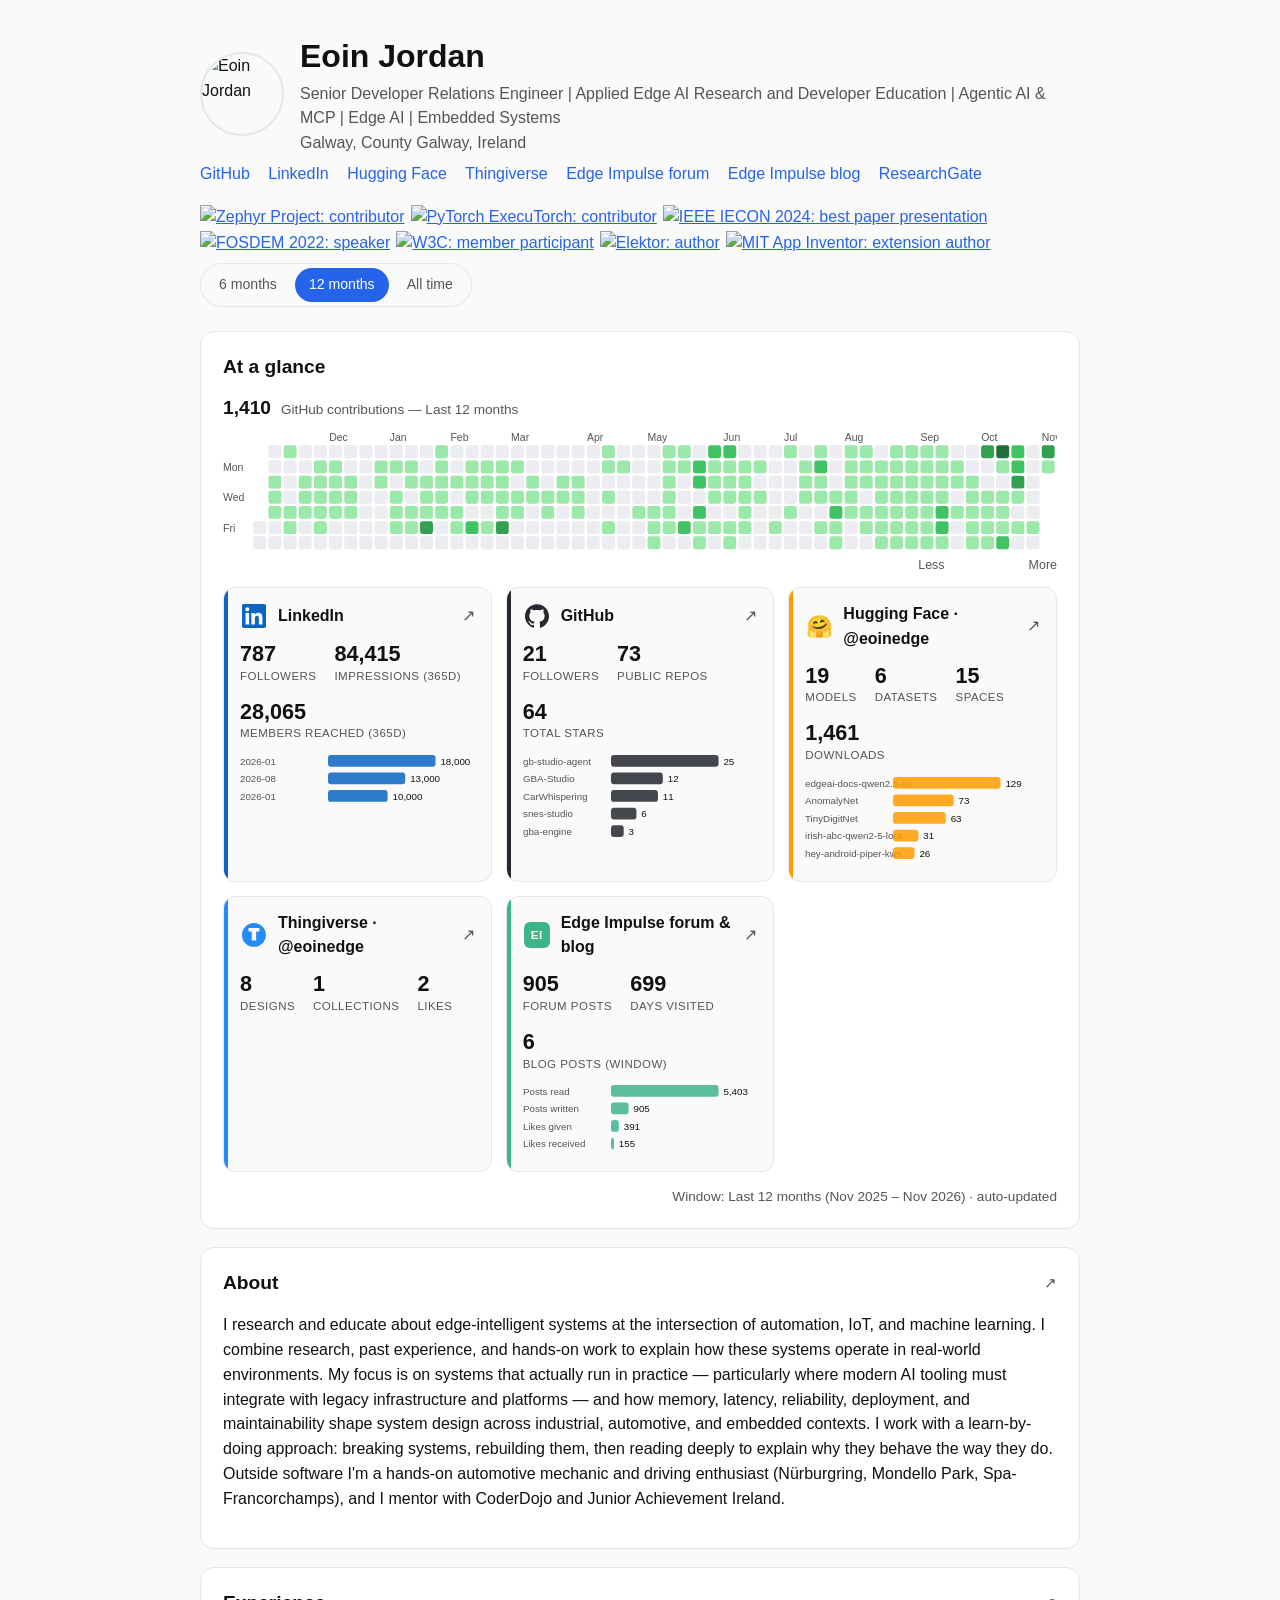
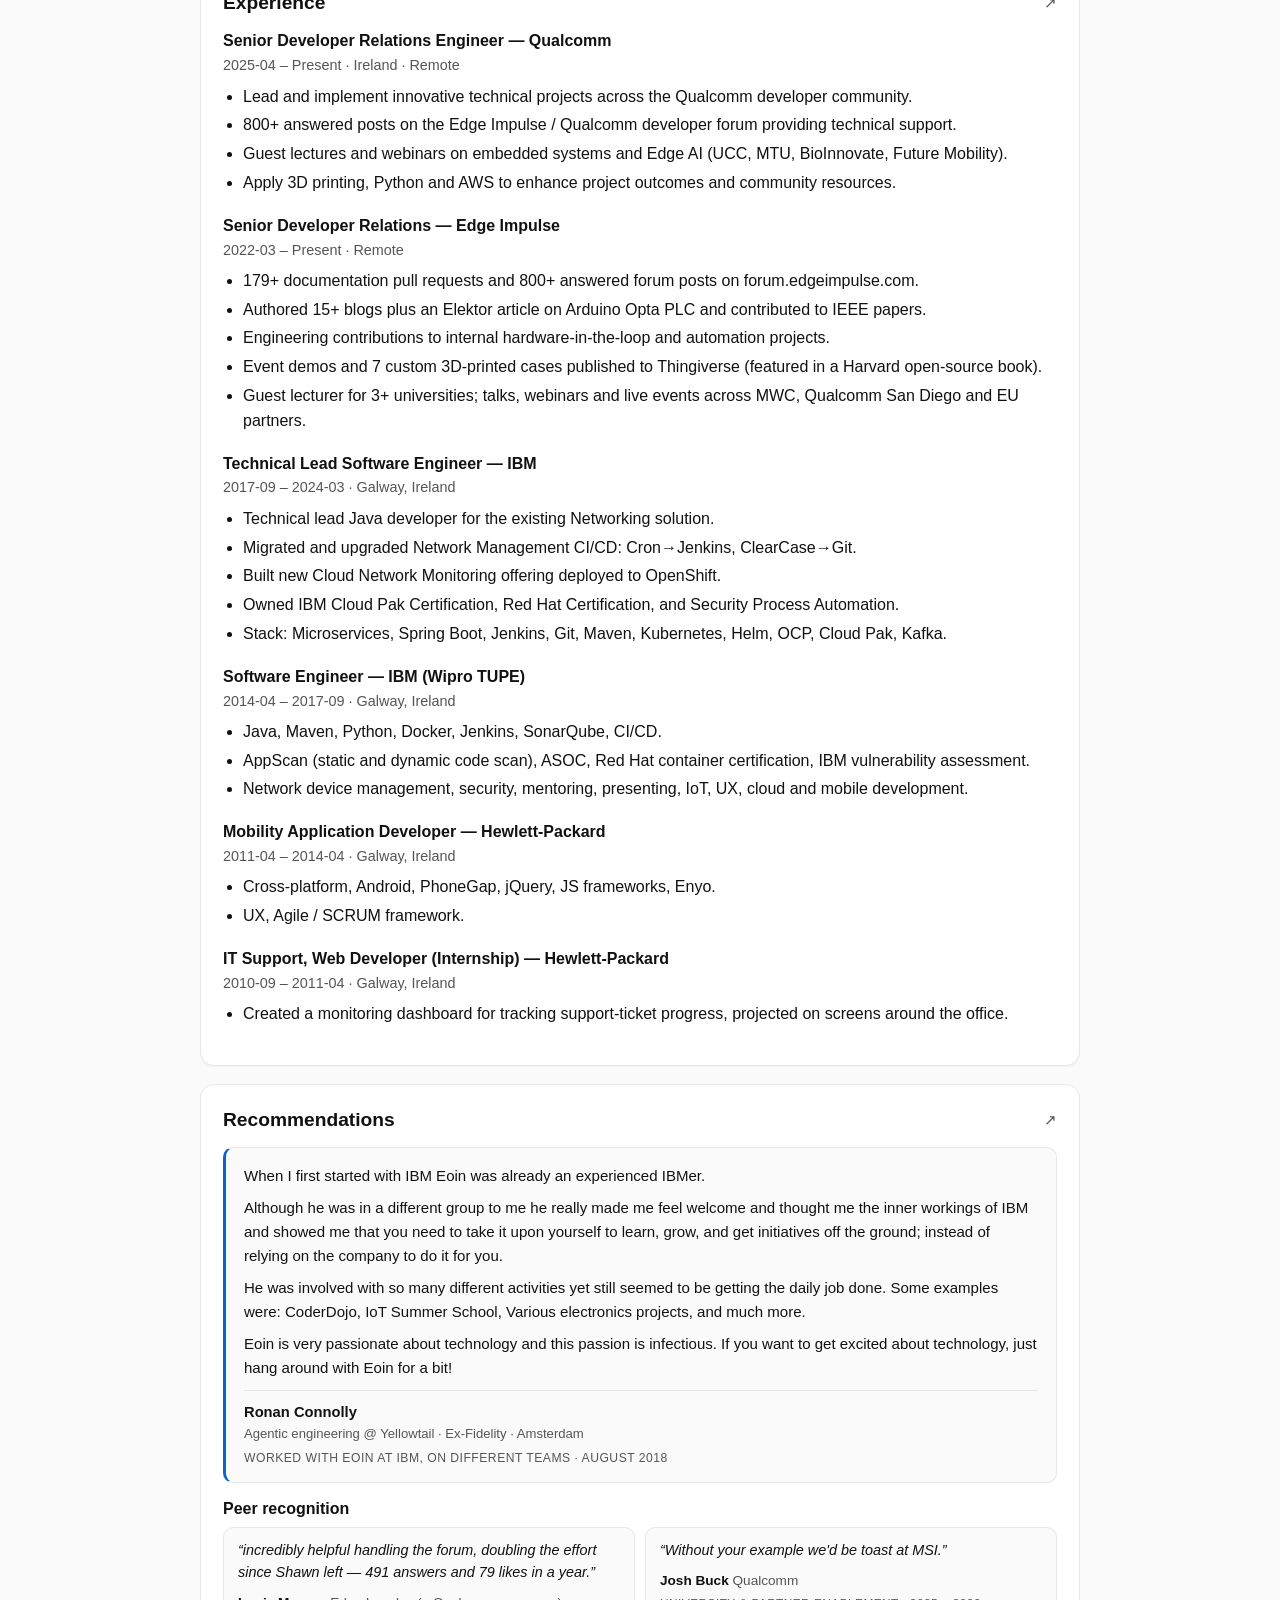
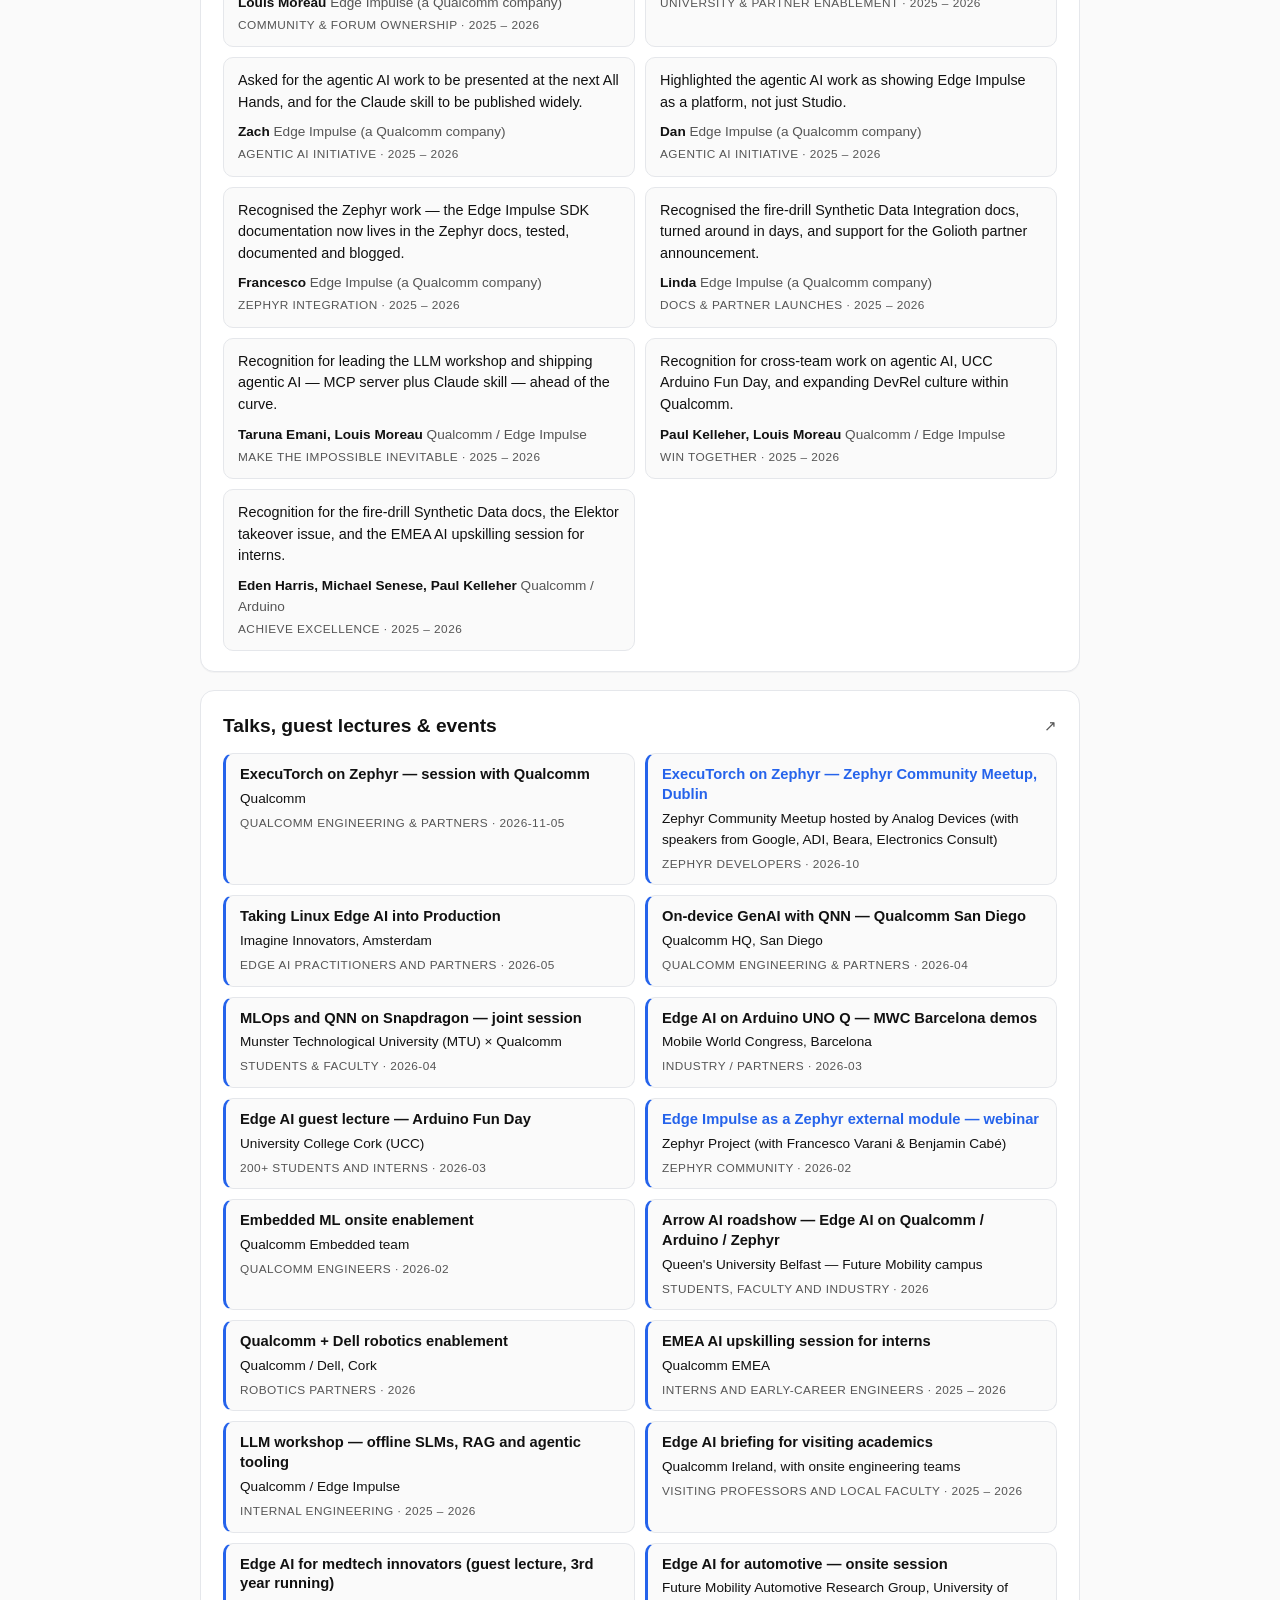
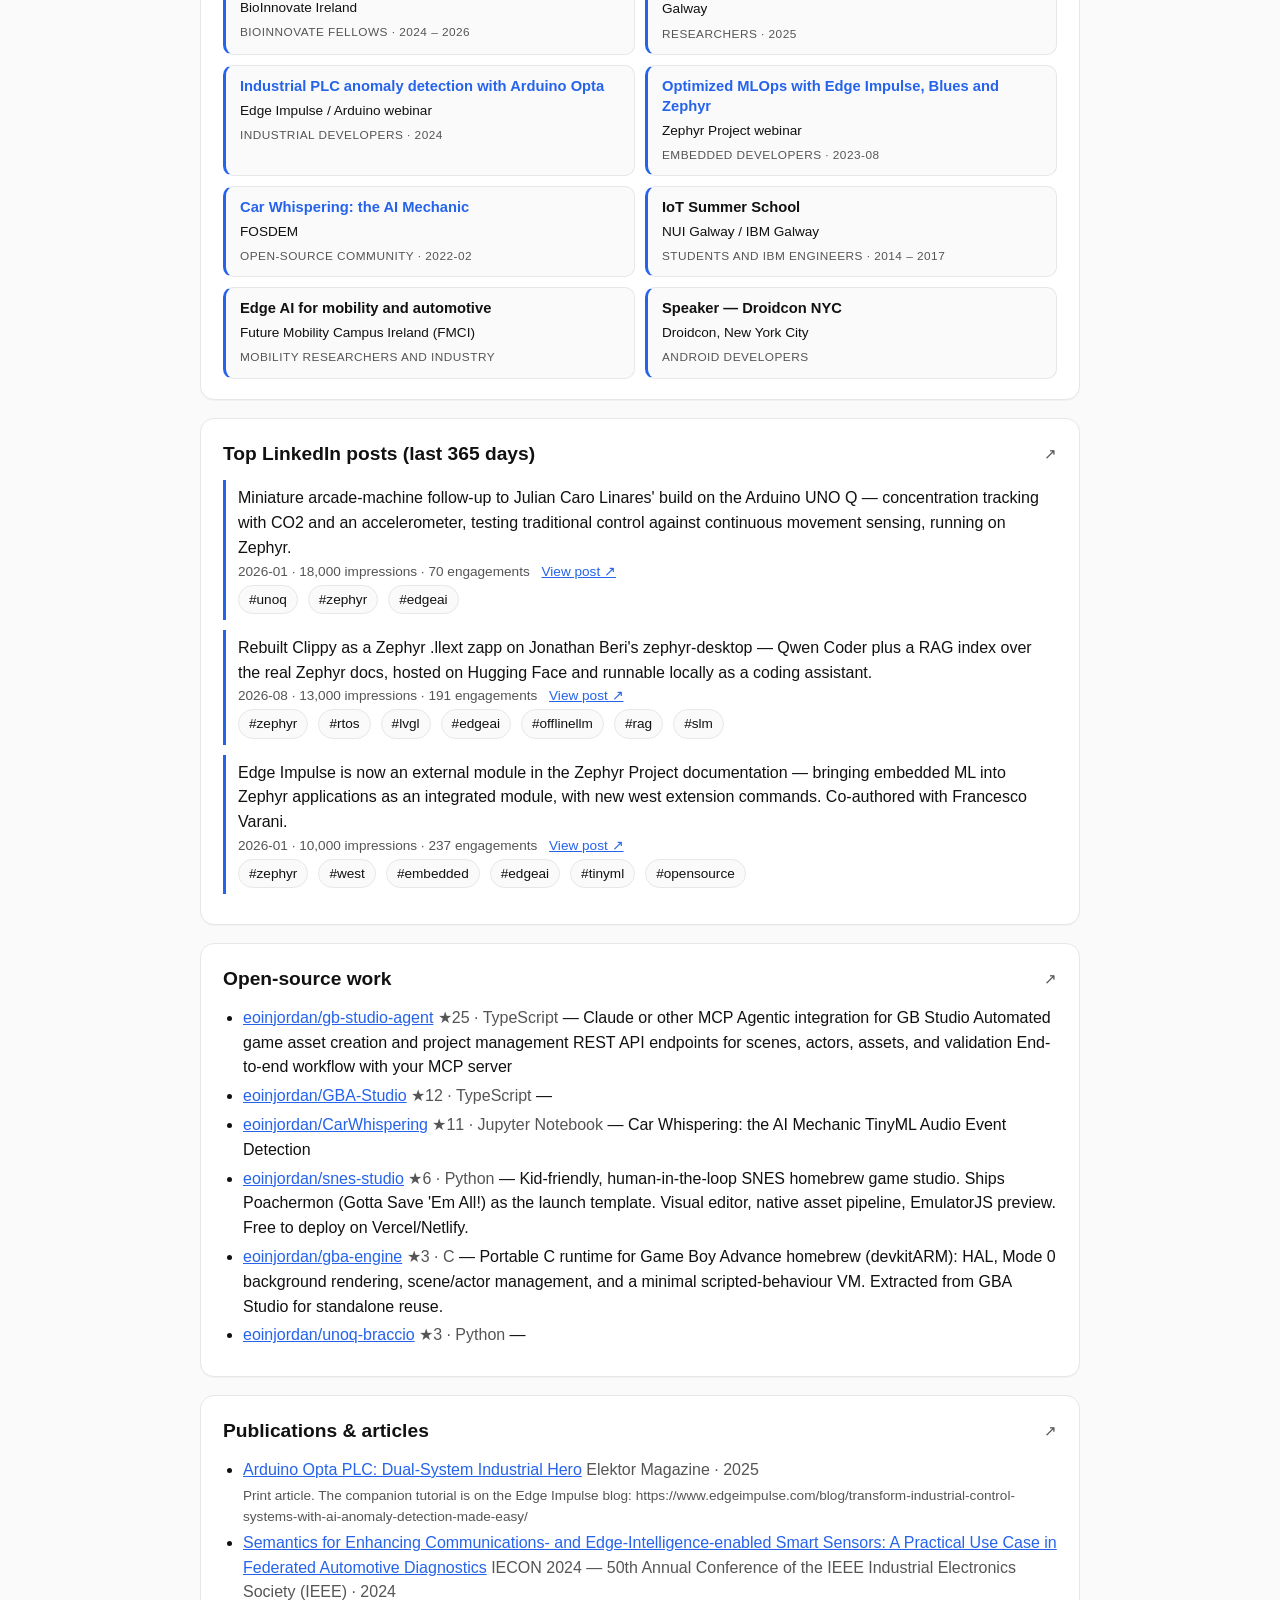
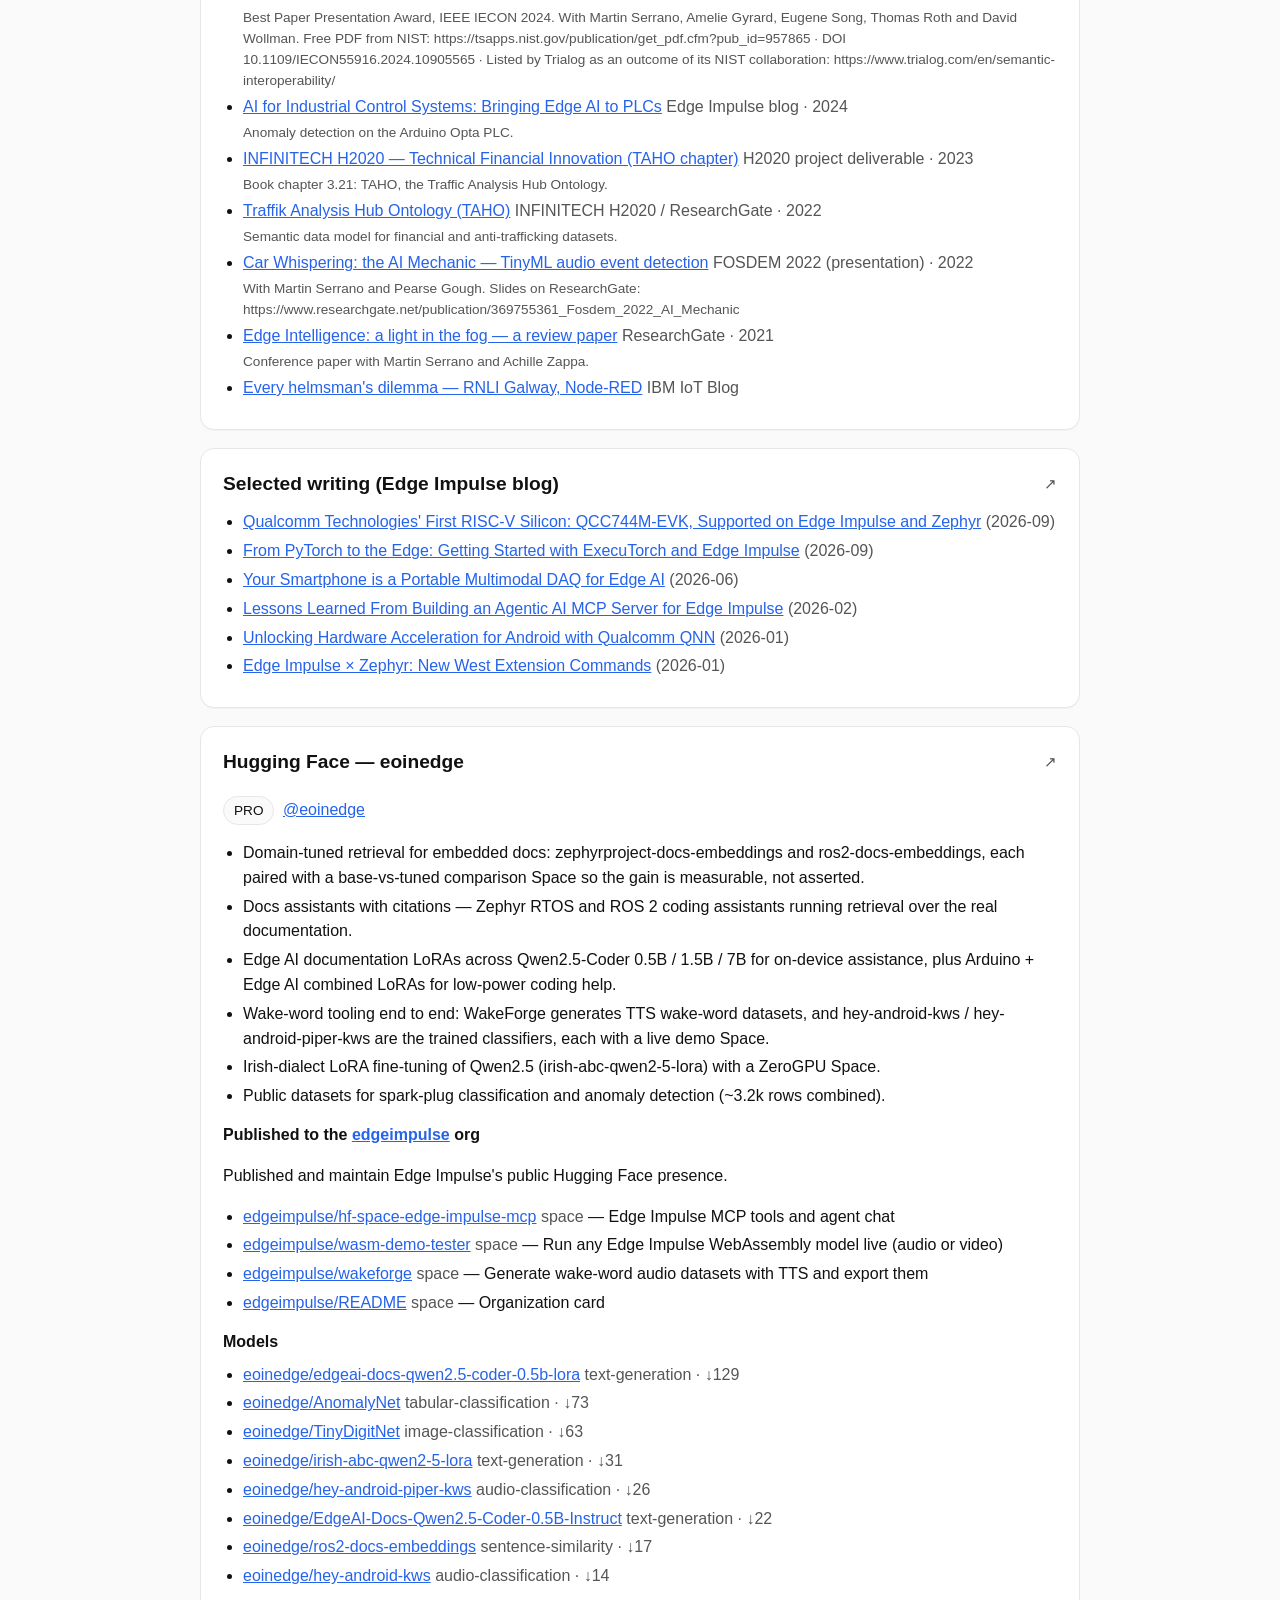
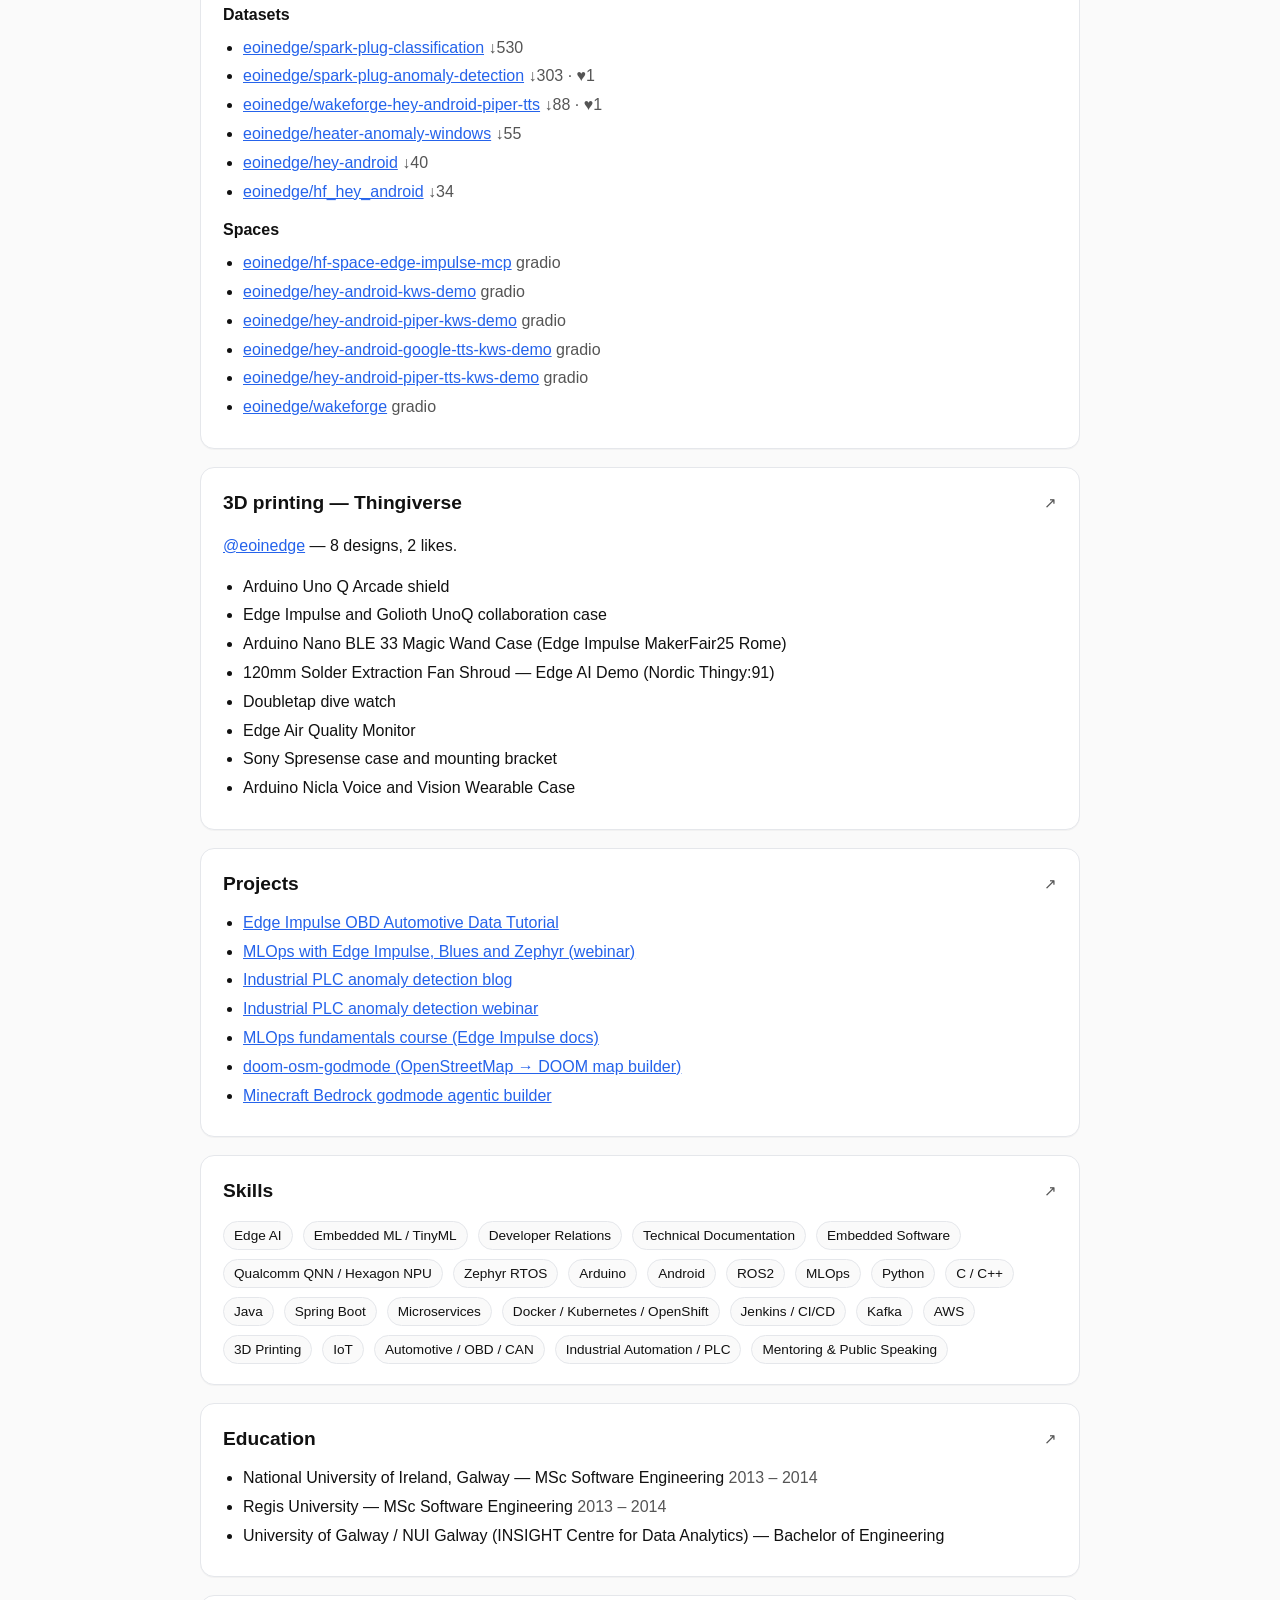
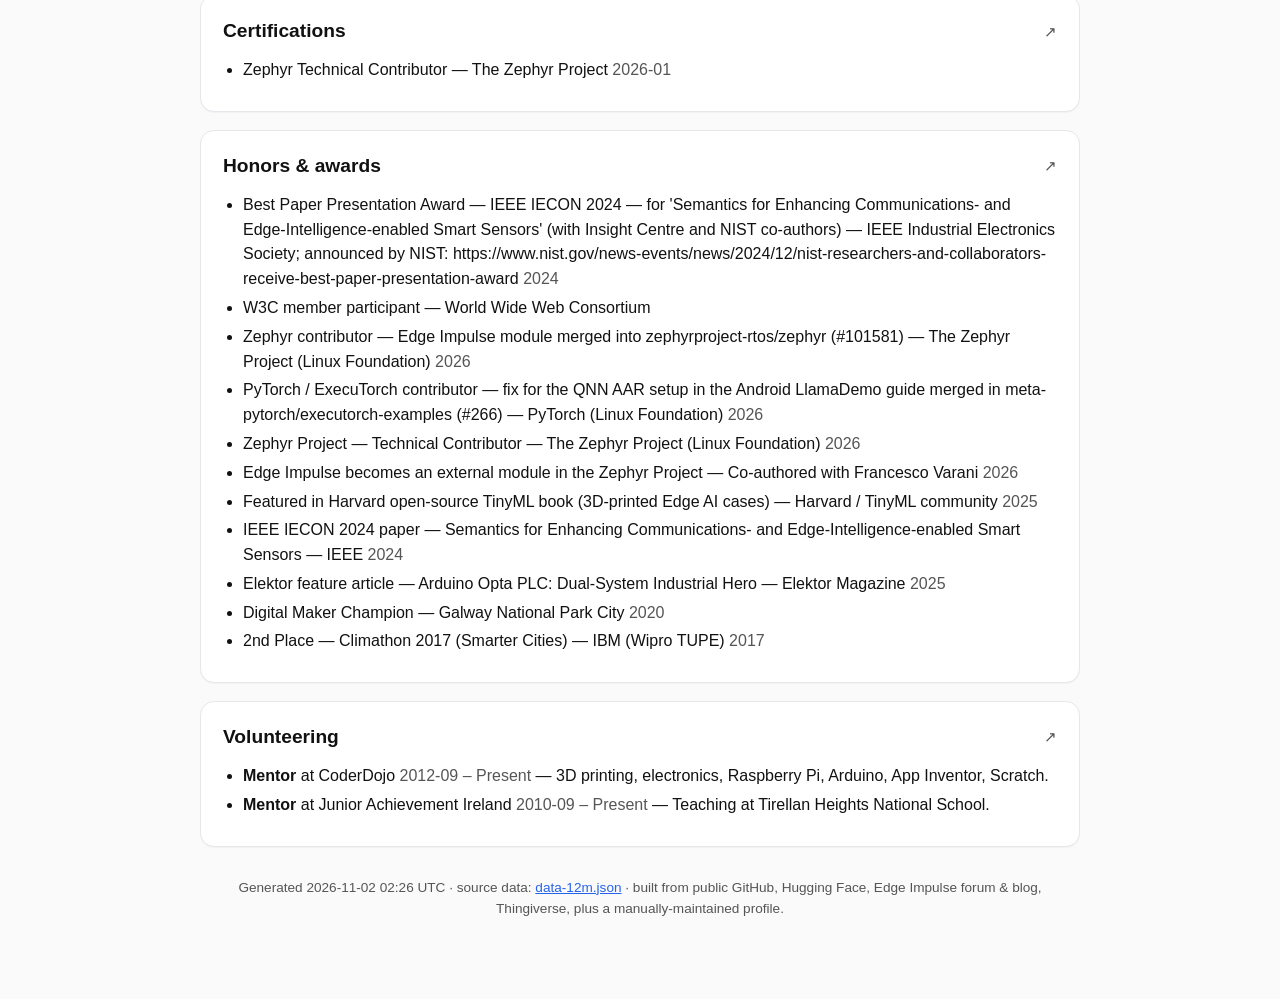
==== 12m.html @ b3e3881d "site: affiliation badges (Zephyr, PyTorch ExecuTorch, IEEE IECON 2024, FOSDEM, W3C, Elektor, App Inv" ====
<!doctype html>
<html lang="en">
<head>
<meta charset="utf-8" />
<title>Eoin Jordan — Senior Developer Relations Engineer | Applied Edge AI Research and Developer Education | Agentic AI &amp; MCP | Edge AI | Embedded Systems</title>
<meta name="viewport" content="width=device-width,initial-scale=1" />
<meta name="description" content="Senior Developer Relations Engineer | Applied Edge AI Research and Developer Education | Agentic AI &amp; MCP | Edge AI | Embedded Systems — Galway, County Galway, Ireland" />
<meta property="og:title" content="Eoin Jordan" />
<meta property="og:description" content="Senior Developer Relations Engineer | Applied Edge AI Research and Developer Education | Agentic AI &amp; MCP | Edge AI | Embedded Systems" />
<meta property="og:type" content="profile" />
<link rel="canonical" href="https://eoinjordan.github.io/" />
<link rel="icon" type="image/png" sizes="32x32" href="https://avatars.githubusercontent.com/u/11853924?v=4&amp;s=32" />
<link rel="icon" type="image/png" sizes="180x180" href="https://avatars.githubusercontent.com/u/11853924?v=4&amp;s=180" />
<link rel="apple-touch-icon" href="https://avatars.githubusercontent.com/u/11853924?v=4&amp;s=180" />
<link rel="stylesheet" href="style.css" />
</head>
<body>
<main class="wrap">
<header>
  <div class="id">
    <img class="avatar" src="https://avatars.githubusercontent.com/u/11853924?v=4" alt="Eoin Jordan" width="84" height="84" />
    <div>
      <h1>Eoin Jordan</h1>
      <div class="tag">Senior Developer Relations Engineer | Applied Edge AI Research and Developer Education | Agentic AI &amp; MCP | Edge AI | Embedded Systems</div>
      <div class="tag">Galway, County Galway, Ireland</div>
    </div>
  </div>
  <div class="links"><a href="https://github.com/eoinjordan" rel="me noopener">GitHub</a> <a href="https://www.linkedin.com/in/eoin-jordan/" rel="me noopener">LinkedIn</a> <a href="https://huggingface.co/eoinedge" rel="me noopener">Hugging Face</a> <a href="https://www.thingiverse.com/eoinedge/designs" rel="me noopener">Thingiverse</a> <a href="https://forum.edgeimpulse.com/u/eoin" rel="me noopener">Edge Impulse forum</a> <a href="https://www.edgeimpulse.com/blog/author/eoinjordan/" rel="me noopener">Edge Impulse blog</a> <a href="https://www.researchgate.net/profile/Eoin-Jordan-4" rel="me noopener">ResearchGate</a></div>
  <div class='badges'><a href='https://github.com/zephyrproject-rtos/zephyr/pull/101581' rel='noopener' title='Edge Impulse module merged into Zephyr'><img src='https://img.shields.io/badge/Zephyr%20Project-contributor-7929D2' alt='Zephyr Project: contributor' /></a><a href='https://github.com/meta-pytorch/executorch-examples/pull/266' rel='noopener' title='Merged in executorch-examples'><img src='https://img.shields.io/badge/PyTorch%20ExecuTorch-contributor-EE4C2C?logo=pytorch&amp;logoColor=white' alt='PyTorch ExecuTorch: contributor' /></a><a href='https://www.nist.gov/news-events/news/2024/12/nist-researchers-and-collaborators-receive-best-paper-presentation-award' rel='noopener' title='Best Paper Presentation Award, IEEE IECON 2024'><img src='https://img.shields.io/badge/IEEE%20IECON%202024-best%20paper%20presentation-00629B?logo=ieee&amp;logoColor=white' alt='IEEE IECON 2024: best paper presentation' /></a><a href='https://archive.fosdem.org/2022/schedule/event/lt_car_whispering/' rel='noopener' title='Car Whispering: the AI Mechanic'><img src='https://img.shields.io/badge/FOSDEM%202022-speaker-AB1A6C' alt='FOSDEM 2022: speaker' /></a><a href='https://www.w3.org/' rel='noopener' title='World Wide Web Consortium'><img src='https://img.shields.io/badge/W3C-member%20participant-005A9C' alt='W3C: member participant' /></a><a href='https://www.elektormagazine.com/magazine/elektor-469' rel='noopener' title='Arduino Opta PLC: Dual-System Industrial Hero'><img src='https://img.shields.io/badge/Elektor-author-2E8B57' alt='Elektor: author' /></a><a href='https://github.com/eoinjordan/appinventor-executorch-extension' rel='noopener' title='ExecuTorch for MIT App Inventor'><img src='https://img.shields.io/badge/MIT%20App%20Inventor-extension%20author-246747' alt='MIT App Inventor: extension author' /></a></div>
  <div class='tabs'><a class="" href="6m.html">6 months</a><a class="on" href="12m.html">12 months</a><a class="" href="index.html">All time</a></div>
</header>
<section><h2>At a glance</h2><div class='contrib-wrap'><div class='contrib-head'><span class='n'>1,410</span><span class='l'>GitHub contributions — Last 12 months</span></div><style scoped></style><svg class="contrib" viewBox="0 0 715 105" width="100%" preserveAspectRatio="xMinYMin meet"><text x="91" y="10" font-size="9" fill="var(--muted)">Dec</text><text x="143" y="10" font-size="9" fill="var(--muted)">Jan</text><text x="195" y="10" font-size="9" fill="var(--muted)">Feb</text><text x="247" y="10" font-size="9" fill="var(--muted)">Mar</text><text x="312" y="10" font-size="9" fill="var(--muted)">Apr</text><text x="364" y="10" font-size="9" fill="var(--muted)">May</text><text x="429" y="10" font-size="9" fill="var(--muted)">Jun</text><text x="481" y="10" font-size="9" fill="var(--muted)">Jul</text><text x="533" y="10" font-size="9" fill="var(--muted)">Aug</text><text x="598" y="10" font-size="9" fill="var(--muted)">Sep</text><text x="650" y="10" font-size="9" fill="var(--muted)">Oct</text><text x="702" y="10" font-size="9" fill="var(--muted)">Nov</text><text x="0" y="36" font-size="9" fill="var(--muted)">Mon</text><text x="0" y="62" font-size="9" fill="var(--muted)">Wed</text><text x="0" y="88" font-size="9" fill="var(--muted)">Fri</text><rect x="26" y="79" width="11" height="11" rx="2" ry="2" class="cl-0"><title>2025-11-07 · 0 contributions</title></rect><rect x="26" y="92" width="11" height="11" rx="2" ry="2" class="cl-0"><title>2025-11-08 · 0 contributions</title></rect><rect x="39" y="14" width="11" height="11" rx="2" ry="2" class="cl-0"><title>2025-11-09 · 0 contributions</title></rect><rect x="39" y="27" width="11" height="11" rx="2" ry="2" class="cl-0"><title>2025-11-10 · 0 contributions</title></rect><rect x="39" y="40" width="11" height="11" rx="2" ry="2" class="cl-1"><title>2025-11-11 · 1 contribution</title></rect><rect x="39" y="53" width="11" height="11" rx="2" ry="2" class="cl-1"><title>2025-11-12 · 5 contributions</title></rect><rect x="39" y="66" width="11" height="11" rx="2" ry="2" class="cl-1"><title>2025-11-13 · 4 contributions</title></rect><rect x="39" y="79" width="11" height="11" rx="2" ry="2" class="cl-0"><title>2025-11-14 · 0 contributions</title></rect><rect x="39" y="92" width="11" height="11" rx="2" ry="2" class="cl-0"><title>2025-11-15 · 0 contributions</title></rect><rect x="52" y="14" width="11" height="11" rx="2" ry="2" class="cl-1"><title>2025-11-16 · 1 contribution</title></rect><rect x="52" y="27" width="11" height="11" rx="2" ry="2" class="cl-0"><title>2025-11-17 · 0 contributions</title></rect><rect x="52" y="40" width="11" height="11" rx="2" ry="2" class="cl-0"><title>2025-11-18 · 0 contributions</title></rect><rect x="52" y="53" width="11" height="11" rx="2" ry="2" class="cl-0"><title>2025-11-19 · 0 contributions</title></rect><rect x="52" y="66" width="11" height="11" rx="2" ry="2" class="cl-1"><title>2025-11-20 · 6 contributions</title></rect><rect x="52" y="79" width="11" height="11" rx="2" ry="2" class="cl-1"><title>2025-11-21 · 2 contributions</title></rect><rect x="52" y="92" width="11" height="11" rx="2" ry="2" class="cl-0"><title>2025-11-22 · 0 contributions</title></rect><rect x="65" y="14" width="11" height="11" rx="2" ry="2" class="cl-0"><title>2025-11-23 · 0 contributions</title></rect><rect x="65" y="27" width="11" height="11" rx="2" ry="2" class="cl-0"><title>2025-11-24 · 0 contributions</title></rect><rect x="65" y="40" width="11" height="11" rx="2" ry="2" class="cl-1"><title>2025-11-25 · 4 contributions</title></rect><rect x="65" y="53" width="11" height="11" rx="2" ry="2" class="cl-1"><title>2025-11-26 · 6 contributions</title></rect><rect x="65" y="66" width="11" height="11" rx="2" ry="2" class="cl-1"><title>2025-11-27 · 9 contributions</title></rect><rect x="65" y="79" width="11" height="11" rx="2" ry="2" class="cl-0"><title>2025-11-28 · 0 contributions</title></rect><rect x="65" y="92" width="11" height="11" rx="2" ry="2" class="cl-0"><title>2025-11-29 · 0 contributions</title></rect><rect x="78" y="14" width="11" height="11" rx="2" ry="2" class="cl-0"><title>2025-11-30 · 0 contributions</title></rect><rect x="78" y="27" width="11" height="11" rx="2" ry="2" class="cl-1"><title>2025-12-01 · 1 contribution</title></rect><rect x="78" y="40" width="11" height="11" rx="2" ry="2" class="cl-1"><title>2025-12-02 · 1 contribution</title></rect><rect x="78" y="53" width="11" height="11" rx="2" ry="2" class="cl-1"><title>2025-12-03 · 2 contributions</title></rect><rect x="78" y="66" width="11" height="11" rx="2" ry="2" class="cl-1"><title>2025-12-04 · 1 contribution</title></rect><rect x="78" y="79" width="11" height="11" rx="2" ry="2" class="cl-1"><title>2025-12-05 · 14 contributions</title></rect><rect x="78" y="92" width="11" height="11" rx="2" ry="2" class="cl-0"><title>2025-12-06 · 0 contributions</title></rect><rect x="91" y="14" width="11" height="11" rx="2" ry="2" class="cl-0"><title>2025-12-07 · 0 contributions</title></rect><rect x="91" y="27" width="11" height="11" rx="2" ry="2" class="cl-1"><title>2025-12-08 · 9 contributions</title></rect><rect x="91" y="40" width="11" height="11" rx="2" ry="2" class="cl-1"><title>2025-12-09 · 10 contributions</title></rect><rect x="91" y="53" width="11" height="11" rx="2" ry="2" class="cl-1"><title>2025-12-10 · 6 contributions</title></rect><rect x="91" y="66" width="11" height="11" rx="2" ry="2" class="cl-1"><title>2025-12-11 · 4 contributions</title></rect><rect x="91" y="79" width="11" height="11" rx="2" ry="2" class="cl-0"><title>2025-12-12 · 0 contributions</title></rect><rect x="91" y="92" width="11" height="11" rx="2" ry="2" class="cl-0"><title>2025-12-13 · 0 contributions</title></rect><rect x="104" y="14" width="11" height="11" rx="2" ry="2" class="cl-0"><title>2025-12-14 · 0 contributions</title></rect><rect x="104" y="27" width="11" height="11" rx="2" ry="2" class="cl-0"><title>2025-12-15 · 0 contributions</title></rect><rect x="104" y="40" width="11" height="11" rx="2" ry="2" class="cl-1"><title>2025-12-16 · 1 contribution</title></rect><rect x="104" y="53" width="11" height="11" rx="2" ry="2" class="cl-1"><title>2025-12-17 · 3 contributions</title></rect><rect x="104" y="66" width="11" height="11" rx="2" ry="2" class="cl-1"><title>2025-12-18 · 3 contributions</title></rect><rect x="104" y="79" width="11" height="11" rx="2" ry="2" class="cl-0"><title>2025-12-19 · 0 contributions</title></rect><rect x="104" y="92" width="11" height="11" rx="2" ry="2" class="cl-0"><title>2025-12-20 · 0 contributions</title></rect><rect x="117" y="14" width="11" height="11" rx="2" ry="2" class="cl-0"><title>2025-12-21 · 0 contributions</title></rect><rect x="117" y="27" width="11" height="11" rx="2" ry="2" class="cl-0"><title>2025-12-22 · 0 contributions</title></rect><rect x="117" y="40" width="11" height="11" rx="2" ry="2" class="cl-0"><title>2025-12-23 · 0 contributions</title></rect><rect x="117" y="53" width="11" height="11" rx="2" ry="2" class="cl-0"><title>2025-12-24 · 0 contributions</title></rect><rect x="117" y="66" width="11" height="11" rx="2" ry="2" class="cl-0"><title>2025-12-25 · 0 contributions</title></rect><rect x="117" y="79" width="11" height="11" rx="2" ry="2" class="cl-0"><title>2025-12-26 · 0 contributions</title></rect><rect x="117" y="92" width="11" height="11" rx="2" ry="2" class="cl-0"><title>2025-12-27 · 0 contributions</title></rect><rect x="130" y="14" width="11" height="11" rx="2" ry="2" class="cl-0"><title>2025-12-28 · 0 contributions</title></rect><rect x="130" y="27" width="11" height="11" rx="2" ry="2" class="cl-1"><title>2025-12-29 · 1 contribution</title></rect><rect x="130" y="40" width="11" height="11" rx="2" ry="2" class="cl-1"><title>2025-12-30 · 2 contributions</title></rect><rect x="130" y="53" width="11" height="11" rx="2" ry="2" class="cl-0"><title>2025-12-31 · 0 contributions</title></rect><rect x="130" y="66" width="11" height="11" rx="2" ry="2" class="cl-0"><title>2026-01-01 · 0 contributions</title></rect><rect x="130" y="79" width="11" height="11" rx="2" ry="2" class="cl-0"><title>2026-01-02 · 0 contributions</title></rect><rect x="130" y="92" width="11" height="11" rx="2" ry="2" class="cl-0"><title>2026-01-03 · 0 contributions</title></rect><rect x="143" y="14" width="11" height="11" rx="2" ry="2" class="cl-0"><title>2026-01-04 · 0 contributions</title></rect><rect x="143" y="27" width="11" height="11" rx="2" ry="2" class="cl-1"><title>2026-01-05 · 2 contributions</title></rect><rect x="143" y="40" width="11" height="11" rx="2" ry="2" class="cl-0"><title>2026-01-06 · 0 contributions</title></rect><rect x="143" y="53" width="11" height="11" rx="2" ry="2" class="cl-1"><title>2026-01-07 · 1 contribution</title></rect><rect x="143" y="66" width="11" height="11" rx="2" ry="2" class="cl-1"><title>2026-01-08 · 7 contributions</title></rect><rect x="143" y="79" width="11" height="11" rx="2" ry="2" class="cl-1"><title>2026-01-09 · 2 contributions</title></rect><rect x="143" y="92" width="11" height="11" rx="2" ry="2" class="cl-0"><title>2026-01-10 · 0 contributions</title></rect><rect x="156" y="14" width="11" height="11" rx="2" ry="2" class="cl-0"><title>2026-01-11 · 0 contributions</title></rect><rect x="156" y="27" width="11" height="11" rx="2" ry="2" class="cl-1"><title>2026-01-12 · 6 contributions</title></rect><rect x="156" y="40" width="11" height="11" rx="2" ry="2" class="cl-1"><title>2026-01-13 · 6 contributions</title></rect><rect x="156" y="53" width="11" height="11" rx="2" ry="2" class="cl-0"><title>2026-01-14 · 0 contributions</title></rect><rect x="156" y="66" width="11" height="11" rx="2" ry="2" class="cl-1"><title>2026-01-15 · 2 contributions</title></rect><rect x="156" y="79" width="11" height="11" rx="2" ry="2" class="cl-1"><title>2026-01-16 · 1 contribution</title></rect><rect x="156" y="92" width="11" height="11" rx="2" ry="2" class="cl-0"><title>2026-01-17 · 0 contributions</title></rect><rect x="169" y="14" width="11" height="11" rx="2" ry="2" class="cl-0"><title>2026-01-18 · 0 contributions</title></rect><rect x="169" y="27" width="11" height="11" rx="2" ry="2" class="cl-0"><title>2026-01-19 · 0 contributions</title></rect><rect x="169" y="40" width="11" height="11" rx="2" ry="2" class="cl-1"><title>2026-01-20 · 2 contributions</title></rect><rect x="169" y="53" width="11" height="11" rx="2" ry="2" class="cl-1"><title>2026-01-21 · 6 contributions</title></rect><rect x="169" y="66" width="11" height="11" rx="2" ry="2" class="cl-1"><title>2026-01-22 · 9 contributions</title></rect><rect x="169" y="79" width="11" height="11" rx="2" ry="2" class="cl-3"><title>2026-01-23 · 39 contributions</title></rect><rect x="169" y="92" width="11" height="11" rx="2" ry="2" class="cl-0"><title>2026-01-24 · 0 contributions</title></rect><rect x="182" y="14" width="11" height="11" rx="2" ry="2" class="cl-1"><title>2026-01-25 · 7 contributions</title></rect><rect x="182" y="27" width="11" height="11" rx="2" ry="2" class="cl-1"><title>2026-01-26 · 10 contributions</title></rect><rect x="182" y="40" width="11" height="11" rx="2" ry="2" class="cl-1"><title>2026-01-27 · 4 contributions</title></rect><rect x="182" y="53" width="11" height="11" rx="2" ry="2" class="cl-1"><title>2026-01-28 · 5 contributions</title></rect><rect x="182" y="66" width="11" height="11" rx="2" ry="2" class="cl-1"><title>2026-01-29 · 4 contributions</title></rect><rect x="182" y="79" width="11" height="11" rx="2" ry="2" class="cl-0"><title>2026-01-30 · 0 contributions</title></rect><rect x="182" y="92" width="11" height="11" rx="2" ry="2" class="cl-0"><title>2026-01-31 · 0 contributions</title></rect><rect x="195" y="14" width="11" height="11" rx="2" ry="2" class="cl-0"><title>2026-02-01 · 0 contributions</title></rect><rect x="195" y="27" width="11" height="11" rx="2" ry="2" class="cl-0"><title>2026-02-02 · 0 contributions</title></rect><rect x="195" y="40" width="11" height="11" rx="2" ry="2" class="cl-1"><title>2026-02-03 · 3 contributions</title></rect><rect x="195" y="53" width="11" height="11" rx="2" ry="2" class="cl-0"><title>2026-02-04 · 0 contributions</title></rect><rect x="195" y="66" width="11" height="11" rx="2" ry="2" class="cl-1"><title>2026-02-05 · 9 contributions</title></rect><rect x="195" y="79" width="11" height="11" rx="2" ry="2" class="cl-1"><title>2026-02-06 · 14 contributions</title></rect><rect x="195" y="92" width="11" height="11" rx="2" ry="2" class="cl-0"><title>2026-02-07 · 0 contributions</title></rect><rect x="208" y="14" width="11" height="11" rx="2" ry="2" class="cl-0"><title>2026-02-08 · 0 contributions</title></rect><rect x="208" y="27" width="11" height="11" rx="2" ry="2" class="cl-1"><title>2026-02-09 · 1 contribution</title></rect><rect x="208" y="40" width="11" height="11" rx="2" ry="2" class="cl-1"><title>2026-02-10 · 14 contributions</title></rect><rect x="208" y="53" width="11" height="11" rx="2" ry="2" class="cl-1"><title>2026-02-11 · 10 contributions</title></rect><rect x="208" y="66" width="11" height="11" rx="2" ry="2" class="cl-0"><title>2026-02-12 · 0 contributions</title></rect><rect x="208" y="79" width="11" height="11" rx="2" ry="2" class="cl-2"><title>2026-02-13 · 25 contributions</title></rect><rect x="208" y="92" width="11" height="11" rx="2" ry="2" class="cl-0"><title>2026-02-14 · 0 contributions</title></rect><rect x="221" y="14" width="11" height="11" rx="2" ry="2" class="cl-0"><title>2026-02-15 · 0 contributions</title></rect><rect x="221" y="27" width="11" height="11" rx="2" ry="2" class="cl-1"><title>2026-02-16 · 3 contributions</title></rect><rect x="221" y="40" width="11" height="11" rx="2" ry="2" class="cl-1"><title>2026-02-17 · 1 contribution</title></rect><rect x="221" y="53" width="11" height="11" rx="2" ry="2" class="cl-1"><title>2026-02-18 · 7 contributions</title></rect><rect x="221" y="66" width="11" height="11" rx="2" ry="2" class="cl-0"><title>2026-02-19 · 0 contributions</title></rect><rect x="221" y="79" width="11" height="11" rx="2" ry="2" class="cl-1"><title>2026-02-20 · 8 contributions</title></rect><rect x="221" y="92" width="11" height="11" rx="2" ry="2" class="cl-0"><title>2026-02-21 · 0 contributions</title></rect><rect x="234" y="14" width="11" height="11" rx="2" ry="2" class="cl-0"><title>2026-02-22 · 0 contributions</title></rect><rect x="234" y="27" width="11" height="11" rx="2" ry="2" class="cl-1"><title>2026-02-23 · 2 contributions</title></rect><rect x="234" y="40" width="11" height="11" rx="2" ry="2" class="cl-1"><title>2026-02-24 · 3 contributions</title></rect><rect x="234" y="53" width="11" height="11" rx="2" ry="2" class="cl-1"><title>2026-02-25 · 4 contributions</title></rect><rect x="234" y="66" width="11" height="11" rx="2" ry="2" class="cl-1"><title>2026-02-26 · 15 contributions</title></rect><rect x="234" y="79" width="11" height="11" rx="2" ry="2" class="cl-3"><title>2026-02-27 · 35 contributions</title></rect><rect x="234" y="92" width="11" height="11" rx="2" ry="2" class="cl-0"><title>2026-02-28 · 0 contributions</title></rect><rect x="247" y="14" width="11" height="11" rx="2" ry="2" class="cl-0"><title>2026-03-01 · 0 contributions</title></rect><rect x="247" y="27" width="11" height="11" rx="2" ry="2" class="cl-1"><title>2026-03-02 · 1 contribution</title></rect><rect x="247" y="40" width="11" height="11" rx="2" ry="2" class="cl-0"><title>2026-03-03 · 0 contributions</title></rect><rect x="247" y="53" width="11" height="11" rx="2" ry="2" class="cl-1"><title>2026-03-04 · 9 contributions</title></rect><rect x="247" y="66" width="11" height="11" rx="2" ry="2" class="cl-1"><title>2026-03-05 · 2 contributions</title></rect><rect x="247" y="79" width="11" height="11" rx="2" ry="2" class="cl-0"><title>2026-03-06 · 0 contributions</title></rect><rect x="247" y="92" width="11" height="11" rx="2" ry="2" class="cl-0"><title>2026-03-07 · 0 contributions</title></rect><rect x="260" y="14" width="11" height="11" rx="2" ry="2" class="cl-0"><title>2026-03-08 · 0 contributions</title></rect><rect x="260" y="27" width="11" height="11" rx="2" ry="2" class="cl-0"><title>2026-03-09 · 0 contributions</title></rect><rect x="260" y="40" width="11" height="11" rx="2" ry="2" class="cl-1"><title>2026-03-10 · 4 contributions</title></rect><rect x="260" y="53" width="11" height="11" rx="2" ry="2" class="cl-1"><title>2026-03-11 · 6 contributions</title></rect><rect x="260" y="66" width="11" height="11" rx="2" ry="2" class="cl-0"><title>2026-03-12 · 0 contributions</title></rect><rect x="260" y="79" width="11" height="11" rx="2" ry="2" class="cl-0"><title>2026-03-13 · 0 contributions</title></rect><rect x="260" y="92" width="11" height="11" rx="2" ry="2" class="cl-0"><title>2026-03-14 · 0 contributions</title></rect><rect x="273" y="14" width="11" height="11" rx="2" ry="2" class="cl-0"><title>2026-03-15 · 0 contributions</title></rect><rect x="273" y="27" width="11" height="11" rx="2" ry="2" class="cl-0"><title>2026-03-16 · 0 contributions</title></rect><rect x="273" y="40" width="11" height="11" rx="2" ry="2" class="cl-0"><title>2026-03-17 · 0 contributions</title></rect><rect x="273" y="53" width="11" height="11" rx="2" ry="2" class="cl-1"><title>2026-03-18 · 3 contributions</title></rect><rect x="273" y="66" width="11" height="11" rx="2" ry="2" class="cl-1"><title>2026-03-19 · 1 contribution</title></rect><rect x="273" y="79" width="11" height="11" rx="2" ry="2" class="cl-0"><title>2026-03-20 · 0 contributions</title></rect><rect x="273" y="92" width="11" height="11" rx="2" ry="2" class="cl-0"><title>2026-03-21 · 0 contributions</title></rect><rect x="286" y="14" width="11" height="11" rx="2" ry="2" class="cl-0"><title>2026-03-22 · 0 contributions</title></rect><rect x="286" y="27" width="11" height="11" rx="2" ry="2" class="cl-0"><title>2026-03-23 · 0 contributions</title></rect><rect x="286" y="40" width="11" height="11" rx="2" ry="2" class="cl-1"><title>2026-03-24 · 2 contributions</title></rect><rect x="286" y="53" width="11" height="11" rx="2" ry="2" class="cl-1"><title>2026-03-25 · 5 contributions</title></rect><rect x="286" y="66" width="11" height="11" rx="2" ry="2" class="cl-0"><title>2026-03-26 · 0 contributions</title></rect><rect x="286" y="79" width="11" height="11" rx="2" ry="2" class="cl-0"><title>2026-03-27 · 0 contributions</title></rect><rect x="286" y="92" width="11" height="11" rx="2" ry="2" class="cl-0"><title>2026-03-28 · 0 contributions</title></rect><rect x="299" y="14" width="11" height="11" rx="2" ry="2" class="cl-0"><title>2026-03-29 · 0 contributions</title></rect><rect x="299" y="27" width="11" height="11" rx="2" ry="2" class="cl-0"><title>2026-03-30 · 0 contributions</title></rect><rect x="299" y="40" width="11" height="11" rx="2" ry="2" class="cl-1"><title>2026-03-31 · 2 contributions</title></rect><rect x="299" y="53" width="11" height="11" rx="2" ry="2" class="cl-1"><title>2026-04-01 · 1 contribution</title></rect><rect x="299" y="66" width="11" height="11" rx="2" ry="2" class="cl-1"><title>2026-04-02 · 2 contributions</title></rect><rect x="299" y="79" width="11" height="11" rx="2" ry="2" class="cl-0"><title>2026-04-03 · 0 contributions</title></rect><rect x="299" y="92" width="11" height="11" rx="2" ry="2" class="cl-0"><title>2026-04-04 · 0 contributions</title></rect><rect x="312" y="14" width="11" height="11" rx="2" ry="2" class="cl-0"><title>2026-04-05 · 0 contributions</title></rect><rect x="312" y="27" width="11" height="11" rx="2" ry="2" class="cl-0"><title>2026-04-06 · 0 contributions</title></rect><rect x="312" y="40" width="11" height="11" rx="2" ry="2" class="cl-0"><title>2026-04-07 · 0 contributions</title></rect><rect x="312" y="53" width="11" height="11" rx="2" ry="2" class="cl-0"><title>2026-04-08 · 0 contributions</title></rect><rect x="312" y="66" width="11" height="11" rx="2" ry="2" class="cl-0"><title>2026-04-09 · 0 contributions</title></rect><rect x="312" y="79" width="11" height="11" rx="2" ry="2" class="cl-0"><title>2026-04-10 · 0 contributions</title></rect><rect x="312" y="92" width="11" height="11" rx="2" ry="2" class="cl-0"><title>2026-04-11 · 0 contributions</title></rect><rect x="325" y="14" width="11" height="11" rx="2" ry="2" class="cl-1"><title>2026-04-12 · 4 contributions</title></rect><rect x="325" y="27" width="11" height="11" rx="2" ry="2" class="cl-1"><title>2026-04-13 · 1 contribution</title></rect><rect x="325" y="40" width="11" height="11" rx="2" ry="2" class="cl-0"><title>2026-04-14 · 0 contributions</title></rect><rect x="325" y="53" width="11" height="11" rx="2" ry="2" class="cl-1"><title>2026-04-15 · 4 contributions</title></rect><rect x="325" y="66" width="11" height="11" rx="2" ry="2" class="cl-0"><title>2026-04-16 · 0 contributions</title></rect><rect x="325" y="79" width="11" height="11" rx="2" ry="2" class="cl-1"><title>2026-04-17 · 6 contributions</title></rect><rect x="325" y="92" width="11" height="11" rx="2" ry="2" class="cl-0"><title>2026-04-18 · 0 contributions</title></rect><rect x="338" y="14" width="11" height="11" rx="2" ry="2" class="cl-0"><title>2026-04-19 · 0 contributions</title></rect><rect x="338" y="27" width="11" height="11" rx="2" ry="2" class="cl-1"><title>2026-04-20 · 4 contributions</title></rect><rect x="338" y="40" width="11" height="11" rx="2" ry="2" class="cl-0"><title>2026-04-21 · 0 contributions</title></rect><rect x="338" y="53" width="11" height="11" rx="2" ry="2" class="cl-0"><title>2026-04-22 · 0 contributions</title></rect><rect x="338" y="66" width="11" height="11" rx="2" ry="2" class="cl-0"><title>2026-04-23 · 0 contributions</title></rect><rect x="338" y="79" width="11" height="11" rx="2" ry="2" class="cl-0"><title>2026-04-24 · 0 contributions</title></rect><rect x="338" y="92" width="11" height="11" rx="2" ry="2" class="cl-0"><title>2026-04-25 · 0 contributions</title></rect><rect x="351" y="14" width="11" height="11" rx="2" ry="2" class="cl-0"><title>2026-04-26 · 0 contributions</title></rect><rect x="351" y="27" width="11" height="11" rx="2" ry="2" class="cl-0"><title>2026-04-27 · 0 contributions</title></rect><rect x="351" y="40" width="11" height="11" rx="2" ry="2" class="cl-0"><title>2026-04-28 · 0 contributions</title></rect><rect x="351" y="53" width="11" height="11" rx="2" ry="2" class="cl-0"><title>2026-04-29 · 0 contributions</title></rect><rect x="351" y="66" width="11" height="11" rx="2" ry="2" class="cl-1"><title>2026-04-30 · 1 contribution</title></rect><rect x="351" y="79" width="11" height="11" rx="2" ry="2" class="cl-0"><title>2026-05-01 · 0 contributions</title></rect><rect x="351" y="92" width="11" height="11" rx="2" ry="2" class="cl-0"><title>2026-05-02 · 0 contributions</title></rect><rect x="364" y="14" width="11" height="11" rx="2" ry="2" class="cl-0"><title>2026-05-03 · 0 contributions</title></rect><rect x="364" y="27" width="11" height="11" rx="2" ry="2" class="cl-0"><title>2026-05-04 · 0 contributions</title></rect><rect x="364" y="40" width="11" height="11" rx="2" ry="2" class="cl-0"><title>2026-05-05 · 0 contributions</title></rect><rect x="364" y="53" width="11" height="11" rx="2" ry="2" class="cl-0"><title>2026-05-06 · 0 contributions</title></rect><rect x="364" y="66" width="11" height="11" rx="2" ry="2" class="cl-1"><title>2026-05-07 · 1 contribution</title></rect><rect x="364" y="79" width="11" height="11" rx="2" ry="2" class="cl-1"><title>2026-05-08 · 1 contribution</title></rect><rect x="364" y="92" width="11" height="11" rx="2" ry="2" class="cl-1"><title>2026-05-09 · 1 contribution</title></rect><rect x="377" y="14" width="11" height="11" rx="2" ry="2" class="cl-1"><title>2026-05-10 · 1 contribution</title></rect><rect x="377" y="27" width="11" height="11" rx="2" ry="2" class="cl-1"><title>2026-05-11 · 2 contributions</title></rect><rect x="377" y="40" width="11" height="11" rx="2" ry="2" class="cl-1"><title>2026-05-12 · 8 contributions</title></rect><rect x="377" y="53" width="11" height="11" rx="2" ry="2" class="cl-1"><title>2026-05-13 · 5 contributions</title></rect><rect x="377" y="66" width="11" height="11" rx="2" ry="2" class="cl-1"><title>2026-05-14 · 16 contributions</title></rect><rect x="377" y="79" width="11" height="11" rx="2" ry="2" class="cl-1"><title>2026-05-15 · 2 contributions</title></rect><rect x="377" y="92" width="11" height="11" rx="2" ry="2" class="cl-0"><title>2026-05-16 · 0 contributions</title></rect><rect x="390" y="14" width="11" height="11" rx="2" ry="2" class="cl-1"><title>2026-05-17 · 8 contributions</title></rect><rect x="390" y="27" width="11" height="11" rx="2" ry="2" class="cl-1"><title>2026-05-18 · 2 contributions</title></rect><rect x="390" y="40" width="11" height="11" rx="2" ry="2" class="cl-0"><title>2026-05-19 · 0 contributions</title></rect><rect x="390" y="53" width="11" height="11" rx="2" ry="2" class="cl-0"><title>2026-05-20 · 0 contributions</title></rect><rect x="390" y="66" width="11" height="11" rx="2" ry="2" class="cl-0"><title>2026-05-21 · 0 contributions</title></rect><rect x="390" y="79" width="11" height="11" rx="2" ry="2" class="cl-2"><title>2026-05-22 · 32 contributions</title></rect><rect x="390" y="92" width="11" height="11" rx="2" ry="2" class="cl-0"><title>2026-05-23 · 0 contributions</title></rect><rect x="403" y="14" width="11" height="11" rx="2" ry="2" class="cl-0"><title>2026-05-24 · 0 contributions</title></rect><rect x="403" y="27" width="11" height="11" rx="2" ry="2" class="cl-2"><title>2026-05-25 · 19 contributions</title></rect><rect x="403" y="40" width="11" height="11" rx="2" ry="2" class="cl-2"><title>2026-05-26 · 23 contributions</title></rect><rect x="403" y="53" width="11" height="11" rx="2" ry="2" class="cl-0"><title>2026-05-27 · 0 contributions</title></rect><rect x="403" y="66" width="11" height="11" rx="2" ry="2" class="cl-2"><title>2026-05-28 · 25 contributions</title></rect><rect x="403" y="79" width="11" height="11" rx="2" ry="2" class="cl-1"><title>2026-05-29 · 4 contributions</title></rect><rect x="403" y="92" width="11" height="11" rx="2" ry="2" class="cl-1"><title>2026-05-30 · 7 contributions</title></rect><rect x="416" y="14" width="11" height="11" rx="2" ry="2" class="cl-2"><title>2026-05-31 · 28 contributions</title></rect><rect x="416" y="27" width="11" height="11" rx="2" ry="2" class="cl-1"><title>2026-06-01 · 5 contributions</title></rect><rect x="416" y="40" width="11" height="11" rx="2" ry="2" class="cl-1"><title>2026-06-02 · 15 contributions</title></rect><rect x="416" y="53" width="11" height="11" rx="2" ry="2" class="cl-1"><title>2026-06-03 · 2 contributions</title></rect><rect x="416" y="66" width="11" height="11" rx="2" ry="2" class="cl-0"><title>2026-06-04 · 0 contributions</title></rect><rect x="416" y="79" width="11" height="11" rx="2" ry="2" class="cl-1"><title>2026-06-05 · 2 contributions</title></rect><rect x="416" y="92" width="11" height="11" rx="2" ry="2" class="cl-0"><title>2026-06-06 · 0 contributions</title></rect><rect x="429" y="14" width="11" height="11" rx="2" ry="2" class="cl-2"><title>2026-06-07 · 28 contributions</title></rect><rect x="429" y="27" width="11" height="11" rx="2" ry="2" class="cl-1"><title>2026-06-08 · 7 contributions</title></rect><rect x="429" y="40" width="11" height="11" rx="2" ry="2" class="cl-1"><title>2026-06-09 · 5 contributions</title></rect><rect x="429" y="53" width="11" height="11" rx="2" ry="2" class="cl-1"><title>2026-06-10 · 9 contributions</title></rect><rect x="429" y="66" width="11" height="11" rx="2" ry="2" class="cl-0"><title>2026-06-11 · 0 contributions</title></rect><rect x="429" y="79" width="11" height="11" rx="2" ry="2" class="cl-1"><title>2026-06-12 · 1 contribution</title></rect><rect x="429" y="92" width="11" height="11" rx="2" ry="2" class="cl-1"><title>2026-06-13 · 1 contribution</title></rect><rect x="442" y="14" width="11" height="11" rx="2" ry="2" class="cl-0"><title>2026-06-14 · 0 contributions</title></rect><rect x="442" y="27" width="11" height="11" rx="2" ry="2" class="cl-1"><title>2026-06-15 · 4 contributions</title></rect><rect x="442" y="40" width="11" height="11" rx="2" ry="2" class="cl-1"><title>2026-06-16 · 7 contributions</title></rect><rect x="442" y="53" width="11" height="11" rx="2" ry="2" class="cl-1"><title>2026-06-17 · 3 contributions</title></rect><rect x="442" y="66" width="11" height="11" rx="2" ry="2" class="cl-1"><title>2026-06-18 · 1 contribution</title></rect><rect x="442" y="79" width="11" height="11" rx="2" ry="2" class="cl-1"><title>2026-06-19 · 1 contribution</title></rect><rect x="442" y="92" width="11" height="11" rx="2" ry="2" class="cl-0"><title>2026-06-20 · 0 contributions</title></rect><rect x="455" y="14" width="11" height="11" rx="2" ry="2" class="cl-0"><title>2026-06-21 · 0 contributions</title></rect><rect x="455" y="27" width="11" height="11" rx="2" ry="2" class="cl-1"><title>2026-06-22 · 1 contribution</title></rect><rect x="455" y="40" width="11" height="11" rx="2" ry="2" class="cl-0"><title>2026-06-23 · 0 contributions</title></rect><rect x="455" y="53" width="11" height="11" rx="2" ry="2" class="cl-1"><title>2026-06-24 · 1 contribution</title></rect><rect x="455" y="66" width="11" height="11" rx="2" ry="2" class="cl-0"><title>2026-06-25 · 0 contributions</title></rect><rect x="455" y="79" width="11" height="11" rx="2" ry="2" class="cl-0"><title>2026-06-26 · 0 contributions</title></rect><rect x="455" y="92" width="11" height="11" rx="2" ry="2" class="cl-0"><title>2026-06-27 · 0 contributions</title></rect><rect x="468" y="14" width="11" height="11" rx="2" ry="2" class="cl-0"><title>2026-06-28 · 0 contributions</title></rect><rect x="468" y="27" width="11" height="11" rx="2" ry="2" class="cl-0"><title>2026-06-29 · 0 contributions</title></rect><rect x="468" y="40" width="11" height="11" rx="2" ry="2" class="cl-0"><title>2026-06-30 · 0 contributions</title></rect><rect x="468" y="53" width="11" height="11" rx="2" ry="2" class="cl-0"><title>2026-07-01 · 0 contributions</title></rect><rect x="468" y="66" width="11" height="11" rx="2" ry="2" class="cl-0"><title>2026-07-02 · 0 contributions</title></rect><rect x="468" y="79" width="11" height="11" rx="2" ry="2" class="cl-1"><title>2026-07-03 · 14 contributions</title></rect><rect x="468" y="92" width="11" height="11" rx="2" ry="2" class="cl-0"><title>2026-07-04 · 0 contributions</title></rect><rect x="481" y="14" width="11" height="11" rx="2" ry="2" class="cl-1"><title>2026-07-05 · 2 contributions</title></rect><rect x="481" y="27" width="11" height="11" rx="2" ry="2" class="cl-0"><title>2026-07-06 · 0 contributions</title></rect><rect x="481" y="40" width="11" height="11" rx="2" ry="2" class="cl-0"><title>2026-07-07 · 0 contributions</title></rect><rect x="481" y="53" width="11" height="11" rx="2" ry="2" class="cl-0"><title>2026-07-08 · 0 contributions</title></rect><rect x="481" y="66" width="11" height="11" rx="2" ry="2" class="cl-1"><title>2026-07-09 · 12 contributions</title></rect><rect x="481" y="79" width="11" height="11" rx="2" ry="2" class="cl-0"><title>2026-07-10 · 0 contributions</title></rect><rect x="481" y="92" width="11" height="11" rx="2" ry="2" class="cl-0"><title>2026-07-11 · 0 contributions</title></rect><rect x="494" y="14" width="11" height="11" rx="2" ry="2" class="cl-0"><title>2026-07-12 · 0 contributions</title></rect><rect x="494" y="27" width="11" height="11" rx="2" ry="2" class="cl-1"><title>2026-07-13 · 3 contributions</title></rect><rect x="494" y="40" width="11" height="11" rx="2" ry="2" class="cl-1"><title>2026-07-14 · 5 contributions</title></rect><rect x="494" y="53" width="11" height="11" rx="2" ry="2" class="cl-1"><title>2026-07-15 · 6 contributions</title></rect><rect x="494" y="66" width="11" height="11" rx="2" ry="2" class="cl-0"><title>2026-07-16 · 0 contributions</title></rect><rect x="494" y="79" width="11" height="11" rx="2" ry="2" class="cl-0"><title>2026-07-17 · 0 contributions</title></rect><rect x="494" y="92" width="11" height="11" rx="2" ry="2" class="cl-0"><title>2026-07-18 · 0 contributions</title></rect><rect x="507" y="14" width="11" height="11" rx="2" ry="2" class="cl-1"><title>2026-07-19 · 11 contributions</title></rect><rect x="507" y="27" width="11" height="11" rx="2" ry="2" class="cl-2"><title>2026-07-20 · 25 contributions</title></rect><rect x="507" y="40" width="11" height="11" rx="2" ry="2" class="cl-1"><title>2026-07-21 · 13 contributions</title></rect><rect x="507" y="53" width="11" height="11" rx="2" ry="2" class="cl-1"><title>2026-07-22 · 1 contribution</title></rect><rect x="507" y="66" width="11" height="11" rx="2" ry="2" class="cl-0"><title>2026-07-23 · 0 contributions</title></rect><rect x="507" y="79" width="11" height="11" rx="2" ry="2" class="cl-1"><title>2026-07-24 · 4 contributions</title></rect><rect x="507" y="92" width="11" height="11" rx="2" ry="2" class="cl-0"><title>2026-07-25 · 0 contributions</title></rect><rect x="520" y="14" width="11" height="11" rx="2" ry="2" class="cl-0"><title>2026-07-26 · 0 contributions</title></rect><rect x="520" y="27" width="11" height="11" rx="2" ry="2" class="cl-0"><title>2026-07-27 · 0 contributions</title></rect><rect x="520" y="40" width="11" height="11" rx="2" ry="2" class="cl-0"><title>2026-07-28 · 0 contributions</title></rect><rect x="520" y="53" width="11" height="11" rx="2" ry="2" class="cl-1"><title>2026-07-29 · 4 contributions</title></rect><rect x="520" y="66" width="11" height="11" rx="2" ry="2" class="cl-2"><title>2026-07-30 · 22 contributions</title></rect><rect x="520" y="79" width="11" height="11" rx="2" ry="2" class="cl-1"><title>2026-07-31 · 15 contributions</title></rect><rect x="520" y="92" width="11" height="11" rx="2" ry="2" class="cl-1"><title>2026-08-01 · 1 contribution</title></rect><rect x="533" y="14" width="11" height="11" rx="2" ry="2" class="cl-1"><title>2026-08-02 · 6 contributions</title></rect><rect x="533" y="27" width="11" height="11" rx="2" ry="2" class="cl-1"><title>2026-08-03 · 10 contributions</title></rect><rect x="533" y="40" width="11" height="11" rx="2" ry="2" class="cl-1"><title>2026-08-04 · 2 contributions</title></rect><rect x="533" y="53" width="11" height="11" rx="2" ry="2" class="cl-1"><title>2026-08-05 · 3 contributions</title></rect><rect x="533" y="66" width="11" height="11" rx="2" ry="2" class="cl-1"><title>2026-08-06 · 1 contribution</title></rect><rect x="533" y="79" width="11" height="11" rx="2" ry="2" class="cl-0"><title>2026-08-07 · 0 contributions</title></rect><rect x="533" y="92" width="11" height="11" rx="2" ry="2" class="cl-0"><title>2026-08-08 · 0 contributions</title></rect><rect x="546" y="14" width="11" height="11" rx="2" ry="2" class="cl-1"><title>2026-08-09 · 4 contributions</title></rect><rect x="546" y="27" width="11" height="11" rx="2" ry="2" class="cl-1"><title>2026-08-10 · 15 contributions</title></rect><rect x="546" y="40" width="11" height="11" rx="2" ry="2" class="cl-1"><title>2026-08-11 · 3 contributions</title></rect><rect x="546" y="53" width="11" height="11" rx="2" ry="2" class="cl-0"><title>2026-08-12 · 0 contributions</title></rect><rect x="546" y="66" width="11" height="11" rx="2" ry="2" class="cl-1"><title>2026-08-13 · 4 contributions</title></rect><rect x="546" y="79" width="11" height="11" rx="2" ry="2" class="cl-1"><title>2026-08-14 · 5 contributions</title></rect><rect x="546" y="92" width="11" height="11" rx="2" ry="2" class="cl-0"><title>2026-08-15 · 0 contributions</title></rect><rect x="559" y="14" width="11" height="11" rx="2" ry="2" class="cl-0"><title>2026-08-16 · 0 contributions</title></rect><rect x="559" y="27" width="11" height="11" rx="2" ry="2" class="cl-1"><title>2026-08-17 · 2 contributions</title></rect><rect x="559" y="40" width="11" height="11" rx="2" ry="2" class="cl-1"><title>2026-08-18 · 1 contribution</title></rect><rect x="559" y="53" width="11" height="11" rx="2" ry="2" class="cl-1"><title>2026-08-19 · 8 contributions</title></rect><rect x="559" y="66" width="11" height="11" rx="2" ry="2" class="cl-1"><title>2026-08-20 · 5 contributions</title></rect><rect x="559" y="79" width="11" height="11" rx="2" ry="2" class="cl-1"><title>2026-08-21 · 7 contributions</title></rect><rect x="559" y="92" width="11" height="11" rx="2" ry="2" class="cl-1"><title>2026-08-22 · 6 contributions</title></rect><rect x="572" y="14" width="11" height="11" rx="2" ry="2" class="cl-1"><title>2026-08-23 · 1 contribution</title></rect><rect x="572" y="27" width="11" height="11" rx="2" ry="2" class="cl-1"><title>2026-08-24 · 1 contribution</title></rect><rect x="572" y="40" width="11" height="11" rx="2" ry="2" class="cl-1"><title>2026-08-25 · 1 contribution</title></rect><rect x="572" y="53" width="11" height="11" rx="2" ry="2" class="cl-1"><title>2026-08-26 · 1 contribution</title></rect><rect x="572" y="66" width="11" height="11" rx="2" ry="2" class="cl-1"><title>2026-08-27 · 1 contribution</title></rect><rect x="572" y="79" width="11" height="11" rx="2" ry="2" class="cl-1"><title>2026-08-28 · 1 contribution</title></rect><rect x="572" y="92" width="11" height="11" rx="2" ry="2" class="cl-1"><title>2026-08-29 · 1 contribution</title></rect><rect x="585" y="14" width="11" height="11" rx="2" ry="2" class="cl-1"><title>2026-08-30 · 1 contribution</title></rect><rect x="585" y="27" width="11" height="11" rx="2" ry="2" class="cl-1"><title>2026-08-31 · 1 contribution</title></rect><rect x="585" y="40" width="11" height="11" rx="2" ry="2" class="cl-1"><title>2026-09-01 · 6 contributions</title></rect><rect x="585" y="53" width="11" height="11" rx="2" ry="2" class="cl-1"><title>2026-09-02 · 1 contribution</title></rect><rect x="585" y="66" width="11" height="11" rx="2" ry="2" class="cl-1"><title>2026-09-03 · 3 contributions</title></rect><rect x="585" y="79" width="11" height="11" rx="2" ry="2" class="cl-1"><title>2026-09-04 · 15 contributions</title></rect><rect x="585" y="92" width="11" height="11" rx="2" ry="2" class="cl-1"><title>2026-09-05 · 2 contributions</title></rect><rect x="598" y="14" width="11" height="11" rx="2" ry="2" class="cl-1"><title>2026-09-06 · 8 contributions</title></rect><rect x="598" y="27" width="11" height="11" rx="2" ry="2" class="cl-1"><title>2026-09-07 · 10 contributions</title></rect><rect x="598" y="40" width="11" height="11" rx="2" ry="2" class="cl-1"><title>2026-09-08 · 2 contributions</title></rect><rect x="598" y="53" width="11" height="11" rx="2" ry="2" class="cl-1"><title>2026-09-09 · 2 contributions</title></rect><rect x="598" y="66" width="11" height="11" rx="2" ry="2" class="cl-1"><title>2026-09-10 · 5 contributions</title></rect><rect x="598" y="79" width="11" height="11" rx="2" ry="2" class="cl-1"><title>2026-09-11 · 2 contributions</title></rect><rect x="598" y="92" width="11" height="11" rx="2" ry="2" class="cl-1"><title>2026-09-12 · 1 contribution</title></rect><rect x="611" y="14" width="11" height="11" rx="2" ry="2" class="cl-1"><title>2026-09-13 · 1 contribution</title></rect><rect x="611" y="27" width="11" height="11" rx="2" ry="2" class="cl-1"><title>2026-09-14 · 2 contributions</title></rect><rect x="611" y="40" width="11" height="11" rx="2" ry="2" class="cl-1"><title>2026-09-15 · 1 contribution</title></rect><rect x="611" y="53" width="11" height="11" rx="2" ry="2" class="cl-1"><title>2026-09-16 · 1 contribution</title></rect><rect x="611" y="66" width="11" height="11" rx="2" ry="2" class="cl-2"><title>2026-09-17 · 17 contributions</title></rect><rect x="611" y="79" width="11" height="11" rx="2" ry="2" class="cl-2"><title>2026-09-18 · 17 contributions</title></rect><rect x="611" y="92" width="11" height="11" rx="2" ry="2" class="cl-1"><title>2026-09-19 · 11 contributions</title></rect><rect x="624" y="14" width="11" height="11" rx="2" ry="2" class="cl-0"><title>2026-09-20 · 0 contributions</title></rect><rect x="624" y="27" width="11" height="11" rx="2" ry="2" class="cl-1"><title>2026-09-21 · 3 contributions</title></rect><rect x="624" y="40" width="11" height="11" rx="2" ry="2" class="cl-1"><title>2026-09-22 · 14 contributions</title></rect><rect x="624" y="53" width="11" height="11" rx="2" ry="2" class="cl-0"><title>2026-09-23 · 0 contributions</title></rect><rect x="624" y="66" width="11" height="11" rx="2" ry="2" class="cl-1"><title>2026-09-24 · 10 contributions</title></rect><rect x="624" y="79" width="11" height="11" rx="2" ry="2" class="cl-0"><title>2026-09-25 · 0 contributions</title></rect><rect x="624" y="92" width="11" height="11" rx="2" ry="2" class="cl-0"><title>2026-09-26 · 0 contributions</title></rect><rect x="637" y="14" width="11" height="11" rx="2" ry="2" class="cl-0"><title>2026-09-27 · 0 contributions</title></rect><rect x="637" y="27" width="11" height="11" rx="2" ry="2" class="cl-0"><title>2026-09-28 · 0 contributions</title></rect><rect x="637" y="40" width="11" height="11" rx="2" ry="2" class="cl-1"><title>2026-09-29 · 4 contributions</title></rect><rect x="637" y="53" width="11" height="11" rx="2" ry="2" class="cl-1"><title>2026-09-30 · 5 contributions</title></rect><rect x="637" y="66" width="11" height="11" rx="2" ry="2" class="cl-1"><title>2026-10-01 · 10 contributions</title></rect><rect x="637" y="79" width="11" height="11" rx="2" ry="2" class="cl-1"><title>2026-10-02 · 3 contributions</title></rect><rect x="637" y="92" width="11" height="11" rx="2" ry="2" class="cl-1"><title>2026-10-03 · 1 contribution</title></rect><rect x="650" y="14" width="11" height="11" rx="2" ry="2" class="cl-3"><title>2026-10-04 · 46 contributions</title></rect><rect x="650" y="27" width="11" height="11" rx="2" ry="2" class="cl-0"><title>2026-10-05 · 0 contributions</title></rect><rect x="650" y="40" width="11" height="11" rx="2" ry="2" class="cl-0"><title>2026-10-06 · 0 contributions</title></rect><rect x="650" y="53" width="11" height="11" rx="2" ry="2" class="cl-1"><title>2026-10-07 · 2 contributions</title></rect><rect x="650" y="66" width="11" height="11" rx="2" ry="2" class="cl-1"><title>2026-10-08 · 5 contributions</title></rect><rect x="650" y="79" width="11" height="11" rx="2" ry="2" class="cl-1"><title>2026-10-09 · 11 contributions</title></rect><rect x="650" y="92" width="11" height="11" rx="2" ry="2" class="cl-1"><title>2026-10-10 · 12 contributions</title></rect><rect x="663" y="14" width="11" height="11" rx="2" ry="2" class="cl-4"><title>2026-10-11 · 67 contributions</title></rect><rect x="663" y="27" width="11" height="11" rx="2" ry="2" class="cl-1"><title>2026-10-12 · 3 contributions</title></rect><rect x="663" y="40" width="11" height="11" rx="2" ry="2" class="cl-0"><title>2026-10-13 · 0 contributions</title></rect><rect x="663" y="53" width="11" height="11" rx="2" ry="2" class="cl-1"><title>2026-10-14 · 1 contribution</title></rect><rect x="663" y="66" width="11" height="11" rx="2" ry="2" class="cl-1"><title>2026-10-15 · 9 contributions</title></rect><rect x="663" y="79" width="11" height="11" rx="2" ry="2" class="cl-1"><title>2026-10-16 · 8 contributions</title></rect><rect x="663" y="92" width="11" height="11" rx="2" ry="2" class="cl-2"><title>2026-10-17 · 21 contributions</title></rect><rect x="676" y="14" width="11" height="11" rx="2" ry="2" class="cl-2"><title>2026-10-18 · 18 contributions</title></rect><rect x="676" y="27" width="11" height="11" rx="2" ry="2" class="cl-2"><title>2026-10-19 · 23 contributions</title></rect><rect x="676" y="40" width="11" height="11" rx="2" ry="2" class="cl-3"><title>2026-10-20 · 45 contributions</title></rect><rect x="676" y="53" width="11" height="11" rx="2" ry="2" class="cl-1"><title>2026-10-21 · 5 contributions</title></rect><rect x="676" y="66" width="11" height="11" rx="2" ry="2" class="cl-0"><title>2026-10-22 · 0 contributions</title></rect><rect x="676" y="79" width="11" height="11" rx="2" ry="2" class="cl-1"><title>2026-10-23 · 2 contributions</title></rect><rect x="676" y="92" width="11" height="11" rx="2" ry="2" class="cl-0"><title>2026-10-24 · 0 contributions</title></rect><rect x="689" y="14" width="11" height="11" rx="2" ry="2" class="cl-0"><title>2026-10-25 · 0 contributions</title></rect><rect x="689" y="27" width="11" height="11" rx="2" ry="2" class="cl-0"><title>2026-10-26 · 0 contributions</title></rect><rect x="689" y="40" width="11" height="11" rx="2" ry="2" class="cl-0"><title>2026-10-27 · 0 contributions</title></rect><rect x="689" y="53" width="11" height="11" rx="2" ry="2" class="cl-0"><title>2026-10-28 · 0 contributions</title></rect><rect x="689" y="66" width="11" height="11" rx="2" ry="2" class="cl-0"><title>2026-10-29 · 0 contributions</title></rect><rect x="689" y="79" width="11" height="11" rx="2" ry="2" class="cl-1"><title>2026-10-30 · 1 contribution</title></rect><rect x="689" y="92" width="11" height="11" rx="2" ry="2" class="cl-0"><title>2026-10-31 · 0 contributions</title></rect><rect x="702" y="14" width="11" height="11" rx="2" ry="2" class="cl-3"><title>2026-11-01 · 38 contributions</title></rect><rect x="702" y="27" width="11" height="11" rx="2" ry="2" class="cl-1"><title>2026-11-02 · 8 contributions</title></rect></svg><div class='legend'><span>Less</span><i class='cl-0'></i><i class='cl-1'></i><i class='cl-2'></i><i class='cl-3'></i><i class='cl-4'></i><span>More</span></div></div><div class='stats-grid'><div class="brand-card" style="--brand:#0a66c2"><div class="brand-head"><div class="brand-icon"><svg viewBox='0 0 24 24'><path d='M20.447 20.452h-3.554v-5.569c0-1.328-.027-3.037-1.852-3.037-1.853 0-2.136 1.445-2.136 2.939v5.667H9.351V9h3.414v1.561h.046c.477-.9 1.637-1.852 3.37-1.852 3.601 0 4.267 2.37 4.267 5.455v6.288zM5.337 7.433a2.062 2.062 0 01-2.063-2.065 2.063 2.063 0 112.063 2.065zm1.782 13.019H3.555V9h3.564v11.452zM22.225 0H1.771C.792 0 0 .774 0 1.729v20.542C0 23.227.792 24 1.771 24h20.451C23.2 24 24 23.227 24 22.271V1.729C24 .774 23.2 0 22.222 0h.003z'/></svg></div><div class="brand-title">LinkedIn</div><a class="brand-link" href="https://www.linkedin.com/in/eoin-jordan/" rel="me noopener" title="Open LinkedIn">↗</a></div><div class="metrics"><div class="metric"><div class="n">787</div><div class="l">Followers</div></div><div class="metric"><div class="n">84,415</div><div class="l">Impressions (365d)</div></div><div class="metric"><div class="n">28,065</div><div class="l">Members reached (365d)</div></div></div><svg class="bars" viewBox="0 0 240 58" width="100%" height="58" preserveAspectRatio="xMinYMin meet"><text x="0" y="14" font-size="10" fill="var(--muted)">2026-01</text><rect x="90" y="4" rx="3" ry="3" width="110" height="12" fill="#0a66c2" opacity=".85"/><text x="205" y="14" font-size="10" fill="var(--fg)">18,000</text><text x="0" y="32" font-size="10" fill="var(--muted)">2026-08</text><rect x="90" y="22" rx="3" ry="3" width="79" height="12" fill="#0a66c2" opacity=".85"/><text x="174" y="32" font-size="10" fill="var(--fg)">13,000</text><text x="0" y="50" font-size="10" fill="var(--muted)">2026-01</text><rect x="90" y="40" rx="3" ry="3" width="61" height="12" fill="#0a66c2" opacity=".85"/><text x="156" y="50" font-size="10" fill="var(--fg)">10,000</text></svg></div><div class="brand-card" style="--brand:#24292f"><div class="brand-head"><div class="brand-icon"><svg viewBox='0 0 24 24'><path d='M12 .297c-6.63 0-12 5.373-12 12 0 5.303 3.438 9.8 8.205 11.385.6.113.82-.258.82-.577 0-.285-.01-1.04-.015-2.04-3.338.724-4.042-1.61-4.042-1.61C4.422 18.07 3.633 17.7 3.633 17.7c-1.087-.744.084-.729.084-.729 1.205.084 1.838 1.236 1.838 1.236 1.07 1.835 2.809 1.305 3.495.998.108-.776.417-1.305.76-1.605-2.665-.3-5.466-1.332-5.466-5.93 0-1.31.465-2.38 1.235-3.22-.135-.303-.54-1.523.105-3.176 0 0 1.005-.322 3.3 1.23.96-.267 1.98-.399 3-.405 1.02.006 2.04.138 3 .405 2.28-1.552 3.285-1.23 3.285-1.23.645 1.653.24 2.873.12 3.176.765.84 1.23 1.91 1.23 3.22 0 4.61-2.805 5.625-5.475 5.92.42.36.81 1.096.81 2.22 0 1.606-.015 2.896-.015 3.286 0 .315.21.69.825.57C20.565 22.092 24 17.592 24 12.297c0-6.627-5.373-12-12-12'/></svg></div><div class="brand-title">GitHub</div><a class="brand-link" href="https://github.com/eoinjordan" rel="me noopener" title="Open GitHub">↗</a></div><div class="metrics"><div class="metric"><div class="n">21</div><div class="l">Followers</div></div><div class="metric"><div class="n">73</div><div class="l">Public repos</div></div><div class="metric"><div class="n">64</div><div class="l">Total stars</div></div></div><svg class="bars" viewBox="0 0 240 94" width="100%" height="94" preserveAspectRatio="xMinYMin meet"><text x="0" y="14" font-size="10" fill="var(--muted)">gb-studio-agent</text><rect x="90" y="4" rx="3" ry="3" width="110" height="12" fill="#24292f" opacity=".85"/><text x="205" y="14" font-size="10" fill="var(--fg)">25</text><text x="0" y="32" font-size="10" fill="var(--muted)">GBA-Studio</text><rect x="90" y="22" rx="3" ry="3" width="53" height="12" fill="#24292f" opacity=".85"/><text x="148" y="32" font-size="10" fill="var(--fg)">12</text><text x="0" y="50" font-size="10" fill="var(--muted)">CarWhispering</text><rect x="90" y="40" rx="3" ry="3" width="48" height="12" fill="#24292f" opacity=".85"/><text x="143" y="50" font-size="10" fill="var(--fg)">11</text><text x="0" y="68" font-size="10" fill="var(--muted)">snes-studio</text><rect x="90" y="58" rx="3" ry="3" width="26" height="12" fill="#24292f" opacity=".85"/><text x="121" y="68" font-size="10" fill="var(--fg)">6</text><text x="0" y="86" font-size="10" fill="var(--muted)">gba-engine</text><rect x="90" y="76" rx="3" ry="3" width="13" height="12" fill="#24292f" opacity=".85"/><text x="108" y="86" font-size="10" fill="var(--fg)">3</text></svg></div><div class="brand-card" style="--brand:#ff9d00"><div class="brand-head"><div class="brand-icon"><span class="emoji">🤗</span></div><div class="brand-title">Hugging Face · @eoinedge</div><a class="brand-link" href="https://huggingface.co/eoinedge" rel="me noopener" title="Open Hugging Face · @eoinedge">↗</a></div><div class="metrics"><div class="metric"><div class="n">19</div><div class="l">Models</div></div><div class="metric"><div class="n">6</div><div class="l">Datasets</div></div><div class="metric"><div class="n">15</div><div class="l">Spaces</div></div><div class="metric"><div class="n">1,461</div><div class="l">Downloads</div></div></div><svg class="bars" viewBox="0 0 240 94" width="100%" height="94" preserveAspectRatio="xMinYMin meet"><text x="0" y="14" font-size="10" fill="var(--muted)">edgeai-docs-qwen2.5-co</text><rect x="90" y="4" rx="3" ry="3" width="110" height="12" fill="#ff9d00" opacity=".85"/><text x="205" y="14" font-size="10" fill="var(--fg)">129</text><text x="0" y="32" font-size="10" fill="var(--muted)">AnomalyNet</text><rect x="90" y="22" rx="3" ry="3" width="62" height="12" fill="#ff9d00" opacity=".85"/><text x="157" y="32" font-size="10" fill="var(--fg)">73</text><text x="0" y="50" font-size="10" fill="var(--muted)">TinyDigitNet</text><rect x="90" y="40" rx="3" ry="3" width="54" height="12" fill="#ff9d00" opacity=".85"/><text x="149" y="50" font-size="10" fill="var(--fg)">63</text><text x="0" y="68" font-size="10" fill="var(--muted)">irish-abc-qwen2-5-lora</text><rect x="90" y="58" rx="3" ry="3" width="26" height="12" fill="#ff9d00" opacity=".85"/><text x="121" y="68" font-size="10" fill="var(--fg)">31</text><text x="0" y="86" font-size="10" fill="var(--muted)">hey-android-piper-kws</text><rect x="90" y="76" rx="3" ry="3" width="22" height="12" fill="#ff9d00" opacity=".85"/><text x="117" y="86" font-size="10" fill="var(--fg)">26</text></svg></div><div class="brand-card" style="--brand:#248bfb"><div class="brand-head"><div class="brand-icon"><svg viewBox='0 0 24 24'><path d='M11.95.012C5.376.012.024 5.364.024 11.938s5.352 11.926 11.926 11.926 11.926-5.352 11.926-11.926S18.524.012 11.95.012zm5.43 8.494h-3.27v8.988h-4.32V8.506h-3.27V4.92h10.86Z'/></svg></div><div class="brand-title">Thingiverse · @eoinedge</div><a class="brand-link" href="https://www.thingiverse.com/eoinedge/designs" rel="me noopener" title="Open Thingiverse · @eoinedge">↗</a></div><div class="metrics"><div class="metric"><div class="n">8</div><div class="l">Designs</div></div><div class="metric"><div class="n">1</div><div class="l">Collections</div></div><div class="metric"><div class="n">2</div><div class="l">Likes</div></div></div></div><div class="brand-card" style="--brand:#3eb489"><div class="brand-head"><div class="brand-icon"><span class="mono">EI</span></div><div class="brand-title">Edge Impulse forum &amp; blog</div><a class="brand-link" href="https://forum.edgeimpulse.com/u/eoin" rel="me noopener" title="Open Edge Impulse forum &amp; blog">↗</a></div><div class="metrics"><div class="metric"><div class="n">905</div><div class="l">Forum posts</div></div><div class="metric"><div class="n">699</div><div class="l">Days visited</div></div><div class="metric"><div class="n">6</div><div class="l">Blog posts (window)</div></div></div><svg class="bars" viewBox="0 0 240 76" width="100%" height="76" preserveAspectRatio="xMinYMin meet"><text x="0" y="14" font-size="10" fill="var(--muted)">Posts read</text><rect x="90" y="4" rx="3" ry="3" width="110" height="12" fill="#3eb489" opacity=".85"/><text x="205" y="14" font-size="10" fill="var(--fg)">5,403</text><text x="0" y="32" font-size="10" fill="var(--muted)">Posts written</text><rect x="90" y="22" rx="3" ry="3" width="18" height="12" fill="#3eb489" opacity=".85"/><text x="113" y="32" font-size="10" fill="var(--fg)">905</text><text x="0" y="50" font-size="10" fill="var(--muted)">Likes given</text><rect x="90" y="40" rx="3" ry="3" width="8" height="12" fill="#3eb489" opacity=".85"/><text x="103" y="50" font-size="10" fill="var(--fg)">391</text><text x="0" y="68" font-size="10" fill="var(--muted)">Likes received</text><rect x="90" y="58" rx="3" ry="3" width="3" height="12" fill="#3eb489" opacity=".85"/><text x="98" y="68" font-size="10" fill="var(--fg)">155</text></svg></div></div><p class='period'>Window: Last 12 months (Nov 2025 – Nov 2026) · auto-updated</p></section><section><h2>About<a class="section-link" href="https://www.linkedin.com/in/eoin-jordan" rel="noopener" title="Open About">↗</a></h2><p>I research and educate about edge-intelligent systems at the intersection of automation, IoT, and machine learning. I combine research, past experience, and hands-on work to explain how these systems operate in real-world environments. My focus is on systems that actually run in practice — particularly where modern AI tooling must integrate with legacy infrastructure and platforms — and how memory, latency, reliability, deployment, and maintainability shape system design across industrial, automotive, and embedded contexts. I work with a learn-by-doing approach: breaking systems, rebuilding them, then reading deeply to explain why they behave the way they do. Outside software I&#x27;m a hands-on automotive mechanic and driving enthusiast (Nürburgring, Mondello Park, Spa-Francorchamps), and I mentor with CoderDojo and Junior Achievement Ireland.</p></section><section><h2>Experience<a class="section-link" href="https://www.linkedin.com/in/eoin-jordan/details/experience/" rel="noopener" title="Open Experience">↗</a></h2><div class='job'><h3>Senior Developer Relations Engineer — Qualcomm</h3><div class='when'>2025-04 – Present · Ireland · Remote</div><ul><li>Lead and implement innovative technical projects across the Qualcomm developer community.</li><li>800+ answered posts on the Edge Impulse / Qualcomm developer forum providing technical support.</li><li>Guest lectures and webinars on embedded systems and Edge AI (UCC, MTU, BioInnovate, Future Mobility).</li><li>Apply 3D printing, Python and AWS to enhance project outcomes and community resources.</li></ul></div><div class='job'><h3>Senior Developer Relations — Edge Impulse</h3><div class='when'>2022-03 – Present · Remote</div><ul><li>179+ documentation pull requests and 800+ answered forum posts on forum.edgeimpulse.com.</li><li>Authored 15+ blogs plus an Elektor article on Arduino Opta PLC and contributed to IEEE papers.</li><li>Engineering contributions to internal hardware-in-the-loop and automation projects.</li><li>Event demos and 7 custom 3D-printed cases published to Thingiverse (featured in a Harvard open-source book).</li><li>Guest lecturer for 3+ universities; talks, webinars and live events across MWC, Qualcomm San Diego and EU partners.</li></ul></div><div class='job'><h3>Technical Lead Software Engineer — IBM</h3><div class='when'>2017-09 – 2024-03 · Galway, Ireland</div><ul><li>Technical lead Java developer for the existing Networking solution.</li><li>Migrated and upgraded Network Management CI/CD: Cron→Jenkins, ClearCase→Git.</li><li>Built new Cloud Network Monitoring offering deployed to OpenShift.</li><li>Owned IBM Cloud Pak Certification, Red Hat Certification, and Security Process Automation.</li><li>Stack: Microservices, Spring Boot, Jenkins, Git, Maven, Kubernetes, Helm, OCP, Cloud Pak, Kafka.</li></ul></div><div class='job'><h3>Software Engineer — IBM (Wipro TUPE)</h3><div class='when'>2014-04 – 2017-09 · Galway, Ireland</div><ul><li>Java, Maven, Python, Docker, Jenkins, SonarQube, CI/CD.</li><li>AppScan (static and dynamic code scan), ASOC, Red Hat container certification, IBM vulnerability assessment.</li><li>Network device management, security, mentoring, presenting, IoT, UX, cloud and mobile development.</li></ul></div><div class='job'><h3>Mobility Application Developer — Hewlett-Packard</h3><div class='when'>2011-04 – 2014-04 · Galway, Ireland</div><ul><li>Cross-platform, Android, PhoneGap, jQuery, JS frameworks, Enyo.</li><li>UX, Agile / SCRUM framework.</li></ul></div><div class='job'><h3>IT Support, Web Developer (Internship) — Hewlett-Packard</h3><div class='when'>2010-09 – 2011-04 · Galway, Ireland</div><ul><li>Created a monitoring dashboard for tracking support-ticket progress, projected on screens around the office.</li></ul></div></section><section><h2>Recommendations<a class="section-link" href="https://www.linkedin.com/in/eoin-jordan/details/recommendations/" rel="noopener" title="Open Recommendations">↗</a></h2><div class='recs'><figure class='rec'><blockquote><p>When I first started with IBM Eoin was already an experienced IBMer.</p><p>Although he was in a different group to me he really made me feel welcome and thought me the inner workings of IBM and showed me that you need to take it upon yourself to learn, grow, and get initiatives off the ground; instead of relying on the company to do it for you.</p><p>He was involved with so many different activities yet still seemed to be getting the daily job done. Some examples were: CoderDojo, IoT Summer School, Various electronics projects, and much more.</p><p>Eoin is very passionate about technology and this passion is infectious. If you want to get excited about technology, just hang around with Eoin for a bit!</p></blockquote><figcaption><div class='rec-who'>Ronan Connolly</div><div class='rec-role'>Agentic engineering @ Yellowtail · Ex-Fidelity · Amsterdam</div><div class='rec-meta'>Worked with Eoin at IBM, on different teams · August 2018</div></figcaption></figure></div><h3>Peer recognition</h3><ul class='kudos'><li class='kudo'><div class='kudo-body'><q class='kudo-quote'>incredibly helpful handling the forum, doubling the effort since Shawn left — 491 answers and 79 likes in a year.</q></div><div class='kudo-who'>Louis Moreau <span class='kudo-role'>Edge Impulse (a Qualcomm company)</span></div><div class='kudo-meta'>Community &amp; forum ownership · 2025 – 2026</div></li><li class='kudo'><div class='kudo-body'><q class='kudo-quote'>Without your example we&#x27;d be toast at MSI.</q></div><div class='kudo-who'>Josh Buck <span class='kudo-role'>Qualcomm</span></div><div class='kudo-meta'>University &amp; partner enablement · 2025 – 2026</div></li><li class='kudo'><div class='kudo-body'><span>Asked for the agentic AI work to be presented at the next All Hands, and for the Claude skill to be published widely.</span></div><div class='kudo-who'>Zach <span class='kudo-role'>Edge Impulse (a Qualcomm company)</span></div><div class='kudo-meta'>Agentic AI initiative · 2025 – 2026</div></li><li class='kudo'><div class='kudo-body'><span>Highlighted the agentic AI work as showing Edge Impulse as a platform, not just Studio.</span></div><div class='kudo-who'>Dan <span class='kudo-role'>Edge Impulse (a Qualcomm company)</span></div><div class='kudo-meta'>Agentic AI initiative · 2025 – 2026</div></li><li class='kudo'><div class='kudo-body'><span>Recognised the Zephyr work — the Edge Impulse SDK documentation now lives in the Zephyr docs, tested, documented and blogged.</span></div><div class='kudo-who'>Francesco <span class='kudo-role'>Edge Impulse (a Qualcomm company)</span></div><div class='kudo-meta'>Zephyr integration · 2025 – 2026</div></li><li class='kudo'><div class='kudo-body'><span>Recognised the fire-drill Synthetic Data Integration docs, turned around in days, and support for the Golioth partner announcement.</span></div><div class='kudo-who'>Linda <span class='kudo-role'>Edge Impulse (a Qualcomm company)</span></div><div class='kudo-meta'>Docs &amp; partner launches · 2025 – 2026</div></li><li class='kudo'><div class='kudo-body'><span>Recognition for leading the LLM workshop and shipping agentic AI — MCP server plus Claude skill — ahead of the curve.</span></div><div class='kudo-who'>Taruna Emani, Louis Moreau <span class='kudo-role'>Qualcomm / Edge Impulse</span></div><div class='kudo-meta'>Make the Impossible Inevitable · 2025 – 2026</div></li><li class='kudo'><div class='kudo-body'><span>Recognition for cross-team work on agentic AI, UCC Arduino Fun Day, and expanding DevRel culture within Qualcomm.</span></div><div class='kudo-who'>Paul Kelleher, Louis Moreau <span class='kudo-role'>Qualcomm / Edge Impulse</span></div><div class='kudo-meta'>Win Together · 2025 – 2026</div></li><li class='kudo'><div class='kudo-body'><span>Recognition for the fire-drill Synthetic Data docs, the Elektor takeover issue, and the EMEA AI upskilling session for interns.</span></div><div class='kudo-who'>Eden Harris, Michael Senese, Paul Kelleher <span class='kudo-role'>Qualcomm / Arduino</span></div><div class='kudo-meta'>Achieve Excellence · 2025 – 2026</div></li></ul></section><section><h2>Talks, guest lectures &amp; events<a class="section-link" href="https://www.linkedin.com/in/eoin-jordan/recent-activity/all/" rel="noopener" title="Open Talks, guest lectures &amp; events">↗</a></h2><ul class='talks'><li class='talk'><div class='talk-title'>ExecuTorch on Zephyr — session with Qualcomm</div><div class='talk-venue'>Qualcomm</div><div class='talk-meta'>Qualcomm engineering &amp; partners · 2026-11-05</div></li><li class='talk'><div class='talk-title'><a href='https://www.edge-ai-vision.com/2026/10/upcoming-meetup-on-the-zephyr-project-from-adi/' rel='noopener'>ExecuTorch on Zephyr — Zephyr Community Meetup, Dublin</a></div><div class='talk-venue'>Zephyr Community Meetup hosted by Analog Devices (with speakers from Google, ADI, Beara, Electronics Consult)</div><div class='talk-meta'>Zephyr developers · 2026-10</div></li><li class='talk'><div class='talk-title'>Taking Linux Edge AI into Production</div><div class='talk-venue'>Imagine Innovators, Amsterdam</div><div class='talk-meta'>Edge AI practitioners and partners · 2026-05</div></li><li class='talk'><div class='talk-title'>On-device GenAI with QNN — Qualcomm San Diego</div><div class='talk-venue'>Qualcomm HQ, San Diego</div><div class='talk-meta'>Qualcomm engineering &amp; partners · 2026-04</div></li><li class='talk'><div class='talk-title'>MLOps and QNN on Snapdragon — joint session</div><div class='talk-venue'>Munster Technological University (MTU) × Qualcomm</div><div class='talk-meta'>Students &amp; faculty · 2026-04</div></li><li class='talk'><div class='talk-title'>Edge AI on Arduino UNO Q — MWC Barcelona demos</div><div class='talk-venue'>Mobile World Congress, Barcelona</div><div class='talk-meta'>Industry / partners · 2026-03</div></li><li class='talk'><div class='talk-title'>Edge AI guest lecture — Arduino Fun Day</div><div class='talk-venue'>University College Cork (UCC)</div><div class='talk-meta'>200+ students and interns · 2026-03</div></li><li class='talk'><div class='talk-title'><a href='https://zephyrproject.org/' rel='noopener'>Edge Impulse as a Zephyr external module — webinar</a></div><div class='talk-venue'>Zephyr Project (with Francesco Varani &amp; Benjamin Cabé)</div><div class='talk-meta'>Zephyr community · 2026-02</div></li><li class='talk'><div class='talk-title'>Embedded ML onsite enablement</div><div class='talk-venue'>Qualcomm Embedded team</div><div class='talk-meta'>Qualcomm engineers · 2026-02</div></li><li class='talk'><div class='talk-title'>Arrow AI roadshow — Edge AI on Qualcomm / Arduino / Zephyr</div><div class='talk-venue'>Queen&#x27;s University Belfast — Future Mobility campus</div><div class='talk-meta'>Students, faculty and industry · 2026</div></li><li class='talk'><div class='talk-title'>Qualcomm + Dell robotics enablement</div><div class='talk-venue'>Qualcomm / Dell, Cork</div><div class='talk-meta'>Robotics partners · 2026</div></li><li class='talk'><div class='talk-title'>EMEA AI upskilling session for interns</div><div class='talk-venue'>Qualcomm EMEA</div><div class='talk-meta'>Interns and early-career engineers · 2025 – 2026</div></li><li class='talk'><div class='talk-title'>LLM workshop — offline SLMs, RAG and agentic tooling</div><div class='talk-venue'>Qualcomm / Edge Impulse</div><div class='talk-meta'>Internal engineering · 2025 – 2026</div></li><li class='talk'><div class='talk-title'>Edge AI briefing for visiting academics</div><div class='talk-venue'>Qualcomm Ireland, with onsite engineering teams</div><div class='talk-meta'>Visiting professors and local faculty · 2025 – 2026</div></li><li class='talk'><div class='talk-title'>Edge AI for medtech innovators (guest lecture, 3rd year running)</div><div class='talk-venue'>BioInnovate Ireland</div><div class='talk-meta'>BioInnovate Fellows · 2024 – 2026</div></li><li class='talk'><div class='talk-title'>Edge AI for automotive — onsite session</div><div class='talk-venue'>Future Mobility Automotive Research Group, University of Galway</div><div class='talk-meta'>Researchers · 2025</div></li><li class='talk'><div class='talk-title'><a href='https://www.youtube.com/watch?v=6lTeBpy1QrQ' rel='noopener'>Industrial PLC anomaly detection with Arduino Opta</a></div><div class='talk-venue'>Edge Impulse / Arduino webinar</div><div class='talk-meta'>Industrial developers · 2024</div></li><li class='talk'><div class='talk-title'><a href='https://zephyrproject.org/event/optimized-mlops-with-edge-impulse-blues-and-zephyr-webinar/' rel='noopener'>Optimized MLOps with Edge Impulse, Blues and Zephyr</a></div><div class='talk-venue'>Zephyr Project webinar</div><div class='talk-meta'>Embedded developers · 2023-08</div></li><li class='talk'><div class='talk-title'><a href='https://archive.fosdem.org/2022/schedule/event/lt_car_whispering/' rel='noopener'>Car Whispering: the AI Mechanic</a></div><div class='talk-venue'>FOSDEM</div><div class='talk-meta'>Open-source community · 2022-02</div></li><li class='talk'><div class='talk-title'>IoT Summer School</div><div class='talk-venue'>NUI Galway / IBM Galway</div><div class='talk-meta'>Students and IBM engineers · 2014 – 2017</div></li><li class='talk'><div class='talk-title'>Edge AI for mobility and automotive</div><div class='talk-venue'>Future Mobility Campus Ireland (FMCI)</div><div class='talk-meta'>Mobility researchers and industry</div></li><li class='talk'><div class='talk-title'>Speaker — Droidcon NYC</div><div class='talk-venue'>Droidcon, New York City</div><div class='talk-meta'>Android developers</div></li></ul></section><section><h2>Top LinkedIn posts (last 365 days)<a class="section-link" href="https://www.linkedin.com/in/eoin-jordan/recent-activity/all/" rel="noopener" title="Open Top LinkedIn posts (last 365 days)">↗</a></h2><div class='post'><div>Miniature arcade-machine follow-up to Julian Caro Linares&#x27; build on the Arduino UNO Q — concentration tracking with CO2 and an accelerometer, testing traditional control against continuous movement sensing, running on Zephyr.</div><div class='meta'>2026-01 · 18,000 impressions · 70 engagements <a class='post-link' href='https://www.linkedin.com/feed/update/urn:li:activity:7417898655996821504/' rel='noopener'>View post ↗</a></div><div class='row'><span class='pill'>#unoq</span> <span class='pill'>#zephyr</span> <span class='pill'>#edgeai</span></div></div><div class='post'><div>Rebuilt Clippy as a Zephyr .llext zapp on Jonathan Beri&#x27;s zephyr-desktop — Qwen Coder plus a RAG index over the real Zephyr docs, hosted on Hugging Face and runnable locally as a coding assistant.</div><div class='meta'>2026-08 · 13,000 impressions · 191 engagements <a class='post-link' href='https://www.linkedin.com/feed/update/urn:li:activity:7496880603515133952/' rel='noopener'>View post ↗</a></div><div class='row'><span class='pill'>#zephyr</span> <span class='pill'>#rtos</span> <span class='pill'>#lvgl</span> <span class='pill'>#edgeai</span> <span class='pill'>#offlinellm</span> <span class='pill'>#rag</span> <span class='pill'>#slm</span></div></div><div class='post'><div>Edge Impulse is now an external module in the Zephyr Project documentation — bringing embedded ML into Zephyr applications as an integrated module, with new west extension commands. Co-authored with Francesco Varani.</div><div class='meta'>2026-01 · 10,000 impressions · 237 engagements <a class='post-link' href='https://www.linkedin.com/feed/update/urn:li:activity:7416841514808610816/' rel='noopener'>View post ↗</a></div><div class='row'><span class='pill'>#zephyr</span> <span class='pill'>#west</span> <span class='pill'>#embedded</span> <span class='pill'>#edgeai</span> <span class='pill'>#tinyml</span> <span class='pill'>#opensource</span></div></div></section><section><h2>Open-source work<a class="section-link" href="https://github.com/eoinjordan?tab=repositories" rel="noopener" title="Open Open-source work">↗</a></h2><ul><li><a href='https://github.com/eoinjordan/gb-studio-agent' rel='noopener'>eoinjordan/gb-studio-agent</a> <span class='tag'>★25 · TypeScript</span> — Claude or other MCP Agentic integration for GB Studio Automated game asset creation and project management REST API endpoints for scenes, actors, assets, and validation End-to-end workflow with your MCP server</li><li><a href='https://github.com/eoinjordan/GBA-Studio' rel='noopener'>eoinjordan/GBA-Studio</a> <span class='tag'>★12 · TypeScript</span> — </li><li><a href='https://github.com/eoinjordan/CarWhispering' rel='noopener'>eoinjordan/CarWhispering</a> <span class='tag'>★11 · Jupyter Notebook</span> —  Car Whispering: the AI Mechanic  TinyML Audio Event Detection</li><li><a href='https://github.com/eoinjordan/snes-studio' rel='noopener'>eoinjordan/snes-studio</a> <span class='tag'>★6 · Python</span> — Kid-friendly, human-in-the-loop SNES homebrew game studio. Ships Poachermon (Gotta Save &#x27;Em All!) as the launch template. Visual editor, native asset pipeline, EmulatorJS preview. Free to deploy on Vercel/Netlify.</li><li><a href='https://github.com/eoinjordan/gba-engine' rel='noopener'>eoinjordan/gba-engine</a> <span class='tag'>★3 · C</span> — Portable C runtime for Game Boy Advance homebrew (devkitARM): HAL, Mode 0 background rendering, scene/actor management, and a minimal scripted-behaviour VM. Extracted from GBA Studio for standalone reuse.</li><li><a href='https://github.com/eoinjordan/unoq-braccio' rel='noopener'>eoinjordan/unoq-braccio</a> <span class='tag'>★3 · Python</span> — </li></ul></section><section><h2>Publications &amp; articles<a class="section-link" href="https://www.researchgate.net/profile/Eoin-Jordan-4" rel="noopener" title="Open Publications &amp; articles">↗</a></h2><ul><li><a href='https://www.elektormagazine.com/' rel='noopener'>Arduino Opta PLC: Dual-System Industrial Hero</a> <span class='tag'>Elektor Magazine · 2025</span><div class='pub-note'>Print article. The companion tutorial is on the Edge Impulse blog: https://www.edgeimpulse.com/blog/transform-industrial-control-systems-with-ai-anomaly-detection-made-easy/</div></li><li><a href='https://ieeexplore.ieee.org/document/10905565/' rel='noopener'>Semantics for Enhancing Communications- and Edge-Intelligence-enabled Smart Sensors: A Practical Use Case in Federated Automotive Diagnostics</a> <span class='tag'>IECON 2024 — 50th Annual Conference of the IEEE Industrial Electronics Society (IEEE) · 2024</span><div class='pub-note'>Best Paper Presentation Award, IEEE IECON 2024. With Martin Serrano, Amelie Gyrard, Eugene Song, Thomas Roth and David Wollman. Free PDF from NIST: https://tsapps.nist.gov/publication/get_pdf.cfm?pub_id=957865 · DOI 10.1109/IECON55916.2024.10905565 · Listed by Trialog as an outcome of its NIST collaboration: https://www.trialog.com/en/semantic-interoperability/</div></li><li><a href='https://www.edgeimpulse.com/blog/transform-industrial-control-systems-with-ai-anomaly-detection-made-easy/' rel='noopener'>AI for Industrial Control Systems: Bringing Edge AI to PLCs</a> <span class='tag'>Edge Impulse blog · 2024</span><div class='pub-note'>Anomaly detection on the Arduino Opta PLC.</div></li><li><a href='https://www.researchgate.net/publication/386753654_Technical_Financial_Innovation_Solving_the_Interoperability_Problems_of_Europe_The_INFINITECH_Legacy_Ch3_Technical_Assets' rel='noopener'>INFINITECH H2020 — Technical Financial Innovation (TAHO chapter)</a> <span class='tag'>H2020 project deliverable · 2023</span><div class='pub-note'>Book chapter 3.21: TAHO, the Traffic Analysis Hub Ontology.</div></li><li><a href='https://www.researchgate.net/publication/386755342_Traffik_Analysis_Hub_Ontology' rel='noopener'>Traffik Analysis Hub Ontology (TAHO)</a> <span class='tag'>INFINITECH H2020 / ResearchGate · 2022</span><div class='pub-note'>Semantic data model for financial and anti-trafficking datasets.</div></li><li><a href='https://archive.fosdem.org/2022/schedule/event/lt_car_whispering/' rel='noopener'>Car Whispering: the AI Mechanic — TinyML audio event detection</a> <span class='tag'>FOSDEM 2022 (presentation) · 2022</span><div class='pub-note'>With Martin Serrano and Pearse Gough. Slides on ResearchGate: https://www.researchgate.net/publication/369755361_Fosdem_2022_AI_Mechanic</div></li><li><a href='https://www.researchgate.net/publication/369755285_Edge_Intelligence_a_light_in_the_fog_a_review_paper' rel='noopener'>Edge Intelligence: a light in the fog — a review paper</a> <span class='tag'>ResearchGate · 2021</span><div class='pub-note'>Conference paper with Martin Serrano and Achille Zappa.</div></li><li><a href='https://www.ibm.com/blogs/internet-of-things/' rel='noopener'>Every helmsman&#x27;s dilemma — RNLI Galway, Node-RED</a> <span class='tag'>IBM IoT Blog</span></li></ul></section><section><h2>Selected writing (Edge Impulse blog)<a class="section-link" href="https://www.edgeimpulse.com/blog/author/eoinjordan/" rel="noopener" title="Open Selected writing (Edge Impulse blog)">↗</a></h2><ul><li><a href='https://www.edgeimpulse.com/blog/qualcomm-technologies-first-risc-v-silicon-qcc744m-evk-supported-on-edge-impulse-and-zephyr/' rel='noopener'>Qualcomm Technologies&#x27; First RISC-V Silicon: QCC744M-EVK, Supported on Edge Impulse and Zephyr</a> <span class='tag'>(2026-09)</span></li><li><a href='https://www.edgeimpulse.com/blog/from-pytorch-to-the-edge-getting-started-with-executorch-and-edge-impulse/' rel='noopener'>From PyTorch to the Edge: Getting Started with ExecuTorch and Edge Impulse</a> <span class='tag'>(2026-09)</span></li><li><a href='https://www.edgeimpulse.com/blog/your-smartphone-is-a-portable-multimodal-daq-for-edge-ai/' rel='noopener'>Your Smartphone is a Portable Multimodal DAQ for Edge AI</a> <span class='tag'>(2026-06)</span></li><li><a href='https://www.edgeimpulse.com/blog/lessons-learned-from-building-an-agentic-ai-mcp-server-for-edge-impulse/' rel='noopener'>Lessons Learned From Building an Agentic AI MCP Server for Edge Impulse</a> <span class='tag'>(2026-02)</span></li><li><a href='https://www.edgeimpulse.com/blog/unlocking-hardware-acceleration-for-android-with-qualcomm-qnn/' rel='noopener'>Unlocking Hardware Acceleration for Android with Qualcomm QNN</a> <span class='tag'>(2026-01)</span></li><li><a href='https://www.edgeimpulse.com/blog/edge-impulse-x-zephyr-new-west-extension-commands/' rel='noopener'>Edge Impulse × Zephyr: New West Extension Commands</a> <span class='tag'>(2026-01)</span></li></ul></section><section><h2>Hugging Face — eoinedge<a class="section-link" href="https://huggingface.co/eoinedge" rel="noopener" title="Open Hugging Face — eoinedge">↗</a></h2><p><span class='pill'>PRO</span> <a href='https://huggingface.co/eoinedge' rel='noopener'>@eoinedge</a></p><ul><li>Domain-tuned retrieval for embedded docs: zephyrproject-docs-embeddings and ros2-docs-embeddings, each paired with a base-vs-tuned comparison Space so the gain is measurable, not asserted.</li><li>Docs assistants with citations — Zephyr RTOS and ROS 2 coding assistants running retrieval over the real documentation.</li><li>Edge AI documentation LoRAs across Qwen2.5-Coder 0.5B / 1.5B / 7B for on-device assistance, plus Arduino + Edge AI combined LoRAs for low-power coding help.</li><li>Wake-word tooling end to end: WakeForge generates TTS wake-word datasets, and hey-android-kws / hey-android-piper-kws are the trained classifiers, each with a live demo Space.</li><li>Irish-dialect LoRA fine-tuning of Qwen2.5 (irish-abc-qwen2-5-lora) with a ZeroGPU Space.</li><li>Public datasets for spark-plug classification and anomaly detection (~3.2k rows combined).</li></ul><h3>Published to the <a href='https://huggingface.co/edgeimpulse' rel='noopener'>edgeimpulse</a> org</h3><p>Published and maintain Edge Impulse&#x27;s public Hugging Face presence.</p><ul><li><a href='https://huggingface.co/spaces/edgeimpulse/hf-space-edge-impulse-mcp' rel='noopener'>edgeimpulse/hf-space-edge-impulse-mcp</a> <span class='tag'>space</span> — Edge Impulse MCP tools and agent chat</li><li><a href='https://huggingface.co/spaces/edgeimpulse/wasm-demo-tester' rel='noopener'>edgeimpulse/wasm-demo-tester</a> <span class='tag'>space</span> — Run any Edge Impulse WebAssembly model live (audio or video)</li><li><a href='https://huggingface.co/spaces/edgeimpulse/wakeforge' rel='noopener'>edgeimpulse/wakeforge</a> <span class='tag'>space</span> — Generate wake-word audio datasets with TTS and export them</li><li><a href='https://huggingface.co/spaces/edgeimpulse/README' rel='noopener'>edgeimpulse/README</a> <span class='tag'>space</span> — Organization card</li></ul><h3>Models</h3><ul><li><a href='https://huggingface.co/eoinedge/edgeai-docs-qwen2.5-coder-0.5b-lora' rel='noopener'>eoinedge/edgeai-docs-qwen2.5-coder-0.5b-lora</a> <span class='tag'>text-generation · ↓129</span></li><li><a href='https://huggingface.co/eoinedge/AnomalyNet' rel='noopener'>eoinedge/AnomalyNet</a> <span class='tag'>tabular-classification · ↓73</span></li><li><a href='https://huggingface.co/eoinedge/TinyDigitNet' rel='noopener'>eoinedge/TinyDigitNet</a> <span class='tag'>image-classification · ↓63</span></li><li><a href='https://huggingface.co/eoinedge/irish-abc-qwen2-5-lora' rel='noopener'>eoinedge/irish-abc-qwen2-5-lora</a> <span class='tag'>text-generation · ↓31</span></li><li><a href='https://huggingface.co/eoinedge/hey-android-piper-kws' rel='noopener'>eoinedge/hey-android-piper-kws</a> <span class='tag'>audio-classification · ↓26</span></li><li><a href='https://huggingface.co/eoinedge/EdgeAI-Docs-Qwen2.5-Coder-0.5B-Instruct' rel='noopener'>eoinedge/EdgeAI-Docs-Qwen2.5-Coder-0.5B-Instruct</a> <span class='tag'>text-generation · ↓22</span></li><li><a href='https://huggingface.co/eoinedge/ros2-docs-embeddings' rel='noopener'>eoinedge/ros2-docs-embeddings</a> <span class='tag'>sentence-similarity · ↓17</span></li><li><a href='https://huggingface.co/eoinedge/hey-android-kws' rel='noopener'>eoinedge/hey-android-kws</a> <span class='tag'>audio-classification · ↓14</span></li></ul><h3>Datasets</h3><ul><li><a href='https://huggingface.co/datasets/eoinedge/spark-plug-classification' rel='noopener'>eoinedge/spark-plug-classification</a> <span class='tag'>↓530</span></li><li><a href='https://huggingface.co/datasets/eoinedge/spark-plug-anomaly-detection' rel='noopener'>eoinedge/spark-plug-anomaly-detection</a> <span class='tag'>↓303 · ♥1</span></li><li><a href='https://huggingface.co/datasets/eoinedge/wakeforge-hey-android-piper-tts' rel='noopener'>eoinedge/wakeforge-hey-android-piper-tts</a> <span class='tag'>↓88 · ♥1</span></li><li><a href='https://huggingface.co/datasets/eoinedge/heater-anomaly-windows' rel='noopener'>eoinedge/heater-anomaly-windows</a> <span class='tag'>↓55</span></li><li><a href='https://huggingface.co/datasets/eoinedge/hey-android' rel='noopener'>eoinedge/hey-android</a> <span class='tag'>↓40</span></li><li><a href='https://huggingface.co/datasets/eoinedge/hf_hey_android' rel='noopener'>eoinedge/hf_hey_android</a> <span class='tag'>↓34</span></li></ul><h3>Spaces</h3><ul><li><a href='https://huggingface.co/spaces/eoinedge/hf-space-edge-impulse-mcp' rel='noopener'>eoinedge/hf-space-edge-impulse-mcp</a> <span class='tag'>gradio</span></li><li><a href='https://huggingface.co/spaces/eoinedge/hey-android-kws-demo' rel='noopener'>eoinedge/hey-android-kws-demo</a> <span class='tag'>gradio</span></li><li><a href='https://huggingface.co/spaces/eoinedge/hey-android-piper-kws-demo' rel='noopener'>eoinedge/hey-android-piper-kws-demo</a> <span class='tag'>gradio</span></li><li><a href='https://huggingface.co/spaces/eoinedge/hey-android-google-tts-kws-demo' rel='noopener'>eoinedge/hey-android-google-tts-kws-demo</a> <span class='tag'>gradio</span></li><li><a href='https://huggingface.co/spaces/eoinedge/hey-android-piper-tts-kws-demo' rel='noopener'>eoinedge/hey-android-piper-tts-kws-demo</a> <span class='tag'>gradio</span></li><li><a href='https://huggingface.co/spaces/eoinedge/wakeforge' rel='noopener'>eoinedge/wakeforge</a> <span class='tag'>gradio</span></li></ul></section><section><h2>3D printing — Thingiverse<a class="section-link" href="https://www.thingiverse.com/eoinedge/designs" rel="noopener" title="Open 3D printing — Thingiverse">↗</a></h2><p><a href='https://www.thingiverse.com/eoinedge/designs' rel='noopener'>@eoinedge</a> — 8 designs, 2 likes.</p><ul><li>Arduino Uno Q Arcade shield</li><li>Edge Impulse and Golioth UnoQ collaboration case</li><li>Arduino Nano BLE 33 Magic Wand Case (Edge Impulse MakerFair25 Rome)</li><li>120mm Solder Extraction Fan Shroud — Edge AI Demo (Nordic Thingy:91)</li><li>Doubletap dive watch</li><li>Edge Air Quality Monitor</li><li>Sony Spresense case and mounting bracket</li><li>Arduino Nicla Voice and Vision Wearable Case</li></ul></section><section><h2>Projects<a class="section-link" href="https://www.linkedin.com/in/eoin-jordan/details/projects/" rel="noopener" title="Open Projects">↗</a></h2><ul><li><a href='https://docs.edgeimpulse.com/tutorials/end-to-end/obd-automotive-data' rel='noopener'>Edge Impulse OBD Automotive Data Tutorial</a></li><li><a href='https://zephyrproject.org/event/optimized-mlops-with-edge-impulse-blues-and-zephyr-webinar/' rel='noopener'>MLOps with Edge Impulse, Blues and Zephyr (webinar)</a></li><li><a href='https://www.edgeimpulse.com/blog/transform-industrial-control-systems-with-ai-anomaly-detection-made-easy/' rel='noopener'>Industrial PLC anomaly detection blog</a></li><li><a href='https://www.youtube.com/watch?v=6lTeBpy1QrQ' rel='noopener'>Industrial PLC anomaly detection webinar</a></li><li><a href='https://docs.edgeimpulse.com/knowledge/courses/edge-ai-fundamentals/what-is-edge-mlops' rel='noopener'>MLOps fundamentals course (Edge Impulse docs)</a></li><li><a href='https://www.npmjs.com/package/doom-osm-godmode' rel='noopener'>doom-osm-godmode (OpenStreetMap → DOOM map builder)</a></li><li><a href='https://github.com/eoinjordan' rel='noopener'>Minecraft Bedrock godmode agentic builder</a></li></ul></section><section><h2>Skills<a class="section-link" href="https://www.linkedin.com/in/eoin-jordan/details/skills/" rel="noopener" title="Open Skills">↗</a></h2><div class='row'><span class='pill'>Edge AI</span><span class='pill'>Embedded ML / TinyML</span><span class='pill'>Developer Relations</span><span class='pill'>Technical Documentation</span><span class='pill'>Embedded Software</span><span class='pill'>Qualcomm QNN / Hexagon NPU</span><span class='pill'>Zephyr RTOS</span><span class='pill'>Arduino</span><span class='pill'>Android</span><span class='pill'>ROS2</span><span class='pill'>MLOps</span><span class='pill'>Python</span><span class='pill'>C / C++</span><span class='pill'>Java</span><span class='pill'>Spring Boot</span><span class='pill'>Microservices</span><span class='pill'>Docker / Kubernetes / OpenShift</span><span class='pill'>Jenkins / CI/CD</span><span class='pill'>Kafka</span><span class='pill'>AWS</span><span class='pill'>3D Printing</span><span class='pill'>IoT</span><span class='pill'>Automotive / OBD / CAN</span><span class='pill'>Industrial Automation / PLC</span><span class='pill'>Mentoring &amp; Public Speaking</span></div></section><section><h2>Education<a class="section-link" href="https://www.linkedin.com/in/eoin-jordan/details/education/" rel="noopener" title="Open Education">↗</a></h2><ul><li>National University of Ireland, Galway — MSc Software Engineering <span class='tag'>2013 – 2014</span></li><li>Regis University — MSc Software Engineering <span class='tag'>2013 – 2014</span></li><li>University of Galway / NUI Galway (INSIGHT Centre for Data Analytics) — Bachelor of Engineering <span class='tag'></span></li></ul></section><section><h2>Certifications<a class="section-link" href="https://www.linkedin.com/in/eoin-jordan/details/certifications/" rel="noopener" title="Open Certifications">↗</a></h2><ul><li>Zephyr Technical Contributor — The Zephyr Project <span class='tag'>2026-01</span></li></ul></section><section><h2>Honors &amp; awards<a class="section-link" href="https://www.linkedin.com/in/eoin-jordan/details/honors/" rel="noopener" title="Open Honors &amp; awards">↗</a></h2><ul><li>Best Paper Presentation Award — IEEE IECON 2024 — for &#x27;Semantics for Enhancing Communications- and Edge-Intelligence-enabled Smart Sensors&#x27; (with Insight Centre and NIST co-authors) — IEEE Industrial Electronics Society; announced by NIST: https://www.nist.gov/news-events/news/2024/12/nist-researchers-and-collaborators-receive-best-paper-presentation-award <span class='tag'>2024</span></li><li>W3C member participant — World Wide Web Consortium <span class='tag'></span></li><li>Zephyr contributor — Edge Impulse module merged into zephyrproject-rtos/zephyr (#101581) — The Zephyr Project (Linux Foundation) <span class='tag'>2026</span></li><li>PyTorch / ExecuTorch contributor — fix for the QNN AAR setup in the Android LlamaDemo guide merged in meta-pytorch/executorch-examples (#266) — PyTorch (Linux Foundation) <span class='tag'>2026</span></li><li>Zephyr Project — Technical Contributor — The Zephyr Project (Linux Foundation) <span class='tag'>2026</span></li><li>Edge Impulse becomes an external module in the Zephyr Project — Co-authored with Francesco Varani <span class='tag'>2026</span></li><li>Featured in Harvard open-source TinyML book (3D-printed Edge AI cases) — Harvard / TinyML community <span class='tag'>2025</span></li><li>IEEE IECON 2024 paper — Semantics for Enhancing Communications- and Edge-Intelligence-enabled Smart Sensors — IEEE <span class='tag'>2024</span></li><li>Elektor feature article — Arduino Opta PLC: Dual-System Industrial Hero — Elektor Magazine <span class='tag'>2025</span></li><li>Digital Maker Champion — Galway National Park City <span class='tag'>2020</span></li><li>2nd Place — Climathon 2017 (Smarter Cities) — IBM (Wipro TUPE) <span class='tag'>2017</span></li></ul></section><section><h2>Volunteering<a class="section-link" href="https://www.linkedin.com/in/eoin-jordan/details/volunteering-experiences/" rel="noopener" title="Open Volunteering">↗</a></h2><ul><li><strong>Mentor</strong> at CoderDojo <span class='tag'>2012-09 – Present</span> — 3D printing, electronics, Raspberry Pi, Arduino, App Inventor, Scratch.</li><li><strong>Mentor</strong> at Junior Achievement Ireland <span class='tag'>2010-09 – Present</span> — Teaching at Tirellan Heights National School.</li></ul></section>
<footer>
  Generated 2026-11-02 02:26 UTC ·
  source data: <a href="data-12m.json">data-12m.json</a> ·
  built from public GitHub, Hugging Face, Edge Impulse forum &amp; blog, Thingiverse,
  plus a manually-maintained profile.
</footer>
</main>
</body>
</html>
---- style.css ----
:root{--fg:#111;--muted:#555;--bg:#fafafa;--card:#fff;--accent:#2563eb;--border:#e5e7eb}
@media (prefers-color-scheme: dark){:root{--fg:#e5e7eb;--muted:#9ca3af;--bg:#0b1020;--card:#111827;--accent:#60a5fa;--border:#1f2937}}
*{box-sizing:border-box}
body{font:16px/1.55 -apple-system,BlinkMacSystemFont,"Segoe UI",Roboto,Helvetica,Arial,sans-serif;color:var(--fg);background:var(--bg);margin:0}
.wrap{max-width:920px;margin:0 auto;padding:32px 20px 80px}
header{display:flex;flex-direction:column;gap:6px;margin-bottom:24px}
.id{display:flex;align-items:center;gap:16px}
.avatar{width:84px;height:84px;border-radius:50%;border:2px solid var(--border);object-fit:cover;flex:none}
h1{font-size:2rem;margin:0}
.tag{color:var(--muted)}
.links a{margin-right:14px;color:var(--accent);text-decoration:none}
.links a:hover{text-decoration:underline}
.badges{display:flex;flex-wrap:wrap;gap:6px;margin:12px 0 0}.badges a{display:inline-flex}.badges img{height:20px}
section{background:var(--card);border:1px solid var(--border);border-radius:14px;padding:20px 22px;margin:18px 0;box-shadow:0 1px 0 rgba(0,0,0,.03)}
section h2{margin:0 0 12px;font-size:1.2rem;display:flex;align-items:center;gap:8px}
section h2 .section-link{color:var(--muted);text-decoration:none;font-size:.95rem;font-weight:400;margin-left:auto}
section h2 .section-link:hover{color:var(--accent)}
section h3{margin:14px 0 6px;font-size:1rem}
ul{padding-left:20px;margin:8px 0}
li{margin:4px 0}
.job{margin:10px 0 18px}
.job h3{margin:0;font-size:1rem}
.job .when{color:var(--muted);font-size:.9rem}
.pill{display:inline-block;background:var(--bg);border:1px solid var(--border);border-radius:999px;padding:3px 10px;margin:3px 4px 0 0;font-size:.85rem}
footer{color:var(--muted);font-size:.85rem;margin-top:30px;text-align:center}
a{color:var(--accent)}
.row{display:flex;flex-wrap:wrap;gap:6px}
.post{border-left:3px solid var(--accent);padding:6px 0 6px 12px;margin:10px 0}
.post .meta{color:var(--muted);font-size:.85rem}
.stats-grid{display:grid;grid-template-columns:repeat(auto-fit,minmax(260px,1fr));gap:14px}
.brand-card{background:var(--bg);border:1px solid var(--border);border-radius:12px;padding:14px 16px;position:relative;overflow:hidden}
.brand-card::before{content:"";position:absolute;left:0;top:0;bottom:0;width:4px;background:var(--brand,var(--accent))}
.brand-head{display:flex;align-items:center;gap:10px;margin-bottom:12px}
.brand-icon{width:28px;height:28px;display:flex;align-items:center;justify-content:center;color:var(--brand,var(--accent));font-weight:700}
.brand-icon svg{width:24px;height:24px;fill:currentColor}
.brand-icon .mono{display:inline-flex;align-items:center;justify-content:center;width:26px;height:26px;border-radius:6px;background:var(--brand,var(--accent));color:#fff;font-size:.72rem;letter-spacing:.5px}
.brand-icon .emoji{font-size:1.35rem;line-height:1}
.brand-title{font-weight:600;flex:1}
.brand-link{color:var(--muted);text-decoration:none;font-size:1rem}
.brand-link:hover{color:var(--brand,var(--accent))}
.metrics{display:flex;flex-wrap:wrap;gap:14px 18px;margin-bottom:6px}
.metric .n{font-size:1.35rem;font-weight:700;line-height:1.1}
.metric .l{color:var(--muted);font-size:.72rem;text-transform:uppercase;letter-spacing:.04em;margin-top:2px}
.bars{display:block;margin-top:8px}
.bars text{font-family:inherit}
.period{color:var(--muted);font-size:.85rem;margin:14px 0 0;text-align:right}
.contrib-wrap{margin:0 0 12px}
.contrib-head{display:flex;align-items:baseline;gap:10px;margin-bottom:6px;flex-wrap:wrap}
.contrib-head .n{font-size:1.2rem;font-weight:700}
.contrib-head .l{color:var(--muted);font-size:.85rem}
.contrib{display:block;width:100%;height:auto}
.contrib rect{stroke:rgba(0,0,0,.04);stroke-width:.5}
.contrib .cl-0{fill:#ebedf0}
.contrib .cl-1{fill:#9be9a8}
.contrib .cl-2{fill:#40c463}
.contrib .cl-3{fill:#30a14e}
.contrib .cl-4{fill:#216e39}
@media (prefers-color-scheme: dark){
  .contrib rect{stroke:rgba(255,255,255,.04)}
  .contrib .cl-0{fill:#161b22}
  .contrib .cl-1{fill:#0e4429}
  .contrib .cl-2{fill:#006d32}
  .contrib .cl-3{fill:#26a641}
  .contrib .cl-4{fill:#39d353}
}
.legend{display:flex;align-items:center;gap:4px;font-size:.78rem;color:var(--muted);margin-top:4px;justify-content:flex-end}
.legend i{display:inline-block;width:10px;height:10px;border-radius:2px;margin:0 1px}
.tabs{display:inline-flex;gap:4px;background:var(--bg);border:1px solid var(--border);border-radius:999px;padding:4px;margin:6px 0 0;align-self:flex-start}
.tabs a{padding:6px 14px;border-radius:999px;text-decoration:none;color:var(--muted);font-size:.88rem;font-weight:500}
.tabs a:hover{color:var(--fg)}
.tabs a.on{background:var(--accent);color:#fff}
.tabs a.on:hover{color:#fff}
.recs{display:grid;grid-template-columns:repeat(auto-fit,minmax(300px,1fr));gap:14px;margin:4px 0}
.rec{margin:0;background:var(--bg);border:1px solid var(--border);border-left:3px solid var(--brand,#0a66c2);border-radius:10px;padding:16px 18px 14px;display:flex;flex-direction:column;gap:10px}
.rec blockquote{margin:0;font-size:.94rem;line-height:1.6}
.rec blockquote p{margin:0 0 8px}
.rec blockquote p:last-child{margin-bottom:0}
.rec figcaption{border-top:1px solid var(--border);padding-top:10px;margin-top:auto}
.rec-who{font-weight:600;font-size:.92rem}
.rec-who a{text-decoration:none}
.rec-who a:hover{text-decoration:underline}
.rec-role{color:var(--muted);font-size:.82rem;line-height:1.35;margin-top:1px}
.rec-meta{color:var(--muted);font-size:.76rem;text-transform:uppercase;letter-spacing:.04em;margin-top:6px}
.kudos{list-style:none;padding:0;margin:6px 0 0;display:grid;grid-template-columns:repeat(auto-fit,minmax(280px,1fr));gap:10px}
.kudo{margin:0;background:var(--bg);border:1px solid var(--border);border-radius:10px;padding:12px 14px}
.kudo-body{font-size:.9rem;line-height:1.5}
.kudo-quote{font-style:italic}
.kudo-who{font-weight:600;font-size:.85rem;margin-top:8px}
.kudo-role{font-weight:400;color:var(--muted)}
.kudo-meta{color:var(--muted);font-size:.74rem;text-transform:uppercase;letter-spacing:.04em;margin-top:3px}
.pub-note{color:var(--muted);font-size:.85rem;margin-top:2px}
.post-link{margin-left:8px;white-space:nowrap}
.talks{list-style:none;padding:0;margin:6px 0 0;display:grid;grid-template-columns:repeat(auto-fit,minmax(280px,1fr));gap:10px}
.talk{margin:0;background:var(--bg);border:1px solid var(--border);border-left:3px solid var(--accent);border-radius:10px;padding:11px 14px}
.talk-title{font-weight:600;font-size:.92rem;line-height:1.35}
.talk-title a{text-decoration:none}
.talk-title a:hover{text-decoration:underline}
.talk-venue{font-size:.85rem;margin-top:3px}
.talk-meta{color:var(--muted);font-size:.74rem;text-transform:uppercase;letter-spacing:.04em;margin-top:5px}
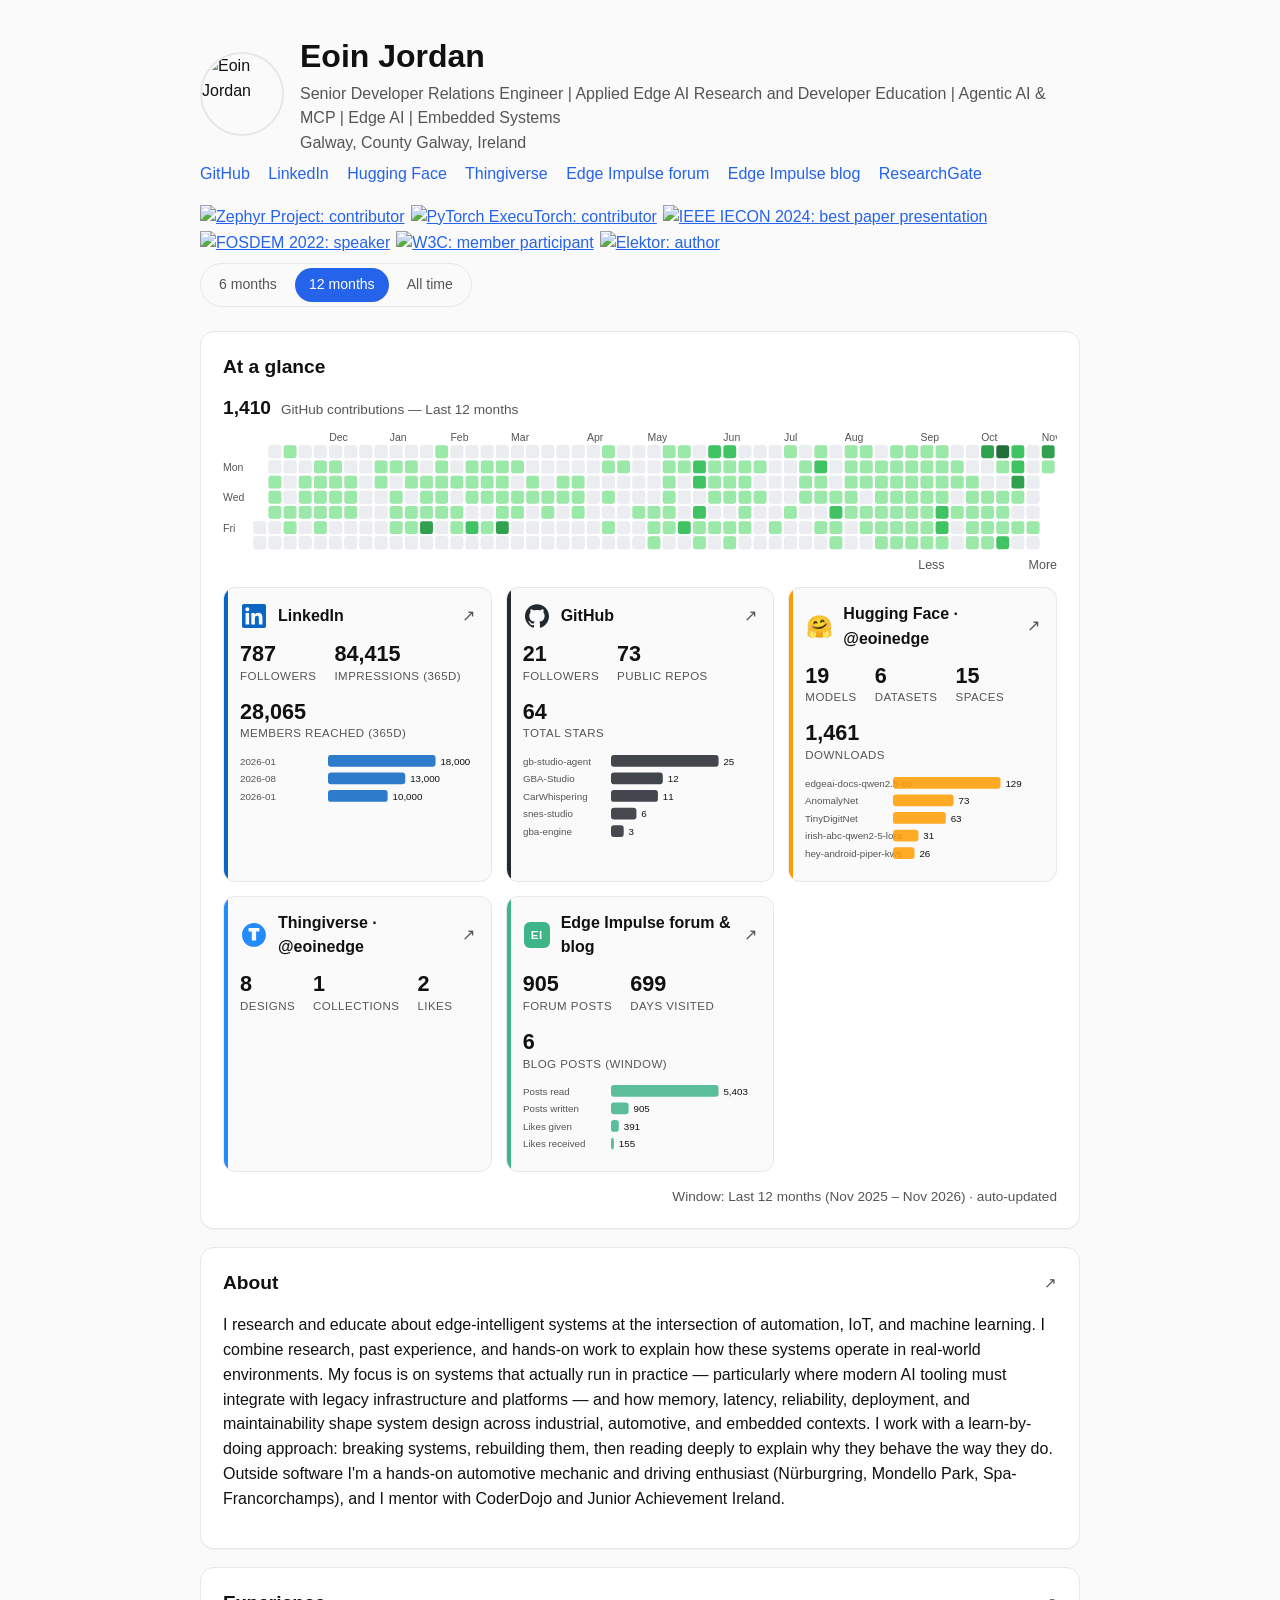
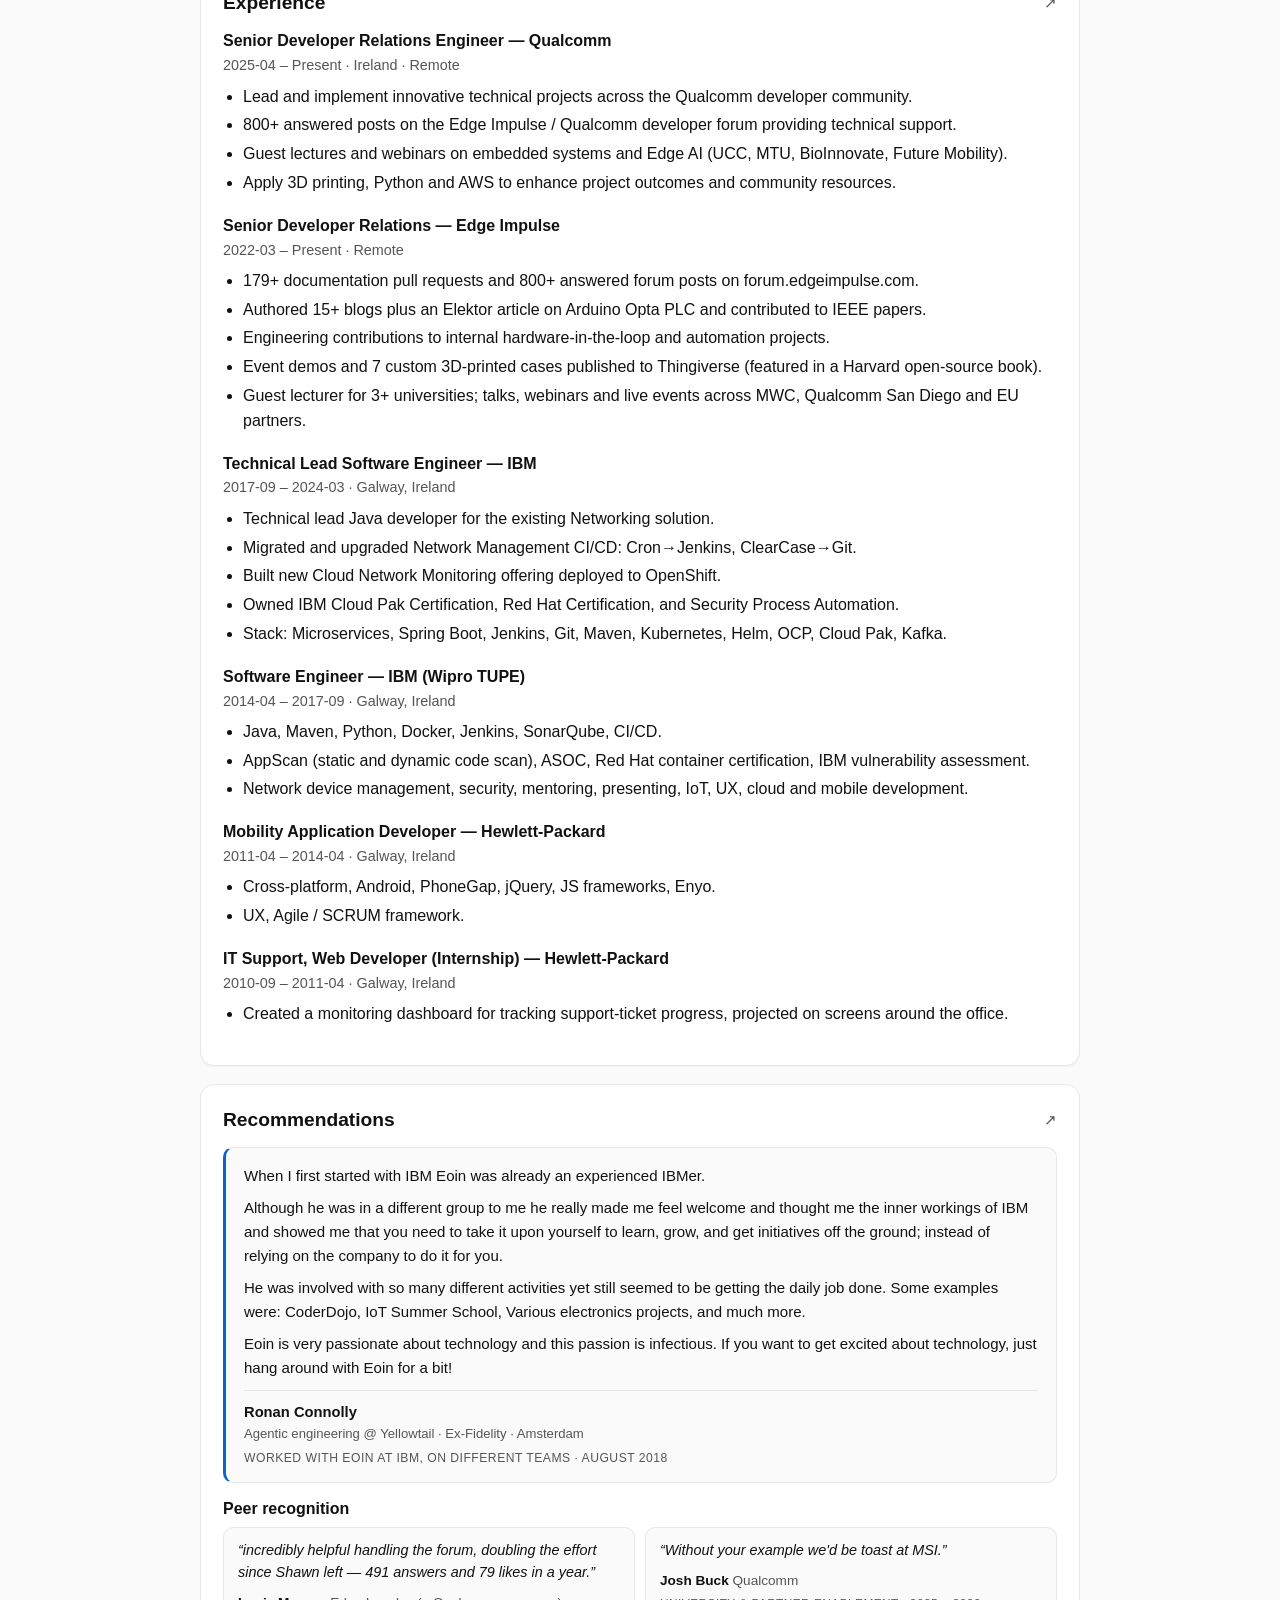
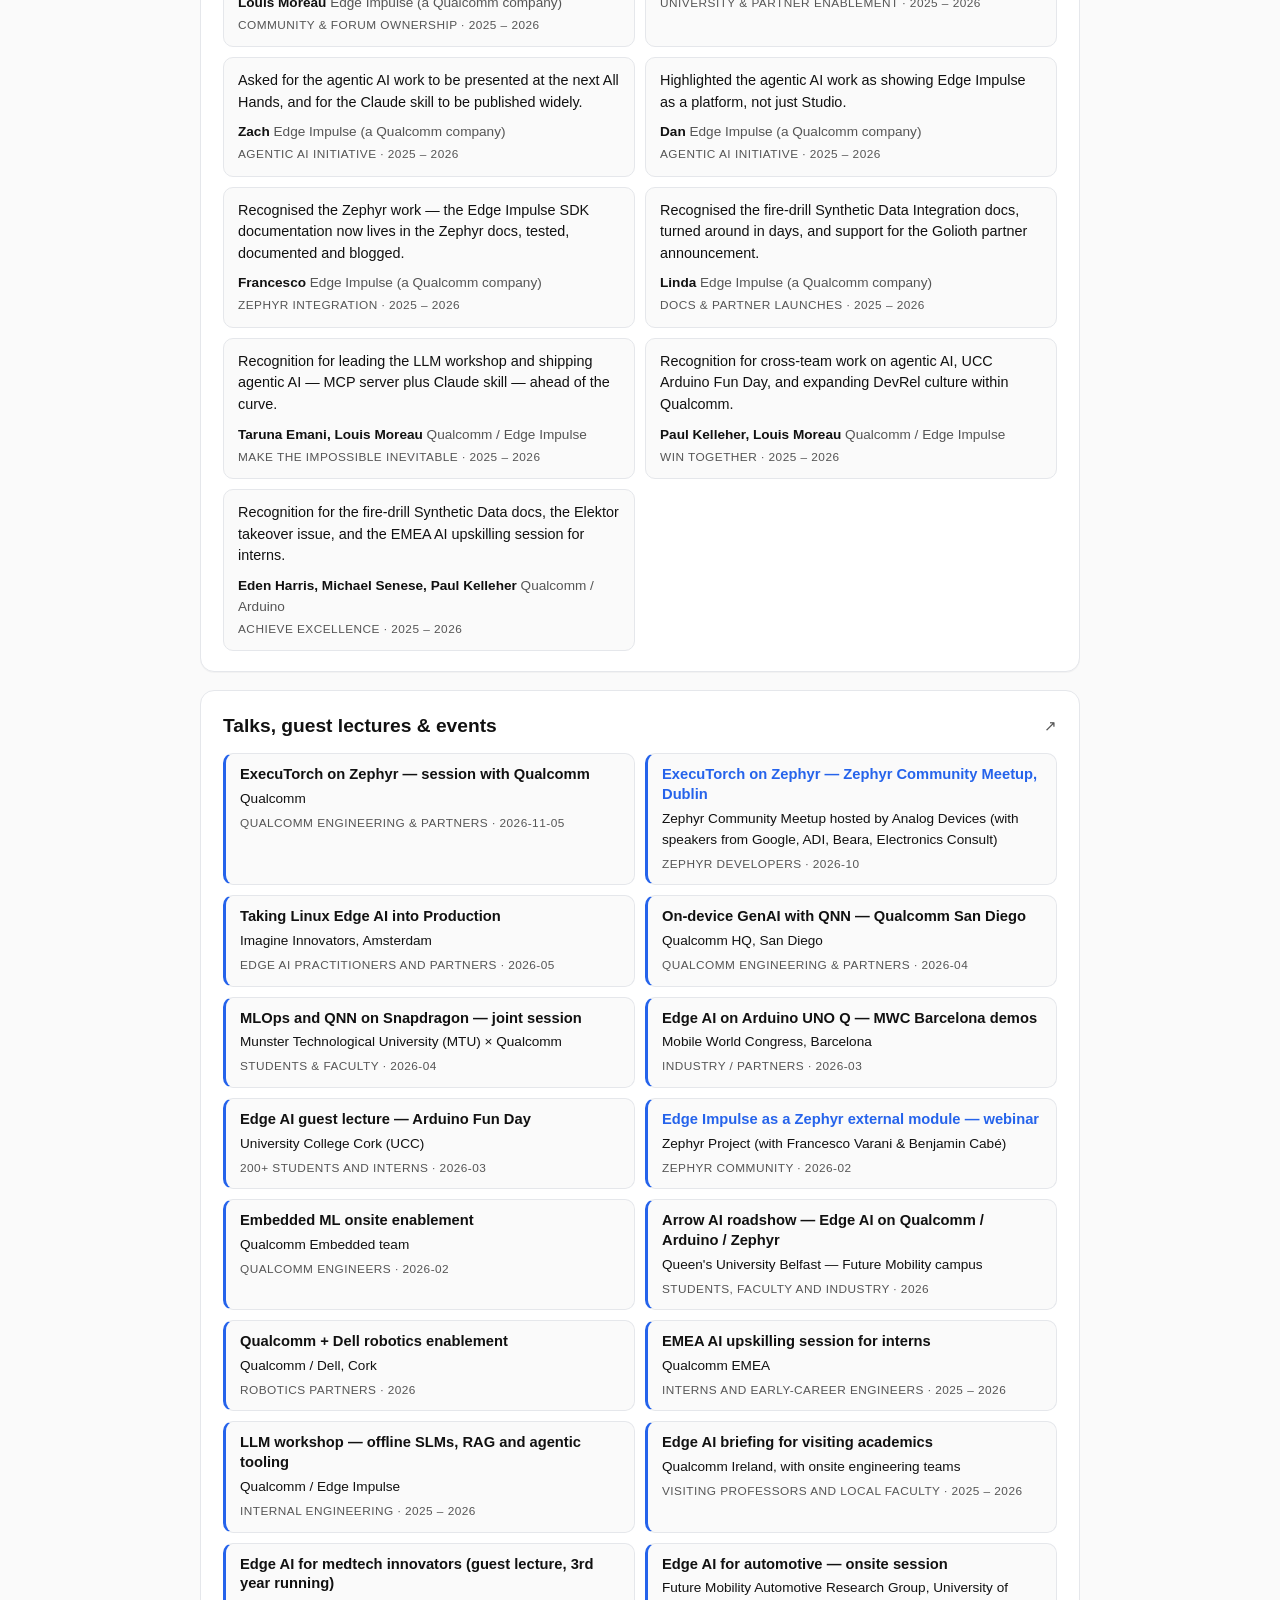
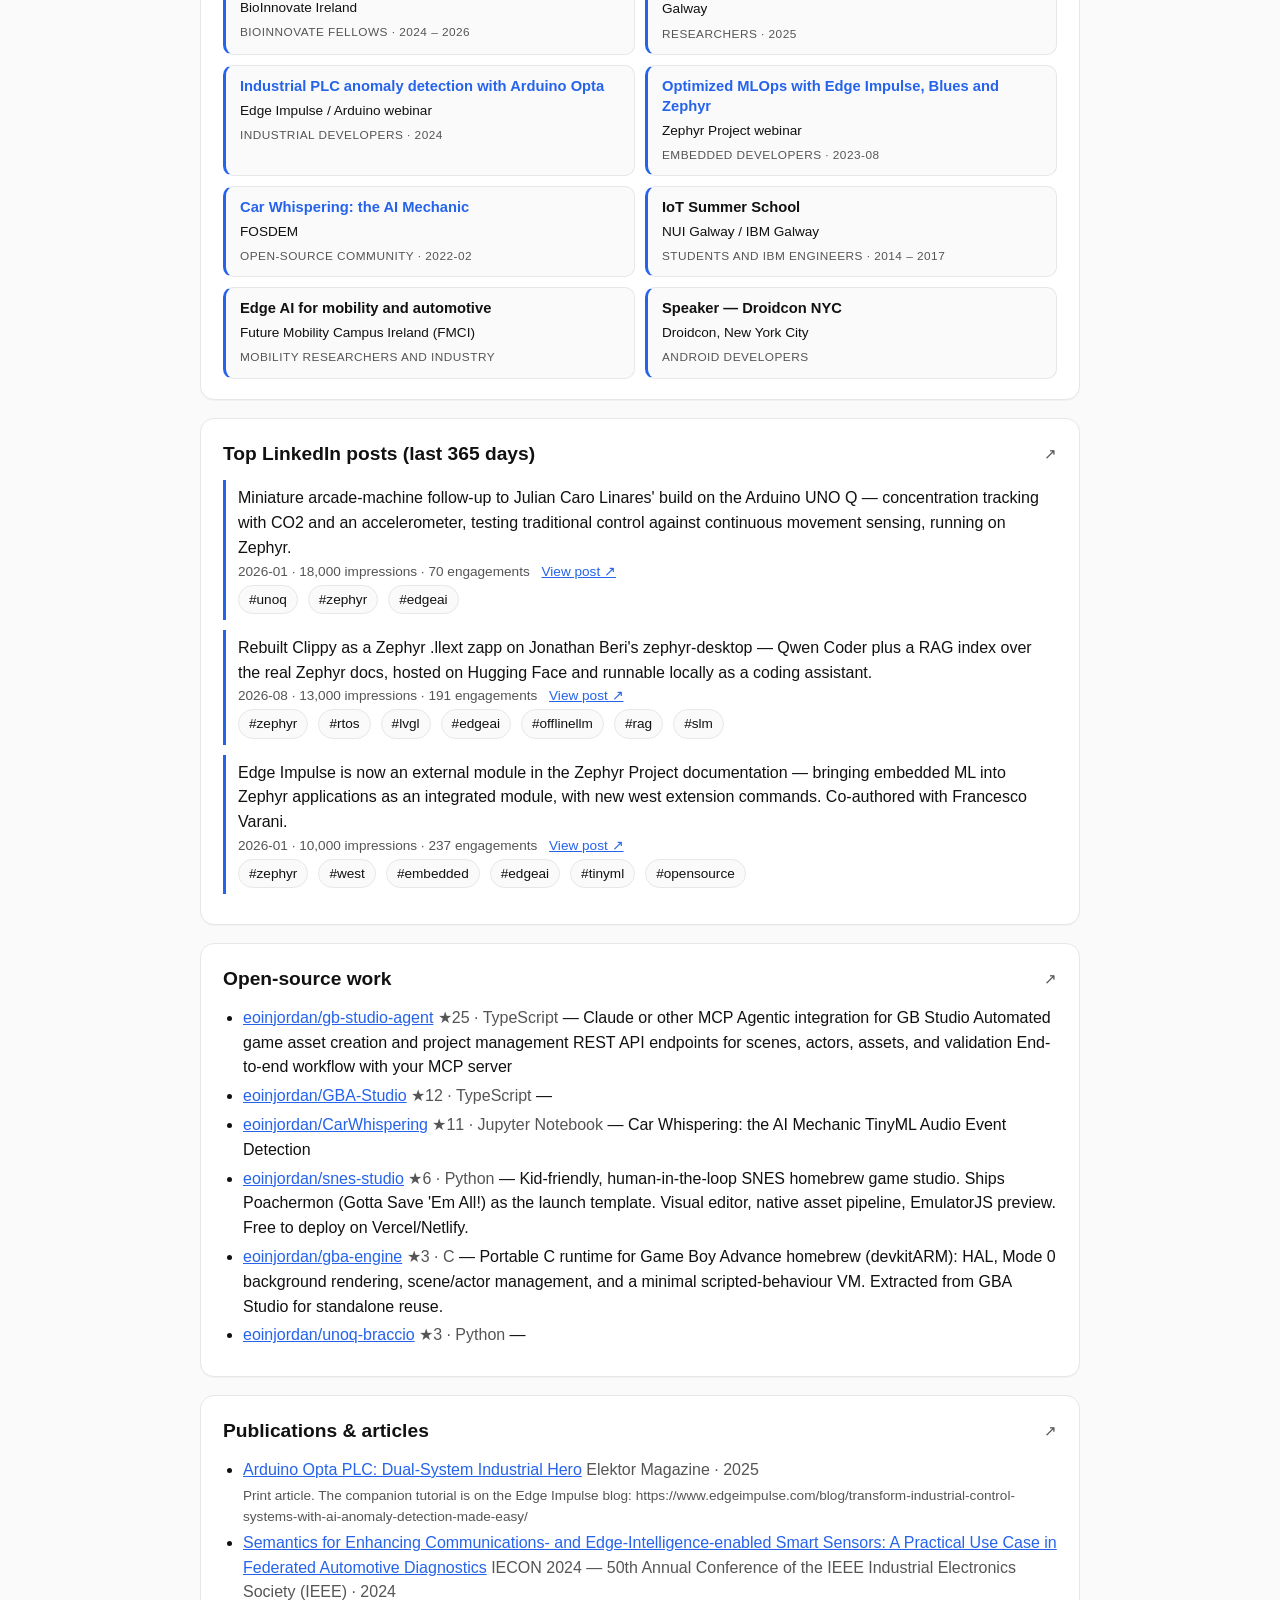
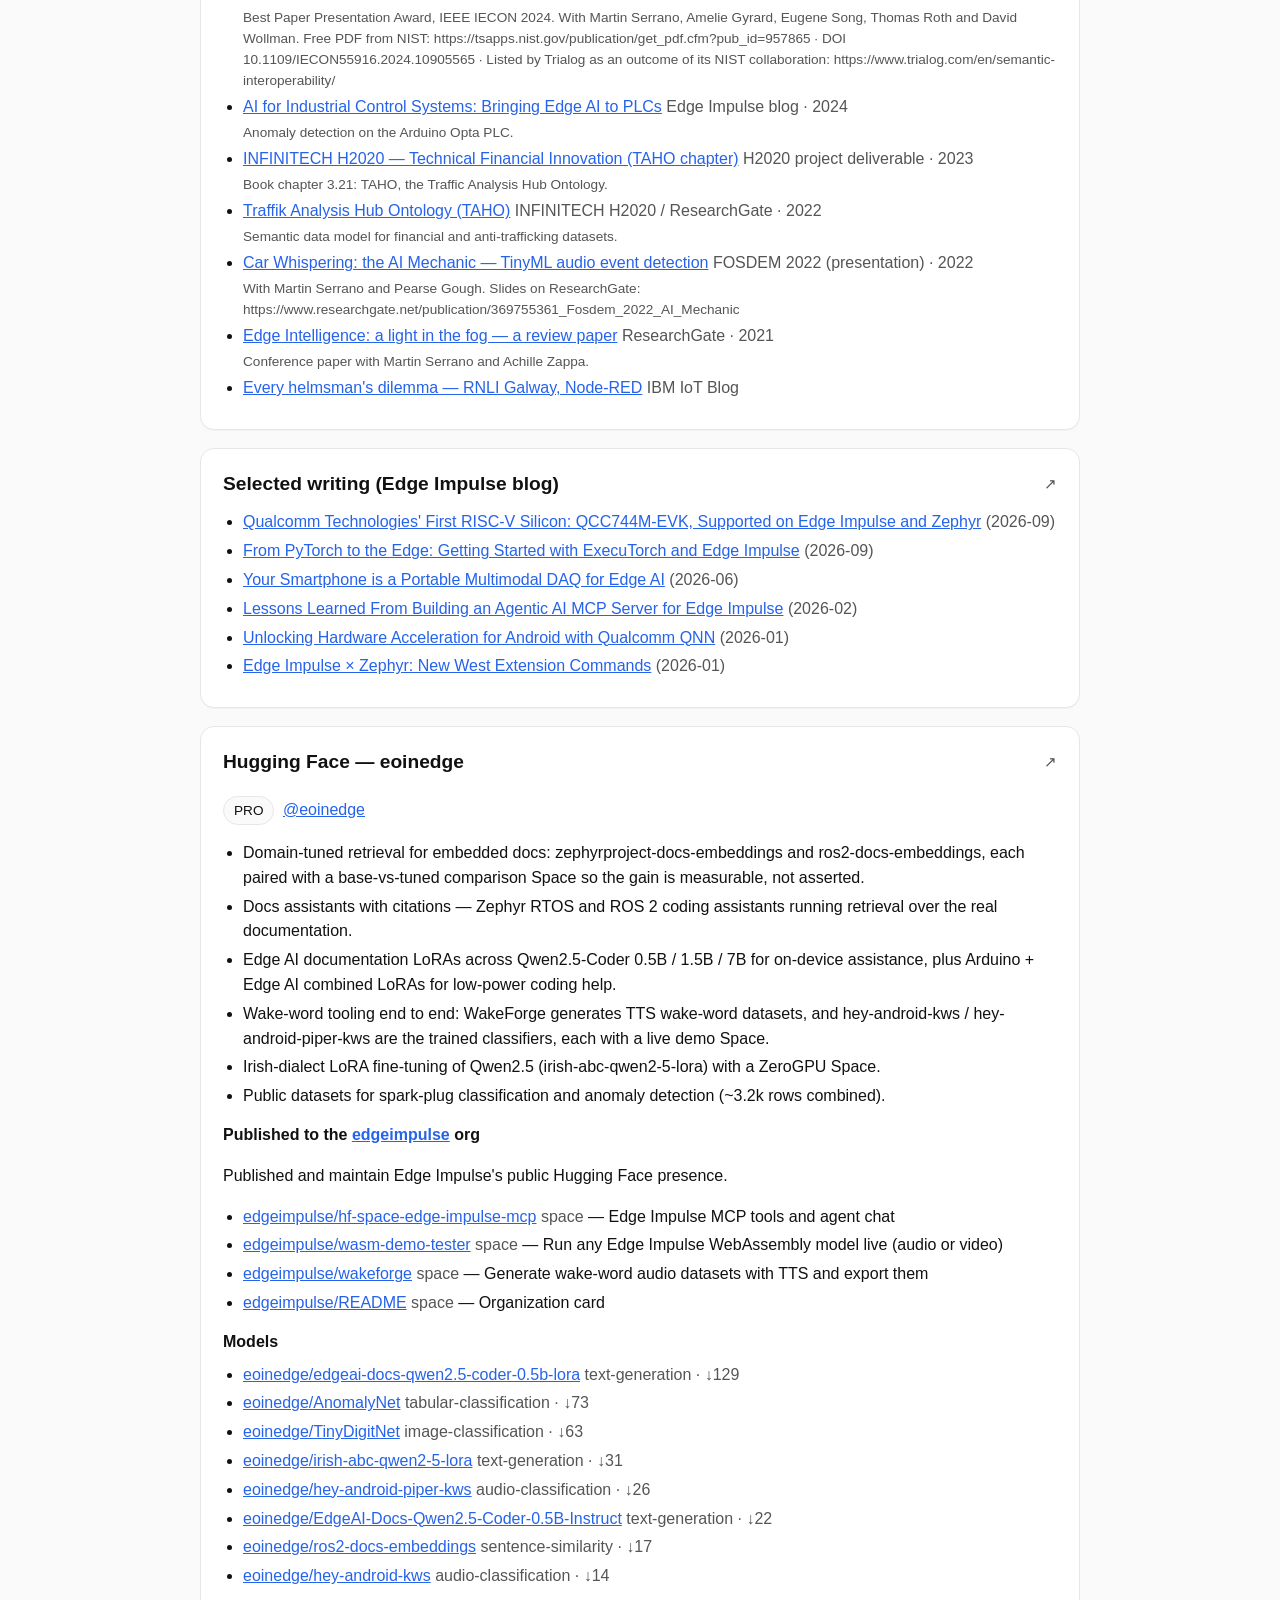
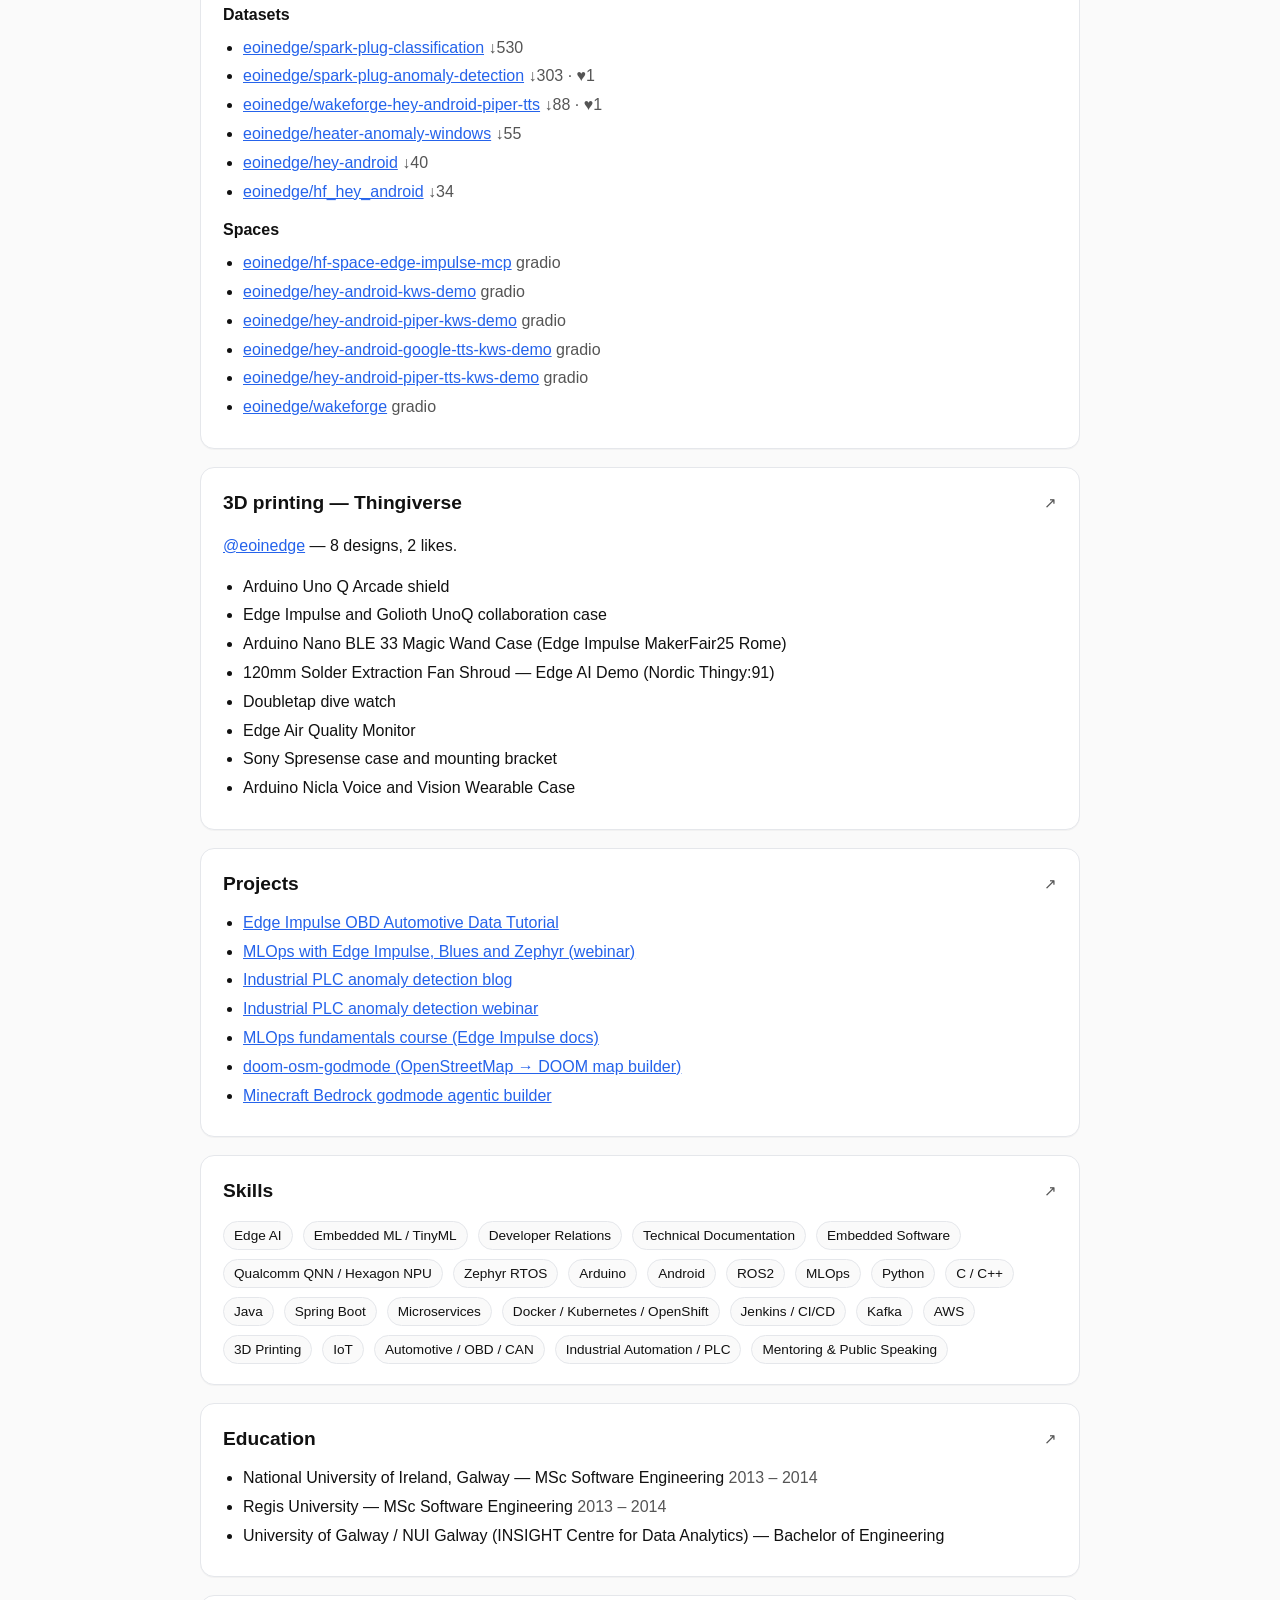
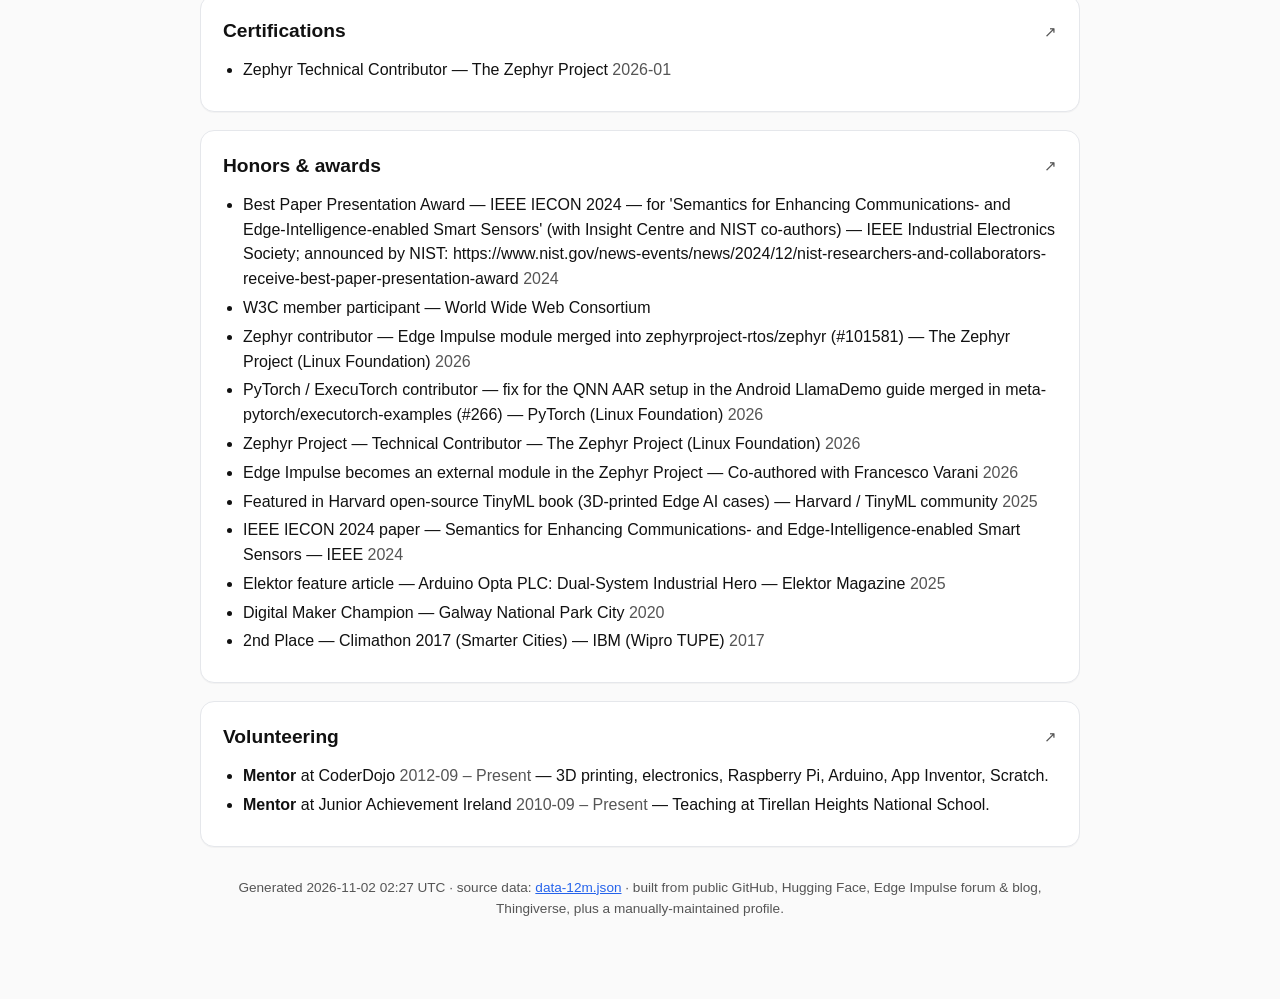
==== commit 2d5cbd70: "site: drop the App Inventor badge" ====
--- a/12m.html
+++ b/12m.html
@@ -26,12 +26,12 @@
     </div>
   </div>
   <div class="links"><a href="https://github.com/eoinjordan" rel="me noopener">GitHub</a> <a href="https://www.linkedin.com/in/eoin-jordan/" rel="me noopener">LinkedIn</a> <a href="https://huggingface.co/eoinedge" rel="me noopener">Hugging Face</a> <a href="https://www.thingiverse.com/eoinedge/designs" rel="me noopener">Thingiverse</a> <a href="https://forum.edgeimpulse.com/u/eoin" rel="me noopener">Edge Impulse forum</a> <a href="https://www.edgeimpulse.com/blog/author/eoinjordan/" rel="me noopener">Edge Impulse blog</a> <a href="https://www.researchgate.net/profile/Eoin-Jordan-4" rel="me noopener">ResearchGate</a></div>
-  <div class='badges'><a href='https://github.com/zephyrproject-rtos/zephyr/pull/101581' rel='noopener' title='Edge Impulse module merged into Zephyr'><img src='https://img.shields.io/badge/Zephyr%20Project-contributor-7929D2' alt='Zephyr Project: contributor' /></a><a href='https://github.com/meta-pytorch/executorch-examples/pull/266' rel='noopener' title='Merged in executorch-examples'><img src='https://img.shields.io/badge/PyTorch%20ExecuTorch-contributor-EE4C2C?logo=pytorch&amp;logoColor=white' alt='PyTorch ExecuTorch: contributor' /></a><a href='https://www.nist.gov/news-events/news/2024/12/nist-researchers-and-collaborators-receive-best-paper-presentation-award' rel='noopener' title='Best Paper Presentation Award, IEEE IECON 2024'><img src='https://img.shields.io/badge/IEEE%20IECON%202024-best%20paper%20presentation-00629B?logo=ieee&amp;logoColor=white' alt='IEEE IECON 2024: best paper presentation' /></a><a href='https://archive.fosdem.org/2022/schedule/event/lt_car_whispering/' rel='noopener' title='Car Whispering: the AI Mechanic'><img src='https://img.shields.io/badge/FOSDEM%202022-speaker-AB1A6C' alt='FOSDEM 2022: speaker' /></a><a href='https://www.w3.org/' rel='noopener' title='World Wide Web Consortium'><img src='https://img.shields.io/badge/W3C-member%20participant-005A9C' alt='W3C: member participant' /></a><a href='https://www.elektormagazine.com/magazine/elektor-469' rel='noopener' title='Arduino Opta PLC: Dual-System Industrial Hero'><img src='https://img.shields.io/badge/Elektor-author-2E8B57' alt='Elektor: author' /></a><a href='https://github.com/eoinjordan/appinventor-executorch-extension' rel='noopener' title='ExecuTorch for MIT App Inventor'><img src='https://img.shields.io/badge/MIT%20App%20Inventor-extension%20author-246747' alt='MIT App Inventor: extension author' /></a></div>
+  <div class='badges'><a href='https://github.com/zephyrproject-rtos/zephyr/pull/101581' rel='noopener' title='Edge Impulse module merged into Zephyr'><img src='https://img.shields.io/badge/Zephyr%20Project-contributor-7929D2' alt='Zephyr Project: contributor' /></a><a href='https://github.com/meta-pytorch/executorch-examples/pull/266' rel='noopener' title='Merged in executorch-examples'><img src='https://img.shields.io/badge/PyTorch%20ExecuTorch-contributor-EE4C2C?logo=pytorch&amp;logoColor=white' alt='PyTorch ExecuTorch: contributor' /></a><a href='https://www.nist.gov/news-events/news/2024/12/nist-researchers-and-collaborators-receive-best-paper-presentation-award' rel='noopener' title='Best Paper Presentation Award, IEEE IECON 2024'><img src='https://img.shields.io/badge/IEEE%20IECON%202024-best%20paper%20presentation-00629B?logo=ieee&amp;logoColor=white' alt='IEEE IECON 2024: best paper presentation' /></a><a href='https://archive.fosdem.org/2022/schedule/event/lt_car_whispering/' rel='noopener' title='Car Whispering: the AI Mechanic'><img src='https://img.shields.io/badge/FOSDEM%202022-speaker-AB1A6C' alt='FOSDEM 2022: speaker' /></a><a href='https://www.w3.org/' rel='noopener' title='World Wide Web Consortium'><img src='https://img.shields.io/badge/W3C-member%20participant-005A9C' alt='W3C: member participant' /></a><a href='https://www.elektormagazine.com/magazine/elektor-469' rel='noopener' title='Arduino Opta PLC: Dual-System Industrial Hero'><img src='https://img.shields.io/badge/Elektor-author-2E8B57' alt='Elektor: author' /></a></div>
   <div class='tabs'><a class="" href="6m.html">6 months</a><a class="on" href="12m.html">12 months</a><a class="" href="index.html">All time</a></div>
 </header>
 <section><h2>At a glance</h2><div class='contrib-wrap'><div class='contrib-head'><span class='n'>1,410</span><span class='l'>GitHub contributions — Last 12 months</span></div><style scoped></style><svg class="contrib" viewBox="0 0 715 105" width="100%" preserveAspectRatio="xMinYMin meet"><text x="91" y="10" font-size="9" fill="var(--muted)">Dec</text><text x="143" y="10" font-size="9" fill="var(--muted)">Jan</text><text x="195" y="10" font-size="9" fill="var(--muted)">Feb</text><text x="247" y="10" font-size="9" fill="var(--muted)">Mar</text><text x="312" y="10" font-size="9" fill="var(--muted)">Apr</text><text x="364" y="10" font-size="9" fill="var(--muted)">May</text><text x="429" y="10" font-size="9" fill="var(--muted)">Jun</text><text x="481" y="10" font-size="9" fill="var(--muted)">Jul</text><text x="533" y="10" font-size="9" fill="var(--muted)">Aug</text><text x="598" y="10" font-size="9" fill="var(--muted)">Sep</text><text x="650" y="10" font-size="9" fill="var(--muted)">Oct</text><text x="702" y="10" font-size="9" fill="var(--muted)">Nov</text><text x="0" y="36" font-size="9" fill="var(--muted)">Mon</text><text x="0" y="62" font-size="9" fill="var(--muted)">Wed</text><text x="0" y="88" font-size="9" fill="var(--muted)">Fri</text><rect x="26" y="79" width="11" height="11" rx="2" ry="2" class="cl-0"><title>2025-11-07 · 0 contributions</title></rect><rect x="26" y="92" width="11" height="11" rx="2" ry="2" class="cl-0"><title>2025-11-08 · 0 contributions</title></rect><rect x="39" y="14" width="11" height="11" rx="2" ry="2" class="cl-0"><title>2025-11-09 · 0 contributions</title></rect><rect x="39" y="27" width="11" height="11" rx="2" ry="2" class="cl-0"><title>2025-11-10 · 0 contributions</title></rect><rect x="39" y="40" width="11" height="11" rx="2" ry="2" class="cl-1"><title>2025-11-11 · 1 contribution</title></rect><rect x="39" y="53" width="11" height="11" rx="2" ry="2" class="cl-1"><title>2025-11-12 · 5 contributions</title></rect><rect x="39" y="66" width="11" height="11" rx="2" ry="2" class="cl-1"><title>2025-11-13 · 4 contributions</title></rect><rect x="39" y="79" width="11" height="11" rx="2" ry="2" class="cl-0"><title>2025-11-14 · 0 contributions</title></rect><rect x="39" y="92" width="11" height="11" rx="2" ry="2" class="cl-0"><title>2025-11-15 · 0 contributions</title></rect><rect x="52" y="14" width="11" height="11" rx="2" ry="2" class="cl-1"><title>2025-11-16 · 1 contribution</title></rect><rect x="52" y="27" width="11" height="11" rx="2" ry="2" class="cl-0"><title>2025-11-17 · 0 contributions</title></rect><rect x="52" y="40" width="11" height="11" rx="2" ry="2" class="cl-0"><title>2025-11-18 · 0 contributions</title></rect><rect x="52" y="53" width="11" height="11" rx="2" ry="2" class="cl-0"><title>2025-11-19 · 0 contributions</title></rect><rect x="52" y="66" width="11" height="11" rx="2" ry="2" class="cl-1"><title>2025-11-20 · 6 contributions</title></rect><rect x="52" y="79" width="11" height="11" rx="2" ry="2" class="cl-1"><title>2025-11-21 · 2 contributions</title></rect><rect x="52" y="92" width="11" height="11" rx="2" ry="2" class="cl-0"><title>2025-11-22 · 0 contributions</title></rect><rect x="65" y="14" width="11" height="11" rx="2" ry="2" class="cl-0"><title>2025-11-23 · 0 contributions</title></rect><rect x="65" y="27" width="11" height="11" rx="2" ry="2" class="cl-0"><title>2025-11-24 · 0 contributions</title></rect><rect x="65" y="40" width="11" height="11" rx="2" ry="2" class="cl-1"><title>2025-11-25 · 4 contributions</title></rect><rect x="65" y="53" width="11" height="11" rx="2" ry="2" class="cl-1"><title>2025-11-26 · 6 contributions</title></rect><rect x="65" y="66" width="11" height="11" rx="2" ry="2" class="cl-1"><title>2025-11-27 · 9 contributions</title></rect><rect x="65" y="79" width="11" height="11" rx="2" ry="2" class="cl-0"><title>2025-11-28 · 0 contributions</title></rect><rect x="65" y="92" width="11" height="11" rx="2" ry="2" class="cl-0"><title>2025-11-29 · 0 contributions</title></rect><rect x="78" y="14" width="11" height="11" rx="2" ry="2" class="cl-0"><title>2025-11-30 · 0 contributions</title></rect><rect x="78" y="27" width="11" height="11" rx="2" ry="2" class="cl-1"><title>2025-12-01 · 1 contribution</title></rect><rect x="78" y="40" width="11" height="11" rx="2" ry="2" class="cl-1"><title>2025-12-02 · 1 contribution</title></rect><rect x="78" y="53" width="11" height="11" rx="2" ry="2" class="cl-1"><title>2025-12-03 · 2 contributions</title></rect><rect x="78" y="66" width="11" height="11" rx="2" ry="2" class="cl-1"><title>2025-12-04 · 1 contribution</title></rect><rect x="78" y="79" width="11" height="11" rx="2" ry="2" class="cl-1"><title>2025-12-05 · 14 contributions</title></rect><rect x="78" y="92" width="11" height="11" rx="2" ry="2" class="cl-0"><title>2025-12-06 · 0 contributions</title></rect><rect x="91" y="14" width="11" height="11" rx="2" ry="2" class="cl-0"><title>2025-12-07 · 0 contributions</title></rect><rect x="91" y="27" width="11" height="11" rx="2" ry="2" class="cl-1"><title>2025-12-08 · 9 contributions</title></rect><rect x="91" y="40" width="11" height="11" rx="2" ry="2" class="cl-1"><title>2025-12-09 · 10 contributions</title></rect><rect x="91" y="53" width="11" height="11" rx="2" ry="2" class="cl-1"><title>2025-12-10 · 6 contributions</title></rect><rect x="91" y="66" width="11" height="11" rx="2" ry="2" class="cl-1"><title>2025-12-11 · 4 contributions</title></rect><rect x="91" y="79" width="11" height="11" rx="2" ry="2" class="cl-0"><title>2025-12-12 · 0 contributions</title></rect><rect x="91" y="92" width="11" height="11" rx="2" ry="2" class="cl-0"><title>2025-12-13 · 0 contributions</title></rect><rect x="104" y="14" width="11" height="11" rx="2" ry="2" class="cl-0"><title>2025-12-14 · 0 contributions</title></rect><rect x="104" y="27" width="11" height="11" rx="2" ry="2" class="cl-0"><title>2025-12-15 · 0 contributions</title></rect><rect x="104" y="40" width="11" height="11" rx="2" ry="2" class="cl-1"><title>2025-12-16 · 1 contribution</title></rect><rect x="104" y="53" width="11" height="11" rx="2" ry="2" class="cl-1"><title>2025-12-17 · 3 contributions</title></rect><rect x="104" y="66" width="11" height="11" rx="2" ry="2" class="cl-1"><title>2025-12-18 · 3 contributions</title></rect><rect x="104" y="79" width="11" height="11" rx="2" ry="2" class="cl-0"><title>2025-12-19 · 0 contributions</title></rect><rect x="104" y="92" width="11" height="11" rx="2" ry="2" class="cl-0"><title>2025-12-20 · 0 contributions</title></rect><rect x="117" y="14" width="11" height="11" rx="2" ry="2" class="cl-0"><title>2025-12-21 · 0 contributions</title></rect><rect x="117" y="27" width="11" height="11" rx="2" ry="2" class="cl-0"><title>2025-12-22 · 0 contributions</title></rect><rect x="117" y="40" width="11" height="11" rx="2" ry="2" class="cl-0"><title>2025-12-23 · 0 contributions</title></rect><rect x="117" y="53" width="11" height="11" rx="2" ry="2" class="cl-0"><title>2025-12-24 · 0 contributions</title></rect><rect x="117" y="66" width="11" height="11" rx="2" ry="2" class="cl-0"><title>2025-12-25 · 0 contributions</title></rect><rect x="117" y="79" width="11" height="11" rx="2" ry="2" class="cl-0"><title>2025-12-26 · 0 contributions</title></rect><rect x="117" y="92" width="11" height="11" rx="2" ry="2" class="cl-0"><title>2025-12-27 · 0 contributions</title></rect><rect x="130" y="14" width="11" height="11" rx="2" ry="2" class="cl-0"><title>2025-12-28 · 0 contributions</title></rect><rect x="130" y="27" width="11" height="11" rx="2" ry="2" class="cl-1"><title>2025-12-29 · 1 contribution</title></rect><rect x="130" y="40" width="11" height="11" rx="2" ry="2" class="cl-1"><title>2025-12-30 · 2 contributions</title></rect><rect x="130" y="53" width="11" height="11" rx="2" ry="2" class="cl-0"><title>2025-12-31 · 0 contributions</title></rect><rect x="130" y="66" width="11" height="11" rx="2" ry="2" class="cl-0"><title>2026-01-01 · 0 contributions</title></rect><rect x="130" y="79" width="11" height="11" rx="2" ry="2" class="cl-0"><title>2026-01-02 · 0 contributions</title></rect><rect x="130" y="92" width="11" height="11" rx="2" ry="2" class="cl-0"><title>2026-01-03 · 0 contributions</title></rect><rect x="143" y="14" width="11" height="11" rx="2" ry="2" class="cl-0"><title>2026-01-04 · 0 contributions</title></rect><rect x="143" y="27" width="11" height="11" rx="2" ry="2" class="cl-1"><title>2026-01-05 · 2 contributions</title></rect><rect x="143" y="40" width="11" height="11" rx="2" ry="2" class="cl-0"><title>2026-01-06 · 0 contributions</title></rect><rect x="143" y="53" width="11" height="11" rx="2" ry="2" class="cl-1"><title>2026-01-07 · 1 contribution</title></rect><rect x="143" y="66" width="11" height="11" rx="2" ry="2" class="cl-1"><title>2026-01-08 · 7 contributions</title></rect><rect x="143" y="79" width="11" height="11" rx="2" ry="2" class="cl-1"><title>2026-01-09 · 2 contributions</title></rect><rect x="143" y="92" width="11" height="11" rx="2" ry="2" class="cl-0"><title>2026-01-10 · 0 contributions</title></rect><rect x="156" y="14" width="11" height="11" rx="2" ry="2" class="cl-0"><title>2026-01-11 · 0 contributions</title></rect><rect x="156" y="27" width="11" height="11" rx="2" ry="2" class="cl-1"><title>2026-01-12 · 6 contributions</title></rect><rect x="156" y="40" width="11" height="11" rx="2" ry="2" class="cl-1"><title>2026-01-13 · 6 contributions</title></rect><rect x="156" y="53" width="11" height="11" rx="2" ry="2" class="cl-0"><title>2026-01-14 · 0 contributions</title></rect><rect x="156" y="66" width="11" height="11" rx="2" ry="2" class="cl-1"><title>2026-01-15 · 2 contributions</title></rect><rect x="156" y="79" width="11" height="11" rx="2" ry="2" class="cl-1"><title>2026-01-16 · 1 contribution</title></rect><rect x="156" y="92" width="11" height="11" rx="2" ry="2" class="cl-0"><title>2026-01-17 · 0 contributions</title></rect><rect x="169" y="14" width="11" height="11" rx="2" ry="2" class="cl-0"><title>2026-01-18 · 0 contributions</title></rect><rect x="169" y="27" width="11" height="11" rx="2" ry="2" class="cl-0"><title>2026-01-19 · 0 contributions</title></rect><rect x="169" y="40" width="11" height="11" rx="2" ry="2" class="cl-1"><title>2026-01-20 · 2 contributions</title></rect><rect x="169" y="53" width="11" height="11" rx="2" ry="2" class="cl-1"><title>2026-01-21 · 6 contributions</title></rect><rect x="169" y="66" width="11" height="11" rx="2" ry="2" class="cl-1"><title>2026-01-22 · 9 contributions</title></rect><rect x="169" y="79" width="11" height="11" rx="2" ry="2" class="cl-3"><title>2026-01-23 · 39 contributions</title></rect><rect x="169" y="92" width="11" height="11" rx="2" ry="2" class="cl-0"><title>2026-01-24 · 0 contributions</title></rect><rect x="182" y="14" width="11" height="11" rx="2" ry="2" class="cl-1"><title>2026-01-25 · 7 contributions</title></rect><rect x="182" y="27" width="11" height="11" rx="2" ry="2" class="cl-1"><title>2026-01-26 · 10 contributions</title></rect><rect x="182" y="40" width="11" height="11" rx="2" ry="2" class="cl-1"><title>2026-01-27 · 4 contributions</title></rect><rect x="182" y="53" width="11" height="11" rx="2" ry="2" class="cl-1"><title>2026-01-28 · 5 contributions</title></rect><rect x="182" y="66" width="11" height="11" rx="2" ry="2" class="cl-1"><title>2026-01-29 · 4 contributions</title></rect><rect x="182" y="79" width="11" height="11" rx="2" ry="2" class="cl-0"><title>2026-01-30 · 0 contributions</title></rect><rect x="182" y="92" width="11" height="11" rx="2" ry="2" class="cl-0"><title>2026-01-31 · 0 contributions</title></rect><rect x="195" y="14" width="11" height="11" rx="2" ry="2" class="cl-0"><title>2026-02-01 · 0 contributions</title></rect><rect x="195" y="27" width="11" height="11" rx="2" ry="2" class="cl-0"><title>2026-02-02 · 0 contributions</title></rect><rect x="195" y="40" width="11" height="11" rx="2" ry="2" class="cl-1"><title>2026-02-03 · 3 contributions</title></rect><rect x="195" y="53" width="11" height="11" rx="2" ry="2" class="cl-0"><title>2026-02-04 · 0 contributions</title></rect><rect x="195" y="66" width="11" height="11" rx="2" ry="2" class="cl-1"><title>2026-02-05 · 9 contributions</title></rect><rect x="195" y="79" width="11" height="11" rx="2" ry="2" class="cl-1"><title>2026-02-06 · 14 contributions</title></rect><rect x="195" y="92" width="11" height="11" rx="2" ry="2" class="cl-0"><title>2026-02-07 · 0 contributions</title></rect><rect x="208" y="14" width="11" height="11" rx="2" ry="2" class="cl-0"><title>2026-02-08 · 0 contributions</title></rect><rect x="208" y="27" width="11" height="11" rx="2" ry="2" class="cl-1"><title>2026-02-09 · 1 contribution</title></rect><rect x="208" y="40" width="11" height="11" rx="2" ry="2" class="cl-1"><title>2026-02-10 · 14 contributions</title></rect><rect x="208" y="53" width="11" height="11" rx="2" ry="2" class="cl-1"><title>2026-02-11 · 10 contributions</title></rect><rect x="208" y="66" width="11" height="11" rx="2" ry="2" class="cl-0"><title>2026-02-12 · 0 contributions</title></rect><rect x="208" y="79" width="11" height="11" rx="2" ry="2" class="cl-2"><title>2026-02-13 · 25 contributions</title></rect><rect x="208" y="92" width="11" height="11" rx="2" ry="2" class="cl-0"><title>2026-02-14 · 0 contributions</title></rect><rect x="221" y="14" width="11" height="11" rx="2" ry="2" class="cl-0"><title>2026-02-15 · 0 contributions</title></rect><rect x="221" y="27" width="11" height="11" rx="2" ry="2" class="cl-1"><title>2026-02-16 · 3 contributions</title></rect><rect x="221" y="40" width="11" height="11" rx="2" ry="2" class="cl-1"><title>2026-02-17 · 1 contribution</title></rect><rect x="221" y="53" width="11" height="11" rx="2" ry="2" class="cl-1"><title>2026-02-18 · 7 contributions</title></rect><rect x="221" y="66" width="11" height="11" rx="2" ry="2" class="cl-0"><title>2026-02-19 · 0 contributions</title></rect><rect x="221" y="79" width="11" height="11" rx="2" ry="2" class="cl-1"><title>2026-02-20 · 8 contributions</title></rect><rect x="221" y="92" width="11" height="11" rx="2" ry="2" class="cl-0"><title>2026-02-21 · 0 contributions</title></rect><rect x="234" y="14" width="11" height="11" rx="2" ry="2" class="cl-0"><title>2026-02-22 · 0 contributions</title></rect><rect x="234" y="27" width="11" height="11" rx="2" ry="2" class="cl-1"><title>2026-02-23 · 2 contributions</title></rect><rect x="234" y="40" width="11" height="11" rx="2" ry="2" class="cl-1"><title>2026-02-24 · 3 contributions</title></rect><rect x="234" y="53" width="11" height="11" rx="2" ry="2" class="cl-1"><title>2026-02-25 · 4 contributions</title></rect><rect x="234" y="66" width="11" height="11" rx="2" ry="2" class="cl-1"><title>2026-02-26 · 15 contributions</title></rect><rect x="234" y="79" width="11" height="11" rx="2" ry="2" class="cl-3"><title>2026-02-27 · 35 contributions</title></rect><rect x="234" y="92" width="11" height="11" rx="2" ry="2" class="cl-0"><title>2026-02-28 · 0 contributions</title></rect><rect x="247" y="14" width="11" height="11" rx="2" ry="2" class="cl-0"><title>2026-03-01 · 0 contributions</title></rect><rect x="247" y="27" width="11" height="11" rx="2" ry="2" class="cl-1"><title>2026-03-02 · 1 contribution</title></rect><rect x="247" y="40" width="11" height="11" rx="2" ry="2" class="cl-0"><title>2026-03-03 · 0 contributions</title></rect><rect x="247" y="53" width="11" height="11" rx="2" ry="2" class="cl-1"><title>2026-03-04 · 9 contributions</title></rect><rect x="247" y="66" width="11" height="11" rx="2" ry="2" class="cl-1"><title>2026-03-05 · 2 contributions</title></rect><rect x="247" y="79" width="11" height="11" rx="2" ry="2" class="cl-0"><title>2026-03-06 · 0 contributions</title></rect><rect x="247" y="92" width="11" height="11" rx="2" ry="2" class="cl-0"><title>2026-03-07 · 0 contributions</title></rect><rect x="260" y="14" width="11" height="11" rx="2" ry="2" class="cl-0"><title>2026-03-08 · 0 contributions</title></rect><rect x="260" y="27" width="11" height="11" rx="2" ry="2" class="cl-0"><title>2026-03-09 · 0 contributions</title></rect><rect x="260" y="40" width="11" height="11" rx="2" ry="2" class="cl-1"><title>2026-03-10 · 4 contributions</title></rect><rect x="260" y="53" width="11" height="11" rx="2" ry="2" class="cl-1"><title>2026-03-11 · 6 contributions</title></rect><rect x="260" y="66" width="11" height="11" rx="2" ry="2" class="cl-0"><title>2026-03-12 · 0 contributions</title></rect><rect x="260" y="79" width="11" height="11" rx="2" ry="2" class="cl-0"><title>2026-03-13 · 0 contributions</title></rect><rect x="260" y="92" width="11" height="11" rx="2" ry="2" class="cl-0"><title>2026-03-14 · 0 contributions</title></rect><rect x="273" y="14" width="11" height="11" rx="2" ry="2" class="cl-0"><title>2026-03-15 · 0 contributions</title></rect><rect x="273" y="27" width="11" height="11" rx="2" ry="2" class="cl-0"><title>2026-03-16 · 0 contributions</title></rect><rect x="273" y="40" width="11" height="11" rx="2" ry="2" class="cl-0"><title>2026-03-17 · 0 contributions</title></rect><rect x="273" y="53" width="11" height="11" rx="2" ry="2" class="cl-1"><title>2026-03-18 · 3 contributions</title></rect><rect x="273" y="66" width="11" height="11" rx="2" ry="2" class="cl-1"><title>2026-03-19 · 1 contribution</title></rect><rect x="273" y="79" width="11" height="11" rx="2" ry="2" class="cl-0"><title>2026-03-20 · 0 contributions</title></rect><rect x="273" y="92" width="11" height="11" rx="2" ry="2" class="cl-0"><title>2026-03-21 · 0 contributions</title></rect><rect x="286" y="14" width="11" height="11" rx="2" ry="2" class="cl-0"><title>2026-03-22 · 0 contributions</title></rect><rect x="286" y="27" width="11" height="11" rx="2" ry="2" class="cl-0"><title>2026-03-23 · 0 contributions</title></rect><rect x="286" y="40" width="11" height="11" rx="2" ry="2" class="cl-1"><title>2026-03-24 · 2 contributions</title></rect><rect x="286" y="53" width="11" height="11" rx="2" ry="2" class="cl-1"><title>2026-03-25 · 5 contributions</title></rect><rect x="286" y="66" width="11" height="11" rx="2" ry="2" class="cl-0"><title>2026-03-26 · 0 contributions</title></rect><rect x="286" y="79" width="11" height="11" rx="2" ry="2" class="cl-0"><title>2026-03-27 · 0 contributions</title></rect><rect x="286" y="92" width="11" height="11" rx="2" ry="2" class="cl-0"><title>2026-03-28 · 0 contributions</title></rect><rect x="299" y="14" width="11" height="11" rx="2" ry="2" class="cl-0"><title>2026-03-29 · 0 contributions</title></rect><rect x="299" y="27" width="11" height="11" rx="2" ry="2" class="cl-0"><title>2026-03-30 · 0 contributions</title></rect><rect x="299" y="40" width="11" height="11" rx="2" ry="2" class="cl-1"><title>2026-03-31 · 2 contributions</title></rect><rect x="299" y="53" width="11" height="11" rx="2" ry="2" class="cl-1"><title>2026-04-01 · 1 contribution</title></rect><rect x="299" y="66" width="11" height="11" rx="2" ry="2" class="cl-1"><title>2026-04-02 · 2 contributions</title></rect><rect x="299" y="79" width="11" height="11" rx="2" ry="2" class="cl-0"><title>2026-04-03 · 0 contributions</title></rect><rect x="299" y="92" width="11" height="11" rx="2" ry="2" class="cl-0"><title>2026-04-04 · 0 contributions</title></rect><rect x="312" y="14" width="11" height="11" rx="2" ry="2" class="cl-0"><title>2026-04-05 · 0 contributions</title></rect><rect x="312" y="27" width="11" height="11" rx="2" ry="2" class="cl-0"><title>2026-04-06 · 0 contributions</title></rect><rect x="312" y="40" width="11" height="11" rx="2" ry="2" class="cl-0"><title>2026-04-07 · 0 contributions</title></rect><rect x="312" y="53" width="11" height="11" rx="2" ry="2" class="cl-0"><title>2026-04-08 · 0 contributions</title></rect><rect x="312" y="66" width="11" height="11" rx="2" ry="2" class="cl-0"><title>2026-04-09 · 0 contributions</title></rect><rect x="312" y="79" width="11" height="11" rx="2" ry="2" class="cl-0"><title>2026-04-10 · 0 contributions</title></rect><rect x="312" y="92" width="11" height="11" rx="2" ry="2" class="cl-0"><title>2026-04-11 · 0 contributions</title></rect><rect x="325" y="14" width="11" height="11" rx="2" ry="2" class="cl-1"><title>2026-04-12 · 4 contributions</title></rect><rect x="325" y="27" width="11" height="11" rx="2" ry="2" class="cl-1"><title>2026-04-13 · 1 contribution</title></rect><rect x="325" y="40" width="11" height="11" rx="2" ry="2" class="cl-0"><title>2026-04-14 · 0 contributions</title></rect><rect x="325" y="53" width="11" height="11" rx="2" ry="2" class="cl-1"><title>2026-04-15 · 4 contributions</title></rect><rect x="325" y="66" width="11" height="11" rx="2" ry="2" class="cl-0"><title>2026-04-16 · 0 contributions</title></rect><rect x="325" y="79" width="11" height="11" rx="2" ry="2" class="cl-1"><title>2026-04-17 · 6 contributions</title></rect><rect x="325" y="92" width="11" height="11" rx="2" ry="2" class="cl-0"><title>2026-04-18 · 0 contributions</title></rect><rect x="338" y="14" width="11" height="11" rx="2" ry="2" class="cl-0"><title>2026-04-19 · 0 contributions</title></rect><rect x="338" y="27" width="11" height="11" rx="2" ry="2" class="cl-1"><title>2026-04-20 · 4 contributions</title></rect><rect x="338" y="40" width="11" height="11" rx="2" ry="2" class="cl-0"><title>2026-04-21 · 0 contributions</title></rect><rect x="338" y="53" width="11" height="11" rx="2" ry="2" class="cl-0"><title>2026-04-22 · 0 contributions</title></rect><rect x="338" y="66" width="11" height="11" rx="2" ry="2" class="cl-0"><title>2026-04-23 · 0 contributions</title></rect><rect x="338" y="79" width="11" height="11" rx="2" ry="2" class="cl-0"><title>2026-04-24 · 0 contributions</title></rect><rect x="338" y="92" width="11" height="11" rx="2" ry="2" class="cl-0"><title>2026-04-25 · 0 contributions</title></rect><rect x="351" y="14" width="11" height="11" rx="2" ry="2" class="cl-0"><title>2026-04-26 · 0 contributions</title></rect><rect x="351" y="27" width="11" height="11" rx="2" ry="2" class="cl-0"><title>2026-04-27 · 0 contributions</title></rect><rect x="351" y="40" width="11" height="11" rx="2" ry="2" class="cl-0"><title>2026-04-28 · 0 contributions</title></rect><rect x="351" y="53" width="11" height="11" rx="2" ry="2" class="cl-0"><title>2026-04-29 · 0 contributions</title></rect><rect x="351" y="66" width="11" height="11" rx="2" ry="2" class="cl-1"><title>2026-04-30 · 1 contribution</title></rect><rect x="351" y="79" width="11" height="11" rx="2" ry="2" class="cl-0"><title>2026-05-01 · 0 contributions</title></rect><rect x="351" y="92" width="11" height="11" rx="2" ry="2" class="cl-0"><title>2026-05-02 · 0 contributions</title></rect><rect x="364" y="14" width="11" height="11" rx="2" ry="2" class="cl-0"><title>2026-05-03 · 0 contributions</title></rect><rect x="364" y="27" width="11" height="11" rx="2" ry="2" class="cl-0"><title>2026-05-04 · 0 contributions</title></rect><rect x="364" y="40" width="11" height="11" rx="2" ry="2" class="cl-0"><title>2026-05-05 · 0 contributions</title></rect><rect x="364" y="53" width="11" height="11" rx="2" ry="2" class="cl-0"><title>2026-05-06 · 0 contributions</title></rect><rect x="364" y="66" width="11" height="11" rx="2" ry="2" class="cl-1"><title>2026-05-07 · 1 contribution</title></rect><rect x="364" y="79" width="11" height="11" rx="2" ry="2" class="cl-1"><title>2026-05-08 · 1 contribution</title></rect><rect x="364" y="92" width="11" height="11" rx="2" ry="2" class="cl-1"><title>2026-05-09 · 1 contribution</title></rect><rect x="377" y="14" width="11" height="11" rx="2" ry="2" class="cl-1"><title>2026-05-10 · 1 contribution</title></rect><rect x="377" y="27" width="11" height="11" rx="2" ry="2" class="cl-1"><title>2026-05-11 · 2 contributions</title></rect><rect x="377" y="40" width="11" height="11" rx="2" ry="2" class="cl-1"><title>2026-05-12 · 8 contributions</title></rect><rect x="377" y="53" width="11" height="11" rx="2" ry="2" class="cl-1"><title>2026-05-13 · 5 contributions</title></rect><rect x="377" y="66" width="11" height="11" rx="2" ry="2" class="cl-1"><title>2026-05-14 · 16 contributions</title></rect><rect x="377" y="79" width="11" height="11" rx="2" ry="2" class="cl-1"><title>2026-05-15 · 2 contributions</title></rect><rect x="377" y="92" width="11" height="11" rx="2" ry="2" class="cl-0"><title>2026-05-16 · 0 contributions</title></rect><rect x="390" y="14" width="11" height="11" rx="2" ry="2" class="cl-1"><title>2026-05-17 · 8 contributions</title></rect><rect x="390" y="27" width="11" height="11" rx="2" ry="2" class="cl-1"><title>2026-05-18 · 2 contributions</title></rect><rect x="390" y="40" width="11" height="11" rx="2" ry="2" class="cl-0"><title>2026-05-19 · 0 contributions</title></rect><rect x="390" y="53" width="11" height="11" rx="2" ry="2" class="cl-0"><title>2026-05-20 · 0 contributions</title></rect><rect x="390" y="66" width="11" height="11" rx="2" ry="2" class="cl-0"><title>2026-05-21 · 0 contributions</title></rect><rect x="390" y="79" width="11" height="11" rx="2" ry="2" class="cl-2"><title>2026-05-22 · 32 contributions</title></rect><rect x="390" y="92" width="11" height="11" rx="2" ry="2" class="cl-0"><title>2026-05-23 · 0 contributions</title></rect><rect x="403" y="14" width="11" height="11" rx="2" ry="2" class="cl-0"><title>2026-05-24 · 0 contributions</title></rect><rect x="403" y="27" width="11" height="11" rx="2" ry="2" class="cl-2"><title>2026-05-25 · 19 contributions</title></rect><rect x="403" y="40" width="11" height="11" rx="2" ry="2" class="cl-2"><title>2026-05-26 · 23 contributions</title></rect><rect x="403" y="53" width="11" height="11" rx="2" ry="2" class="cl-0"><title>2026-05-27 · 0 contributions</title></rect><rect x="403" y="66" width="11" height="11" rx="2" ry="2" class="cl-2"><title>2026-05-28 · 25 contributions</title></rect><rect x="403" y="79" width="11" height="11" rx="2" ry="2" class="cl-1"><title>2026-05-29 · 4 contributions</title></rect><rect x="403" y="92" width="11" height="11" rx="2" ry="2" class="cl-1"><title>2026-05-30 · 7 contributions</title></rect><rect x="416" y="14" width="11" height="11" rx="2" ry="2" class="cl-2"><title>2026-05-31 · 28 contributions</title></rect><rect x="416" y="27" width="11" height="11" rx="2" ry="2" class="cl-1"><title>2026-06-01 · 5 contributions</title></rect><rect x="416" y="40" width="11" height="11" rx="2" ry="2" class="cl-1"><title>2026-06-02 · 15 contributions</title></rect><rect x="416" y="53" width="11" height="11" rx="2" ry="2" class="cl-1"><title>2026-06-03 · 2 contributions</title></rect><rect x="416" y="66" width="11" height="11" rx="2" ry="2" class="cl-0"><title>2026-06-04 · 0 contributions</title></rect><rect x="416" y="79" width="11" height="11" rx="2" ry="2" class="cl-1"><title>2026-06-05 · 2 contributions</title></rect><rect x="416" y="92" width="11" height="11" rx="2" ry="2" class="cl-0"><title>2026-06-06 · 0 contributions</title></rect><rect x="429" y="14" width="11" height="11" rx="2" ry="2" class="cl-2"><title>2026-06-07 · 28 contributions</title></rect><rect x="429" y="27" width="11" height="11" rx="2" ry="2" class="cl-1"><title>2026-06-08 · 7 contributions</title></rect><rect x="429" y="40" width="11" height="11" rx="2" ry="2" class="cl-1"><title>2026-06-09 · 5 contributions</title></rect><rect x="429" y="53" width="11" height="11" rx="2" ry="2" class="cl-1"><title>2026-06-10 · 9 contributions</title></rect><rect x="429" y="66" width="11" height="11" rx="2" ry="2" class="cl-0"><title>2026-06-11 · 0 contributions</title></rect><rect x="429" y="79" width="11" height="11" rx="2" ry="2" class="cl-1"><title>2026-06-12 · 1 contribution</title></rect><rect x="429" y="92" width="11" height="11" rx="2" ry="2" class="cl-1"><title>2026-06-13 · 1 contribution</title></rect><rect x="442" y="14" width="11" height="11" rx="2" ry="2" class="cl-0"><title>2026-06-14 · 0 contributions</title></rect><rect x="442" y="27" width="11" height="11" rx="2" ry="2" class="cl-1"><title>2026-06-15 · 4 contributions</title></rect><rect x="442" y="40" width="11" height="11" rx="2" ry="2" class="cl-1"><title>2026-06-16 · 7 contributions</title></rect><rect x="442" y="53" width="11" height="11" rx="2" ry="2" class="cl-1"><title>2026-06-17 · 3 contributions</title></rect><rect x="442" y="66" width="11" height="11" rx="2" ry="2" class="cl-1"><title>2026-06-18 · 1 contribution</title></rect><rect x="442" y="79" width="11" height="11" rx="2" ry="2" class="cl-1"><title>2026-06-19 · 1 contribution</title></rect><rect x="442" y="92" width="11" height="11" rx="2" ry="2" class="cl-0"><title>2026-06-20 · 0 contributions</title></rect><rect x="455" y="14" width="11" height="11" rx="2" ry="2" class="cl-0"><title>2026-06-21 · 0 contributions</title></rect><rect x="455" y="27" width="11" height="11" rx="2" ry="2" class="cl-1"><title>2026-06-22 · 1 contribution</title></rect><rect x="455" y="40" width="11" height="11" rx="2" ry="2" class="cl-0"><title>2026-06-23 · 0 contributions</title></rect><rect x="455" y="53" width="11" height="11" rx="2" ry="2" class="cl-1"><title>2026-06-24 · 1 contribution</title></rect><rect x="455" y="66" width="11" height="11" rx="2" ry="2" class="cl-0"><title>2026-06-25 · 0 contributions</title></rect><rect x="455" y="79" width="11" height="11" rx="2" ry="2" class="cl-0"><title>2026-06-26 · 0 contributions</title></rect><rect x="455" y="92" width="11" height="11" rx="2" ry="2" class="cl-0"><title>2026-06-27 · 0 contributions</title></rect><rect x="468" y="14" width="11" height="11" rx="2" ry="2" class="cl-0"><title>2026-06-28 · 0 contributions</title></rect><rect x="468" y="27" width="11" height="11" rx="2" ry="2" class="cl-0"><title>2026-06-29 · 0 contributions</title></rect><rect x="468" y="40" width="11" height="11" rx="2" ry="2" class="cl-0"><title>2026-06-30 · 0 contributions</title></rect><rect x="468" y="53" width="11" height="11" rx="2" ry="2" class="cl-0"><title>2026-07-01 · 0 contributions</title></rect><rect x="468" y="66" width="11" height="11" rx="2" ry="2" class="cl-0"><title>2026-07-02 · 0 contributions</title></rect><rect x="468" y="79" width="11" height="11" rx="2" ry="2" class="cl-1"><title>2026-07-03 · 14 contributions</title></rect><rect x="468" y="92" width="11" height="11" rx="2" ry="2" class="cl-0"><title>2026-07-04 · 0 contributions</title></rect><rect x="481" y="14" width="11" height="11" rx="2" ry="2" class="cl-1"><title>2026-07-05 · 2 contributions</title></rect><rect x="481" y="27" width="11" height="11" rx="2" ry="2" class="cl-0"><title>2026-07-06 · 0 contributions</title></rect><rect x="481" y="40" width="11" height="11" rx="2" ry="2" class="cl-0"><title>2026-07-07 · 0 contributions</title></rect><rect x="481" y="53" width="11" height="11" rx="2" ry="2" class="cl-0"><title>2026-07-08 · 0 contributions</title></rect><rect x="481" y="66" width="11" height="11" rx="2" ry="2" class="cl-1"><title>2026-07-09 · 12 contributions</title></rect><rect x="481" y="79" width="11" height="11" rx="2" ry="2" class="cl-0"><title>2026-07-10 · 0 contributions</title></rect><rect x="481" y="92" width="11" height="11" rx="2" ry="2" class="cl-0"><title>2026-07-11 · 0 contributions</title></rect><rect x="494" y="14" width="11" height="11" rx="2" ry="2" class="cl-0"><title>2026-07-12 · 0 contributions</title></rect><rect x="494" y="27" width="11" height="11" rx="2" ry="2" class="cl-1"><title>2026-07-13 · 3 contributions</title></rect><rect x="494" y="40" width="11" height="11" rx="2" ry="2" class="cl-1"><title>2026-07-14 · 5 contributions</title></rect><rect x="494" y="53" width="11" height="11" rx="2" ry="2" class="cl-1"><title>2026-07-15 · 6 contributions</title></rect><rect x="494" y="66" width="11" height="11" rx="2" ry="2" class="cl-0"><title>2026-07-16 · 0 contributions</title></rect><rect x="494" y="79" width="11" height="11" rx="2" ry="2" class="cl-0"><title>2026-07-17 · 0 contributions</title></rect><rect x="494" y="92" width="11" height="11" rx="2" ry="2" class="cl-0"><title>2026-07-18 · 0 contributions</title></rect><rect x="507" y="14" width="11" height="11" rx="2" ry="2" class="cl-1"><title>2026-07-19 · 11 contributions</title></rect><rect x="507" y="27" width="11" height="11" rx="2" ry="2" class="cl-2"><title>2026-07-20 · 25 contributions</title></rect><rect x="507" y="40" width="11" height="11" rx="2" ry="2" class="cl-1"><title>2026-07-21 · 13 contributions</title></rect><rect x="507" y="53" width="11" height="11" rx="2" ry="2" class="cl-1"><title>2026-07-22 · 1 contribution</title></rect><rect x="507" y="66" width="11" height="11" rx="2" ry="2" class="cl-0"><title>2026-07-23 · 0 contributions</title></rect><rect x="507" y="79" width="11" height="11" rx="2" ry="2" class="cl-1"><title>2026-07-24 · 4 contributions</title></rect><rect x="507" y="92" width="11" height="11" rx="2" ry="2" class="cl-0"><title>2026-07-25 · 0 contributions</title></rect><rect x="520" y="14" width="11" height="11" rx="2" ry="2" class="cl-0"><title>2026-07-26 · 0 contributions</title></rect><rect x="520" y="27" width="11" height="11" rx="2" ry="2" class="cl-0"><title>2026-07-27 · 0 contributions</title></rect><rect x="520" y="40" width="11" height="11" rx="2" ry="2" class="cl-0"><title>2026-07-28 · 0 contributions</title></rect><rect x="520" y="53" width="11" height="11" rx="2" ry="2" class="cl-1"><title>2026-07-29 · 4 contributions</title></rect><rect x="520" y="66" width="11" height="11" rx="2" ry="2" class="cl-2"><title>2026-07-30 · 22 contributions</title></rect><rect x="520" y="79" width="11" height="11" rx="2" ry="2" class="cl-1"><title>2026-07-31 · 15 contributions</title></rect><rect x="520" y="92" width="11" height="11" rx="2" ry="2" class="cl-1"><title>2026-08-01 · 1 contribution</title></rect><rect x="533" y="14" width="11" height="11" rx="2" ry="2" class="cl-1"><title>2026-08-02 · 6 contributions</title></rect><rect x="533" y="27" width="11" height="11" rx="2" ry="2" class="cl-1"><title>2026-08-03 · 10 contributions</title></rect><rect x="533" y="40" width="11" height="11" rx="2" ry="2" class="cl-1"><title>2026-08-04 · 2 contributions</title></rect><rect x="533" y="53" width="11" height="11" rx="2" ry="2" class="cl-1"><title>2026-08-05 · 3 contributions</title></rect><rect x="533" y="66" width="11" height="11" rx="2" ry="2" class="cl-1"><title>2026-08-06 · 1 contribution</title></rect><rect x="533" y="79" width="11" height="11" rx="2" ry="2" class="cl-0"><title>2026-08-07 · 0 contributions</title></rect><rect x="533" y="92" width="11" height="11" rx="2" ry="2" class="cl-0"><title>2026-08-08 · 0 contributions</title></rect><rect x="546" y="14" width="11" height="11" rx="2" ry="2" class="cl-1"><title>2026-08-09 · 4 contributions</title></rect><rect x="546" y="27" width="11" height="11" rx="2" ry="2" class="cl-1"><title>2026-08-10 · 15 contributions</title></rect><rect x="546" y="40" width="11" height="11" rx="2" ry="2" class="cl-1"><title>2026-08-11 · 3 contributions</title></rect><rect x="546" y="53" width="11" height="11" rx="2" ry="2" class="cl-0"><title>2026-08-12 · 0 contributions</title></rect><rect x="546" y="66" width="11" height="11" rx="2" ry="2" class="cl-1"><title>2026-08-13 · 4 contributions</title></rect><rect x="546" y="79" width="11" height="11" rx="2" ry="2" class="cl-1"><title>2026-08-14 · 5 contributions</title></rect><rect x="546" y="92" width="11" height="11" rx="2" ry="2" class="cl-0"><title>2026-08-15 · 0 contributions</title></rect><rect x="559" y="14" width="11" height="11" rx="2" ry="2" class="cl-0"><title>2026-08-16 · 0 contributions</title></rect><rect x="559" y="27" width="11" height="11" rx="2" ry="2" class="cl-1"><title>2026-08-17 · 2 contributions</title></rect><rect x="559" y="40" width="11" height="11" rx="2" ry="2" class="cl-1"><title>2026-08-18 · 1 contribution</title></rect><rect x="559" y="53" width="11" height="11" rx="2" ry="2" class="cl-1"><title>2026-08-19 · 8 contributions</title></rect><rect x="559" y="66" width="11" height="11" rx="2" ry="2" class="cl-1"><title>2026-08-20 · 5 contributions</title></rect><rect x="559" y="79" width="11" height="11" rx="2" ry="2" class="cl-1"><title>2026-08-21 · 7 contributions</title></rect><rect x="559" y="92" width="11" height="11" rx="2" ry="2" class="cl-1"><title>2026-08-22 · 6 contributions</title></rect><rect x="572" y="14" width="11" height="11" rx="2" ry="2" class="cl-1"><title>2026-08-23 · 1 contribution</title></rect><rect x="572" y="27" width="11" height="11" rx="2" ry="2" class="cl-1"><title>2026-08-24 · 1 contribution</title></rect><rect x="572" y="40" width="11" height="11" rx="2" ry="2" class="cl-1"><title>2026-08-25 · 1 contribution</title></rect><rect x="572" y="53" width="11" height="11" rx="2" ry="2" class="cl-1"><title>2026-08-26 · 1 contribution</title></rect><rect x="572" y="66" width="11" height="11" rx="2" ry="2" class="cl-1"><title>2026-08-27 · 1 contribution</title></rect><rect x="572" y="79" width="11" height="11" rx="2" ry="2" class="cl-1"><title>2026-08-28 · 1 contribution</title></rect><rect x="572" y="92" width="11" height="11" rx="2" ry="2" class="cl-1"><title>2026-08-29 · 1 contribution</title></rect><rect x="585" y="14" width="11" height="11" rx="2" ry="2" class="cl-1"><title>2026-08-30 · 1 contribution</title></rect><rect x="585" y="27" width="11" height="11" rx="2" ry="2" class="cl-1"><title>2026-08-31 · 1 contribution</title></rect><rect x="585" y="40" width="11" height="11" rx="2" ry="2" class="cl-1"><title>2026-09-01 · 6 contributions</title></rect><rect x="585" y="53" width="11" height="11" rx="2" ry="2" class="cl-1"><title>2026-09-02 · 1 contribution</title></rect><rect x="585" y="66" width="11" height="11" rx="2" ry="2" class="cl-1"><title>2026-09-03 · 3 contributions</title></rect><rect x="585" y="79" width="11" height="11" rx="2" ry="2" class="cl-1"><title>2026-09-04 · 15 contributions</title></rect><rect x="585" y="92" width="11" height="11" rx="2" ry="2" class="cl-1"><title>2026-09-05 · 2 contributions</title></rect><rect x="598" y="14" width="11" height="11" rx="2" ry="2" class="cl-1"><title>2026-09-06 · 8 contributions</title></rect><rect x="598" y="27" width="11" height="11" rx="2" ry="2" class="cl-1"><title>2026-09-07 · 10 contributions</title></rect><rect x="598" y="40" width="11" height="11" rx="2" ry="2" class="cl-1"><title>2026-09-08 · 2 contributions</title></rect><rect x="598" y="53" width="11" height="11" rx="2" ry="2" class="cl-1"><title>2026-09-09 · 2 contributions</title></rect><rect x="598" y="66" width="11" height="11" rx="2" ry="2" class="cl-1"><title>2026-09-10 · 5 contributions</title></rect><rect x="598" y="79" width="11" height="11" rx="2" ry="2" class="cl-1"><title>2026-09-11 · 2 contributions</title></rect><rect x="598" y="92" width="11" height="11" rx="2" ry="2" class="cl-1"><title>2026-09-12 · 1 contribution</title></rect><rect x="611" y="14" width="11" height="11" rx="2" ry="2" class="cl-1"><title>2026-09-13 · 1 contribution</title></rect><rect x="611" y="27" width="11" height="11" rx="2" ry="2" class="cl-1"><title>2026-09-14 · 2 contributions</title></rect><rect x="611" y="40" width="11" height="11" rx="2" ry="2" class="cl-1"><title>2026-09-15 · 1 contribution</title></rect><rect x="611" y="53" width="11" height="11" rx="2" ry="2" class="cl-1"><title>2026-09-16 · 1 contribution</title></rect><rect x="611" y="66" width="11" height="11" rx="2" ry="2" class="cl-2"><title>2026-09-17 · 17 contributions</title></rect><rect x="611" y="79" width="11" height="11" rx="2" ry="2" class="cl-2"><title>2026-09-18 · 17 contributions</title></rect><rect x="611" y="92" width="11" height="11" rx="2" ry="2" class="cl-1"><title>2026-09-19 · 11 contributions</title></rect><rect x="624" y="14" width="11" height="11" rx="2" ry="2" class="cl-0"><title>2026-09-20 · 0 contributions</title></rect><rect x="624" y="27" width="11" height="11" rx="2" ry="2" class="cl-1"><title>2026-09-21 · 3 contributions</title></rect><rect x="624" y="40" width="11" height="11" rx="2" ry="2" class="cl-1"><title>2026-09-22 · 14 contributions</title></rect><rect x="624" y="53" width="11" height="11" rx="2" ry="2" class="cl-0"><title>2026-09-23 · 0 contributions</title></rect><rect x="624" y="66" width="11" height="11" rx="2" ry="2" class="cl-1"><title>2026-09-24 · 10 contributions</title></rect><rect x="624" y="79" width="11" height="11" rx="2" ry="2" class="cl-0"><title>2026-09-25 · 0 contributions</title></rect><rect x="624" y="92" width="11" height="11" rx="2" ry="2" class="cl-0"><title>2026-09-26 · 0 contributions</title></rect><rect x="637" y="14" width="11" height="11" rx="2" ry="2" class="cl-0"><title>2026-09-27 · 0 contributions</title></rect><rect x="637" y="27" width="11" height="11" rx="2" ry="2" class="cl-0"><title>2026-09-28 · 0 contributions</title></rect><rect x="637" y="40" width="11" height="11" rx="2" ry="2" class="cl-1"><title>2026-09-29 · 4 contributions</title></rect><rect x="637" y="53" width="11" height="11" rx="2" ry="2" class="cl-1"><title>2026-09-30 · 5 contributions</title></rect><rect x="637" y="66" width="11" height="11" rx="2" ry="2" class="cl-1"><title>2026-10-01 · 10 contributions</title></rect><rect x="637" y="79" width="11" height="11" rx="2" ry="2" class="cl-1"><title>2026-10-02 · 3 contributions</title></rect><rect x="637" y="92" width="11" height="11" rx="2" ry="2" class="cl-1"><title>2026-10-03 · 1 contribution</title></rect><rect x="650" y="14" width="11" height="11" rx="2" ry="2" class="cl-3"><title>2026-10-04 · 46 contributions</title></rect><rect x="650" y="27" width="11" height="11" rx="2" ry="2" class="cl-0"><title>2026-10-05 · 0 contributions</title></rect><rect x="650" y="40" width="11" height="11" rx="2" ry="2" class="cl-0"><title>2026-10-06 · 0 contributions</title></rect><rect x="650" y="53" width="11" height="11" rx="2" ry="2" class="cl-1"><title>2026-10-07 · 2 contributions</title></rect><rect x="650" y="66" width="11" height="11" rx="2" ry="2" class="cl-1"><title>2026-10-08 · 5 contributions</title></rect><rect x="650" y="79" width="11" height="11" rx="2" ry="2" class="cl-1"><title>2026-10-09 · 11 contributions</title></rect><rect x="650" y="92" width="11" height="11" rx="2" ry="2" class="cl-1"><title>2026-10-10 · 12 contributions</title></rect><rect x="663" y="14" width="11" height="11" rx="2" ry="2" class="cl-4"><title>2026-10-11 · 67 contributions</title></rect><rect x="663" y="27" width="11" height="11" rx="2" ry="2" class="cl-1"><title>2026-10-12 · 3 contributions</title></rect><rect x="663" y="40" width="11" height="11" rx="2" ry="2" class="cl-0"><title>2026-10-13 · 0 contributions</title></rect><rect x="663" y="53" width="11" height="11" rx="2" ry="2" class="cl-1"><title>2026-10-14 · 1 contribution</title></rect><rect x="663" y="66" width="11" height="11" rx="2" ry="2" class="cl-1"><title>2026-10-15 · 9 contributions</title></rect><rect x="663" y="79" width="11" height="11" rx="2" ry="2" class="cl-1"><title>2026-10-16 · 8 contributions</title></rect><rect x="663" y="92" width="11" height="11" rx="2" ry="2" class="cl-2"><title>2026-10-17 · 21 contributions</title></rect><rect x="676" y="14" width="11" height="11" rx="2" ry="2" class="cl-2"><title>2026-10-18 · 18 contributions</title></rect><rect x="676" y="27" width="11" height="11" rx="2" ry="2" class="cl-2"><title>2026-10-19 · 23 contributions</title></rect><rect x="676" y="40" width="11" height="11" rx="2" ry="2" class="cl-3"><title>2026-10-20 · 45 contributions</title></rect><rect x="676" y="53" width="11" height="11" rx="2" ry="2" class="cl-1"><title>2026-10-21 · 5 contributions</title></rect><rect x="676" y="66" width="11" height="11" rx="2" ry="2" class="cl-0"><title>2026-10-22 · 0 contributions</title></rect><rect x="676" y="79" width="11" height="11" rx="2" ry="2" class="cl-1"><title>2026-10-23 · 2 contributions</title></rect><rect x="676" y="92" width="11" height="11" rx="2" ry="2" class="cl-0"><title>2026-10-24 · 0 contributions</title></rect><rect x="689" y="14" width="11" height="11" rx="2" ry="2" class="cl-0"><title>2026-10-25 · 0 contributions</title></rect><rect x="689" y="27" width="11" height="11" rx="2" ry="2" class="cl-0"><title>2026-10-26 · 0 contributions</title></rect><rect x="689" y="40" width="11" height="11" rx="2" ry="2" class="cl-0"><title>2026-10-27 · 0 contributions</title></rect><rect x="689" y="53" width="11" height="11" rx="2" ry="2" class="cl-0"><title>2026-10-28 · 0 contributions</title></rect><rect x="689" y="66" width="11" height="11" rx="2" ry="2" class="cl-0"><title>2026-10-29 · 0 contributions</title></rect><rect x="689" y="79" width="11" height="11" rx="2" ry="2" class="cl-1"><title>2026-10-30 · 1 contribution</title></rect><rect x="689" y="92" width="11" height="11" rx="2" ry="2" class="cl-0"><title>2026-10-31 · 0 contributions</title></rect><rect x="702" y="14" width="11" height="11" rx="2" ry="2" class="cl-3"><title>2026-11-01 · 38 contributions</title></rect><rect x="702" y="27" width="11" height="11" rx="2" ry="2" class="cl-1"><title>2026-11-02 · 8 contributions</title></rect></svg><div class='legend'><span>Less</span><i class='cl-0'></i><i class='cl-1'></i><i class='cl-2'></i><i class='cl-3'></i><i class='cl-4'></i><span>More</span></div></div><div class='stats-grid'><div class="brand-card" style="--brand:#0a66c2"><div class="brand-head"><div class="brand-icon"><svg viewBox='0 0 24 24'><path d='M20.447 20.452h-3.554v-5.569c0-1.328-.027-3.037-1.852-3.037-1.853 0-2.136 1.445-2.136 2.939v5.667H9.351V9h3.414v1.561h.046c.477-.9 1.637-1.852 3.37-1.852 3.601 0 4.267 2.37 4.267 5.455v6.288zM5.337 7.433a2.062 2.062 0 01-2.063-2.065 2.063 2.063 0 112.063 2.065zm1.782 13.019H3.555V9h3.564v11.452zM22.225 0H1.771C.792 0 0 .774 0 1.729v20.542C0 23.227.792 24 1.771 24h20.451C23.2 24 24 23.227 24 22.271V1.729C24 .774 23.2 0 22.222 0h.003z'/></svg></div><div class="brand-title">LinkedIn</div><a class="brand-link" href="https://www.linkedin.com/in/eoin-jordan/" rel="me noopener" title="Open LinkedIn">↗</a></div><div class="metrics"><div class="metric"><div class="n">787</div><div class="l">Followers</div></div><div class="metric"><div class="n">84,415</div><div class="l">Impressions (365d)</div></div><div class="metric"><div class="n">28,065</div><div class="l">Members reached (365d)</div></div></div><svg class="bars" viewBox="0 0 240 58" width="100%" height="58" preserveAspectRatio="xMinYMin meet"><text x="0" y="14" font-size="10" fill="var(--muted)">2026-01</text><rect x="90" y="4" rx="3" ry="3" width="110" height="12" fill="#0a66c2" opacity=".85"/><text x="205" y="14" font-size="10" fill="var(--fg)">18,000</text><text x="0" y="32" font-size="10" fill="var(--muted)">2026-08</text><rect x="90" y="22" rx="3" ry="3" width="79" height="12" fill="#0a66c2" opacity=".85"/><text x="174" y="32" font-size="10" fill="var(--fg)">13,000</text><text x="0" y="50" font-size="10" fill="var(--muted)">2026-01</text><rect x="90" y="40" rx="3" ry="3" width="61" height="12" fill="#0a66c2" opacity=".85"/><text x="156" y="50" font-size="10" fill="var(--fg)">10,000</text></svg></div><div class="brand-card" style="--brand:#24292f"><div class="brand-head"><div class="brand-icon"><svg viewBox='0 0 24 24'><path d='M12 .297c-6.63 0-12 5.373-12 12 0 5.303 3.438 9.8 8.205 11.385.6.113.82-.258.82-.577 0-.285-.01-1.04-.015-2.04-3.338.724-4.042-1.61-4.042-1.61C4.422 18.07 3.633 17.7 3.633 17.7c-1.087-.744.084-.729.084-.729 1.205.084 1.838 1.236 1.838 1.236 1.07 1.835 2.809 1.305 3.495.998.108-.776.417-1.305.76-1.605-2.665-.3-5.466-1.332-5.466-5.93 0-1.31.465-2.38 1.235-3.22-.135-.303-.54-1.523.105-3.176 0 0 1.005-.322 3.3 1.23.96-.267 1.98-.399 3-.405 1.02.006 2.04.138 3 .405 2.28-1.552 3.285-1.23 3.285-1.23.645 1.653.24 2.873.12 3.176.765.84 1.23 1.91 1.23 3.22 0 4.61-2.805 5.625-5.475 5.92.42.36.81 1.096.81 2.22 0 1.606-.015 2.896-.015 3.286 0 .315.21.69.825.57C20.565 22.092 24 17.592 24 12.297c0-6.627-5.373-12-12-12'/></svg></div><div class="brand-title">GitHub</div><a class="brand-link" href="https://github.com/eoinjordan" rel="me noopener" title="Open GitHub">↗</a></div><div class="metrics"><div class="metric"><div class="n">21</div><div class="l">Followers</div></div><div class="metric"><div class="n">73</div><div class="l">Public repos</div></div><div class="metric"><div class="n">64</div><div class="l">Total stars</div></div></div><svg class="bars" viewBox="0 0 240 94" width="100%" height="94" preserveAspectRatio="xMinYMin meet"><text x="0" y="14" font-size="10" fill="var(--muted)">gb-studio-agent</text><rect x="90" y="4" rx="3" ry="3" width="110" height="12" fill="#24292f" opacity=".85"/><text x="205" y="14" font-size="10" fill="var(--fg)">25</text><text x="0" y="32" font-size="10" fill="var(--muted)">GBA-Studio</text><rect x="90" y="22" rx="3" ry="3" width="53" height="12" fill="#24292f" opacity=".85"/><text x="148" y="32" font-size="10" fill="var(--fg)">12</text><text x="0" y="50" font-size="10" fill="var(--muted)">CarWhispering</text><rect x="90" y="40" rx="3" ry="3" width="48" height="12" fill="#24292f" opacity=".85"/><text x="143" y="50" font-size="10" fill="var(--fg)">11</text><text x="0" y="68" font-size="10" fill="var(--muted)">snes-studio</text><rect x="90" y="58" rx="3" ry="3" width="26" height="12" fill="#24292f" opacity=".85"/><text x="121" y="68" font-size="10" fill="var(--fg)">6</text><text x="0" y="86" font-size="10" fill="var(--muted)">gba-engine</text><rect x="90" y="76" rx="3" ry="3" width="13" height="12" fill="#24292f" opacity=".85"/><text x="108" y="86" font-size="10" fill="var(--fg)">3</text></svg></div><div class="brand-card" style="--brand:#ff9d00"><div class="brand-head"><div class="brand-icon"><span class="emoji">🤗</span></div><div class="brand-title">Hugging Face · @eoinedge</div><a class="brand-link" href="https://huggingface.co/eoinedge" rel="me noopener" title="Open Hugging Face · @eoinedge">↗</a></div><div class="metrics"><div class="metric"><div class="n">19</div><div class="l">Models</div></div><div class="metric"><div class="n">6</div><div class="l">Datasets</div></div><div class="metric"><div class="n">15</div><div class="l">Spaces</div></div><div class="metric"><div class="n">1,461</div><div class="l">Downloads</div></div></div><svg class="bars" viewBox="0 0 240 94" width="100%" height="94" preserveAspectRatio="xMinYMin meet"><text x="0" y="14" font-size="10" fill="var(--muted)">edgeai-docs-qwen2.5-co</text><rect x="90" y="4" rx="3" ry="3" width="110" height="12" fill="#ff9d00" opacity=".85"/><text x="205" y="14" font-size="10" fill="var(--fg)">129</text><text x="0" y="32" font-size="10" fill="var(--muted)">AnomalyNet</text><rect x="90" y="22" rx="3" ry="3" width="62" height="12" fill="#ff9d00" opacity=".85"/><text x="157" y="32" font-size="10" fill="var(--fg)">73</text><text x="0" y="50" font-size="10" fill="var(--muted)">TinyDigitNet</text><rect x="90" y="40" rx="3" ry="3" width="54" height="12" fill="#ff9d00" opacity=".85"/><text x="149" y="50" font-size="10" fill="var(--fg)">63</text><text x="0" y="68" font-size="10" fill="var(--muted)">irish-abc-qwen2-5-lora</text><rect x="90" y="58" rx="3" ry="3" width="26" height="12" fill="#ff9d00" opacity=".85"/><text x="121" y="68" font-size="10" fill="var(--fg)">31</text><text x="0" y="86" font-size="10" fill="var(--muted)">hey-android-piper-kws</text><rect x="90" y="76" rx="3" ry="3" width="22" height="12" fill="#ff9d00" opacity=".85"/><text x="117" y="86" font-size="10" fill="var(--fg)">26</text></svg></div><div class="brand-card" style="--brand:#248bfb"><div class="brand-head"><div class="brand-icon"><svg viewBox='0 0 24 24'><path d='M11.95.012C5.376.012.024 5.364.024 11.938s5.352 11.926 11.926 11.926 11.926-5.352 11.926-11.926S18.524.012 11.95.012zm5.43 8.494h-3.27v8.988h-4.32V8.506h-3.27V4.92h10.86Z'/></svg></div><div class="brand-title">Thingiverse · @eoinedge</div><a class="brand-link" href="https://www.thingiverse.com/eoinedge/designs" rel="me noopener" title="Open Thingiverse · @eoinedge">↗</a></div><div class="metrics"><div class="metric"><div class="n">8</div><div class="l">Designs</div></div><div class="metric"><div class="n">1</div><div class="l">Collections</div></div><div class="metric"><div class="n">2</div><div class="l">Likes</div></div></div></div><div class="brand-card" style="--brand:#3eb489"><div class="brand-head"><div class="brand-icon"><span class="mono">EI</span></div><div class="brand-title">Edge Impulse forum &amp; blog</div><a class="brand-link" href="https://forum.edgeimpulse.com/u/eoin" rel="me noopener" title="Open Edge Impulse forum &amp; blog">↗</a></div><div class="metrics"><div class="metric"><div class="n">905</div><div class="l">Forum posts</div></div><div class="metric"><div class="n">699</div><div class="l">Days visited</div></div><div class="metric"><div class="n">6</div><div class="l">Blog posts (window)</div></div></div><svg class="bars" viewBox="0 0 240 76" width="100%" height="76" preserveAspectRatio="xMinYMin meet"><text x="0" y="14" font-size="10" fill="var(--muted)">Posts read</text><rect x="90" y="4" rx="3" ry="3" width="110" height="12" fill="#3eb489" opacity=".85"/><text x="205" y="14" font-size="10" fill="var(--fg)">5,403</text><text x="0" y="32" font-size="10" fill="var(--muted)">Posts written</text><rect x="90" y="22" rx="3" ry="3" width="18" height="12" fill="#3eb489" opacity=".85"/><text x="113" y="32" font-size="10" fill="var(--fg)">905</text><text x="0" y="50" font-size="10" fill="var(--muted)">Likes given</text><rect x="90" y="40" rx="3" ry="3" width="8" height="12" fill="#3eb489" opacity=".85"/><text x="103" y="50" font-size="10" fill="var(--fg)">391</text><text x="0" y="68" font-size="10" fill="var(--muted)">Likes received</text><rect x="90" y="58" rx="3" ry="3" width="3" height="12" fill="#3eb489" opacity=".85"/><text x="98" y="68" font-size="10" fill="var(--fg)">155</text></svg></div></div><p class='period'>Window: Last 12 months (Nov 2025 – Nov 2026) · auto-updated</p></section><section><h2>About<a class="section-link" href="https://www.linkedin.com/in/eoin-jordan" rel="noopener" title="Open About">↗</a></h2><p>I research and educate about edge-intelligent systems at the intersection of automation, IoT, and machine learning. I combine research, past experience, and hands-on work to explain how these systems operate in real-world environments. My focus is on systems that actually run in practice — particularly where modern AI tooling must integrate with legacy infrastructure and platforms — and how memory, latency, reliability, deployment, and maintainability shape system design across industrial, automotive, and embedded contexts. I work with a learn-by-doing approach: breaking systems, rebuilding them, then reading deeply to explain why they behave the way they do. Outside software I&#x27;m a hands-on automotive mechanic and driving enthusiast (Nürburgring, Mondello Park, Spa-Francorchamps), and I mentor with CoderDojo and Junior Achievement Ireland.</p></section><section><h2>Experience<a class="section-link" href="https://www.linkedin.com/in/eoin-jordan/details/experience/" rel="noopener" title="Open Experience">↗</a></h2><div class='job'><h3>Senior Developer Relations Engineer — Qualcomm</h3><div class='when'>2025-04 – Present · Ireland · Remote</div><ul><li>Lead and implement innovative technical projects across the Qualcomm developer community.</li><li>800+ answered posts on the Edge Impulse / Qualcomm developer forum providing technical support.</li><li>Guest lectures and webinars on embedded systems and Edge AI (UCC, MTU, BioInnovate, Future Mobility).</li><li>Apply 3D printing, Python and AWS to enhance project outcomes and community resources.</li></ul></div><div class='job'><h3>Senior Developer Relations — Edge Impulse</h3><div class='when'>2022-03 – Present · Remote</div><ul><li>179+ documentation pull requests and 800+ answered forum posts on forum.edgeimpulse.com.</li><li>Authored 15+ blogs plus an Elektor article on Arduino Opta PLC and contributed to IEEE papers.</li><li>Engineering contributions to internal hardware-in-the-loop and automation projects.</li><li>Event demos and 7 custom 3D-printed cases published to Thingiverse (featured in a Harvard open-source book).</li><li>Guest lecturer for 3+ universities; talks, webinars and live events across MWC, Qualcomm San Diego and EU partners.</li></ul></div><div class='job'><h3>Technical Lead Software Engineer — IBM</h3><div class='when'>2017-09 – 2024-03 · Galway, Ireland</div><ul><li>Technical lead Java developer for the existing Networking solution.</li><li>Migrated and upgraded Network Management CI/CD: Cron→Jenkins, ClearCase→Git.</li><li>Built new Cloud Network Monitoring offering deployed to OpenShift.</li><li>Owned IBM Cloud Pak Certification, Red Hat Certification, and Security Process Automation.</li><li>Stack: Microservices, Spring Boot, Jenkins, Git, Maven, Kubernetes, Helm, OCP, Cloud Pak, Kafka.</li></ul></div><div class='job'><h3>Software Engineer — IBM (Wipro TUPE)</h3><div class='when'>2014-04 – 2017-09 · Galway, Ireland</div><ul><li>Java, Maven, Python, Docker, Jenkins, SonarQube, CI/CD.</li><li>AppScan (static and dynamic code scan), ASOC, Red Hat container certification, IBM vulnerability assessment.</li><li>Network device management, security, mentoring, presenting, IoT, UX, cloud and mobile development.</li></ul></div><div class='job'><h3>Mobility Application Developer — Hewlett-Packard</h3><div class='when'>2011-04 – 2014-04 · Galway, Ireland</div><ul><li>Cross-platform, Android, PhoneGap, jQuery, JS frameworks, Enyo.</li><li>UX, Agile / SCRUM framework.</li></ul></div><div class='job'><h3>IT Support, Web Developer (Internship) — Hewlett-Packard</h3><div class='when'>2010-09 – 2011-04 · Galway, Ireland</div><ul><li>Created a monitoring dashboard for tracking support-ticket progress, projected on screens around the office.</li></ul></div></section><section><h2>Recommendations<a class="section-link" href="https://www.linkedin.com/in/eoin-jordan/details/recommendations/" rel="noopener" title="Open Recommendations">↗</a></h2><div class='recs'><figure class='rec'><blockquote><p>When I first started with IBM Eoin was already an experienced IBMer.</p><p>Although he was in a different group to me he really made me feel welcome and thought me the inner workings of IBM and showed me that you need to take it upon yourself to learn, grow, and get initiatives off the ground; instead of relying on the company to do it for you.</p><p>He was involved with so many different activities yet still seemed to be getting the daily job done. Some examples were: CoderDojo, IoT Summer School, Various electronics projects, and much more.</p><p>Eoin is very passionate about technology and this passion is infectious. If you want to get excited about technology, just hang around with Eoin for a bit!</p></blockquote><figcaption><div class='rec-who'>Ronan Connolly</div><div class='rec-role'>Agentic engineering @ Yellowtail · Ex-Fidelity · Amsterdam</div><div class='rec-meta'>Worked with Eoin at IBM, on different teams · August 2018</div></figcaption></figure></div><h3>Peer recognition</h3><ul class='kudos'><li class='kudo'><div class='kudo-body'><q class='kudo-quote'>incredibly helpful handling the forum, doubling the effort since Shawn left — 491 answers and 79 likes in a year.</q></div><div class='kudo-who'>Louis Moreau <span class='kudo-role'>Edge Impulse (a Qualcomm company)</span></div><div class='kudo-meta'>Community &amp; forum ownership · 2025 – 2026</div></li><li class='kudo'><div class='kudo-body'><q class='kudo-quote'>Without your example we&#x27;d be toast at MSI.</q></div><div class='kudo-who'>Josh Buck <span class='kudo-role'>Qualcomm</span></div><div class='kudo-meta'>University &amp; partner enablement · 2025 – 2026</div></li><li class='kudo'><div class='kudo-body'><span>Asked for the agentic AI work to be presented at the next All Hands, and for the Claude skill to be published widely.</span></div><div class='kudo-who'>Zach <span class='kudo-role'>Edge Impulse (a Qualcomm company)</span></div><div class='kudo-meta'>Agentic AI initiative · 2025 – 2026</div></li><li class='kudo'><div class='kudo-body'><span>Highlighted the agentic AI work as showing Edge Impulse as a platform, not just Studio.</span></div><div class='kudo-who'>Dan <span class='kudo-role'>Edge Impulse (a Qualcomm company)</span></div><div class='kudo-meta'>Agentic AI initiative · 2025 – 2026</div></li><li class='kudo'><div class='kudo-body'><span>Recognised the Zephyr work — the Edge Impulse SDK documentation now lives in the Zephyr docs, tested, documented and blogged.</span></div><div class='kudo-who'>Francesco <span class='kudo-role'>Edge Impulse (a Qualcomm company)</span></div><div class='kudo-meta'>Zephyr integration · 2025 – 2026</div></li><li class='kudo'><div class='kudo-body'><span>Recognised the fire-drill Synthetic Data Integration docs, turned around in days, and support for the Golioth partner announcement.</span></div><div class='kudo-who'>Linda <span class='kudo-role'>Edge Impulse (a Qualcomm company)</span></div><div class='kudo-meta'>Docs &amp; partner launches · 2025 – 2026</div></li><li class='kudo'><div class='kudo-body'><span>Recognition for leading the LLM workshop and shipping agentic AI — MCP server plus Claude skill — ahead of the curve.</span></div><div class='kudo-who'>Taruna Emani, Louis Moreau <span class='kudo-role'>Qualcomm / Edge Impulse</span></div><div class='kudo-meta'>Make the Impossible Inevitable · 2025 – 2026</div></li><li class='kudo'><div class='kudo-body'><span>Recognition for cross-team work on agentic AI, UCC Arduino Fun Day, and expanding DevRel culture within Qualcomm.</span></div><div class='kudo-who'>Paul Kelleher, Louis Moreau <span class='kudo-role'>Qualcomm / Edge Impulse</span></div><div class='kudo-meta'>Win Together · 2025 – 2026</div></li><li class='kudo'><div class='kudo-body'><span>Recognition for the fire-drill Synthetic Data docs, the Elektor takeover issue, and the EMEA AI upskilling session for interns.</span></div><div class='kudo-who'>Eden Harris, Michael Senese, Paul Kelleher <span class='kudo-role'>Qualcomm / Arduino</span></div><div class='kudo-meta'>Achieve Excellence · 2025 – 2026</div></li></ul></section><section><h2>Talks, guest lectures &amp; events<a class="section-link" href="https://www.linkedin.com/in/eoin-jordan/recent-activity/all/" rel="noopener" title="Open Talks, guest lectures &amp; events">↗</a></h2><ul class='talks'><li class='talk'><div class='talk-title'>ExecuTorch on Zephyr — session with Qualcomm</div><div class='talk-venue'>Qualcomm</div><div class='talk-meta'>Qualcomm engineering &amp; partners · 2026-11-05</div></li><li class='talk'><div class='talk-title'><a href='https://www.edge-ai-vision.com/2026/10/upcoming-meetup-on-the-zephyr-project-from-adi/' rel='noopener'>ExecuTorch on Zephyr — Zephyr Community Meetup, Dublin</a></div><div class='talk-venue'>Zephyr Community Meetup hosted by Analog Devices (with speakers from Google, ADI, Beara, Electronics Consult)</div><div class='talk-meta'>Zephyr developers · 2026-10</div></li><li class='talk'><div class='talk-title'>Taking Linux Edge AI into Production</div><div class='talk-venue'>Imagine Innovators, Amsterdam</div><div class='talk-meta'>Edge AI practitioners and partners · 2026-05</div></li><li class='talk'><div class='talk-title'>On-device GenAI with QNN — Qualcomm San Diego</div><div class='talk-venue'>Qualcomm HQ, San Diego</div><div class='talk-meta'>Qualcomm engineering &amp; partners · 2026-04</div></li><li class='talk'><div class='talk-title'>MLOps and QNN on Snapdragon — joint session</div><div class='talk-venue'>Munster Technological University (MTU) × Qualcomm</div><div class='talk-meta'>Students &amp; faculty · 2026-04</div></li><li class='talk'><div class='talk-title'>Edge AI on Arduino UNO Q — MWC Barcelona demos</div><div class='talk-venue'>Mobile World Congress, Barcelona</div><div class='talk-meta'>Industry / partners · 2026-03</div></li><li class='talk'><div class='talk-title'>Edge AI guest lecture — Arduino Fun Day</div><div class='talk-venue'>University College Cork (UCC)</div><div class='talk-meta'>200+ students and interns · 2026-03</div></li><li class='talk'><div class='talk-title'><a href='https://zephyrproject.org/' rel='noopener'>Edge Impulse as a Zephyr external module — webinar</a></div><div class='talk-venue'>Zephyr Project (with Francesco Varani &amp; Benjamin Cabé)</div><div class='talk-meta'>Zephyr community · 2026-02</div></li><li class='talk'><div class='talk-title'>Embedded ML onsite enablement</div><div class='talk-venue'>Qualcomm Embedded team</div><div class='talk-meta'>Qualcomm engineers · 2026-02</div></li><li class='talk'><div class='talk-title'>Arrow AI roadshow — Edge AI on Qualcomm / Arduino / Zephyr</div><div class='talk-venue'>Queen&#x27;s University Belfast — Future Mobility campus</div><div class='talk-meta'>Students, faculty and industry · 2026</div></li><li class='talk'><div class='talk-title'>Qualcomm + Dell robotics enablement</div><div class='talk-venue'>Qualcomm / Dell, Cork</div><div class='talk-meta'>Robotics partners · 2026</div></li><li class='talk'><div class='talk-title'>EMEA AI upskilling session for interns</div><div class='talk-venue'>Qualcomm EMEA</div><div class='talk-meta'>Interns and early-career engineers · 2025 – 2026</div></li><li class='talk'><div class='talk-title'>LLM workshop — offline SLMs, RAG and agentic tooling</div><div class='talk-venue'>Qualcomm / Edge Impulse</div><div class='talk-meta'>Internal engineering · 2025 – 2026</div></li><li class='talk'><div class='talk-title'>Edge AI briefing for visiting academics</div><div class='talk-venue'>Qualcomm Ireland, with onsite engineering teams</div><div class='talk-meta'>Visiting professors and local faculty · 2025 – 2026</div></li><li class='talk'><div class='talk-title'>Edge AI for medtech innovators (guest lecture, 3rd year running)</div><div class='talk-venue'>BioInnovate Ireland</div><div class='talk-meta'>BioInnovate Fellows · 2024 – 2026</div></li><li class='talk'><div class='talk-title'>Edge AI for automotive — onsite session</div><div class='talk-venue'>Future Mobility Automotive Research Group, University of Galway</div><div class='talk-meta'>Researchers · 2025</div></li><li class='talk'><div class='talk-title'><a href='https://www.youtube.com/watch?v=6lTeBpy1QrQ' rel='noopener'>Industrial PLC anomaly detection with Arduino Opta</a></div><div class='talk-venue'>Edge Impulse / Arduino webinar</div><div class='talk-meta'>Industrial developers · 2024</div></li><li class='talk'><div class='talk-title'><a href='https://zephyrproject.org/event/optimized-mlops-with-edge-impulse-blues-and-zephyr-webinar/' rel='noopener'>Optimized MLOps with Edge Impulse, Blues and Zephyr</a></div><div class='talk-venue'>Zephyr Project webinar</div><div class='talk-meta'>Embedded developers · 2023-08</div></li><li class='talk'><div class='talk-title'><a href='https://archive.fosdem.org/2022/schedule/event/lt_car_whispering/' rel='noopener'>Car Whispering: the AI Mechanic</a></div><div class='talk-venue'>FOSDEM</div><div class='talk-meta'>Open-source community · 2022-02</div></li><li class='talk'><div class='talk-title'>IoT Summer School</div><div class='talk-venue'>NUI Galway / IBM Galway</div><div class='talk-meta'>Students and IBM engineers · 2014 – 2017</div></li><li class='talk'><div class='talk-title'>Edge AI for mobility and automotive</div><div class='talk-venue'>Future Mobility Campus Ireland (FMCI)</div><div class='talk-meta'>Mobility researchers and industry</div></li><li class='talk'><div class='talk-title'>Speaker — Droidcon NYC</div><div class='talk-venue'>Droidcon, New York City</div><div class='talk-meta'>Android developers</div></li></ul></section><section><h2>Top LinkedIn posts (last 365 days)<a class="section-link" href="https://www.linkedin.com/in/eoin-jordan/recent-activity/all/" rel="noopener" title="Open Top LinkedIn posts (last 365 days)">↗</a></h2><div class='post'><div>Miniature arcade-machine follow-up to Julian Caro Linares&#x27; build on the Arduino UNO Q — concentration tracking with CO2 and an accelerometer, testing traditional control against continuous movement sensing, running on Zephyr.</div><div class='meta'>2026-01 · 18,000 impressions · 70 engagements <a class='post-link' href='https://www.linkedin.com/feed/update/urn:li:activity:7417898655996821504/' rel='noopener'>View post ↗</a></div><div class='row'><span class='pill'>#unoq</span> <span class='pill'>#zephyr</span> <span class='pill'>#edgeai</span></div></div><div class='post'><div>Rebuilt Clippy as a Zephyr .llext zapp on Jonathan Beri&#x27;s zephyr-desktop — Qwen Coder plus a RAG index over the real Zephyr docs, hosted on Hugging Face and runnable locally as a coding assistant.</div><div class='meta'>2026-08 · 13,000 impressions · 191 engagements <a class='post-link' href='https://www.linkedin.com/feed/update/urn:li:activity:7496880603515133952/' rel='noopener'>View post ↗</a></div><div class='row'><span class='pill'>#zephyr</span> <span class='pill'>#rtos</span> <span class='pill'>#lvgl</span> <span class='pill'>#edgeai</span> <span class='pill'>#offlinellm</span> <span class='pill'>#rag</span> <span class='pill'>#slm</span></div></div><div class='post'><div>Edge Impulse is now an external module in the Zephyr Project documentation — bringing embedded ML into Zephyr applications as an integrated module, with new west extension commands. Co-authored with Francesco Varani.</div><div class='meta'>2026-01 · 10,000 impressions · 237 engagements <a class='post-link' href='https://www.linkedin.com/feed/update/urn:li:activity:7416841514808610816/' rel='noopener'>View post ↗</a></div><div class='row'><span class='pill'>#zephyr</span> <span class='pill'>#west</span> <span class='pill'>#embedded</span> <span class='pill'>#edgeai</span> <span class='pill'>#tinyml</span> <span class='pill'>#opensource</span></div></div></section><section><h2>Open-source work<a class="section-link" href="https://github.com/eoinjordan?tab=repositories" rel="noopener" title="Open Open-source work">↗</a></h2><ul><li><a href='https://github.com/eoinjordan/gb-studio-agent' rel='noopener'>eoinjordan/gb-studio-agent</a> <span class='tag'>★25 · TypeScript</span> — Claude or other MCP Agentic integration for GB Studio Automated game asset creation and project management REST API endpoints for scenes, actors, assets, and validation End-to-end workflow with your MCP server</li><li><a href='https://github.com/eoinjordan/GBA-Studio' rel='noopener'>eoinjordan/GBA-Studio</a> <span class='tag'>★12 · TypeScript</span> — </li><li><a href='https://github.com/eoinjordan/CarWhispering' rel='noopener'>eoinjordan/CarWhispering</a> <span class='tag'>★11 · Jupyter Notebook</span> —  Car Whispering: the AI Mechanic  TinyML Audio Event Detection</li><li><a href='https://github.com/eoinjordan/snes-studio' rel='noopener'>eoinjordan/snes-studio</a> <span class='tag'>★6 · Python</span> — Kid-friendly, human-in-the-loop SNES homebrew game studio. Ships Poachermon (Gotta Save &#x27;Em All!) as the launch template. Visual editor, native asset pipeline, EmulatorJS preview. Free to deploy on Vercel/Netlify.</li><li><a href='https://github.com/eoinjordan/gba-engine' rel='noopener'>eoinjordan/gba-engine</a> <span class='tag'>★3 · C</span> — Portable C runtime for Game Boy Advance homebrew (devkitARM): HAL, Mode 0 background rendering, scene/actor management, and a minimal scripted-behaviour VM. Extracted from GBA Studio for standalone reuse.</li><li><a href='https://github.com/eoinjordan/unoq-braccio' rel='noopener'>eoinjordan/unoq-braccio</a> <span class='tag'>★3 · Python</span> — </li></ul></section><section><h2>Publications &amp; articles<a class="section-link" href="https://www.researchgate.net/profile/Eoin-Jordan-4" rel="noopener" title="Open Publications &amp; articles">↗</a></h2><ul><li><a href='https://www.elektormagazine.com/' rel='noopener'>Arduino Opta PLC: Dual-System Industrial Hero</a> <span class='tag'>Elektor Magazine · 2025</span><div class='pub-note'>Print article. The companion tutorial is on the Edge Impulse blog: https://www.edgeimpulse.com/blog/transform-industrial-control-systems-with-ai-anomaly-detection-made-easy/</div></li><li><a href='https://ieeexplore.ieee.org/document/10905565/' rel='noopener'>Semantics for Enhancing Communications- and Edge-Intelligence-enabled Smart Sensors: A Practical Use Case in Federated Automotive Diagnostics</a> <span class='tag'>IECON 2024 — 50th Annual Conference of the IEEE Industrial Electronics Society (IEEE) · 2024</span><div class='pub-note'>Best Paper Presentation Award, IEEE IECON 2024. With Martin Serrano, Amelie Gyrard, Eugene Song, Thomas Roth and David Wollman. Free PDF from NIST: https://tsapps.nist.gov/publication/get_pdf.cfm?pub_id=957865 · DOI 10.1109/IECON55916.2024.10905565 · Listed by Trialog as an outcome of its NIST collaboration: https://www.trialog.com/en/semantic-interoperability/</div></li><li><a href='https://www.edgeimpulse.com/blog/transform-industrial-control-systems-with-ai-anomaly-detection-made-easy/' rel='noopener'>AI for Industrial Control Systems: Bringing Edge AI to PLCs</a> <span class='tag'>Edge Impulse blog · 2024</span><div class='pub-note'>Anomaly detection on the Arduino Opta PLC.</div></li><li><a href='https://www.researchgate.net/publication/386753654_Technical_Financial_Innovation_Solving_the_Interoperability_Problems_of_Europe_The_INFINITECH_Legacy_Ch3_Technical_Assets' rel='noopener'>INFINITECH H2020 — Technical Financial Innovation (TAHO chapter)</a> <span class='tag'>H2020 project deliverable · 2023</span><div class='pub-note'>Book chapter 3.21: TAHO, the Traffic Analysis Hub Ontology.</div></li><li><a href='https://www.researchgate.net/publication/386755342_Traffik_Analysis_Hub_Ontology' rel='noopener'>Traffik Analysis Hub Ontology (TAHO)</a> <span class='tag'>INFINITECH H2020 / ResearchGate · 2022</span><div class='pub-note'>Semantic data model for financial and anti-trafficking datasets.</div></li><li><a href='https://archive.fosdem.org/2022/schedule/event/lt_car_whispering/' rel='noopener'>Car Whispering: the AI Mechanic — TinyML audio event detection</a> <span class='tag'>FOSDEM 2022 (presentation) · 2022</span><div class='pub-note'>With Martin Serrano and Pearse Gough. Slides on ResearchGate: https://www.researchgate.net/publication/369755361_Fosdem_2022_AI_Mechanic</div></li><li><a href='https://www.researchgate.net/publication/369755285_Edge_Intelligence_a_light_in_the_fog_a_review_paper' rel='noopener'>Edge Intelligence: a light in the fog — a review paper</a> <span class='tag'>ResearchGate · 2021</span><div class='pub-note'>Conference paper with Martin Serrano and Achille Zappa.</div></li><li><a href='https://www.ibm.com/blogs/internet-of-things/' rel='noopener'>Every helmsman&#x27;s dilemma — RNLI Galway, Node-RED</a> <span class='tag'>IBM IoT Blog</span></li></ul></section><section><h2>Selected writing (Edge Impulse blog)<a class="section-link" href="https://www.edgeimpulse.com/blog/author/eoinjordan/" rel="noopener" title="Open Selected writing (Edge Impulse blog)">↗</a></h2><ul><li><a href='https://www.edgeimpulse.com/blog/qualcomm-technologies-first-risc-v-silicon-qcc744m-evk-supported-on-edge-impulse-and-zephyr/' rel='noopener'>Qualcomm Technologies&#x27; First RISC-V Silicon: QCC744M-EVK, Supported on Edge Impulse and Zephyr</a> <span class='tag'>(2026-09)</span></li><li><a href='https://www.edgeimpulse.com/blog/from-pytorch-to-the-edge-getting-started-with-executorch-and-edge-impulse/' rel='noopener'>From PyTorch to the Edge: Getting Started with ExecuTorch and Edge Impulse</a> <span class='tag'>(2026-09)</span></li><li><a href='https://www.edgeimpulse.com/blog/your-smartphone-is-a-portable-multimodal-daq-for-edge-ai/' rel='noopener'>Your Smartphone is a Portable Multimodal DAQ for Edge AI</a> <span class='tag'>(2026-06)</span></li><li><a href='https://www.edgeimpulse.com/blog/lessons-learned-from-building-an-agentic-ai-mcp-server-for-edge-impulse/' rel='noopener'>Lessons Learned From Building an Agentic AI MCP Server for Edge Impulse</a> <span class='tag'>(2026-02)</span></li><li><a href='https://www.edgeimpulse.com/blog/unlocking-hardware-acceleration-for-android-with-qualcomm-qnn/' rel='noopener'>Unlocking Hardware Acceleration for Android with Qualcomm QNN</a> <span class='tag'>(2026-01)</span></li><li><a href='https://www.edgeimpulse.com/blog/edge-impulse-x-zephyr-new-west-extension-commands/' rel='noopener'>Edge Impulse × Zephyr: New West Extension Commands</a> <span class='tag'>(2026-01)</span></li></ul></section><section><h2>Hugging Face — eoinedge<a class="section-link" href="https://huggingface.co/eoinedge" rel="noopener" title="Open Hugging Face — eoinedge">↗</a></h2><p><span class='pill'>PRO</span> <a href='https://huggingface.co/eoinedge' rel='noopener'>@eoinedge</a></p><ul><li>Domain-tuned retrieval for embedded docs: zephyrproject-docs-embeddings and ros2-docs-embeddings, each paired with a base-vs-tuned comparison Space so the gain is measurable, not asserted.</li><li>Docs assistants with citations — Zephyr RTOS and ROS 2 coding assistants running retrieval over the real documentation.</li><li>Edge AI documentation LoRAs across Qwen2.5-Coder 0.5B / 1.5B / 7B for on-device assistance, plus Arduino + Edge AI combined LoRAs for low-power coding help.</li><li>Wake-word tooling end to end: WakeForge generates TTS wake-word datasets, and hey-android-kws / hey-android-piper-kws are the trained classifiers, each with a live demo Space.</li><li>Irish-dialect LoRA fine-tuning of Qwen2.5 (irish-abc-qwen2-5-lora) with a ZeroGPU Space.</li><li>Public datasets for spark-plug classification and anomaly detection (~3.2k rows combined).</li></ul><h3>Published to the <a href='https://huggingface.co/edgeimpulse' rel='noopener'>edgeimpulse</a> org</h3><p>Published and maintain Edge Impulse&#x27;s public Hugging Face presence.</p><ul><li><a href='https://huggingface.co/spaces/edgeimpulse/hf-space-edge-impulse-mcp' rel='noopener'>edgeimpulse/hf-space-edge-impulse-mcp</a> <span class='tag'>space</span> — Edge Impulse MCP tools and agent chat</li><li><a href='https://huggingface.co/spaces/edgeimpulse/wasm-demo-tester' rel='noopener'>edgeimpulse/wasm-demo-tester</a> <span class='tag'>space</span> — Run any Edge Impulse WebAssembly model live (audio or video)</li><li><a href='https://huggingface.co/spaces/edgeimpulse/wakeforge' rel='noopener'>edgeimpulse/wakeforge</a> <span class='tag'>space</span> — Generate wake-word audio datasets with TTS and export them</li><li><a href='https://huggingface.co/spaces/edgeimpulse/README' rel='noopener'>edgeimpulse/README</a> <span class='tag'>space</span> — Organization card</li></ul><h3>Models</h3><ul><li><a href='https://huggingface.co/eoinedge/edgeai-docs-qwen2.5-coder-0.5b-lora' rel='noopener'>eoinedge/edgeai-docs-qwen2.5-coder-0.5b-lora</a> <span class='tag'>text-generation · ↓129</span></li><li><a href='https://huggingface.co/eoinedge/AnomalyNet' rel='noopener'>eoinedge/AnomalyNet</a> <span class='tag'>tabular-classification · ↓73</span></li><li><a href='https://huggingface.co/eoinedge/TinyDigitNet' rel='noopener'>eoinedge/TinyDigitNet</a> <span class='tag'>image-classification · ↓63</span></li><li><a href='https://huggingface.co/eoinedge/irish-abc-qwen2-5-lora' rel='noopener'>eoinedge/irish-abc-qwen2-5-lora</a> <span class='tag'>text-generation · ↓31</span></li><li><a href='https://huggingface.co/eoinedge/hey-android-piper-kws' rel='noopener'>eoinedge/hey-android-piper-kws</a> <span class='tag'>audio-classification · ↓26</span></li><li><a href='https://huggingface.co/eoinedge/EdgeAI-Docs-Qwen2.5-Coder-0.5B-Instruct' rel='noopener'>eoinedge/EdgeAI-Docs-Qwen2.5-Coder-0.5B-Instruct</a> <span class='tag'>text-generation · ↓22</span></li><li><a href='https://huggingface.co/eoinedge/ros2-docs-embeddings' rel='noopener'>eoinedge/ros2-docs-embeddings</a> <span class='tag'>sentence-similarity · ↓17</span></li><li><a href='https://huggingface.co/eoinedge/hey-android-kws' rel='noopener'>eoinedge/hey-android-kws</a> <span class='tag'>audio-classification · ↓14</span></li></ul><h3>Datasets</h3><ul><li><a href='https://huggingface.co/datasets/eoinedge/spark-plug-classification' rel='noopener'>eoinedge/spark-plug-classification</a> <span class='tag'>↓530</span></li><li><a href='https://huggingface.co/datasets/eoinedge/spark-plug-anomaly-detection' rel='noopener'>eoinedge/spark-plug-anomaly-detection</a> <span class='tag'>↓303 · ♥1</span></li><li><a href='https://huggingface.co/datasets/eoinedge/wakeforge-hey-android-piper-tts' rel='noopener'>eoinedge/wakeforge-hey-android-piper-tts</a> <span class='tag'>↓88 · ♥1</span></li><li><a href='https://huggingface.co/datasets/eoinedge/heater-anomaly-windows' rel='noopener'>eoinedge/heater-anomaly-windows</a> <span class='tag'>↓55</span></li><li><a href='https://huggingface.co/datasets/eoinedge/hey-android' rel='noopener'>eoinedge/hey-android</a> <span class='tag'>↓40</span></li><li><a href='https://huggingface.co/datasets/eoinedge/hf_hey_android' rel='noopener'>eoinedge/hf_hey_android</a> <span class='tag'>↓34</span></li></ul><h3>Spaces</h3><ul><li><a href='https://huggingface.co/spaces/eoinedge/hf-space-edge-impulse-mcp' rel='noopener'>eoinedge/hf-space-edge-impulse-mcp</a> <span class='tag'>gradio</span></li><li><a href='https://huggingface.co/spaces/eoinedge/hey-android-kws-demo' rel='noopener'>eoinedge/hey-android-kws-demo</a> <span class='tag'>gradio</span></li><li><a href='https://huggingface.co/spaces/eoinedge/hey-android-piper-kws-demo' rel='noopener'>eoinedge/hey-android-piper-kws-demo</a> <span class='tag'>gradio</span></li><li><a href='https://huggingface.co/spaces/eoinedge/hey-android-google-tts-kws-demo' rel='noopener'>eoinedge/hey-android-google-tts-kws-demo</a> <span class='tag'>gradio</span></li><li><a href='https://huggingface.co/spaces/eoinedge/hey-android-piper-tts-kws-demo' rel='noopener'>eoinedge/hey-android-piper-tts-kws-demo</a> <span class='tag'>gradio</span></li><li><a href='https://huggingface.co/spaces/eoinedge/wakeforge' rel='noopener'>eoinedge/wakeforge</a> <span class='tag'>gradio</span></li></ul></section><section><h2>3D printing — Thingiverse<a class="section-link" href="https://www.thingiverse.com/eoinedge/designs" rel="noopener" title="Open 3D printing — Thingiverse">↗</a></h2><p><a href='https://www.thingiverse.com/eoinedge/designs' rel='noopener'>@eoinedge</a> — 8 designs, 2 likes.</p><ul><li>Arduino Uno Q Arcade shield</li><li>Edge Impulse and Golioth UnoQ collaboration case</li><li>Arduino Nano BLE 33 Magic Wand Case (Edge Impulse MakerFair25 Rome)</li><li>120mm Solder Extraction Fan Shroud — Edge AI Demo (Nordic Thingy:91)</li><li>Doubletap dive watch</li><li>Edge Air Quality Monitor</li><li>Sony Spresense case and mounting bracket</li><li>Arduino Nicla Voice and Vision Wearable Case</li></ul></section><section><h2>Projects<a class="section-link" href="https://www.linkedin.com/in/eoin-jordan/details/projects/" rel="noopener" title="Open Projects">↗</a></h2><ul><li><a href='https://docs.edgeimpulse.com/tutorials/end-to-end/obd-automotive-data' rel='noopener'>Edge Impulse OBD Automotive Data Tutorial</a></li><li><a href='https://zephyrproject.org/event/optimized-mlops-with-edge-impulse-blues-and-zephyr-webinar/' rel='noopener'>MLOps with Edge Impulse, Blues and Zephyr (webinar)</a></li><li><a href='https://www.edgeimpulse.com/blog/transform-industrial-control-systems-with-ai-anomaly-detection-made-easy/' rel='noopener'>Industrial PLC anomaly detection blog</a></li><li><a href='https://www.youtube.com/watch?v=6lTeBpy1QrQ' rel='noopener'>Industrial PLC anomaly detection webinar</a></li><li><a href='https://docs.edgeimpulse.com/knowledge/courses/edge-ai-fundamentals/what-is-edge-mlops' rel='noopener'>MLOps fundamentals course (Edge Impulse docs)</a></li><li><a href='https://www.npmjs.com/package/doom-osm-godmode' rel='noopener'>doom-osm-godmode (OpenStreetMap → DOOM map builder)</a></li><li><a href='https://github.com/eoinjordan' rel='noopener'>Minecraft Bedrock godmode agentic builder</a></li></ul></section><section><h2>Skills<a class="section-link" href="https://www.linkedin.com/in/eoin-jordan/details/skills/" rel="noopener" title="Open Skills">↗</a></h2><div class='row'><span class='pill'>Edge AI</span><span class='pill'>Embedded ML / TinyML</span><span class='pill'>Developer Relations</span><span class='pill'>Technical Documentation</span><span class='pill'>Embedded Software</span><span class='pill'>Qualcomm QNN / Hexagon NPU</span><span class='pill'>Zephyr RTOS</span><span class='pill'>Arduino</span><span class='pill'>Android</span><span class='pill'>ROS2</span><span class='pill'>MLOps</span><span class='pill'>Python</span><span class='pill'>C / C++</span><span class='pill'>Java</span><span class='pill'>Spring Boot</span><span class='pill'>Microservices</span><span class='pill'>Docker / Kubernetes / OpenShift</span><span class='pill'>Jenkins / CI/CD</span><span class='pill'>Kafka</span><span class='pill'>AWS</span><span class='pill'>3D Printing</span><span class='pill'>IoT</span><span class='pill'>Automotive / OBD / CAN</span><span class='pill'>Industrial Automation / PLC</span><span class='pill'>Mentoring &amp; Public Speaking</span></div></section><section><h2>Education<a class="section-link" href="https://www.linkedin.com/in/eoin-jordan/details/education/" rel="noopener" title="Open Education">↗</a></h2><ul><li>National University of Ireland, Galway — MSc Software Engineering <span class='tag'>2013 – 2014</span></li><li>Regis University — MSc Software Engineering <span class='tag'>2013 – 2014</span></li><li>University of Galway / NUI Galway (INSIGHT Centre for Data Analytics) — Bachelor of Engineering <span class='tag'></span></li></ul></section><section><h2>Certifications<a class="section-link" href="https://www.linkedin.com/in/eoin-jordan/details/certifications/" rel="noopener" title="Open Certifications">↗</a></h2><ul><li>Zephyr Technical Contributor — The Zephyr Project <span class='tag'>2026-01</span></li></ul></section><section><h2>Honors &amp; awards<a class="section-link" href="https://www.linkedin.com/in/eoin-jordan/details/honors/" rel="noopener" title="Open Honors &amp; awards">↗</a></h2><ul><li>Best Paper Presentation Award — IEEE IECON 2024 — for &#x27;Semantics for Enhancing Communications- and Edge-Intelligence-enabled Smart Sensors&#x27; (with Insight Centre and NIST co-authors) — IEEE Industrial Electronics Society; announced by NIST: https://www.nist.gov/news-events/news/2024/12/nist-researchers-and-collaborators-receive-best-paper-presentation-award <span class='tag'>2024</span></li><li>W3C member participant — World Wide Web Consortium <span class='tag'></span></li><li>Zephyr contributor — Edge Impulse module merged into zephyrproject-rtos/zephyr (#101581) — The Zephyr Project (Linux Foundation) <span class='tag'>2026</span></li><li>PyTorch / ExecuTorch contributor — fix for the QNN AAR setup in the Android LlamaDemo guide merged in meta-pytorch/executorch-examples (#266) — PyTorch (Linux Foundation) <span class='tag'>2026</span></li><li>Zephyr Project — Technical Contributor — The Zephyr Project (Linux Foundation) <span class='tag'>2026</span></li><li>Edge Impulse becomes an external module in the Zephyr Project — Co-authored with Francesco Varani <span class='tag'>2026</span></li><li>Featured in Harvard open-source TinyML book (3D-printed Edge AI cases) — Harvard / TinyML community <span class='tag'>2025</span></li><li>IEEE IECON 2024 paper — Semantics for Enhancing Communications- and Edge-Intelligence-enabled Smart Sensors — IEEE <span class='tag'>2024</span></li><li>Elektor feature article — Arduino Opta PLC: Dual-System Industrial Hero — Elektor Magazine <span class='tag'>2025</span></li><li>Digital Maker Champion — Galway National Park City <span class='tag'>2020</span></li><li>2nd Place — Climathon 2017 (Smarter Cities) — IBM (Wipro TUPE) <span class='tag'>2017</span></li></ul></section><section><h2>Volunteering<a class="section-link" href="https://www.linkedin.com/in/eoin-jordan/details/volunteering-experiences/" rel="noopener" title="Open Volunteering">↗</a></h2><ul><li><strong>Mentor</strong> at CoderDojo <span class='tag'>2012-09 – Present</span> — 3D printing, electronics, Raspberry Pi, Arduino, App Inventor, Scratch.</li><li><strong>Mentor</strong> at Junior Achievement Ireland <span class='tag'>2010-09 – Present</span> — Teaching at Tirellan Heights National School.</li></ul></section>
 <footer>
-  Generated 2026-11-02 02:26 UTC ·
+  Generated 2026-11-02 02:27 UTC ·
   source data: <a href="data-12m.json">data-12m.json</a> ·
   built from public GitHub, Hugging Face, Edge Impulse forum &amp; blog, Thingiverse,
   plus a manually-maintained profile.
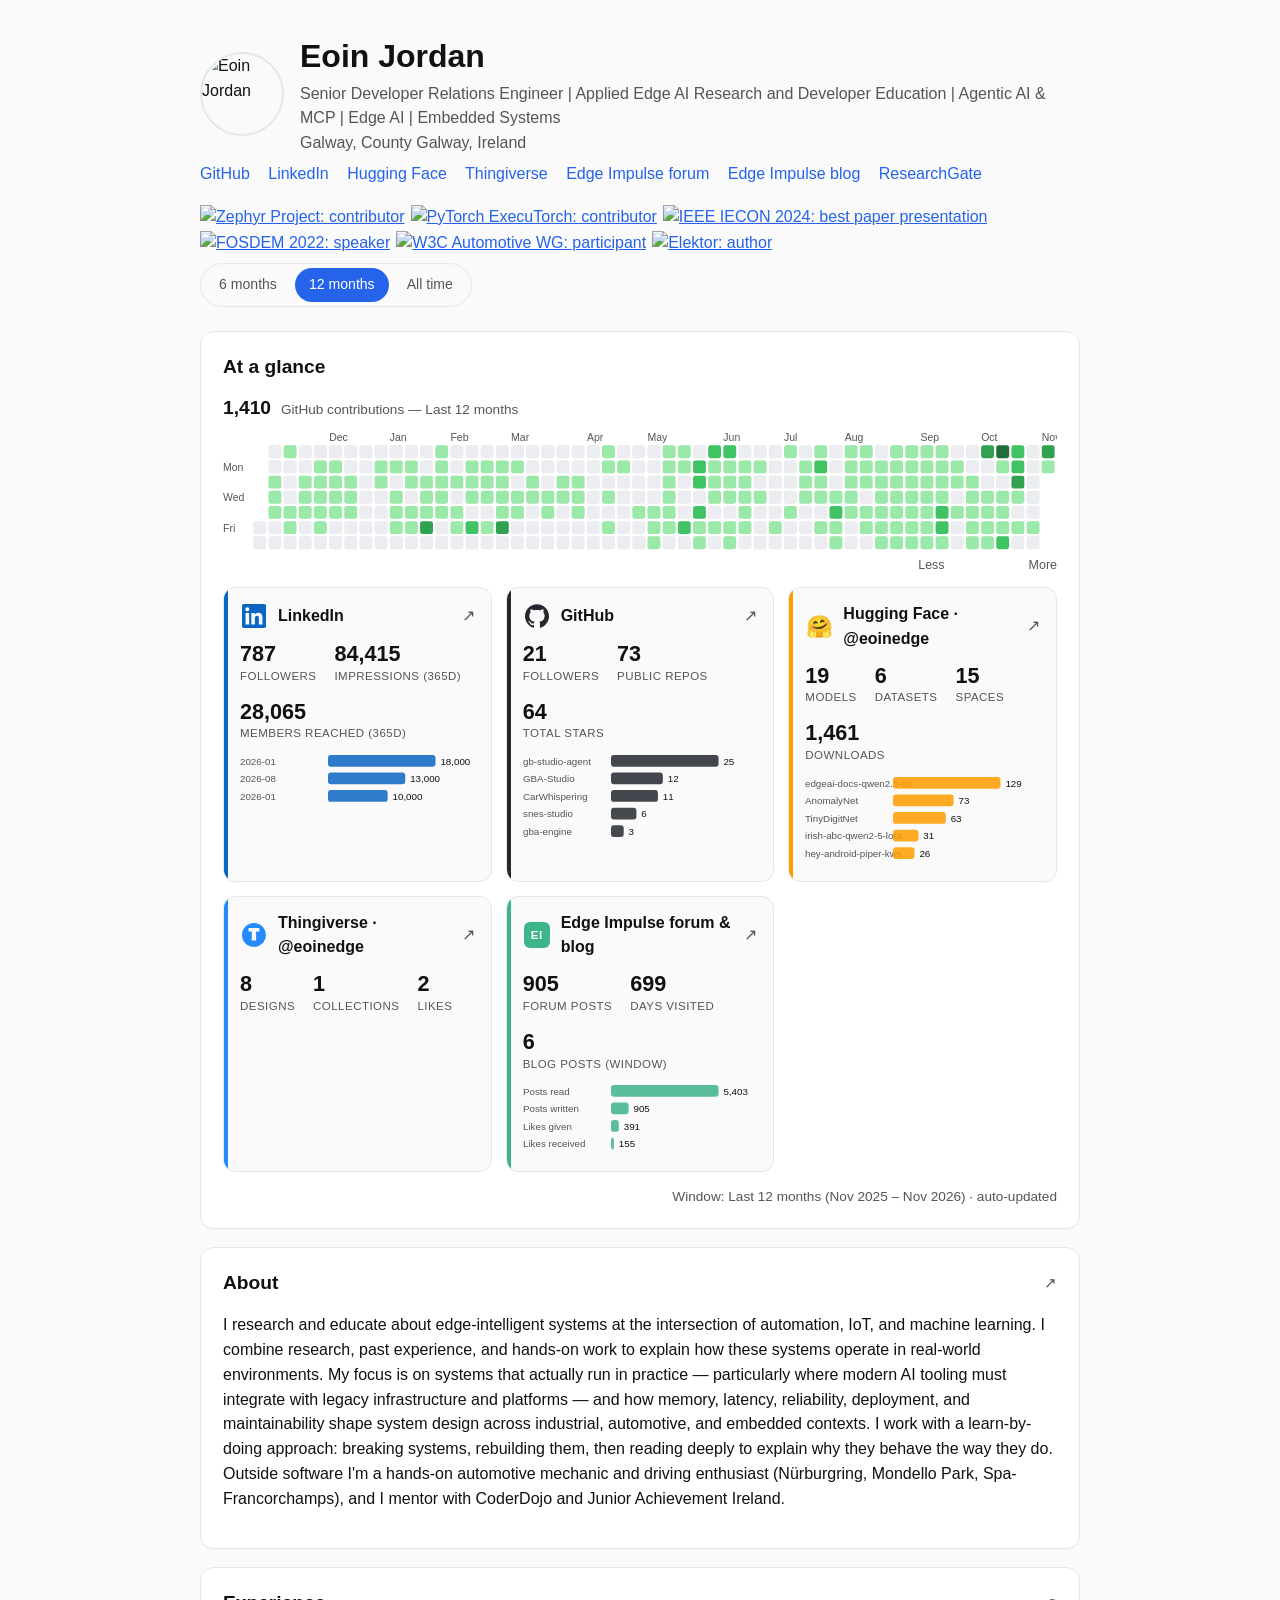
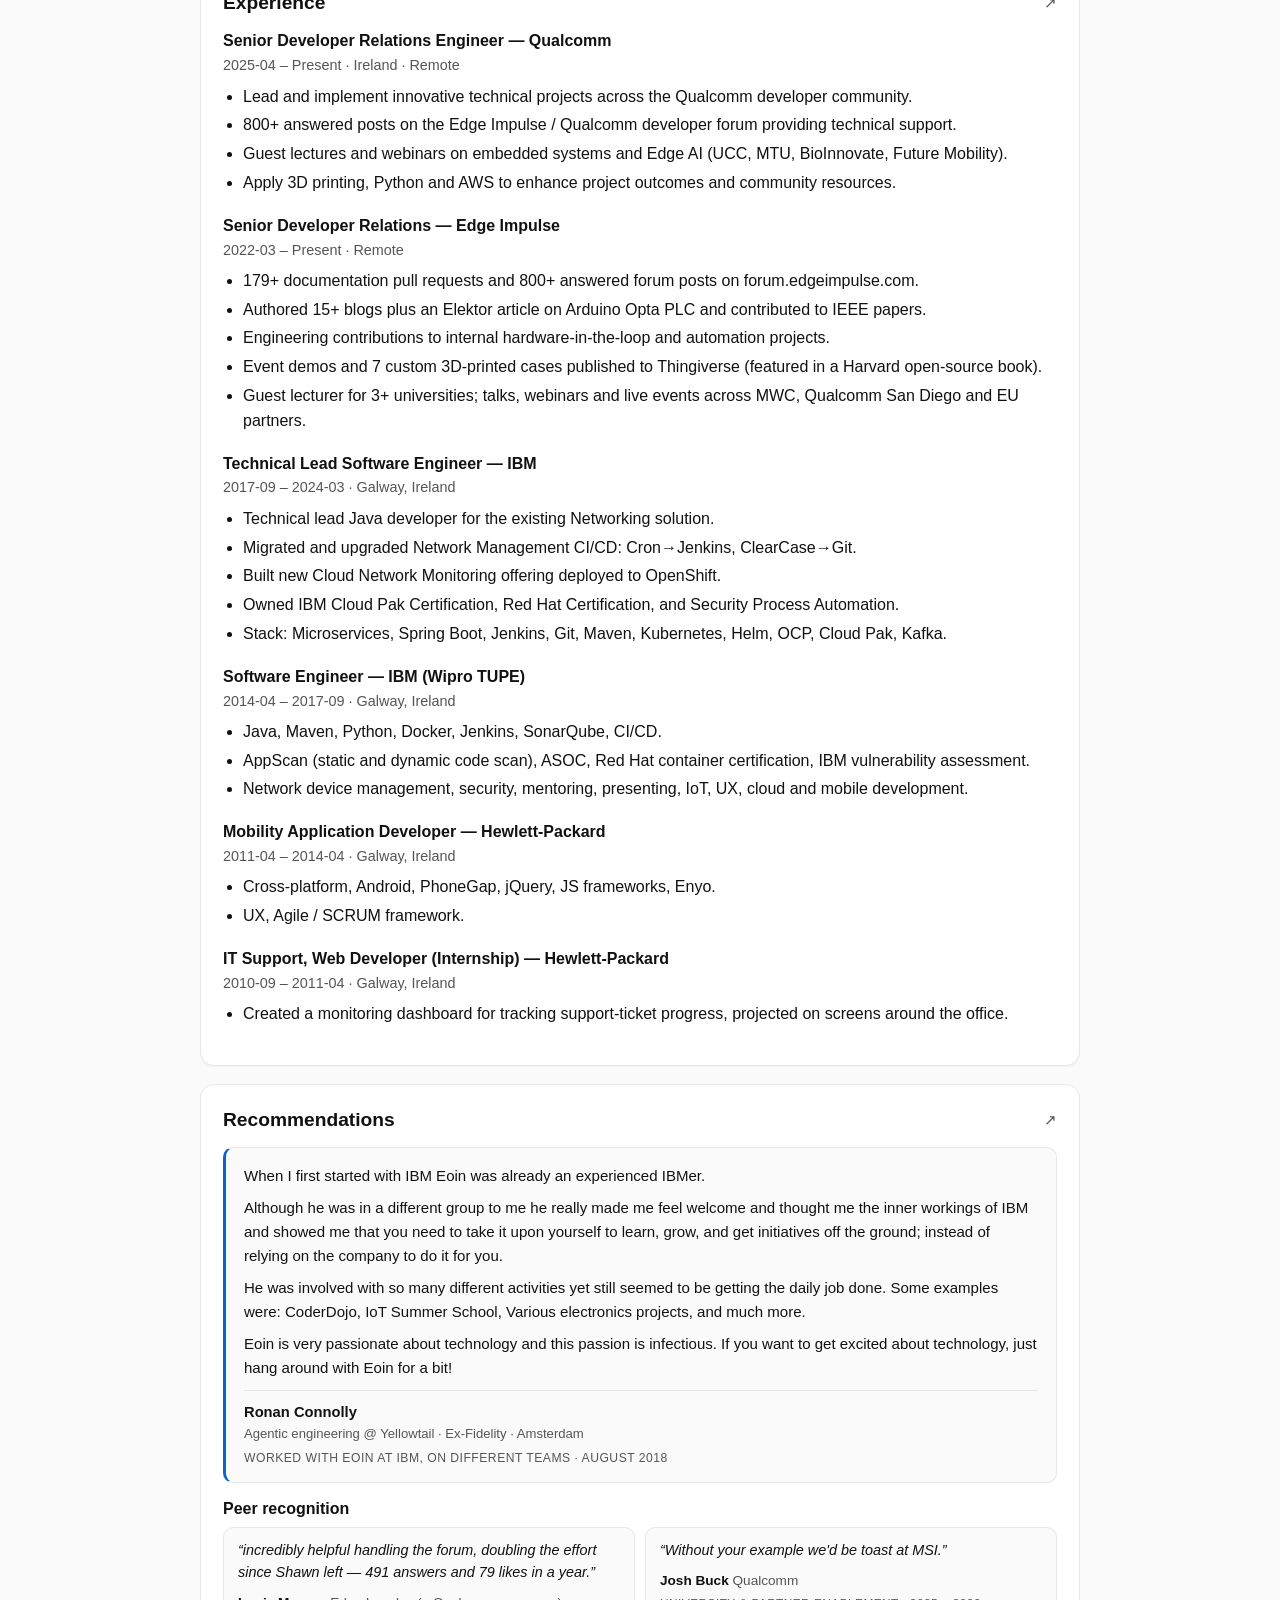
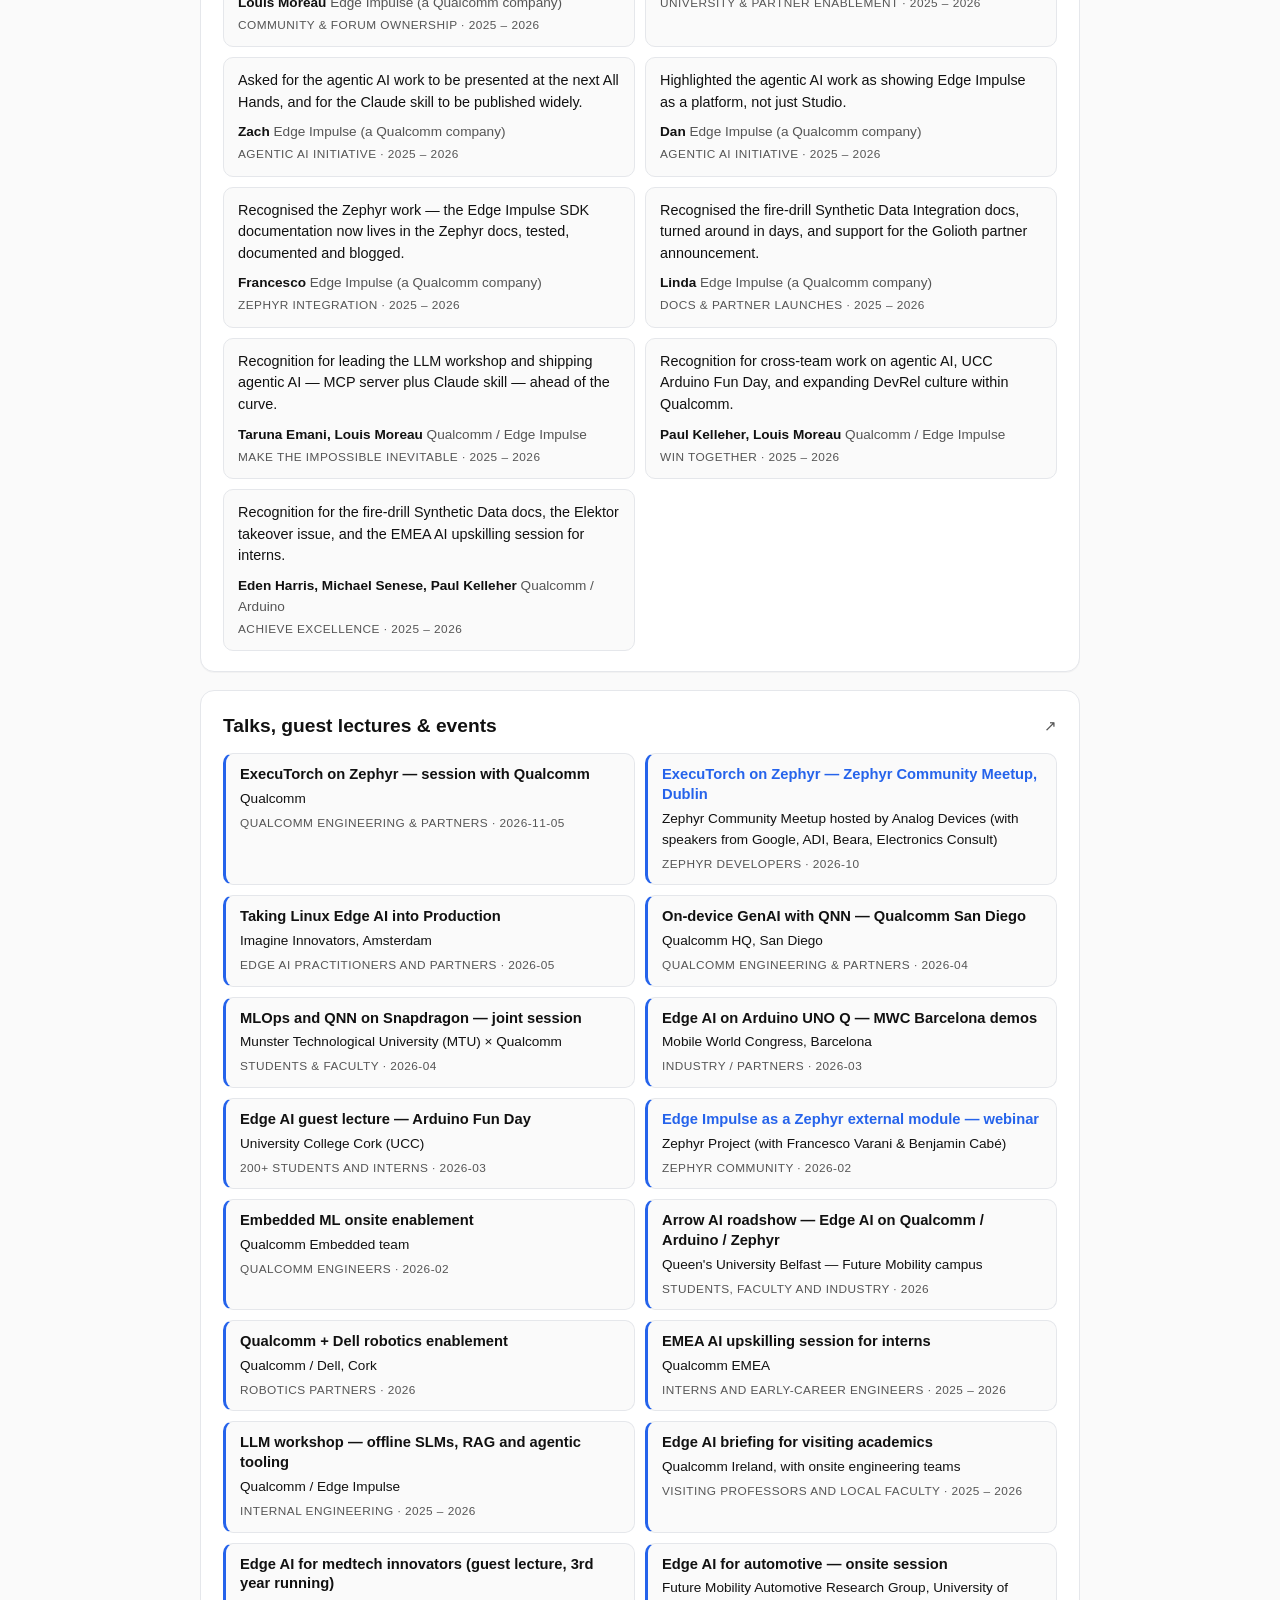
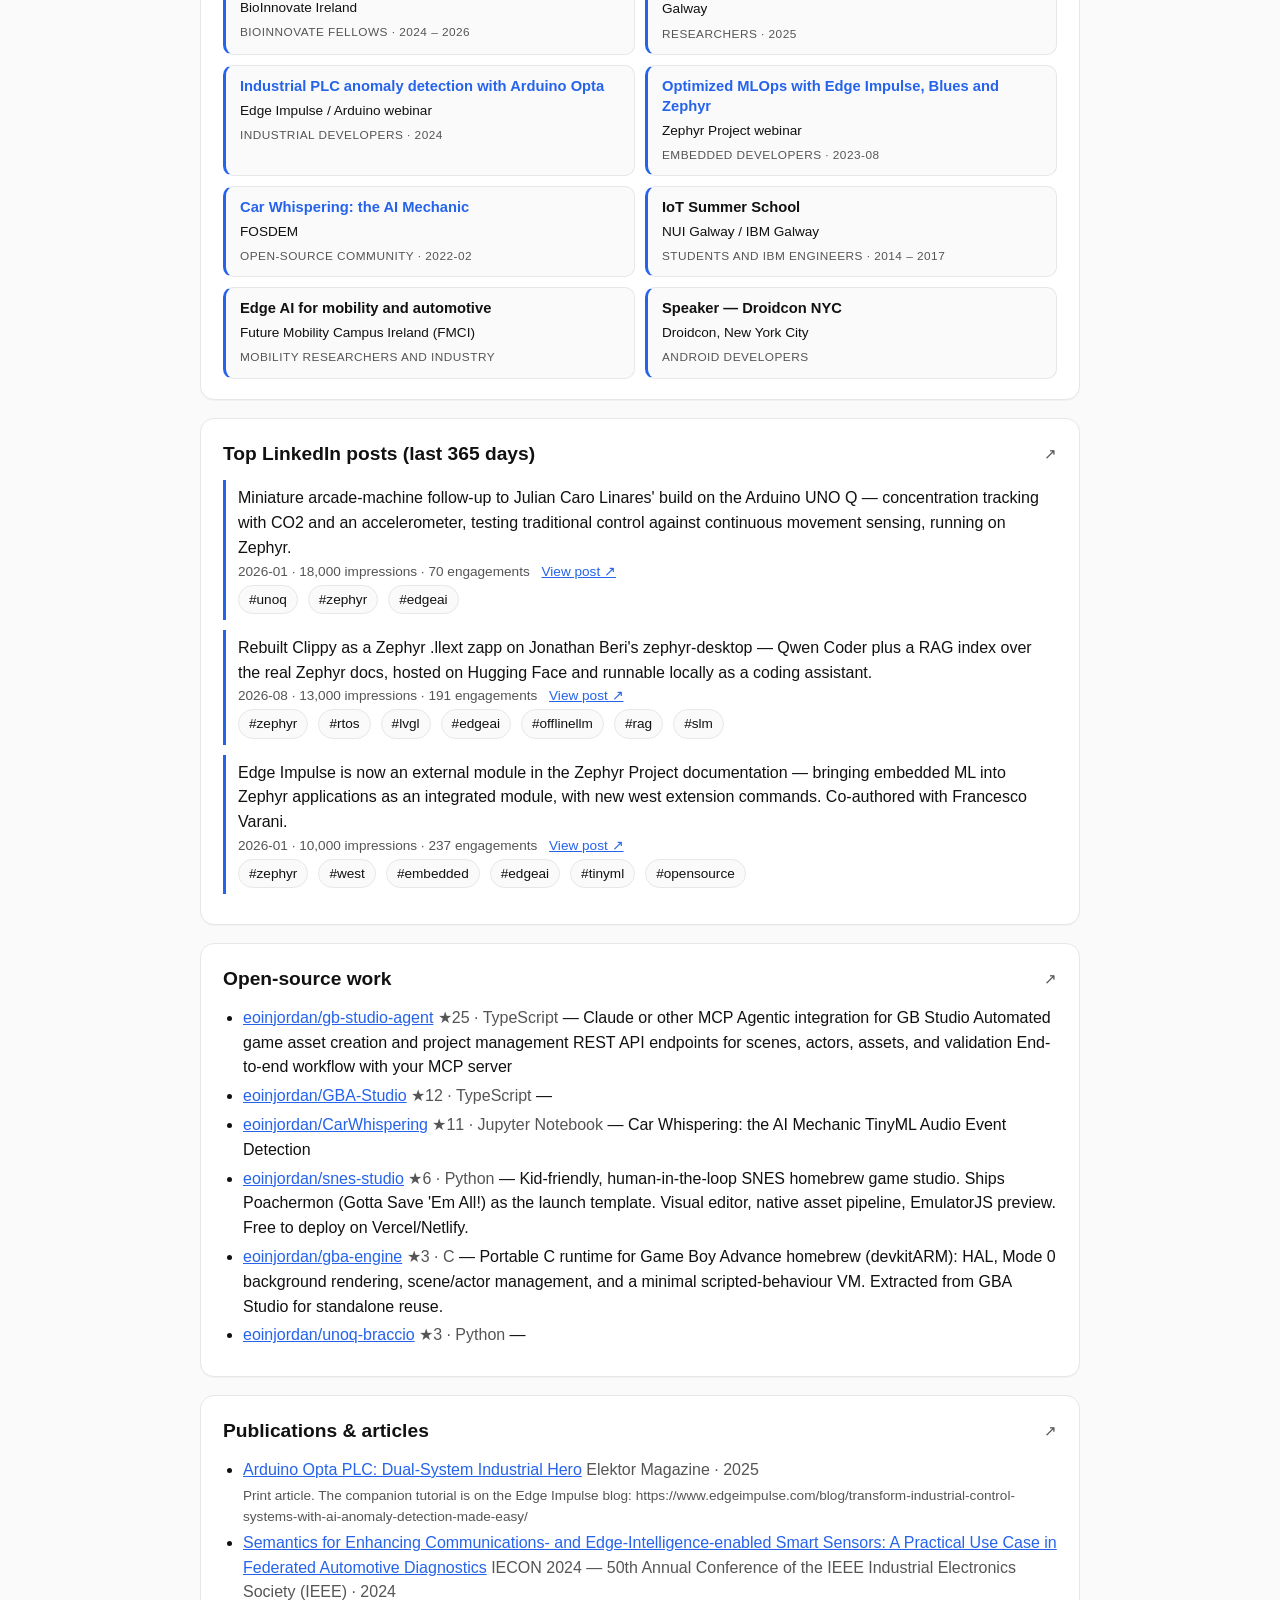
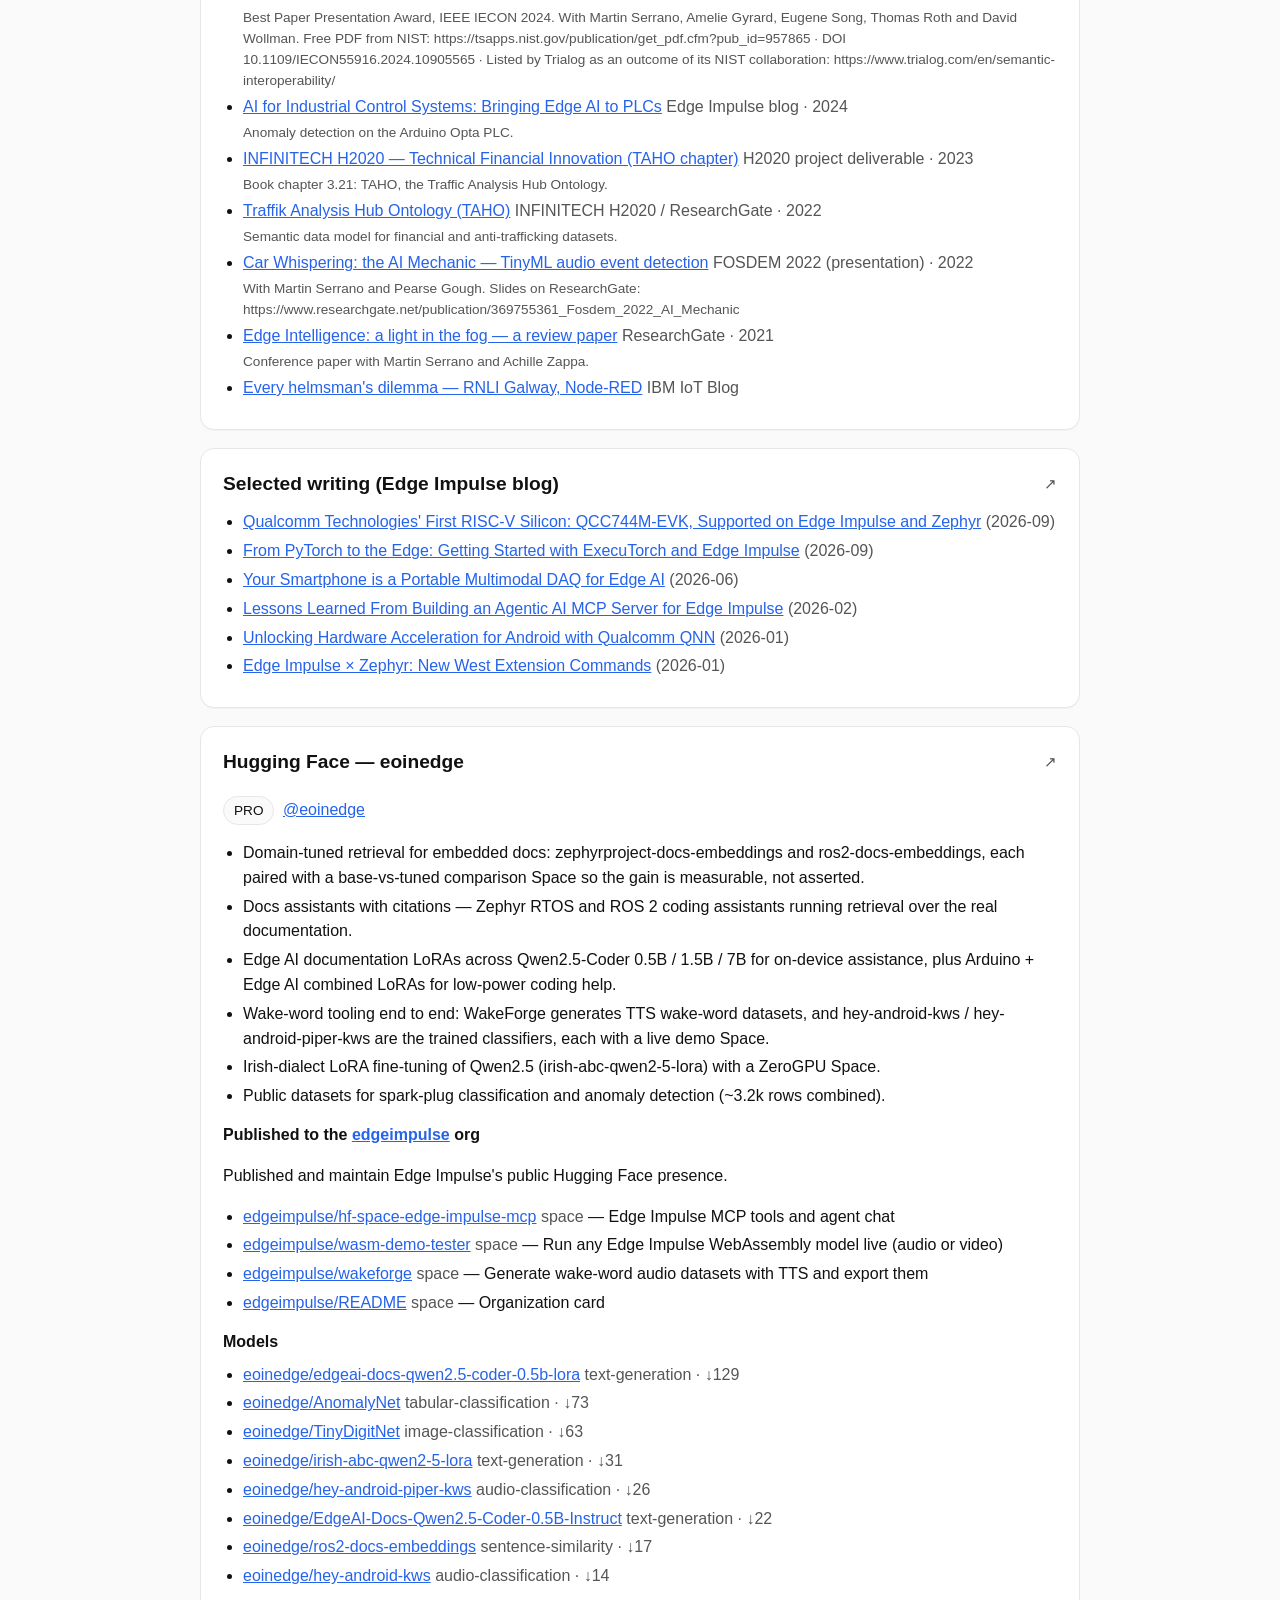
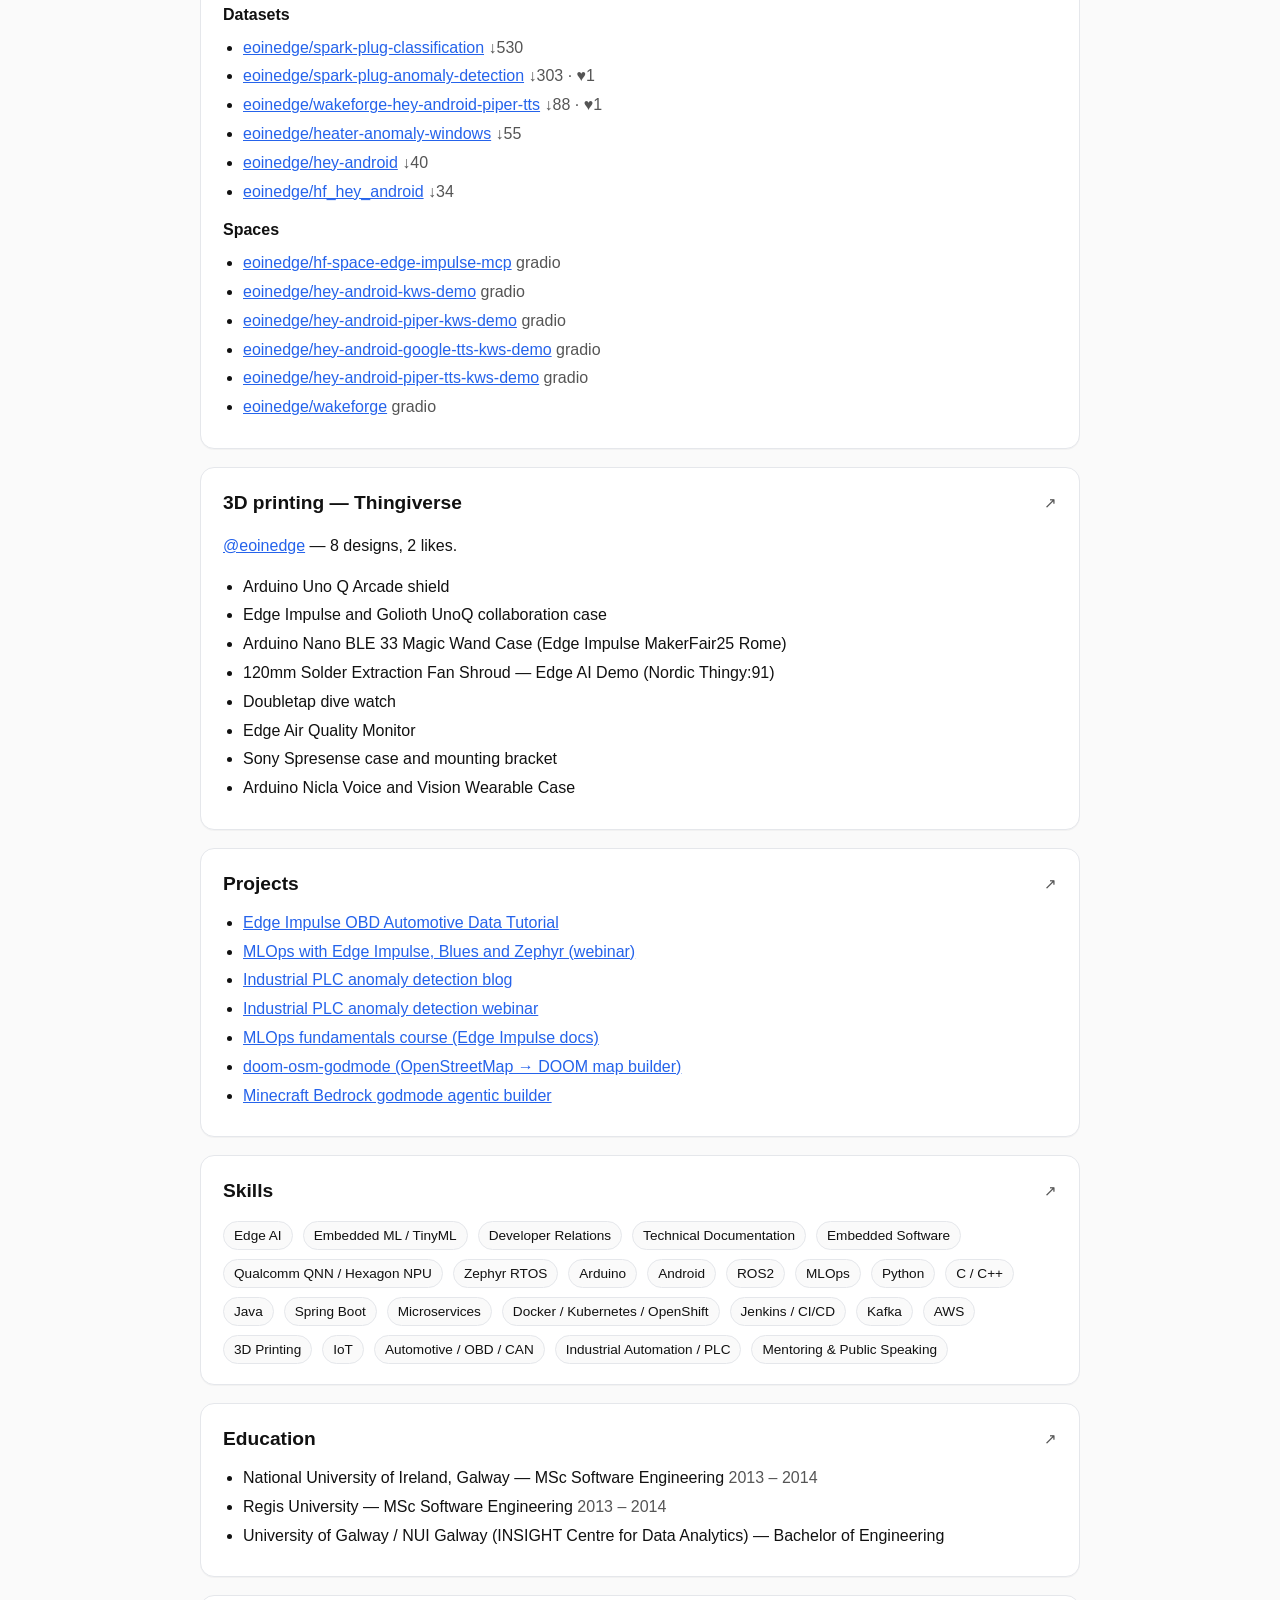
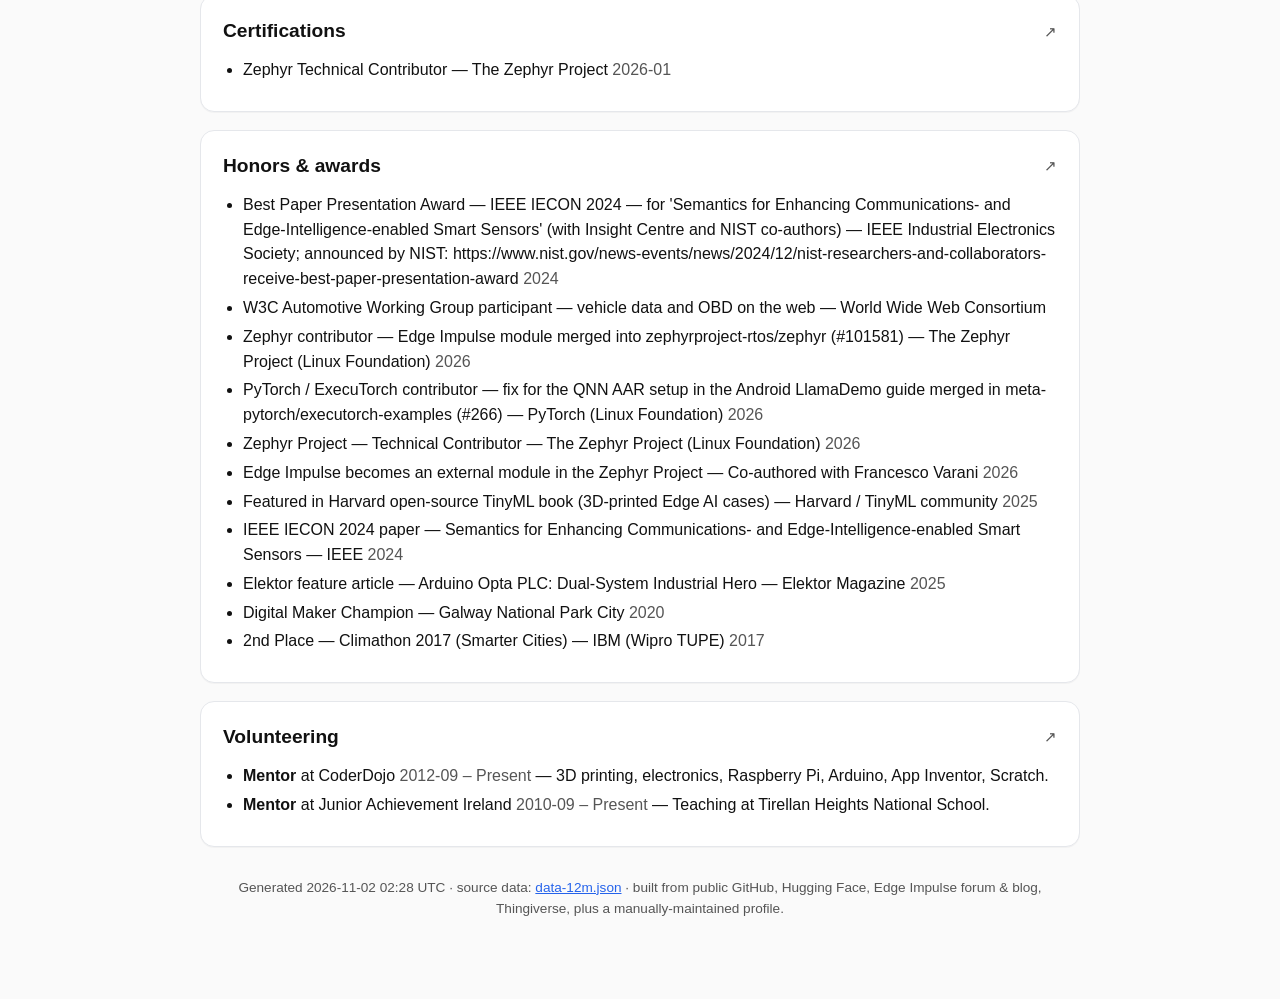
==== commit cd57f2c6: "site: W3C Automotive Working Group badge" ====
--- a/12m.html
+++ b/12m.html
@@ -26,12 +26,12 @@
     </div>
   </div>
   <div class="links"><a href="https://github.com/eoinjordan" rel="me noopener">GitHub</a> <a href="https://www.linkedin.com/in/eoin-jordan/" rel="me noopener">LinkedIn</a> <a href="https://huggingface.co/eoinedge" rel="me noopener">Hugging Face</a> <a href="https://www.thingiverse.com/eoinedge/designs" rel="me noopener">Thingiverse</a> <a href="https://forum.edgeimpulse.com/u/eoin" rel="me noopener">Edge Impulse forum</a> <a href="https://www.edgeimpulse.com/blog/author/eoinjordan/" rel="me noopener">Edge Impulse blog</a> <a href="https://www.researchgate.net/profile/Eoin-Jordan-4" rel="me noopener">ResearchGate</a></div>
-  <div class='badges'><a href='https://github.com/zephyrproject-rtos/zephyr/pull/101581' rel='noopener' title='Edge Impulse module merged into Zephyr'><img src='https://img.shields.io/badge/Zephyr%20Project-contributor-7929D2' alt='Zephyr Project: contributor' /></a><a href='https://github.com/meta-pytorch/executorch-examples/pull/266' rel='noopener' title='Merged in executorch-examples'><img src='https://img.shields.io/badge/PyTorch%20ExecuTorch-contributor-EE4C2C?logo=pytorch&amp;logoColor=white' alt='PyTorch ExecuTorch: contributor' /></a><a href='https://www.nist.gov/news-events/news/2024/12/nist-researchers-and-collaborators-receive-best-paper-presentation-award' rel='noopener' title='Best Paper Presentation Award, IEEE IECON 2024'><img src='https://img.shields.io/badge/IEEE%20IECON%202024-best%20paper%20presentation-00629B?logo=ieee&amp;logoColor=white' alt='IEEE IECON 2024: best paper presentation' /></a><a href='https://archive.fosdem.org/2022/schedule/event/lt_car_whispering/' rel='noopener' title='Car Whispering: the AI Mechanic'><img src='https://img.shields.io/badge/FOSDEM%202022-speaker-AB1A6C' alt='FOSDEM 2022: speaker' /></a><a href='https://www.w3.org/' rel='noopener' title='World Wide Web Consortium'><img src='https://img.shields.io/badge/W3C-member%20participant-005A9C' alt='W3C: member participant' /></a><a href='https://www.elektormagazine.com/magazine/elektor-469' rel='noopener' title='Arduino Opta PLC: Dual-System Industrial Hero'><img src='https://img.shields.io/badge/Elektor-author-2E8B57' alt='Elektor: author' /></a></div>
+  <div class='badges'><a href='https://github.com/zephyrproject-rtos/zephyr/pull/101581' rel='noopener' title='Edge Impulse module merged into Zephyr'><img src='https://img.shields.io/badge/Zephyr%20Project-contributor-7929D2' alt='Zephyr Project: contributor' /></a><a href='https://github.com/meta-pytorch/executorch-examples/pull/266' rel='noopener' title='Merged in executorch-examples'><img src='https://img.shields.io/badge/PyTorch%20ExecuTorch-contributor-EE4C2C?logo=pytorch&amp;logoColor=white' alt='PyTorch ExecuTorch: contributor' /></a><a href='https://www.nist.gov/news-events/news/2024/12/nist-researchers-and-collaborators-receive-best-paper-presentation-award' rel='noopener' title='Best Paper Presentation Award, IEEE IECON 2024'><img src='https://img.shields.io/badge/IEEE%20IECON%202024-best%20paper%20presentation-00629B?logo=ieee&amp;logoColor=white' alt='IEEE IECON 2024: best paper presentation' /></a><a href='https://archive.fosdem.org/2022/schedule/event/lt_car_whispering/' rel='noopener' title='Car Whispering: the AI Mechanic'><img src='https://img.shields.io/badge/FOSDEM%202022-speaker-AB1A6C' alt='FOSDEM 2022: speaker' /></a><a href='https://www.w3.org/groups/wg/auto/' rel='noopener' title='W3C Automotive Working Group: vehicle information services and OBD data on the web'><img src='https://img.shields.io/badge/W3C%20Automotive%20WG-participant-005A9C' alt='W3C Automotive WG: participant' /></a><a href='https://www.elektormagazine.com/magazine/elektor-469' rel='noopener' title='Arduino Opta PLC: Dual-System Industrial Hero'><img src='https://img.shields.io/badge/Elektor-author-2E8B57' alt='Elektor: author' /></a></div>
   <div class='tabs'><a class="" href="6m.html">6 months</a><a class="on" href="12m.html">12 months</a><a class="" href="index.html">All time</a></div>
 </header>
-<section><h2>At a glance</h2><div class='contrib-wrap'><div class='contrib-head'><span class='n'>1,410</span><span class='l'>GitHub contributions — Last 12 months</span></div><style scoped></style><svg class="contrib" viewBox="0 0 715 105" width="100%" preserveAspectRatio="xMinYMin meet"><text x="91" y="10" font-size="9" fill="var(--muted)">Dec</text><text x="143" y="10" font-size="9" fill="var(--muted)">Jan</text><text x="195" y="10" font-size="9" fill="var(--muted)">Feb</text><text x="247" y="10" font-size="9" fill="var(--muted)">Mar</text><text x="312" y="10" font-size="9" fill="var(--muted)">Apr</text><text x="364" y="10" font-size="9" fill="var(--muted)">May</text><text x="429" y="10" font-size="9" fill="var(--muted)">Jun</text><text x="481" y="10" font-size="9" fill="var(--muted)">Jul</text><text x="533" y="10" font-size="9" fill="var(--muted)">Aug</text><text x="598" y="10" font-size="9" fill="var(--muted)">Sep</text><text x="650" y="10" font-size="9" fill="var(--muted)">Oct</text><text x="702" y="10" font-size="9" fill="var(--muted)">Nov</text><text x="0" y="36" font-size="9" fill="var(--muted)">Mon</text><text x="0" y="62" font-size="9" fill="var(--muted)">Wed</text><text x="0" y="88" font-size="9" fill="var(--muted)">Fri</text><rect x="26" y="79" width="11" height="11" rx="2" ry="2" class="cl-0"><title>2025-11-07 · 0 contributions</title></rect><rect x="26" y="92" width="11" height="11" rx="2" ry="2" class="cl-0"><title>2025-11-08 · 0 contributions</title></rect><rect x="39" y="14" width="11" height="11" rx="2" ry="2" class="cl-0"><title>2025-11-09 · 0 contributions</title></rect><rect x="39" y="27" width="11" height="11" rx="2" ry="2" class="cl-0"><title>2025-11-10 · 0 contributions</title></rect><rect x="39" y="40" width="11" height="11" rx="2" ry="2" class="cl-1"><title>2025-11-11 · 1 contribution</title></rect><rect x="39" y="53" width="11" height="11" rx="2" ry="2" class="cl-1"><title>2025-11-12 · 5 contributions</title></rect><rect x="39" y="66" width="11" height="11" rx="2" ry="2" class="cl-1"><title>2025-11-13 · 4 contributions</title></rect><rect x="39" y="79" width="11" height="11" rx="2" ry="2" class="cl-0"><title>2025-11-14 · 0 contributions</title></rect><rect x="39" y="92" width="11" height="11" rx="2" ry="2" class="cl-0"><title>2025-11-15 · 0 contributions</title></rect><rect x="52" y="14" width="11" height="11" rx="2" ry="2" class="cl-1"><title>2025-11-16 · 1 contribution</title></rect><rect x="52" y="27" width="11" height="11" rx="2" ry="2" class="cl-0"><title>2025-11-17 · 0 contributions</title></rect><rect x="52" y="40" width="11" height="11" rx="2" ry="2" class="cl-0"><title>2025-11-18 · 0 contributions</title></rect><rect x="52" y="53" width="11" height="11" rx="2" ry="2" class="cl-0"><title>2025-11-19 · 0 contributions</title></rect><rect x="52" y="66" width="11" height="11" rx="2" ry="2" class="cl-1"><title>2025-11-20 · 6 contributions</title></rect><rect x="52" y="79" width="11" height="11" rx="2" ry="2" class="cl-1"><title>2025-11-21 · 2 contributions</title></rect><rect x="52" y="92" width="11" height="11" rx="2" ry="2" class="cl-0"><title>2025-11-22 · 0 contributions</title></rect><rect x="65" y="14" width="11" height="11" rx="2" ry="2" class="cl-0"><title>2025-11-23 · 0 contributions</title></rect><rect x="65" y="27" width="11" height="11" rx="2" ry="2" class="cl-0"><title>2025-11-24 · 0 contributions</title></rect><rect x="65" y="40" width="11" height="11" rx="2" ry="2" class="cl-1"><title>2025-11-25 · 4 contributions</title></rect><rect x="65" y="53" width="11" height="11" rx="2" ry="2" class="cl-1"><title>2025-11-26 · 6 contributions</title></rect><rect x="65" y="66" width="11" height="11" rx="2" ry="2" class="cl-1"><title>2025-11-27 · 9 contributions</title></rect><rect x="65" y="79" width="11" height="11" rx="2" ry="2" class="cl-0"><title>2025-11-28 · 0 contributions</title></rect><rect x="65" y="92" width="11" height="11" rx="2" ry="2" class="cl-0"><title>2025-11-29 · 0 contributions</title></rect><rect x="78" y="14" width="11" height="11" rx="2" ry="2" class="cl-0"><title>2025-11-30 · 0 contributions</title></rect><rect x="78" y="27" width="11" height="11" rx="2" ry="2" class="cl-1"><title>2025-12-01 · 1 contribution</title></rect><rect x="78" y="40" width="11" height="11" rx="2" ry="2" class="cl-1"><title>2025-12-02 · 1 contribution</title></rect><rect x="78" y="53" width="11" height="11" rx="2" ry="2" class="cl-1"><title>2025-12-03 · 2 contributions</title></rect><rect x="78" y="66" width="11" height="11" rx="2" ry="2" class="cl-1"><title>2025-12-04 · 1 contribution</title></rect><rect x="78" y="79" width="11" height="11" rx="2" ry="2" class="cl-1"><title>2025-12-05 · 14 contributions</title></rect><rect x="78" y="92" width="11" height="11" rx="2" ry="2" class="cl-0"><title>2025-12-06 · 0 contributions</title></rect><rect x="91" y="14" width="11" height="11" rx="2" ry="2" class="cl-0"><title>2025-12-07 · 0 contributions</title></rect><rect x="91" y="27" width="11" height="11" rx="2" ry="2" class="cl-1"><title>2025-12-08 · 9 contributions</title></rect><rect x="91" y="40" width="11" height="11" rx="2" ry="2" class="cl-1"><title>2025-12-09 · 10 contributions</title></rect><rect x="91" y="53" width="11" height="11" rx="2" ry="2" class="cl-1"><title>2025-12-10 · 6 contributions</title></rect><rect x="91" y="66" width="11" height="11" rx="2" ry="2" class="cl-1"><title>2025-12-11 · 4 contributions</title></rect><rect x="91" y="79" width="11" height="11" rx="2" ry="2" class="cl-0"><title>2025-12-12 · 0 contributions</title></rect><rect x="91" y="92" width="11" height="11" rx="2" ry="2" class="cl-0"><title>2025-12-13 · 0 contributions</title></rect><rect x="104" y="14" width="11" height="11" rx="2" ry="2" class="cl-0"><title>2025-12-14 · 0 contributions</title></rect><rect x="104" y="27" width="11" height="11" rx="2" ry="2" class="cl-0"><title>2025-12-15 · 0 contributions</title></rect><rect x="104" y="40" width="11" height="11" rx="2" ry="2" class="cl-1"><title>2025-12-16 · 1 contribution</title></rect><rect x="104" y="53" width="11" height="11" rx="2" ry="2" class="cl-1"><title>2025-12-17 · 3 contributions</title></rect><rect x="104" y="66" width="11" height="11" rx="2" ry="2" class="cl-1"><title>2025-12-18 · 3 contributions</title></rect><rect x="104" y="79" width="11" height="11" rx="2" ry="2" class="cl-0"><title>2025-12-19 · 0 contributions</title></rect><rect x="104" y="92" width="11" height="11" rx="2" ry="2" class="cl-0"><title>2025-12-20 · 0 contributions</title></rect><rect x="117" y="14" width="11" height="11" rx="2" ry="2" class="cl-0"><title>2025-12-21 · 0 contributions</title></rect><rect x="117" y="27" width="11" height="11" rx="2" ry="2" class="cl-0"><title>2025-12-22 · 0 contributions</title></rect><rect x="117" y="40" width="11" height="11" rx="2" ry="2" class="cl-0"><title>2025-12-23 · 0 contributions</title></rect><rect x="117" y="53" width="11" height="11" rx="2" ry="2" class="cl-0"><title>2025-12-24 · 0 contributions</title></rect><rect x="117" y="66" width="11" height="11" rx="2" ry="2" class="cl-0"><title>2025-12-25 · 0 contributions</title></rect><rect x="117" y="79" width="11" height="11" rx="2" ry="2" class="cl-0"><title>2025-12-26 · 0 contributions</title></rect><rect x="117" y="92" width="11" height="11" rx="2" ry="2" class="cl-0"><title>2025-12-27 · 0 contributions</title></rect><rect x="130" y="14" width="11" height="11" rx="2" ry="2" class="cl-0"><title>2025-12-28 · 0 contributions</title></rect><rect x="130" y="27" width="11" height="11" rx="2" ry="2" class="cl-1"><title>2025-12-29 · 1 contribution</title></rect><rect x="130" y="40" width="11" height="11" rx="2" ry="2" class="cl-1"><title>2025-12-30 · 2 contributions</title></rect><rect x="130" y="53" width="11" height="11" rx="2" ry="2" class="cl-0"><title>2025-12-31 · 0 contributions</title></rect><rect x="130" y="66" width="11" height="11" rx="2" ry="2" class="cl-0"><title>2026-01-01 · 0 contributions</title></rect><rect x="130" y="79" width="11" height="11" rx="2" ry="2" class="cl-0"><title>2026-01-02 · 0 contributions</title></rect><rect x="130" y="92" width="11" height="11" rx="2" ry="2" class="cl-0"><title>2026-01-03 · 0 contributions</title></rect><rect x="143" y="14" width="11" height="11" rx="2" ry="2" class="cl-0"><title>2026-01-04 · 0 contributions</title></rect><rect x="143" y="27" width="11" height="11" rx="2" ry="2" class="cl-1"><title>2026-01-05 · 2 contributions</title></rect><rect x="143" y="40" width="11" height="11" rx="2" ry="2" class="cl-0"><title>2026-01-06 · 0 contributions</title></rect><rect x="143" y="53" width="11" height="11" rx="2" ry="2" class="cl-1"><title>2026-01-07 · 1 contribution</title></rect><rect x="143" y="66" width="11" height="11" rx="2" ry="2" class="cl-1"><title>2026-01-08 · 7 contributions</title></rect><rect x="143" y="79" width="11" height="11" rx="2" ry="2" class="cl-1"><title>2026-01-09 · 2 contributions</title></rect><rect x="143" y="92" width="11" height="11" rx="2" ry="2" class="cl-0"><title>2026-01-10 · 0 contributions</title></rect><rect x="156" y="14" width="11" height="11" rx="2" ry="2" class="cl-0"><title>2026-01-11 · 0 contributions</title></rect><rect x="156" y="27" width="11" height="11" rx="2" ry="2" class="cl-1"><title>2026-01-12 · 6 contributions</title></rect><rect x="156" y="40" width="11" height="11" rx="2" ry="2" class="cl-1"><title>2026-01-13 · 6 contributions</title></rect><rect x="156" y="53" width="11" height="11" rx="2" ry="2" class="cl-0"><title>2026-01-14 · 0 contributions</title></rect><rect x="156" y="66" width="11" height="11" rx="2" ry="2" class="cl-1"><title>2026-01-15 · 2 contributions</title></rect><rect x="156" y="79" width="11" height="11" rx="2" ry="2" class="cl-1"><title>2026-01-16 · 1 contribution</title></rect><rect x="156" y="92" width="11" height="11" rx="2" ry="2" class="cl-0"><title>2026-01-17 · 0 contributions</title></rect><rect x="169" y="14" width="11" height="11" rx="2" ry="2" class="cl-0"><title>2026-01-18 · 0 contributions</title></rect><rect x="169" y="27" width="11" height="11" rx="2" ry="2" class="cl-0"><title>2026-01-19 · 0 contributions</title></rect><rect x="169" y="40" width="11" height="11" rx="2" ry="2" class="cl-1"><title>2026-01-20 · 2 contributions</title></rect><rect x="169" y="53" width="11" height="11" rx="2" ry="2" class="cl-1"><title>2026-01-21 · 6 contributions</title></rect><rect x="169" y="66" width="11" height="11" rx="2" ry="2" class="cl-1"><title>2026-01-22 · 9 contributions</title></rect><rect x="169" y="79" width="11" height="11" rx="2" ry="2" class="cl-3"><title>2026-01-23 · 39 contributions</title></rect><rect x="169" y="92" width="11" height="11" rx="2" ry="2" class="cl-0"><title>2026-01-24 · 0 contributions</title></rect><rect x="182" y="14" width="11" height="11" rx="2" ry="2" class="cl-1"><title>2026-01-25 · 7 contributions</title></rect><rect x="182" y="27" width="11" height="11" rx="2" ry="2" class="cl-1"><title>2026-01-26 · 10 contributions</title></rect><rect x="182" y="40" width="11" height="11" rx="2" ry="2" class="cl-1"><title>2026-01-27 · 4 contributions</title></rect><rect x="182" y="53" width="11" height="11" rx="2" ry="2" class="cl-1"><title>2026-01-28 · 5 contributions</title></rect><rect x="182" y="66" width="11" height="11" rx="2" ry="2" class="cl-1"><title>2026-01-29 · 4 contributions</title></rect><rect x="182" y="79" width="11" height="11" rx="2" ry="2" class="cl-0"><title>2026-01-30 · 0 contributions</title></rect><rect x="182" y="92" width="11" height="11" rx="2" ry="2" class="cl-0"><title>2026-01-31 · 0 contributions</title></rect><rect x="195" y="14" width="11" height="11" rx="2" ry="2" class="cl-0"><title>2026-02-01 · 0 contributions</title></rect><rect x="195" y="27" width="11" height="11" rx="2" ry="2" class="cl-0"><title>2026-02-02 · 0 contributions</title></rect><rect x="195" y="40" width="11" height="11" rx="2" ry="2" class="cl-1"><title>2026-02-03 · 3 contributions</title></rect><rect x="195" y="53" width="11" height="11" rx="2" ry="2" class="cl-0"><title>2026-02-04 · 0 contributions</title></rect><rect x="195" y="66" width="11" height="11" rx="2" ry="2" class="cl-1"><title>2026-02-05 · 9 contributions</title></rect><rect x="195" y="79" width="11" height="11" rx="2" ry="2" class="cl-1"><title>2026-02-06 · 14 contributions</title></rect><rect x="195" y="92" width="11" height="11" rx="2" ry="2" class="cl-0"><title>2026-02-07 · 0 contributions</title></rect><rect x="208" y="14" width="11" height="11" rx="2" ry="2" class="cl-0"><title>2026-02-08 · 0 contributions</title></rect><rect x="208" y="27" width="11" height="11" rx="2" ry="2" class="cl-1"><title>2026-02-09 · 1 contribution</title></rect><rect x="208" y="40" width="11" height="11" rx="2" ry="2" class="cl-1"><title>2026-02-10 · 14 contributions</title></rect><rect x="208" y="53" width="11" height="11" rx="2" ry="2" class="cl-1"><title>2026-02-11 · 10 contributions</title></rect><rect x="208" y="66" width="11" height="11" rx="2" ry="2" class="cl-0"><title>2026-02-12 · 0 contributions</title></rect><rect x="208" y="79" width="11" height="11" rx="2" ry="2" class="cl-2"><title>2026-02-13 · 25 contributions</title></rect><rect x="208" y="92" width="11" height="11" rx="2" ry="2" class="cl-0"><title>2026-02-14 · 0 contributions</title></rect><rect x="221" y="14" width="11" height="11" rx="2" ry="2" class="cl-0"><title>2026-02-15 · 0 contributions</title></rect><rect x="221" y="27" width="11" height="11" rx="2" ry="2" class="cl-1"><title>2026-02-16 · 3 contributions</title></rect><rect x="221" y="40" width="11" height="11" rx="2" ry="2" class="cl-1"><title>2026-02-17 · 1 contribution</title></rect><rect x="221" y="53" width="11" height="11" rx="2" ry="2" class="cl-1"><title>2026-02-18 · 7 contributions</title></rect><rect x="221" y="66" width="11" height="11" rx="2" ry="2" class="cl-0"><title>2026-02-19 · 0 contributions</title></rect><rect x="221" y="79" width="11" height="11" rx="2" ry="2" class="cl-1"><title>2026-02-20 · 8 contributions</title></rect><rect x="221" y="92" width="11" height="11" rx="2" ry="2" class="cl-0"><title>2026-02-21 · 0 contributions</title></rect><rect x="234" y="14" width="11" height="11" rx="2" ry="2" class="cl-0"><title>2026-02-22 · 0 contributions</title></rect><rect x="234" y="27" width="11" height="11" rx="2" ry="2" class="cl-1"><title>2026-02-23 · 2 contributions</title></rect><rect x="234" y="40" width="11" height="11" rx="2" ry="2" class="cl-1"><title>2026-02-24 · 3 contributions</title></rect><rect x="234" y="53" width="11" height="11" rx="2" ry="2" class="cl-1"><title>2026-02-25 · 4 contributions</title></rect><rect x="234" y="66" width="11" height="11" rx="2" ry="2" class="cl-1"><title>2026-02-26 · 15 contributions</title></rect><rect x="234" y="79" width="11" height="11" rx="2" ry="2" class="cl-3"><title>2026-02-27 · 35 contributions</title></rect><rect x="234" y="92" width="11" height="11" rx="2" ry="2" class="cl-0"><title>2026-02-28 · 0 contributions</title></rect><rect x="247" y="14" width="11" height="11" rx="2" ry="2" class="cl-0"><title>2026-03-01 · 0 contributions</title></rect><rect x="247" y="27" width="11" height="11" rx="2" ry="2" class="cl-1"><title>2026-03-02 · 1 contribution</title></rect><rect x="247" y="40" width="11" height="11" rx="2" ry="2" class="cl-0"><title>2026-03-03 · 0 contributions</title></rect><rect x="247" y="53" width="11" height="11" rx="2" ry="2" class="cl-1"><title>2026-03-04 · 9 contributions</title></rect><rect x="247" y="66" width="11" height="11" rx="2" ry="2" class="cl-1"><title>2026-03-05 · 2 contributions</title></rect><rect x="247" y="79" width="11" height="11" rx="2" ry="2" class="cl-0"><title>2026-03-06 · 0 contributions</title></rect><rect x="247" y="92" width="11" height="11" rx="2" ry="2" class="cl-0"><title>2026-03-07 · 0 contributions</title></rect><rect x="260" y="14" width="11" height="11" rx="2" ry="2" class="cl-0"><title>2026-03-08 · 0 contributions</title></rect><rect x="260" y="27" width="11" height="11" rx="2" ry="2" class="cl-0"><title>2026-03-09 · 0 contributions</title></rect><rect x="260" y="40" width="11" height="11" rx="2" ry="2" class="cl-1"><title>2026-03-10 · 4 contributions</title></rect><rect x="260" y="53" width="11" height="11" rx="2" ry="2" class="cl-1"><title>2026-03-11 · 6 contributions</title></rect><rect x="260" y="66" width="11" height="11" rx="2" ry="2" class="cl-0"><title>2026-03-12 · 0 contributions</title></rect><rect x="260" y="79" width="11" height="11" rx="2" ry="2" class="cl-0"><title>2026-03-13 · 0 contributions</title></rect><rect x="260" y="92" width="11" height="11" rx="2" ry="2" class="cl-0"><title>2026-03-14 · 0 contributions</title></rect><rect x="273" y="14" width="11" height="11" rx="2" ry="2" class="cl-0"><title>2026-03-15 · 0 contributions</title></rect><rect x="273" y="27" width="11" height="11" rx="2" ry="2" class="cl-0"><title>2026-03-16 · 0 contributions</title></rect><rect x="273" y="40" width="11" height="11" rx="2" ry="2" class="cl-0"><title>2026-03-17 · 0 contributions</title></rect><rect x="273" y="53" width="11" height="11" rx="2" ry="2" class="cl-1"><title>2026-03-18 · 3 contributions</title></rect><rect x="273" y="66" width="11" height="11" rx="2" ry="2" class="cl-1"><title>2026-03-19 · 1 contribution</title></rect><rect x="273" y="79" width="11" height="11" rx="2" ry="2" class="cl-0"><title>2026-03-20 · 0 contributions</title></rect><rect x="273" y="92" width="11" height="11" rx="2" ry="2" class="cl-0"><title>2026-03-21 · 0 contributions</title></rect><rect x="286" y="14" width="11" height="11" rx="2" ry="2" class="cl-0"><title>2026-03-22 · 0 contributions</title></rect><rect x="286" y="27" width="11" height="11" rx="2" ry="2" class="cl-0"><title>2026-03-23 · 0 contributions</title></rect><rect x="286" y="40" width="11" height="11" rx="2" ry="2" class="cl-1"><title>2026-03-24 · 2 contributions</title></rect><rect x="286" y="53" width="11" height="11" rx="2" ry="2" class="cl-1"><title>2026-03-25 · 5 contributions</title></rect><rect x="286" y="66" width="11" height="11" rx="2" ry="2" class="cl-0"><title>2026-03-26 · 0 contributions</title></rect><rect x="286" y="79" width="11" height="11" rx="2" ry="2" class="cl-0"><title>2026-03-27 · 0 contributions</title></rect><rect x="286" y="92" width="11" height="11" rx="2" ry="2" class="cl-0"><title>2026-03-28 · 0 contributions</title></rect><rect x="299" y="14" width="11" height="11" rx="2" ry="2" class="cl-0"><title>2026-03-29 · 0 contributions</title></rect><rect x="299" y="27" width="11" height="11" rx="2" ry="2" class="cl-0"><title>2026-03-30 · 0 contributions</title></rect><rect x="299" y="40" width="11" height="11" rx="2" ry="2" class="cl-1"><title>2026-03-31 · 2 contributions</title></rect><rect x="299" y="53" width="11" height="11" rx="2" ry="2" class="cl-1"><title>2026-04-01 · 1 contribution</title></rect><rect x="299" y="66" width="11" height="11" rx="2" ry="2" class="cl-1"><title>2026-04-02 · 2 contributions</title></rect><rect x="299" y="79" width="11" height="11" rx="2" ry="2" class="cl-0"><title>2026-04-03 · 0 contributions</title></rect><rect x="299" y="92" width="11" height="11" rx="2" ry="2" class="cl-0"><title>2026-04-04 · 0 contributions</title></rect><rect x="312" y="14" width="11" height="11" rx="2" ry="2" class="cl-0"><title>2026-04-05 · 0 contributions</title></rect><rect x="312" y="27" width="11" height="11" rx="2" ry="2" class="cl-0"><title>2026-04-06 · 0 contributions</title></rect><rect x="312" y="40" width="11" height="11" rx="2" ry="2" class="cl-0"><title>2026-04-07 · 0 contributions</title></rect><rect x="312" y="53" width="11" height="11" rx="2" ry="2" class="cl-0"><title>2026-04-08 · 0 contributions</title></rect><rect x="312" y="66" width="11" height="11" rx="2" ry="2" class="cl-0"><title>2026-04-09 · 0 contributions</title></rect><rect x="312" y="79" width="11" height="11" rx="2" ry="2" class="cl-0"><title>2026-04-10 · 0 contributions</title></rect><rect x="312" y="92" width="11" height="11" rx="2" ry="2" class="cl-0"><title>2026-04-11 · 0 contributions</title></rect><rect x="325" y="14" width="11" height="11" rx="2" ry="2" class="cl-1"><title>2026-04-12 · 4 contributions</title></rect><rect x="325" y="27" width="11" height="11" rx="2" ry="2" class="cl-1"><title>2026-04-13 · 1 contribution</title></rect><rect x="325" y="40" width="11" height="11" rx="2" ry="2" class="cl-0"><title>2026-04-14 · 0 contributions</title></rect><rect x="325" y="53" width="11" height="11" rx="2" ry="2" class="cl-1"><title>2026-04-15 · 4 contributions</title></rect><rect x="325" y="66" width="11" height="11" rx="2" ry="2" class="cl-0"><title>2026-04-16 · 0 contributions</title></rect><rect x="325" y="79" width="11" height="11" rx="2" ry="2" class="cl-1"><title>2026-04-17 · 6 contributions</title></rect><rect x="325" y="92" width="11" height="11" rx="2" ry="2" class="cl-0"><title>2026-04-18 · 0 contributions</title></rect><rect x="338" y="14" width="11" height="11" rx="2" ry="2" class="cl-0"><title>2026-04-19 · 0 contributions</title></rect><rect x="338" y="27" width="11" height="11" rx="2" ry="2" class="cl-1"><title>2026-04-20 · 4 contributions</title></rect><rect x="338" y="40" width="11" height="11" rx="2" ry="2" class="cl-0"><title>2026-04-21 · 0 contributions</title></rect><rect x="338" y="53" width="11" height="11" rx="2" ry="2" class="cl-0"><title>2026-04-22 · 0 contributions</title></rect><rect x="338" y="66" width="11" height="11" rx="2" ry="2" class="cl-0"><title>2026-04-23 · 0 contributions</title></rect><rect x="338" y="79" width="11" height="11" rx="2" ry="2" class="cl-0"><title>2026-04-24 · 0 contributions</title></rect><rect x="338" y="92" width="11" height="11" rx="2" ry="2" class="cl-0"><title>2026-04-25 · 0 contributions</title></rect><rect x="351" y="14" width="11" height="11" rx="2" ry="2" class="cl-0"><title>2026-04-26 · 0 contributions</title></rect><rect x="351" y="27" width="11" height="11" rx="2" ry="2" class="cl-0"><title>2026-04-27 · 0 contributions</title></rect><rect x="351" y="40" width="11" height="11" rx="2" ry="2" class="cl-0"><title>2026-04-28 · 0 contributions</title></rect><rect x="351" y="53" width="11" height="11" rx="2" ry="2" class="cl-0"><title>2026-04-29 · 0 contributions</title></rect><rect x="351" y="66" width="11" height="11" rx="2" ry="2" class="cl-1"><title>2026-04-30 · 1 contribution</title></rect><rect x="351" y="79" width="11" height="11" rx="2" ry="2" class="cl-0"><title>2026-05-01 · 0 contributions</title></rect><rect x="351" y="92" width="11" height="11" rx="2" ry="2" class="cl-0"><title>2026-05-02 · 0 contributions</title></rect><rect x="364" y="14" width="11" height="11" rx="2" ry="2" class="cl-0"><title>2026-05-03 · 0 contributions</title></rect><rect x="364" y="27" width="11" height="11" rx="2" ry="2" class="cl-0"><title>2026-05-04 · 0 contributions</title></rect><rect x="364" y="40" width="11" height="11" rx="2" ry="2" class="cl-0"><title>2026-05-05 · 0 contributions</title></rect><rect x="364" y="53" width="11" height="11" rx="2" ry="2" class="cl-0"><title>2026-05-06 · 0 contributions</title></rect><rect x="364" y="66" width="11" height="11" rx="2" ry="2" class="cl-1"><title>2026-05-07 · 1 contribution</title></rect><rect x="364" y="79" width="11" height="11" rx="2" ry="2" class="cl-1"><title>2026-05-08 · 1 contribution</title></rect><rect x="364" y="92" width="11" height="11" rx="2" ry="2" class="cl-1"><title>2026-05-09 · 1 contribution</title></rect><rect x="377" y="14" width="11" height="11" rx="2" ry="2" class="cl-1"><title>2026-05-10 · 1 contribution</title></rect><rect x="377" y="27" width="11" height="11" rx="2" ry="2" class="cl-1"><title>2026-05-11 · 2 contributions</title></rect><rect x="377" y="40" width="11" height="11" rx="2" ry="2" class="cl-1"><title>2026-05-12 · 8 contributions</title></rect><rect x="377" y="53" width="11" height="11" rx="2" ry="2" class="cl-1"><title>2026-05-13 · 5 contributions</title></rect><rect x="377" y="66" width="11" height="11" rx="2" ry="2" class="cl-1"><title>2026-05-14 · 16 contributions</title></rect><rect x="377" y="79" width="11" height="11" rx="2" ry="2" class="cl-1"><title>2026-05-15 · 2 contributions</title></rect><rect x="377" y="92" width="11" height="11" rx="2" ry="2" class="cl-0"><title>2026-05-16 · 0 contributions</title></rect><rect x="390" y="14" width="11" height="11" rx="2" ry="2" class="cl-1"><title>2026-05-17 · 8 contributions</title></rect><rect x="390" y="27" width="11" height="11" rx="2" ry="2" class="cl-1"><title>2026-05-18 · 2 contributions</title></rect><rect x="390" y="40" width="11" height="11" rx="2" ry="2" class="cl-0"><title>2026-05-19 · 0 contributions</title></rect><rect x="390" y="53" width="11" height="11" rx="2" ry="2" class="cl-0"><title>2026-05-20 · 0 contributions</title></rect><rect x="390" y="66" width="11" height="11" rx="2" ry="2" class="cl-0"><title>2026-05-21 · 0 contributions</title></rect><rect x="390" y="79" width="11" height="11" rx="2" ry="2" class="cl-2"><title>2026-05-22 · 32 contributions</title></rect><rect x="390" y="92" width="11" height="11" rx="2" ry="2" class="cl-0"><title>2026-05-23 · 0 contributions</title></rect><rect x="403" y="14" width="11" height="11" rx="2" ry="2" class="cl-0"><title>2026-05-24 · 0 contributions</title></rect><rect x="403" y="27" width="11" height="11" rx="2" ry="2" class="cl-2"><title>2026-05-25 · 19 contributions</title></rect><rect x="403" y="40" width="11" height="11" rx="2" ry="2" class="cl-2"><title>2026-05-26 · 23 contributions</title></rect><rect x="403" y="53" width="11" height="11" rx="2" ry="2" class="cl-0"><title>2026-05-27 · 0 contributions</title></rect><rect x="403" y="66" width="11" height="11" rx="2" ry="2" class="cl-2"><title>2026-05-28 · 25 contributions</title></rect><rect x="403" y="79" width="11" height="11" rx="2" ry="2" class="cl-1"><title>2026-05-29 · 4 contributions</title></rect><rect x="403" y="92" width="11" height="11" rx="2" ry="2" class="cl-1"><title>2026-05-30 · 7 contributions</title></rect><rect x="416" y="14" width="11" height="11" rx="2" ry="2" class="cl-2"><title>2026-05-31 · 28 contributions</title></rect><rect x="416" y="27" width="11" height="11" rx="2" ry="2" class="cl-1"><title>2026-06-01 · 5 contributions</title></rect><rect x="416" y="40" width="11" height="11" rx="2" ry="2" class="cl-1"><title>2026-06-02 · 15 contributions</title></rect><rect x="416" y="53" width="11" height="11" rx="2" ry="2" class="cl-1"><title>2026-06-03 · 2 contributions</title></rect><rect x="416" y="66" width="11" height="11" rx="2" ry="2" class="cl-0"><title>2026-06-04 · 0 contributions</title></rect><rect x="416" y="79" width="11" height="11" rx="2" ry="2" class="cl-1"><title>2026-06-05 · 2 contributions</title></rect><rect x="416" y="92" width="11" height="11" rx="2" ry="2" class="cl-0"><title>2026-06-06 · 0 contributions</title></rect><rect x="429" y="14" width="11" height="11" rx="2" ry="2" class="cl-2"><title>2026-06-07 · 28 contributions</title></rect><rect x="429" y="27" width="11" height="11" rx="2" ry="2" class="cl-1"><title>2026-06-08 · 7 contributions</title></rect><rect x="429" y="40" width="11" height="11" rx="2" ry="2" class="cl-1"><title>2026-06-09 · 5 contributions</title></rect><rect x="429" y="53" width="11" height="11" rx="2" ry="2" class="cl-1"><title>2026-06-10 · 9 contributions</title></rect><rect x="429" y="66" width="11" height="11" rx="2" ry="2" class="cl-0"><title>2026-06-11 · 0 contributions</title></rect><rect x="429" y="79" width="11" height="11" rx="2" ry="2" class="cl-1"><title>2026-06-12 · 1 contribution</title></rect><rect x="429" y="92" width="11" height="11" rx="2" ry="2" class="cl-1"><title>2026-06-13 · 1 contribution</title></rect><rect x="442" y="14" width="11" height="11" rx="2" ry="2" class="cl-0"><title>2026-06-14 · 0 contributions</title></rect><rect x="442" y="27" width="11" height="11" rx="2" ry="2" class="cl-1"><title>2026-06-15 · 4 contributions</title></rect><rect x="442" y="40" width="11" height="11" rx="2" ry="2" class="cl-1"><title>2026-06-16 · 7 contributions</title></rect><rect x="442" y="53" width="11" height="11" rx="2" ry="2" class="cl-1"><title>2026-06-17 · 3 contributions</title></rect><rect x="442" y="66" width="11" height="11" rx="2" ry="2" class="cl-1"><title>2026-06-18 · 1 contribution</title></rect><rect x="442" y="79" width="11" height="11" rx="2" ry="2" class="cl-1"><title>2026-06-19 · 1 contribution</title></rect><rect x="442" y="92" width="11" height="11" rx="2" ry="2" class="cl-0"><title>2026-06-20 · 0 contributions</title></rect><rect x="455" y="14" width="11" height="11" rx="2" ry="2" class="cl-0"><title>2026-06-21 · 0 contributions</title></rect><rect x="455" y="27" width="11" height="11" rx="2" ry="2" class="cl-1"><title>2026-06-22 · 1 contribution</title></rect><rect x="455" y="40" width="11" height="11" rx="2" ry="2" class="cl-0"><title>2026-06-23 · 0 contributions</title></rect><rect x="455" y="53" width="11" height="11" rx="2" ry="2" class="cl-1"><title>2026-06-24 · 1 contribution</title></rect><rect x="455" y="66" width="11" height="11" rx="2" ry="2" class="cl-0"><title>2026-06-25 · 0 contributions</title></rect><rect x="455" y="79" width="11" height="11" rx="2" ry="2" class="cl-0"><title>2026-06-26 · 0 contributions</title></rect><rect x="455" y="92" width="11" height="11" rx="2" ry="2" class="cl-0"><title>2026-06-27 · 0 contributions</title></rect><rect x="468" y="14" width="11" height="11" rx="2" ry="2" class="cl-0"><title>2026-06-28 · 0 contributions</title></rect><rect x="468" y="27" width="11" height="11" rx="2" ry="2" class="cl-0"><title>2026-06-29 · 0 contributions</title></rect><rect x="468" y="40" width="11" height="11" rx="2" ry="2" class="cl-0"><title>2026-06-30 · 0 contributions</title></rect><rect x="468" y="53" width="11" height="11" rx="2" ry="2" class="cl-0"><title>2026-07-01 · 0 contributions</title></rect><rect x="468" y="66" width="11" height="11" rx="2" ry="2" class="cl-0"><title>2026-07-02 · 0 contributions</title></rect><rect x="468" y="79" width="11" height="11" rx="2" ry="2" class="cl-1"><title>2026-07-03 · 14 contributions</title></rect><rect x="468" y="92" width="11" height="11" rx="2" ry="2" class="cl-0"><title>2026-07-04 · 0 contributions</title></rect><rect x="481" y="14" width="11" height="11" rx="2" ry="2" class="cl-1"><title>2026-07-05 · 2 contributions</title></rect><rect x="481" y="27" width="11" height="11" rx="2" ry="2" class="cl-0"><title>2026-07-06 · 0 contributions</title></rect><rect x="481" y="40" width="11" height="11" rx="2" ry="2" class="cl-0"><title>2026-07-07 · 0 contributions</title></rect><rect x="481" y="53" width="11" height="11" rx="2" ry="2" class="cl-0"><title>2026-07-08 · 0 contributions</title></rect><rect x="481" y="66" width="11" height="11" rx="2" ry="2" class="cl-1"><title>2026-07-09 · 12 contributions</title></rect><rect x="481" y="79" width="11" height="11" rx="2" ry="2" class="cl-0"><title>2026-07-10 · 0 contributions</title></rect><rect x="481" y="92" width="11" height="11" rx="2" ry="2" class="cl-0"><title>2026-07-11 · 0 contributions</title></rect><rect x="494" y="14" width="11" height="11" rx="2" ry="2" class="cl-0"><title>2026-07-12 · 0 contributions</title></rect><rect x="494" y="27" width="11" height="11" rx="2" ry="2" class="cl-1"><title>2026-07-13 · 3 contributions</title></rect><rect x="494" y="40" width="11" height="11" rx="2" ry="2" class="cl-1"><title>2026-07-14 · 5 contributions</title></rect><rect x="494" y="53" width="11" height="11" rx="2" ry="2" class="cl-1"><title>2026-07-15 · 6 contributions</title></rect><rect x="494" y="66" width="11" height="11" rx="2" ry="2" class="cl-0"><title>2026-07-16 · 0 contributions</title></rect><rect x="494" y="79" width="11" height="11" rx="2" ry="2" class="cl-0"><title>2026-07-17 · 0 contributions</title></rect><rect x="494" y="92" width="11" height="11" rx="2" ry="2" class="cl-0"><title>2026-07-18 · 0 contributions</title></rect><rect x="507" y="14" width="11" height="11" rx="2" ry="2" class="cl-1"><title>2026-07-19 · 11 contributions</title></rect><rect x="507" y="27" width="11" height="11" rx="2" ry="2" class="cl-2"><title>2026-07-20 · 25 contributions</title></rect><rect x="507" y="40" width="11" height="11" rx="2" ry="2" class="cl-1"><title>2026-07-21 · 13 contributions</title></rect><rect x="507" y="53" width="11" height="11" rx="2" ry="2" class="cl-1"><title>2026-07-22 · 1 contribution</title></rect><rect x="507" y="66" width="11" height="11" rx="2" ry="2" class="cl-0"><title>2026-07-23 · 0 contributions</title></rect><rect x="507" y="79" width="11" height="11" rx="2" ry="2" class="cl-1"><title>2026-07-24 · 4 contributions</title></rect><rect x="507" y="92" width="11" height="11" rx="2" ry="2" class="cl-0"><title>2026-07-25 · 0 contributions</title></rect><rect x="520" y="14" width="11" height="11" rx="2" ry="2" class="cl-0"><title>2026-07-26 · 0 contributions</title></rect><rect x="520" y="27" width="11" height="11" rx="2" ry="2" class="cl-0"><title>2026-07-27 · 0 contributions</title></rect><rect x="520" y="40" width="11" height="11" rx="2" ry="2" class="cl-0"><title>2026-07-28 · 0 contributions</title></rect><rect x="520" y="53" width="11" height="11" rx="2" ry="2" class="cl-1"><title>2026-07-29 · 4 contributions</title></rect><rect x="520" y="66" width="11" height="11" rx="2" ry="2" class="cl-2"><title>2026-07-30 · 22 contributions</title></rect><rect x="520" y="79" width="11" height="11" rx="2" ry="2" class="cl-1"><title>2026-07-31 · 15 contributions</title></rect><rect x="520" y="92" width="11" height="11" rx="2" ry="2" class="cl-1"><title>2026-08-01 · 1 contribution</title></rect><rect x="533" y="14" width="11" height="11" rx="2" ry="2" class="cl-1"><title>2026-08-02 · 6 contributions</title></rect><rect x="533" y="27" width="11" height="11" rx="2" ry="2" class="cl-1"><title>2026-08-03 · 10 contributions</title></rect><rect x="533" y="40" width="11" height="11" rx="2" ry="2" class="cl-1"><title>2026-08-04 · 2 contributions</title></rect><rect x="533" y="53" width="11" height="11" rx="2" ry="2" class="cl-1"><title>2026-08-05 · 3 contributions</title></rect><rect x="533" y="66" width="11" height="11" rx="2" ry="2" class="cl-1"><title>2026-08-06 · 1 contribution</title></rect><rect x="533" y="79" width="11" height="11" rx="2" ry="2" class="cl-0"><title>2026-08-07 · 0 contributions</title></rect><rect x="533" y="92" width="11" height="11" rx="2" ry="2" class="cl-0"><title>2026-08-08 · 0 contributions</title></rect><rect x="546" y="14" width="11" height="11" rx="2" ry="2" class="cl-1"><title>2026-08-09 · 4 contributions</title></rect><rect x="546" y="27" width="11" height="11" rx="2" ry="2" class="cl-1"><title>2026-08-10 · 15 contributions</title></rect><rect x="546" y="40" width="11" height="11" rx="2" ry="2" class="cl-1"><title>2026-08-11 · 3 contributions</title></rect><rect x="546" y="53" width="11" height="11" rx="2" ry="2" class="cl-0"><title>2026-08-12 · 0 contributions</title></rect><rect x="546" y="66" width="11" height="11" rx="2" ry="2" class="cl-1"><title>2026-08-13 · 4 contributions</title></rect><rect x="546" y="79" width="11" height="11" rx="2" ry="2" class="cl-1"><title>2026-08-14 · 5 contributions</title></rect><rect x="546" y="92" width="11" height="11" rx="2" ry="2" class="cl-0"><title>2026-08-15 · 0 contributions</title></rect><rect x="559" y="14" width="11" height="11" rx="2" ry="2" class="cl-0"><title>2026-08-16 · 0 contributions</title></rect><rect x="559" y="27" width="11" height="11" rx="2" ry="2" class="cl-1"><title>2026-08-17 · 2 contributions</title></rect><rect x="559" y="40" width="11" height="11" rx="2" ry="2" class="cl-1"><title>2026-08-18 · 1 contribution</title></rect><rect x="559" y="53" width="11" height="11" rx="2" ry="2" class="cl-1"><title>2026-08-19 · 8 contributions</title></rect><rect x="559" y="66" width="11" height="11" rx="2" ry="2" class="cl-1"><title>2026-08-20 · 5 contributions</title></rect><rect x="559" y="79" width="11" height="11" rx="2" ry="2" class="cl-1"><title>2026-08-21 · 7 contributions</title></rect><rect x="559" y="92" width="11" height="11" rx="2" ry="2" class="cl-1"><title>2026-08-22 · 6 contributions</title></rect><rect x="572" y="14" width="11" height="11" rx="2" ry="2" class="cl-1"><title>2026-08-23 · 1 contribution</title></rect><rect x="572" y="27" width="11" height="11" rx="2" ry="2" class="cl-1"><title>2026-08-24 · 1 contribution</title></rect><rect x="572" y="40" width="11" height="11" rx="2" ry="2" class="cl-1"><title>2026-08-25 · 1 contribution</title></rect><rect x="572" y="53" width="11" height="11" rx="2" ry="2" class="cl-1"><title>2026-08-26 · 1 contribution</title></rect><rect x="572" y="66" width="11" height="11" rx="2" ry="2" class="cl-1"><title>2026-08-27 · 1 contribution</title></rect><rect x="572" y="79" width="11" height="11" rx="2" ry="2" class="cl-1"><title>2026-08-28 · 1 contribution</title></rect><rect x="572" y="92" width="11" height="11" rx="2" ry="2" class="cl-1"><title>2026-08-29 · 1 contribution</title></rect><rect x="585" y="14" width="11" height="11" rx="2" ry="2" class="cl-1"><title>2026-08-30 · 1 contribution</title></rect><rect x="585" y="27" width="11" height="11" rx="2" ry="2" class="cl-1"><title>2026-08-31 · 1 contribution</title></rect><rect x="585" y="40" width="11" height="11" rx="2" ry="2" class="cl-1"><title>2026-09-01 · 6 contributions</title></rect><rect x="585" y="53" width="11" height="11" rx="2" ry="2" class="cl-1"><title>2026-09-02 · 1 contribution</title></rect><rect x="585" y="66" width="11" height="11" rx="2" ry="2" class="cl-1"><title>2026-09-03 · 3 contributions</title></rect><rect x="585" y="79" width="11" height="11" rx="2" ry="2" class="cl-1"><title>2026-09-04 · 15 contributions</title></rect><rect x="585" y="92" width="11" height="11" rx="2" ry="2" class="cl-1"><title>2026-09-05 · 2 contributions</title></rect><rect x="598" y="14" width="11" height="11" rx="2" ry="2" class="cl-1"><title>2026-09-06 · 8 contributions</title></rect><rect x="598" y="27" width="11" height="11" rx="2" ry="2" class="cl-1"><title>2026-09-07 · 10 contributions</title></rect><rect x="598" y="40" width="11" height="11" rx="2" ry="2" class="cl-1"><title>2026-09-08 · 2 contributions</title></rect><rect x="598" y="53" width="11" height="11" rx="2" ry="2" class="cl-1"><title>2026-09-09 · 2 contributions</title></rect><rect x="598" y="66" width="11" height="11" rx="2" ry="2" class="cl-1"><title>2026-09-10 · 5 contributions</title></rect><rect x="598" y="79" width="11" height="11" rx="2" ry="2" class="cl-1"><title>2026-09-11 · 2 contributions</title></rect><rect x="598" y="92" width="11" height="11" rx="2" ry="2" class="cl-1"><title>2026-09-12 · 1 contribution</title></rect><rect x="611" y="14" width="11" height="11" rx="2" ry="2" class="cl-1"><title>2026-09-13 · 1 contribution</title></rect><rect x="611" y="27" width="11" height="11" rx="2" ry="2" class="cl-1"><title>2026-09-14 · 2 contributions</title></rect><rect x="611" y="40" width="11" height="11" rx="2" ry="2" class="cl-1"><title>2026-09-15 · 1 contribution</title></rect><rect x="611" y="53" width="11" height="11" rx="2" ry="2" class="cl-1"><title>2026-09-16 · 1 contribution</title></rect><rect x="611" y="66" width="11" height="11" rx="2" ry="2" class="cl-2"><title>2026-09-17 · 17 contributions</title></rect><rect x="611" y="79" width="11" height="11" rx="2" ry="2" class="cl-2"><title>2026-09-18 · 17 contributions</title></rect><rect x="611" y="92" width="11" height="11" rx="2" ry="2" class="cl-1"><title>2026-09-19 · 11 contributions</title></rect><rect x="624" y="14" width="11" height="11" rx="2" ry="2" class="cl-0"><title>2026-09-20 · 0 contributions</title></rect><rect x="624" y="27" width="11" height="11" rx="2" ry="2" class="cl-1"><title>2026-09-21 · 3 contributions</title></rect><rect x="624" y="40" width="11" height="11" rx="2" ry="2" class="cl-1"><title>2026-09-22 · 14 contributions</title></rect><rect x="624" y="53" width="11" height="11" rx="2" ry="2" class="cl-0"><title>2026-09-23 · 0 contributions</title></rect><rect x="624" y="66" width="11" height="11" rx="2" ry="2" class="cl-1"><title>2026-09-24 · 10 contributions</title></rect><rect x="624" y="79" width="11" height="11" rx="2" ry="2" class="cl-0"><title>2026-09-25 · 0 contributions</title></rect><rect x="624" y="92" width="11" height="11" rx="2" ry="2" class="cl-0"><title>2026-09-26 · 0 contributions</title></rect><rect x="637" y="14" width="11" height="11" rx="2" ry="2" class="cl-0"><title>2026-09-27 · 0 contributions</title></rect><rect x="637" y="27" width="11" height="11" rx="2" ry="2" class="cl-0"><title>2026-09-28 · 0 contributions</title></rect><rect x="637" y="40" width="11" height="11" rx="2" ry="2" class="cl-1"><title>2026-09-29 · 4 contributions</title></rect><rect x="637" y="53" width="11" height="11" rx="2" ry="2" class="cl-1"><title>2026-09-30 · 5 contributions</title></rect><rect x="637" y="66" width="11" height="11" rx="2" ry="2" class="cl-1"><title>2026-10-01 · 10 contributions</title></rect><rect x="637" y="79" width="11" height="11" rx="2" ry="2" class="cl-1"><title>2026-10-02 · 3 contributions</title></rect><rect x="637" y="92" width="11" height="11" rx="2" ry="2" class="cl-1"><title>2026-10-03 · 1 contribution</title></rect><rect x="650" y="14" width="11" height="11" rx="2" ry="2" class="cl-3"><title>2026-10-04 · 46 contributions</title></rect><rect x="650" y="27" width="11" height="11" rx="2" ry="2" class="cl-0"><title>2026-10-05 · 0 contributions</title></rect><rect x="650" y="40" width="11" height="11" rx="2" ry="2" class="cl-0"><title>2026-10-06 · 0 contributions</title></rect><rect x="650" y="53" width="11" height="11" rx="2" ry="2" class="cl-1"><title>2026-10-07 · 2 contributions</title></rect><rect x="650" y="66" width="11" height="11" rx="2" ry="2" class="cl-1"><title>2026-10-08 · 5 contributions</title></rect><rect x="650" y="79" width="11" height="11" rx="2" ry="2" class="cl-1"><title>2026-10-09 · 11 contributions</title></rect><rect x="650" y="92" width="11" height="11" rx="2" ry="2" class="cl-1"><title>2026-10-10 · 12 contributions</title></rect><rect x="663" y="14" width="11" height="11" rx="2" ry="2" class="cl-4"><title>2026-10-11 · 67 contributions</title></rect><rect x="663" y="27" width="11" height="11" rx="2" ry="2" class="cl-1"><title>2026-10-12 · 3 contributions</title></rect><rect x="663" y="40" width="11" height="11" rx="2" ry="2" class="cl-0"><title>2026-10-13 · 0 contributions</title></rect><rect x="663" y="53" width="11" height="11" rx="2" ry="2" class="cl-1"><title>2026-10-14 · 1 contribution</title></rect><rect x="663" y="66" width="11" height="11" rx="2" ry="2" class="cl-1"><title>2026-10-15 · 9 contributions</title></rect><rect x="663" y="79" width="11" height="11" rx="2" ry="2" class="cl-1"><title>2026-10-16 · 8 contributions</title></rect><rect x="663" y="92" width="11" height="11" rx="2" ry="2" class="cl-2"><title>2026-10-17 · 21 contributions</title></rect><rect x="676" y="14" width="11" height="11" rx="2" ry="2" class="cl-2"><title>2026-10-18 · 18 contributions</title></rect><rect x="676" y="27" width="11" height="11" rx="2" ry="2" class="cl-2"><title>2026-10-19 · 23 contributions</title></rect><rect x="676" y="40" width="11" height="11" rx="2" ry="2" class="cl-3"><title>2026-10-20 · 45 contributions</title></rect><rect x="676" y="53" width="11" height="11" rx="2" ry="2" class="cl-1"><title>2026-10-21 · 5 contributions</title></rect><rect x="676" y="66" width="11" height="11" rx="2" ry="2" class="cl-0"><title>2026-10-22 · 0 contributions</title></rect><rect x="676" y="79" width="11" height="11" rx="2" ry="2" class="cl-1"><title>2026-10-23 · 2 contributions</title></rect><rect x="676" y="92" width="11" height="11" rx="2" ry="2" class="cl-0"><title>2026-10-24 · 0 contributions</title></rect><rect x="689" y="14" width="11" height="11" rx="2" ry="2" class="cl-0"><title>2026-10-25 · 0 contributions</title></rect><rect x="689" y="27" width="11" height="11" rx="2" ry="2" class="cl-0"><title>2026-10-26 · 0 contributions</title></rect><rect x="689" y="40" width="11" height="11" rx="2" ry="2" class="cl-0"><title>2026-10-27 · 0 contributions</title></rect><rect x="689" y="53" width="11" height="11" rx="2" ry="2" class="cl-0"><title>2026-10-28 · 0 contributions</title></rect><rect x="689" y="66" width="11" height="11" rx="2" ry="2" class="cl-0"><title>2026-10-29 · 0 contributions</title></rect><rect x="689" y="79" width="11" height="11" rx="2" ry="2" class="cl-1"><title>2026-10-30 · 1 contribution</title></rect><rect x="689" y="92" width="11" height="11" rx="2" ry="2" class="cl-0"><title>2026-10-31 · 0 contributions</title></rect><rect x="702" y="14" width="11" height="11" rx="2" ry="2" class="cl-3"><title>2026-11-01 · 38 contributions</title></rect><rect x="702" y="27" width="11" height="11" rx="2" ry="2" class="cl-1"><title>2026-11-02 · 8 contributions</title></rect></svg><div class='legend'><span>Less</span><i class='cl-0'></i><i class='cl-1'></i><i class='cl-2'></i><i class='cl-3'></i><i class='cl-4'></i><span>More</span></div></div><div class='stats-grid'><div class="brand-card" style="--brand:#0a66c2"><div class="brand-head"><div class="brand-icon"><svg viewBox='0 0 24 24'><path d='M20.447 20.452h-3.554v-5.569c0-1.328-.027-3.037-1.852-3.037-1.853 0-2.136 1.445-2.136 2.939v5.667H9.351V9h3.414v1.561h.046c.477-.9 1.637-1.852 3.37-1.852 3.601 0 4.267 2.37 4.267 5.455v6.288zM5.337 7.433a2.062 2.062 0 01-2.063-2.065 2.063 2.063 0 112.063 2.065zm1.782 13.019H3.555V9h3.564v11.452zM22.225 0H1.771C.792 0 0 .774 0 1.729v20.542C0 23.227.792 24 1.771 24h20.451C23.2 24 24 23.227 24 22.271V1.729C24 .774 23.2 0 22.222 0h.003z'/></svg></div><div class="brand-title">LinkedIn</div><a class="brand-link" href="https://www.linkedin.com/in/eoin-jordan/" rel="me noopener" title="Open LinkedIn">↗</a></div><div class="metrics"><div class="metric"><div class="n">787</div><div class="l">Followers</div></div><div class="metric"><div class="n">84,415</div><div class="l">Impressions (365d)</div></div><div class="metric"><div class="n">28,065</div><div class="l">Members reached (365d)</div></div></div><svg class="bars" viewBox="0 0 240 58" width="100%" height="58" preserveAspectRatio="xMinYMin meet"><text x="0" y="14" font-size="10" fill="var(--muted)">2026-01</text><rect x="90" y="4" rx="3" ry="3" width="110" height="12" fill="#0a66c2" opacity=".85"/><text x="205" y="14" font-size="10" fill="var(--fg)">18,000</text><text x="0" y="32" font-size="10" fill="var(--muted)">2026-08</text><rect x="90" y="22" rx="3" ry="3" width="79" height="12" fill="#0a66c2" opacity=".85"/><text x="174" y="32" font-size="10" fill="var(--fg)">13,000</text><text x="0" y="50" font-size="10" fill="var(--muted)">2026-01</text><rect x="90" y="40" rx="3" ry="3" width="61" height="12" fill="#0a66c2" opacity=".85"/><text x="156" y="50" font-size="10" fill="var(--fg)">10,000</text></svg></div><div class="brand-card" style="--brand:#24292f"><div class="brand-head"><div class="brand-icon"><svg viewBox='0 0 24 24'><path d='M12 .297c-6.63 0-12 5.373-12 12 0 5.303 3.438 9.8 8.205 11.385.6.113.82-.258.82-.577 0-.285-.01-1.04-.015-2.04-3.338.724-4.042-1.61-4.042-1.61C4.422 18.07 3.633 17.7 3.633 17.7c-1.087-.744.084-.729.084-.729 1.205.084 1.838 1.236 1.838 1.236 1.07 1.835 2.809 1.305 3.495.998.108-.776.417-1.305.76-1.605-2.665-.3-5.466-1.332-5.466-5.93 0-1.31.465-2.38 1.235-3.22-.135-.303-.54-1.523.105-3.176 0 0 1.005-.322 3.3 1.23.96-.267 1.98-.399 3-.405 1.02.006 2.04.138 3 .405 2.28-1.552 3.285-1.23 3.285-1.23.645 1.653.24 2.873.12 3.176.765.84 1.23 1.91 1.23 3.22 0 4.61-2.805 5.625-5.475 5.92.42.36.81 1.096.81 2.22 0 1.606-.015 2.896-.015 3.286 0 .315.21.69.825.57C20.565 22.092 24 17.592 24 12.297c0-6.627-5.373-12-12-12'/></svg></div><div class="brand-title">GitHub</div><a class="brand-link" href="https://github.com/eoinjordan" rel="me noopener" title="Open GitHub">↗</a></div><div class="metrics"><div class="metric"><div class="n">21</div><div class="l">Followers</div></div><div class="metric"><div class="n">73</div><div class="l">Public repos</div></div><div class="metric"><div class="n">64</div><div class="l">Total stars</div></div></div><svg class="bars" viewBox="0 0 240 94" width="100%" height="94" preserveAspectRatio="xMinYMin meet"><text x="0" y="14" font-size="10" fill="var(--muted)">gb-studio-agent</text><rect x="90" y="4" rx="3" ry="3" width="110" height="12" fill="#24292f" opacity=".85"/><text x="205" y="14" font-size="10" fill="var(--fg)">25</text><text x="0" y="32" font-size="10" fill="var(--muted)">GBA-Studio</text><rect x="90" y="22" rx="3" ry="3" width="53" height="12" fill="#24292f" opacity=".85"/><text x="148" y="32" font-size="10" fill="var(--fg)">12</text><text x="0" y="50" font-size="10" fill="var(--muted)">CarWhispering</text><rect x="90" y="40" rx="3" ry="3" width="48" height="12" fill="#24292f" opacity=".85"/><text x="143" y="50" font-size="10" fill="var(--fg)">11</text><text x="0" y="68" font-size="10" fill="var(--muted)">snes-studio</text><rect x="90" y="58" rx="3" ry="3" width="26" height="12" fill="#24292f" opacity=".85"/><text x="121" y="68" font-size="10" fill="var(--fg)">6</text><text x="0" y="86" font-size="10" fill="var(--muted)">gba-engine</text><rect x="90" y="76" rx="3" ry="3" width="13" height="12" fill="#24292f" opacity=".85"/><text x="108" y="86" font-size="10" fill="var(--fg)">3</text></svg></div><div class="brand-card" style="--brand:#ff9d00"><div class="brand-head"><div class="brand-icon"><span class="emoji">🤗</span></div><div class="brand-title">Hugging Face · @eoinedge</div><a class="brand-link" href="https://huggingface.co/eoinedge" rel="me noopener" title="Open Hugging Face · @eoinedge">↗</a></div><div class="metrics"><div class="metric"><div class="n">19</div><div class="l">Models</div></div><div class="metric"><div class="n">6</div><div class="l">Datasets</div></div><div class="metric"><div class="n">15</div><div class="l">Spaces</div></div><div class="metric"><div class="n">1,461</div><div class="l">Downloads</div></div></div><svg class="bars" viewBox="0 0 240 94" width="100%" height="94" preserveAspectRatio="xMinYMin meet"><text x="0" y="14" font-size="10" fill="var(--muted)">edgeai-docs-qwen2.5-co</text><rect x="90" y="4" rx="3" ry="3" width="110" height="12" fill="#ff9d00" opacity=".85"/><text x="205" y="14" font-size="10" fill="var(--fg)">129</text><text x="0" y="32" font-size="10" fill="var(--muted)">AnomalyNet</text><rect x="90" y="22" rx="3" ry="3" width="62" height="12" fill="#ff9d00" opacity=".85"/><text x="157" y="32" font-size="10" fill="var(--fg)">73</text><text x="0" y="50" font-size="10" fill="var(--muted)">TinyDigitNet</text><rect x="90" y="40" rx="3" ry="3" width="54" height="12" fill="#ff9d00" opacity=".85"/><text x="149" y="50" font-size="10" fill="var(--fg)">63</text><text x="0" y="68" font-size="10" fill="var(--muted)">irish-abc-qwen2-5-lora</text><rect x="90" y="58" rx="3" ry="3" width="26" height="12" fill="#ff9d00" opacity=".85"/><text x="121" y="68" font-size="10" fill="var(--fg)">31</text><text x="0" y="86" font-size="10" fill="var(--muted)">hey-android-piper-kws</text><rect x="90" y="76" rx="3" ry="3" width="22" height="12" fill="#ff9d00" opacity=".85"/><text x="117" y="86" font-size="10" fill="var(--fg)">26</text></svg></div><div class="brand-card" style="--brand:#248bfb"><div class="brand-head"><div class="brand-icon"><svg viewBox='0 0 24 24'><path d='M11.95.012C5.376.012.024 5.364.024 11.938s5.352 11.926 11.926 11.926 11.926-5.352 11.926-11.926S18.524.012 11.95.012zm5.43 8.494h-3.27v8.988h-4.32V8.506h-3.27V4.92h10.86Z'/></svg></div><div class="brand-title">Thingiverse · @eoinedge</div><a class="brand-link" href="https://www.thingiverse.com/eoinedge/designs" rel="me noopener" title="Open Thingiverse · @eoinedge">↗</a></div><div class="metrics"><div class="metric"><div class="n">8</div><div class="l">Designs</div></div><div class="metric"><div class="n">1</div><div class="l">Collections</div></div><div class="metric"><div class="n">2</div><div class="l">Likes</div></div></div></div><div class="brand-card" style="--brand:#3eb489"><div class="brand-head"><div class="brand-icon"><span class="mono">EI</span></div><div class="brand-title">Edge Impulse forum &amp; blog</div><a class="brand-link" href="https://forum.edgeimpulse.com/u/eoin" rel="me noopener" title="Open Edge Impulse forum &amp; blog">↗</a></div><div class="metrics"><div class="metric"><div class="n">905</div><div class="l">Forum posts</div></div><div class="metric"><div class="n">699</div><div class="l">Days visited</div></div><div class="metric"><div class="n">6</div><div class="l">Blog posts (window)</div></div></div><svg class="bars" viewBox="0 0 240 76" width="100%" height="76" preserveAspectRatio="xMinYMin meet"><text x="0" y="14" font-size="10" fill="var(--muted)">Posts read</text><rect x="90" y="4" rx="3" ry="3" width="110" height="12" fill="#3eb489" opacity=".85"/><text x="205" y="14" font-size="10" fill="var(--fg)">5,403</text><text x="0" y="32" font-size="10" fill="var(--muted)">Posts written</text><rect x="90" y="22" rx="3" ry="3" width="18" height="12" fill="#3eb489" opacity=".85"/><text x="113" y="32" font-size="10" fill="var(--fg)">905</text><text x="0" y="50" font-size="10" fill="var(--muted)">Likes given</text><rect x="90" y="40" rx="3" ry="3" width="8" height="12" fill="#3eb489" opacity=".85"/><text x="103" y="50" font-size="10" fill="var(--fg)">391</text><text x="0" y="68" font-size="10" fill="var(--muted)">Likes received</text><rect x="90" y="58" rx="3" ry="3" width="3" height="12" fill="#3eb489" opacity=".85"/><text x="98" y="68" font-size="10" fill="var(--fg)">155</text></svg></div></div><p class='period'>Window: Last 12 months (Nov 2025 – Nov 2026) · auto-updated</p></section><section><h2>About<a class="section-link" href="https://www.linkedin.com/in/eoin-jordan" rel="noopener" title="Open About">↗</a></h2><p>I research and educate about edge-intelligent systems at the intersection of automation, IoT, and machine learning. I combine research, past experience, and hands-on work to explain how these systems operate in real-world environments. My focus is on systems that actually run in practice — particularly where modern AI tooling must integrate with legacy infrastructure and platforms — and how memory, latency, reliability, deployment, and maintainability shape system design across industrial, automotive, and embedded contexts. I work with a learn-by-doing approach: breaking systems, rebuilding them, then reading deeply to explain why they behave the way they do. Outside software I&#x27;m a hands-on automotive mechanic and driving enthusiast (Nürburgring, Mondello Park, Spa-Francorchamps), and I mentor with CoderDojo and Junior Achievement Ireland.</p></section><section><h2>Experience<a class="section-link" href="https://www.linkedin.com/in/eoin-jordan/details/experience/" rel="noopener" title="Open Experience">↗</a></h2><div class='job'><h3>Senior Developer Relations Engineer — Qualcomm</h3><div class='when'>2025-04 – Present · Ireland · Remote</div><ul><li>Lead and implement innovative technical projects across the Qualcomm developer community.</li><li>800+ answered posts on the Edge Impulse / Qualcomm developer forum providing technical support.</li><li>Guest lectures and webinars on embedded systems and Edge AI (UCC, MTU, BioInnovate, Future Mobility).</li><li>Apply 3D printing, Python and AWS to enhance project outcomes and community resources.</li></ul></div><div class='job'><h3>Senior Developer Relations — Edge Impulse</h3><div class='when'>2022-03 – Present · Remote</div><ul><li>179+ documentation pull requests and 800+ answered forum posts on forum.edgeimpulse.com.</li><li>Authored 15+ blogs plus an Elektor article on Arduino Opta PLC and contributed to IEEE papers.</li><li>Engineering contributions to internal hardware-in-the-loop and automation projects.</li><li>Event demos and 7 custom 3D-printed cases published to Thingiverse (featured in a Harvard open-source book).</li><li>Guest lecturer for 3+ universities; talks, webinars and live events across MWC, Qualcomm San Diego and EU partners.</li></ul></div><div class='job'><h3>Technical Lead Software Engineer — IBM</h3><div class='when'>2017-09 – 2024-03 · Galway, Ireland</div><ul><li>Technical lead Java developer for the existing Networking solution.</li><li>Migrated and upgraded Network Management CI/CD: Cron→Jenkins, ClearCase→Git.</li><li>Built new Cloud Network Monitoring offering deployed to OpenShift.</li><li>Owned IBM Cloud Pak Certification, Red Hat Certification, and Security Process Automation.</li><li>Stack: Microservices, Spring Boot, Jenkins, Git, Maven, Kubernetes, Helm, OCP, Cloud Pak, Kafka.</li></ul></div><div class='job'><h3>Software Engineer — IBM (Wipro TUPE)</h3><div class='when'>2014-04 – 2017-09 · Galway, Ireland</div><ul><li>Java, Maven, Python, Docker, Jenkins, SonarQube, CI/CD.</li><li>AppScan (static and dynamic code scan), ASOC, Red Hat container certification, IBM vulnerability assessment.</li><li>Network device management, security, mentoring, presenting, IoT, UX, cloud and mobile development.</li></ul></div><div class='job'><h3>Mobility Application Developer — Hewlett-Packard</h3><div class='when'>2011-04 – 2014-04 · Galway, Ireland</div><ul><li>Cross-platform, Android, PhoneGap, jQuery, JS frameworks, Enyo.</li><li>UX, Agile / SCRUM framework.</li></ul></div><div class='job'><h3>IT Support, Web Developer (Internship) — Hewlett-Packard</h3><div class='when'>2010-09 – 2011-04 · Galway, Ireland</div><ul><li>Created a monitoring dashboard for tracking support-ticket progress, projected on screens around the office.</li></ul></div></section><section><h2>Recommendations<a class="section-link" href="https://www.linkedin.com/in/eoin-jordan/details/recommendations/" rel="noopener" title="Open Recommendations">↗</a></h2><div class='recs'><figure class='rec'><blockquote><p>When I first started with IBM Eoin was already an experienced IBMer.</p><p>Although he was in a different group to me he really made me feel welcome and thought me the inner workings of IBM and showed me that you need to take it upon yourself to learn, grow, and get initiatives off the ground; instead of relying on the company to do it for you.</p><p>He was involved with so many different activities yet still seemed to be getting the daily job done. Some examples were: CoderDojo, IoT Summer School, Various electronics projects, and much more.</p><p>Eoin is very passionate about technology and this passion is infectious. If you want to get excited about technology, just hang around with Eoin for a bit!</p></blockquote><figcaption><div class='rec-who'>Ronan Connolly</div><div class='rec-role'>Agentic engineering @ Yellowtail · Ex-Fidelity · Amsterdam</div><div class='rec-meta'>Worked with Eoin at IBM, on different teams · August 2018</div></figcaption></figure></div><h3>Peer recognition</h3><ul class='kudos'><li class='kudo'><div class='kudo-body'><q class='kudo-quote'>incredibly helpful handling the forum, doubling the effort since Shawn left — 491 answers and 79 likes in a year.</q></div><div class='kudo-who'>Louis Moreau <span class='kudo-role'>Edge Impulse (a Qualcomm company)</span></div><div class='kudo-meta'>Community &amp; forum ownership · 2025 – 2026</div></li><li class='kudo'><div class='kudo-body'><q class='kudo-quote'>Without your example we&#x27;d be toast at MSI.</q></div><div class='kudo-who'>Josh Buck <span class='kudo-role'>Qualcomm</span></div><div class='kudo-meta'>University &amp; partner enablement · 2025 – 2026</div></li><li class='kudo'><div class='kudo-body'><span>Asked for the agentic AI work to be presented at the next All Hands, and for the Claude skill to be published widely.</span></div><div class='kudo-who'>Zach <span class='kudo-role'>Edge Impulse (a Qualcomm company)</span></div><div class='kudo-meta'>Agentic AI initiative · 2025 – 2026</div></li><li class='kudo'><div class='kudo-body'><span>Highlighted the agentic AI work as showing Edge Impulse as a platform, not just Studio.</span></div><div class='kudo-who'>Dan <span class='kudo-role'>Edge Impulse (a Qualcomm company)</span></div><div class='kudo-meta'>Agentic AI initiative · 2025 – 2026</div></li><li class='kudo'><div class='kudo-body'><span>Recognised the Zephyr work — the Edge Impulse SDK documentation now lives in the Zephyr docs, tested, documented and blogged.</span></div><div class='kudo-who'>Francesco <span class='kudo-role'>Edge Impulse (a Qualcomm company)</span></div><div class='kudo-meta'>Zephyr integration · 2025 – 2026</div></li><li class='kudo'><div class='kudo-body'><span>Recognised the fire-drill Synthetic Data Integration docs, turned around in days, and support for the Golioth partner announcement.</span></div><div class='kudo-who'>Linda <span class='kudo-role'>Edge Impulse (a Qualcomm company)</span></div><div class='kudo-meta'>Docs &amp; partner launches · 2025 – 2026</div></li><li class='kudo'><div class='kudo-body'><span>Recognition for leading the LLM workshop and shipping agentic AI — MCP server plus Claude skill — ahead of the curve.</span></div><div class='kudo-who'>Taruna Emani, Louis Moreau <span class='kudo-role'>Qualcomm / Edge Impulse</span></div><div class='kudo-meta'>Make the Impossible Inevitable · 2025 – 2026</div></li><li class='kudo'><div class='kudo-body'><span>Recognition for cross-team work on agentic AI, UCC Arduino Fun Day, and expanding DevRel culture within Qualcomm.</span></div><div class='kudo-who'>Paul Kelleher, Louis Moreau <span class='kudo-role'>Qualcomm / Edge Impulse</span></div><div class='kudo-meta'>Win Together · 2025 – 2026</div></li><li class='kudo'><div class='kudo-body'><span>Recognition for the fire-drill Synthetic Data docs, the Elektor takeover issue, and the EMEA AI upskilling session for interns.</span></div><div class='kudo-who'>Eden Harris, Michael Senese, Paul Kelleher <span class='kudo-role'>Qualcomm / Arduino</span></div><div class='kudo-meta'>Achieve Excellence · 2025 – 2026</div></li></ul></section><section><h2>Talks, guest lectures &amp; events<a class="section-link" href="https://www.linkedin.com/in/eoin-jordan/recent-activity/all/" rel="noopener" title="Open Talks, guest lectures &amp; events">↗</a></h2><ul class='talks'><li class='talk'><div class='talk-title'>ExecuTorch on Zephyr — session with Qualcomm</div><div class='talk-venue'>Qualcomm</div><div class='talk-meta'>Qualcomm engineering &amp; partners · 2026-11-05</div></li><li class='talk'><div class='talk-title'><a href='https://www.edge-ai-vision.com/2026/10/upcoming-meetup-on-the-zephyr-project-from-adi/' rel='noopener'>ExecuTorch on Zephyr — Zephyr Community Meetup, Dublin</a></div><div class='talk-venue'>Zephyr Community Meetup hosted by Analog Devices (with speakers from Google, ADI, Beara, Electronics Consult)</div><div class='talk-meta'>Zephyr developers · 2026-10</div></li><li class='talk'><div class='talk-title'>Taking Linux Edge AI into Production</div><div class='talk-venue'>Imagine Innovators, Amsterdam</div><div class='talk-meta'>Edge AI practitioners and partners · 2026-05</div></li><li class='talk'><div class='talk-title'>On-device GenAI with QNN — Qualcomm San Diego</div><div class='talk-venue'>Qualcomm HQ, San Diego</div><div class='talk-meta'>Qualcomm engineering &amp; partners · 2026-04</div></li><li class='talk'><div class='talk-title'>MLOps and QNN on Snapdragon — joint session</div><div class='talk-venue'>Munster Technological University (MTU) × Qualcomm</div><div class='talk-meta'>Students &amp; faculty · 2026-04</div></li><li class='talk'><div class='talk-title'>Edge AI on Arduino UNO Q — MWC Barcelona demos</div><div class='talk-venue'>Mobile World Congress, Barcelona</div><div class='talk-meta'>Industry / partners · 2026-03</div></li><li class='talk'><div class='talk-title'>Edge AI guest lecture — Arduino Fun Day</div><div class='talk-venue'>University College Cork (UCC)</div><div class='talk-meta'>200+ students and interns · 2026-03</div></li><li class='talk'><div class='talk-title'><a href='https://zephyrproject.org/' rel='noopener'>Edge Impulse as a Zephyr external module — webinar</a></div><div class='talk-venue'>Zephyr Project (with Francesco Varani &amp; Benjamin Cabé)</div><div class='talk-meta'>Zephyr community · 2026-02</div></li><li class='talk'><div class='talk-title'>Embedded ML onsite enablement</div><div class='talk-venue'>Qualcomm Embedded team</div><div class='talk-meta'>Qualcomm engineers · 2026-02</div></li><li class='talk'><div class='talk-title'>Arrow AI roadshow — Edge AI on Qualcomm / Arduino / Zephyr</div><div class='talk-venue'>Queen&#x27;s University Belfast — Future Mobility campus</div><div class='talk-meta'>Students, faculty and industry · 2026</div></li><li class='talk'><div class='talk-title'>Qualcomm + Dell robotics enablement</div><div class='talk-venue'>Qualcomm / Dell, Cork</div><div class='talk-meta'>Robotics partners · 2026</div></li><li class='talk'><div class='talk-title'>EMEA AI upskilling session for interns</div><div class='talk-venue'>Qualcomm EMEA</div><div class='talk-meta'>Interns and early-career engineers · 2025 – 2026</div></li><li class='talk'><div class='talk-title'>LLM workshop — offline SLMs, RAG and agentic tooling</div><div class='talk-venue'>Qualcomm / Edge Impulse</div><div class='talk-meta'>Internal engineering · 2025 – 2026</div></li><li class='talk'><div class='talk-title'>Edge AI briefing for visiting academics</div><div class='talk-venue'>Qualcomm Ireland, with onsite engineering teams</div><div class='talk-meta'>Visiting professors and local faculty · 2025 – 2026</div></li><li class='talk'><div class='talk-title'>Edge AI for medtech innovators (guest lecture, 3rd year running)</div><div class='talk-venue'>BioInnovate Ireland</div><div class='talk-meta'>BioInnovate Fellows · 2024 – 2026</div></li><li class='talk'><div class='talk-title'>Edge AI for automotive — onsite session</div><div class='talk-venue'>Future Mobility Automotive Research Group, University of Galway</div><div class='talk-meta'>Researchers · 2025</div></li><li class='talk'><div class='talk-title'><a href='https://www.youtube.com/watch?v=6lTeBpy1QrQ' rel='noopener'>Industrial PLC anomaly detection with Arduino Opta</a></div><div class='talk-venue'>Edge Impulse / Arduino webinar</div><div class='talk-meta'>Industrial developers · 2024</div></li><li class='talk'><div class='talk-title'><a href='https://zephyrproject.org/event/optimized-mlops-with-edge-impulse-blues-and-zephyr-webinar/' rel='noopener'>Optimized MLOps with Edge Impulse, Blues and Zephyr</a></div><div class='talk-venue'>Zephyr Project webinar</div><div class='talk-meta'>Embedded developers · 2023-08</div></li><li class='talk'><div class='talk-title'><a href='https://archive.fosdem.org/2022/schedule/event/lt_car_whispering/' rel='noopener'>Car Whispering: the AI Mechanic</a></div><div class='talk-venue'>FOSDEM</div><div class='talk-meta'>Open-source community · 2022-02</div></li><li class='talk'><div class='talk-title'>IoT Summer School</div><div class='talk-venue'>NUI Galway / IBM Galway</div><div class='talk-meta'>Students and IBM engineers · 2014 – 2017</div></li><li class='talk'><div class='talk-title'>Edge AI for mobility and automotive</div><div class='talk-venue'>Future Mobility Campus Ireland (FMCI)</div><div class='talk-meta'>Mobility researchers and industry</div></li><li class='talk'><div class='talk-title'>Speaker — Droidcon NYC</div><div class='talk-venue'>Droidcon, New York City</div><div class='talk-meta'>Android developers</div></li></ul></section><section><h2>Top LinkedIn posts (last 365 days)<a class="section-link" href="https://www.linkedin.com/in/eoin-jordan/recent-activity/all/" rel="noopener" title="Open Top LinkedIn posts (last 365 days)">↗</a></h2><div class='post'><div>Miniature arcade-machine follow-up to Julian Caro Linares&#x27; build on the Arduino UNO Q — concentration tracking with CO2 and an accelerometer, testing traditional control against continuous movement sensing, running on Zephyr.</div><div class='meta'>2026-01 · 18,000 impressions · 70 engagements <a class='post-link' href='https://www.linkedin.com/feed/update/urn:li:activity:7417898655996821504/' rel='noopener'>View post ↗</a></div><div class='row'><span class='pill'>#unoq</span> <span class='pill'>#zephyr</span> <span class='pill'>#edgeai</span></div></div><div class='post'><div>Rebuilt Clippy as a Zephyr .llext zapp on Jonathan Beri&#x27;s zephyr-desktop — Qwen Coder plus a RAG index over the real Zephyr docs, hosted on Hugging Face and runnable locally as a coding assistant.</div><div class='meta'>2026-08 · 13,000 impressions · 191 engagements <a class='post-link' href='https://www.linkedin.com/feed/update/urn:li:activity:7496880603515133952/' rel='noopener'>View post ↗</a></div><div class='row'><span class='pill'>#zephyr</span> <span class='pill'>#rtos</span> <span class='pill'>#lvgl</span> <span class='pill'>#edgeai</span> <span class='pill'>#offlinellm</span> <span class='pill'>#rag</span> <span class='pill'>#slm</span></div></div><div class='post'><div>Edge Impulse is now an external module in the Zephyr Project documentation — bringing embedded ML into Zephyr applications as an integrated module, with new west extension commands. Co-authored with Francesco Varani.</div><div class='meta'>2026-01 · 10,000 impressions · 237 engagements <a class='post-link' href='https://www.linkedin.com/feed/update/urn:li:activity:7416841514808610816/' rel='noopener'>View post ↗</a></div><div class='row'><span class='pill'>#zephyr</span> <span class='pill'>#west</span> <span class='pill'>#embedded</span> <span class='pill'>#edgeai</span> <span class='pill'>#tinyml</span> <span class='pill'>#opensource</span></div></div></section><section><h2>Open-source work<a class="section-link" href="https://github.com/eoinjordan?tab=repositories" rel="noopener" title="Open Open-source work">↗</a></h2><ul><li><a href='https://github.com/eoinjordan/gb-studio-agent' rel='noopener'>eoinjordan/gb-studio-agent</a> <span class='tag'>★25 · TypeScript</span> — Claude or other MCP Agentic integration for GB Studio Automated game asset creation and project management REST API endpoints for scenes, actors, assets, and validation End-to-end workflow with your MCP server</li><li><a href='https://github.com/eoinjordan/GBA-Studio' rel='noopener'>eoinjordan/GBA-Studio</a> <span class='tag'>★12 · TypeScript</span> — </li><li><a href='https://github.com/eoinjordan/CarWhispering' rel='noopener'>eoinjordan/CarWhispering</a> <span class='tag'>★11 · Jupyter Notebook</span> —  Car Whispering: the AI Mechanic  TinyML Audio Event Detection</li><li><a href='https://github.com/eoinjordan/snes-studio' rel='noopener'>eoinjordan/snes-studio</a> <span class='tag'>★6 · Python</span> — Kid-friendly, human-in-the-loop SNES homebrew game studio. Ships Poachermon (Gotta Save &#x27;Em All!) as the launch template. Visual editor, native asset pipeline, EmulatorJS preview. Free to deploy on Vercel/Netlify.</li><li><a href='https://github.com/eoinjordan/gba-engine' rel='noopener'>eoinjordan/gba-engine</a> <span class='tag'>★3 · C</span> — Portable C runtime for Game Boy Advance homebrew (devkitARM): HAL, Mode 0 background rendering, scene/actor management, and a minimal scripted-behaviour VM. Extracted from GBA Studio for standalone reuse.</li><li><a href='https://github.com/eoinjordan/unoq-braccio' rel='noopener'>eoinjordan/unoq-braccio</a> <span class='tag'>★3 · Python</span> — </li></ul></section><section><h2>Publications &amp; articles<a class="section-link" href="https://www.researchgate.net/profile/Eoin-Jordan-4" rel="noopener" title="Open Publications &amp; articles">↗</a></h2><ul><li><a href='https://www.elektormagazine.com/' rel='noopener'>Arduino Opta PLC: Dual-System Industrial Hero</a> <span class='tag'>Elektor Magazine · 2025</span><div class='pub-note'>Print article. The companion tutorial is on the Edge Impulse blog: https://www.edgeimpulse.com/blog/transform-industrial-control-systems-with-ai-anomaly-detection-made-easy/</div></li><li><a href='https://ieeexplore.ieee.org/document/10905565/' rel='noopener'>Semantics for Enhancing Communications- and Edge-Intelligence-enabled Smart Sensors: A Practical Use Case in Federated Automotive Diagnostics</a> <span class='tag'>IECON 2024 — 50th Annual Conference of the IEEE Industrial Electronics Society (IEEE) · 2024</span><div class='pub-note'>Best Paper Presentation Award, IEEE IECON 2024. With Martin Serrano, Amelie Gyrard, Eugene Song, Thomas Roth and David Wollman. Free PDF from NIST: https://tsapps.nist.gov/publication/get_pdf.cfm?pub_id=957865 · DOI 10.1109/IECON55916.2024.10905565 · Listed by Trialog as an outcome of its NIST collaboration: https://www.trialog.com/en/semantic-interoperability/</div></li><li><a href='https://www.edgeimpulse.com/blog/transform-industrial-control-systems-with-ai-anomaly-detection-made-easy/' rel='noopener'>AI for Industrial Control Systems: Bringing Edge AI to PLCs</a> <span class='tag'>Edge Impulse blog · 2024</span><div class='pub-note'>Anomaly detection on the Arduino Opta PLC.</div></li><li><a href='https://www.researchgate.net/publication/386753654_Technical_Financial_Innovation_Solving_the_Interoperability_Problems_of_Europe_The_INFINITECH_Legacy_Ch3_Technical_Assets' rel='noopener'>INFINITECH H2020 — Technical Financial Innovation (TAHO chapter)</a> <span class='tag'>H2020 project deliverable · 2023</span><div class='pub-note'>Book chapter 3.21: TAHO, the Traffic Analysis Hub Ontology.</div></li><li><a href='https://www.researchgate.net/publication/386755342_Traffik_Analysis_Hub_Ontology' rel='noopener'>Traffik Analysis Hub Ontology (TAHO)</a> <span class='tag'>INFINITECH H2020 / ResearchGate · 2022</span><div class='pub-note'>Semantic data model for financial and anti-trafficking datasets.</div></li><li><a href='https://archive.fosdem.org/2022/schedule/event/lt_car_whispering/' rel='noopener'>Car Whispering: the AI Mechanic — TinyML audio event detection</a> <span class='tag'>FOSDEM 2022 (presentation) · 2022</span><div class='pub-note'>With Martin Serrano and Pearse Gough. Slides on ResearchGate: https://www.researchgate.net/publication/369755361_Fosdem_2022_AI_Mechanic</div></li><li><a href='https://www.researchgate.net/publication/369755285_Edge_Intelligence_a_light_in_the_fog_a_review_paper' rel='noopener'>Edge Intelligence: a light in the fog — a review paper</a> <span class='tag'>ResearchGate · 2021</span><div class='pub-note'>Conference paper with Martin Serrano and Achille Zappa.</div></li><li><a href='https://www.ibm.com/blogs/internet-of-things/' rel='noopener'>Every helmsman&#x27;s dilemma — RNLI Galway, Node-RED</a> <span class='tag'>IBM IoT Blog</span></li></ul></section><section><h2>Selected writing (Edge Impulse blog)<a class="section-link" href="https://www.edgeimpulse.com/blog/author/eoinjordan/" rel="noopener" title="Open Selected writing (Edge Impulse blog)">↗</a></h2><ul><li><a href='https://www.edgeimpulse.com/blog/qualcomm-technologies-first-risc-v-silicon-qcc744m-evk-supported-on-edge-impulse-and-zephyr/' rel='noopener'>Qualcomm Technologies&#x27; First RISC-V Silicon: QCC744M-EVK, Supported on Edge Impulse and Zephyr</a> <span class='tag'>(2026-09)</span></li><li><a href='https://www.edgeimpulse.com/blog/from-pytorch-to-the-edge-getting-started-with-executorch-and-edge-impulse/' rel='noopener'>From PyTorch to the Edge: Getting Started with ExecuTorch and Edge Impulse</a> <span class='tag'>(2026-09)</span></li><li><a href='https://www.edgeimpulse.com/blog/your-smartphone-is-a-portable-multimodal-daq-for-edge-ai/' rel='noopener'>Your Smartphone is a Portable Multimodal DAQ for Edge AI</a> <span class='tag'>(2026-06)</span></li><li><a href='https://www.edgeimpulse.com/blog/lessons-learned-from-building-an-agentic-ai-mcp-server-for-edge-impulse/' rel='noopener'>Lessons Learned From Building an Agentic AI MCP Server for Edge Impulse</a> <span class='tag'>(2026-02)</span></li><li><a href='https://www.edgeimpulse.com/blog/unlocking-hardware-acceleration-for-android-with-qualcomm-qnn/' rel='noopener'>Unlocking Hardware Acceleration for Android with Qualcomm QNN</a> <span class='tag'>(2026-01)</span></li><li><a href='https://www.edgeimpulse.com/blog/edge-impulse-x-zephyr-new-west-extension-commands/' rel='noopener'>Edge Impulse × Zephyr: New West Extension Commands</a> <span class='tag'>(2026-01)</span></li></ul></section><section><h2>Hugging Face — eoinedge<a class="section-link" href="https://huggingface.co/eoinedge" rel="noopener" title="Open Hugging Face — eoinedge">↗</a></h2><p><span class='pill'>PRO</span> <a href='https://huggingface.co/eoinedge' rel='noopener'>@eoinedge</a></p><ul><li>Domain-tuned retrieval for embedded docs: zephyrproject-docs-embeddings and ros2-docs-embeddings, each paired with a base-vs-tuned comparison Space so the gain is measurable, not asserted.</li><li>Docs assistants with citations — Zephyr RTOS and ROS 2 coding assistants running retrieval over the real documentation.</li><li>Edge AI documentation LoRAs across Qwen2.5-Coder 0.5B / 1.5B / 7B for on-device assistance, plus Arduino + Edge AI combined LoRAs for low-power coding help.</li><li>Wake-word tooling end to end: WakeForge generates TTS wake-word datasets, and hey-android-kws / hey-android-piper-kws are the trained classifiers, each with a live demo Space.</li><li>Irish-dialect LoRA fine-tuning of Qwen2.5 (irish-abc-qwen2-5-lora) with a ZeroGPU Space.</li><li>Public datasets for spark-plug classification and anomaly detection (~3.2k rows combined).</li></ul><h3>Published to the <a href='https://huggingface.co/edgeimpulse' rel='noopener'>edgeimpulse</a> org</h3><p>Published and maintain Edge Impulse&#x27;s public Hugging Face presence.</p><ul><li><a href='https://huggingface.co/spaces/edgeimpulse/hf-space-edge-impulse-mcp' rel='noopener'>edgeimpulse/hf-space-edge-impulse-mcp</a> <span class='tag'>space</span> — Edge Impulse MCP tools and agent chat</li><li><a href='https://huggingface.co/spaces/edgeimpulse/wasm-demo-tester' rel='noopener'>edgeimpulse/wasm-demo-tester</a> <span class='tag'>space</span> — Run any Edge Impulse WebAssembly model live (audio or video)</li><li><a href='https://huggingface.co/spaces/edgeimpulse/wakeforge' rel='noopener'>edgeimpulse/wakeforge</a> <span class='tag'>space</span> — Generate wake-word audio datasets with TTS and export them</li><li><a href='https://huggingface.co/spaces/edgeimpulse/README' rel='noopener'>edgeimpulse/README</a> <span class='tag'>space</span> — Organization card</li></ul><h3>Models</h3><ul><li><a href='https://huggingface.co/eoinedge/edgeai-docs-qwen2.5-coder-0.5b-lora' rel='noopener'>eoinedge/edgeai-docs-qwen2.5-coder-0.5b-lora</a> <span class='tag'>text-generation · ↓129</span></li><li><a href='https://huggingface.co/eoinedge/AnomalyNet' rel='noopener'>eoinedge/AnomalyNet</a> <span class='tag'>tabular-classification · ↓73</span></li><li><a href='https://huggingface.co/eoinedge/TinyDigitNet' rel='noopener'>eoinedge/TinyDigitNet</a> <span class='tag'>image-classification · ↓63</span></li><li><a href='https://huggingface.co/eoinedge/irish-abc-qwen2-5-lora' rel='noopener'>eoinedge/irish-abc-qwen2-5-lora</a> <span class='tag'>text-generation · ↓31</span></li><li><a href='https://huggingface.co/eoinedge/hey-android-piper-kws' rel='noopener'>eoinedge/hey-android-piper-kws</a> <span class='tag'>audio-classification · ↓26</span></li><li><a href='https://huggingface.co/eoinedge/EdgeAI-Docs-Qwen2.5-Coder-0.5B-Instruct' rel='noopener'>eoinedge/EdgeAI-Docs-Qwen2.5-Coder-0.5B-Instruct</a> <span class='tag'>text-generation · ↓22</span></li><li><a href='https://huggingface.co/eoinedge/ros2-docs-embeddings' rel='noopener'>eoinedge/ros2-docs-embeddings</a> <span class='tag'>sentence-similarity · ↓17</span></li><li><a href='https://huggingface.co/eoinedge/hey-android-kws' rel='noopener'>eoinedge/hey-android-kws</a> <span class='tag'>audio-classification · ↓14</span></li></ul><h3>Datasets</h3><ul><li><a href='https://huggingface.co/datasets/eoinedge/spark-plug-classification' rel='noopener'>eoinedge/spark-plug-classification</a> <span class='tag'>↓530</span></li><li><a href='https://huggingface.co/datasets/eoinedge/spark-plug-anomaly-detection' rel='noopener'>eoinedge/spark-plug-anomaly-detection</a> <span class='tag'>↓303 · ♥1</span></li><li><a href='https://huggingface.co/datasets/eoinedge/wakeforge-hey-android-piper-tts' rel='noopener'>eoinedge/wakeforge-hey-android-piper-tts</a> <span class='tag'>↓88 · ♥1</span></li><li><a href='https://huggingface.co/datasets/eoinedge/heater-anomaly-windows' rel='noopener'>eoinedge/heater-anomaly-windows</a> <span class='tag'>↓55</span></li><li><a href='https://huggingface.co/datasets/eoinedge/hey-android' rel='noopener'>eoinedge/hey-android</a> <span class='tag'>↓40</span></li><li><a href='https://huggingface.co/datasets/eoinedge/hf_hey_android' rel='noopener'>eoinedge/hf_hey_android</a> <span class='tag'>↓34</span></li></ul><h3>Spaces</h3><ul><li><a href='https://huggingface.co/spaces/eoinedge/hf-space-edge-impulse-mcp' rel='noopener'>eoinedge/hf-space-edge-impulse-mcp</a> <span class='tag'>gradio</span></li><li><a href='https://huggingface.co/spaces/eoinedge/hey-android-kws-demo' rel='noopener'>eoinedge/hey-android-kws-demo</a> <span class='tag'>gradio</span></li><li><a href='https://huggingface.co/spaces/eoinedge/hey-android-piper-kws-demo' rel='noopener'>eoinedge/hey-android-piper-kws-demo</a> <span class='tag'>gradio</span></li><li><a href='https://huggingface.co/spaces/eoinedge/hey-android-google-tts-kws-demo' rel='noopener'>eoinedge/hey-android-google-tts-kws-demo</a> <span class='tag'>gradio</span></li><li><a href='https://huggingface.co/spaces/eoinedge/hey-android-piper-tts-kws-demo' rel='noopener'>eoinedge/hey-android-piper-tts-kws-demo</a> <span class='tag'>gradio</span></li><li><a href='https://huggingface.co/spaces/eoinedge/wakeforge' rel='noopener'>eoinedge/wakeforge</a> <span class='tag'>gradio</span></li></ul></section><section><h2>3D printing — Thingiverse<a class="section-link" href="https://www.thingiverse.com/eoinedge/designs" rel="noopener" title="Open 3D printing — Thingiverse">↗</a></h2><p><a href='https://www.thingiverse.com/eoinedge/designs' rel='noopener'>@eoinedge</a> — 8 designs, 2 likes.</p><ul><li>Arduino Uno Q Arcade shield</li><li>Edge Impulse and Golioth UnoQ collaboration case</li><li>Arduino Nano BLE 33 Magic Wand Case (Edge Impulse MakerFair25 Rome)</li><li>120mm Solder Extraction Fan Shroud — Edge AI Demo (Nordic Thingy:91)</li><li>Doubletap dive watch</li><li>Edge Air Quality Monitor</li><li>Sony Spresense case and mounting bracket</li><li>Arduino Nicla Voice and Vision Wearable Case</li></ul></section><section><h2>Projects<a class="section-link" href="https://www.linkedin.com/in/eoin-jordan/details/projects/" rel="noopener" title="Open Projects">↗</a></h2><ul><li><a href='https://docs.edgeimpulse.com/tutorials/end-to-end/obd-automotive-data' rel='noopener'>Edge Impulse OBD Automotive Data Tutorial</a></li><li><a href='https://zephyrproject.org/event/optimized-mlops-with-edge-impulse-blues-and-zephyr-webinar/' rel='noopener'>MLOps with Edge Impulse, Blues and Zephyr (webinar)</a></li><li><a href='https://www.edgeimpulse.com/blog/transform-industrial-control-systems-with-ai-anomaly-detection-made-easy/' rel='noopener'>Industrial PLC anomaly detection blog</a></li><li><a href='https://www.youtube.com/watch?v=6lTeBpy1QrQ' rel='noopener'>Industrial PLC anomaly detection webinar</a></li><li><a href='https://docs.edgeimpulse.com/knowledge/courses/edge-ai-fundamentals/what-is-edge-mlops' rel='noopener'>MLOps fundamentals course (Edge Impulse docs)</a></li><li><a href='https://www.npmjs.com/package/doom-osm-godmode' rel='noopener'>doom-osm-godmode (OpenStreetMap → DOOM map builder)</a></li><li><a href='https://github.com/eoinjordan' rel='noopener'>Minecraft Bedrock godmode agentic builder</a></li></ul></section><section><h2>Skills<a class="section-link" href="https://www.linkedin.com/in/eoin-jordan/details/skills/" rel="noopener" title="Open Skills">↗</a></h2><div class='row'><span class='pill'>Edge AI</span><span class='pill'>Embedded ML / TinyML</span><span class='pill'>Developer Relations</span><span class='pill'>Technical Documentation</span><span class='pill'>Embedded Software</span><span class='pill'>Qualcomm QNN / Hexagon NPU</span><span class='pill'>Zephyr RTOS</span><span class='pill'>Arduino</span><span class='pill'>Android</span><span class='pill'>ROS2</span><span class='pill'>MLOps</span><span class='pill'>Python</span><span class='pill'>C / C++</span><span class='pill'>Java</span><span class='pill'>Spring Boot</span><span class='pill'>Microservices</span><span class='pill'>Docker / Kubernetes / OpenShift</span><span class='pill'>Jenkins / CI/CD</span><span class='pill'>Kafka</span><span class='pill'>AWS</span><span class='pill'>3D Printing</span><span class='pill'>IoT</span><span class='pill'>Automotive / OBD / CAN</span><span class='pill'>Industrial Automation / PLC</span><span class='pill'>Mentoring &amp; Public Speaking</span></div></section><section><h2>Education<a class="section-link" href="https://www.linkedin.com/in/eoin-jordan/details/education/" rel="noopener" title="Open Education">↗</a></h2><ul><li>National University of Ireland, Galway — MSc Software Engineering <span class='tag'>2013 – 2014</span></li><li>Regis University — MSc Software Engineering <span class='tag'>2013 – 2014</span></li><li>University of Galway / NUI Galway (INSIGHT Centre for Data Analytics) — Bachelor of Engineering <span class='tag'></span></li></ul></section><section><h2>Certifications<a class="section-link" href="https://www.linkedin.com/in/eoin-jordan/details/certifications/" rel="noopener" title="Open Certifications">↗</a></h2><ul><li>Zephyr Technical Contributor — The Zephyr Project <span class='tag'>2026-01</span></li></ul></section><section><h2>Honors &amp; awards<a class="section-link" href="https://www.linkedin.com/in/eoin-jordan/details/honors/" rel="noopener" title="Open Honors &amp; awards">↗</a></h2><ul><li>Best Paper Presentation Award — IEEE IECON 2024 — for &#x27;Semantics for Enhancing Communications- and Edge-Intelligence-enabled Smart Sensors&#x27; (with Insight Centre and NIST co-authors) — IEEE Industrial Electronics Society; announced by NIST: https://www.nist.gov/news-events/news/2024/12/nist-researchers-and-collaborators-receive-best-paper-presentation-award <span class='tag'>2024</span></li><li>W3C member participant — World Wide Web Consortium <span class='tag'></span></li><li>Zephyr contributor — Edge Impulse module merged into zephyrproject-rtos/zephyr (#101581) — The Zephyr Project (Linux Foundation) <span class='tag'>2026</span></li><li>PyTorch / ExecuTorch contributor — fix for the QNN AAR setup in the Android LlamaDemo guide merged in meta-pytorch/executorch-examples (#266) — PyTorch (Linux Foundation) <span class='tag'>2026</span></li><li>Zephyr Project — Technical Contributor — The Zephyr Project (Linux Foundation) <span class='tag'>2026</span></li><li>Edge Impulse becomes an external module in the Zephyr Project — Co-authored with Francesco Varani <span class='tag'>2026</span></li><li>Featured in Harvard open-source TinyML book (3D-printed Edge AI cases) — Harvard / TinyML community <span class='tag'>2025</span></li><li>IEEE IECON 2024 paper — Semantics for Enhancing Communications- and Edge-Intelligence-enabled Smart Sensors — IEEE <span class='tag'>2024</span></li><li>Elektor feature article — Arduino Opta PLC: Dual-System Industrial Hero — Elektor Magazine <span class='tag'>2025</span></li><li>Digital Maker Champion — Galway National Park City <span class='tag'>2020</span></li><li>2nd Place — Climathon 2017 (Smarter Cities) — IBM (Wipro TUPE) <span class='tag'>2017</span></li></ul></section><section><h2>Volunteering<a class="section-link" href="https://www.linkedin.com/in/eoin-jordan/details/volunteering-experiences/" rel="noopener" title="Open Volunteering">↗</a></h2><ul><li><strong>Mentor</strong> at CoderDojo <span class='tag'>2012-09 – Present</span> — 3D printing, electronics, Raspberry Pi, Arduino, App Inventor, Scratch.</li><li><strong>Mentor</strong> at Junior Achievement Ireland <span class='tag'>2010-09 – Present</span> — Teaching at Tirellan Heights National School.</li></ul></section>
+<section><h2>At a glance</h2><div class='contrib-wrap'><div class='contrib-head'><span class='n'>1,410</span><span class='l'>GitHub contributions — Last 12 months</span></div><style scoped></style><svg class="contrib" viewBox="0 0 715 105" width="100%" preserveAspectRatio="xMinYMin meet"><text x="91" y="10" font-size="9" fill="var(--muted)">Dec</text><text x="143" y="10" font-size="9" fill="var(--muted)">Jan</text><text x="195" y="10" font-size="9" fill="var(--muted)">Feb</text><text x="247" y="10" font-size="9" fill="var(--muted)">Mar</text><text x="312" y="10" font-size="9" fill="var(--muted)">Apr</text><text x="364" y="10" font-size="9" fill="var(--muted)">May</text><text x="429" y="10" font-size="9" fill="var(--muted)">Jun</text><text x="481" y="10" font-size="9" fill="var(--muted)">Jul</text><text x="533" y="10" font-size="9" fill="var(--muted)">Aug</text><text x="598" y="10" font-size="9" fill="var(--muted)">Sep</text><text x="650" y="10" font-size="9" fill="var(--muted)">Oct</text><text x="702" y="10" font-size="9" fill="var(--muted)">Nov</text><text x="0" y="36" font-size="9" fill="var(--muted)">Mon</text><text x="0" y="62" font-size="9" fill="var(--muted)">Wed</text><text x="0" y="88" font-size="9" fill="var(--muted)">Fri</text><rect x="26" y="79" width="11" height="11" rx="2" ry="2" class="cl-0"><title>2025-11-07 · 0 contributions</title></rect><rect x="26" y="92" width="11" height="11" rx="2" ry="2" class="cl-0"><title>2025-11-08 · 0 contributions</title></rect><rect x="39" y="14" width="11" height="11" rx="2" ry="2" class="cl-0"><title>2025-11-09 · 0 contributions</title></rect><rect x="39" y="27" width="11" height="11" rx="2" ry="2" class="cl-0"><title>2025-11-10 · 0 contributions</title></rect><rect x="39" y="40" width="11" height="11" rx="2" ry="2" class="cl-1"><title>2025-11-11 · 1 contribution</title></rect><rect x="39" y="53" width="11" height="11" rx="2" ry="2" class="cl-1"><title>2025-11-12 · 5 contributions</title></rect><rect x="39" y="66" width="11" height="11" rx="2" ry="2" class="cl-1"><title>2025-11-13 · 4 contributions</title></rect><rect x="39" y="79" width="11" height="11" rx="2" ry="2" class="cl-0"><title>2025-11-14 · 0 contributions</title></rect><rect x="39" y="92" width="11" height="11" rx="2" ry="2" class="cl-0"><title>2025-11-15 · 0 contributions</title></rect><rect x="52" y="14" width="11" height="11" rx="2" ry="2" class="cl-1"><title>2025-11-16 · 1 contribution</title></rect><rect x="52" y="27" width="11" height="11" rx="2" ry="2" class="cl-0"><title>2025-11-17 · 0 contributions</title></rect><rect x="52" y="40" width="11" height="11" rx="2" ry="2" class="cl-0"><title>2025-11-18 · 0 contributions</title></rect><rect x="52" y="53" width="11" height="11" rx="2" ry="2" class="cl-0"><title>2025-11-19 · 0 contributions</title></rect><rect x="52" y="66" width="11" height="11" rx="2" ry="2" class="cl-1"><title>2025-11-20 · 6 contributions</title></rect><rect x="52" y="79" width="11" height="11" rx="2" ry="2" class="cl-1"><title>2025-11-21 · 2 contributions</title></rect><rect x="52" y="92" width="11" height="11" rx="2" ry="2" class="cl-0"><title>2025-11-22 · 0 contributions</title></rect><rect x="65" y="14" width="11" height="11" rx="2" ry="2" class="cl-0"><title>2025-11-23 · 0 contributions</title></rect><rect x="65" y="27" width="11" height="11" rx="2" ry="2" class="cl-0"><title>2025-11-24 · 0 contributions</title></rect><rect x="65" y="40" width="11" height="11" rx="2" ry="2" class="cl-1"><title>2025-11-25 · 4 contributions</title></rect><rect x="65" y="53" width="11" height="11" rx="2" ry="2" class="cl-1"><title>2025-11-26 · 6 contributions</title></rect><rect x="65" y="66" width="11" height="11" rx="2" ry="2" class="cl-1"><title>2025-11-27 · 9 contributions</title></rect><rect x="65" y="79" width="11" height="11" rx="2" ry="2" class="cl-0"><title>2025-11-28 · 0 contributions</title></rect><rect x="65" y="92" width="11" height="11" rx="2" ry="2" class="cl-0"><title>2025-11-29 · 0 contributions</title></rect><rect x="78" y="14" width="11" height="11" rx="2" ry="2" class="cl-0"><title>2025-11-30 · 0 contributions</title></rect><rect x="78" y="27" width="11" height="11" rx="2" ry="2" class="cl-1"><title>2025-12-01 · 1 contribution</title></rect><rect x="78" y="40" width="11" height="11" rx="2" ry="2" class="cl-1"><title>2025-12-02 · 1 contribution</title></rect><rect x="78" y="53" width="11" height="11" rx="2" ry="2" class="cl-1"><title>2025-12-03 · 2 contributions</title></rect><rect x="78" y="66" width="11" height="11" rx="2" ry="2" class="cl-1"><title>2025-12-04 · 1 contribution</title></rect><rect x="78" y="79" width="11" height="11" rx="2" ry="2" class="cl-1"><title>2025-12-05 · 14 contributions</title></rect><rect x="78" y="92" width="11" height="11" rx="2" ry="2" class="cl-0"><title>2025-12-06 · 0 contributions</title></rect><rect x="91" y="14" width="11" height="11" rx="2" ry="2" class="cl-0"><title>2025-12-07 · 0 contributions</title></rect><rect x="91" y="27" width="11" height="11" rx="2" ry="2" class="cl-1"><title>2025-12-08 · 9 contributions</title></rect><rect x="91" y="40" width="11" height="11" rx="2" ry="2" class="cl-1"><title>2025-12-09 · 10 contributions</title></rect><rect x="91" y="53" width="11" height="11" rx="2" ry="2" class="cl-1"><title>2025-12-10 · 6 contributions</title></rect><rect x="91" y="66" width="11" height="11" rx="2" ry="2" class="cl-1"><title>2025-12-11 · 4 contributions</title></rect><rect x="91" y="79" width="11" height="11" rx="2" ry="2" class="cl-0"><title>2025-12-12 · 0 contributions</title></rect><rect x="91" y="92" width="11" height="11" rx="2" ry="2" class="cl-0"><title>2025-12-13 · 0 contributions</title></rect><rect x="104" y="14" width="11" height="11" rx="2" ry="2" class="cl-0"><title>2025-12-14 · 0 contributions</title></rect><rect x="104" y="27" width="11" height="11" rx="2" ry="2" class="cl-0"><title>2025-12-15 · 0 contributions</title></rect><rect x="104" y="40" width="11" height="11" rx="2" ry="2" class="cl-1"><title>2025-12-16 · 1 contribution</title></rect><rect x="104" y="53" width="11" height="11" rx="2" ry="2" class="cl-1"><title>2025-12-17 · 3 contributions</title></rect><rect x="104" y="66" width="11" height="11" rx="2" ry="2" class="cl-1"><title>2025-12-18 · 3 contributions</title></rect><rect x="104" y="79" width="11" height="11" rx="2" ry="2" class="cl-0"><title>2025-12-19 · 0 contributions</title></rect><rect x="104" y="92" width="11" height="11" rx="2" ry="2" class="cl-0"><title>2025-12-20 · 0 contributions</title></rect><rect x="117" y="14" width="11" height="11" rx="2" ry="2" class="cl-0"><title>2025-12-21 · 0 contributions</title></rect><rect x="117" y="27" width="11" height="11" rx="2" ry="2" class="cl-0"><title>2025-12-22 · 0 contributions</title></rect><rect x="117" y="40" width="11" height="11" rx="2" ry="2" class="cl-0"><title>2025-12-23 · 0 contributions</title></rect><rect x="117" y="53" width="11" height="11" rx="2" ry="2" class="cl-0"><title>2025-12-24 · 0 contributions</title></rect><rect x="117" y="66" width="11" height="11" rx="2" ry="2" class="cl-0"><title>2025-12-25 · 0 contributions</title></rect><rect x="117" y="79" width="11" height="11" rx="2" ry="2" class="cl-0"><title>2025-12-26 · 0 contributions</title></rect><rect x="117" y="92" width="11" height="11" rx="2" ry="2" class="cl-0"><title>2025-12-27 · 0 contributions</title></rect><rect x="130" y="14" width="11" height="11" rx="2" ry="2" class="cl-0"><title>2025-12-28 · 0 contributions</title></rect><rect x="130" y="27" width="11" height="11" rx="2" ry="2" class="cl-1"><title>2025-12-29 · 1 contribution</title></rect><rect x="130" y="40" width="11" height="11" rx="2" ry="2" class="cl-1"><title>2025-12-30 · 2 contributions</title></rect><rect x="130" y="53" width="11" height="11" rx="2" ry="2" class="cl-0"><title>2025-12-31 · 0 contributions</title></rect><rect x="130" y="66" width="11" height="11" rx="2" ry="2" class="cl-0"><title>2026-01-01 · 0 contributions</title></rect><rect x="130" y="79" width="11" height="11" rx="2" ry="2" class="cl-0"><title>2026-01-02 · 0 contributions</title></rect><rect x="130" y="92" width="11" height="11" rx="2" ry="2" class="cl-0"><title>2026-01-03 · 0 contributions</title></rect><rect x="143" y="14" width="11" height="11" rx="2" ry="2" class="cl-0"><title>2026-01-04 · 0 contributions</title></rect><rect x="143" y="27" width="11" height="11" rx="2" ry="2" class="cl-1"><title>2026-01-05 · 2 contributions</title></rect><rect x="143" y="40" width="11" height="11" rx="2" ry="2" class="cl-0"><title>2026-01-06 · 0 contributions</title></rect><rect x="143" y="53" width="11" height="11" rx="2" ry="2" class="cl-1"><title>2026-01-07 · 1 contribution</title></rect><rect x="143" y="66" width="11" height="11" rx="2" ry="2" class="cl-1"><title>2026-01-08 · 7 contributions</title></rect><rect x="143" y="79" width="11" height="11" rx="2" ry="2" class="cl-1"><title>2026-01-09 · 2 contributions</title></rect><rect x="143" y="92" width="11" height="11" rx="2" ry="2" class="cl-0"><title>2026-01-10 · 0 contributions</title></rect><rect x="156" y="14" width="11" height="11" rx="2" ry="2" class="cl-0"><title>2026-01-11 · 0 contributions</title></rect><rect x="156" y="27" width="11" height="11" rx="2" ry="2" class="cl-1"><title>2026-01-12 · 6 contributions</title></rect><rect x="156" y="40" width="11" height="11" rx="2" ry="2" class="cl-1"><title>2026-01-13 · 6 contributions</title></rect><rect x="156" y="53" width="11" height="11" rx="2" ry="2" class="cl-0"><title>2026-01-14 · 0 contributions</title></rect><rect x="156" y="66" width="11" height="11" rx="2" ry="2" class="cl-1"><title>2026-01-15 · 2 contributions</title></rect><rect x="156" y="79" width="11" height="11" rx="2" ry="2" class="cl-1"><title>2026-01-16 · 1 contribution</title></rect><rect x="156" y="92" width="11" height="11" rx="2" ry="2" class="cl-0"><title>2026-01-17 · 0 contributions</title></rect><rect x="169" y="14" width="11" height="11" rx="2" ry="2" class="cl-0"><title>2026-01-18 · 0 contributions</title></rect><rect x="169" y="27" width="11" height="11" rx="2" ry="2" class="cl-0"><title>2026-01-19 · 0 contributions</title></rect><rect x="169" y="40" width="11" height="11" rx="2" ry="2" class="cl-1"><title>2026-01-20 · 2 contributions</title></rect><rect x="169" y="53" width="11" height="11" rx="2" ry="2" class="cl-1"><title>2026-01-21 · 6 contributions</title></rect><rect x="169" y="66" width="11" height="11" rx="2" ry="2" class="cl-1"><title>2026-01-22 · 9 contributions</title></rect><rect x="169" y="79" width="11" height="11" rx="2" ry="2" class="cl-3"><title>2026-01-23 · 39 contributions</title></rect><rect x="169" y="92" width="11" height="11" rx="2" ry="2" class="cl-0"><title>2026-01-24 · 0 contributions</title></rect><rect x="182" y="14" width="11" height="11" rx="2" ry="2" class="cl-1"><title>2026-01-25 · 7 contributions</title></rect><rect x="182" y="27" width="11" height="11" rx="2" ry="2" class="cl-1"><title>2026-01-26 · 10 contributions</title></rect><rect x="182" y="40" width="11" height="11" rx="2" ry="2" class="cl-1"><title>2026-01-27 · 4 contributions</title></rect><rect x="182" y="53" width="11" height="11" rx="2" ry="2" class="cl-1"><title>2026-01-28 · 5 contributions</title></rect><rect x="182" y="66" width="11" height="11" rx="2" ry="2" class="cl-1"><title>2026-01-29 · 4 contributions</title></rect><rect x="182" y="79" width="11" height="11" rx="2" ry="2" class="cl-0"><title>2026-01-30 · 0 contributions</title></rect><rect x="182" y="92" width="11" height="11" rx="2" ry="2" class="cl-0"><title>2026-01-31 · 0 contributions</title></rect><rect x="195" y="14" width="11" height="11" rx="2" ry="2" class="cl-0"><title>2026-02-01 · 0 contributions</title></rect><rect x="195" y="27" width="11" height="11" rx="2" ry="2" class="cl-0"><title>2026-02-02 · 0 contributions</title></rect><rect x="195" y="40" width="11" height="11" rx="2" ry="2" class="cl-1"><title>2026-02-03 · 3 contributions</title></rect><rect x="195" y="53" width="11" height="11" rx="2" ry="2" class="cl-0"><title>2026-02-04 · 0 contributions</title></rect><rect x="195" y="66" width="11" height="11" rx="2" ry="2" class="cl-1"><title>2026-02-05 · 9 contributions</title></rect><rect x="195" y="79" width="11" height="11" rx="2" ry="2" class="cl-1"><title>2026-02-06 · 14 contributions</title></rect><rect x="195" y="92" width="11" height="11" rx="2" ry="2" class="cl-0"><title>2026-02-07 · 0 contributions</title></rect><rect x="208" y="14" width="11" height="11" rx="2" ry="2" class="cl-0"><title>2026-02-08 · 0 contributions</title></rect><rect x="208" y="27" width="11" height="11" rx="2" ry="2" class="cl-1"><title>2026-02-09 · 1 contribution</title></rect><rect x="208" y="40" width="11" height="11" rx="2" ry="2" class="cl-1"><title>2026-02-10 · 14 contributions</title></rect><rect x="208" y="53" width="11" height="11" rx="2" ry="2" class="cl-1"><title>2026-02-11 · 10 contributions</title></rect><rect x="208" y="66" width="11" height="11" rx="2" ry="2" class="cl-0"><title>2026-02-12 · 0 contributions</title></rect><rect x="208" y="79" width="11" height="11" rx="2" ry="2" class="cl-2"><title>2026-02-13 · 25 contributions</title></rect><rect x="208" y="92" width="11" height="11" rx="2" ry="2" class="cl-0"><title>2026-02-14 · 0 contributions</title></rect><rect x="221" y="14" width="11" height="11" rx="2" ry="2" class="cl-0"><title>2026-02-15 · 0 contributions</title></rect><rect x="221" y="27" width="11" height="11" rx="2" ry="2" class="cl-1"><title>2026-02-16 · 3 contributions</title></rect><rect x="221" y="40" width="11" height="11" rx="2" ry="2" class="cl-1"><title>2026-02-17 · 1 contribution</title></rect><rect x="221" y="53" width="11" height="11" rx="2" ry="2" class="cl-1"><title>2026-02-18 · 7 contributions</title></rect><rect x="221" y="66" width="11" height="11" rx="2" ry="2" class="cl-0"><title>2026-02-19 · 0 contributions</title></rect><rect x="221" y="79" width="11" height="11" rx="2" ry="2" class="cl-1"><title>2026-02-20 · 8 contributions</title></rect><rect x="221" y="92" width="11" height="11" rx="2" ry="2" class="cl-0"><title>2026-02-21 · 0 contributions</title></rect><rect x="234" y="14" width="11" height="11" rx="2" ry="2" class="cl-0"><title>2026-02-22 · 0 contributions</title></rect><rect x="234" y="27" width="11" height="11" rx="2" ry="2" class="cl-1"><title>2026-02-23 · 2 contributions</title></rect><rect x="234" y="40" width="11" height="11" rx="2" ry="2" class="cl-1"><title>2026-02-24 · 3 contributions</title></rect><rect x="234" y="53" width="11" height="11" rx="2" ry="2" class="cl-1"><title>2026-02-25 · 4 contributions</title></rect><rect x="234" y="66" width="11" height="11" rx="2" ry="2" class="cl-1"><title>2026-02-26 · 15 contributions</title></rect><rect x="234" y="79" width="11" height="11" rx="2" ry="2" class="cl-3"><title>2026-02-27 · 35 contributions</title></rect><rect x="234" y="92" width="11" height="11" rx="2" ry="2" class="cl-0"><title>2026-02-28 · 0 contributions</title></rect><rect x="247" y="14" width="11" height="11" rx="2" ry="2" class="cl-0"><title>2026-03-01 · 0 contributions</title></rect><rect x="247" y="27" width="11" height="11" rx="2" ry="2" class="cl-1"><title>2026-03-02 · 1 contribution</title></rect><rect x="247" y="40" width="11" height="11" rx="2" ry="2" class="cl-0"><title>2026-03-03 · 0 contributions</title></rect><rect x="247" y="53" width="11" height="11" rx="2" ry="2" class="cl-1"><title>2026-03-04 · 9 contributions</title></rect><rect x="247" y="66" width="11" height="11" rx="2" ry="2" class="cl-1"><title>2026-03-05 · 2 contributions</title></rect><rect x="247" y="79" width="11" height="11" rx="2" ry="2" class="cl-0"><title>2026-03-06 · 0 contributions</title></rect><rect x="247" y="92" width="11" height="11" rx="2" ry="2" class="cl-0"><title>2026-03-07 · 0 contributions</title></rect><rect x="260" y="14" width="11" height="11" rx="2" ry="2" class="cl-0"><title>2026-03-08 · 0 contributions</title></rect><rect x="260" y="27" width="11" height="11" rx="2" ry="2" class="cl-0"><title>2026-03-09 · 0 contributions</title></rect><rect x="260" y="40" width="11" height="11" rx="2" ry="2" class="cl-1"><title>2026-03-10 · 4 contributions</title></rect><rect x="260" y="53" width="11" height="11" rx="2" ry="2" class="cl-1"><title>2026-03-11 · 6 contributions</title></rect><rect x="260" y="66" width="11" height="11" rx="2" ry="2" class="cl-0"><title>2026-03-12 · 0 contributions</title></rect><rect x="260" y="79" width="11" height="11" rx="2" ry="2" class="cl-0"><title>2026-03-13 · 0 contributions</title></rect><rect x="260" y="92" width="11" height="11" rx="2" ry="2" class="cl-0"><title>2026-03-14 · 0 contributions</title></rect><rect x="273" y="14" width="11" height="11" rx="2" ry="2" class="cl-0"><title>2026-03-15 · 0 contributions</title></rect><rect x="273" y="27" width="11" height="11" rx="2" ry="2" class="cl-0"><title>2026-03-16 · 0 contributions</title></rect><rect x="273" y="40" width="11" height="11" rx="2" ry="2" class="cl-0"><title>2026-03-17 · 0 contributions</title></rect><rect x="273" y="53" width="11" height="11" rx="2" ry="2" class="cl-1"><title>2026-03-18 · 3 contributions</title></rect><rect x="273" y="66" width="11" height="11" rx="2" ry="2" class="cl-1"><title>2026-03-19 · 1 contribution</title></rect><rect x="273" y="79" width="11" height="11" rx="2" ry="2" class="cl-0"><title>2026-03-20 · 0 contributions</title></rect><rect x="273" y="92" width="11" height="11" rx="2" ry="2" class="cl-0"><title>2026-03-21 · 0 contributions</title></rect><rect x="286" y="14" width="11" height="11" rx="2" ry="2" class="cl-0"><title>2026-03-22 · 0 contributions</title></rect><rect x="286" y="27" width="11" height="11" rx="2" ry="2" class="cl-0"><title>2026-03-23 · 0 contributions</title></rect><rect x="286" y="40" width="11" height="11" rx="2" ry="2" class="cl-1"><title>2026-03-24 · 2 contributions</title></rect><rect x="286" y="53" width="11" height="11" rx="2" ry="2" class="cl-1"><title>2026-03-25 · 5 contributions</title></rect><rect x="286" y="66" width="11" height="11" rx="2" ry="2" class="cl-0"><title>2026-03-26 · 0 contributions</title></rect><rect x="286" y="79" width="11" height="11" rx="2" ry="2" class="cl-0"><title>2026-03-27 · 0 contributions</title></rect><rect x="286" y="92" width="11" height="11" rx="2" ry="2" class="cl-0"><title>2026-03-28 · 0 contributions</title></rect><rect x="299" y="14" width="11" height="11" rx="2" ry="2" class="cl-0"><title>2026-03-29 · 0 contributions</title></rect><rect x="299" y="27" width="11" height="11" rx="2" ry="2" class="cl-0"><title>2026-03-30 · 0 contributions</title></rect><rect x="299" y="40" width="11" height="11" rx="2" ry="2" class="cl-1"><title>2026-03-31 · 2 contributions</title></rect><rect x="299" y="53" width="11" height="11" rx="2" ry="2" class="cl-1"><title>2026-04-01 · 1 contribution</title></rect><rect x="299" y="66" width="11" height="11" rx="2" ry="2" class="cl-1"><title>2026-04-02 · 2 contributions</title></rect><rect x="299" y="79" width="11" height="11" rx="2" ry="2" class="cl-0"><title>2026-04-03 · 0 contributions</title></rect><rect x="299" y="92" width="11" height="11" rx="2" ry="2" class="cl-0"><title>2026-04-04 · 0 contributions</title></rect><rect x="312" y="14" width="11" height="11" rx="2" ry="2" class="cl-0"><title>2026-04-05 · 0 contributions</title></rect><rect x="312" y="27" width="11" height="11" rx="2" ry="2" class="cl-0"><title>2026-04-06 · 0 contributions</title></rect><rect x="312" y="40" width="11" height="11" rx="2" ry="2" class="cl-0"><title>2026-04-07 · 0 contributions</title></rect><rect x="312" y="53" width="11" height="11" rx="2" ry="2" class="cl-0"><title>2026-04-08 · 0 contributions</title></rect><rect x="312" y="66" width="11" height="11" rx="2" ry="2" class="cl-0"><title>2026-04-09 · 0 contributions</title></rect><rect x="312" y="79" width="11" height="11" rx="2" ry="2" class="cl-0"><title>2026-04-10 · 0 contributions</title></rect><rect x="312" y="92" width="11" height="11" rx="2" ry="2" class="cl-0"><title>2026-04-11 · 0 contributions</title></rect><rect x="325" y="14" width="11" height="11" rx="2" ry="2" class="cl-1"><title>2026-04-12 · 4 contributions</title></rect><rect x="325" y="27" width="11" height="11" rx="2" ry="2" class="cl-1"><title>2026-04-13 · 1 contribution</title></rect><rect x="325" y="40" width="11" height="11" rx="2" ry="2" class="cl-0"><title>2026-04-14 · 0 contributions</title></rect><rect x="325" y="53" width="11" height="11" rx="2" ry="2" class="cl-1"><title>2026-04-15 · 4 contributions</title></rect><rect x="325" y="66" width="11" height="11" rx="2" ry="2" class="cl-0"><title>2026-04-16 · 0 contributions</title></rect><rect x="325" y="79" width="11" height="11" rx="2" ry="2" class="cl-1"><title>2026-04-17 · 6 contributions</title></rect><rect x="325" y="92" width="11" height="11" rx="2" ry="2" class="cl-0"><title>2026-04-18 · 0 contributions</title></rect><rect x="338" y="14" width="11" height="11" rx="2" ry="2" class="cl-0"><title>2026-04-19 · 0 contributions</title></rect><rect x="338" y="27" width="11" height="11" rx="2" ry="2" class="cl-1"><title>2026-04-20 · 4 contributions</title></rect><rect x="338" y="40" width="11" height="11" rx="2" ry="2" class="cl-0"><title>2026-04-21 · 0 contributions</title></rect><rect x="338" y="53" width="11" height="11" rx="2" ry="2" class="cl-0"><title>2026-04-22 · 0 contributions</title></rect><rect x="338" y="66" width="11" height="11" rx="2" ry="2" class="cl-0"><title>2026-04-23 · 0 contributions</title></rect><rect x="338" y="79" width="11" height="11" rx="2" ry="2" class="cl-0"><title>2026-04-24 · 0 contributions</title></rect><rect x="338" y="92" width="11" height="11" rx="2" ry="2" class="cl-0"><title>2026-04-25 · 0 contributions</title></rect><rect x="351" y="14" width="11" height="11" rx="2" ry="2" class="cl-0"><title>2026-04-26 · 0 contributions</title></rect><rect x="351" y="27" width="11" height="11" rx="2" ry="2" class="cl-0"><title>2026-04-27 · 0 contributions</title></rect><rect x="351" y="40" width="11" height="11" rx="2" ry="2" class="cl-0"><title>2026-04-28 · 0 contributions</title></rect><rect x="351" y="53" width="11" height="11" rx="2" ry="2" class="cl-0"><title>2026-04-29 · 0 contributions</title></rect><rect x="351" y="66" width="11" height="11" rx="2" ry="2" class="cl-1"><title>2026-04-30 · 1 contribution</title></rect><rect x="351" y="79" width="11" height="11" rx="2" ry="2" class="cl-0"><title>2026-05-01 · 0 contributions</title></rect><rect x="351" y="92" width="11" height="11" rx="2" ry="2" class="cl-0"><title>2026-05-02 · 0 contributions</title></rect><rect x="364" y="14" width="11" height="11" rx="2" ry="2" class="cl-0"><title>2026-05-03 · 0 contributions</title></rect><rect x="364" y="27" width="11" height="11" rx="2" ry="2" class="cl-0"><title>2026-05-04 · 0 contributions</title></rect><rect x="364" y="40" width="11" height="11" rx="2" ry="2" class="cl-0"><title>2026-05-05 · 0 contributions</title></rect><rect x="364" y="53" width="11" height="11" rx="2" ry="2" class="cl-0"><title>2026-05-06 · 0 contributions</title></rect><rect x="364" y="66" width="11" height="11" rx="2" ry="2" class="cl-1"><title>2026-05-07 · 1 contribution</title></rect><rect x="364" y="79" width="11" height="11" rx="2" ry="2" class="cl-1"><title>2026-05-08 · 1 contribution</title></rect><rect x="364" y="92" width="11" height="11" rx="2" ry="2" class="cl-1"><title>2026-05-09 · 1 contribution</title></rect><rect x="377" y="14" width="11" height="11" rx="2" ry="2" class="cl-1"><title>2026-05-10 · 1 contribution</title></rect><rect x="377" y="27" width="11" height="11" rx="2" ry="2" class="cl-1"><title>2026-05-11 · 2 contributions</title></rect><rect x="377" y="40" width="11" height="11" rx="2" ry="2" class="cl-1"><title>2026-05-12 · 8 contributions</title></rect><rect x="377" y="53" width="11" height="11" rx="2" ry="2" class="cl-1"><title>2026-05-13 · 5 contributions</title></rect><rect x="377" y="66" width="11" height="11" rx="2" ry="2" class="cl-1"><title>2026-05-14 · 16 contributions</title></rect><rect x="377" y="79" width="11" height="11" rx="2" ry="2" class="cl-1"><title>2026-05-15 · 2 contributions</title></rect><rect x="377" y="92" width="11" height="11" rx="2" ry="2" class="cl-0"><title>2026-05-16 · 0 contributions</title></rect><rect x="390" y="14" width="11" height="11" rx="2" ry="2" class="cl-1"><title>2026-05-17 · 8 contributions</title></rect><rect x="390" y="27" width="11" height="11" rx="2" ry="2" class="cl-1"><title>2026-05-18 · 2 contributions</title></rect><rect x="390" y="40" width="11" height="11" rx="2" ry="2" class="cl-0"><title>2026-05-19 · 0 contributions</title></rect><rect x="390" y="53" width="11" height="11" rx="2" ry="2" class="cl-0"><title>2026-05-20 · 0 contributions</title></rect><rect x="390" y="66" width="11" height="11" rx="2" ry="2" class="cl-0"><title>2026-05-21 · 0 contributions</title></rect><rect x="390" y="79" width="11" height="11" rx="2" ry="2" class="cl-2"><title>2026-05-22 · 32 contributions</title></rect><rect x="390" y="92" width="11" height="11" rx="2" ry="2" class="cl-0"><title>2026-05-23 · 0 contributions</title></rect><rect x="403" y="14" width="11" height="11" rx="2" ry="2" class="cl-0"><title>2026-05-24 · 0 contributions</title></rect><rect x="403" y="27" width="11" height="11" rx="2" ry="2" class="cl-2"><title>2026-05-25 · 19 contributions</title></rect><rect x="403" y="40" width="11" height="11" rx="2" ry="2" class="cl-2"><title>2026-05-26 · 23 contributions</title></rect><rect x="403" y="53" width="11" height="11" rx="2" ry="2" class="cl-0"><title>2026-05-27 · 0 contributions</title></rect><rect x="403" y="66" width="11" height="11" rx="2" ry="2" class="cl-2"><title>2026-05-28 · 25 contributions</title></rect><rect x="403" y="79" width="11" height="11" rx="2" ry="2" class="cl-1"><title>2026-05-29 · 4 contributions</title></rect><rect x="403" y="92" width="11" height="11" rx="2" ry="2" class="cl-1"><title>2026-05-30 · 7 contributions</title></rect><rect x="416" y="14" width="11" height="11" rx="2" ry="2" class="cl-2"><title>2026-05-31 · 28 contributions</title></rect><rect x="416" y="27" width="11" height="11" rx="2" ry="2" class="cl-1"><title>2026-06-01 · 5 contributions</title></rect><rect x="416" y="40" width="11" height="11" rx="2" ry="2" class="cl-1"><title>2026-06-02 · 15 contributions</title></rect><rect x="416" y="53" width="11" height="11" rx="2" ry="2" class="cl-1"><title>2026-06-03 · 2 contributions</title></rect><rect x="416" y="66" width="11" height="11" rx="2" ry="2" class="cl-0"><title>2026-06-04 · 0 contributions</title></rect><rect x="416" y="79" width="11" height="11" rx="2" ry="2" class="cl-1"><title>2026-06-05 · 2 contributions</title></rect><rect x="416" y="92" width="11" height="11" rx="2" ry="2" class="cl-0"><title>2026-06-06 · 0 contributions</title></rect><rect x="429" y="14" width="11" height="11" rx="2" ry="2" class="cl-2"><title>2026-06-07 · 28 contributions</title></rect><rect x="429" y="27" width="11" height="11" rx="2" ry="2" class="cl-1"><title>2026-06-08 · 7 contributions</title></rect><rect x="429" y="40" width="11" height="11" rx="2" ry="2" class="cl-1"><title>2026-06-09 · 5 contributions</title></rect><rect x="429" y="53" width="11" height="11" rx="2" ry="2" class="cl-1"><title>2026-06-10 · 9 contributions</title></rect><rect x="429" y="66" width="11" height="11" rx="2" ry="2" class="cl-0"><title>2026-06-11 · 0 contributions</title></rect><rect x="429" y="79" width="11" height="11" rx="2" ry="2" class="cl-1"><title>2026-06-12 · 1 contribution</title></rect><rect x="429" y="92" width="11" height="11" rx="2" ry="2" class="cl-1"><title>2026-06-13 · 1 contribution</title></rect><rect x="442" y="14" width="11" height="11" rx="2" ry="2" class="cl-0"><title>2026-06-14 · 0 contributions</title></rect><rect x="442" y="27" width="11" height="11" rx="2" ry="2" class="cl-1"><title>2026-06-15 · 4 contributions</title></rect><rect x="442" y="40" width="11" height="11" rx="2" ry="2" class="cl-1"><title>2026-06-16 · 7 contributions</title></rect><rect x="442" y="53" width="11" height="11" rx="2" ry="2" class="cl-1"><title>2026-06-17 · 3 contributions</title></rect><rect x="442" y="66" width="11" height="11" rx="2" ry="2" class="cl-1"><title>2026-06-18 · 1 contribution</title></rect><rect x="442" y="79" width="11" height="11" rx="2" ry="2" class="cl-1"><title>2026-06-19 · 1 contribution</title></rect><rect x="442" y="92" width="11" height="11" rx="2" ry="2" class="cl-0"><title>2026-06-20 · 0 contributions</title></rect><rect x="455" y="14" width="11" height="11" rx="2" ry="2" class="cl-0"><title>2026-06-21 · 0 contributions</title></rect><rect x="455" y="27" width="11" height="11" rx="2" ry="2" class="cl-1"><title>2026-06-22 · 1 contribution</title></rect><rect x="455" y="40" width="11" height="11" rx="2" ry="2" class="cl-0"><title>2026-06-23 · 0 contributions</title></rect><rect x="455" y="53" width="11" height="11" rx="2" ry="2" class="cl-1"><title>2026-06-24 · 1 contribution</title></rect><rect x="455" y="66" width="11" height="11" rx="2" ry="2" class="cl-0"><title>2026-06-25 · 0 contributions</title></rect><rect x="455" y="79" width="11" height="11" rx="2" ry="2" class="cl-0"><title>2026-06-26 · 0 contributions</title></rect><rect x="455" y="92" width="11" height="11" rx="2" ry="2" class="cl-0"><title>2026-06-27 · 0 contributions</title></rect><rect x="468" y="14" width="11" height="11" rx="2" ry="2" class="cl-0"><title>2026-06-28 · 0 contributions</title></rect><rect x="468" y="27" width="11" height="11" rx="2" ry="2" class="cl-0"><title>2026-06-29 · 0 contributions</title></rect><rect x="468" y="40" width="11" height="11" rx="2" ry="2" class="cl-0"><title>2026-06-30 · 0 contributions</title></rect><rect x="468" y="53" width="11" height="11" rx="2" ry="2" class="cl-0"><title>2026-07-01 · 0 contributions</title></rect><rect x="468" y="66" width="11" height="11" rx="2" ry="2" class="cl-0"><title>2026-07-02 · 0 contributions</title></rect><rect x="468" y="79" width="11" height="11" rx="2" ry="2" class="cl-1"><title>2026-07-03 · 14 contributions</title></rect><rect x="468" y="92" width="11" height="11" rx="2" ry="2" class="cl-0"><title>2026-07-04 · 0 contributions</title></rect><rect x="481" y="14" width="11" height="11" rx="2" ry="2" class="cl-1"><title>2026-07-05 · 2 contributions</title></rect><rect x="481" y="27" width="11" height="11" rx="2" ry="2" class="cl-0"><title>2026-07-06 · 0 contributions</title></rect><rect x="481" y="40" width="11" height="11" rx="2" ry="2" class="cl-0"><title>2026-07-07 · 0 contributions</title></rect><rect x="481" y="53" width="11" height="11" rx="2" ry="2" class="cl-0"><title>2026-07-08 · 0 contributions</title></rect><rect x="481" y="66" width="11" height="11" rx="2" ry="2" class="cl-1"><title>2026-07-09 · 12 contributions</title></rect><rect x="481" y="79" width="11" height="11" rx="2" ry="2" class="cl-0"><title>2026-07-10 · 0 contributions</title></rect><rect x="481" y="92" width="11" height="11" rx="2" ry="2" class="cl-0"><title>2026-07-11 · 0 contributions</title></rect><rect x="494" y="14" width="11" height="11" rx="2" ry="2" class="cl-0"><title>2026-07-12 · 0 contributions</title></rect><rect x="494" y="27" width="11" height="11" rx="2" ry="2" class="cl-1"><title>2026-07-13 · 3 contributions</title></rect><rect x="494" y="40" width="11" height="11" rx="2" ry="2" class="cl-1"><title>2026-07-14 · 5 contributions</title></rect><rect x="494" y="53" width="11" height="11" rx="2" ry="2" class="cl-1"><title>2026-07-15 · 6 contributions</title></rect><rect x="494" y="66" width="11" height="11" rx="2" ry="2" class="cl-0"><title>2026-07-16 · 0 contributions</title></rect><rect x="494" y="79" width="11" height="11" rx="2" ry="2" class="cl-0"><title>2026-07-17 · 0 contributions</title></rect><rect x="494" y="92" width="11" height="11" rx="2" ry="2" class="cl-0"><title>2026-07-18 · 0 contributions</title></rect><rect x="507" y="14" width="11" height="11" rx="2" ry="2" class="cl-1"><title>2026-07-19 · 11 contributions</title></rect><rect x="507" y="27" width="11" height="11" rx="2" ry="2" class="cl-2"><title>2026-07-20 · 25 contributions</title></rect><rect x="507" y="40" width="11" height="11" rx="2" ry="2" class="cl-1"><title>2026-07-21 · 13 contributions</title></rect><rect x="507" y="53" width="11" height="11" rx="2" ry="2" class="cl-1"><title>2026-07-22 · 1 contribution</title></rect><rect x="507" y="66" width="11" height="11" rx="2" ry="2" class="cl-0"><title>2026-07-23 · 0 contributions</title></rect><rect x="507" y="79" width="11" height="11" rx="2" ry="2" class="cl-1"><title>2026-07-24 · 4 contributions</title></rect><rect x="507" y="92" width="11" height="11" rx="2" ry="2" class="cl-0"><title>2026-07-25 · 0 contributions</title></rect><rect x="520" y="14" width="11" height="11" rx="2" ry="2" class="cl-0"><title>2026-07-26 · 0 contributions</title></rect><rect x="520" y="27" width="11" height="11" rx="2" ry="2" class="cl-0"><title>2026-07-27 · 0 contributions</title></rect><rect x="520" y="40" width="11" height="11" rx="2" ry="2" class="cl-0"><title>2026-07-28 · 0 contributions</title></rect><rect x="520" y="53" width="11" height="11" rx="2" ry="2" class="cl-1"><title>2026-07-29 · 4 contributions</title></rect><rect x="520" y="66" width="11" height="11" rx="2" ry="2" class="cl-2"><title>2026-07-30 · 22 contributions</title></rect><rect x="520" y="79" width="11" height="11" rx="2" ry="2" class="cl-1"><title>2026-07-31 · 15 contributions</title></rect><rect x="520" y="92" width="11" height="11" rx="2" ry="2" class="cl-1"><title>2026-08-01 · 1 contribution</title></rect><rect x="533" y="14" width="11" height="11" rx="2" ry="2" class="cl-1"><title>2026-08-02 · 6 contributions</title></rect><rect x="533" y="27" width="11" height="11" rx="2" ry="2" class="cl-1"><title>2026-08-03 · 10 contributions</title></rect><rect x="533" y="40" width="11" height="11" rx="2" ry="2" class="cl-1"><title>2026-08-04 · 2 contributions</title></rect><rect x="533" y="53" width="11" height="11" rx="2" ry="2" class="cl-1"><title>2026-08-05 · 3 contributions</title></rect><rect x="533" y="66" width="11" height="11" rx="2" ry="2" class="cl-1"><title>2026-08-06 · 1 contribution</title></rect><rect x="533" y="79" width="11" height="11" rx="2" ry="2" class="cl-0"><title>2026-08-07 · 0 contributions</title></rect><rect x="533" y="92" width="11" height="11" rx="2" ry="2" class="cl-0"><title>2026-08-08 · 0 contributions</title></rect><rect x="546" y="14" width="11" height="11" rx="2" ry="2" class="cl-1"><title>2026-08-09 · 4 contributions</title></rect><rect x="546" y="27" width="11" height="11" rx="2" ry="2" class="cl-1"><title>2026-08-10 · 15 contributions</title></rect><rect x="546" y="40" width="11" height="11" rx="2" ry="2" class="cl-1"><title>2026-08-11 · 3 contributions</title></rect><rect x="546" y="53" width="11" height="11" rx="2" ry="2" class="cl-0"><title>2026-08-12 · 0 contributions</title></rect><rect x="546" y="66" width="11" height="11" rx="2" ry="2" class="cl-1"><title>2026-08-13 · 4 contributions</title></rect><rect x="546" y="79" width="11" height="11" rx="2" ry="2" class="cl-1"><title>2026-08-14 · 5 contributions</title></rect><rect x="546" y="92" width="11" height="11" rx="2" ry="2" class="cl-0"><title>2026-08-15 · 0 contributions</title></rect><rect x="559" y="14" width="11" height="11" rx="2" ry="2" class="cl-0"><title>2026-08-16 · 0 contributions</title></rect><rect x="559" y="27" width="11" height="11" rx="2" ry="2" class="cl-1"><title>2026-08-17 · 2 contributions</title></rect><rect x="559" y="40" width="11" height="11" rx="2" ry="2" class="cl-1"><title>2026-08-18 · 1 contribution</title></rect><rect x="559" y="53" width="11" height="11" rx="2" ry="2" class="cl-1"><title>2026-08-19 · 8 contributions</title></rect><rect x="559" y="66" width="11" height="11" rx="2" ry="2" class="cl-1"><title>2026-08-20 · 5 contributions</title></rect><rect x="559" y="79" width="11" height="11" rx="2" ry="2" class="cl-1"><title>2026-08-21 · 7 contributions</title></rect><rect x="559" y="92" width="11" height="11" rx="2" ry="2" class="cl-1"><title>2026-08-22 · 6 contributions</title></rect><rect x="572" y="14" width="11" height="11" rx="2" ry="2" class="cl-1"><title>2026-08-23 · 1 contribution</title></rect><rect x="572" y="27" width="11" height="11" rx="2" ry="2" class="cl-1"><title>2026-08-24 · 1 contribution</title></rect><rect x="572" y="40" width="11" height="11" rx="2" ry="2" class="cl-1"><title>2026-08-25 · 1 contribution</title></rect><rect x="572" y="53" width="11" height="11" rx="2" ry="2" class="cl-1"><title>2026-08-26 · 1 contribution</title></rect><rect x="572" y="66" width="11" height="11" rx="2" ry="2" class="cl-1"><title>2026-08-27 · 1 contribution</title></rect><rect x="572" y="79" width="11" height="11" rx="2" ry="2" class="cl-1"><title>2026-08-28 · 1 contribution</title></rect><rect x="572" y="92" width="11" height="11" rx="2" ry="2" class="cl-1"><title>2026-08-29 · 1 contribution</title></rect><rect x="585" y="14" width="11" height="11" rx="2" ry="2" class="cl-1"><title>2026-08-30 · 1 contribution</title></rect><rect x="585" y="27" width="11" height="11" rx="2" ry="2" class="cl-1"><title>2026-08-31 · 1 contribution</title></rect><rect x="585" y="40" width="11" height="11" rx="2" ry="2" class="cl-1"><title>2026-09-01 · 6 contributions</title></rect><rect x="585" y="53" width="11" height="11" rx="2" ry="2" class="cl-1"><title>2026-09-02 · 1 contribution</title></rect><rect x="585" y="66" width="11" height="11" rx="2" ry="2" class="cl-1"><title>2026-09-03 · 3 contributions</title></rect><rect x="585" y="79" width="11" height="11" rx="2" ry="2" class="cl-1"><title>2026-09-04 · 15 contributions</title></rect><rect x="585" y="92" width="11" height="11" rx="2" ry="2" class="cl-1"><title>2026-09-05 · 2 contributions</title></rect><rect x="598" y="14" width="11" height="11" rx="2" ry="2" class="cl-1"><title>2026-09-06 · 8 contributions</title></rect><rect x="598" y="27" width="11" height="11" rx="2" ry="2" class="cl-1"><title>2026-09-07 · 10 contributions</title></rect><rect x="598" y="40" width="11" height="11" rx="2" ry="2" class="cl-1"><title>2026-09-08 · 2 contributions</title></rect><rect x="598" y="53" width="11" height="11" rx="2" ry="2" class="cl-1"><title>2026-09-09 · 2 contributions</title></rect><rect x="598" y="66" width="11" height="11" rx="2" ry="2" class="cl-1"><title>2026-09-10 · 5 contributions</title></rect><rect x="598" y="79" width="11" height="11" rx="2" ry="2" class="cl-1"><title>2026-09-11 · 2 contributions</title></rect><rect x="598" y="92" width="11" height="11" rx="2" ry="2" class="cl-1"><title>2026-09-12 · 1 contribution</title></rect><rect x="611" y="14" width="11" height="11" rx="2" ry="2" class="cl-1"><title>2026-09-13 · 1 contribution</title></rect><rect x="611" y="27" width="11" height="11" rx="2" ry="2" class="cl-1"><title>2026-09-14 · 2 contributions</title></rect><rect x="611" y="40" width="11" height="11" rx="2" ry="2" class="cl-1"><title>2026-09-15 · 1 contribution</title></rect><rect x="611" y="53" width="11" height="11" rx="2" ry="2" class="cl-1"><title>2026-09-16 · 1 contribution</title></rect><rect x="611" y="66" width="11" height="11" rx="2" ry="2" class="cl-2"><title>2026-09-17 · 17 contributions</title></rect><rect x="611" y="79" width="11" height="11" rx="2" ry="2" class="cl-2"><title>2026-09-18 · 17 contributions</title></rect><rect x="611" y="92" width="11" height="11" rx="2" ry="2" class="cl-1"><title>2026-09-19 · 11 contributions</title></rect><rect x="624" y="14" width="11" height="11" rx="2" ry="2" class="cl-0"><title>2026-09-20 · 0 contributions</title></rect><rect x="624" y="27" width="11" height="11" rx="2" ry="2" class="cl-1"><title>2026-09-21 · 3 contributions</title></rect><rect x="624" y="40" width="11" height="11" rx="2" ry="2" class="cl-1"><title>2026-09-22 · 14 contributions</title></rect><rect x="624" y="53" width="11" height="11" rx="2" ry="2" class="cl-0"><title>2026-09-23 · 0 contributions</title></rect><rect x="624" y="66" width="11" height="11" rx="2" ry="2" class="cl-1"><title>2026-09-24 · 10 contributions</title></rect><rect x="624" y="79" width="11" height="11" rx="2" ry="2" class="cl-0"><title>2026-09-25 · 0 contributions</title></rect><rect x="624" y="92" width="11" height="11" rx="2" ry="2" class="cl-0"><title>2026-09-26 · 0 contributions</title></rect><rect x="637" y="14" width="11" height="11" rx="2" ry="2" class="cl-0"><title>2026-09-27 · 0 contributions</title></rect><rect x="637" y="27" width="11" height="11" rx="2" ry="2" class="cl-0"><title>2026-09-28 · 0 contributions</title></rect><rect x="637" y="40" width="11" height="11" rx="2" ry="2" class="cl-1"><title>2026-09-29 · 4 contributions</title></rect><rect x="637" y="53" width="11" height="11" rx="2" ry="2" class="cl-1"><title>2026-09-30 · 5 contributions</title></rect><rect x="637" y="66" width="11" height="11" rx="2" ry="2" class="cl-1"><title>2026-10-01 · 10 contributions</title></rect><rect x="637" y="79" width="11" height="11" rx="2" ry="2" class="cl-1"><title>2026-10-02 · 3 contributions</title></rect><rect x="637" y="92" width="11" height="11" rx="2" ry="2" class="cl-1"><title>2026-10-03 · 1 contribution</title></rect><rect x="650" y="14" width="11" height="11" rx="2" ry="2" class="cl-3"><title>2026-10-04 · 46 contributions</title></rect><rect x="650" y="27" width="11" height="11" rx="2" ry="2" class="cl-0"><title>2026-10-05 · 0 contributions</title></rect><rect x="650" y="40" width="11" height="11" rx="2" ry="2" class="cl-0"><title>2026-10-06 · 0 contributions</title></rect><rect x="650" y="53" width="11" height="11" rx="2" ry="2" class="cl-1"><title>2026-10-07 · 2 contributions</title></rect><rect x="650" y="66" width="11" height="11" rx="2" ry="2" class="cl-1"><title>2026-10-08 · 5 contributions</title></rect><rect x="650" y="79" width="11" height="11" rx="2" ry="2" class="cl-1"><title>2026-10-09 · 11 contributions</title></rect><rect x="650" y="92" width="11" height="11" rx="2" ry="2" class="cl-1"><title>2026-10-10 · 12 contributions</title></rect><rect x="663" y="14" width="11" height="11" rx="2" ry="2" class="cl-4"><title>2026-10-11 · 67 contributions</title></rect><rect x="663" y="27" width="11" height="11" rx="2" ry="2" class="cl-1"><title>2026-10-12 · 3 contributions</title></rect><rect x="663" y="40" width="11" height="11" rx="2" ry="2" class="cl-0"><title>2026-10-13 · 0 contributions</title></rect><rect x="663" y="53" width="11" height="11" rx="2" ry="2" class="cl-1"><title>2026-10-14 · 1 contribution</title></rect><rect x="663" y="66" width="11" height="11" rx="2" ry="2" class="cl-1"><title>2026-10-15 · 9 contributions</title></rect><rect x="663" y="79" width="11" height="11" rx="2" ry="2" class="cl-1"><title>2026-10-16 · 8 contributions</title></rect><rect x="663" y="92" width="11" height="11" rx="2" ry="2" class="cl-2"><title>2026-10-17 · 21 contributions</title></rect><rect x="676" y="14" width="11" height="11" rx="2" ry="2" class="cl-2"><title>2026-10-18 · 18 contributions</title></rect><rect x="676" y="27" width="11" height="11" rx="2" ry="2" class="cl-2"><title>2026-10-19 · 23 contributions</title></rect><rect x="676" y="40" width="11" height="11" rx="2" ry="2" class="cl-3"><title>2026-10-20 · 45 contributions</title></rect><rect x="676" y="53" width="11" height="11" rx="2" ry="2" class="cl-1"><title>2026-10-21 · 5 contributions</title></rect><rect x="676" y="66" width="11" height="11" rx="2" ry="2" class="cl-0"><title>2026-10-22 · 0 contributions</title></rect><rect x="676" y="79" width="11" height="11" rx="2" ry="2" class="cl-1"><title>2026-10-23 · 2 contributions</title></rect><rect x="676" y="92" width="11" height="11" rx="2" ry="2" class="cl-0"><title>2026-10-24 · 0 contributions</title></rect><rect x="689" y="14" width="11" height="11" rx="2" ry="2" class="cl-0"><title>2026-10-25 · 0 contributions</title></rect><rect x="689" y="27" width="11" height="11" rx="2" ry="2" class="cl-0"><title>2026-10-26 · 0 contributions</title></rect><rect x="689" y="40" width="11" height="11" rx="2" ry="2" class="cl-0"><title>2026-10-27 · 0 contributions</title></rect><rect x="689" y="53" width="11" height="11" rx="2" ry="2" class="cl-0"><title>2026-10-28 · 0 contributions</title></rect><rect x="689" y="66" width="11" height="11" rx="2" ry="2" class="cl-0"><title>2026-10-29 · 0 contributions</title></rect><rect x="689" y="79" width="11" height="11" rx="2" ry="2" class="cl-1"><title>2026-10-30 · 1 contribution</title></rect><rect x="689" y="92" width="11" height="11" rx="2" ry="2" class="cl-0"><title>2026-10-31 · 0 contributions</title></rect><rect x="702" y="14" width="11" height="11" rx="2" ry="2" class="cl-3"><title>2026-11-01 · 38 contributions</title></rect><rect x="702" y="27" width="11" height="11" rx="2" ry="2" class="cl-1"><title>2026-11-02 · 8 contributions</title></rect></svg><div class='legend'><span>Less</span><i class='cl-0'></i><i class='cl-1'></i><i class='cl-2'></i><i class='cl-3'></i><i class='cl-4'></i><span>More</span></div></div><div class='stats-grid'><div class="brand-card" style="--brand:#0a66c2"><div class="brand-head"><div class="brand-icon"><svg viewBox='0 0 24 24'><path d='M20.447 20.452h-3.554v-5.569c0-1.328-.027-3.037-1.852-3.037-1.853 0-2.136 1.445-2.136 2.939v5.667H9.351V9h3.414v1.561h.046c.477-.9 1.637-1.852 3.37-1.852 3.601 0 4.267 2.37 4.267 5.455v6.288zM5.337 7.433a2.062 2.062 0 01-2.063-2.065 2.063 2.063 0 112.063 2.065zm1.782 13.019H3.555V9h3.564v11.452zM22.225 0H1.771C.792 0 0 .774 0 1.729v20.542C0 23.227.792 24 1.771 24h20.451C23.2 24 24 23.227 24 22.271V1.729C24 .774 23.2 0 22.222 0h.003z'/></svg></div><div class="brand-title">LinkedIn</div><a class="brand-link" href="https://www.linkedin.com/in/eoin-jordan/" rel="me noopener" title="Open LinkedIn">↗</a></div><div class="metrics"><div class="metric"><div class="n">787</div><div class="l">Followers</div></div><div class="metric"><div class="n">84,415</div><div class="l">Impressions (365d)</div></div><div class="metric"><div class="n">28,065</div><div class="l">Members reached (365d)</div></div></div><svg class="bars" viewBox="0 0 240 58" width="100%" height="58" preserveAspectRatio="xMinYMin meet"><text x="0" y="14" font-size="10" fill="var(--muted)">2026-01</text><rect x="90" y="4" rx="3" ry="3" width="110" height="12" fill="#0a66c2" opacity=".85"/><text x="205" y="14" font-size="10" fill="var(--fg)">18,000</text><text x="0" y="32" font-size="10" fill="var(--muted)">2026-08</text><rect x="90" y="22" rx="3" ry="3" width="79" height="12" fill="#0a66c2" opacity=".85"/><text x="174" y="32" font-size="10" fill="var(--fg)">13,000</text><text x="0" y="50" font-size="10" fill="var(--muted)">2026-01</text><rect x="90" y="40" rx="3" ry="3" width="61" height="12" fill="#0a66c2" opacity=".85"/><text x="156" y="50" font-size="10" fill="var(--fg)">10,000</text></svg></div><div class="brand-card" style="--brand:#24292f"><div class="brand-head"><div class="brand-icon"><svg viewBox='0 0 24 24'><path d='M12 .297c-6.63 0-12 5.373-12 12 0 5.303 3.438 9.8 8.205 11.385.6.113.82-.258.82-.577 0-.285-.01-1.04-.015-2.04-3.338.724-4.042-1.61-4.042-1.61C4.422 18.07 3.633 17.7 3.633 17.7c-1.087-.744.084-.729.084-.729 1.205.084 1.838 1.236 1.838 1.236 1.07 1.835 2.809 1.305 3.495.998.108-.776.417-1.305.76-1.605-2.665-.3-5.466-1.332-5.466-5.93 0-1.31.465-2.38 1.235-3.22-.135-.303-.54-1.523.105-3.176 0 0 1.005-.322 3.3 1.23.96-.267 1.98-.399 3-.405 1.02.006 2.04.138 3 .405 2.28-1.552 3.285-1.23 3.285-1.23.645 1.653.24 2.873.12 3.176.765.84 1.23 1.91 1.23 3.22 0 4.61-2.805 5.625-5.475 5.92.42.36.81 1.096.81 2.22 0 1.606-.015 2.896-.015 3.286 0 .315.21.69.825.57C20.565 22.092 24 17.592 24 12.297c0-6.627-5.373-12-12-12'/></svg></div><div class="brand-title">GitHub</div><a class="brand-link" href="https://github.com/eoinjordan" rel="me noopener" title="Open GitHub">↗</a></div><div class="metrics"><div class="metric"><div class="n">21</div><div class="l">Followers</div></div><div class="metric"><div class="n">73</div><div class="l">Public repos</div></div><div class="metric"><div class="n">64</div><div class="l">Total stars</div></div></div><svg class="bars" viewBox="0 0 240 94" width="100%" height="94" preserveAspectRatio="xMinYMin meet"><text x="0" y="14" font-size="10" fill="var(--muted)">gb-studio-agent</text><rect x="90" y="4" rx="3" ry="3" width="110" height="12" fill="#24292f" opacity=".85"/><text x="205" y="14" font-size="10" fill="var(--fg)">25</text><text x="0" y="32" font-size="10" fill="var(--muted)">GBA-Studio</text><rect x="90" y="22" rx="3" ry="3" width="53" height="12" fill="#24292f" opacity=".85"/><text x="148" y="32" font-size="10" fill="var(--fg)">12</text><text x="0" y="50" font-size="10" fill="var(--muted)">CarWhispering</text><rect x="90" y="40" rx="3" ry="3" width="48" height="12" fill="#24292f" opacity=".85"/><text x="143" y="50" font-size="10" fill="var(--fg)">11</text><text x="0" y="68" font-size="10" fill="var(--muted)">snes-studio</text><rect x="90" y="58" rx="3" ry="3" width="26" height="12" fill="#24292f" opacity=".85"/><text x="121" y="68" font-size="10" fill="var(--fg)">6</text><text x="0" y="86" font-size="10" fill="var(--muted)">gba-engine</text><rect x="90" y="76" rx="3" ry="3" width="13" height="12" fill="#24292f" opacity=".85"/><text x="108" y="86" font-size="10" fill="var(--fg)">3</text></svg></div><div class="brand-card" style="--brand:#ff9d00"><div class="brand-head"><div class="brand-icon"><span class="emoji">🤗</span></div><div class="brand-title">Hugging Face · @eoinedge</div><a class="brand-link" href="https://huggingface.co/eoinedge" rel="me noopener" title="Open Hugging Face · @eoinedge">↗</a></div><div class="metrics"><div class="metric"><div class="n">19</div><div class="l">Models</div></div><div class="metric"><div class="n">6</div><div class="l">Datasets</div></div><div class="metric"><div class="n">15</div><div class="l">Spaces</div></div><div class="metric"><div class="n">1,461</div><div class="l">Downloads</div></div></div><svg class="bars" viewBox="0 0 240 94" width="100%" height="94" preserveAspectRatio="xMinYMin meet"><text x="0" y="14" font-size="10" fill="var(--muted)">edgeai-docs-qwen2.5-co</text><rect x="90" y="4" rx="3" ry="3" width="110" height="12" fill="#ff9d00" opacity=".85"/><text x="205" y="14" font-size="10" fill="var(--fg)">129</text><text x="0" y="32" font-size="10" fill="var(--muted)">AnomalyNet</text><rect x="90" y="22" rx="3" ry="3" width="62" height="12" fill="#ff9d00" opacity=".85"/><text x="157" y="32" font-size="10" fill="var(--fg)">73</text><text x="0" y="50" font-size="10" fill="var(--muted)">TinyDigitNet</text><rect x="90" y="40" rx="3" ry="3" width="54" height="12" fill="#ff9d00" opacity=".85"/><text x="149" y="50" font-size="10" fill="var(--fg)">63</text><text x="0" y="68" font-size="10" fill="var(--muted)">irish-abc-qwen2-5-lora</text><rect x="90" y="58" rx="3" ry="3" width="26" height="12" fill="#ff9d00" opacity=".85"/><text x="121" y="68" font-size="10" fill="var(--fg)">31</text><text x="0" y="86" font-size="10" fill="var(--muted)">hey-android-piper-kws</text><rect x="90" y="76" rx="3" ry="3" width="22" height="12" fill="#ff9d00" opacity=".85"/><text x="117" y="86" font-size="10" fill="var(--fg)">26</text></svg></div><div class="brand-card" style="--brand:#248bfb"><div class="brand-head"><div class="brand-icon"><svg viewBox='0 0 24 24'><path d='M11.95.012C5.376.012.024 5.364.024 11.938s5.352 11.926 11.926 11.926 11.926-5.352 11.926-11.926S18.524.012 11.95.012zm5.43 8.494h-3.27v8.988h-4.32V8.506h-3.27V4.92h10.86Z'/></svg></div><div class="brand-title">Thingiverse · @eoinedge</div><a class="brand-link" href="https://www.thingiverse.com/eoinedge/designs" rel="me noopener" title="Open Thingiverse · @eoinedge">↗</a></div><div class="metrics"><div class="metric"><div class="n">8</div><div class="l">Designs</div></div><div class="metric"><div class="n">1</div><div class="l">Collections</div></div><div class="metric"><div class="n">2</div><div class="l">Likes</div></div></div></div><div class="brand-card" style="--brand:#3eb489"><div class="brand-head"><div class="brand-icon"><span class="mono">EI</span></div><div class="brand-title">Edge Impulse forum &amp; blog</div><a class="brand-link" href="https://forum.edgeimpulse.com/u/eoin" rel="me noopener" title="Open Edge Impulse forum &amp; blog">↗</a></div><div class="metrics"><div class="metric"><div class="n">905</div><div class="l">Forum posts</div></div><div class="metric"><div class="n">699</div><div class="l">Days visited</div></div><div class="metric"><div class="n">6</div><div class="l">Blog posts (window)</div></div></div><svg class="bars" viewBox="0 0 240 76" width="100%" height="76" preserveAspectRatio="xMinYMin meet"><text x="0" y="14" font-size="10" fill="var(--muted)">Posts read</text><rect x="90" y="4" rx="3" ry="3" width="110" height="12" fill="#3eb489" opacity=".85"/><text x="205" y="14" font-size="10" fill="var(--fg)">5,403</text><text x="0" y="32" font-size="10" fill="var(--muted)">Posts written</text><rect x="90" y="22" rx="3" ry="3" width="18" height="12" fill="#3eb489" opacity=".85"/><text x="113" y="32" font-size="10" fill="var(--fg)">905</text><text x="0" y="50" font-size="10" fill="var(--muted)">Likes given</text><rect x="90" y="40" rx="3" ry="3" width="8" height="12" fill="#3eb489" opacity=".85"/><text x="103" y="50" font-size="10" fill="var(--fg)">391</text><text x="0" y="68" font-size="10" fill="var(--muted)">Likes received</text><rect x="90" y="58" rx="3" ry="3" width="3" height="12" fill="#3eb489" opacity=".85"/><text x="98" y="68" font-size="10" fill="var(--fg)">155</text></svg></div></div><p class='period'>Window: Last 12 months (Nov 2025 – Nov 2026) · auto-updated</p></section><section><h2>About<a class="section-link" href="https://www.linkedin.com/in/eoin-jordan" rel="noopener" title="Open About">↗</a></h2><p>I research and educate about edge-intelligent systems at the intersection of automation, IoT, and machine learning. I combine research, past experience, and hands-on work to explain how these systems operate in real-world environments. My focus is on systems that actually run in practice — particularly where modern AI tooling must integrate with legacy infrastructure and platforms — and how memory, latency, reliability, deployment, and maintainability shape system design across industrial, automotive, and embedded contexts. I work with a learn-by-doing approach: breaking systems, rebuilding them, then reading deeply to explain why they behave the way they do. Outside software I&#x27;m a hands-on automotive mechanic and driving enthusiast (Nürburgring, Mondello Park, Spa-Francorchamps), and I mentor with CoderDojo and Junior Achievement Ireland.</p></section><section><h2>Experience<a class="section-link" href="https://www.linkedin.com/in/eoin-jordan/details/experience/" rel="noopener" title="Open Experience">↗</a></h2><div class='job'><h3>Senior Developer Relations Engineer — Qualcomm</h3><div class='when'>2025-04 – Present · Ireland · Remote</div><ul><li>Lead and implement innovative technical projects across the Qualcomm developer community.</li><li>800+ answered posts on the Edge Impulse / Qualcomm developer forum providing technical support.</li><li>Guest lectures and webinars on embedded systems and Edge AI (UCC, MTU, BioInnovate, Future Mobility).</li><li>Apply 3D printing, Python and AWS to enhance project outcomes and community resources.</li></ul></div><div class='job'><h3>Senior Developer Relations — Edge Impulse</h3><div class='when'>2022-03 – Present · Remote</div><ul><li>179+ documentation pull requests and 800+ answered forum posts on forum.edgeimpulse.com.</li><li>Authored 15+ blogs plus an Elektor article on Arduino Opta PLC and contributed to IEEE papers.</li><li>Engineering contributions to internal hardware-in-the-loop and automation projects.</li><li>Event demos and 7 custom 3D-printed cases published to Thingiverse (featured in a Harvard open-source book).</li><li>Guest lecturer for 3+ universities; talks, webinars and live events across MWC, Qualcomm San Diego and EU partners.</li></ul></div><div class='job'><h3>Technical Lead Software Engineer — IBM</h3><div class='when'>2017-09 – 2024-03 · Galway, Ireland</div><ul><li>Technical lead Java developer for the existing Networking solution.</li><li>Migrated and upgraded Network Management CI/CD: Cron→Jenkins, ClearCase→Git.</li><li>Built new Cloud Network Monitoring offering deployed to OpenShift.</li><li>Owned IBM Cloud Pak Certification, Red Hat Certification, and Security Process Automation.</li><li>Stack: Microservices, Spring Boot, Jenkins, Git, Maven, Kubernetes, Helm, OCP, Cloud Pak, Kafka.</li></ul></div><div class='job'><h3>Software Engineer — IBM (Wipro TUPE)</h3><div class='when'>2014-04 – 2017-09 · Galway, Ireland</div><ul><li>Java, Maven, Python, Docker, Jenkins, SonarQube, CI/CD.</li><li>AppScan (static and dynamic code scan), ASOC, Red Hat container certification, IBM vulnerability assessment.</li><li>Network device management, security, mentoring, presenting, IoT, UX, cloud and mobile development.</li></ul></div><div class='job'><h3>Mobility Application Developer — Hewlett-Packard</h3><div class='when'>2011-04 – 2014-04 · Galway, Ireland</div><ul><li>Cross-platform, Android, PhoneGap, jQuery, JS frameworks, Enyo.</li><li>UX, Agile / SCRUM framework.</li></ul></div><div class='job'><h3>IT Support, Web Developer (Internship) — Hewlett-Packard</h3><div class='when'>2010-09 – 2011-04 · Galway, Ireland</div><ul><li>Created a monitoring dashboard for tracking support-ticket progress, projected on screens around the office.</li></ul></div></section><section><h2>Recommendations<a class="section-link" href="https://www.linkedin.com/in/eoin-jordan/details/recommendations/" rel="noopener" title="Open Recommendations">↗</a></h2><div class='recs'><figure class='rec'><blockquote><p>When I first started with IBM Eoin was already an experienced IBMer.</p><p>Although he was in a different group to me he really made me feel welcome and thought me the inner workings of IBM and showed me that you need to take it upon yourself to learn, grow, and get initiatives off the ground; instead of relying on the company to do it for you.</p><p>He was involved with so many different activities yet still seemed to be getting the daily job done. Some examples were: CoderDojo, IoT Summer School, Various electronics projects, and much more.</p><p>Eoin is very passionate about technology and this passion is infectious. If you want to get excited about technology, just hang around with Eoin for a bit!</p></blockquote><figcaption><div class='rec-who'>Ronan Connolly</div><div class='rec-role'>Agentic engineering @ Yellowtail · Ex-Fidelity · Amsterdam</div><div class='rec-meta'>Worked with Eoin at IBM, on different teams · August 2018</div></figcaption></figure></div><h3>Peer recognition</h3><ul class='kudos'><li class='kudo'><div class='kudo-body'><q class='kudo-quote'>incredibly helpful handling the forum, doubling the effort since Shawn left — 491 answers and 79 likes in a year.</q></div><div class='kudo-who'>Louis Moreau <span class='kudo-role'>Edge Impulse (a Qualcomm company)</span></div><div class='kudo-meta'>Community &amp; forum ownership · 2025 – 2026</div></li><li class='kudo'><div class='kudo-body'><q class='kudo-quote'>Without your example we&#x27;d be toast at MSI.</q></div><div class='kudo-who'>Josh Buck <span class='kudo-role'>Qualcomm</span></div><div class='kudo-meta'>University &amp; partner enablement · 2025 – 2026</div></li><li class='kudo'><div class='kudo-body'><span>Asked for the agentic AI work to be presented at the next All Hands, and for the Claude skill to be published widely.</span></div><div class='kudo-who'>Zach <span class='kudo-role'>Edge Impulse (a Qualcomm company)</span></div><div class='kudo-meta'>Agentic AI initiative · 2025 – 2026</div></li><li class='kudo'><div class='kudo-body'><span>Highlighted the agentic AI work as showing Edge Impulse as a platform, not just Studio.</span></div><div class='kudo-who'>Dan <span class='kudo-role'>Edge Impulse (a Qualcomm company)</span></div><div class='kudo-meta'>Agentic AI initiative · 2025 – 2026</div></li><li class='kudo'><div class='kudo-body'><span>Recognised the Zephyr work — the Edge Impulse SDK documentation now lives in the Zephyr docs, tested, documented and blogged.</span></div><div class='kudo-who'>Francesco <span class='kudo-role'>Edge Impulse (a Qualcomm company)</span></div><div class='kudo-meta'>Zephyr integration · 2025 – 2026</div></li><li class='kudo'><div class='kudo-body'><span>Recognised the fire-drill Synthetic Data Integration docs, turned around in days, and support for the Golioth partner announcement.</span></div><div class='kudo-who'>Linda <span class='kudo-role'>Edge Impulse (a Qualcomm company)</span></div><div class='kudo-meta'>Docs &amp; partner launches · 2025 – 2026</div></li><li class='kudo'><div class='kudo-body'><span>Recognition for leading the LLM workshop and shipping agentic AI — MCP server plus Claude skill — ahead of the curve.</span></div><div class='kudo-who'>Taruna Emani, Louis Moreau <span class='kudo-role'>Qualcomm / Edge Impulse</span></div><div class='kudo-meta'>Make the Impossible Inevitable · 2025 – 2026</div></li><li class='kudo'><div class='kudo-body'><span>Recognition for cross-team work on agentic AI, UCC Arduino Fun Day, and expanding DevRel culture within Qualcomm.</span></div><div class='kudo-who'>Paul Kelleher, Louis Moreau <span class='kudo-role'>Qualcomm / Edge Impulse</span></div><div class='kudo-meta'>Win Together · 2025 – 2026</div></li><li class='kudo'><div class='kudo-body'><span>Recognition for the fire-drill Synthetic Data docs, the Elektor takeover issue, and the EMEA AI upskilling session for interns.</span></div><div class='kudo-who'>Eden Harris, Michael Senese, Paul Kelleher <span class='kudo-role'>Qualcomm / Arduino</span></div><div class='kudo-meta'>Achieve Excellence · 2025 – 2026</div></li></ul></section><section><h2>Talks, guest lectures &amp; events<a class="section-link" href="https://www.linkedin.com/in/eoin-jordan/recent-activity/all/" rel="noopener" title="Open Talks, guest lectures &amp; events">↗</a></h2><ul class='talks'><li class='talk'><div class='talk-title'>ExecuTorch on Zephyr — session with Qualcomm</div><div class='talk-venue'>Qualcomm</div><div class='talk-meta'>Qualcomm engineering &amp; partners · 2026-11-05</div></li><li class='talk'><div class='talk-title'><a href='https://www.edge-ai-vision.com/2026/10/upcoming-meetup-on-the-zephyr-project-from-adi/' rel='noopener'>ExecuTorch on Zephyr — Zephyr Community Meetup, Dublin</a></div><div class='talk-venue'>Zephyr Community Meetup hosted by Analog Devices (with speakers from Google, ADI, Beara, Electronics Consult)</div><div class='talk-meta'>Zephyr developers · 2026-10</div></li><li class='talk'><div class='talk-title'>Taking Linux Edge AI into Production</div><div class='talk-venue'>Imagine Innovators, Amsterdam</div><div class='talk-meta'>Edge AI practitioners and partners · 2026-05</div></li><li class='talk'><div class='talk-title'>On-device GenAI with QNN — Qualcomm San Diego</div><div class='talk-venue'>Qualcomm HQ, San Diego</div><div class='talk-meta'>Qualcomm engineering &amp; partners · 2026-04</div></li><li class='talk'><div class='talk-title'>MLOps and QNN on Snapdragon — joint session</div><div class='talk-venue'>Munster Technological University (MTU) × Qualcomm</div><div class='talk-meta'>Students &amp; faculty · 2026-04</div></li><li class='talk'><div class='talk-title'>Edge AI on Arduino UNO Q — MWC Barcelona demos</div><div class='talk-venue'>Mobile World Congress, Barcelona</div><div class='talk-meta'>Industry / partners · 2026-03</div></li><li class='talk'><div class='talk-title'>Edge AI guest lecture — Arduino Fun Day</div><div class='talk-venue'>University College Cork (UCC)</div><div class='talk-meta'>200+ students and interns · 2026-03</div></li><li class='talk'><div class='talk-title'><a href='https://zephyrproject.org/' rel='noopener'>Edge Impulse as a Zephyr external module — webinar</a></div><div class='talk-venue'>Zephyr Project (with Francesco Varani &amp; Benjamin Cabé)</div><div class='talk-meta'>Zephyr community · 2026-02</div></li><li class='talk'><div class='talk-title'>Embedded ML onsite enablement</div><div class='talk-venue'>Qualcomm Embedded team</div><div class='talk-meta'>Qualcomm engineers · 2026-02</div></li><li class='talk'><div class='talk-title'>Arrow AI roadshow — Edge AI on Qualcomm / Arduino / Zephyr</div><div class='talk-venue'>Queen&#x27;s University Belfast — Future Mobility campus</div><div class='talk-meta'>Students, faculty and industry · 2026</div></li><li class='talk'><div class='talk-title'>Qualcomm + Dell robotics enablement</div><div class='talk-venue'>Qualcomm / Dell, Cork</div><div class='talk-meta'>Robotics partners · 2026</div></li><li class='talk'><div class='talk-title'>EMEA AI upskilling session for interns</div><div class='talk-venue'>Qualcomm EMEA</div><div class='talk-meta'>Interns and early-career engineers · 2025 – 2026</div></li><li class='talk'><div class='talk-title'>LLM workshop — offline SLMs, RAG and agentic tooling</div><div class='talk-venue'>Qualcomm / Edge Impulse</div><div class='talk-meta'>Internal engineering · 2025 – 2026</div></li><li class='talk'><div class='talk-title'>Edge AI briefing for visiting academics</div><div class='talk-venue'>Qualcomm Ireland, with onsite engineering teams</div><div class='talk-meta'>Visiting professors and local faculty · 2025 – 2026</div></li><li class='talk'><div class='talk-title'>Edge AI for medtech innovators (guest lecture, 3rd year running)</div><div class='talk-venue'>BioInnovate Ireland</div><div class='talk-meta'>BioInnovate Fellows · 2024 – 2026</div></li><li class='talk'><div class='talk-title'>Edge AI for automotive — onsite session</div><div class='talk-venue'>Future Mobility Automotive Research Group, University of Galway</div><div class='talk-meta'>Researchers · 2025</div></li><li class='talk'><div class='talk-title'><a href='https://www.youtube.com/watch?v=6lTeBpy1QrQ' rel='noopener'>Industrial PLC anomaly detection with Arduino Opta</a></div><div class='talk-venue'>Edge Impulse / Arduino webinar</div><div class='talk-meta'>Industrial developers · 2024</div></li><li class='talk'><div class='talk-title'><a href='https://zephyrproject.org/event/optimized-mlops-with-edge-impulse-blues-and-zephyr-webinar/' rel='noopener'>Optimized MLOps with Edge Impulse, Blues and Zephyr</a></div><div class='talk-venue'>Zephyr Project webinar</div><div class='talk-meta'>Embedded developers · 2023-08</div></li><li class='talk'><div class='talk-title'><a href='https://archive.fosdem.org/2022/schedule/event/lt_car_whispering/' rel='noopener'>Car Whispering: the AI Mechanic</a></div><div class='talk-venue'>FOSDEM</div><div class='talk-meta'>Open-source community · 2022-02</div></li><li class='talk'><div class='talk-title'>IoT Summer School</div><div class='talk-venue'>NUI Galway / IBM Galway</div><div class='talk-meta'>Students and IBM engineers · 2014 – 2017</div></li><li class='talk'><div class='talk-title'>Edge AI for mobility and automotive</div><div class='talk-venue'>Future Mobility Campus Ireland (FMCI)</div><div class='talk-meta'>Mobility researchers and industry</div></li><li class='talk'><div class='talk-title'>Speaker — Droidcon NYC</div><div class='talk-venue'>Droidcon, New York City</div><div class='talk-meta'>Android developers</div></li></ul></section><section><h2>Top LinkedIn posts (last 365 days)<a class="section-link" href="https://www.linkedin.com/in/eoin-jordan/recent-activity/all/" rel="noopener" title="Open Top LinkedIn posts (last 365 days)">↗</a></h2><div class='post'><div>Miniature arcade-machine follow-up to Julian Caro Linares&#x27; build on the Arduino UNO Q — concentration tracking with CO2 and an accelerometer, testing traditional control against continuous movement sensing, running on Zephyr.</div><div class='meta'>2026-01 · 18,000 impressions · 70 engagements <a class='post-link' href='https://www.linkedin.com/feed/update/urn:li:activity:7417898655996821504/' rel='noopener'>View post ↗</a></div><div class='row'><span class='pill'>#unoq</span> <span class='pill'>#zephyr</span> <span class='pill'>#edgeai</span></div></div><div class='post'><div>Rebuilt Clippy as a Zephyr .llext zapp on Jonathan Beri&#x27;s zephyr-desktop — Qwen Coder plus a RAG index over the real Zephyr docs, hosted on Hugging Face and runnable locally as a coding assistant.</div><div class='meta'>2026-08 · 13,000 impressions · 191 engagements <a class='post-link' href='https://www.linkedin.com/feed/update/urn:li:activity:7496880603515133952/' rel='noopener'>View post ↗</a></div><div class='row'><span class='pill'>#zephyr</span> <span class='pill'>#rtos</span> <span class='pill'>#lvgl</span> <span class='pill'>#edgeai</span> <span class='pill'>#offlinellm</span> <span class='pill'>#rag</span> <span class='pill'>#slm</span></div></div><div class='post'><div>Edge Impulse is now an external module in the Zephyr Project documentation — bringing embedded ML into Zephyr applications as an integrated module, with new west extension commands. Co-authored with Francesco Varani.</div><div class='meta'>2026-01 · 10,000 impressions · 237 engagements <a class='post-link' href='https://www.linkedin.com/feed/update/urn:li:activity:7416841514808610816/' rel='noopener'>View post ↗</a></div><div class='row'><span class='pill'>#zephyr</span> <span class='pill'>#west</span> <span class='pill'>#embedded</span> <span class='pill'>#edgeai</span> <span class='pill'>#tinyml</span> <span class='pill'>#opensource</span></div></div></section><section><h2>Open-source work<a class="section-link" href="https://github.com/eoinjordan?tab=repositories" rel="noopener" title="Open Open-source work">↗</a></h2><ul><li><a href='https://github.com/eoinjordan/gb-studio-agent' rel='noopener'>eoinjordan/gb-studio-agent</a> <span class='tag'>★25 · TypeScript</span> — Claude or other MCP Agentic integration for GB Studio Automated game asset creation and project management REST API endpoints for scenes, actors, assets, and validation End-to-end workflow with your MCP server</li><li><a href='https://github.com/eoinjordan/GBA-Studio' rel='noopener'>eoinjordan/GBA-Studio</a> <span class='tag'>★12 · TypeScript</span> — </li><li><a href='https://github.com/eoinjordan/CarWhispering' rel='noopener'>eoinjordan/CarWhispering</a> <span class='tag'>★11 · Jupyter Notebook</span> —  Car Whispering: the AI Mechanic  TinyML Audio Event Detection</li><li><a href='https://github.com/eoinjordan/snes-studio' rel='noopener'>eoinjordan/snes-studio</a> <span class='tag'>★6 · Python</span> — Kid-friendly, human-in-the-loop SNES homebrew game studio. Ships Poachermon (Gotta Save &#x27;Em All!) as the launch template. Visual editor, native asset pipeline, EmulatorJS preview. Free to deploy on Vercel/Netlify.</li><li><a href='https://github.com/eoinjordan/gba-engine' rel='noopener'>eoinjordan/gba-engine</a> <span class='tag'>★3 · C</span> — Portable C runtime for Game Boy Advance homebrew (devkitARM): HAL, Mode 0 background rendering, scene/actor management, and a minimal scripted-behaviour VM. Extracted from GBA Studio for standalone reuse.</li><li><a href='https://github.com/eoinjordan/unoq-braccio' rel='noopener'>eoinjordan/unoq-braccio</a> <span class='tag'>★3 · Python</span> — </li></ul></section><section><h2>Publications &amp; articles<a class="section-link" href="https://www.researchgate.net/profile/Eoin-Jordan-4" rel="noopener" title="Open Publications &amp; articles">↗</a></h2><ul><li><a href='https://www.elektormagazine.com/' rel='noopener'>Arduino Opta PLC: Dual-System Industrial Hero</a> <span class='tag'>Elektor Magazine · 2025</span><div class='pub-note'>Print article. The companion tutorial is on the Edge Impulse blog: https://www.edgeimpulse.com/blog/transform-industrial-control-systems-with-ai-anomaly-detection-made-easy/</div></li><li><a href='https://ieeexplore.ieee.org/document/10905565/' rel='noopener'>Semantics for Enhancing Communications- and Edge-Intelligence-enabled Smart Sensors: A Practical Use Case in Federated Automotive Diagnostics</a> <span class='tag'>IECON 2024 — 50th Annual Conference of the IEEE Industrial Electronics Society (IEEE) · 2024</span><div class='pub-note'>Best Paper Presentation Award, IEEE IECON 2024. With Martin Serrano, Amelie Gyrard, Eugene Song, Thomas Roth and David Wollman. Free PDF from NIST: https://tsapps.nist.gov/publication/get_pdf.cfm?pub_id=957865 · DOI 10.1109/IECON55916.2024.10905565 · Listed by Trialog as an outcome of its NIST collaboration: https://www.trialog.com/en/semantic-interoperability/</div></li><li><a href='https://www.edgeimpulse.com/blog/transform-industrial-control-systems-with-ai-anomaly-detection-made-easy/' rel='noopener'>AI for Industrial Control Systems: Bringing Edge AI to PLCs</a> <span class='tag'>Edge Impulse blog · 2024</span><div class='pub-note'>Anomaly detection on the Arduino Opta PLC.</div></li><li><a href='https://www.researchgate.net/publication/386753654_Technical_Financial_Innovation_Solving_the_Interoperability_Problems_of_Europe_The_INFINITECH_Legacy_Ch3_Technical_Assets' rel='noopener'>INFINITECH H2020 — Technical Financial Innovation (TAHO chapter)</a> <span class='tag'>H2020 project deliverable · 2023</span><div class='pub-note'>Book chapter 3.21: TAHO, the Traffic Analysis Hub Ontology.</div></li><li><a href='https://www.researchgate.net/publication/386755342_Traffik_Analysis_Hub_Ontology' rel='noopener'>Traffik Analysis Hub Ontology (TAHO)</a> <span class='tag'>INFINITECH H2020 / ResearchGate · 2022</span><div class='pub-note'>Semantic data model for financial and anti-trafficking datasets.</div></li><li><a href='https://archive.fosdem.org/2022/schedule/event/lt_car_whispering/' rel='noopener'>Car Whispering: the AI Mechanic — TinyML audio event detection</a> <span class='tag'>FOSDEM 2022 (presentation) · 2022</span><div class='pub-note'>With Martin Serrano and Pearse Gough. Slides on ResearchGate: https://www.researchgate.net/publication/369755361_Fosdem_2022_AI_Mechanic</div></li><li><a href='https://www.researchgate.net/publication/369755285_Edge_Intelligence_a_light_in_the_fog_a_review_paper' rel='noopener'>Edge Intelligence: a light in the fog — a review paper</a> <span class='tag'>ResearchGate · 2021</span><div class='pub-note'>Conference paper with Martin Serrano and Achille Zappa.</div></li><li><a href='https://www.ibm.com/blogs/internet-of-things/' rel='noopener'>Every helmsman&#x27;s dilemma — RNLI Galway, Node-RED</a> <span class='tag'>IBM IoT Blog</span></li></ul></section><section><h2>Selected writing (Edge Impulse blog)<a class="section-link" href="https://www.edgeimpulse.com/blog/author/eoinjordan/" rel="noopener" title="Open Selected writing (Edge Impulse blog)">↗</a></h2><ul><li><a href='https://www.edgeimpulse.com/blog/qualcomm-technologies-first-risc-v-silicon-qcc744m-evk-supported-on-edge-impulse-and-zephyr/' rel='noopener'>Qualcomm Technologies&#x27; First RISC-V Silicon: QCC744M-EVK, Supported on Edge Impulse and Zephyr</a> <span class='tag'>(2026-09)</span></li><li><a href='https://www.edgeimpulse.com/blog/from-pytorch-to-the-edge-getting-started-with-executorch-and-edge-impulse/' rel='noopener'>From PyTorch to the Edge: Getting Started with ExecuTorch and Edge Impulse</a> <span class='tag'>(2026-09)</span></li><li><a href='https://www.edgeimpulse.com/blog/your-smartphone-is-a-portable-multimodal-daq-for-edge-ai/' rel='noopener'>Your Smartphone is a Portable Multimodal DAQ for Edge AI</a> <span class='tag'>(2026-06)</span></li><li><a href='https://www.edgeimpulse.com/blog/lessons-learned-from-building-an-agentic-ai-mcp-server-for-edge-impulse/' rel='noopener'>Lessons Learned From Building an Agentic AI MCP Server for Edge Impulse</a> <span class='tag'>(2026-02)</span></li><li><a href='https://www.edgeimpulse.com/blog/unlocking-hardware-acceleration-for-android-with-qualcomm-qnn/' rel='noopener'>Unlocking Hardware Acceleration for Android with Qualcomm QNN</a> <span class='tag'>(2026-01)</span></li><li><a href='https://www.edgeimpulse.com/blog/edge-impulse-x-zephyr-new-west-extension-commands/' rel='noopener'>Edge Impulse × Zephyr: New West Extension Commands</a> <span class='tag'>(2026-01)</span></li></ul></section><section><h2>Hugging Face — eoinedge<a class="section-link" href="https://huggingface.co/eoinedge" rel="noopener" title="Open Hugging Face — eoinedge">↗</a></h2><p><span class='pill'>PRO</span> <a href='https://huggingface.co/eoinedge' rel='noopener'>@eoinedge</a></p><ul><li>Domain-tuned retrieval for embedded docs: zephyrproject-docs-embeddings and ros2-docs-embeddings, each paired with a base-vs-tuned comparison Space so the gain is measurable, not asserted.</li><li>Docs assistants with citations — Zephyr RTOS and ROS 2 coding assistants running retrieval over the real documentation.</li><li>Edge AI documentation LoRAs across Qwen2.5-Coder 0.5B / 1.5B / 7B for on-device assistance, plus Arduino + Edge AI combined LoRAs for low-power coding help.</li><li>Wake-word tooling end to end: WakeForge generates TTS wake-word datasets, and hey-android-kws / hey-android-piper-kws are the trained classifiers, each with a live demo Space.</li><li>Irish-dialect LoRA fine-tuning of Qwen2.5 (irish-abc-qwen2-5-lora) with a ZeroGPU Space.</li><li>Public datasets for spark-plug classification and anomaly detection (~3.2k rows combined).</li></ul><h3>Published to the <a href='https://huggingface.co/edgeimpulse' rel='noopener'>edgeimpulse</a> org</h3><p>Published and maintain Edge Impulse&#x27;s public Hugging Face presence.</p><ul><li><a href='https://huggingface.co/spaces/edgeimpulse/hf-space-edge-impulse-mcp' rel='noopener'>edgeimpulse/hf-space-edge-impulse-mcp</a> <span class='tag'>space</span> — Edge Impulse MCP tools and agent chat</li><li><a href='https://huggingface.co/spaces/edgeimpulse/wasm-demo-tester' rel='noopener'>edgeimpulse/wasm-demo-tester</a> <span class='tag'>space</span> — Run any Edge Impulse WebAssembly model live (audio or video)</li><li><a href='https://huggingface.co/spaces/edgeimpulse/wakeforge' rel='noopener'>edgeimpulse/wakeforge</a> <span class='tag'>space</span> — Generate wake-word audio datasets with TTS and export them</li><li><a href='https://huggingface.co/spaces/edgeimpulse/README' rel='noopener'>edgeimpulse/README</a> <span class='tag'>space</span> — Organization card</li></ul><h3>Models</h3><ul><li><a href='https://huggingface.co/eoinedge/edgeai-docs-qwen2.5-coder-0.5b-lora' rel='noopener'>eoinedge/edgeai-docs-qwen2.5-coder-0.5b-lora</a> <span class='tag'>text-generation · ↓129</span></li><li><a href='https://huggingface.co/eoinedge/AnomalyNet' rel='noopener'>eoinedge/AnomalyNet</a> <span class='tag'>tabular-classification · ↓73</span></li><li><a href='https://huggingface.co/eoinedge/TinyDigitNet' rel='noopener'>eoinedge/TinyDigitNet</a> <span class='tag'>image-classification · ↓63</span></li><li><a href='https://huggingface.co/eoinedge/irish-abc-qwen2-5-lora' rel='noopener'>eoinedge/irish-abc-qwen2-5-lora</a> <span class='tag'>text-generation · ↓31</span></li><li><a href='https://huggingface.co/eoinedge/hey-android-piper-kws' rel='noopener'>eoinedge/hey-android-piper-kws</a> <span class='tag'>audio-classification · ↓26</span></li><li><a href='https://huggingface.co/eoinedge/EdgeAI-Docs-Qwen2.5-Coder-0.5B-Instruct' rel='noopener'>eoinedge/EdgeAI-Docs-Qwen2.5-Coder-0.5B-Instruct</a> <span class='tag'>text-generation · ↓22</span></li><li><a href='https://huggingface.co/eoinedge/ros2-docs-embeddings' rel='noopener'>eoinedge/ros2-docs-embeddings</a> <span class='tag'>sentence-similarity · ↓17</span></li><li><a href='https://huggingface.co/eoinedge/hey-android-kws' rel='noopener'>eoinedge/hey-android-kws</a> <span class='tag'>audio-classification · ↓14</span></li></ul><h3>Datasets</h3><ul><li><a href='https://huggingface.co/datasets/eoinedge/spark-plug-classification' rel='noopener'>eoinedge/spark-plug-classification</a> <span class='tag'>↓530</span></li><li><a href='https://huggingface.co/datasets/eoinedge/spark-plug-anomaly-detection' rel='noopener'>eoinedge/spark-plug-anomaly-detection</a> <span class='tag'>↓303 · ♥1</span></li><li><a href='https://huggingface.co/datasets/eoinedge/wakeforge-hey-android-piper-tts' rel='noopener'>eoinedge/wakeforge-hey-android-piper-tts</a> <span class='tag'>↓88 · ♥1</span></li><li><a href='https://huggingface.co/datasets/eoinedge/heater-anomaly-windows' rel='noopener'>eoinedge/heater-anomaly-windows</a> <span class='tag'>↓55</span></li><li><a href='https://huggingface.co/datasets/eoinedge/hey-android' rel='noopener'>eoinedge/hey-android</a> <span class='tag'>↓40</span></li><li><a href='https://huggingface.co/datasets/eoinedge/hf_hey_android' rel='noopener'>eoinedge/hf_hey_android</a> <span class='tag'>↓34</span></li></ul><h3>Spaces</h3><ul><li><a href='https://huggingface.co/spaces/eoinedge/hf-space-edge-impulse-mcp' rel='noopener'>eoinedge/hf-space-edge-impulse-mcp</a> <span class='tag'>gradio</span></li><li><a href='https://huggingface.co/spaces/eoinedge/hey-android-kws-demo' rel='noopener'>eoinedge/hey-android-kws-demo</a> <span class='tag'>gradio</span></li><li><a href='https://huggingface.co/spaces/eoinedge/hey-android-piper-kws-demo' rel='noopener'>eoinedge/hey-android-piper-kws-demo</a> <span class='tag'>gradio</span></li><li><a href='https://huggingface.co/spaces/eoinedge/hey-android-google-tts-kws-demo' rel='noopener'>eoinedge/hey-android-google-tts-kws-demo</a> <span class='tag'>gradio</span></li><li><a href='https://huggingface.co/spaces/eoinedge/hey-android-piper-tts-kws-demo' rel='noopener'>eoinedge/hey-android-piper-tts-kws-demo</a> <span class='tag'>gradio</span></li><li><a href='https://huggingface.co/spaces/eoinedge/wakeforge' rel='noopener'>eoinedge/wakeforge</a> <span class='tag'>gradio</span></li></ul></section><section><h2>3D printing — Thingiverse<a class="section-link" href="https://www.thingiverse.com/eoinedge/designs" rel="noopener" title="Open 3D printing — Thingiverse">↗</a></h2><p><a href='https://www.thingiverse.com/eoinedge/designs' rel='noopener'>@eoinedge</a> — 8 designs, 2 likes.</p><ul><li>Arduino Uno Q Arcade shield</li><li>Edge Impulse and Golioth UnoQ collaboration case</li><li>Arduino Nano BLE 33 Magic Wand Case (Edge Impulse MakerFair25 Rome)</li><li>120mm Solder Extraction Fan Shroud — Edge AI Demo (Nordic Thingy:91)</li><li>Doubletap dive watch</li><li>Edge Air Quality Monitor</li><li>Sony Spresense case and mounting bracket</li><li>Arduino Nicla Voice and Vision Wearable Case</li></ul></section><section><h2>Projects<a class="section-link" href="https://www.linkedin.com/in/eoin-jordan/details/projects/" rel="noopener" title="Open Projects">↗</a></h2><ul><li><a href='https://docs.edgeimpulse.com/tutorials/end-to-end/obd-automotive-data' rel='noopener'>Edge Impulse OBD Automotive Data Tutorial</a></li><li><a href='https://zephyrproject.org/event/optimized-mlops-with-edge-impulse-blues-and-zephyr-webinar/' rel='noopener'>MLOps with Edge Impulse, Blues and Zephyr (webinar)</a></li><li><a href='https://www.edgeimpulse.com/blog/transform-industrial-control-systems-with-ai-anomaly-detection-made-easy/' rel='noopener'>Industrial PLC anomaly detection blog</a></li><li><a href='https://www.youtube.com/watch?v=6lTeBpy1QrQ' rel='noopener'>Industrial PLC anomaly detection webinar</a></li><li><a href='https://docs.edgeimpulse.com/knowledge/courses/edge-ai-fundamentals/what-is-edge-mlops' rel='noopener'>MLOps fundamentals course (Edge Impulse docs)</a></li><li><a href='https://www.npmjs.com/package/doom-osm-godmode' rel='noopener'>doom-osm-godmode (OpenStreetMap → DOOM map builder)</a></li><li><a href='https://github.com/eoinjordan' rel='noopener'>Minecraft Bedrock godmode agentic builder</a></li></ul></section><section><h2>Skills<a class="section-link" href="https://www.linkedin.com/in/eoin-jordan/details/skills/" rel="noopener" title="Open Skills">↗</a></h2><div class='row'><span class='pill'>Edge AI</span><span class='pill'>Embedded ML / TinyML</span><span class='pill'>Developer Relations</span><span class='pill'>Technical Documentation</span><span class='pill'>Embedded Software</span><span class='pill'>Qualcomm QNN / Hexagon NPU</span><span class='pill'>Zephyr RTOS</span><span class='pill'>Arduino</span><span class='pill'>Android</span><span class='pill'>ROS2</span><span class='pill'>MLOps</span><span class='pill'>Python</span><span class='pill'>C / C++</span><span class='pill'>Java</span><span class='pill'>Spring Boot</span><span class='pill'>Microservices</span><span class='pill'>Docker / Kubernetes / OpenShift</span><span class='pill'>Jenkins / CI/CD</span><span class='pill'>Kafka</span><span class='pill'>AWS</span><span class='pill'>3D Printing</span><span class='pill'>IoT</span><span class='pill'>Automotive / OBD / CAN</span><span class='pill'>Industrial Automation / PLC</span><span class='pill'>Mentoring &amp; Public Speaking</span></div></section><section><h2>Education<a class="section-link" href="https://www.linkedin.com/in/eoin-jordan/details/education/" rel="noopener" title="Open Education">↗</a></h2><ul><li>National University of Ireland, Galway — MSc Software Engineering <span class='tag'>2013 – 2014</span></li><li>Regis University — MSc Software Engineering <span class='tag'>2013 – 2014</span></li><li>University of Galway / NUI Galway (INSIGHT Centre for Data Analytics) — Bachelor of Engineering <span class='tag'></span></li></ul></section><section><h2>Certifications<a class="section-link" href="https://www.linkedin.com/in/eoin-jordan/details/certifications/" rel="noopener" title="Open Certifications">↗</a></h2><ul><li>Zephyr Technical Contributor — The Zephyr Project <span class='tag'>2026-01</span></li></ul></section><section><h2>Honors &amp; awards<a class="section-link" href="https://www.linkedin.com/in/eoin-jordan/details/honors/" rel="noopener" title="Open Honors &amp; awards">↗</a></h2><ul><li>Best Paper Presentation Award — IEEE IECON 2024 — for &#x27;Semantics for Enhancing Communications- and Edge-Intelligence-enabled Smart Sensors&#x27; (with Insight Centre and NIST co-authors) — IEEE Industrial Electronics Society; announced by NIST: https://www.nist.gov/news-events/news/2024/12/nist-researchers-and-collaborators-receive-best-paper-presentation-award <span class='tag'>2024</span></li><li>W3C Automotive Working Group participant — vehicle data and OBD on the web — World Wide Web Consortium <span class='tag'></span></li><li>Zephyr contributor — Edge Impulse module merged into zephyrproject-rtos/zephyr (#101581) — The Zephyr Project (Linux Foundation) <span class='tag'>2026</span></li><li>PyTorch / ExecuTorch contributor — fix for the QNN AAR setup in the Android LlamaDemo guide merged in meta-pytorch/executorch-examples (#266) — PyTorch (Linux Foundation) <span class='tag'>2026</span></li><li>Zephyr Project — Technical Contributor — The Zephyr Project (Linux Foundation) <span class='tag'>2026</span></li><li>Edge Impulse becomes an external module in the Zephyr Project — Co-authored with Francesco Varani <span class='tag'>2026</span></li><li>Featured in Harvard open-source TinyML book (3D-printed Edge AI cases) — Harvard / TinyML community <span class='tag'>2025</span></li><li>IEEE IECON 2024 paper — Semantics for Enhancing Communications- and Edge-Intelligence-enabled Smart Sensors — IEEE <span class='tag'>2024</span></li><li>Elektor feature article — Arduino Opta PLC: Dual-System Industrial Hero — Elektor Magazine <span class='tag'>2025</span></li><li>Digital Maker Champion — Galway National Park City <span class='tag'>2020</span></li><li>2nd Place — Climathon 2017 (Smarter Cities) — IBM (Wipro TUPE) <span class='tag'>2017</span></li></ul></section><section><h2>Volunteering<a class="section-link" href="https://www.linkedin.com/in/eoin-jordan/details/volunteering-experiences/" rel="noopener" title="Open Volunteering">↗</a></h2><ul><li><strong>Mentor</strong> at CoderDojo <span class='tag'>2012-09 – Present</span> — 3D printing, electronics, Raspberry Pi, Arduino, App Inventor, Scratch.</li><li><strong>Mentor</strong> at Junior Achievement Ireland <span class='tag'>2010-09 – Present</span> — Teaching at Tirellan Heights National School.</li></ul></section>
 <footer>
-  Generated 2026-11-02 02:27 UTC ·
+  Generated 2026-11-02 02:28 UTC ·
   source data: <a href="data-12m.json">data-12m.json</a> ·
   built from public GitHub, Hugging Face, Edge Impulse forum &amp; blog, Thingiverse,
   plus a manually-maintained profile.
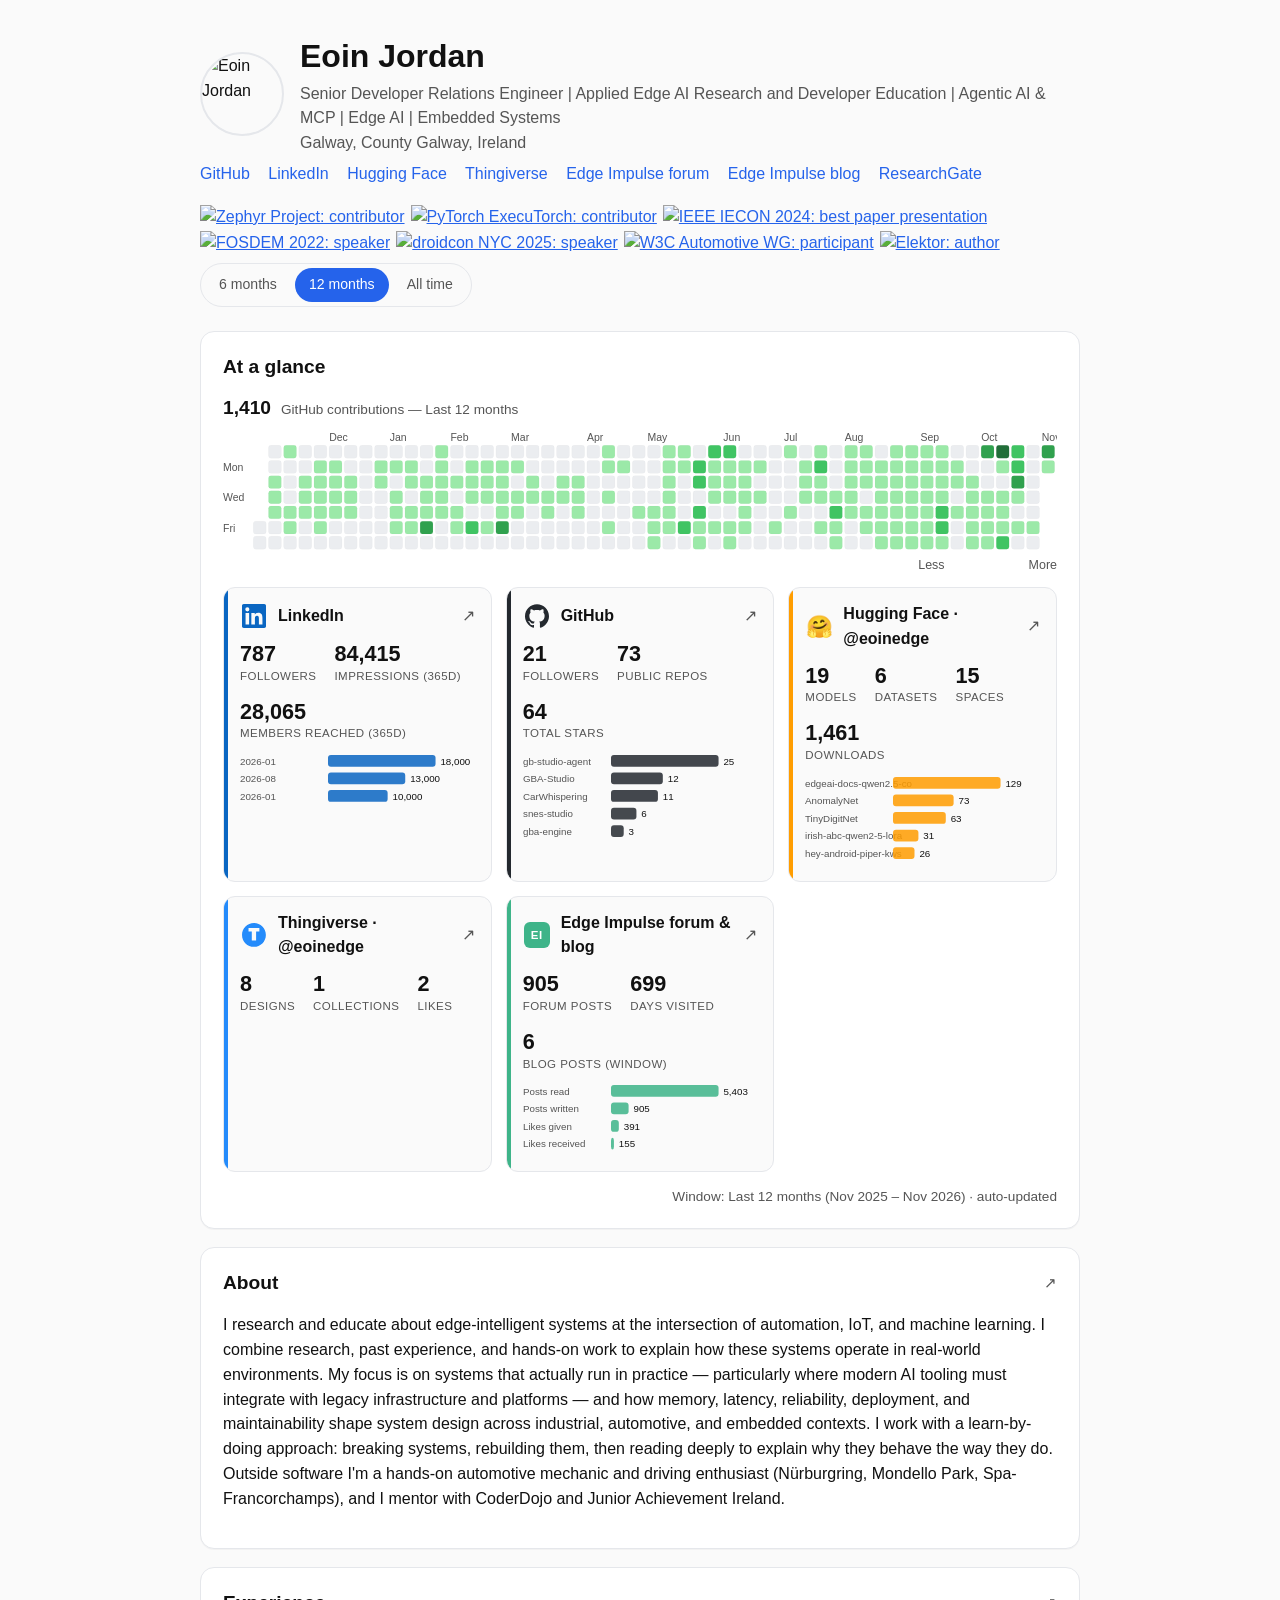
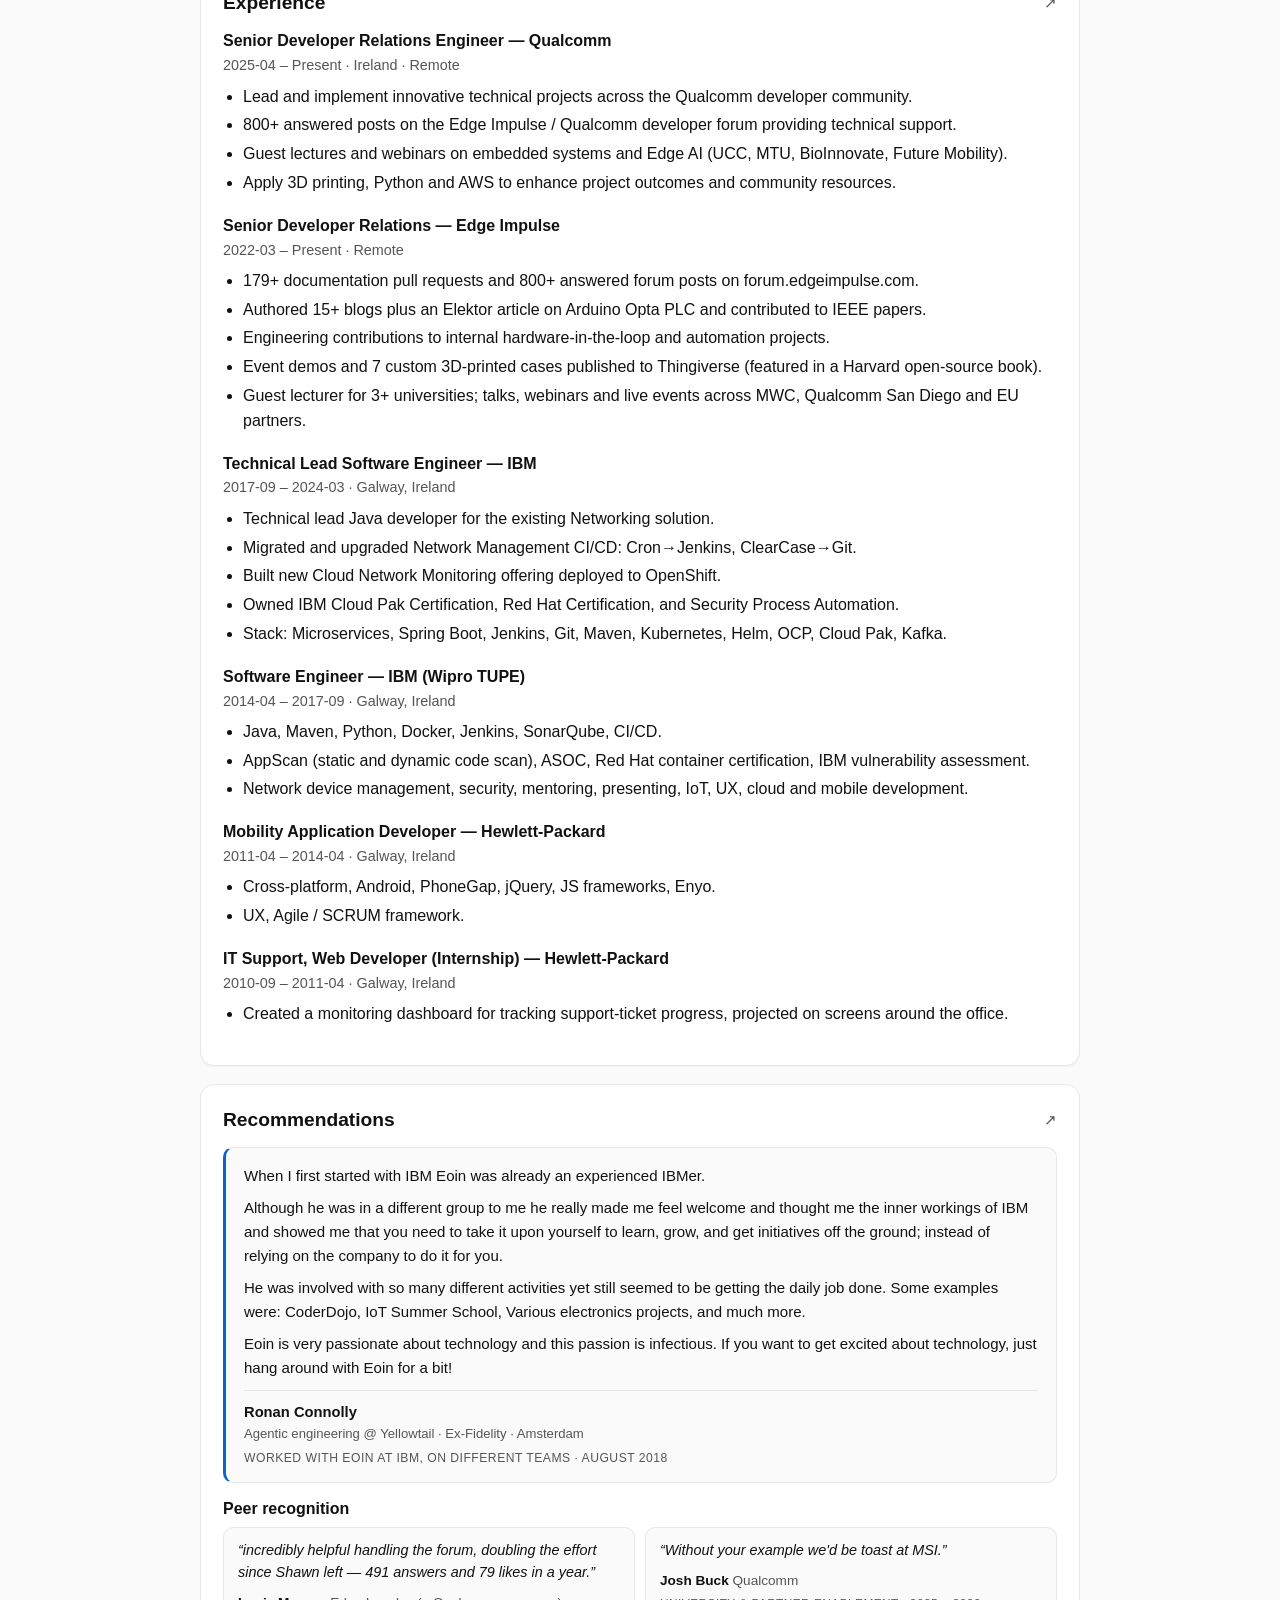
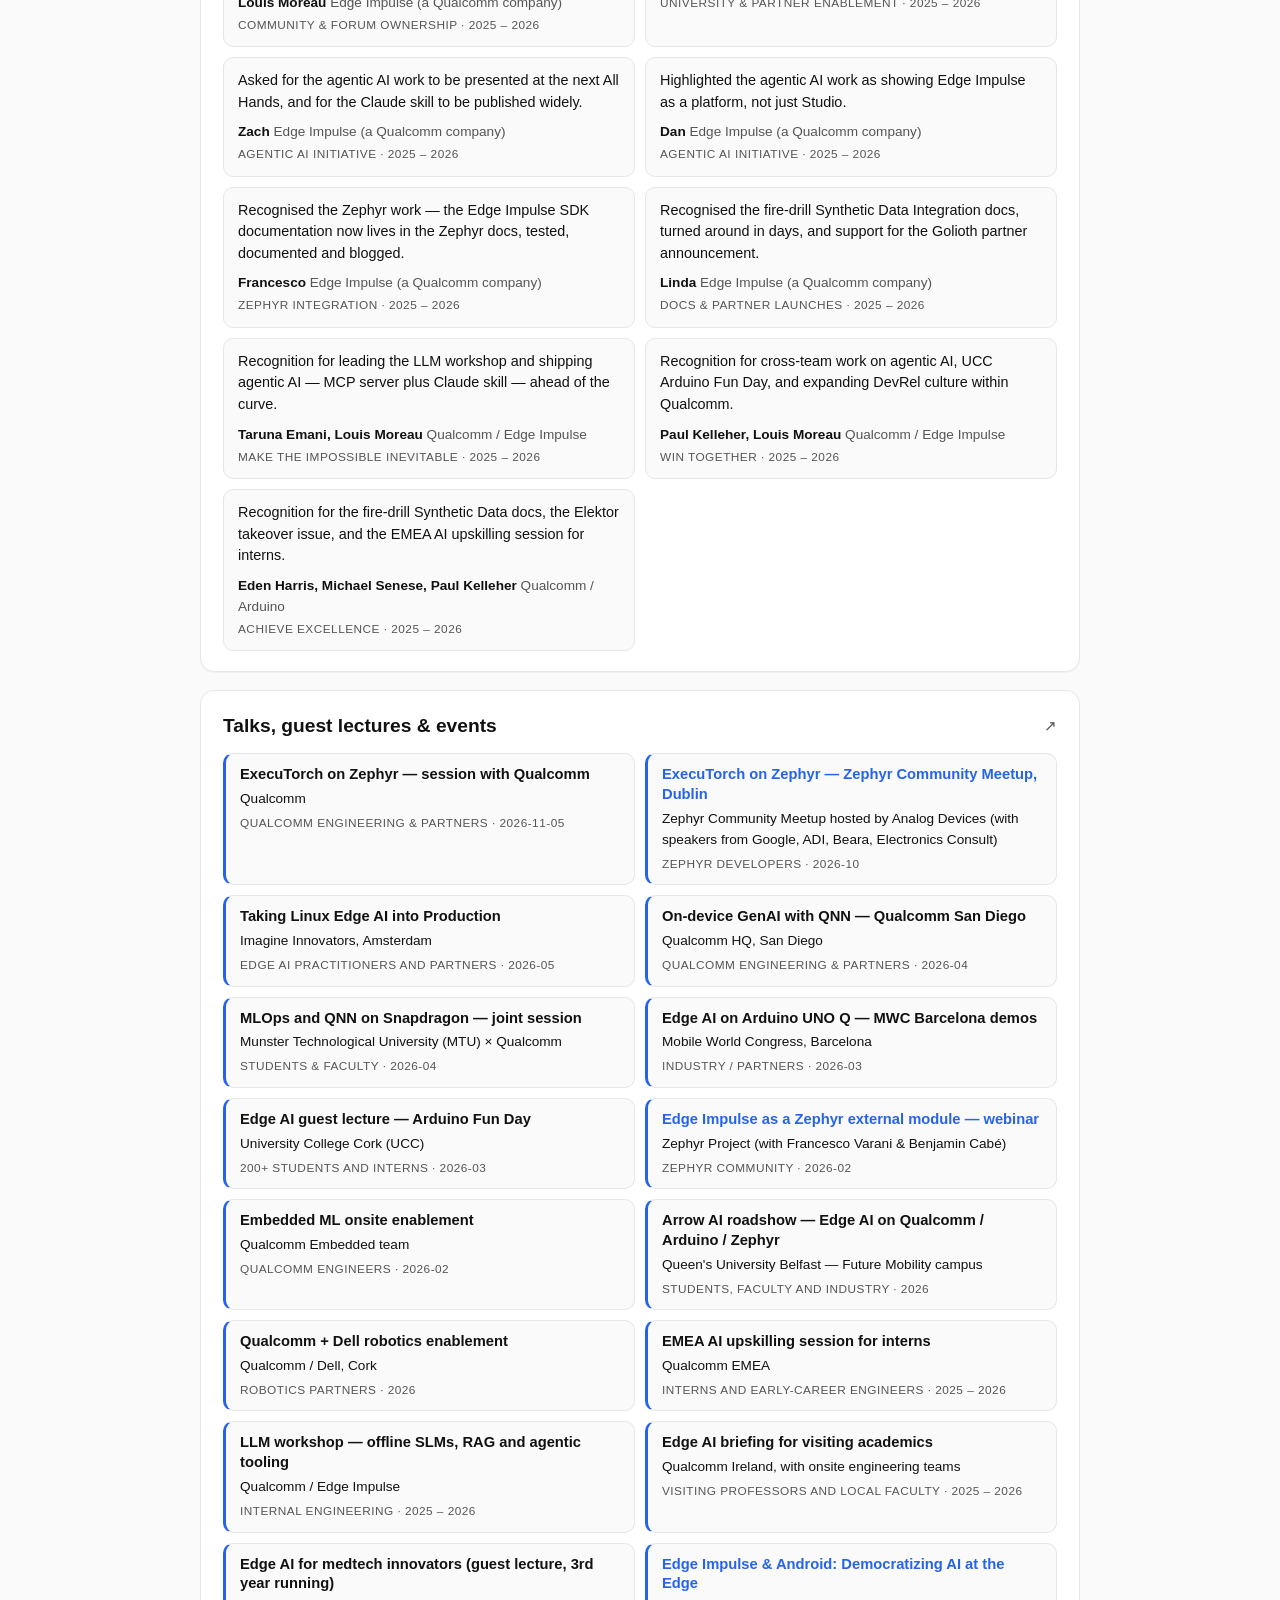
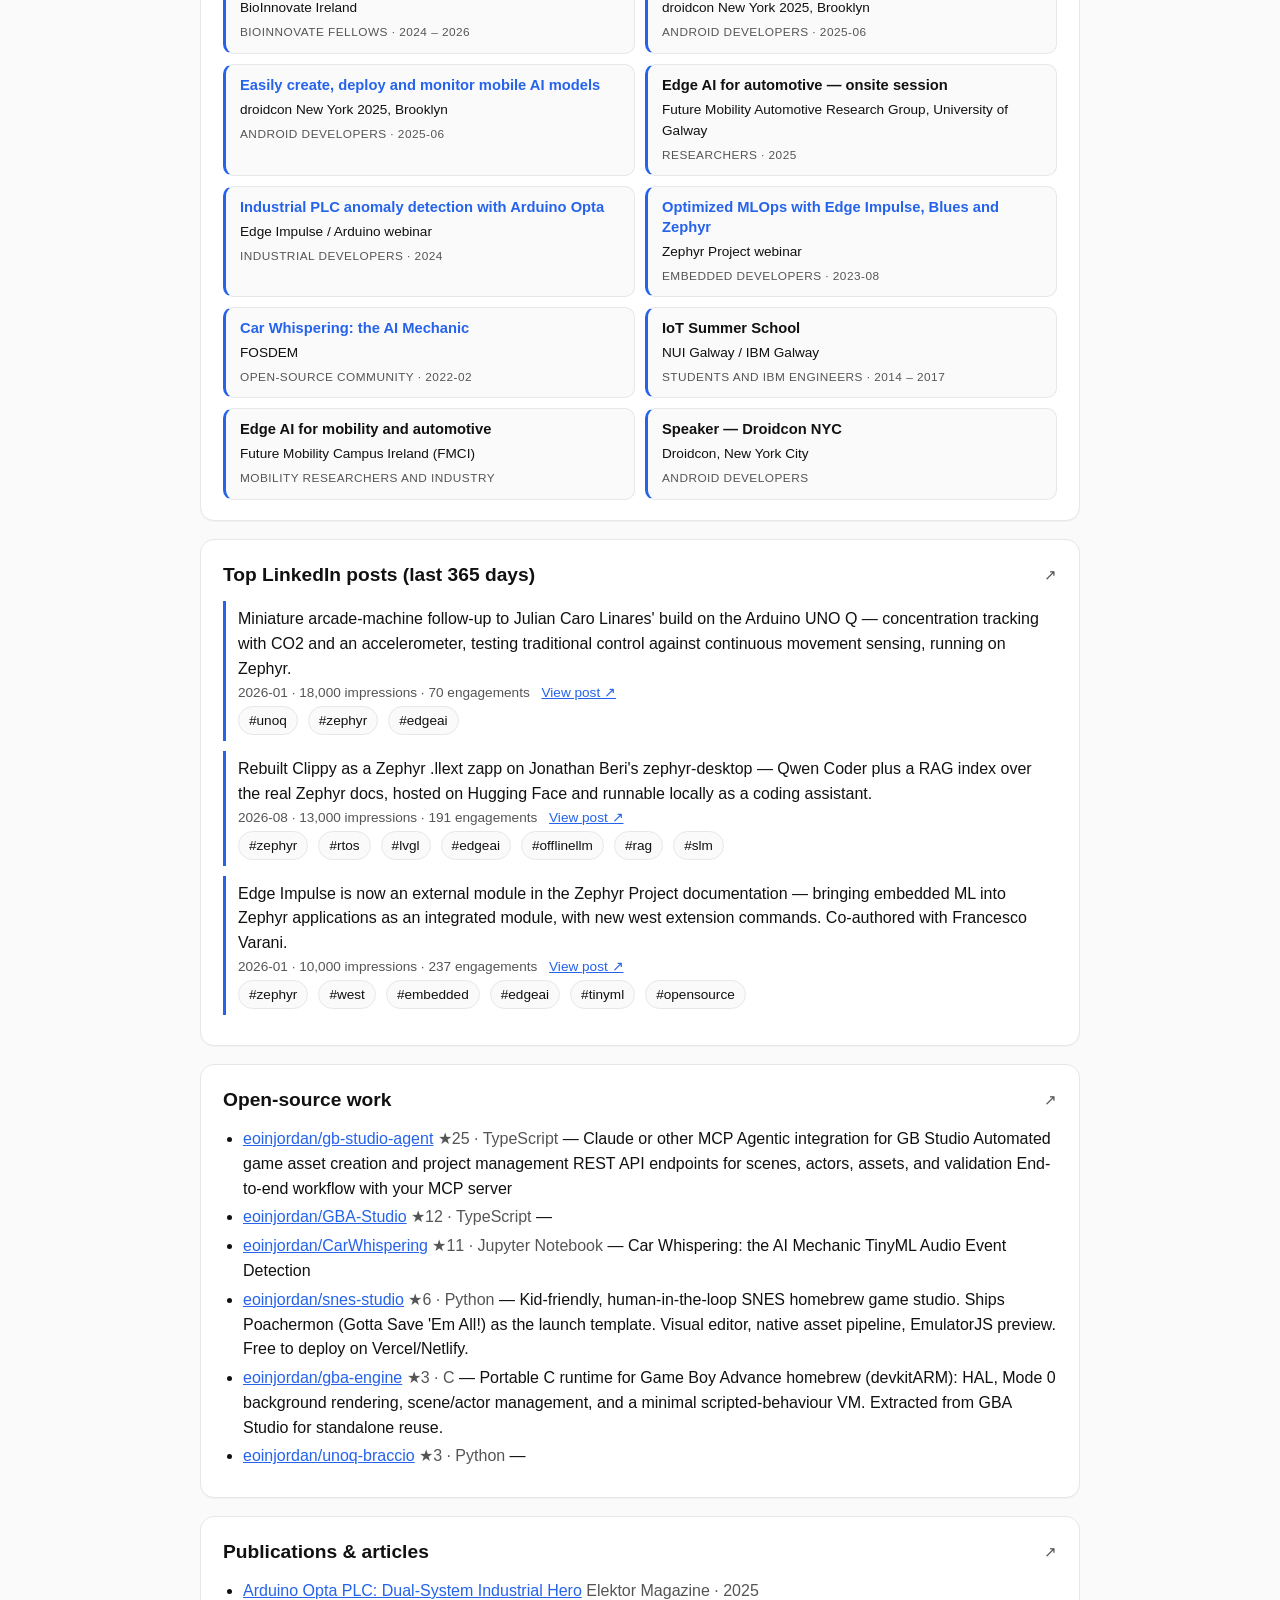
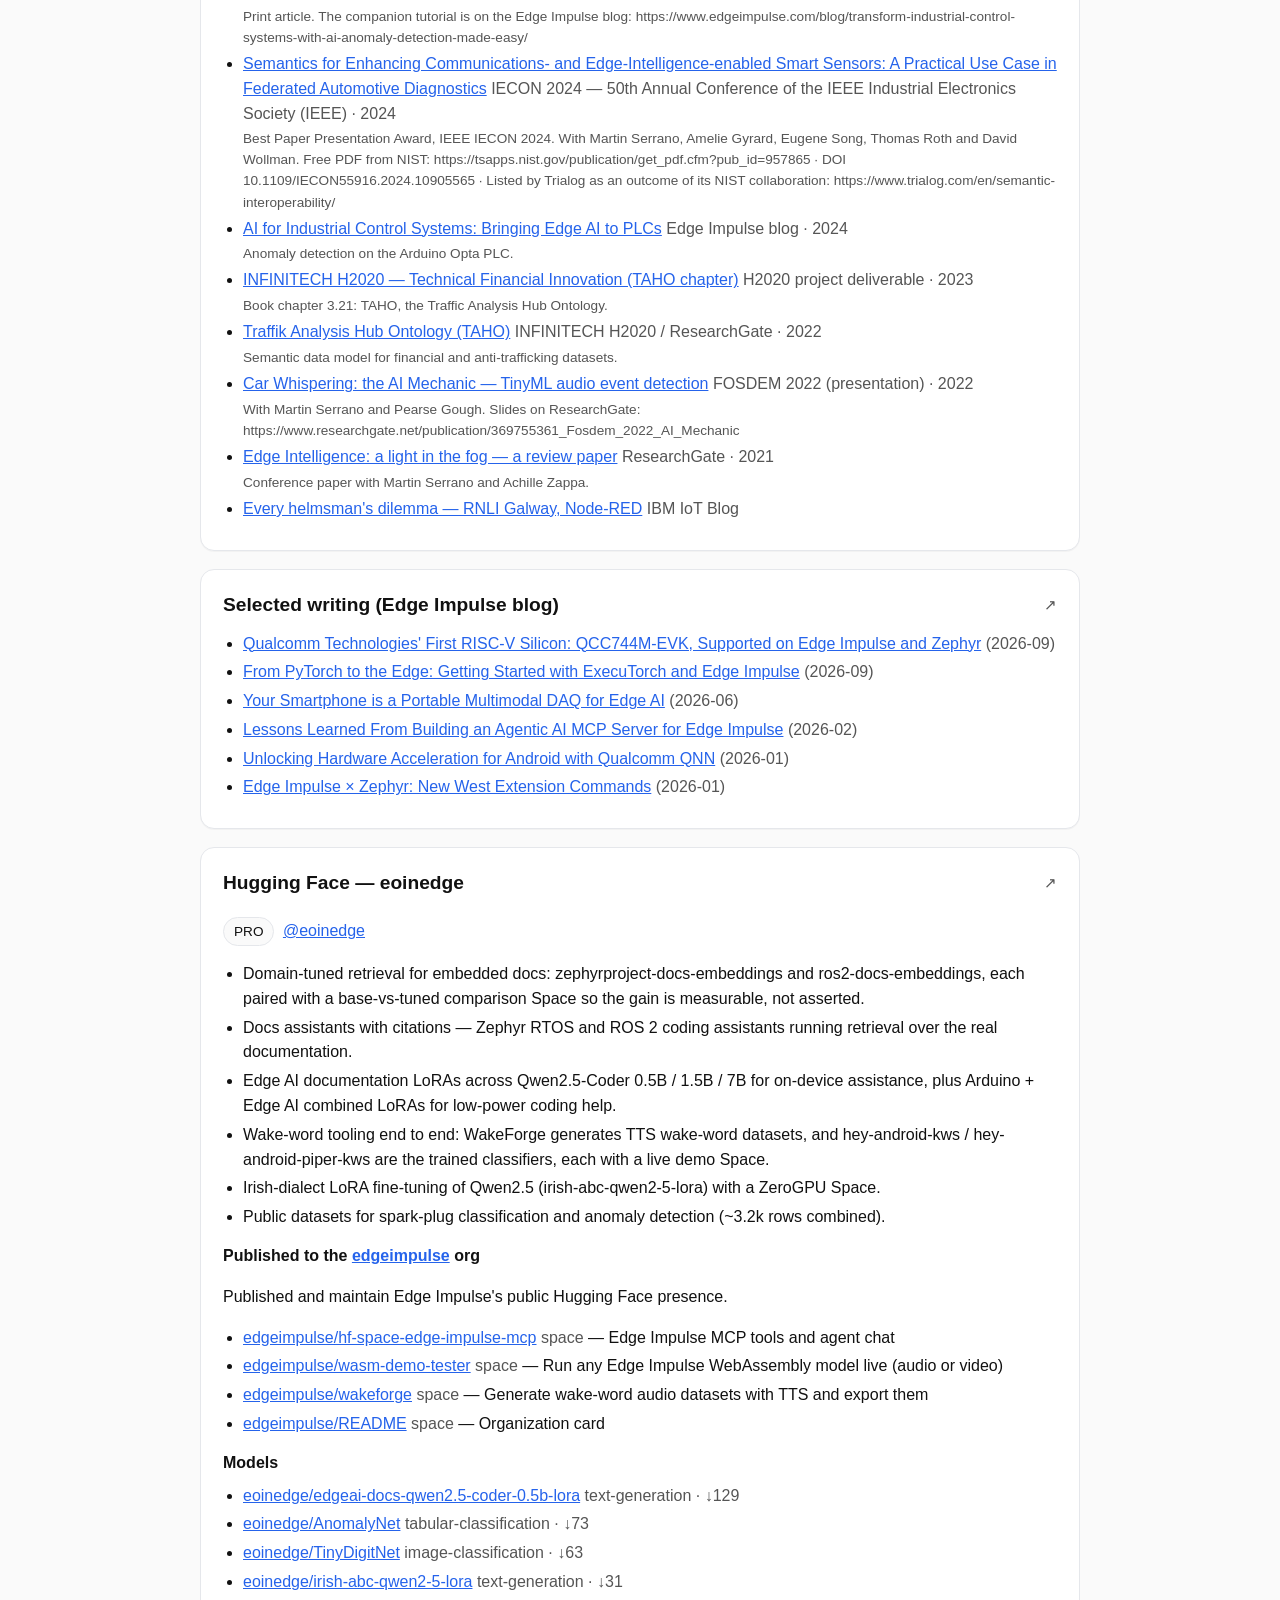
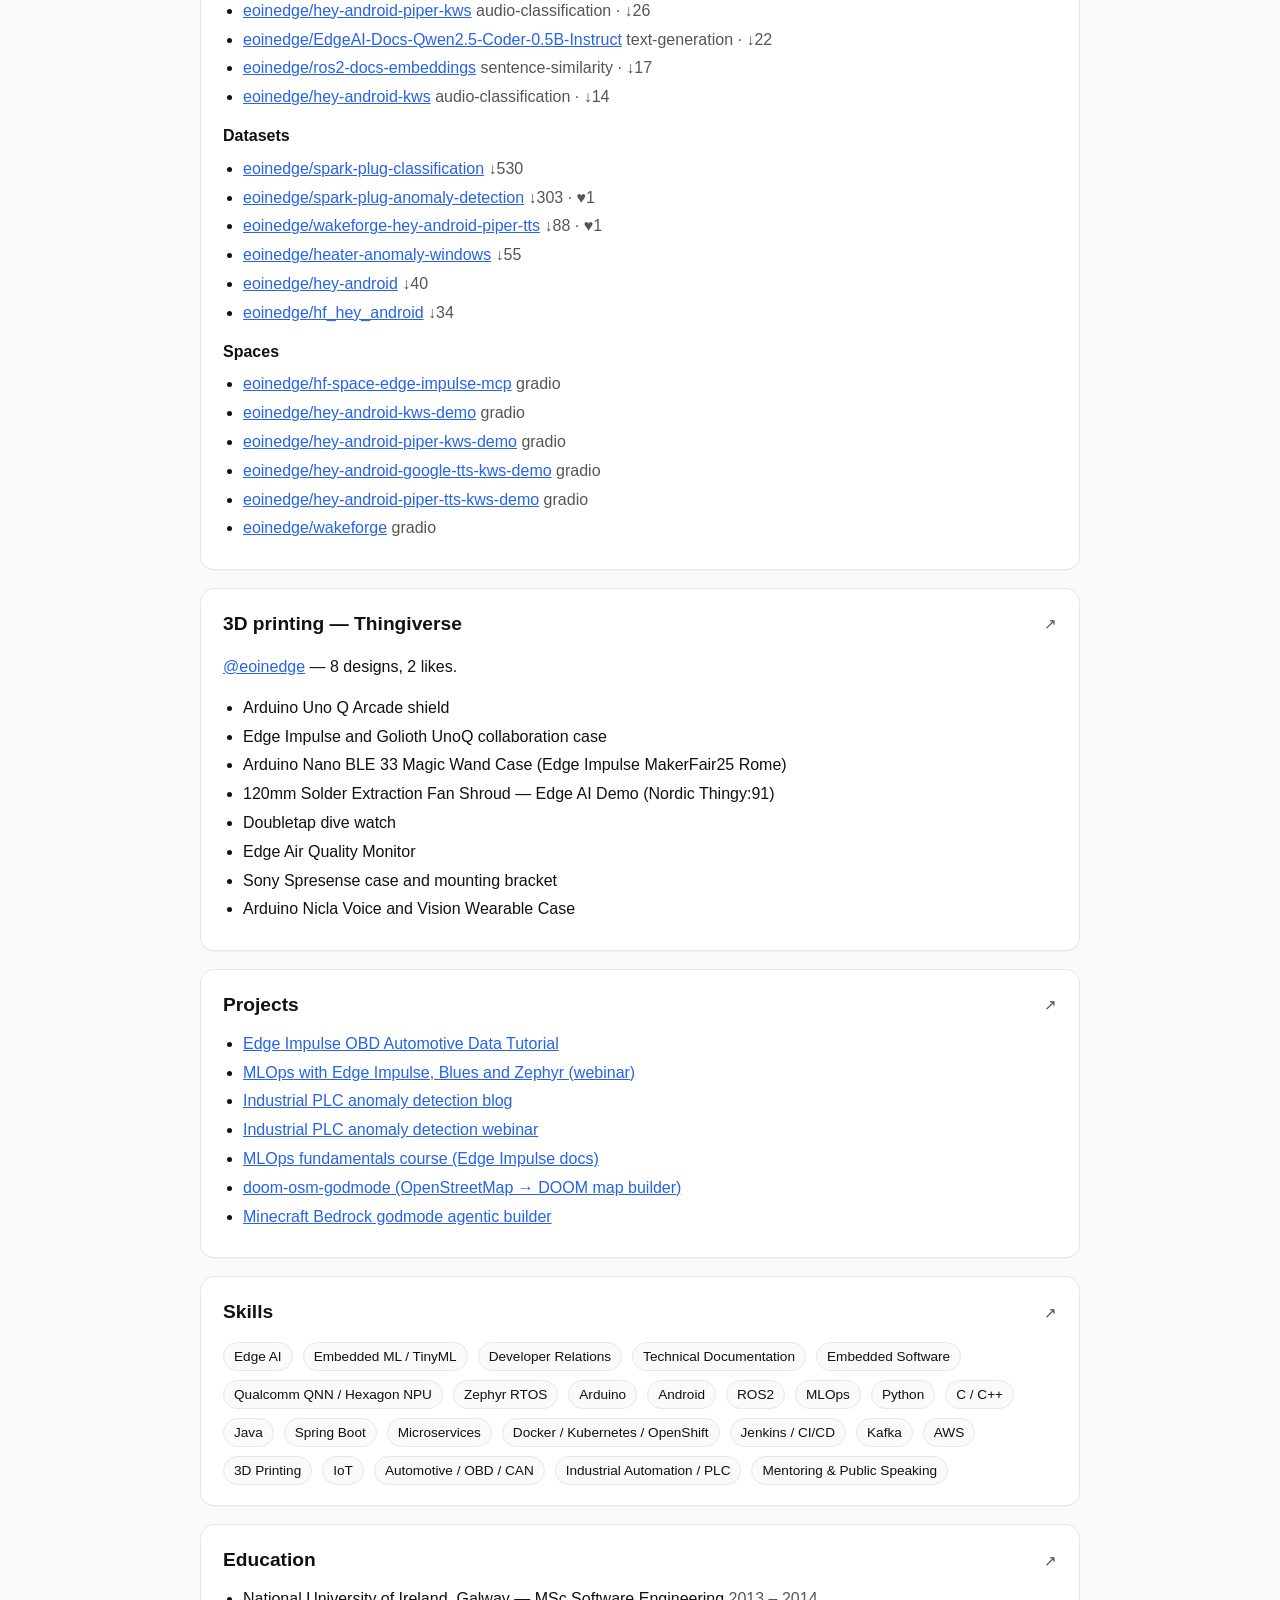
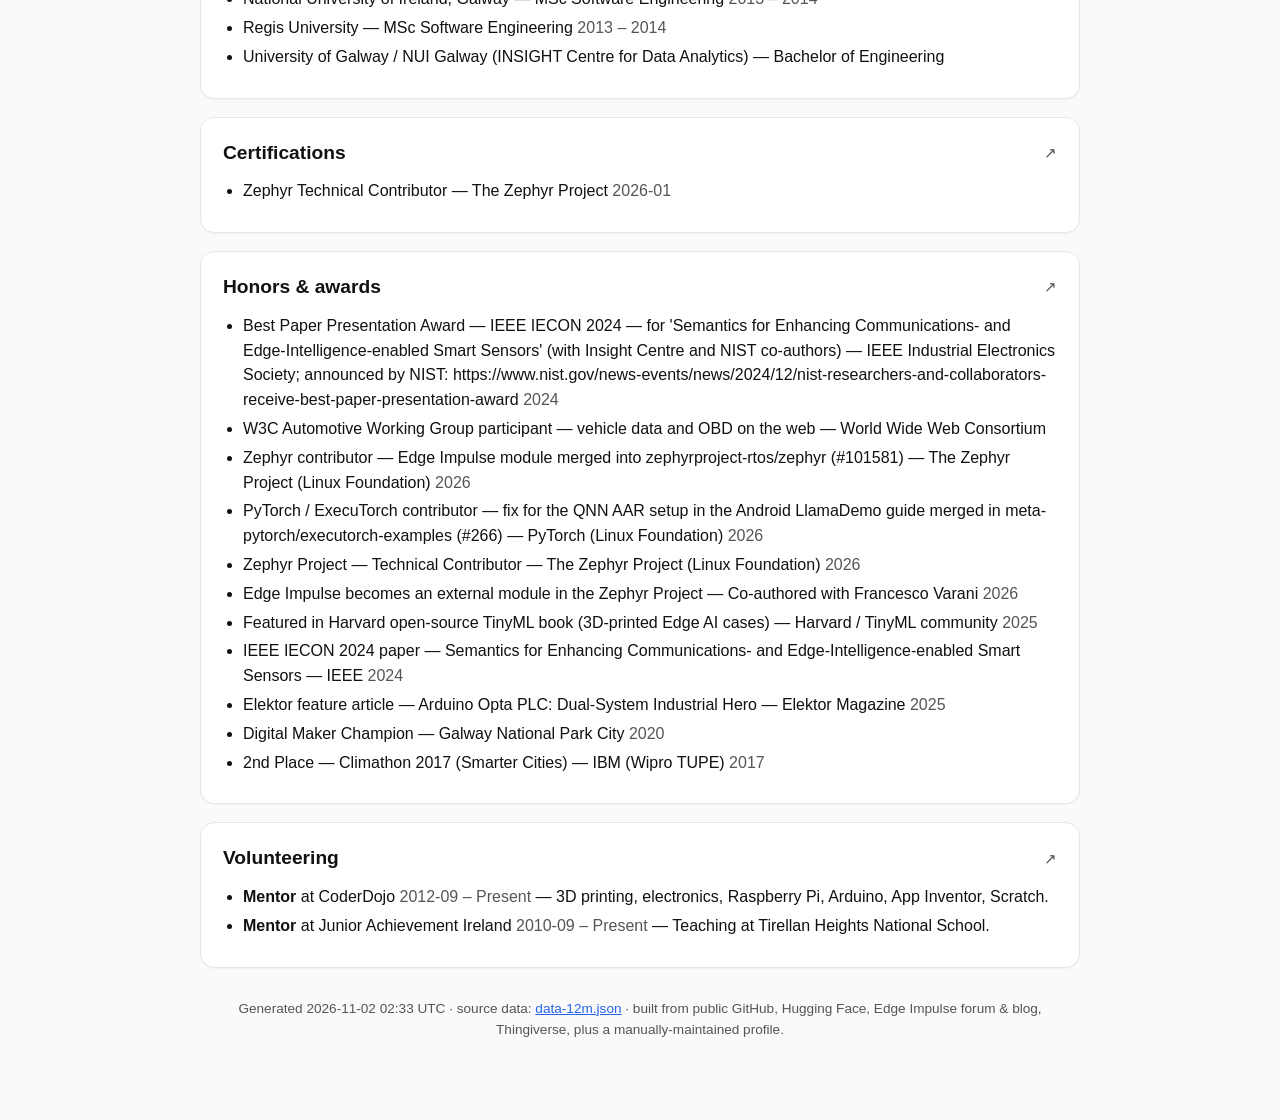
==== commit d57a2142: "site: droidcon New York 2025 talks and badge" ====
--- a/12m.html
+++ b/12m.html
@@ -26,12 +26,12 @@
     </div>
   </div>
   <div class="links"><a href="https://github.com/eoinjordan" rel="me noopener">GitHub</a> <a href="https://www.linkedin.com/in/eoin-jordan/" rel="me noopener">LinkedIn</a> <a href="https://huggingface.co/eoinedge" rel="me noopener">Hugging Face</a> <a href="https://www.thingiverse.com/eoinedge/designs" rel="me noopener">Thingiverse</a> <a href="https://forum.edgeimpulse.com/u/eoin" rel="me noopener">Edge Impulse forum</a> <a href="https://www.edgeimpulse.com/blog/author/eoinjordan/" rel="me noopener">Edge Impulse blog</a> <a href="https://www.researchgate.net/profile/Eoin-Jordan-4" rel="me noopener">ResearchGate</a></div>
-  <div class='badges'><a href='https://github.com/zephyrproject-rtos/zephyr/pull/101581' rel='noopener' title='Edge Impulse module merged into Zephyr'><img src='https://img.shields.io/badge/Zephyr%20Project-contributor-7929D2' alt='Zephyr Project: contributor' /></a><a href='https://github.com/meta-pytorch/executorch-examples/pull/266' rel='noopener' title='Merged in executorch-examples'><img src='https://img.shields.io/badge/PyTorch%20ExecuTorch-contributor-EE4C2C?logo=pytorch&amp;logoColor=white' alt='PyTorch ExecuTorch: contributor' /></a><a href='https://www.nist.gov/news-events/news/2024/12/nist-researchers-and-collaborators-receive-best-paper-presentation-award' rel='noopener' title='Best Paper Presentation Award, IEEE IECON 2024'><img src='https://img.shields.io/badge/IEEE%20IECON%202024-best%20paper%20presentation-00629B?logo=ieee&amp;logoColor=white' alt='IEEE IECON 2024: best paper presentation' /></a><a href='https://archive.fosdem.org/2022/schedule/event/lt_car_whispering/' rel='noopener' title='Car Whispering: the AI Mechanic'><img src='https://img.shields.io/badge/FOSDEM%202022-speaker-AB1A6C' alt='FOSDEM 2022: speaker' /></a><a href='https://www.w3.org/groups/wg/auto/' rel='noopener' title='W3C Automotive Working Group: vehicle information services and OBD data on the web'><img src='https://img.shields.io/badge/W3C%20Automotive%20WG-participant-005A9C' alt='W3C Automotive WG: participant' /></a><a href='https://www.elektormagazine.com/magazine/elektor-469' rel='noopener' title='Arduino Opta PLC: Dual-System Industrial Hero'><img src='https://img.shields.io/badge/Elektor-author-2E8B57' alt='Elektor: author' /></a></div>
+  <div class='badges'><a href='https://github.com/zephyrproject-rtos/zephyr/pull/101581' rel='noopener' title='Edge Impulse module merged into Zephyr'><img src='https://img.shields.io/badge/Zephyr%20Project-contributor-7929D2' alt='Zephyr Project: contributor' /></a><a href='https://github.com/meta-pytorch/executorch-examples/pull/266' rel='noopener' title='Merged in executorch-examples'><img src='https://img.shields.io/badge/PyTorch%20ExecuTorch-contributor-EE4C2C?logo=pytorch&amp;logoColor=white' alt='PyTorch ExecuTorch: contributor' /></a><a href='https://www.nist.gov/news-events/news/2024/12/nist-researchers-and-collaborators-receive-best-paper-presentation-award' rel='noopener' title='Best Paper Presentation Award, IEEE IECON 2024'><img src='https://img.shields.io/badge/IEEE%20IECON%202024-best%20paper%20presentation-00629B?logo=ieee&amp;logoColor=white' alt='IEEE IECON 2024: best paper presentation' /></a><a href='https://archive.fosdem.org/2022/schedule/event/lt_car_whispering/' rel='noopener' title='Car Whispering: the AI Mechanic'><img src='https://img.shields.io/badge/FOSDEM%202022-speaker-AB1A6C' alt='FOSDEM 2022: speaker' /></a><a href='https://confpad.io/conferences/droidcon-new-york-2025' rel='noopener' title='Two talks at droidcon New York 2025'><img src='https://img.shields.io/badge/droidcon%20NYC%202025-speaker-1B9AAA' alt='droidcon NYC 2025: speaker' /></a><a href='https://www.w3.org/groups/wg/auto/' rel='noopener' title='W3C Automotive Working Group: vehicle information services and OBD data on the web'><img src='https://img.shields.io/badge/W3C%20Automotive%20WG-participant-005A9C' alt='W3C Automotive WG: participant' /></a><a href='https://www.elektormagazine.com/magazine/elektor-469' rel='noopener' title='Arduino Opta PLC: Dual-System Industrial Hero'><img src='https://img.shields.io/badge/Elektor-author-2E8B57' alt='Elektor: author' /></a></div>
   <div class='tabs'><a class="" href="6m.html">6 months</a><a class="on" href="12m.html">12 months</a><a class="" href="index.html">All time</a></div>
 </header>
-<section><h2>At a glance</h2><div class='contrib-wrap'><div class='contrib-head'><span class='n'>1,410</span><span class='l'>GitHub contributions — Last 12 months</span></div><style scoped></style><svg class="contrib" viewBox="0 0 715 105" width="100%" preserveAspectRatio="xMinYMin meet"><text x="91" y="10" font-size="9" fill="var(--muted)">Dec</text><text x="143" y="10" font-size="9" fill="var(--muted)">Jan</text><text x="195" y="10" font-size="9" fill="var(--muted)">Feb</text><text x="247" y="10" font-size="9" fill="var(--muted)">Mar</text><text x="312" y="10" font-size="9" fill="var(--muted)">Apr</text><text x="364" y="10" font-size="9" fill="var(--muted)">May</text><text x="429" y="10" font-size="9" fill="var(--muted)">Jun</text><text x="481" y="10" font-size="9" fill="var(--muted)">Jul</text><text x="533" y="10" font-size="9" fill="var(--muted)">Aug</text><text x="598" y="10" font-size="9" fill="var(--muted)">Sep</text><text x="650" y="10" font-size="9" fill="var(--muted)">Oct</text><text x="702" y="10" font-size="9" fill="var(--muted)">Nov</text><text x="0" y="36" font-size="9" fill="var(--muted)">Mon</text><text x="0" y="62" font-size="9" fill="var(--muted)">Wed</text><text x="0" y="88" font-size="9" fill="var(--muted)">Fri</text><rect x="26" y="79" width="11" height="11" rx="2" ry="2" class="cl-0"><title>2025-11-07 · 0 contributions</title></rect><rect x="26" y="92" width="11" height="11" rx="2" ry="2" class="cl-0"><title>2025-11-08 · 0 contributions</title></rect><rect x="39" y="14" width="11" height="11" rx="2" ry="2" class="cl-0"><title>2025-11-09 · 0 contributions</title></rect><rect x="39" y="27" width="11" height="11" rx="2" ry="2" class="cl-0"><title>2025-11-10 · 0 contributions</title></rect><rect x="39" y="40" width="11" height="11" rx="2" ry="2" class="cl-1"><title>2025-11-11 · 1 contribution</title></rect><rect x="39" y="53" width="11" height="11" rx="2" ry="2" class="cl-1"><title>2025-11-12 · 5 contributions</title></rect><rect x="39" y="66" width="11" height="11" rx="2" ry="2" class="cl-1"><title>2025-11-13 · 4 contributions</title></rect><rect x="39" y="79" width="11" height="11" rx="2" ry="2" class="cl-0"><title>2025-11-14 · 0 contributions</title></rect><rect x="39" y="92" width="11" height="11" rx="2" ry="2" class="cl-0"><title>2025-11-15 · 0 contributions</title></rect><rect x="52" y="14" width="11" height="11" rx="2" ry="2" class="cl-1"><title>2025-11-16 · 1 contribution</title></rect><rect x="52" y="27" width="11" height="11" rx="2" ry="2" class="cl-0"><title>2025-11-17 · 0 contributions</title></rect><rect x="52" y="40" width="11" height="11" rx="2" ry="2" class="cl-0"><title>2025-11-18 · 0 contributions</title></rect><rect x="52" y="53" width="11" height="11" rx="2" ry="2" class="cl-0"><title>2025-11-19 · 0 contributions</title></rect><rect x="52" y="66" width="11" height="11" rx="2" ry="2" class="cl-1"><title>2025-11-20 · 6 contributions</title></rect><rect x="52" y="79" width="11" height="11" rx="2" ry="2" class="cl-1"><title>2025-11-21 · 2 contributions</title></rect><rect x="52" y="92" width="11" height="11" rx="2" ry="2" class="cl-0"><title>2025-11-22 · 0 contributions</title></rect><rect x="65" y="14" width="11" height="11" rx="2" ry="2" class="cl-0"><title>2025-11-23 · 0 contributions</title></rect><rect x="65" y="27" width="11" height="11" rx="2" ry="2" class="cl-0"><title>2025-11-24 · 0 contributions</title></rect><rect x="65" y="40" width="11" height="11" rx="2" ry="2" class="cl-1"><title>2025-11-25 · 4 contributions</title></rect><rect x="65" y="53" width="11" height="11" rx="2" ry="2" class="cl-1"><title>2025-11-26 · 6 contributions</title></rect><rect x="65" y="66" width="11" height="11" rx="2" ry="2" class="cl-1"><title>2025-11-27 · 9 contributions</title></rect><rect x="65" y="79" width="11" height="11" rx="2" ry="2" class="cl-0"><title>2025-11-28 · 0 contributions</title></rect><rect x="65" y="92" width="11" height="11" rx="2" ry="2" class="cl-0"><title>2025-11-29 · 0 contributions</title></rect><rect x="78" y="14" width="11" height="11" rx="2" ry="2" class="cl-0"><title>2025-11-30 · 0 contributions</title></rect><rect x="78" y="27" width="11" height="11" rx="2" ry="2" class="cl-1"><title>2025-12-01 · 1 contribution</title></rect><rect x="78" y="40" width="11" height="11" rx="2" ry="2" class="cl-1"><title>2025-12-02 · 1 contribution</title></rect><rect x="78" y="53" width="11" height="11" rx="2" ry="2" class="cl-1"><title>2025-12-03 · 2 contributions</title></rect><rect x="78" y="66" width="11" height="11" rx="2" ry="2" class="cl-1"><title>2025-12-04 · 1 contribution</title></rect><rect x="78" y="79" width="11" height="11" rx="2" ry="2" class="cl-1"><title>2025-12-05 · 14 contributions</title></rect><rect x="78" y="92" width="11" height="11" rx="2" ry="2" class="cl-0"><title>2025-12-06 · 0 contributions</title></rect><rect x="91" y="14" width="11" height="11" rx="2" ry="2" class="cl-0"><title>2025-12-07 · 0 contributions</title></rect><rect x="91" y="27" width="11" height="11" rx="2" ry="2" class="cl-1"><title>2025-12-08 · 9 contributions</title></rect><rect x="91" y="40" width="11" height="11" rx="2" ry="2" class="cl-1"><title>2025-12-09 · 10 contributions</title></rect><rect x="91" y="53" width="11" height="11" rx="2" ry="2" class="cl-1"><title>2025-12-10 · 6 contributions</title></rect><rect x="91" y="66" width="11" height="11" rx="2" ry="2" class="cl-1"><title>2025-12-11 · 4 contributions</title></rect><rect x="91" y="79" width="11" height="11" rx="2" ry="2" class="cl-0"><title>2025-12-12 · 0 contributions</title></rect><rect x="91" y="92" width="11" height="11" rx="2" ry="2" class="cl-0"><title>2025-12-13 · 0 contributions</title></rect><rect x="104" y="14" width="11" height="11" rx="2" ry="2" class="cl-0"><title>2025-12-14 · 0 contributions</title></rect><rect x="104" y="27" width="11" height="11" rx="2" ry="2" class="cl-0"><title>2025-12-15 · 0 contributions</title></rect><rect x="104" y="40" width="11" height="11" rx="2" ry="2" class="cl-1"><title>2025-12-16 · 1 contribution</title></rect><rect x="104" y="53" width="11" height="11" rx="2" ry="2" class="cl-1"><title>2025-12-17 · 3 contributions</title></rect><rect x="104" y="66" width="11" height="11" rx="2" ry="2" class="cl-1"><title>2025-12-18 · 3 contributions</title></rect><rect x="104" y="79" width="11" height="11" rx="2" ry="2" class="cl-0"><title>2025-12-19 · 0 contributions</title></rect><rect x="104" y="92" width="11" height="11" rx="2" ry="2" class="cl-0"><title>2025-12-20 · 0 contributions</title></rect><rect x="117" y="14" width="11" height="11" rx="2" ry="2" class="cl-0"><title>2025-12-21 · 0 contributions</title></rect><rect x="117" y="27" width="11" height="11" rx="2" ry="2" class="cl-0"><title>2025-12-22 · 0 contributions</title></rect><rect x="117" y="40" width="11" height="11" rx="2" ry="2" class="cl-0"><title>2025-12-23 · 0 contributions</title></rect><rect x="117" y="53" width="11" height="11" rx="2" ry="2" class="cl-0"><title>2025-12-24 · 0 contributions</title></rect><rect x="117" y="66" width="11" height="11" rx="2" ry="2" class="cl-0"><title>2025-12-25 · 0 contributions</title></rect><rect x="117" y="79" width="11" height="11" rx="2" ry="2" class="cl-0"><title>2025-12-26 · 0 contributions</title></rect><rect x="117" y="92" width="11" height="11" rx="2" ry="2" class="cl-0"><title>2025-12-27 · 0 contributions</title></rect><rect x="130" y="14" width="11" height="11" rx="2" ry="2" class="cl-0"><title>2025-12-28 · 0 contributions</title></rect><rect x="130" y="27" width="11" height="11" rx="2" ry="2" class="cl-1"><title>2025-12-29 · 1 contribution</title></rect><rect x="130" y="40" width="11" height="11" rx="2" ry="2" class="cl-1"><title>2025-12-30 · 2 contributions</title></rect><rect x="130" y="53" width="11" height="11" rx="2" ry="2" class="cl-0"><title>2025-12-31 · 0 contributions</title></rect><rect x="130" y="66" width="11" height="11" rx="2" ry="2" class="cl-0"><title>2026-01-01 · 0 contributions</title></rect><rect x="130" y="79" width="11" height="11" rx="2" ry="2" class="cl-0"><title>2026-01-02 · 0 contributions</title></rect><rect x="130" y="92" width="11" height="11" rx="2" ry="2" class="cl-0"><title>2026-01-03 · 0 contributions</title></rect><rect x="143" y="14" width="11" height="11" rx="2" ry="2" class="cl-0"><title>2026-01-04 · 0 contributions</title></rect><rect x="143" y="27" width="11" height="11" rx="2" ry="2" class="cl-1"><title>2026-01-05 · 2 contributions</title></rect><rect x="143" y="40" width="11" height="11" rx="2" ry="2" class="cl-0"><title>2026-01-06 · 0 contributions</title></rect><rect x="143" y="53" width="11" height="11" rx="2" ry="2" class="cl-1"><title>2026-01-07 · 1 contribution</title></rect><rect x="143" y="66" width="11" height="11" rx="2" ry="2" class="cl-1"><title>2026-01-08 · 7 contributions</title></rect><rect x="143" y="79" width="11" height="11" rx="2" ry="2" class="cl-1"><title>2026-01-09 · 2 contributions</title></rect><rect x="143" y="92" width="11" height="11" rx="2" ry="2" class="cl-0"><title>2026-01-10 · 0 contributions</title></rect><rect x="156" y="14" width="11" height="11" rx="2" ry="2" class="cl-0"><title>2026-01-11 · 0 contributions</title></rect><rect x="156" y="27" width="11" height="11" rx="2" ry="2" class="cl-1"><title>2026-01-12 · 6 contributions</title></rect><rect x="156" y="40" width="11" height="11" rx="2" ry="2" class="cl-1"><title>2026-01-13 · 6 contributions</title></rect><rect x="156" y="53" width="11" height="11" rx="2" ry="2" class="cl-0"><title>2026-01-14 · 0 contributions</title></rect><rect x="156" y="66" width="11" height="11" rx="2" ry="2" class="cl-1"><title>2026-01-15 · 2 contributions</title></rect><rect x="156" y="79" width="11" height="11" rx="2" ry="2" class="cl-1"><title>2026-01-16 · 1 contribution</title></rect><rect x="156" y="92" width="11" height="11" rx="2" ry="2" class="cl-0"><title>2026-01-17 · 0 contributions</title></rect><rect x="169" y="14" width="11" height="11" rx="2" ry="2" class="cl-0"><title>2026-01-18 · 0 contributions</title></rect><rect x="169" y="27" width="11" height="11" rx="2" ry="2" class="cl-0"><title>2026-01-19 · 0 contributions</title></rect><rect x="169" y="40" width="11" height="11" rx="2" ry="2" class="cl-1"><title>2026-01-20 · 2 contributions</title></rect><rect x="169" y="53" width="11" height="11" rx="2" ry="2" class="cl-1"><title>2026-01-21 · 6 contributions</title></rect><rect x="169" y="66" width="11" height="11" rx="2" ry="2" class="cl-1"><title>2026-01-22 · 9 contributions</title></rect><rect x="169" y="79" width="11" height="11" rx="2" ry="2" class="cl-3"><title>2026-01-23 · 39 contributions</title></rect><rect x="169" y="92" width="11" height="11" rx="2" ry="2" class="cl-0"><title>2026-01-24 · 0 contributions</title></rect><rect x="182" y="14" width="11" height="11" rx="2" ry="2" class="cl-1"><title>2026-01-25 · 7 contributions</title></rect><rect x="182" y="27" width="11" height="11" rx="2" ry="2" class="cl-1"><title>2026-01-26 · 10 contributions</title></rect><rect x="182" y="40" width="11" height="11" rx="2" ry="2" class="cl-1"><title>2026-01-27 · 4 contributions</title></rect><rect x="182" y="53" width="11" height="11" rx="2" ry="2" class="cl-1"><title>2026-01-28 · 5 contributions</title></rect><rect x="182" y="66" width="11" height="11" rx="2" ry="2" class="cl-1"><title>2026-01-29 · 4 contributions</title></rect><rect x="182" y="79" width="11" height="11" rx="2" ry="2" class="cl-0"><title>2026-01-30 · 0 contributions</title></rect><rect x="182" y="92" width="11" height="11" rx="2" ry="2" class="cl-0"><title>2026-01-31 · 0 contributions</title></rect><rect x="195" y="14" width="11" height="11" rx="2" ry="2" class="cl-0"><title>2026-02-01 · 0 contributions</title></rect><rect x="195" y="27" width="11" height="11" rx="2" ry="2" class="cl-0"><title>2026-02-02 · 0 contributions</title></rect><rect x="195" y="40" width="11" height="11" rx="2" ry="2" class="cl-1"><title>2026-02-03 · 3 contributions</title></rect><rect x="195" y="53" width="11" height="11" rx="2" ry="2" class="cl-0"><title>2026-02-04 · 0 contributions</title></rect><rect x="195" y="66" width="11" height="11" rx="2" ry="2" class="cl-1"><title>2026-02-05 · 9 contributions</title></rect><rect x="195" y="79" width="11" height="11" rx="2" ry="2" class="cl-1"><title>2026-02-06 · 14 contributions</title></rect><rect x="195" y="92" width="11" height="11" rx="2" ry="2" class="cl-0"><title>2026-02-07 · 0 contributions</title></rect><rect x="208" y="14" width="11" height="11" rx="2" ry="2" class="cl-0"><title>2026-02-08 · 0 contributions</title></rect><rect x="208" y="27" width="11" height="11" rx="2" ry="2" class="cl-1"><title>2026-02-09 · 1 contribution</title></rect><rect x="208" y="40" width="11" height="11" rx="2" ry="2" class="cl-1"><title>2026-02-10 · 14 contributions</title></rect><rect x="208" y="53" width="11" height="11" rx="2" ry="2" class="cl-1"><title>2026-02-11 · 10 contributions</title></rect><rect x="208" y="66" width="11" height="11" rx="2" ry="2" class="cl-0"><title>2026-02-12 · 0 contributions</title></rect><rect x="208" y="79" width="11" height="11" rx="2" ry="2" class="cl-2"><title>2026-02-13 · 25 contributions</title></rect><rect x="208" y="92" width="11" height="11" rx="2" ry="2" class="cl-0"><title>2026-02-14 · 0 contributions</title></rect><rect x="221" y="14" width="11" height="11" rx="2" ry="2" class="cl-0"><title>2026-02-15 · 0 contributions</title></rect><rect x="221" y="27" width="11" height="11" rx="2" ry="2" class="cl-1"><title>2026-02-16 · 3 contributions</title></rect><rect x="221" y="40" width="11" height="11" rx="2" ry="2" class="cl-1"><title>2026-02-17 · 1 contribution</title></rect><rect x="221" y="53" width="11" height="11" rx="2" ry="2" class="cl-1"><title>2026-02-18 · 7 contributions</title></rect><rect x="221" y="66" width="11" height="11" rx="2" ry="2" class="cl-0"><title>2026-02-19 · 0 contributions</title></rect><rect x="221" y="79" width="11" height="11" rx="2" ry="2" class="cl-1"><title>2026-02-20 · 8 contributions</title></rect><rect x="221" y="92" width="11" height="11" rx="2" ry="2" class="cl-0"><title>2026-02-21 · 0 contributions</title></rect><rect x="234" y="14" width="11" height="11" rx="2" ry="2" class="cl-0"><title>2026-02-22 · 0 contributions</title></rect><rect x="234" y="27" width="11" height="11" rx="2" ry="2" class="cl-1"><title>2026-02-23 · 2 contributions</title></rect><rect x="234" y="40" width="11" height="11" rx="2" ry="2" class="cl-1"><title>2026-02-24 · 3 contributions</title></rect><rect x="234" y="53" width="11" height="11" rx="2" ry="2" class="cl-1"><title>2026-02-25 · 4 contributions</title></rect><rect x="234" y="66" width="11" height="11" rx="2" ry="2" class="cl-1"><title>2026-02-26 · 15 contributions</title></rect><rect x="234" y="79" width="11" height="11" rx="2" ry="2" class="cl-3"><title>2026-02-27 · 35 contributions</title></rect><rect x="234" y="92" width="11" height="11" rx="2" ry="2" class="cl-0"><title>2026-02-28 · 0 contributions</title></rect><rect x="247" y="14" width="11" height="11" rx="2" ry="2" class="cl-0"><title>2026-03-01 · 0 contributions</title></rect><rect x="247" y="27" width="11" height="11" rx="2" ry="2" class="cl-1"><title>2026-03-02 · 1 contribution</title></rect><rect x="247" y="40" width="11" height="11" rx="2" ry="2" class="cl-0"><title>2026-03-03 · 0 contributions</title></rect><rect x="247" y="53" width="11" height="11" rx="2" ry="2" class="cl-1"><title>2026-03-04 · 9 contributions</title></rect><rect x="247" y="66" width="11" height="11" rx="2" ry="2" class="cl-1"><title>2026-03-05 · 2 contributions</title></rect><rect x="247" y="79" width="11" height="11" rx="2" ry="2" class="cl-0"><title>2026-03-06 · 0 contributions</title></rect><rect x="247" y="92" width="11" height="11" rx="2" ry="2" class="cl-0"><title>2026-03-07 · 0 contributions</title></rect><rect x="260" y="14" width="11" height="11" rx="2" ry="2" class="cl-0"><title>2026-03-08 · 0 contributions</title></rect><rect x="260" y="27" width="11" height="11" rx="2" ry="2" class="cl-0"><title>2026-03-09 · 0 contributions</title></rect><rect x="260" y="40" width="11" height="11" rx="2" ry="2" class="cl-1"><title>2026-03-10 · 4 contributions</title></rect><rect x="260" y="53" width="11" height="11" rx="2" ry="2" class="cl-1"><title>2026-03-11 · 6 contributions</title></rect><rect x="260" y="66" width="11" height="11" rx="2" ry="2" class="cl-0"><title>2026-03-12 · 0 contributions</title></rect><rect x="260" y="79" width="11" height="11" rx="2" ry="2" class="cl-0"><title>2026-03-13 · 0 contributions</title></rect><rect x="260" y="92" width="11" height="11" rx="2" ry="2" class="cl-0"><title>2026-03-14 · 0 contributions</title></rect><rect x="273" y="14" width="11" height="11" rx="2" ry="2" class="cl-0"><title>2026-03-15 · 0 contributions</title></rect><rect x="273" y="27" width="11" height="11" rx="2" ry="2" class="cl-0"><title>2026-03-16 · 0 contributions</title></rect><rect x="273" y="40" width="11" height="11" rx="2" ry="2" class="cl-0"><title>2026-03-17 · 0 contributions</title></rect><rect x="273" y="53" width="11" height="11" rx="2" ry="2" class="cl-1"><title>2026-03-18 · 3 contributions</title></rect><rect x="273" y="66" width="11" height="11" rx="2" ry="2" class="cl-1"><title>2026-03-19 · 1 contribution</title></rect><rect x="273" y="79" width="11" height="11" rx="2" ry="2" class="cl-0"><title>2026-03-20 · 0 contributions</title></rect><rect x="273" y="92" width="11" height="11" rx="2" ry="2" class="cl-0"><title>2026-03-21 · 0 contributions</title></rect><rect x="286" y="14" width="11" height="11" rx="2" ry="2" class="cl-0"><title>2026-03-22 · 0 contributions</title></rect><rect x="286" y="27" width="11" height="11" rx="2" ry="2" class="cl-0"><title>2026-03-23 · 0 contributions</title></rect><rect x="286" y="40" width="11" height="11" rx="2" ry="2" class="cl-1"><title>2026-03-24 · 2 contributions</title></rect><rect x="286" y="53" width="11" height="11" rx="2" ry="2" class="cl-1"><title>2026-03-25 · 5 contributions</title></rect><rect x="286" y="66" width="11" height="11" rx="2" ry="2" class="cl-0"><title>2026-03-26 · 0 contributions</title></rect><rect x="286" y="79" width="11" height="11" rx="2" ry="2" class="cl-0"><title>2026-03-27 · 0 contributions</title></rect><rect x="286" y="92" width="11" height="11" rx="2" ry="2" class="cl-0"><title>2026-03-28 · 0 contributions</title></rect><rect x="299" y="14" width="11" height="11" rx="2" ry="2" class="cl-0"><title>2026-03-29 · 0 contributions</title></rect><rect x="299" y="27" width="11" height="11" rx="2" ry="2" class="cl-0"><title>2026-03-30 · 0 contributions</title></rect><rect x="299" y="40" width="11" height="11" rx="2" ry="2" class="cl-1"><title>2026-03-31 · 2 contributions</title></rect><rect x="299" y="53" width="11" height="11" rx="2" ry="2" class="cl-1"><title>2026-04-01 · 1 contribution</title></rect><rect x="299" y="66" width="11" height="11" rx="2" ry="2" class="cl-1"><title>2026-04-02 · 2 contributions</title></rect><rect x="299" y="79" width="11" height="11" rx="2" ry="2" class="cl-0"><title>2026-04-03 · 0 contributions</title></rect><rect x="299" y="92" width="11" height="11" rx="2" ry="2" class="cl-0"><title>2026-04-04 · 0 contributions</title></rect><rect x="312" y="14" width="11" height="11" rx="2" ry="2" class="cl-0"><title>2026-04-05 · 0 contributions</title></rect><rect x="312" y="27" width="11" height="11" rx="2" ry="2" class="cl-0"><title>2026-04-06 · 0 contributions</title></rect><rect x="312" y="40" width="11" height="11" rx="2" ry="2" class="cl-0"><title>2026-04-07 · 0 contributions</title></rect><rect x="312" y="53" width="11" height="11" rx="2" ry="2" class="cl-0"><title>2026-04-08 · 0 contributions</title></rect><rect x="312" y="66" width="11" height="11" rx="2" ry="2" class="cl-0"><title>2026-04-09 · 0 contributions</title></rect><rect x="312" y="79" width="11" height="11" rx="2" ry="2" class="cl-0"><title>2026-04-10 · 0 contributions</title></rect><rect x="312" y="92" width="11" height="11" rx="2" ry="2" class="cl-0"><title>2026-04-11 · 0 contributions</title></rect><rect x="325" y="14" width="11" height="11" rx="2" ry="2" class="cl-1"><title>2026-04-12 · 4 contributions</title></rect><rect x="325" y="27" width="11" height="11" rx="2" ry="2" class="cl-1"><title>2026-04-13 · 1 contribution</title></rect><rect x="325" y="40" width="11" height="11" rx="2" ry="2" class="cl-0"><title>2026-04-14 · 0 contributions</title></rect><rect x="325" y="53" width="11" height="11" rx="2" ry="2" class="cl-1"><title>2026-04-15 · 4 contributions</title></rect><rect x="325" y="66" width="11" height="11" rx="2" ry="2" class="cl-0"><title>2026-04-16 · 0 contributions</title></rect><rect x="325" y="79" width="11" height="11" rx="2" ry="2" class="cl-1"><title>2026-04-17 · 6 contributions</title></rect><rect x="325" y="92" width="11" height="11" rx="2" ry="2" class="cl-0"><title>2026-04-18 · 0 contributions</title></rect><rect x="338" y="14" width="11" height="11" rx="2" ry="2" class="cl-0"><title>2026-04-19 · 0 contributions</title></rect><rect x="338" y="27" width="11" height="11" rx="2" ry="2" class="cl-1"><title>2026-04-20 · 4 contributions</title></rect><rect x="338" y="40" width="11" height="11" rx="2" ry="2" class="cl-0"><title>2026-04-21 · 0 contributions</title></rect><rect x="338" y="53" width="11" height="11" rx="2" ry="2" class="cl-0"><title>2026-04-22 · 0 contributions</title></rect><rect x="338" y="66" width="11" height="11" rx="2" ry="2" class="cl-0"><title>2026-04-23 · 0 contributions</title></rect><rect x="338" y="79" width="11" height="11" rx="2" ry="2" class="cl-0"><title>2026-04-24 · 0 contributions</title></rect><rect x="338" y="92" width="11" height="11" rx="2" ry="2" class="cl-0"><title>2026-04-25 · 0 contributions</title></rect><rect x="351" y="14" width="11" height="11" rx="2" ry="2" class="cl-0"><title>2026-04-26 · 0 contributions</title></rect><rect x="351" y="27" width="11" height="11" rx="2" ry="2" class="cl-0"><title>2026-04-27 · 0 contributions</title></rect><rect x="351" y="40" width="11" height="11" rx="2" ry="2" class="cl-0"><title>2026-04-28 · 0 contributions</title></rect><rect x="351" y="53" width="11" height="11" rx="2" ry="2" class="cl-0"><title>2026-04-29 · 0 contributions</title></rect><rect x="351" y="66" width="11" height="11" rx="2" ry="2" class="cl-1"><title>2026-04-30 · 1 contribution</title></rect><rect x="351" y="79" width="11" height="11" rx="2" ry="2" class="cl-0"><title>2026-05-01 · 0 contributions</title></rect><rect x="351" y="92" width="11" height="11" rx="2" ry="2" class="cl-0"><title>2026-05-02 · 0 contributions</title></rect><rect x="364" y="14" width="11" height="11" rx="2" ry="2" class="cl-0"><title>2026-05-03 · 0 contributions</title></rect><rect x="364" y="27" width="11" height="11" rx="2" ry="2" class="cl-0"><title>2026-05-04 · 0 contributions</title></rect><rect x="364" y="40" width="11" height="11" rx="2" ry="2" class="cl-0"><title>2026-05-05 · 0 contributions</title></rect><rect x="364" y="53" width="11" height="11" rx="2" ry="2" class="cl-0"><title>2026-05-06 · 0 contributions</title></rect><rect x="364" y="66" width="11" height="11" rx="2" ry="2" class="cl-1"><title>2026-05-07 · 1 contribution</title></rect><rect x="364" y="79" width="11" height="11" rx="2" ry="2" class="cl-1"><title>2026-05-08 · 1 contribution</title></rect><rect x="364" y="92" width="11" height="11" rx="2" ry="2" class="cl-1"><title>2026-05-09 · 1 contribution</title></rect><rect x="377" y="14" width="11" height="11" rx="2" ry="2" class="cl-1"><title>2026-05-10 · 1 contribution</title></rect><rect x="377" y="27" width="11" height="11" rx="2" ry="2" class="cl-1"><title>2026-05-11 · 2 contributions</title></rect><rect x="377" y="40" width="11" height="11" rx="2" ry="2" class="cl-1"><title>2026-05-12 · 8 contributions</title></rect><rect x="377" y="53" width="11" height="11" rx="2" ry="2" class="cl-1"><title>2026-05-13 · 5 contributions</title></rect><rect x="377" y="66" width="11" height="11" rx="2" ry="2" class="cl-1"><title>2026-05-14 · 16 contributions</title></rect><rect x="377" y="79" width="11" height="11" rx="2" ry="2" class="cl-1"><title>2026-05-15 · 2 contributions</title></rect><rect x="377" y="92" width="11" height="11" rx="2" ry="2" class="cl-0"><title>2026-05-16 · 0 contributions</title></rect><rect x="390" y="14" width="11" height="11" rx="2" ry="2" class="cl-1"><title>2026-05-17 · 8 contributions</title></rect><rect x="390" y="27" width="11" height="11" rx="2" ry="2" class="cl-1"><title>2026-05-18 · 2 contributions</title></rect><rect x="390" y="40" width="11" height="11" rx="2" ry="2" class="cl-0"><title>2026-05-19 · 0 contributions</title></rect><rect x="390" y="53" width="11" height="11" rx="2" ry="2" class="cl-0"><title>2026-05-20 · 0 contributions</title></rect><rect x="390" y="66" width="11" height="11" rx="2" ry="2" class="cl-0"><title>2026-05-21 · 0 contributions</title></rect><rect x="390" y="79" width="11" height="11" rx="2" ry="2" class="cl-2"><title>2026-05-22 · 32 contributions</title></rect><rect x="390" y="92" width="11" height="11" rx="2" ry="2" class="cl-0"><title>2026-05-23 · 0 contributions</title></rect><rect x="403" y="14" width="11" height="11" rx="2" ry="2" class="cl-0"><title>2026-05-24 · 0 contributions</title></rect><rect x="403" y="27" width="11" height="11" rx="2" ry="2" class="cl-2"><title>2026-05-25 · 19 contributions</title></rect><rect x="403" y="40" width="11" height="11" rx="2" ry="2" class="cl-2"><title>2026-05-26 · 23 contributions</title></rect><rect x="403" y="53" width="11" height="11" rx="2" ry="2" class="cl-0"><title>2026-05-27 · 0 contributions</title></rect><rect x="403" y="66" width="11" height="11" rx="2" ry="2" class="cl-2"><title>2026-05-28 · 25 contributions</title></rect><rect x="403" y="79" width="11" height="11" rx="2" ry="2" class="cl-1"><title>2026-05-29 · 4 contributions</title></rect><rect x="403" y="92" width="11" height="11" rx="2" ry="2" class="cl-1"><title>2026-05-30 · 7 contributions</title></rect><rect x="416" y="14" width="11" height="11" rx="2" ry="2" class="cl-2"><title>2026-05-31 · 28 contributions</title></rect><rect x="416" y="27" width="11" height="11" rx="2" ry="2" class="cl-1"><title>2026-06-01 · 5 contributions</title></rect><rect x="416" y="40" width="11" height="11" rx="2" ry="2" class="cl-1"><title>2026-06-02 · 15 contributions</title></rect><rect x="416" y="53" width="11" height="11" rx="2" ry="2" class="cl-1"><title>2026-06-03 · 2 contributions</title></rect><rect x="416" y="66" width="11" height="11" rx="2" ry="2" class="cl-0"><title>2026-06-04 · 0 contributions</title></rect><rect x="416" y="79" width="11" height="11" rx="2" ry="2" class="cl-1"><title>2026-06-05 · 2 contributions</title></rect><rect x="416" y="92" width="11" height="11" rx="2" ry="2" class="cl-0"><title>2026-06-06 · 0 contributions</title></rect><rect x="429" y="14" width="11" height="11" rx="2" ry="2" class="cl-2"><title>2026-06-07 · 28 contributions</title></rect><rect x="429" y="27" width="11" height="11" rx="2" ry="2" class="cl-1"><title>2026-06-08 · 7 contributions</title></rect><rect x="429" y="40" width="11" height="11" rx="2" ry="2" class="cl-1"><title>2026-06-09 · 5 contributions</title></rect><rect x="429" y="53" width="11" height="11" rx="2" ry="2" class="cl-1"><title>2026-06-10 · 9 contributions</title></rect><rect x="429" y="66" width="11" height="11" rx="2" ry="2" class="cl-0"><title>2026-06-11 · 0 contributions</title></rect><rect x="429" y="79" width="11" height="11" rx="2" ry="2" class="cl-1"><title>2026-06-12 · 1 contribution</title></rect><rect x="429" y="92" width="11" height="11" rx="2" ry="2" class="cl-1"><title>2026-06-13 · 1 contribution</title></rect><rect x="442" y="14" width="11" height="11" rx="2" ry="2" class="cl-0"><title>2026-06-14 · 0 contributions</title></rect><rect x="442" y="27" width="11" height="11" rx="2" ry="2" class="cl-1"><title>2026-06-15 · 4 contributions</title></rect><rect x="442" y="40" width="11" height="11" rx="2" ry="2" class="cl-1"><title>2026-06-16 · 7 contributions</title></rect><rect x="442" y="53" width="11" height="11" rx="2" ry="2" class="cl-1"><title>2026-06-17 · 3 contributions</title></rect><rect x="442" y="66" width="11" height="11" rx="2" ry="2" class="cl-1"><title>2026-06-18 · 1 contribution</title></rect><rect x="442" y="79" width="11" height="11" rx="2" ry="2" class="cl-1"><title>2026-06-19 · 1 contribution</title></rect><rect x="442" y="92" width="11" height="11" rx="2" ry="2" class="cl-0"><title>2026-06-20 · 0 contributions</title></rect><rect x="455" y="14" width="11" height="11" rx="2" ry="2" class="cl-0"><title>2026-06-21 · 0 contributions</title></rect><rect x="455" y="27" width="11" height="11" rx="2" ry="2" class="cl-1"><title>2026-06-22 · 1 contribution</title></rect><rect x="455" y="40" width="11" height="11" rx="2" ry="2" class="cl-0"><title>2026-06-23 · 0 contributions</title></rect><rect x="455" y="53" width="11" height="11" rx="2" ry="2" class="cl-1"><title>2026-06-24 · 1 contribution</title></rect><rect x="455" y="66" width="11" height="11" rx="2" ry="2" class="cl-0"><title>2026-06-25 · 0 contributions</title></rect><rect x="455" y="79" width="11" height="11" rx="2" ry="2" class="cl-0"><title>2026-06-26 · 0 contributions</title></rect><rect x="455" y="92" width="11" height="11" rx="2" ry="2" class="cl-0"><title>2026-06-27 · 0 contributions</title></rect><rect x="468" y="14" width="11" height="11" rx="2" ry="2" class="cl-0"><title>2026-06-28 · 0 contributions</title></rect><rect x="468" y="27" width="11" height="11" rx="2" ry="2" class="cl-0"><title>2026-06-29 · 0 contributions</title></rect><rect x="468" y="40" width="11" height="11" rx="2" ry="2" class="cl-0"><title>2026-06-30 · 0 contributions</title></rect><rect x="468" y="53" width="11" height="11" rx="2" ry="2" class="cl-0"><title>2026-07-01 · 0 contributions</title></rect><rect x="468" y="66" width="11" height="11" rx="2" ry="2" class="cl-0"><title>2026-07-02 · 0 contributions</title></rect><rect x="468" y="79" width="11" height="11" rx="2" ry="2" class="cl-1"><title>2026-07-03 · 14 contributions</title></rect><rect x="468" y="92" width="11" height="11" rx="2" ry="2" class="cl-0"><title>2026-07-04 · 0 contributions</title></rect><rect x="481" y="14" width="11" height="11" rx="2" ry="2" class="cl-1"><title>2026-07-05 · 2 contributions</title></rect><rect x="481" y="27" width="11" height="11" rx="2" ry="2" class="cl-0"><title>2026-07-06 · 0 contributions</title></rect><rect x="481" y="40" width="11" height="11" rx="2" ry="2" class="cl-0"><title>2026-07-07 · 0 contributions</title></rect><rect x="481" y="53" width="11" height="11" rx="2" ry="2" class="cl-0"><title>2026-07-08 · 0 contributions</title></rect><rect x="481" y="66" width="11" height="11" rx="2" ry="2" class="cl-1"><title>2026-07-09 · 12 contributions</title></rect><rect x="481" y="79" width="11" height="11" rx="2" ry="2" class="cl-0"><title>2026-07-10 · 0 contributions</title></rect><rect x="481" y="92" width="11" height="11" rx="2" ry="2" class="cl-0"><title>2026-07-11 · 0 contributions</title></rect><rect x="494" y="14" width="11" height="11" rx="2" ry="2" class="cl-0"><title>2026-07-12 · 0 contributions</title></rect><rect x="494" y="27" width="11" height="11" rx="2" ry="2" class="cl-1"><title>2026-07-13 · 3 contributions</title></rect><rect x="494" y="40" width="11" height="11" rx="2" ry="2" class="cl-1"><title>2026-07-14 · 5 contributions</title></rect><rect x="494" y="53" width="11" height="11" rx="2" ry="2" class="cl-1"><title>2026-07-15 · 6 contributions</title></rect><rect x="494" y="66" width="11" height="11" rx="2" ry="2" class="cl-0"><title>2026-07-16 · 0 contributions</title></rect><rect x="494" y="79" width="11" height="11" rx="2" ry="2" class="cl-0"><title>2026-07-17 · 0 contributions</title></rect><rect x="494" y="92" width="11" height="11" rx="2" ry="2" class="cl-0"><title>2026-07-18 · 0 contributions</title></rect><rect x="507" y="14" width="11" height="11" rx="2" ry="2" class="cl-1"><title>2026-07-19 · 11 contributions</title></rect><rect x="507" y="27" width="11" height="11" rx="2" ry="2" class="cl-2"><title>2026-07-20 · 25 contributions</title></rect><rect x="507" y="40" width="11" height="11" rx="2" ry="2" class="cl-1"><title>2026-07-21 · 13 contributions</title></rect><rect x="507" y="53" width="11" height="11" rx="2" ry="2" class="cl-1"><title>2026-07-22 · 1 contribution</title></rect><rect x="507" y="66" width="11" height="11" rx="2" ry="2" class="cl-0"><title>2026-07-23 · 0 contributions</title></rect><rect x="507" y="79" width="11" height="11" rx="2" ry="2" class="cl-1"><title>2026-07-24 · 4 contributions</title></rect><rect x="507" y="92" width="11" height="11" rx="2" ry="2" class="cl-0"><title>2026-07-25 · 0 contributions</title></rect><rect x="520" y="14" width="11" height="11" rx="2" ry="2" class="cl-0"><title>2026-07-26 · 0 contributions</title></rect><rect x="520" y="27" width="11" height="11" rx="2" ry="2" class="cl-0"><title>2026-07-27 · 0 contributions</title></rect><rect x="520" y="40" width="11" height="11" rx="2" ry="2" class="cl-0"><title>2026-07-28 · 0 contributions</title></rect><rect x="520" y="53" width="11" height="11" rx="2" ry="2" class="cl-1"><title>2026-07-29 · 4 contributions</title></rect><rect x="520" y="66" width="11" height="11" rx="2" ry="2" class="cl-2"><title>2026-07-30 · 22 contributions</title></rect><rect x="520" y="79" width="11" height="11" rx="2" ry="2" class="cl-1"><title>2026-07-31 · 15 contributions</title></rect><rect x="520" y="92" width="11" height="11" rx="2" ry="2" class="cl-1"><title>2026-08-01 · 1 contribution</title></rect><rect x="533" y="14" width="11" height="11" rx="2" ry="2" class="cl-1"><title>2026-08-02 · 6 contributions</title></rect><rect x="533" y="27" width="11" height="11" rx="2" ry="2" class="cl-1"><title>2026-08-03 · 10 contributions</title></rect><rect x="533" y="40" width="11" height="11" rx="2" ry="2" class="cl-1"><title>2026-08-04 · 2 contributions</title></rect><rect x="533" y="53" width="11" height="11" rx="2" ry="2" class="cl-1"><title>2026-08-05 · 3 contributions</title></rect><rect x="533" y="66" width="11" height="11" rx="2" ry="2" class="cl-1"><title>2026-08-06 · 1 contribution</title></rect><rect x="533" y="79" width="11" height="11" rx="2" ry="2" class="cl-0"><title>2026-08-07 · 0 contributions</title></rect><rect x="533" y="92" width="11" height="11" rx="2" ry="2" class="cl-0"><title>2026-08-08 · 0 contributions</title></rect><rect x="546" y="14" width="11" height="11" rx="2" ry="2" class="cl-1"><title>2026-08-09 · 4 contributions</title></rect><rect x="546" y="27" width="11" height="11" rx="2" ry="2" class="cl-1"><title>2026-08-10 · 15 contributions</title></rect><rect x="546" y="40" width="11" height="11" rx="2" ry="2" class="cl-1"><title>2026-08-11 · 3 contributions</title></rect><rect x="546" y="53" width="11" height="11" rx="2" ry="2" class="cl-0"><title>2026-08-12 · 0 contributions</title></rect><rect x="546" y="66" width="11" height="11" rx="2" ry="2" class="cl-1"><title>2026-08-13 · 4 contributions</title></rect><rect x="546" y="79" width="11" height="11" rx="2" ry="2" class="cl-1"><title>2026-08-14 · 5 contributions</title></rect><rect x="546" y="92" width="11" height="11" rx="2" ry="2" class="cl-0"><title>2026-08-15 · 0 contributions</title></rect><rect x="559" y="14" width="11" height="11" rx="2" ry="2" class="cl-0"><title>2026-08-16 · 0 contributions</title></rect><rect x="559" y="27" width="11" height="11" rx="2" ry="2" class="cl-1"><title>2026-08-17 · 2 contributions</title></rect><rect x="559" y="40" width="11" height="11" rx="2" ry="2" class="cl-1"><title>2026-08-18 · 1 contribution</title></rect><rect x="559" y="53" width="11" height="11" rx="2" ry="2" class="cl-1"><title>2026-08-19 · 8 contributions</title></rect><rect x="559" y="66" width="11" height="11" rx="2" ry="2" class="cl-1"><title>2026-08-20 · 5 contributions</title></rect><rect x="559" y="79" width="11" height="11" rx="2" ry="2" class="cl-1"><title>2026-08-21 · 7 contributions</title></rect><rect x="559" y="92" width="11" height="11" rx="2" ry="2" class="cl-1"><title>2026-08-22 · 6 contributions</title></rect><rect x="572" y="14" width="11" height="11" rx="2" ry="2" class="cl-1"><title>2026-08-23 · 1 contribution</title></rect><rect x="572" y="27" width="11" height="11" rx="2" ry="2" class="cl-1"><title>2026-08-24 · 1 contribution</title></rect><rect x="572" y="40" width="11" height="11" rx="2" ry="2" class="cl-1"><title>2026-08-25 · 1 contribution</title></rect><rect x="572" y="53" width="11" height="11" rx="2" ry="2" class="cl-1"><title>2026-08-26 · 1 contribution</title></rect><rect x="572" y="66" width="11" height="11" rx="2" ry="2" class="cl-1"><title>2026-08-27 · 1 contribution</title></rect><rect x="572" y="79" width="11" height="11" rx="2" ry="2" class="cl-1"><title>2026-08-28 · 1 contribution</title></rect><rect x="572" y="92" width="11" height="11" rx="2" ry="2" class="cl-1"><title>2026-08-29 · 1 contribution</title></rect><rect x="585" y="14" width="11" height="11" rx="2" ry="2" class="cl-1"><title>2026-08-30 · 1 contribution</title></rect><rect x="585" y="27" width="11" height="11" rx="2" ry="2" class="cl-1"><title>2026-08-31 · 1 contribution</title></rect><rect x="585" y="40" width="11" height="11" rx="2" ry="2" class="cl-1"><title>2026-09-01 · 6 contributions</title></rect><rect x="585" y="53" width="11" height="11" rx="2" ry="2" class="cl-1"><title>2026-09-02 · 1 contribution</title></rect><rect x="585" y="66" width="11" height="11" rx="2" ry="2" class="cl-1"><title>2026-09-03 · 3 contributions</title></rect><rect x="585" y="79" width="11" height="11" rx="2" ry="2" class="cl-1"><title>2026-09-04 · 15 contributions</title></rect><rect x="585" y="92" width="11" height="11" rx="2" ry="2" class="cl-1"><title>2026-09-05 · 2 contributions</title></rect><rect x="598" y="14" width="11" height="11" rx="2" ry="2" class="cl-1"><title>2026-09-06 · 8 contributions</title></rect><rect x="598" y="27" width="11" height="11" rx="2" ry="2" class="cl-1"><title>2026-09-07 · 10 contributions</title></rect><rect x="598" y="40" width="11" height="11" rx="2" ry="2" class="cl-1"><title>2026-09-08 · 2 contributions</title></rect><rect x="598" y="53" width="11" height="11" rx="2" ry="2" class="cl-1"><title>2026-09-09 · 2 contributions</title></rect><rect x="598" y="66" width="11" height="11" rx="2" ry="2" class="cl-1"><title>2026-09-10 · 5 contributions</title></rect><rect x="598" y="79" width="11" height="11" rx="2" ry="2" class="cl-1"><title>2026-09-11 · 2 contributions</title></rect><rect x="598" y="92" width="11" height="11" rx="2" ry="2" class="cl-1"><title>2026-09-12 · 1 contribution</title></rect><rect x="611" y="14" width="11" height="11" rx="2" ry="2" class="cl-1"><title>2026-09-13 · 1 contribution</title></rect><rect x="611" y="27" width="11" height="11" rx="2" ry="2" class="cl-1"><title>2026-09-14 · 2 contributions</title></rect><rect x="611" y="40" width="11" height="11" rx="2" ry="2" class="cl-1"><title>2026-09-15 · 1 contribution</title></rect><rect x="611" y="53" width="11" height="11" rx="2" ry="2" class="cl-1"><title>2026-09-16 · 1 contribution</title></rect><rect x="611" y="66" width="11" height="11" rx="2" ry="2" class="cl-2"><title>2026-09-17 · 17 contributions</title></rect><rect x="611" y="79" width="11" height="11" rx="2" ry="2" class="cl-2"><title>2026-09-18 · 17 contributions</title></rect><rect x="611" y="92" width="11" height="11" rx="2" ry="2" class="cl-1"><title>2026-09-19 · 11 contributions</title></rect><rect x="624" y="14" width="11" height="11" rx="2" ry="2" class="cl-0"><title>2026-09-20 · 0 contributions</title></rect><rect x="624" y="27" width="11" height="11" rx="2" ry="2" class="cl-1"><title>2026-09-21 · 3 contributions</title></rect><rect x="624" y="40" width="11" height="11" rx="2" ry="2" class="cl-1"><title>2026-09-22 · 14 contributions</title></rect><rect x="624" y="53" width="11" height="11" rx="2" ry="2" class="cl-0"><title>2026-09-23 · 0 contributions</title></rect><rect x="624" y="66" width="11" height="11" rx="2" ry="2" class="cl-1"><title>2026-09-24 · 10 contributions</title></rect><rect x="624" y="79" width="11" height="11" rx="2" ry="2" class="cl-0"><title>2026-09-25 · 0 contributions</title></rect><rect x="624" y="92" width="11" height="11" rx="2" ry="2" class="cl-0"><title>2026-09-26 · 0 contributions</title></rect><rect x="637" y="14" width="11" height="11" rx="2" ry="2" class="cl-0"><title>2026-09-27 · 0 contributions</title></rect><rect x="637" y="27" width="11" height="11" rx="2" ry="2" class="cl-0"><title>2026-09-28 · 0 contributions</title></rect><rect x="637" y="40" width="11" height="11" rx="2" ry="2" class="cl-1"><title>2026-09-29 · 4 contributions</title></rect><rect x="637" y="53" width="11" height="11" rx="2" ry="2" class="cl-1"><title>2026-09-30 · 5 contributions</title></rect><rect x="637" y="66" width="11" height="11" rx="2" ry="2" class="cl-1"><title>2026-10-01 · 10 contributions</title></rect><rect x="637" y="79" width="11" height="11" rx="2" ry="2" class="cl-1"><title>2026-10-02 · 3 contributions</title></rect><rect x="637" y="92" width="11" height="11" rx="2" ry="2" class="cl-1"><title>2026-10-03 · 1 contribution</title></rect><rect x="650" y="14" width="11" height="11" rx="2" ry="2" class="cl-3"><title>2026-10-04 · 46 contributions</title></rect><rect x="650" y="27" width="11" height="11" rx="2" ry="2" class="cl-0"><title>2026-10-05 · 0 contributions</title></rect><rect x="650" y="40" width="11" height="11" rx="2" ry="2" class="cl-0"><title>2026-10-06 · 0 contributions</title></rect><rect x="650" y="53" width="11" height="11" rx="2" ry="2" class="cl-1"><title>2026-10-07 · 2 contributions</title></rect><rect x="650" y="66" width="11" height="11" rx="2" ry="2" class="cl-1"><title>2026-10-08 · 5 contributions</title></rect><rect x="650" y="79" width="11" height="11" rx="2" ry="2" class="cl-1"><title>2026-10-09 · 11 contributions</title></rect><rect x="650" y="92" width="11" height="11" rx="2" ry="2" class="cl-1"><title>2026-10-10 · 12 contributions</title></rect><rect x="663" y="14" width="11" height="11" rx="2" ry="2" class="cl-4"><title>2026-10-11 · 67 contributions</title></rect><rect x="663" y="27" width="11" height="11" rx="2" ry="2" class="cl-1"><title>2026-10-12 · 3 contributions</title></rect><rect x="663" y="40" width="11" height="11" rx="2" ry="2" class="cl-0"><title>2026-10-13 · 0 contributions</title></rect><rect x="663" y="53" width="11" height="11" rx="2" ry="2" class="cl-1"><title>2026-10-14 · 1 contribution</title></rect><rect x="663" y="66" width="11" height="11" rx="2" ry="2" class="cl-1"><title>2026-10-15 · 9 contributions</title></rect><rect x="663" y="79" width="11" height="11" rx="2" ry="2" class="cl-1"><title>2026-10-16 · 8 contributions</title></rect><rect x="663" y="92" width="11" height="11" rx="2" ry="2" class="cl-2"><title>2026-10-17 · 21 contributions</title></rect><rect x="676" y="14" width="11" height="11" rx="2" ry="2" class="cl-2"><title>2026-10-18 · 18 contributions</title></rect><rect x="676" y="27" width="11" height="11" rx="2" ry="2" class="cl-2"><title>2026-10-19 · 23 contributions</title></rect><rect x="676" y="40" width="11" height="11" rx="2" ry="2" class="cl-3"><title>2026-10-20 · 45 contributions</title></rect><rect x="676" y="53" width="11" height="11" rx="2" ry="2" class="cl-1"><title>2026-10-21 · 5 contributions</title></rect><rect x="676" y="66" width="11" height="11" rx="2" ry="2" class="cl-0"><title>2026-10-22 · 0 contributions</title></rect><rect x="676" y="79" width="11" height="11" rx="2" ry="2" class="cl-1"><title>2026-10-23 · 2 contributions</title></rect><rect x="676" y="92" width="11" height="11" rx="2" ry="2" class="cl-0"><title>2026-10-24 · 0 contributions</title></rect><rect x="689" y="14" width="11" height="11" rx="2" ry="2" class="cl-0"><title>2026-10-25 · 0 contributions</title></rect><rect x="689" y="27" width="11" height="11" rx="2" ry="2" class="cl-0"><title>2026-10-26 · 0 contributions</title></rect><rect x="689" y="40" width="11" height="11" rx="2" ry="2" class="cl-0"><title>2026-10-27 · 0 contributions</title></rect><rect x="689" y="53" width="11" height="11" rx="2" ry="2" class="cl-0"><title>2026-10-28 · 0 contributions</title></rect><rect x="689" y="66" width="11" height="11" rx="2" ry="2" class="cl-0"><title>2026-10-29 · 0 contributions</title></rect><rect x="689" y="79" width="11" height="11" rx="2" ry="2" class="cl-1"><title>2026-10-30 · 1 contribution</title></rect><rect x="689" y="92" width="11" height="11" rx="2" ry="2" class="cl-0"><title>2026-10-31 · 0 contributions</title></rect><rect x="702" y="14" width="11" height="11" rx="2" ry="2" class="cl-3"><title>2026-11-01 · 38 contributions</title></rect><rect x="702" y="27" width="11" height="11" rx="2" ry="2" class="cl-1"><title>2026-11-02 · 8 contributions</title></rect></svg><div class='legend'><span>Less</span><i class='cl-0'></i><i class='cl-1'></i><i class='cl-2'></i><i class='cl-3'></i><i class='cl-4'></i><span>More</span></div></div><div class='stats-grid'><div class="brand-card" style="--brand:#0a66c2"><div class="brand-head"><div class="brand-icon"><svg viewBox='0 0 24 24'><path d='M20.447 20.452h-3.554v-5.569c0-1.328-.027-3.037-1.852-3.037-1.853 0-2.136 1.445-2.136 2.939v5.667H9.351V9h3.414v1.561h.046c.477-.9 1.637-1.852 3.37-1.852 3.601 0 4.267 2.37 4.267 5.455v6.288zM5.337 7.433a2.062 2.062 0 01-2.063-2.065 2.063 2.063 0 112.063 2.065zm1.782 13.019H3.555V9h3.564v11.452zM22.225 0H1.771C.792 0 0 .774 0 1.729v20.542C0 23.227.792 24 1.771 24h20.451C23.2 24 24 23.227 24 22.271V1.729C24 .774 23.2 0 22.222 0h.003z'/></svg></div><div class="brand-title">LinkedIn</div><a class="brand-link" href="https://www.linkedin.com/in/eoin-jordan/" rel="me noopener" title="Open LinkedIn">↗</a></div><div class="metrics"><div class="metric"><div class="n">787</div><div class="l">Followers</div></div><div class="metric"><div class="n">84,415</div><div class="l">Impressions (365d)</div></div><div class="metric"><div class="n">28,065</div><div class="l">Members reached (365d)</div></div></div><svg class="bars" viewBox="0 0 240 58" width="100%" height="58" preserveAspectRatio="xMinYMin meet"><text x="0" y="14" font-size="10" fill="var(--muted)">2026-01</text><rect x="90" y="4" rx="3" ry="3" width="110" height="12" fill="#0a66c2" opacity=".85"/><text x="205" y="14" font-size="10" fill="var(--fg)">18,000</text><text x="0" y="32" font-size="10" fill="var(--muted)">2026-08</text><rect x="90" y="22" rx="3" ry="3" width="79" height="12" fill="#0a66c2" opacity=".85"/><text x="174" y="32" font-size="10" fill="var(--fg)">13,000</text><text x="0" y="50" font-size="10" fill="var(--muted)">2026-01</text><rect x="90" y="40" rx="3" ry="3" width="61" height="12" fill="#0a66c2" opacity=".85"/><text x="156" y="50" font-size="10" fill="var(--fg)">10,000</text></svg></div><div class="brand-card" style="--brand:#24292f"><div class="brand-head"><div class="brand-icon"><svg viewBox='0 0 24 24'><path d='M12 .297c-6.63 0-12 5.373-12 12 0 5.303 3.438 9.8 8.205 11.385.6.113.82-.258.82-.577 0-.285-.01-1.04-.015-2.04-3.338.724-4.042-1.61-4.042-1.61C4.422 18.07 3.633 17.7 3.633 17.7c-1.087-.744.084-.729.084-.729 1.205.084 1.838 1.236 1.838 1.236 1.07 1.835 2.809 1.305 3.495.998.108-.776.417-1.305.76-1.605-2.665-.3-5.466-1.332-5.466-5.93 0-1.31.465-2.38 1.235-3.22-.135-.303-.54-1.523.105-3.176 0 0 1.005-.322 3.3 1.23.96-.267 1.98-.399 3-.405 1.02.006 2.04.138 3 .405 2.28-1.552 3.285-1.23 3.285-1.23.645 1.653.24 2.873.12 3.176.765.84 1.23 1.91 1.23 3.22 0 4.61-2.805 5.625-5.475 5.92.42.36.81 1.096.81 2.22 0 1.606-.015 2.896-.015 3.286 0 .315.21.69.825.57C20.565 22.092 24 17.592 24 12.297c0-6.627-5.373-12-12-12'/></svg></div><div class="brand-title">GitHub</div><a class="brand-link" href="https://github.com/eoinjordan" rel="me noopener" title="Open GitHub">↗</a></div><div class="metrics"><div class="metric"><div class="n">21</div><div class="l">Followers</div></div><div class="metric"><div class="n">73</div><div class="l">Public repos</div></div><div class="metric"><div class="n">64</div><div class="l">Total stars</div></div></div><svg class="bars" viewBox="0 0 240 94" width="100%" height="94" preserveAspectRatio="xMinYMin meet"><text x="0" y="14" font-size="10" fill="var(--muted)">gb-studio-agent</text><rect x="90" y="4" rx="3" ry="3" width="110" height="12" fill="#24292f" opacity=".85"/><text x="205" y="14" font-size="10" fill="var(--fg)">25</text><text x="0" y="32" font-size="10" fill="var(--muted)">GBA-Studio</text><rect x="90" y="22" rx="3" ry="3" width="53" height="12" fill="#24292f" opacity=".85"/><text x="148" y="32" font-size="10" fill="var(--fg)">12</text><text x="0" y="50" font-size="10" fill="var(--muted)">CarWhispering</text><rect x="90" y="40" rx="3" ry="3" width="48" height="12" fill="#24292f" opacity=".85"/><text x="143" y="50" font-size="10" fill="var(--fg)">11</text><text x="0" y="68" font-size="10" fill="var(--muted)">snes-studio</text><rect x="90" y="58" rx="3" ry="3" width="26" height="12" fill="#24292f" opacity=".85"/><text x="121" y="68" font-size="10" fill="var(--fg)">6</text><text x="0" y="86" font-size="10" fill="var(--muted)">gba-engine</text><rect x="90" y="76" rx="3" ry="3" width="13" height="12" fill="#24292f" opacity=".85"/><text x="108" y="86" font-size="10" fill="var(--fg)">3</text></svg></div><div class="brand-card" style="--brand:#ff9d00"><div class="brand-head"><div class="brand-icon"><span class="emoji">🤗</span></div><div class="brand-title">Hugging Face · @eoinedge</div><a class="brand-link" href="https://huggingface.co/eoinedge" rel="me noopener" title="Open Hugging Face · @eoinedge">↗</a></div><div class="metrics"><div class="metric"><div class="n">19</div><div class="l">Models</div></div><div class="metric"><div class="n">6</div><div class="l">Datasets</div></div><div class="metric"><div class="n">15</div><div class="l">Spaces</div></div><div class="metric"><div class="n">1,461</div><div class="l">Downloads</div></div></div><svg class="bars" viewBox="0 0 240 94" width="100%" height="94" preserveAspectRatio="xMinYMin meet"><text x="0" y="14" font-size="10" fill="var(--muted)">edgeai-docs-qwen2.5-co</text><rect x="90" y="4" rx="3" ry="3" width="110" height="12" fill="#ff9d00" opacity=".85"/><text x="205" y="14" font-size="10" fill="var(--fg)">129</text><text x="0" y="32" font-size="10" fill="var(--muted)">AnomalyNet</text><rect x="90" y="22" rx="3" ry="3" width="62" height="12" fill="#ff9d00" opacity=".85"/><text x="157" y="32" font-size="10" fill="var(--fg)">73</text><text x="0" y="50" font-size="10" fill="var(--muted)">TinyDigitNet</text><rect x="90" y="40" rx="3" ry="3" width="54" height="12" fill="#ff9d00" opacity=".85"/><text x="149" y="50" font-size="10" fill="var(--fg)">63</text><text x="0" y="68" font-size="10" fill="var(--muted)">irish-abc-qwen2-5-lora</text><rect x="90" y="58" rx="3" ry="3" width="26" height="12" fill="#ff9d00" opacity=".85"/><text x="121" y="68" font-size="10" fill="var(--fg)">31</text><text x="0" y="86" font-size="10" fill="var(--muted)">hey-android-piper-kws</text><rect x="90" y="76" rx="3" ry="3" width="22" height="12" fill="#ff9d00" opacity=".85"/><text x="117" y="86" font-size="10" fill="var(--fg)">26</text></svg></div><div class="brand-card" style="--brand:#248bfb"><div class="brand-head"><div class="brand-icon"><svg viewBox='0 0 24 24'><path d='M11.95.012C5.376.012.024 5.364.024 11.938s5.352 11.926 11.926 11.926 11.926-5.352 11.926-11.926S18.524.012 11.95.012zm5.43 8.494h-3.27v8.988h-4.32V8.506h-3.27V4.92h10.86Z'/></svg></div><div class="brand-title">Thingiverse · @eoinedge</div><a class="brand-link" href="https://www.thingiverse.com/eoinedge/designs" rel="me noopener" title="Open Thingiverse · @eoinedge">↗</a></div><div class="metrics"><div class="metric"><div class="n">8</div><div class="l">Designs</div></div><div class="metric"><div class="n">1</div><div class="l">Collections</div></div><div class="metric"><div class="n">2</div><div class="l">Likes</div></div></div></div><div class="brand-card" style="--brand:#3eb489"><div class="brand-head"><div class="brand-icon"><span class="mono">EI</span></div><div class="brand-title">Edge Impulse forum &amp; blog</div><a class="brand-link" href="https://forum.edgeimpulse.com/u/eoin" rel="me noopener" title="Open Edge Impulse forum &amp; blog">↗</a></div><div class="metrics"><div class="metric"><div class="n">905</div><div class="l">Forum posts</div></div><div class="metric"><div class="n">699</div><div class="l">Days visited</div></div><div class="metric"><div class="n">6</div><div class="l">Blog posts (window)</div></div></div><svg class="bars" viewBox="0 0 240 76" width="100%" height="76" preserveAspectRatio="xMinYMin meet"><text x="0" y="14" font-size="10" fill="var(--muted)">Posts read</text><rect x="90" y="4" rx="3" ry="3" width="110" height="12" fill="#3eb489" opacity=".85"/><text x="205" y="14" font-size="10" fill="var(--fg)">5,403</text><text x="0" y="32" font-size="10" fill="var(--muted)">Posts written</text><rect x="90" y="22" rx="3" ry="3" width="18" height="12" fill="#3eb489" opacity=".85"/><text x="113" y="32" font-size="10" fill="var(--fg)">905</text><text x="0" y="50" font-size="10" fill="var(--muted)">Likes given</text><rect x="90" y="40" rx="3" ry="3" width="8" height="12" fill="#3eb489" opacity=".85"/><text x="103" y="50" font-size="10" fill="var(--fg)">391</text><text x="0" y="68" font-size="10" fill="var(--muted)">Likes received</text><rect x="90" y="58" rx="3" ry="3" width="3" height="12" fill="#3eb489" opacity=".85"/><text x="98" y="68" font-size="10" fill="var(--fg)">155</text></svg></div></div><p class='period'>Window: Last 12 months (Nov 2025 – Nov 2026) · auto-updated</p></section><section><h2>About<a class="section-link" href="https://www.linkedin.com/in/eoin-jordan" rel="noopener" title="Open About">↗</a></h2><p>I research and educate about edge-intelligent systems at the intersection of automation, IoT, and machine learning. I combine research, past experience, and hands-on work to explain how these systems operate in real-world environments. My focus is on systems that actually run in practice — particularly where modern AI tooling must integrate with legacy infrastructure and platforms — and how memory, latency, reliability, deployment, and maintainability shape system design across industrial, automotive, and embedded contexts. I work with a learn-by-doing approach: breaking systems, rebuilding them, then reading deeply to explain why they behave the way they do. Outside software I&#x27;m a hands-on automotive mechanic and driving enthusiast (Nürburgring, Mondello Park, Spa-Francorchamps), and I mentor with CoderDojo and Junior Achievement Ireland.</p></section><section><h2>Experience<a class="section-link" href="https://www.linkedin.com/in/eoin-jordan/details/experience/" rel="noopener" title="Open Experience">↗</a></h2><div class='job'><h3>Senior Developer Relations Engineer — Qualcomm</h3><div class='when'>2025-04 – Present · Ireland · Remote</div><ul><li>Lead and implement innovative technical projects across the Qualcomm developer community.</li><li>800+ answered posts on the Edge Impulse / Qualcomm developer forum providing technical support.</li><li>Guest lectures and webinars on embedded systems and Edge AI (UCC, MTU, BioInnovate, Future Mobility).</li><li>Apply 3D printing, Python and AWS to enhance project outcomes and community resources.</li></ul></div><div class='job'><h3>Senior Developer Relations — Edge Impulse</h3><div class='when'>2022-03 – Present · Remote</div><ul><li>179+ documentation pull requests and 800+ answered forum posts on forum.edgeimpulse.com.</li><li>Authored 15+ blogs plus an Elektor article on Arduino Opta PLC and contributed to IEEE papers.</li><li>Engineering contributions to internal hardware-in-the-loop and automation projects.</li><li>Event demos and 7 custom 3D-printed cases published to Thingiverse (featured in a Harvard open-source book).</li><li>Guest lecturer for 3+ universities; talks, webinars and live events across MWC, Qualcomm San Diego and EU partners.</li></ul></div><div class='job'><h3>Technical Lead Software Engineer — IBM</h3><div class='when'>2017-09 – 2024-03 · Galway, Ireland</div><ul><li>Technical lead Java developer for the existing Networking solution.</li><li>Migrated and upgraded Network Management CI/CD: Cron→Jenkins, ClearCase→Git.</li><li>Built new Cloud Network Monitoring offering deployed to OpenShift.</li><li>Owned IBM Cloud Pak Certification, Red Hat Certification, and Security Process Automation.</li><li>Stack: Microservices, Spring Boot, Jenkins, Git, Maven, Kubernetes, Helm, OCP, Cloud Pak, Kafka.</li></ul></div><div class='job'><h3>Software Engineer — IBM (Wipro TUPE)</h3><div class='when'>2014-04 – 2017-09 · Galway, Ireland</div><ul><li>Java, Maven, Python, Docker, Jenkins, SonarQube, CI/CD.</li><li>AppScan (static and dynamic code scan), ASOC, Red Hat container certification, IBM vulnerability assessment.</li><li>Network device management, security, mentoring, presenting, IoT, UX, cloud and mobile development.</li></ul></div><div class='job'><h3>Mobility Application Developer — Hewlett-Packard</h3><div class='when'>2011-04 – 2014-04 · Galway, Ireland</div><ul><li>Cross-platform, Android, PhoneGap, jQuery, JS frameworks, Enyo.</li><li>UX, Agile / SCRUM framework.</li></ul></div><div class='job'><h3>IT Support, Web Developer (Internship) — Hewlett-Packard</h3><div class='when'>2010-09 – 2011-04 · Galway, Ireland</div><ul><li>Created a monitoring dashboard for tracking support-ticket progress, projected on screens around the office.</li></ul></div></section><section><h2>Recommendations<a class="section-link" href="https://www.linkedin.com/in/eoin-jordan/details/recommendations/" rel="noopener" title="Open Recommendations">↗</a></h2><div class='recs'><figure class='rec'><blockquote><p>When I first started with IBM Eoin was already an experienced IBMer.</p><p>Although he was in a different group to me he really made me feel welcome and thought me the inner workings of IBM and showed me that you need to take it upon yourself to learn, grow, and get initiatives off the ground; instead of relying on the company to do it for you.</p><p>He was involved with so many different activities yet still seemed to be getting the daily job done. Some examples were: CoderDojo, IoT Summer School, Various electronics projects, and much more.</p><p>Eoin is very passionate about technology and this passion is infectious. If you want to get excited about technology, just hang around with Eoin for a bit!</p></blockquote><figcaption><div class='rec-who'>Ronan Connolly</div><div class='rec-role'>Agentic engineering @ Yellowtail · Ex-Fidelity · Amsterdam</div><div class='rec-meta'>Worked with Eoin at IBM, on different teams · August 2018</div></figcaption></figure></div><h3>Peer recognition</h3><ul class='kudos'><li class='kudo'><div class='kudo-body'><q class='kudo-quote'>incredibly helpful handling the forum, doubling the effort since Shawn left — 491 answers and 79 likes in a year.</q></div><div class='kudo-who'>Louis Moreau <span class='kudo-role'>Edge Impulse (a Qualcomm company)</span></div><div class='kudo-meta'>Community &amp; forum ownership · 2025 – 2026</div></li><li class='kudo'><div class='kudo-body'><q class='kudo-quote'>Without your example we&#x27;d be toast at MSI.</q></div><div class='kudo-who'>Josh Buck <span class='kudo-role'>Qualcomm</span></div><div class='kudo-meta'>University &amp; partner enablement · 2025 – 2026</div></li><li class='kudo'><div class='kudo-body'><span>Asked for the agentic AI work to be presented at the next All Hands, and for the Claude skill to be published widely.</span></div><div class='kudo-who'>Zach <span class='kudo-role'>Edge Impulse (a Qualcomm company)</span></div><div class='kudo-meta'>Agentic AI initiative · 2025 – 2026</div></li><li class='kudo'><div class='kudo-body'><span>Highlighted the agentic AI work as showing Edge Impulse as a platform, not just Studio.</span></div><div class='kudo-who'>Dan <span class='kudo-role'>Edge Impulse (a Qualcomm company)</span></div><div class='kudo-meta'>Agentic AI initiative · 2025 – 2026</div></li><li class='kudo'><div class='kudo-body'><span>Recognised the Zephyr work — the Edge Impulse SDK documentation now lives in the Zephyr docs, tested, documented and blogged.</span></div><div class='kudo-who'>Francesco <span class='kudo-role'>Edge Impulse (a Qualcomm company)</span></div><div class='kudo-meta'>Zephyr integration · 2025 – 2026</div></li><li class='kudo'><div class='kudo-body'><span>Recognised the fire-drill Synthetic Data Integration docs, turned around in days, and support for the Golioth partner announcement.</span></div><div class='kudo-who'>Linda <span class='kudo-role'>Edge Impulse (a Qualcomm company)</span></div><div class='kudo-meta'>Docs &amp; partner launches · 2025 – 2026</div></li><li class='kudo'><div class='kudo-body'><span>Recognition for leading the LLM workshop and shipping agentic AI — MCP server plus Claude skill — ahead of the curve.</span></div><div class='kudo-who'>Taruna Emani, Louis Moreau <span class='kudo-role'>Qualcomm / Edge Impulse</span></div><div class='kudo-meta'>Make the Impossible Inevitable · 2025 – 2026</div></li><li class='kudo'><div class='kudo-body'><span>Recognition for cross-team work on agentic AI, UCC Arduino Fun Day, and expanding DevRel culture within Qualcomm.</span></div><div class='kudo-who'>Paul Kelleher, Louis Moreau <span class='kudo-role'>Qualcomm / Edge Impulse</span></div><div class='kudo-meta'>Win Together · 2025 – 2026</div></li><li class='kudo'><div class='kudo-body'><span>Recognition for the fire-drill Synthetic Data docs, the Elektor takeover issue, and the EMEA AI upskilling session for interns.</span></div><div class='kudo-who'>Eden Harris, Michael Senese, Paul Kelleher <span class='kudo-role'>Qualcomm / Arduino</span></div><div class='kudo-meta'>Achieve Excellence · 2025 – 2026</div></li></ul></section><section><h2>Talks, guest lectures &amp; events<a class="section-link" href="https://www.linkedin.com/in/eoin-jordan/recent-activity/all/" rel="noopener" title="Open Talks, guest lectures &amp; events">↗</a></h2><ul class='talks'><li class='talk'><div class='talk-title'>ExecuTorch on Zephyr — session with Qualcomm</div><div class='talk-venue'>Qualcomm</div><div class='talk-meta'>Qualcomm engineering &amp; partners · 2026-11-05</div></li><li class='talk'><div class='talk-title'><a href='https://www.edge-ai-vision.com/2026/10/upcoming-meetup-on-the-zephyr-project-from-adi/' rel='noopener'>ExecuTorch on Zephyr — Zephyr Community Meetup, Dublin</a></div><div class='talk-venue'>Zephyr Community Meetup hosted by Analog Devices (with speakers from Google, ADI, Beara, Electronics Consult)</div><div class='talk-meta'>Zephyr developers · 2026-10</div></li><li class='talk'><div class='talk-title'>Taking Linux Edge AI into Production</div><div class='talk-venue'>Imagine Innovators, Amsterdam</div><div class='talk-meta'>Edge AI practitioners and partners · 2026-05</div></li><li class='talk'><div class='talk-title'>On-device GenAI with QNN — Qualcomm San Diego</div><div class='talk-venue'>Qualcomm HQ, San Diego</div><div class='talk-meta'>Qualcomm engineering &amp; partners · 2026-04</div></li><li class='talk'><div class='talk-title'>MLOps and QNN on Snapdragon — joint session</div><div class='talk-venue'>Munster Technological University (MTU) × Qualcomm</div><div class='talk-meta'>Students &amp; faculty · 2026-04</div></li><li class='talk'><div class='talk-title'>Edge AI on Arduino UNO Q — MWC Barcelona demos</div><div class='talk-venue'>Mobile World Congress, Barcelona</div><div class='talk-meta'>Industry / partners · 2026-03</div></li><li class='talk'><div class='talk-title'>Edge AI guest lecture — Arduino Fun Day</div><div class='talk-venue'>University College Cork (UCC)</div><div class='talk-meta'>200+ students and interns · 2026-03</div></li><li class='talk'><div class='talk-title'><a href='https://zephyrproject.org/' rel='noopener'>Edge Impulse as a Zephyr external module — webinar</a></div><div class='talk-venue'>Zephyr Project (with Francesco Varani &amp; Benjamin Cabé)</div><div class='talk-meta'>Zephyr community · 2026-02</div></li><li class='talk'><div class='talk-title'>Embedded ML onsite enablement</div><div class='talk-venue'>Qualcomm Embedded team</div><div class='talk-meta'>Qualcomm engineers · 2026-02</div></li><li class='talk'><div class='talk-title'>Arrow AI roadshow — Edge AI on Qualcomm / Arduino / Zephyr</div><div class='talk-venue'>Queen&#x27;s University Belfast — Future Mobility campus</div><div class='talk-meta'>Students, faculty and industry · 2026</div></li><li class='talk'><div class='talk-title'>Qualcomm + Dell robotics enablement</div><div class='talk-venue'>Qualcomm / Dell, Cork</div><div class='talk-meta'>Robotics partners · 2026</div></li><li class='talk'><div class='talk-title'>EMEA AI upskilling session for interns</div><div class='talk-venue'>Qualcomm EMEA</div><div class='talk-meta'>Interns and early-career engineers · 2025 – 2026</div></li><li class='talk'><div class='talk-title'>LLM workshop — offline SLMs, RAG and agentic tooling</div><div class='talk-venue'>Qualcomm / Edge Impulse</div><div class='talk-meta'>Internal engineering · 2025 – 2026</div></li><li class='talk'><div class='talk-title'>Edge AI briefing for visiting academics</div><div class='talk-venue'>Qualcomm Ireland, with onsite engineering teams</div><div class='talk-meta'>Visiting professors and local faculty · 2025 – 2026</div></li><li class='talk'><div class='talk-title'>Edge AI for medtech innovators (guest lecture, 3rd year running)</div><div class='talk-venue'>BioInnovate Ireland</div><div class='talk-meta'>BioInnovate Fellows · 2024 – 2026</div></li><li class='talk'><div class='talk-title'>Edge AI for automotive — onsite session</div><div class='talk-venue'>Future Mobility Automotive Research Group, University of Galway</div><div class='talk-meta'>Researchers · 2025</div></li><li class='talk'><div class='talk-title'><a href='https://www.youtube.com/watch?v=6lTeBpy1QrQ' rel='noopener'>Industrial PLC anomaly detection with Arduino Opta</a></div><div class='talk-venue'>Edge Impulse / Arduino webinar</div><div class='talk-meta'>Industrial developers · 2024</div></li><li class='talk'><div class='talk-title'><a href='https://zephyrproject.org/event/optimized-mlops-with-edge-impulse-blues-and-zephyr-webinar/' rel='noopener'>Optimized MLOps with Edge Impulse, Blues and Zephyr</a></div><div class='talk-venue'>Zephyr Project webinar</div><div class='talk-meta'>Embedded developers · 2023-08</div></li><li class='talk'><div class='talk-title'><a href='https://archive.fosdem.org/2022/schedule/event/lt_car_whispering/' rel='noopener'>Car Whispering: the AI Mechanic</a></div><div class='talk-venue'>FOSDEM</div><div class='talk-meta'>Open-source community · 2022-02</div></li><li class='talk'><div class='talk-title'>IoT Summer School</div><div class='talk-venue'>NUI Galway / IBM Galway</div><div class='talk-meta'>Students and IBM engineers · 2014 – 2017</div></li><li class='talk'><div class='talk-title'>Edge AI for mobility and automotive</div><div class='talk-venue'>Future Mobility Campus Ireland (FMCI)</div><div class='talk-meta'>Mobility researchers and industry</div></li><li class='talk'><div class='talk-title'>Speaker — Droidcon NYC</div><div class='talk-venue'>Droidcon, New York City</div><div class='talk-meta'>Android developers</div></li></ul></section><section><h2>Top LinkedIn posts (last 365 days)<a class="section-link" href="https://www.linkedin.com/in/eoin-jordan/recent-activity/all/" rel="noopener" title="Open Top LinkedIn posts (last 365 days)">↗</a></h2><div class='post'><div>Miniature arcade-machine follow-up to Julian Caro Linares&#x27; build on the Arduino UNO Q — concentration tracking with CO2 and an accelerometer, testing traditional control against continuous movement sensing, running on Zephyr.</div><div class='meta'>2026-01 · 18,000 impressions · 70 engagements <a class='post-link' href='https://www.linkedin.com/feed/update/urn:li:activity:7417898655996821504/' rel='noopener'>View post ↗</a></div><div class='row'><span class='pill'>#unoq</span> <span class='pill'>#zephyr</span> <span class='pill'>#edgeai</span></div></div><div class='post'><div>Rebuilt Clippy as a Zephyr .llext zapp on Jonathan Beri&#x27;s zephyr-desktop — Qwen Coder plus a RAG index over the real Zephyr docs, hosted on Hugging Face and runnable locally as a coding assistant.</div><div class='meta'>2026-08 · 13,000 impressions · 191 engagements <a class='post-link' href='https://www.linkedin.com/feed/update/urn:li:activity:7496880603515133952/' rel='noopener'>View post ↗</a></div><div class='row'><span class='pill'>#zephyr</span> <span class='pill'>#rtos</span> <span class='pill'>#lvgl</span> <span class='pill'>#edgeai</span> <span class='pill'>#offlinellm</span> <span class='pill'>#rag</span> <span class='pill'>#slm</span></div></div><div class='post'><div>Edge Impulse is now an external module in the Zephyr Project documentation — bringing embedded ML into Zephyr applications as an integrated module, with new west extension commands. Co-authored with Francesco Varani.</div><div class='meta'>2026-01 · 10,000 impressions · 237 engagements <a class='post-link' href='https://www.linkedin.com/feed/update/urn:li:activity:7416841514808610816/' rel='noopener'>View post ↗</a></div><div class='row'><span class='pill'>#zephyr</span> <span class='pill'>#west</span> <span class='pill'>#embedded</span> <span class='pill'>#edgeai</span> <span class='pill'>#tinyml</span> <span class='pill'>#opensource</span></div></div></section><section><h2>Open-source work<a class="section-link" href="https://github.com/eoinjordan?tab=repositories" rel="noopener" title="Open Open-source work">↗</a></h2><ul><li><a href='https://github.com/eoinjordan/gb-studio-agent' rel='noopener'>eoinjordan/gb-studio-agent</a> <span class='tag'>★25 · TypeScript</span> — Claude or other MCP Agentic integration for GB Studio Automated game asset creation and project management REST API endpoints for scenes, actors, assets, and validation End-to-end workflow with your MCP server</li><li><a href='https://github.com/eoinjordan/GBA-Studio' rel='noopener'>eoinjordan/GBA-Studio</a> <span class='tag'>★12 · TypeScript</span> — </li><li><a href='https://github.com/eoinjordan/CarWhispering' rel='noopener'>eoinjordan/CarWhispering</a> <span class='tag'>★11 · Jupyter Notebook</span> —  Car Whispering: the AI Mechanic  TinyML Audio Event Detection</li><li><a href='https://github.com/eoinjordan/snes-studio' rel='noopener'>eoinjordan/snes-studio</a> <span class='tag'>★6 · Python</span> — Kid-friendly, human-in-the-loop SNES homebrew game studio. Ships Poachermon (Gotta Save &#x27;Em All!) as the launch template. Visual editor, native asset pipeline, EmulatorJS preview. Free to deploy on Vercel/Netlify.</li><li><a href='https://github.com/eoinjordan/gba-engine' rel='noopener'>eoinjordan/gba-engine</a> <span class='tag'>★3 · C</span> — Portable C runtime for Game Boy Advance homebrew (devkitARM): HAL, Mode 0 background rendering, scene/actor management, and a minimal scripted-behaviour VM. Extracted from GBA Studio for standalone reuse.</li><li><a href='https://github.com/eoinjordan/unoq-braccio' rel='noopener'>eoinjordan/unoq-braccio</a> <span class='tag'>★3 · Python</span> — </li></ul></section><section><h2>Publications &amp; articles<a class="section-link" href="https://www.researchgate.net/profile/Eoin-Jordan-4" rel="noopener" title="Open Publications &amp; articles">↗</a></h2><ul><li><a href='https://www.elektormagazine.com/' rel='noopener'>Arduino Opta PLC: Dual-System Industrial Hero</a> <span class='tag'>Elektor Magazine · 2025</span><div class='pub-note'>Print article. The companion tutorial is on the Edge Impulse blog: https://www.edgeimpulse.com/blog/transform-industrial-control-systems-with-ai-anomaly-detection-made-easy/</div></li><li><a href='https://ieeexplore.ieee.org/document/10905565/' rel='noopener'>Semantics for Enhancing Communications- and Edge-Intelligence-enabled Smart Sensors: A Practical Use Case in Federated Automotive Diagnostics</a> <span class='tag'>IECON 2024 — 50th Annual Conference of the IEEE Industrial Electronics Society (IEEE) · 2024</span><div class='pub-note'>Best Paper Presentation Award, IEEE IECON 2024. With Martin Serrano, Amelie Gyrard, Eugene Song, Thomas Roth and David Wollman. Free PDF from NIST: https://tsapps.nist.gov/publication/get_pdf.cfm?pub_id=957865 · DOI 10.1109/IECON55916.2024.10905565 · Listed by Trialog as an outcome of its NIST collaboration: https://www.trialog.com/en/semantic-interoperability/</div></li><li><a href='https://www.edgeimpulse.com/blog/transform-industrial-control-systems-with-ai-anomaly-detection-made-easy/' rel='noopener'>AI for Industrial Control Systems: Bringing Edge AI to PLCs</a> <span class='tag'>Edge Impulse blog · 2024</span><div class='pub-note'>Anomaly detection on the Arduino Opta PLC.</div></li><li><a href='https://www.researchgate.net/publication/386753654_Technical_Financial_Innovation_Solving_the_Interoperability_Problems_of_Europe_The_INFINITECH_Legacy_Ch3_Technical_Assets' rel='noopener'>INFINITECH H2020 — Technical Financial Innovation (TAHO chapter)</a> <span class='tag'>H2020 project deliverable · 2023</span><div class='pub-note'>Book chapter 3.21: TAHO, the Traffic Analysis Hub Ontology.</div></li><li><a href='https://www.researchgate.net/publication/386755342_Traffik_Analysis_Hub_Ontology' rel='noopener'>Traffik Analysis Hub Ontology (TAHO)</a> <span class='tag'>INFINITECH H2020 / ResearchGate · 2022</span><div class='pub-note'>Semantic data model for financial and anti-trafficking datasets.</div></li><li><a href='https://archive.fosdem.org/2022/schedule/event/lt_car_whispering/' rel='noopener'>Car Whispering: the AI Mechanic — TinyML audio event detection</a> <span class='tag'>FOSDEM 2022 (presentation) · 2022</span><div class='pub-note'>With Martin Serrano and Pearse Gough. Slides on ResearchGate: https://www.researchgate.net/publication/369755361_Fosdem_2022_AI_Mechanic</div></li><li><a href='https://www.researchgate.net/publication/369755285_Edge_Intelligence_a_light_in_the_fog_a_review_paper' rel='noopener'>Edge Intelligence: a light in the fog — a review paper</a> <span class='tag'>ResearchGate · 2021</span><div class='pub-note'>Conference paper with Martin Serrano and Achille Zappa.</div></li><li><a href='https://www.ibm.com/blogs/internet-of-things/' rel='noopener'>Every helmsman&#x27;s dilemma — RNLI Galway, Node-RED</a> <span class='tag'>IBM IoT Blog</span></li></ul></section><section><h2>Selected writing (Edge Impulse blog)<a class="section-link" href="https://www.edgeimpulse.com/blog/author/eoinjordan/" rel="noopener" title="Open Selected writing (Edge Impulse blog)">↗</a></h2><ul><li><a href='https://www.edgeimpulse.com/blog/qualcomm-technologies-first-risc-v-silicon-qcc744m-evk-supported-on-edge-impulse-and-zephyr/' rel='noopener'>Qualcomm Technologies&#x27; First RISC-V Silicon: QCC744M-EVK, Supported on Edge Impulse and Zephyr</a> <span class='tag'>(2026-09)</span></li><li><a href='https://www.edgeimpulse.com/blog/from-pytorch-to-the-edge-getting-started-with-executorch-and-edge-impulse/' rel='noopener'>From PyTorch to the Edge: Getting Started with ExecuTorch and Edge Impulse</a> <span class='tag'>(2026-09)</span></li><li><a href='https://www.edgeimpulse.com/blog/your-smartphone-is-a-portable-multimodal-daq-for-edge-ai/' rel='noopener'>Your Smartphone is a Portable Multimodal DAQ for Edge AI</a> <span class='tag'>(2026-06)</span></li><li><a href='https://www.edgeimpulse.com/blog/lessons-learned-from-building-an-agentic-ai-mcp-server-for-edge-impulse/' rel='noopener'>Lessons Learned From Building an Agentic AI MCP Server for Edge Impulse</a> <span class='tag'>(2026-02)</span></li><li><a href='https://www.edgeimpulse.com/blog/unlocking-hardware-acceleration-for-android-with-qualcomm-qnn/' rel='noopener'>Unlocking Hardware Acceleration for Android with Qualcomm QNN</a> <span class='tag'>(2026-01)</span></li><li><a href='https://www.edgeimpulse.com/blog/edge-impulse-x-zephyr-new-west-extension-commands/' rel='noopener'>Edge Impulse × Zephyr: New West Extension Commands</a> <span class='tag'>(2026-01)</span></li></ul></section><section><h2>Hugging Face — eoinedge<a class="section-link" href="https://huggingface.co/eoinedge" rel="noopener" title="Open Hugging Face — eoinedge">↗</a></h2><p><span class='pill'>PRO</span> <a href='https://huggingface.co/eoinedge' rel='noopener'>@eoinedge</a></p><ul><li>Domain-tuned retrieval for embedded docs: zephyrproject-docs-embeddings and ros2-docs-embeddings, each paired with a base-vs-tuned comparison Space so the gain is measurable, not asserted.</li><li>Docs assistants with citations — Zephyr RTOS and ROS 2 coding assistants running retrieval over the real documentation.</li><li>Edge AI documentation LoRAs across Qwen2.5-Coder 0.5B / 1.5B / 7B for on-device assistance, plus Arduino + Edge AI combined LoRAs for low-power coding help.</li><li>Wake-word tooling end to end: WakeForge generates TTS wake-word datasets, and hey-android-kws / hey-android-piper-kws are the trained classifiers, each with a live demo Space.</li><li>Irish-dialect LoRA fine-tuning of Qwen2.5 (irish-abc-qwen2-5-lora) with a ZeroGPU Space.</li><li>Public datasets for spark-plug classification and anomaly detection (~3.2k rows combined).</li></ul><h3>Published to the <a href='https://huggingface.co/edgeimpulse' rel='noopener'>edgeimpulse</a> org</h3><p>Published and maintain Edge Impulse&#x27;s public Hugging Face presence.</p><ul><li><a href='https://huggingface.co/spaces/edgeimpulse/hf-space-edge-impulse-mcp' rel='noopener'>edgeimpulse/hf-space-edge-impulse-mcp</a> <span class='tag'>space</span> — Edge Impulse MCP tools and agent chat</li><li><a href='https://huggingface.co/spaces/edgeimpulse/wasm-demo-tester' rel='noopener'>edgeimpulse/wasm-demo-tester</a> <span class='tag'>space</span> — Run any Edge Impulse WebAssembly model live (audio or video)</li><li><a href='https://huggingface.co/spaces/edgeimpulse/wakeforge' rel='noopener'>edgeimpulse/wakeforge</a> <span class='tag'>space</span> — Generate wake-word audio datasets with TTS and export them</li><li><a href='https://huggingface.co/spaces/edgeimpulse/README' rel='noopener'>edgeimpulse/README</a> <span class='tag'>space</span> — Organization card</li></ul><h3>Models</h3><ul><li><a href='https://huggingface.co/eoinedge/edgeai-docs-qwen2.5-coder-0.5b-lora' rel='noopener'>eoinedge/edgeai-docs-qwen2.5-coder-0.5b-lora</a> <span class='tag'>text-generation · ↓129</span></li><li><a href='https://huggingface.co/eoinedge/AnomalyNet' rel='noopener'>eoinedge/AnomalyNet</a> <span class='tag'>tabular-classification · ↓73</span></li><li><a href='https://huggingface.co/eoinedge/TinyDigitNet' rel='noopener'>eoinedge/TinyDigitNet</a> <span class='tag'>image-classification · ↓63</span></li><li><a href='https://huggingface.co/eoinedge/irish-abc-qwen2-5-lora' rel='noopener'>eoinedge/irish-abc-qwen2-5-lora</a> <span class='tag'>text-generation · ↓31</span></li><li><a href='https://huggingface.co/eoinedge/hey-android-piper-kws' rel='noopener'>eoinedge/hey-android-piper-kws</a> <span class='tag'>audio-classification · ↓26</span></li><li><a href='https://huggingface.co/eoinedge/EdgeAI-Docs-Qwen2.5-Coder-0.5B-Instruct' rel='noopener'>eoinedge/EdgeAI-Docs-Qwen2.5-Coder-0.5B-Instruct</a> <span class='tag'>text-generation · ↓22</span></li><li><a href='https://huggingface.co/eoinedge/ros2-docs-embeddings' rel='noopener'>eoinedge/ros2-docs-embeddings</a> <span class='tag'>sentence-similarity · ↓17</span></li><li><a href='https://huggingface.co/eoinedge/hey-android-kws' rel='noopener'>eoinedge/hey-android-kws</a> <span class='tag'>audio-classification · ↓14</span></li></ul><h3>Datasets</h3><ul><li><a href='https://huggingface.co/datasets/eoinedge/spark-plug-classification' rel='noopener'>eoinedge/spark-plug-classification</a> <span class='tag'>↓530</span></li><li><a href='https://huggingface.co/datasets/eoinedge/spark-plug-anomaly-detection' rel='noopener'>eoinedge/spark-plug-anomaly-detection</a> <span class='tag'>↓303 · ♥1</span></li><li><a href='https://huggingface.co/datasets/eoinedge/wakeforge-hey-android-piper-tts' rel='noopener'>eoinedge/wakeforge-hey-android-piper-tts</a> <span class='tag'>↓88 · ♥1</span></li><li><a href='https://huggingface.co/datasets/eoinedge/heater-anomaly-windows' rel='noopener'>eoinedge/heater-anomaly-windows</a> <span class='tag'>↓55</span></li><li><a href='https://huggingface.co/datasets/eoinedge/hey-android' rel='noopener'>eoinedge/hey-android</a> <span class='tag'>↓40</span></li><li><a href='https://huggingface.co/datasets/eoinedge/hf_hey_android' rel='noopener'>eoinedge/hf_hey_android</a> <span class='tag'>↓34</span></li></ul><h3>Spaces</h3><ul><li><a href='https://huggingface.co/spaces/eoinedge/hf-space-edge-impulse-mcp' rel='noopener'>eoinedge/hf-space-edge-impulse-mcp</a> <span class='tag'>gradio</span></li><li><a href='https://huggingface.co/spaces/eoinedge/hey-android-kws-demo' rel='noopener'>eoinedge/hey-android-kws-demo</a> <span class='tag'>gradio</span></li><li><a href='https://huggingface.co/spaces/eoinedge/hey-android-piper-kws-demo' rel='noopener'>eoinedge/hey-android-piper-kws-demo</a> <span class='tag'>gradio</span></li><li><a href='https://huggingface.co/spaces/eoinedge/hey-android-google-tts-kws-demo' rel='noopener'>eoinedge/hey-android-google-tts-kws-demo</a> <span class='tag'>gradio</span></li><li><a href='https://huggingface.co/spaces/eoinedge/hey-android-piper-tts-kws-demo' rel='noopener'>eoinedge/hey-android-piper-tts-kws-demo</a> <span class='tag'>gradio</span></li><li><a href='https://huggingface.co/spaces/eoinedge/wakeforge' rel='noopener'>eoinedge/wakeforge</a> <span class='tag'>gradio</span></li></ul></section><section><h2>3D printing — Thingiverse<a class="section-link" href="https://www.thingiverse.com/eoinedge/designs" rel="noopener" title="Open 3D printing — Thingiverse">↗</a></h2><p><a href='https://www.thingiverse.com/eoinedge/designs' rel='noopener'>@eoinedge</a> — 8 designs, 2 likes.</p><ul><li>Arduino Uno Q Arcade shield</li><li>Edge Impulse and Golioth UnoQ collaboration case</li><li>Arduino Nano BLE 33 Magic Wand Case (Edge Impulse MakerFair25 Rome)</li><li>120mm Solder Extraction Fan Shroud — Edge AI Demo (Nordic Thingy:91)</li><li>Doubletap dive watch</li><li>Edge Air Quality Monitor</li><li>Sony Spresense case and mounting bracket</li><li>Arduino Nicla Voice and Vision Wearable Case</li></ul></section><section><h2>Projects<a class="section-link" href="https://www.linkedin.com/in/eoin-jordan/details/projects/" rel="noopener" title="Open Projects">↗</a></h2><ul><li><a href='https://docs.edgeimpulse.com/tutorials/end-to-end/obd-automotive-data' rel='noopener'>Edge Impulse OBD Automotive Data Tutorial</a></li><li><a href='https://zephyrproject.org/event/optimized-mlops-with-edge-impulse-blues-and-zephyr-webinar/' rel='noopener'>MLOps with Edge Impulse, Blues and Zephyr (webinar)</a></li><li><a href='https://www.edgeimpulse.com/blog/transform-industrial-control-systems-with-ai-anomaly-detection-made-easy/' rel='noopener'>Industrial PLC anomaly detection blog</a></li><li><a href='https://www.youtube.com/watch?v=6lTeBpy1QrQ' rel='noopener'>Industrial PLC anomaly detection webinar</a></li><li><a href='https://docs.edgeimpulse.com/knowledge/courses/edge-ai-fundamentals/what-is-edge-mlops' rel='noopener'>MLOps fundamentals course (Edge Impulse docs)</a></li><li><a href='https://www.npmjs.com/package/doom-osm-godmode' rel='noopener'>doom-osm-godmode (OpenStreetMap → DOOM map builder)</a></li><li><a href='https://github.com/eoinjordan' rel='noopener'>Minecraft Bedrock godmode agentic builder</a></li></ul></section><section><h2>Skills<a class="section-link" href="https://www.linkedin.com/in/eoin-jordan/details/skills/" rel="noopener" title="Open Skills">↗</a></h2><div class='row'><span class='pill'>Edge AI</span><span class='pill'>Embedded ML / TinyML</span><span class='pill'>Developer Relations</span><span class='pill'>Technical Documentation</span><span class='pill'>Embedded Software</span><span class='pill'>Qualcomm QNN / Hexagon NPU</span><span class='pill'>Zephyr RTOS</span><span class='pill'>Arduino</span><span class='pill'>Android</span><span class='pill'>ROS2</span><span class='pill'>MLOps</span><span class='pill'>Python</span><span class='pill'>C / C++</span><span class='pill'>Java</span><span class='pill'>Spring Boot</span><span class='pill'>Microservices</span><span class='pill'>Docker / Kubernetes / OpenShift</span><span class='pill'>Jenkins / CI/CD</span><span class='pill'>Kafka</span><span class='pill'>AWS</span><span class='pill'>3D Printing</span><span class='pill'>IoT</span><span class='pill'>Automotive / OBD / CAN</span><span class='pill'>Industrial Automation / PLC</span><span class='pill'>Mentoring &amp; Public Speaking</span></div></section><section><h2>Education<a class="section-link" href="https://www.linkedin.com/in/eoin-jordan/details/education/" rel="noopener" title="Open Education">↗</a></h2><ul><li>National University of Ireland, Galway — MSc Software Engineering <span class='tag'>2013 – 2014</span></li><li>Regis University — MSc Software Engineering <span class='tag'>2013 – 2014</span></li><li>University of Galway / NUI Galway (INSIGHT Centre for Data Analytics) — Bachelor of Engineering <span class='tag'></span></li></ul></section><section><h2>Certifications<a class="section-link" href="https://www.linkedin.com/in/eoin-jordan/details/certifications/" rel="noopener" title="Open Certifications">↗</a></h2><ul><li>Zephyr Technical Contributor — The Zephyr Project <span class='tag'>2026-01</span></li></ul></section><section><h2>Honors &amp; awards<a class="section-link" href="https://www.linkedin.com/in/eoin-jordan/details/honors/" rel="noopener" title="Open Honors &amp; awards">↗</a></h2><ul><li>Best Paper Presentation Award — IEEE IECON 2024 — for &#x27;Semantics for Enhancing Communications- and Edge-Intelligence-enabled Smart Sensors&#x27; (with Insight Centre and NIST co-authors) — IEEE Industrial Electronics Society; announced by NIST: https://www.nist.gov/news-events/news/2024/12/nist-researchers-and-collaborators-receive-best-paper-presentation-award <span class='tag'>2024</span></li><li>W3C Automotive Working Group participant — vehicle data and OBD on the web — World Wide Web Consortium <span class='tag'></span></li><li>Zephyr contributor — Edge Impulse module merged into zephyrproject-rtos/zephyr (#101581) — The Zephyr Project (Linux Foundation) <span class='tag'>2026</span></li><li>PyTorch / ExecuTorch contributor — fix for the QNN AAR setup in the Android LlamaDemo guide merged in meta-pytorch/executorch-examples (#266) — PyTorch (Linux Foundation) <span class='tag'>2026</span></li><li>Zephyr Project — Technical Contributor — The Zephyr Project (Linux Foundation) <span class='tag'>2026</span></li><li>Edge Impulse becomes an external module in the Zephyr Project — Co-authored with Francesco Varani <span class='tag'>2026</span></li><li>Featured in Harvard open-source TinyML book (3D-printed Edge AI cases) — Harvard / TinyML community <span class='tag'>2025</span></li><li>IEEE IECON 2024 paper — Semantics for Enhancing Communications- and Edge-Intelligence-enabled Smart Sensors — IEEE <span class='tag'>2024</span></li><li>Elektor feature article — Arduino Opta PLC: Dual-System Industrial Hero — Elektor Magazine <span class='tag'>2025</span></li><li>Digital Maker Champion — Galway National Park City <span class='tag'>2020</span></li><li>2nd Place — Climathon 2017 (Smarter Cities) — IBM (Wipro TUPE) <span class='tag'>2017</span></li></ul></section><section><h2>Volunteering<a class="section-link" href="https://www.linkedin.com/in/eoin-jordan/details/volunteering-experiences/" rel="noopener" title="Open Volunteering">↗</a></h2><ul><li><strong>Mentor</strong> at CoderDojo <span class='tag'>2012-09 – Present</span> — 3D printing, electronics, Raspberry Pi, Arduino, App Inventor, Scratch.</li><li><strong>Mentor</strong> at Junior Achievement Ireland <span class='tag'>2010-09 – Present</span> — Teaching at Tirellan Heights National School.</li></ul></section>
+<section><h2>At a glance</h2><div class='contrib-wrap'><div class='contrib-head'><span class='n'>1,410</span><span class='l'>GitHub contributions — Last 12 months</span></div><style scoped></style><svg class="contrib" viewBox="0 0 715 105" width="100%" preserveAspectRatio="xMinYMin meet"><text x="91" y="10" font-size="9" fill="var(--muted)">Dec</text><text x="143" y="10" font-size="9" fill="var(--muted)">Jan</text><text x="195" y="10" font-size="9" fill="var(--muted)">Feb</text><text x="247" y="10" font-size="9" fill="var(--muted)">Mar</text><text x="312" y="10" font-size="9" fill="var(--muted)">Apr</text><text x="364" y="10" font-size="9" fill="var(--muted)">May</text><text x="429" y="10" font-size="9" fill="var(--muted)">Jun</text><text x="481" y="10" font-size="9" fill="var(--muted)">Jul</text><text x="533" y="10" font-size="9" fill="var(--muted)">Aug</text><text x="598" y="10" font-size="9" fill="var(--muted)">Sep</text><text x="650" y="10" font-size="9" fill="var(--muted)">Oct</text><text x="702" y="10" font-size="9" fill="var(--muted)">Nov</text><text x="0" y="36" font-size="9" fill="var(--muted)">Mon</text><text x="0" y="62" font-size="9" fill="var(--muted)">Wed</text><text x="0" y="88" font-size="9" fill="var(--muted)">Fri</text><rect x="26" y="79" width="11" height="11" rx="2" ry="2" class="cl-0"><title>2025-11-07 · 0 contributions</title></rect><rect x="26" y="92" width="11" height="11" rx="2" ry="2" class="cl-0"><title>2025-11-08 · 0 contributions</title></rect><rect x="39" y="14" width="11" height="11" rx="2" ry="2" class="cl-0"><title>2025-11-09 · 0 contributions</title></rect><rect x="39" y="27" width="11" height="11" rx="2" ry="2" class="cl-0"><title>2025-11-10 · 0 contributions</title></rect><rect x="39" y="40" width="11" height="11" rx="2" ry="2" class="cl-1"><title>2025-11-11 · 1 contribution</title></rect><rect x="39" y="53" width="11" height="11" rx="2" ry="2" class="cl-1"><title>2025-11-12 · 5 contributions</title></rect><rect x="39" y="66" width="11" height="11" rx="2" ry="2" class="cl-1"><title>2025-11-13 · 4 contributions</title></rect><rect x="39" y="79" width="11" height="11" rx="2" ry="2" class="cl-0"><title>2025-11-14 · 0 contributions</title></rect><rect x="39" y="92" width="11" height="11" rx="2" ry="2" class="cl-0"><title>2025-11-15 · 0 contributions</title></rect><rect x="52" y="14" width="11" height="11" rx="2" ry="2" class="cl-1"><title>2025-11-16 · 1 contribution</title></rect><rect x="52" y="27" width="11" height="11" rx="2" ry="2" class="cl-0"><title>2025-11-17 · 0 contributions</title></rect><rect x="52" y="40" width="11" height="11" rx="2" ry="2" class="cl-0"><title>2025-11-18 · 0 contributions</title></rect><rect x="52" y="53" width="11" height="11" rx="2" ry="2" class="cl-0"><title>2025-11-19 · 0 contributions</title></rect><rect x="52" y="66" width="11" height="11" rx="2" ry="2" class="cl-1"><title>2025-11-20 · 6 contributions</title></rect><rect x="52" y="79" width="11" height="11" rx="2" ry="2" class="cl-1"><title>2025-11-21 · 2 contributions</title></rect><rect x="52" y="92" width="11" height="11" rx="2" ry="2" class="cl-0"><title>2025-11-22 · 0 contributions</title></rect><rect x="65" y="14" width="11" height="11" rx="2" ry="2" class="cl-0"><title>2025-11-23 · 0 contributions</title></rect><rect x="65" y="27" width="11" height="11" rx="2" ry="2" class="cl-0"><title>2025-11-24 · 0 contributions</title></rect><rect x="65" y="40" width="11" height="11" rx="2" ry="2" class="cl-1"><title>2025-11-25 · 4 contributions</title></rect><rect x="65" y="53" width="11" height="11" rx="2" ry="2" class="cl-1"><title>2025-11-26 · 6 contributions</title></rect><rect x="65" y="66" width="11" height="11" rx="2" ry="2" class="cl-1"><title>2025-11-27 · 9 contributions</title></rect><rect x="65" y="79" width="11" height="11" rx="2" ry="2" class="cl-0"><title>2025-11-28 · 0 contributions</title></rect><rect x="65" y="92" width="11" height="11" rx="2" ry="2" class="cl-0"><title>2025-11-29 · 0 contributions</title></rect><rect x="78" y="14" width="11" height="11" rx="2" ry="2" class="cl-0"><title>2025-11-30 · 0 contributions</title></rect><rect x="78" y="27" width="11" height="11" rx="2" ry="2" class="cl-1"><title>2025-12-01 · 1 contribution</title></rect><rect x="78" y="40" width="11" height="11" rx="2" ry="2" class="cl-1"><title>2025-12-02 · 1 contribution</title></rect><rect x="78" y="53" width="11" height="11" rx="2" ry="2" class="cl-1"><title>2025-12-03 · 2 contributions</title></rect><rect x="78" y="66" width="11" height="11" rx="2" ry="2" class="cl-1"><title>2025-12-04 · 1 contribution</title></rect><rect x="78" y="79" width="11" height="11" rx="2" ry="2" class="cl-1"><title>2025-12-05 · 14 contributions</title></rect><rect x="78" y="92" width="11" height="11" rx="2" ry="2" class="cl-0"><title>2025-12-06 · 0 contributions</title></rect><rect x="91" y="14" width="11" height="11" rx="2" ry="2" class="cl-0"><title>2025-12-07 · 0 contributions</title></rect><rect x="91" y="27" width="11" height="11" rx="2" ry="2" class="cl-1"><title>2025-12-08 · 9 contributions</title></rect><rect x="91" y="40" width="11" height="11" rx="2" ry="2" class="cl-1"><title>2025-12-09 · 10 contributions</title></rect><rect x="91" y="53" width="11" height="11" rx="2" ry="2" class="cl-1"><title>2025-12-10 · 6 contributions</title></rect><rect x="91" y="66" width="11" height="11" rx="2" ry="2" class="cl-1"><title>2025-12-11 · 4 contributions</title></rect><rect x="91" y="79" width="11" height="11" rx="2" ry="2" class="cl-0"><title>2025-12-12 · 0 contributions</title></rect><rect x="91" y="92" width="11" height="11" rx="2" ry="2" class="cl-0"><title>2025-12-13 · 0 contributions</title></rect><rect x="104" y="14" width="11" height="11" rx="2" ry="2" class="cl-0"><title>2025-12-14 · 0 contributions</title></rect><rect x="104" y="27" width="11" height="11" rx="2" ry="2" class="cl-0"><title>2025-12-15 · 0 contributions</title></rect><rect x="104" y="40" width="11" height="11" rx="2" ry="2" class="cl-1"><title>2025-12-16 · 1 contribution</title></rect><rect x="104" y="53" width="11" height="11" rx="2" ry="2" class="cl-1"><title>2025-12-17 · 3 contributions</title></rect><rect x="104" y="66" width="11" height="11" rx="2" ry="2" class="cl-1"><title>2025-12-18 · 3 contributions</title></rect><rect x="104" y="79" width="11" height="11" rx="2" ry="2" class="cl-0"><title>2025-12-19 · 0 contributions</title></rect><rect x="104" y="92" width="11" height="11" rx="2" ry="2" class="cl-0"><title>2025-12-20 · 0 contributions</title></rect><rect x="117" y="14" width="11" height="11" rx="2" ry="2" class="cl-0"><title>2025-12-21 · 0 contributions</title></rect><rect x="117" y="27" width="11" height="11" rx="2" ry="2" class="cl-0"><title>2025-12-22 · 0 contributions</title></rect><rect x="117" y="40" width="11" height="11" rx="2" ry="2" class="cl-0"><title>2025-12-23 · 0 contributions</title></rect><rect x="117" y="53" width="11" height="11" rx="2" ry="2" class="cl-0"><title>2025-12-24 · 0 contributions</title></rect><rect x="117" y="66" width="11" height="11" rx="2" ry="2" class="cl-0"><title>2025-12-25 · 0 contributions</title></rect><rect x="117" y="79" width="11" height="11" rx="2" ry="2" class="cl-0"><title>2025-12-26 · 0 contributions</title></rect><rect x="117" y="92" width="11" height="11" rx="2" ry="2" class="cl-0"><title>2025-12-27 · 0 contributions</title></rect><rect x="130" y="14" width="11" height="11" rx="2" ry="2" class="cl-0"><title>2025-12-28 · 0 contributions</title></rect><rect x="130" y="27" width="11" height="11" rx="2" ry="2" class="cl-1"><title>2025-12-29 · 1 contribution</title></rect><rect x="130" y="40" width="11" height="11" rx="2" ry="2" class="cl-1"><title>2025-12-30 · 2 contributions</title></rect><rect x="130" y="53" width="11" height="11" rx="2" ry="2" class="cl-0"><title>2025-12-31 · 0 contributions</title></rect><rect x="130" y="66" width="11" height="11" rx="2" ry="2" class="cl-0"><title>2026-01-01 · 0 contributions</title></rect><rect x="130" y="79" width="11" height="11" rx="2" ry="2" class="cl-0"><title>2026-01-02 · 0 contributions</title></rect><rect x="130" y="92" width="11" height="11" rx="2" ry="2" class="cl-0"><title>2026-01-03 · 0 contributions</title></rect><rect x="143" y="14" width="11" height="11" rx="2" ry="2" class="cl-0"><title>2026-01-04 · 0 contributions</title></rect><rect x="143" y="27" width="11" height="11" rx="2" ry="2" class="cl-1"><title>2026-01-05 · 2 contributions</title></rect><rect x="143" y="40" width="11" height="11" rx="2" ry="2" class="cl-0"><title>2026-01-06 · 0 contributions</title></rect><rect x="143" y="53" width="11" height="11" rx="2" ry="2" class="cl-1"><title>2026-01-07 · 1 contribution</title></rect><rect x="143" y="66" width="11" height="11" rx="2" ry="2" class="cl-1"><title>2026-01-08 · 7 contributions</title></rect><rect x="143" y="79" width="11" height="11" rx="2" ry="2" class="cl-1"><title>2026-01-09 · 2 contributions</title></rect><rect x="143" y="92" width="11" height="11" rx="2" ry="2" class="cl-0"><title>2026-01-10 · 0 contributions</title></rect><rect x="156" y="14" width="11" height="11" rx="2" ry="2" class="cl-0"><title>2026-01-11 · 0 contributions</title></rect><rect x="156" y="27" width="11" height="11" rx="2" ry="2" class="cl-1"><title>2026-01-12 · 6 contributions</title></rect><rect x="156" y="40" width="11" height="11" rx="2" ry="2" class="cl-1"><title>2026-01-13 · 6 contributions</title></rect><rect x="156" y="53" width="11" height="11" rx="2" ry="2" class="cl-0"><title>2026-01-14 · 0 contributions</title></rect><rect x="156" y="66" width="11" height="11" rx="2" ry="2" class="cl-1"><title>2026-01-15 · 2 contributions</title></rect><rect x="156" y="79" width="11" height="11" rx="2" ry="2" class="cl-1"><title>2026-01-16 · 1 contribution</title></rect><rect x="156" y="92" width="11" height="11" rx="2" ry="2" class="cl-0"><title>2026-01-17 · 0 contributions</title></rect><rect x="169" y="14" width="11" height="11" rx="2" ry="2" class="cl-0"><title>2026-01-18 · 0 contributions</title></rect><rect x="169" y="27" width="11" height="11" rx="2" ry="2" class="cl-0"><title>2026-01-19 · 0 contributions</title></rect><rect x="169" y="40" width="11" height="11" rx="2" ry="2" class="cl-1"><title>2026-01-20 · 2 contributions</title></rect><rect x="169" y="53" width="11" height="11" rx="2" ry="2" class="cl-1"><title>2026-01-21 · 6 contributions</title></rect><rect x="169" y="66" width="11" height="11" rx="2" ry="2" class="cl-1"><title>2026-01-22 · 9 contributions</title></rect><rect x="169" y="79" width="11" height="11" rx="2" ry="2" class="cl-3"><title>2026-01-23 · 39 contributions</title></rect><rect x="169" y="92" width="11" height="11" rx="2" ry="2" class="cl-0"><title>2026-01-24 · 0 contributions</title></rect><rect x="182" y="14" width="11" height="11" rx="2" ry="2" class="cl-1"><title>2026-01-25 · 7 contributions</title></rect><rect x="182" y="27" width="11" height="11" rx="2" ry="2" class="cl-1"><title>2026-01-26 · 10 contributions</title></rect><rect x="182" y="40" width="11" height="11" rx="2" ry="2" class="cl-1"><title>2026-01-27 · 4 contributions</title></rect><rect x="182" y="53" width="11" height="11" rx="2" ry="2" class="cl-1"><title>2026-01-28 · 5 contributions</title></rect><rect x="182" y="66" width="11" height="11" rx="2" ry="2" class="cl-1"><title>2026-01-29 · 4 contributions</title></rect><rect x="182" y="79" width="11" height="11" rx="2" ry="2" class="cl-0"><title>2026-01-30 · 0 contributions</title></rect><rect x="182" y="92" width="11" height="11" rx="2" ry="2" class="cl-0"><title>2026-01-31 · 0 contributions</title></rect><rect x="195" y="14" width="11" height="11" rx="2" ry="2" class="cl-0"><title>2026-02-01 · 0 contributions</title></rect><rect x="195" y="27" width="11" height="11" rx="2" ry="2" class="cl-0"><title>2026-02-02 · 0 contributions</title></rect><rect x="195" y="40" width="11" height="11" rx="2" ry="2" class="cl-1"><title>2026-02-03 · 3 contributions</title></rect><rect x="195" y="53" width="11" height="11" rx="2" ry="2" class="cl-0"><title>2026-02-04 · 0 contributions</title></rect><rect x="195" y="66" width="11" height="11" rx="2" ry="2" class="cl-1"><title>2026-02-05 · 9 contributions</title></rect><rect x="195" y="79" width="11" height="11" rx="2" ry="2" class="cl-1"><title>2026-02-06 · 14 contributions</title></rect><rect x="195" y="92" width="11" height="11" rx="2" ry="2" class="cl-0"><title>2026-02-07 · 0 contributions</title></rect><rect x="208" y="14" width="11" height="11" rx="2" ry="2" class="cl-0"><title>2026-02-08 · 0 contributions</title></rect><rect x="208" y="27" width="11" height="11" rx="2" ry="2" class="cl-1"><title>2026-02-09 · 1 contribution</title></rect><rect x="208" y="40" width="11" height="11" rx="2" ry="2" class="cl-1"><title>2026-02-10 · 14 contributions</title></rect><rect x="208" y="53" width="11" height="11" rx="2" ry="2" class="cl-1"><title>2026-02-11 · 10 contributions</title></rect><rect x="208" y="66" width="11" height="11" rx="2" ry="2" class="cl-0"><title>2026-02-12 · 0 contributions</title></rect><rect x="208" y="79" width="11" height="11" rx="2" ry="2" class="cl-2"><title>2026-02-13 · 25 contributions</title></rect><rect x="208" y="92" width="11" height="11" rx="2" ry="2" class="cl-0"><title>2026-02-14 · 0 contributions</title></rect><rect x="221" y="14" width="11" height="11" rx="2" ry="2" class="cl-0"><title>2026-02-15 · 0 contributions</title></rect><rect x="221" y="27" width="11" height="11" rx="2" ry="2" class="cl-1"><title>2026-02-16 · 3 contributions</title></rect><rect x="221" y="40" width="11" height="11" rx="2" ry="2" class="cl-1"><title>2026-02-17 · 1 contribution</title></rect><rect x="221" y="53" width="11" height="11" rx="2" ry="2" class="cl-1"><title>2026-02-18 · 7 contributions</title></rect><rect x="221" y="66" width="11" height="11" rx="2" ry="2" class="cl-0"><title>2026-02-19 · 0 contributions</title></rect><rect x="221" y="79" width="11" height="11" rx="2" ry="2" class="cl-1"><title>2026-02-20 · 8 contributions</title></rect><rect x="221" y="92" width="11" height="11" rx="2" ry="2" class="cl-0"><title>2026-02-21 · 0 contributions</title></rect><rect x="234" y="14" width="11" height="11" rx="2" ry="2" class="cl-0"><title>2026-02-22 · 0 contributions</title></rect><rect x="234" y="27" width="11" height="11" rx="2" ry="2" class="cl-1"><title>2026-02-23 · 2 contributions</title></rect><rect x="234" y="40" width="11" height="11" rx="2" ry="2" class="cl-1"><title>2026-02-24 · 3 contributions</title></rect><rect x="234" y="53" width="11" height="11" rx="2" ry="2" class="cl-1"><title>2026-02-25 · 4 contributions</title></rect><rect x="234" y="66" width="11" height="11" rx="2" ry="2" class="cl-1"><title>2026-02-26 · 15 contributions</title></rect><rect x="234" y="79" width="11" height="11" rx="2" ry="2" class="cl-3"><title>2026-02-27 · 35 contributions</title></rect><rect x="234" y="92" width="11" height="11" rx="2" ry="2" class="cl-0"><title>2026-02-28 · 0 contributions</title></rect><rect x="247" y="14" width="11" height="11" rx="2" ry="2" class="cl-0"><title>2026-03-01 · 0 contributions</title></rect><rect x="247" y="27" width="11" height="11" rx="2" ry="2" class="cl-1"><title>2026-03-02 · 1 contribution</title></rect><rect x="247" y="40" width="11" height="11" rx="2" ry="2" class="cl-0"><title>2026-03-03 · 0 contributions</title></rect><rect x="247" y="53" width="11" height="11" rx="2" ry="2" class="cl-1"><title>2026-03-04 · 9 contributions</title></rect><rect x="247" y="66" width="11" height="11" rx="2" ry="2" class="cl-1"><title>2026-03-05 · 2 contributions</title></rect><rect x="247" y="79" width="11" height="11" rx="2" ry="2" class="cl-0"><title>2026-03-06 · 0 contributions</title></rect><rect x="247" y="92" width="11" height="11" rx="2" ry="2" class="cl-0"><title>2026-03-07 · 0 contributions</title></rect><rect x="260" y="14" width="11" height="11" rx="2" ry="2" class="cl-0"><title>2026-03-08 · 0 contributions</title></rect><rect x="260" y="27" width="11" height="11" rx="2" ry="2" class="cl-0"><title>2026-03-09 · 0 contributions</title></rect><rect x="260" y="40" width="11" height="11" rx="2" ry="2" class="cl-1"><title>2026-03-10 · 4 contributions</title></rect><rect x="260" y="53" width="11" height="11" rx="2" ry="2" class="cl-1"><title>2026-03-11 · 6 contributions</title></rect><rect x="260" y="66" width="11" height="11" rx="2" ry="2" class="cl-0"><title>2026-03-12 · 0 contributions</title></rect><rect x="260" y="79" width="11" height="11" rx="2" ry="2" class="cl-0"><title>2026-03-13 · 0 contributions</title></rect><rect x="260" y="92" width="11" height="11" rx="2" ry="2" class="cl-0"><title>2026-03-14 · 0 contributions</title></rect><rect x="273" y="14" width="11" height="11" rx="2" ry="2" class="cl-0"><title>2026-03-15 · 0 contributions</title></rect><rect x="273" y="27" width="11" height="11" rx="2" ry="2" class="cl-0"><title>2026-03-16 · 0 contributions</title></rect><rect x="273" y="40" width="11" height="11" rx="2" ry="2" class="cl-0"><title>2026-03-17 · 0 contributions</title></rect><rect x="273" y="53" width="11" height="11" rx="2" ry="2" class="cl-1"><title>2026-03-18 · 3 contributions</title></rect><rect x="273" y="66" width="11" height="11" rx="2" ry="2" class="cl-1"><title>2026-03-19 · 1 contribution</title></rect><rect x="273" y="79" width="11" height="11" rx="2" ry="2" class="cl-0"><title>2026-03-20 · 0 contributions</title></rect><rect x="273" y="92" width="11" height="11" rx="2" ry="2" class="cl-0"><title>2026-03-21 · 0 contributions</title></rect><rect x="286" y="14" width="11" height="11" rx="2" ry="2" class="cl-0"><title>2026-03-22 · 0 contributions</title></rect><rect x="286" y="27" width="11" height="11" rx="2" ry="2" class="cl-0"><title>2026-03-23 · 0 contributions</title></rect><rect x="286" y="40" width="11" height="11" rx="2" ry="2" class="cl-1"><title>2026-03-24 · 2 contributions</title></rect><rect x="286" y="53" width="11" height="11" rx="2" ry="2" class="cl-1"><title>2026-03-25 · 5 contributions</title></rect><rect x="286" y="66" width="11" height="11" rx="2" ry="2" class="cl-0"><title>2026-03-26 · 0 contributions</title></rect><rect x="286" y="79" width="11" height="11" rx="2" ry="2" class="cl-0"><title>2026-03-27 · 0 contributions</title></rect><rect x="286" y="92" width="11" height="11" rx="2" ry="2" class="cl-0"><title>2026-03-28 · 0 contributions</title></rect><rect x="299" y="14" width="11" height="11" rx="2" ry="2" class="cl-0"><title>2026-03-29 · 0 contributions</title></rect><rect x="299" y="27" width="11" height="11" rx="2" ry="2" class="cl-0"><title>2026-03-30 · 0 contributions</title></rect><rect x="299" y="40" width="11" height="11" rx="2" ry="2" class="cl-1"><title>2026-03-31 · 2 contributions</title></rect><rect x="299" y="53" width="11" height="11" rx="2" ry="2" class="cl-1"><title>2026-04-01 · 1 contribution</title></rect><rect x="299" y="66" width="11" height="11" rx="2" ry="2" class="cl-1"><title>2026-04-02 · 2 contributions</title></rect><rect x="299" y="79" width="11" height="11" rx="2" ry="2" class="cl-0"><title>2026-04-03 · 0 contributions</title></rect><rect x="299" y="92" width="11" height="11" rx="2" ry="2" class="cl-0"><title>2026-04-04 · 0 contributions</title></rect><rect x="312" y="14" width="11" height="11" rx="2" ry="2" class="cl-0"><title>2026-04-05 · 0 contributions</title></rect><rect x="312" y="27" width="11" height="11" rx="2" ry="2" class="cl-0"><title>2026-04-06 · 0 contributions</title></rect><rect x="312" y="40" width="11" height="11" rx="2" ry="2" class="cl-0"><title>2026-04-07 · 0 contributions</title></rect><rect x="312" y="53" width="11" height="11" rx="2" ry="2" class="cl-0"><title>2026-04-08 · 0 contributions</title></rect><rect x="312" y="66" width="11" height="11" rx="2" ry="2" class="cl-0"><title>2026-04-09 · 0 contributions</title></rect><rect x="312" y="79" width="11" height="11" rx="2" ry="2" class="cl-0"><title>2026-04-10 · 0 contributions</title></rect><rect x="312" y="92" width="11" height="11" rx="2" ry="2" class="cl-0"><title>2026-04-11 · 0 contributions</title></rect><rect x="325" y="14" width="11" height="11" rx="2" ry="2" class="cl-1"><title>2026-04-12 · 4 contributions</title></rect><rect x="325" y="27" width="11" height="11" rx="2" ry="2" class="cl-1"><title>2026-04-13 · 1 contribution</title></rect><rect x="325" y="40" width="11" height="11" rx="2" ry="2" class="cl-0"><title>2026-04-14 · 0 contributions</title></rect><rect x="325" y="53" width="11" height="11" rx="2" ry="2" class="cl-1"><title>2026-04-15 · 4 contributions</title></rect><rect x="325" y="66" width="11" height="11" rx="2" ry="2" class="cl-0"><title>2026-04-16 · 0 contributions</title></rect><rect x="325" y="79" width="11" height="11" rx="2" ry="2" class="cl-1"><title>2026-04-17 · 6 contributions</title></rect><rect x="325" y="92" width="11" height="11" rx="2" ry="2" class="cl-0"><title>2026-04-18 · 0 contributions</title></rect><rect x="338" y="14" width="11" height="11" rx="2" ry="2" class="cl-0"><title>2026-04-19 · 0 contributions</title></rect><rect x="338" y="27" width="11" height="11" rx="2" ry="2" class="cl-1"><title>2026-04-20 · 4 contributions</title></rect><rect x="338" y="40" width="11" height="11" rx="2" ry="2" class="cl-0"><title>2026-04-21 · 0 contributions</title></rect><rect x="338" y="53" width="11" height="11" rx="2" ry="2" class="cl-0"><title>2026-04-22 · 0 contributions</title></rect><rect x="338" y="66" width="11" height="11" rx="2" ry="2" class="cl-0"><title>2026-04-23 · 0 contributions</title></rect><rect x="338" y="79" width="11" height="11" rx="2" ry="2" class="cl-0"><title>2026-04-24 · 0 contributions</title></rect><rect x="338" y="92" width="11" height="11" rx="2" ry="2" class="cl-0"><title>2026-04-25 · 0 contributions</title></rect><rect x="351" y="14" width="11" height="11" rx="2" ry="2" class="cl-0"><title>2026-04-26 · 0 contributions</title></rect><rect x="351" y="27" width="11" height="11" rx="2" ry="2" class="cl-0"><title>2026-04-27 · 0 contributions</title></rect><rect x="351" y="40" width="11" height="11" rx="2" ry="2" class="cl-0"><title>2026-04-28 · 0 contributions</title></rect><rect x="351" y="53" width="11" height="11" rx="2" ry="2" class="cl-0"><title>2026-04-29 · 0 contributions</title></rect><rect x="351" y="66" width="11" height="11" rx="2" ry="2" class="cl-1"><title>2026-04-30 · 1 contribution</title></rect><rect x="351" y="79" width="11" height="11" rx="2" ry="2" class="cl-0"><title>2026-05-01 · 0 contributions</title></rect><rect x="351" y="92" width="11" height="11" rx="2" ry="2" class="cl-0"><title>2026-05-02 · 0 contributions</title></rect><rect x="364" y="14" width="11" height="11" rx="2" ry="2" class="cl-0"><title>2026-05-03 · 0 contributions</title></rect><rect x="364" y="27" width="11" height="11" rx="2" ry="2" class="cl-0"><title>2026-05-04 · 0 contributions</title></rect><rect x="364" y="40" width="11" height="11" rx="2" ry="2" class="cl-0"><title>2026-05-05 · 0 contributions</title></rect><rect x="364" y="53" width="11" height="11" rx="2" ry="2" class="cl-0"><title>2026-05-06 · 0 contributions</title></rect><rect x="364" y="66" width="11" height="11" rx="2" ry="2" class="cl-1"><title>2026-05-07 · 1 contribution</title></rect><rect x="364" y="79" width="11" height="11" rx="2" ry="2" class="cl-1"><title>2026-05-08 · 1 contribution</title></rect><rect x="364" y="92" width="11" height="11" rx="2" ry="2" class="cl-1"><title>2026-05-09 · 1 contribution</title></rect><rect x="377" y="14" width="11" height="11" rx="2" ry="2" class="cl-1"><title>2026-05-10 · 1 contribution</title></rect><rect x="377" y="27" width="11" height="11" rx="2" ry="2" class="cl-1"><title>2026-05-11 · 2 contributions</title></rect><rect x="377" y="40" width="11" height="11" rx="2" ry="2" class="cl-1"><title>2026-05-12 · 8 contributions</title></rect><rect x="377" y="53" width="11" height="11" rx="2" ry="2" class="cl-1"><title>2026-05-13 · 5 contributions</title></rect><rect x="377" y="66" width="11" height="11" rx="2" ry="2" class="cl-1"><title>2026-05-14 · 16 contributions</title></rect><rect x="377" y="79" width="11" height="11" rx="2" ry="2" class="cl-1"><title>2026-05-15 · 2 contributions</title></rect><rect x="377" y="92" width="11" height="11" rx="2" ry="2" class="cl-0"><title>2026-05-16 · 0 contributions</title></rect><rect x="390" y="14" width="11" height="11" rx="2" ry="2" class="cl-1"><title>2026-05-17 · 8 contributions</title></rect><rect x="390" y="27" width="11" height="11" rx="2" ry="2" class="cl-1"><title>2026-05-18 · 2 contributions</title></rect><rect x="390" y="40" width="11" height="11" rx="2" ry="2" class="cl-0"><title>2026-05-19 · 0 contributions</title></rect><rect x="390" y="53" width="11" height="11" rx="2" ry="2" class="cl-0"><title>2026-05-20 · 0 contributions</title></rect><rect x="390" y="66" width="11" height="11" rx="2" ry="2" class="cl-0"><title>2026-05-21 · 0 contributions</title></rect><rect x="390" y="79" width="11" height="11" rx="2" ry="2" class="cl-2"><title>2026-05-22 · 32 contributions</title></rect><rect x="390" y="92" width="11" height="11" rx="2" ry="2" class="cl-0"><title>2026-05-23 · 0 contributions</title></rect><rect x="403" y="14" width="11" height="11" rx="2" ry="2" class="cl-0"><title>2026-05-24 · 0 contributions</title></rect><rect x="403" y="27" width="11" height="11" rx="2" ry="2" class="cl-2"><title>2026-05-25 · 19 contributions</title></rect><rect x="403" y="40" width="11" height="11" rx="2" ry="2" class="cl-2"><title>2026-05-26 · 23 contributions</title></rect><rect x="403" y="53" width="11" height="11" rx="2" ry="2" class="cl-0"><title>2026-05-27 · 0 contributions</title></rect><rect x="403" y="66" width="11" height="11" rx="2" ry="2" class="cl-2"><title>2026-05-28 · 25 contributions</title></rect><rect x="403" y="79" width="11" height="11" rx="2" ry="2" class="cl-1"><title>2026-05-29 · 4 contributions</title></rect><rect x="403" y="92" width="11" height="11" rx="2" ry="2" class="cl-1"><title>2026-05-30 · 7 contributions</title></rect><rect x="416" y="14" width="11" height="11" rx="2" ry="2" class="cl-2"><title>2026-05-31 · 28 contributions</title></rect><rect x="416" y="27" width="11" height="11" rx="2" ry="2" class="cl-1"><title>2026-06-01 · 5 contributions</title></rect><rect x="416" y="40" width="11" height="11" rx="2" ry="2" class="cl-1"><title>2026-06-02 · 15 contributions</title></rect><rect x="416" y="53" width="11" height="11" rx="2" ry="2" class="cl-1"><title>2026-06-03 · 2 contributions</title></rect><rect x="416" y="66" width="11" height="11" rx="2" ry="2" class="cl-0"><title>2026-06-04 · 0 contributions</title></rect><rect x="416" y="79" width="11" height="11" rx="2" ry="2" class="cl-1"><title>2026-06-05 · 2 contributions</title></rect><rect x="416" y="92" width="11" height="11" rx="2" ry="2" class="cl-0"><title>2026-06-06 · 0 contributions</title></rect><rect x="429" y="14" width="11" height="11" rx="2" ry="2" class="cl-2"><title>2026-06-07 · 28 contributions</title></rect><rect x="429" y="27" width="11" height="11" rx="2" ry="2" class="cl-1"><title>2026-06-08 · 7 contributions</title></rect><rect x="429" y="40" width="11" height="11" rx="2" ry="2" class="cl-1"><title>2026-06-09 · 5 contributions</title></rect><rect x="429" y="53" width="11" height="11" rx="2" ry="2" class="cl-1"><title>2026-06-10 · 9 contributions</title></rect><rect x="429" y="66" width="11" height="11" rx="2" ry="2" class="cl-0"><title>2026-06-11 · 0 contributions</title></rect><rect x="429" y="79" width="11" height="11" rx="2" ry="2" class="cl-1"><title>2026-06-12 · 1 contribution</title></rect><rect x="429" y="92" width="11" height="11" rx="2" ry="2" class="cl-1"><title>2026-06-13 · 1 contribution</title></rect><rect x="442" y="14" width="11" height="11" rx="2" ry="2" class="cl-0"><title>2026-06-14 · 0 contributions</title></rect><rect x="442" y="27" width="11" height="11" rx="2" ry="2" class="cl-1"><title>2026-06-15 · 4 contributions</title></rect><rect x="442" y="40" width="11" height="11" rx="2" ry="2" class="cl-1"><title>2026-06-16 · 7 contributions</title></rect><rect x="442" y="53" width="11" height="11" rx="2" ry="2" class="cl-1"><title>2026-06-17 · 3 contributions</title></rect><rect x="442" y="66" width="11" height="11" rx="2" ry="2" class="cl-1"><title>2026-06-18 · 1 contribution</title></rect><rect x="442" y="79" width="11" height="11" rx="2" ry="2" class="cl-1"><title>2026-06-19 · 1 contribution</title></rect><rect x="442" y="92" width="11" height="11" rx="2" ry="2" class="cl-0"><title>2026-06-20 · 0 contributions</title></rect><rect x="455" y="14" width="11" height="11" rx="2" ry="2" class="cl-0"><title>2026-06-21 · 0 contributions</title></rect><rect x="455" y="27" width="11" height="11" rx="2" ry="2" class="cl-1"><title>2026-06-22 · 1 contribution</title></rect><rect x="455" y="40" width="11" height="11" rx="2" ry="2" class="cl-0"><title>2026-06-23 · 0 contributions</title></rect><rect x="455" y="53" width="11" height="11" rx="2" ry="2" class="cl-1"><title>2026-06-24 · 1 contribution</title></rect><rect x="455" y="66" width="11" height="11" rx="2" ry="2" class="cl-0"><title>2026-06-25 · 0 contributions</title></rect><rect x="455" y="79" width="11" height="11" rx="2" ry="2" class="cl-0"><title>2026-06-26 · 0 contributions</title></rect><rect x="455" y="92" width="11" height="11" rx="2" ry="2" class="cl-0"><title>2026-06-27 · 0 contributions</title></rect><rect x="468" y="14" width="11" height="11" rx="2" ry="2" class="cl-0"><title>2026-06-28 · 0 contributions</title></rect><rect x="468" y="27" width="11" height="11" rx="2" ry="2" class="cl-0"><title>2026-06-29 · 0 contributions</title></rect><rect x="468" y="40" width="11" height="11" rx="2" ry="2" class="cl-0"><title>2026-06-30 · 0 contributions</title></rect><rect x="468" y="53" width="11" height="11" rx="2" ry="2" class="cl-0"><title>2026-07-01 · 0 contributions</title></rect><rect x="468" y="66" width="11" height="11" rx="2" ry="2" class="cl-0"><title>2026-07-02 · 0 contributions</title></rect><rect x="468" y="79" width="11" height="11" rx="2" ry="2" class="cl-1"><title>2026-07-03 · 14 contributions</title></rect><rect x="468" y="92" width="11" height="11" rx="2" ry="2" class="cl-0"><title>2026-07-04 · 0 contributions</title></rect><rect x="481" y="14" width="11" height="11" rx="2" ry="2" class="cl-1"><title>2026-07-05 · 2 contributions</title></rect><rect x="481" y="27" width="11" height="11" rx="2" ry="2" class="cl-0"><title>2026-07-06 · 0 contributions</title></rect><rect x="481" y="40" width="11" height="11" rx="2" ry="2" class="cl-0"><title>2026-07-07 · 0 contributions</title></rect><rect x="481" y="53" width="11" height="11" rx="2" ry="2" class="cl-0"><title>2026-07-08 · 0 contributions</title></rect><rect x="481" y="66" width="11" height="11" rx="2" ry="2" class="cl-1"><title>2026-07-09 · 12 contributions</title></rect><rect x="481" y="79" width="11" height="11" rx="2" ry="2" class="cl-0"><title>2026-07-10 · 0 contributions</title></rect><rect x="481" y="92" width="11" height="11" rx="2" ry="2" class="cl-0"><title>2026-07-11 · 0 contributions</title></rect><rect x="494" y="14" width="11" height="11" rx="2" ry="2" class="cl-0"><title>2026-07-12 · 0 contributions</title></rect><rect x="494" y="27" width="11" height="11" rx="2" ry="2" class="cl-1"><title>2026-07-13 · 3 contributions</title></rect><rect x="494" y="40" width="11" height="11" rx="2" ry="2" class="cl-1"><title>2026-07-14 · 5 contributions</title></rect><rect x="494" y="53" width="11" height="11" rx="2" ry="2" class="cl-1"><title>2026-07-15 · 6 contributions</title></rect><rect x="494" y="66" width="11" height="11" rx="2" ry="2" class="cl-0"><title>2026-07-16 · 0 contributions</title></rect><rect x="494" y="79" width="11" height="11" rx="2" ry="2" class="cl-0"><title>2026-07-17 · 0 contributions</title></rect><rect x="494" y="92" width="11" height="11" rx="2" ry="2" class="cl-0"><title>2026-07-18 · 0 contributions</title></rect><rect x="507" y="14" width="11" height="11" rx="2" ry="2" class="cl-1"><title>2026-07-19 · 11 contributions</title></rect><rect x="507" y="27" width="11" height="11" rx="2" ry="2" class="cl-2"><title>2026-07-20 · 25 contributions</title></rect><rect x="507" y="40" width="11" height="11" rx="2" ry="2" class="cl-1"><title>2026-07-21 · 13 contributions</title></rect><rect x="507" y="53" width="11" height="11" rx="2" ry="2" class="cl-1"><title>2026-07-22 · 1 contribution</title></rect><rect x="507" y="66" width="11" height="11" rx="2" ry="2" class="cl-0"><title>2026-07-23 · 0 contributions</title></rect><rect x="507" y="79" width="11" height="11" rx="2" ry="2" class="cl-1"><title>2026-07-24 · 4 contributions</title></rect><rect x="507" y="92" width="11" height="11" rx="2" ry="2" class="cl-0"><title>2026-07-25 · 0 contributions</title></rect><rect x="520" y="14" width="11" height="11" rx="2" ry="2" class="cl-0"><title>2026-07-26 · 0 contributions</title></rect><rect x="520" y="27" width="11" height="11" rx="2" ry="2" class="cl-0"><title>2026-07-27 · 0 contributions</title></rect><rect x="520" y="40" width="11" height="11" rx="2" ry="2" class="cl-0"><title>2026-07-28 · 0 contributions</title></rect><rect x="520" y="53" width="11" height="11" rx="2" ry="2" class="cl-1"><title>2026-07-29 · 4 contributions</title></rect><rect x="520" y="66" width="11" height="11" rx="2" ry="2" class="cl-2"><title>2026-07-30 · 22 contributions</title></rect><rect x="520" y="79" width="11" height="11" rx="2" ry="2" class="cl-1"><title>2026-07-31 · 15 contributions</title></rect><rect x="520" y="92" width="11" height="11" rx="2" ry="2" class="cl-1"><title>2026-08-01 · 1 contribution</title></rect><rect x="533" y="14" width="11" height="11" rx="2" ry="2" class="cl-1"><title>2026-08-02 · 6 contributions</title></rect><rect x="533" y="27" width="11" height="11" rx="2" ry="2" class="cl-1"><title>2026-08-03 · 10 contributions</title></rect><rect x="533" y="40" width="11" height="11" rx="2" ry="2" class="cl-1"><title>2026-08-04 · 2 contributions</title></rect><rect x="533" y="53" width="11" height="11" rx="2" ry="2" class="cl-1"><title>2026-08-05 · 3 contributions</title></rect><rect x="533" y="66" width="11" height="11" rx="2" ry="2" class="cl-1"><title>2026-08-06 · 1 contribution</title></rect><rect x="533" y="79" width="11" height="11" rx="2" ry="2" class="cl-0"><title>2026-08-07 · 0 contributions</title></rect><rect x="533" y="92" width="11" height="11" rx="2" ry="2" class="cl-0"><title>2026-08-08 · 0 contributions</title></rect><rect x="546" y="14" width="11" height="11" rx="2" ry="2" class="cl-1"><title>2026-08-09 · 4 contributions</title></rect><rect x="546" y="27" width="11" height="11" rx="2" ry="2" class="cl-1"><title>2026-08-10 · 15 contributions</title></rect><rect x="546" y="40" width="11" height="11" rx="2" ry="2" class="cl-1"><title>2026-08-11 · 3 contributions</title></rect><rect x="546" y="53" width="11" height="11" rx="2" ry="2" class="cl-0"><title>2026-08-12 · 0 contributions</title></rect><rect x="546" y="66" width="11" height="11" rx="2" ry="2" class="cl-1"><title>2026-08-13 · 4 contributions</title></rect><rect x="546" y="79" width="11" height="11" rx="2" ry="2" class="cl-1"><title>2026-08-14 · 5 contributions</title></rect><rect x="546" y="92" width="11" height="11" rx="2" ry="2" class="cl-0"><title>2026-08-15 · 0 contributions</title></rect><rect x="559" y="14" width="11" height="11" rx="2" ry="2" class="cl-0"><title>2026-08-16 · 0 contributions</title></rect><rect x="559" y="27" width="11" height="11" rx="2" ry="2" class="cl-1"><title>2026-08-17 · 2 contributions</title></rect><rect x="559" y="40" width="11" height="11" rx="2" ry="2" class="cl-1"><title>2026-08-18 · 1 contribution</title></rect><rect x="559" y="53" width="11" height="11" rx="2" ry="2" class="cl-1"><title>2026-08-19 · 8 contributions</title></rect><rect x="559" y="66" width="11" height="11" rx="2" ry="2" class="cl-1"><title>2026-08-20 · 5 contributions</title></rect><rect x="559" y="79" width="11" height="11" rx="2" ry="2" class="cl-1"><title>2026-08-21 · 7 contributions</title></rect><rect x="559" y="92" width="11" height="11" rx="2" ry="2" class="cl-1"><title>2026-08-22 · 6 contributions</title></rect><rect x="572" y="14" width="11" height="11" rx="2" ry="2" class="cl-1"><title>2026-08-23 · 1 contribution</title></rect><rect x="572" y="27" width="11" height="11" rx="2" ry="2" class="cl-1"><title>2026-08-24 · 1 contribution</title></rect><rect x="572" y="40" width="11" height="11" rx="2" ry="2" class="cl-1"><title>2026-08-25 · 1 contribution</title></rect><rect x="572" y="53" width="11" height="11" rx="2" ry="2" class="cl-1"><title>2026-08-26 · 1 contribution</title></rect><rect x="572" y="66" width="11" height="11" rx="2" ry="2" class="cl-1"><title>2026-08-27 · 1 contribution</title></rect><rect x="572" y="79" width="11" height="11" rx="2" ry="2" class="cl-1"><title>2026-08-28 · 1 contribution</title></rect><rect x="572" y="92" width="11" height="11" rx="2" ry="2" class="cl-1"><title>2026-08-29 · 1 contribution</title></rect><rect x="585" y="14" width="11" height="11" rx="2" ry="2" class="cl-1"><title>2026-08-30 · 1 contribution</title></rect><rect x="585" y="27" width="11" height="11" rx="2" ry="2" class="cl-1"><title>2026-08-31 · 1 contribution</title></rect><rect x="585" y="40" width="11" height="11" rx="2" ry="2" class="cl-1"><title>2026-09-01 · 6 contributions</title></rect><rect x="585" y="53" width="11" height="11" rx="2" ry="2" class="cl-1"><title>2026-09-02 · 1 contribution</title></rect><rect x="585" y="66" width="11" height="11" rx="2" ry="2" class="cl-1"><title>2026-09-03 · 3 contributions</title></rect><rect x="585" y="79" width="11" height="11" rx="2" ry="2" class="cl-1"><title>2026-09-04 · 15 contributions</title></rect><rect x="585" y="92" width="11" height="11" rx="2" ry="2" class="cl-1"><title>2026-09-05 · 2 contributions</title></rect><rect x="598" y="14" width="11" height="11" rx="2" ry="2" class="cl-1"><title>2026-09-06 · 8 contributions</title></rect><rect x="598" y="27" width="11" height="11" rx="2" ry="2" class="cl-1"><title>2026-09-07 · 10 contributions</title></rect><rect x="598" y="40" width="11" height="11" rx="2" ry="2" class="cl-1"><title>2026-09-08 · 2 contributions</title></rect><rect x="598" y="53" width="11" height="11" rx="2" ry="2" class="cl-1"><title>2026-09-09 · 2 contributions</title></rect><rect x="598" y="66" width="11" height="11" rx="2" ry="2" class="cl-1"><title>2026-09-10 · 5 contributions</title></rect><rect x="598" y="79" width="11" height="11" rx="2" ry="2" class="cl-1"><title>2026-09-11 · 2 contributions</title></rect><rect x="598" y="92" width="11" height="11" rx="2" ry="2" class="cl-1"><title>2026-09-12 · 1 contribution</title></rect><rect x="611" y="14" width="11" height="11" rx="2" ry="2" class="cl-1"><title>2026-09-13 · 1 contribution</title></rect><rect x="611" y="27" width="11" height="11" rx="2" ry="2" class="cl-1"><title>2026-09-14 · 2 contributions</title></rect><rect x="611" y="40" width="11" height="11" rx="2" ry="2" class="cl-1"><title>2026-09-15 · 1 contribution</title></rect><rect x="611" y="53" width="11" height="11" rx="2" ry="2" class="cl-1"><title>2026-09-16 · 1 contribution</title></rect><rect x="611" y="66" width="11" height="11" rx="2" ry="2" class="cl-2"><title>2026-09-17 · 17 contributions</title></rect><rect x="611" y="79" width="11" height="11" rx="2" ry="2" class="cl-2"><title>2026-09-18 · 17 contributions</title></rect><rect x="611" y="92" width="11" height="11" rx="2" ry="2" class="cl-1"><title>2026-09-19 · 11 contributions</title></rect><rect x="624" y="14" width="11" height="11" rx="2" ry="2" class="cl-0"><title>2026-09-20 · 0 contributions</title></rect><rect x="624" y="27" width="11" height="11" rx="2" ry="2" class="cl-1"><title>2026-09-21 · 3 contributions</title></rect><rect x="624" y="40" width="11" height="11" rx="2" ry="2" class="cl-1"><title>2026-09-22 · 14 contributions</title></rect><rect x="624" y="53" width="11" height="11" rx="2" ry="2" class="cl-0"><title>2026-09-23 · 0 contributions</title></rect><rect x="624" y="66" width="11" height="11" rx="2" ry="2" class="cl-1"><title>2026-09-24 · 10 contributions</title></rect><rect x="624" y="79" width="11" height="11" rx="2" ry="2" class="cl-0"><title>2026-09-25 · 0 contributions</title></rect><rect x="624" y="92" width="11" height="11" rx="2" ry="2" class="cl-0"><title>2026-09-26 · 0 contributions</title></rect><rect x="637" y="14" width="11" height="11" rx="2" ry="2" class="cl-0"><title>2026-09-27 · 0 contributions</title></rect><rect x="637" y="27" width="11" height="11" rx="2" ry="2" class="cl-0"><title>2026-09-28 · 0 contributions</title></rect><rect x="637" y="40" width="11" height="11" rx="2" ry="2" class="cl-1"><title>2026-09-29 · 4 contributions</title></rect><rect x="637" y="53" width="11" height="11" rx="2" ry="2" class="cl-1"><title>2026-09-30 · 5 contributions</title></rect><rect x="637" y="66" width="11" height="11" rx="2" ry="2" class="cl-1"><title>2026-10-01 · 10 contributions</title></rect><rect x="637" y="79" width="11" height="11" rx="2" ry="2" class="cl-1"><title>2026-10-02 · 3 contributions</title></rect><rect x="637" y="92" width="11" height="11" rx="2" ry="2" class="cl-1"><title>2026-10-03 · 1 contribution</title></rect><rect x="650" y="14" width="11" height="11" rx="2" ry="2" class="cl-3"><title>2026-10-04 · 46 contributions</title></rect><rect x="650" y="27" width="11" height="11" rx="2" ry="2" class="cl-0"><title>2026-10-05 · 0 contributions</title></rect><rect x="650" y="40" width="11" height="11" rx="2" ry="2" class="cl-0"><title>2026-10-06 · 0 contributions</title></rect><rect x="650" y="53" width="11" height="11" rx="2" ry="2" class="cl-1"><title>2026-10-07 · 2 contributions</title></rect><rect x="650" y="66" width="11" height="11" rx="2" ry="2" class="cl-1"><title>2026-10-08 · 5 contributions</title></rect><rect x="650" y="79" width="11" height="11" rx="2" ry="2" class="cl-1"><title>2026-10-09 · 11 contributions</title></rect><rect x="650" y="92" width="11" height="11" rx="2" ry="2" class="cl-1"><title>2026-10-10 · 12 contributions</title></rect><rect x="663" y="14" width="11" height="11" rx="2" ry="2" class="cl-4"><title>2026-10-11 · 67 contributions</title></rect><rect x="663" y="27" width="11" height="11" rx="2" ry="2" class="cl-1"><title>2026-10-12 · 3 contributions</title></rect><rect x="663" y="40" width="11" height="11" rx="2" ry="2" class="cl-0"><title>2026-10-13 · 0 contributions</title></rect><rect x="663" y="53" width="11" height="11" rx="2" ry="2" class="cl-1"><title>2026-10-14 · 1 contribution</title></rect><rect x="663" y="66" width="11" height="11" rx="2" ry="2" class="cl-1"><title>2026-10-15 · 9 contributions</title></rect><rect x="663" y="79" width="11" height="11" rx="2" ry="2" class="cl-1"><title>2026-10-16 · 8 contributions</title></rect><rect x="663" y="92" width="11" height="11" rx="2" ry="2" class="cl-2"><title>2026-10-17 · 21 contributions</title></rect><rect x="676" y="14" width="11" height="11" rx="2" ry="2" class="cl-2"><title>2026-10-18 · 18 contributions</title></rect><rect x="676" y="27" width="11" height="11" rx="2" ry="2" class="cl-2"><title>2026-10-19 · 23 contributions</title></rect><rect x="676" y="40" width="11" height="11" rx="2" ry="2" class="cl-3"><title>2026-10-20 · 45 contributions</title></rect><rect x="676" y="53" width="11" height="11" rx="2" ry="2" class="cl-1"><title>2026-10-21 · 5 contributions</title></rect><rect x="676" y="66" width="11" height="11" rx="2" ry="2" class="cl-0"><title>2026-10-22 · 0 contributions</title></rect><rect x="676" y="79" width="11" height="11" rx="2" ry="2" class="cl-1"><title>2026-10-23 · 2 contributions</title></rect><rect x="676" y="92" width="11" height="11" rx="2" ry="2" class="cl-0"><title>2026-10-24 · 0 contributions</title></rect><rect x="689" y="14" width="11" height="11" rx="2" ry="2" class="cl-0"><title>2026-10-25 · 0 contributions</title></rect><rect x="689" y="27" width="11" height="11" rx="2" ry="2" class="cl-0"><title>2026-10-26 · 0 contributions</title></rect><rect x="689" y="40" width="11" height="11" rx="2" ry="2" class="cl-0"><title>2026-10-27 · 0 contributions</title></rect><rect x="689" y="53" width="11" height="11" rx="2" ry="2" class="cl-0"><title>2026-10-28 · 0 contributions</title></rect><rect x="689" y="66" width="11" height="11" rx="2" ry="2" class="cl-0"><title>2026-10-29 · 0 contributions</title></rect><rect x="689" y="79" width="11" height="11" rx="2" ry="2" class="cl-1"><title>2026-10-30 · 1 contribution</title></rect><rect x="689" y="92" width="11" height="11" rx="2" ry="2" class="cl-0"><title>2026-10-31 · 0 contributions</title></rect><rect x="702" y="14" width="11" height="11" rx="2" ry="2" class="cl-3"><title>2026-11-01 · 38 contributions</title></rect><rect x="702" y="27" width="11" height="11" rx="2" ry="2" class="cl-1"><title>2026-11-02 · 8 contributions</title></rect></svg><div class='legend'><span>Less</span><i class='cl-0'></i><i class='cl-1'></i><i class='cl-2'></i><i class='cl-3'></i><i class='cl-4'></i><span>More</span></div></div><div class='stats-grid'><div class="brand-card" style="--brand:#0a66c2"><div class="brand-head"><div class="brand-icon"><svg viewBox='0 0 24 24'><path d='M20.447 20.452h-3.554v-5.569c0-1.328-.027-3.037-1.852-3.037-1.853 0-2.136 1.445-2.136 2.939v5.667H9.351V9h3.414v1.561h.046c.477-.9 1.637-1.852 3.37-1.852 3.601 0 4.267 2.37 4.267 5.455v6.288zM5.337 7.433a2.062 2.062 0 01-2.063-2.065 2.063 2.063 0 112.063 2.065zm1.782 13.019H3.555V9h3.564v11.452zM22.225 0H1.771C.792 0 0 .774 0 1.729v20.542C0 23.227.792 24 1.771 24h20.451C23.2 24 24 23.227 24 22.271V1.729C24 .774 23.2 0 22.222 0h.003z'/></svg></div><div class="brand-title">LinkedIn</div><a class="brand-link" href="https://www.linkedin.com/in/eoin-jordan/" rel="me noopener" title="Open LinkedIn">↗</a></div><div class="metrics"><div class="metric"><div class="n">787</div><div class="l">Followers</div></div><div class="metric"><div class="n">84,415</div><div class="l">Impressions (365d)</div></div><div class="metric"><div class="n">28,065</div><div class="l">Members reached (365d)</div></div></div><svg class="bars" viewBox="0 0 240 58" width="100%" height="58" preserveAspectRatio="xMinYMin meet"><text x="0" y="14" font-size="10" fill="var(--muted)">2026-01</text><rect x="90" y="4" rx="3" ry="3" width="110" height="12" fill="#0a66c2" opacity=".85"/><text x="205" y="14" font-size="10" fill="var(--fg)">18,000</text><text x="0" y="32" font-size="10" fill="var(--muted)">2026-08</text><rect x="90" y="22" rx="3" ry="3" width="79" height="12" fill="#0a66c2" opacity=".85"/><text x="174" y="32" font-size="10" fill="var(--fg)">13,000</text><text x="0" y="50" font-size="10" fill="var(--muted)">2026-01</text><rect x="90" y="40" rx="3" ry="3" width="61" height="12" fill="#0a66c2" opacity=".85"/><text x="156" y="50" font-size="10" fill="var(--fg)">10,000</text></svg></div><div class="brand-card" style="--brand:#24292f"><div class="brand-head"><div class="brand-icon"><svg viewBox='0 0 24 24'><path d='M12 .297c-6.63 0-12 5.373-12 12 0 5.303 3.438 9.8 8.205 11.385.6.113.82-.258.82-.577 0-.285-.01-1.04-.015-2.04-3.338.724-4.042-1.61-4.042-1.61C4.422 18.07 3.633 17.7 3.633 17.7c-1.087-.744.084-.729.084-.729 1.205.084 1.838 1.236 1.838 1.236 1.07 1.835 2.809 1.305 3.495.998.108-.776.417-1.305.76-1.605-2.665-.3-5.466-1.332-5.466-5.93 0-1.31.465-2.38 1.235-3.22-.135-.303-.54-1.523.105-3.176 0 0 1.005-.322 3.3 1.23.96-.267 1.98-.399 3-.405 1.02.006 2.04.138 3 .405 2.28-1.552 3.285-1.23 3.285-1.23.645 1.653.24 2.873.12 3.176.765.84 1.23 1.91 1.23 3.22 0 4.61-2.805 5.625-5.475 5.92.42.36.81 1.096.81 2.22 0 1.606-.015 2.896-.015 3.286 0 .315.21.69.825.57C20.565 22.092 24 17.592 24 12.297c0-6.627-5.373-12-12-12'/></svg></div><div class="brand-title">GitHub</div><a class="brand-link" href="https://github.com/eoinjordan" rel="me noopener" title="Open GitHub">↗</a></div><div class="metrics"><div class="metric"><div class="n">21</div><div class="l">Followers</div></div><div class="metric"><div class="n">73</div><div class="l">Public repos</div></div><div class="metric"><div class="n">64</div><div class="l">Total stars</div></div></div><svg class="bars" viewBox="0 0 240 94" width="100%" height="94" preserveAspectRatio="xMinYMin meet"><text x="0" y="14" font-size="10" fill="var(--muted)">gb-studio-agent</text><rect x="90" y="4" rx="3" ry="3" width="110" height="12" fill="#24292f" opacity=".85"/><text x="205" y="14" font-size="10" fill="var(--fg)">25</text><text x="0" y="32" font-size="10" fill="var(--muted)">GBA-Studio</text><rect x="90" y="22" rx="3" ry="3" width="53" height="12" fill="#24292f" opacity=".85"/><text x="148" y="32" font-size="10" fill="var(--fg)">12</text><text x="0" y="50" font-size="10" fill="var(--muted)">CarWhispering</text><rect x="90" y="40" rx="3" ry="3" width="48" height="12" fill="#24292f" opacity=".85"/><text x="143" y="50" font-size="10" fill="var(--fg)">11</text><text x="0" y="68" font-size="10" fill="var(--muted)">snes-studio</text><rect x="90" y="58" rx="3" ry="3" width="26" height="12" fill="#24292f" opacity=".85"/><text x="121" y="68" font-size="10" fill="var(--fg)">6</text><text x="0" y="86" font-size="10" fill="var(--muted)">gba-engine</text><rect x="90" y="76" rx="3" ry="3" width="13" height="12" fill="#24292f" opacity=".85"/><text x="108" y="86" font-size="10" fill="var(--fg)">3</text></svg></div><div class="brand-card" style="--brand:#ff9d00"><div class="brand-head"><div class="brand-icon"><span class="emoji">🤗</span></div><div class="brand-title">Hugging Face · @eoinedge</div><a class="brand-link" href="https://huggingface.co/eoinedge" rel="me noopener" title="Open Hugging Face · @eoinedge">↗</a></div><div class="metrics"><div class="metric"><div class="n">19</div><div class="l">Models</div></div><div class="metric"><div class="n">6</div><div class="l">Datasets</div></div><div class="metric"><div class="n">15</div><div class="l">Spaces</div></div><div class="metric"><div class="n">1,461</div><div class="l">Downloads</div></div></div><svg class="bars" viewBox="0 0 240 94" width="100%" height="94" preserveAspectRatio="xMinYMin meet"><text x="0" y="14" font-size="10" fill="var(--muted)">edgeai-docs-qwen2.5-co</text><rect x="90" y="4" rx="3" ry="3" width="110" height="12" fill="#ff9d00" opacity=".85"/><text x="205" y="14" font-size="10" fill="var(--fg)">129</text><text x="0" y="32" font-size="10" fill="var(--muted)">AnomalyNet</text><rect x="90" y="22" rx="3" ry="3" width="62" height="12" fill="#ff9d00" opacity=".85"/><text x="157" y="32" font-size="10" fill="var(--fg)">73</text><text x="0" y="50" font-size="10" fill="var(--muted)">TinyDigitNet</text><rect x="90" y="40" rx="3" ry="3" width="54" height="12" fill="#ff9d00" opacity=".85"/><text x="149" y="50" font-size="10" fill="var(--fg)">63</text><text x="0" y="68" font-size="10" fill="var(--muted)">irish-abc-qwen2-5-lora</text><rect x="90" y="58" rx="3" ry="3" width="26" height="12" fill="#ff9d00" opacity=".85"/><text x="121" y="68" font-size="10" fill="var(--fg)">31</text><text x="0" y="86" font-size="10" fill="var(--muted)">hey-android-piper-kws</text><rect x="90" y="76" rx="3" ry="3" width="22" height="12" fill="#ff9d00" opacity=".85"/><text x="117" y="86" font-size="10" fill="var(--fg)">26</text></svg></div><div class="brand-card" style="--brand:#248bfb"><div class="brand-head"><div class="brand-icon"><svg viewBox='0 0 24 24'><path d='M11.95.012C5.376.012.024 5.364.024 11.938s5.352 11.926 11.926 11.926 11.926-5.352 11.926-11.926S18.524.012 11.95.012zm5.43 8.494h-3.27v8.988h-4.32V8.506h-3.27V4.92h10.86Z'/></svg></div><div class="brand-title">Thingiverse · @eoinedge</div><a class="brand-link" href="https://www.thingiverse.com/eoinedge/designs" rel="me noopener" title="Open Thingiverse · @eoinedge">↗</a></div><div class="metrics"><div class="metric"><div class="n">8</div><div class="l">Designs</div></div><div class="metric"><div class="n">1</div><div class="l">Collections</div></div><div class="metric"><div class="n">2</div><div class="l">Likes</div></div></div></div><div class="brand-card" style="--brand:#3eb489"><div class="brand-head"><div class="brand-icon"><span class="mono">EI</span></div><div class="brand-title">Edge Impulse forum &amp; blog</div><a class="brand-link" href="https://forum.edgeimpulse.com/u/eoin" rel="me noopener" title="Open Edge Impulse forum &amp; blog">↗</a></div><div class="metrics"><div class="metric"><div class="n">905</div><div class="l">Forum posts</div></div><div class="metric"><div class="n">699</div><div class="l">Days visited</div></div><div class="metric"><div class="n">6</div><div class="l">Blog posts (window)</div></div></div><svg class="bars" viewBox="0 0 240 76" width="100%" height="76" preserveAspectRatio="xMinYMin meet"><text x="0" y="14" font-size="10" fill="var(--muted)">Posts read</text><rect x="90" y="4" rx="3" ry="3" width="110" height="12" fill="#3eb489" opacity=".85"/><text x="205" y="14" font-size="10" fill="var(--fg)">5,403</text><text x="0" y="32" font-size="10" fill="var(--muted)">Posts written</text><rect x="90" y="22" rx="3" ry="3" width="18" height="12" fill="#3eb489" opacity=".85"/><text x="113" y="32" font-size="10" fill="var(--fg)">905</text><text x="0" y="50" font-size="10" fill="var(--muted)">Likes given</text><rect x="90" y="40" rx="3" ry="3" width="8" height="12" fill="#3eb489" opacity=".85"/><text x="103" y="50" font-size="10" fill="var(--fg)">391</text><text x="0" y="68" font-size="10" fill="var(--muted)">Likes received</text><rect x="90" y="58" rx="3" ry="3" width="3" height="12" fill="#3eb489" opacity=".85"/><text x="98" y="68" font-size="10" fill="var(--fg)">155</text></svg></div></div><p class='period'>Window: Last 12 months (Nov 2025 – Nov 2026) · auto-updated</p></section><section><h2>About<a class="section-link" href="https://www.linkedin.com/in/eoin-jordan" rel="noopener" title="Open About">↗</a></h2><p>I research and educate about edge-intelligent systems at the intersection of automation, IoT, and machine learning. I combine research, past experience, and hands-on work to explain how these systems operate in real-world environments. My focus is on systems that actually run in practice — particularly where modern AI tooling must integrate with legacy infrastructure and platforms — and how memory, latency, reliability, deployment, and maintainability shape system design across industrial, automotive, and embedded contexts. I work with a learn-by-doing approach: breaking systems, rebuilding them, then reading deeply to explain why they behave the way they do. Outside software I&#x27;m a hands-on automotive mechanic and driving enthusiast (Nürburgring, Mondello Park, Spa-Francorchamps), and I mentor with CoderDojo and Junior Achievement Ireland.</p></section><section><h2>Experience<a class="section-link" href="https://www.linkedin.com/in/eoin-jordan/details/experience/" rel="noopener" title="Open Experience">↗</a></h2><div class='job'><h3>Senior Developer Relations Engineer — Qualcomm</h3><div class='when'>2025-04 – Present · Ireland · Remote</div><ul><li>Lead and implement innovative technical projects across the Qualcomm developer community.</li><li>800+ answered posts on the Edge Impulse / Qualcomm developer forum providing technical support.</li><li>Guest lectures and webinars on embedded systems and Edge AI (UCC, MTU, BioInnovate, Future Mobility).</li><li>Apply 3D printing, Python and AWS to enhance project outcomes and community resources.</li></ul></div><div class='job'><h3>Senior Developer Relations — Edge Impulse</h3><div class='when'>2022-03 – Present · Remote</div><ul><li>179+ documentation pull requests and 800+ answered forum posts on forum.edgeimpulse.com.</li><li>Authored 15+ blogs plus an Elektor article on Arduino Opta PLC and contributed to IEEE papers.</li><li>Engineering contributions to internal hardware-in-the-loop and automation projects.</li><li>Event demos and 7 custom 3D-printed cases published to Thingiverse (featured in a Harvard open-source book).</li><li>Guest lecturer for 3+ universities; talks, webinars and live events across MWC, Qualcomm San Diego and EU partners.</li></ul></div><div class='job'><h3>Technical Lead Software Engineer — IBM</h3><div class='when'>2017-09 – 2024-03 · Galway, Ireland</div><ul><li>Technical lead Java developer for the existing Networking solution.</li><li>Migrated and upgraded Network Management CI/CD: Cron→Jenkins, ClearCase→Git.</li><li>Built new Cloud Network Monitoring offering deployed to OpenShift.</li><li>Owned IBM Cloud Pak Certification, Red Hat Certification, and Security Process Automation.</li><li>Stack: Microservices, Spring Boot, Jenkins, Git, Maven, Kubernetes, Helm, OCP, Cloud Pak, Kafka.</li></ul></div><div class='job'><h3>Software Engineer — IBM (Wipro TUPE)</h3><div class='when'>2014-04 – 2017-09 · Galway, Ireland</div><ul><li>Java, Maven, Python, Docker, Jenkins, SonarQube, CI/CD.</li><li>AppScan (static and dynamic code scan), ASOC, Red Hat container certification, IBM vulnerability assessment.</li><li>Network device management, security, mentoring, presenting, IoT, UX, cloud and mobile development.</li></ul></div><div class='job'><h3>Mobility Application Developer — Hewlett-Packard</h3><div class='when'>2011-04 – 2014-04 · Galway, Ireland</div><ul><li>Cross-platform, Android, PhoneGap, jQuery, JS frameworks, Enyo.</li><li>UX, Agile / SCRUM framework.</li></ul></div><div class='job'><h3>IT Support, Web Developer (Internship) — Hewlett-Packard</h3><div class='when'>2010-09 – 2011-04 · Galway, Ireland</div><ul><li>Created a monitoring dashboard for tracking support-ticket progress, projected on screens around the office.</li></ul></div></section><section><h2>Recommendations<a class="section-link" href="https://www.linkedin.com/in/eoin-jordan/details/recommendations/" rel="noopener" title="Open Recommendations">↗</a></h2><div class='recs'><figure class='rec'><blockquote><p>When I first started with IBM Eoin was already an experienced IBMer.</p><p>Although he was in a different group to me he really made me feel welcome and thought me the inner workings of IBM and showed me that you need to take it upon yourself to learn, grow, and get initiatives off the ground; instead of relying on the company to do it for you.</p><p>He was involved with so many different activities yet still seemed to be getting the daily job done. Some examples were: CoderDojo, IoT Summer School, Various electronics projects, and much more.</p><p>Eoin is very passionate about technology and this passion is infectious. If you want to get excited about technology, just hang around with Eoin for a bit!</p></blockquote><figcaption><div class='rec-who'>Ronan Connolly</div><div class='rec-role'>Agentic engineering @ Yellowtail · Ex-Fidelity · Amsterdam</div><div class='rec-meta'>Worked with Eoin at IBM, on different teams · August 2018</div></figcaption></figure></div><h3>Peer recognition</h3><ul class='kudos'><li class='kudo'><div class='kudo-body'><q class='kudo-quote'>incredibly helpful handling the forum, doubling the effort since Shawn left — 491 answers and 79 likes in a year.</q></div><div class='kudo-who'>Louis Moreau <span class='kudo-role'>Edge Impulse (a Qualcomm company)</span></div><div class='kudo-meta'>Community &amp; forum ownership · 2025 – 2026</div></li><li class='kudo'><div class='kudo-body'><q class='kudo-quote'>Without your example we&#x27;d be toast at MSI.</q></div><div class='kudo-who'>Josh Buck <span class='kudo-role'>Qualcomm</span></div><div class='kudo-meta'>University &amp; partner enablement · 2025 – 2026</div></li><li class='kudo'><div class='kudo-body'><span>Asked for the agentic AI work to be presented at the next All Hands, and for the Claude skill to be published widely.</span></div><div class='kudo-who'>Zach <span class='kudo-role'>Edge Impulse (a Qualcomm company)</span></div><div class='kudo-meta'>Agentic AI initiative · 2025 – 2026</div></li><li class='kudo'><div class='kudo-body'><span>Highlighted the agentic AI work as showing Edge Impulse as a platform, not just Studio.</span></div><div class='kudo-who'>Dan <span class='kudo-role'>Edge Impulse (a Qualcomm company)</span></div><div class='kudo-meta'>Agentic AI initiative · 2025 – 2026</div></li><li class='kudo'><div class='kudo-body'><span>Recognised the Zephyr work — the Edge Impulse SDK documentation now lives in the Zephyr docs, tested, documented and blogged.</span></div><div class='kudo-who'>Francesco <span class='kudo-role'>Edge Impulse (a Qualcomm company)</span></div><div class='kudo-meta'>Zephyr integration · 2025 – 2026</div></li><li class='kudo'><div class='kudo-body'><span>Recognised the fire-drill Synthetic Data Integration docs, turned around in days, and support for the Golioth partner announcement.</span></div><div class='kudo-who'>Linda <span class='kudo-role'>Edge Impulse (a Qualcomm company)</span></div><div class='kudo-meta'>Docs &amp; partner launches · 2025 – 2026</div></li><li class='kudo'><div class='kudo-body'><span>Recognition for leading the LLM workshop and shipping agentic AI — MCP server plus Claude skill — ahead of the curve.</span></div><div class='kudo-who'>Taruna Emani, Louis Moreau <span class='kudo-role'>Qualcomm / Edge Impulse</span></div><div class='kudo-meta'>Make the Impossible Inevitable · 2025 – 2026</div></li><li class='kudo'><div class='kudo-body'><span>Recognition for cross-team work on agentic AI, UCC Arduino Fun Day, and expanding DevRel culture within Qualcomm.</span></div><div class='kudo-who'>Paul Kelleher, Louis Moreau <span class='kudo-role'>Qualcomm / Edge Impulse</span></div><div class='kudo-meta'>Win Together · 2025 – 2026</div></li><li class='kudo'><div class='kudo-body'><span>Recognition for the fire-drill Synthetic Data docs, the Elektor takeover issue, and the EMEA AI upskilling session for interns.</span></div><div class='kudo-who'>Eden Harris, Michael Senese, Paul Kelleher <span class='kudo-role'>Qualcomm / Arduino</span></div><div class='kudo-meta'>Achieve Excellence · 2025 – 2026</div></li></ul></section><section><h2>Talks, guest lectures &amp; events<a class="section-link" href="https://www.linkedin.com/in/eoin-jordan/recent-activity/all/" rel="noopener" title="Open Talks, guest lectures &amp; events">↗</a></h2><ul class='talks'><li class='talk'><div class='talk-title'>ExecuTorch on Zephyr — session with Qualcomm</div><div class='talk-venue'>Qualcomm</div><div class='talk-meta'>Qualcomm engineering &amp; partners · 2026-11-05</div></li><li class='talk'><div class='talk-title'><a href='https://www.edge-ai-vision.com/2026/10/upcoming-meetup-on-the-zephyr-project-from-adi/' rel='noopener'>ExecuTorch on Zephyr — Zephyr Community Meetup, Dublin</a></div><div class='talk-venue'>Zephyr Community Meetup hosted by Analog Devices (with speakers from Google, ADI, Beara, Electronics Consult)</div><div class='talk-meta'>Zephyr developers · 2026-10</div></li><li class='talk'><div class='talk-title'>Taking Linux Edge AI into Production</div><div class='talk-venue'>Imagine Innovators, Amsterdam</div><div class='talk-meta'>Edge AI practitioners and partners · 2026-05</div></li><li class='talk'><div class='talk-title'>On-device GenAI with QNN — Qualcomm San Diego</div><div class='talk-venue'>Qualcomm HQ, San Diego</div><div class='talk-meta'>Qualcomm engineering &amp; partners · 2026-04</div></li><li class='talk'><div class='talk-title'>MLOps and QNN on Snapdragon — joint session</div><div class='talk-venue'>Munster Technological University (MTU) × Qualcomm</div><div class='talk-meta'>Students &amp; faculty · 2026-04</div></li><li class='talk'><div class='talk-title'>Edge AI on Arduino UNO Q — MWC Barcelona demos</div><div class='talk-venue'>Mobile World Congress, Barcelona</div><div class='talk-meta'>Industry / partners · 2026-03</div></li><li class='talk'><div class='talk-title'>Edge AI guest lecture — Arduino Fun Day</div><div class='talk-venue'>University College Cork (UCC)</div><div class='talk-meta'>200+ students and interns · 2026-03</div></li><li class='talk'><div class='talk-title'><a href='https://zephyrproject.org/' rel='noopener'>Edge Impulse as a Zephyr external module — webinar</a></div><div class='talk-venue'>Zephyr Project (with Francesco Varani &amp; Benjamin Cabé)</div><div class='talk-meta'>Zephyr community · 2026-02</div></li><li class='talk'><div class='talk-title'>Embedded ML onsite enablement</div><div class='talk-venue'>Qualcomm Embedded team</div><div class='talk-meta'>Qualcomm engineers · 2026-02</div></li><li class='talk'><div class='talk-title'>Arrow AI roadshow — Edge AI on Qualcomm / Arduino / Zephyr</div><div class='talk-venue'>Queen&#x27;s University Belfast — Future Mobility campus</div><div class='talk-meta'>Students, faculty and industry · 2026</div></li><li class='talk'><div class='talk-title'>Qualcomm + Dell robotics enablement</div><div class='talk-venue'>Qualcomm / Dell, Cork</div><div class='talk-meta'>Robotics partners · 2026</div></li><li class='talk'><div class='talk-title'>EMEA AI upskilling session for interns</div><div class='talk-venue'>Qualcomm EMEA</div><div class='talk-meta'>Interns and early-career engineers · 2025 – 2026</div></li><li class='talk'><div class='talk-title'>LLM workshop — offline SLMs, RAG and agentic tooling</div><div class='talk-venue'>Qualcomm / Edge Impulse</div><div class='talk-meta'>Internal engineering · 2025 – 2026</div></li><li class='talk'><div class='talk-title'>Edge AI briefing for visiting academics</div><div class='talk-venue'>Qualcomm Ireland, with onsite engineering teams</div><div class='talk-meta'>Visiting professors and local faculty · 2025 – 2026</div></li><li class='talk'><div class='talk-title'>Edge AI for medtech innovators (guest lecture, 3rd year running)</div><div class='talk-venue'>BioInnovate Ireland</div><div class='talk-meta'>BioInnovate Fellows · 2024 – 2026</div></li><li class='talk'><div class='talk-title'><a href='https://confpad.io/conferences/droidcon-new-york-2025' rel='noopener'>Edge Impulse &amp; Android: Democratizing AI at the Edge</a></div><div class='talk-venue'>droidcon New York 2025, Brooklyn</div><div class='talk-meta'>Android developers · 2025-06</div></li><li class='talk'><div class='talk-title'><a href='https://confpad.io/conferences/droidcon-new-york-2025' rel='noopener'>Easily create, deploy and monitor mobile AI models</a></div><div class='talk-venue'>droidcon New York 2025, Brooklyn</div><div class='talk-meta'>Android developers · 2025-06</div></li><li class='talk'><div class='talk-title'>Edge AI for automotive — onsite session</div><div class='talk-venue'>Future Mobility Automotive Research Group, University of Galway</div><div class='talk-meta'>Researchers · 2025</div></li><li class='talk'><div class='talk-title'><a href='https://www.youtube.com/watch?v=6lTeBpy1QrQ' rel='noopener'>Industrial PLC anomaly detection with Arduino Opta</a></div><div class='talk-venue'>Edge Impulse / Arduino webinar</div><div class='talk-meta'>Industrial developers · 2024</div></li><li class='talk'><div class='talk-title'><a href='https://zephyrproject.org/event/optimized-mlops-with-edge-impulse-blues-and-zephyr-webinar/' rel='noopener'>Optimized MLOps with Edge Impulse, Blues and Zephyr</a></div><div class='talk-venue'>Zephyr Project webinar</div><div class='talk-meta'>Embedded developers · 2023-08</div></li><li class='talk'><div class='talk-title'><a href='https://archive.fosdem.org/2022/schedule/event/lt_car_whispering/' rel='noopener'>Car Whispering: the AI Mechanic</a></div><div class='talk-venue'>FOSDEM</div><div class='talk-meta'>Open-source community · 2022-02</div></li><li class='talk'><div class='talk-title'>IoT Summer School</div><div class='talk-venue'>NUI Galway / IBM Galway</div><div class='talk-meta'>Students and IBM engineers · 2014 – 2017</div></li><li class='talk'><div class='talk-title'>Edge AI for mobility and automotive</div><div class='talk-venue'>Future Mobility Campus Ireland (FMCI)</div><div class='talk-meta'>Mobility researchers and industry</div></li><li class='talk'><div class='talk-title'>Speaker — Droidcon NYC</div><div class='talk-venue'>Droidcon, New York City</div><div class='talk-meta'>Android developers</div></li></ul></section><section><h2>Top LinkedIn posts (last 365 days)<a class="section-link" href="https://www.linkedin.com/in/eoin-jordan/recent-activity/all/" rel="noopener" title="Open Top LinkedIn posts (last 365 days)">↗</a></h2><div class='post'><div>Miniature arcade-machine follow-up to Julian Caro Linares&#x27; build on the Arduino UNO Q — concentration tracking with CO2 and an accelerometer, testing traditional control against continuous movement sensing, running on Zephyr.</div><div class='meta'>2026-01 · 18,000 impressions · 70 engagements <a class='post-link' href='https://www.linkedin.com/feed/update/urn:li:activity:7417898655996821504/' rel='noopener'>View post ↗</a></div><div class='row'><span class='pill'>#unoq</span> <span class='pill'>#zephyr</span> <span class='pill'>#edgeai</span></div></div><div class='post'><div>Rebuilt Clippy as a Zephyr .llext zapp on Jonathan Beri&#x27;s zephyr-desktop — Qwen Coder plus a RAG index over the real Zephyr docs, hosted on Hugging Face and runnable locally as a coding assistant.</div><div class='meta'>2026-08 · 13,000 impressions · 191 engagements <a class='post-link' href='https://www.linkedin.com/feed/update/urn:li:activity:7496880603515133952/' rel='noopener'>View post ↗</a></div><div class='row'><span class='pill'>#zephyr</span> <span class='pill'>#rtos</span> <span class='pill'>#lvgl</span> <span class='pill'>#edgeai</span> <span class='pill'>#offlinellm</span> <span class='pill'>#rag</span> <span class='pill'>#slm</span></div></div><div class='post'><div>Edge Impulse is now an external module in the Zephyr Project documentation — bringing embedded ML into Zephyr applications as an integrated module, with new west extension commands. Co-authored with Francesco Varani.</div><div class='meta'>2026-01 · 10,000 impressions · 237 engagements <a class='post-link' href='https://www.linkedin.com/feed/update/urn:li:activity:7416841514808610816/' rel='noopener'>View post ↗</a></div><div class='row'><span class='pill'>#zephyr</span> <span class='pill'>#west</span> <span class='pill'>#embedded</span> <span class='pill'>#edgeai</span> <span class='pill'>#tinyml</span> <span class='pill'>#opensource</span></div></div></section><section><h2>Open-source work<a class="section-link" href="https://github.com/eoinjordan?tab=repositories" rel="noopener" title="Open Open-source work">↗</a></h2><ul><li><a href='https://github.com/eoinjordan/gb-studio-agent' rel='noopener'>eoinjordan/gb-studio-agent</a> <span class='tag'>★25 · TypeScript</span> — Claude or other MCP Agentic integration for GB Studio Automated game asset creation and project management REST API endpoints for scenes, actors, assets, and validation End-to-end workflow with your MCP server</li><li><a href='https://github.com/eoinjordan/GBA-Studio' rel='noopener'>eoinjordan/GBA-Studio</a> <span class='tag'>★12 · TypeScript</span> — </li><li><a href='https://github.com/eoinjordan/CarWhispering' rel='noopener'>eoinjordan/CarWhispering</a> <span class='tag'>★11 · Jupyter Notebook</span> —  Car Whispering: the AI Mechanic  TinyML Audio Event Detection</li><li><a href='https://github.com/eoinjordan/snes-studio' rel='noopener'>eoinjordan/snes-studio</a> <span class='tag'>★6 · Python</span> — Kid-friendly, human-in-the-loop SNES homebrew game studio. Ships Poachermon (Gotta Save &#x27;Em All!) as the launch template. Visual editor, native asset pipeline, EmulatorJS preview. Free to deploy on Vercel/Netlify.</li><li><a href='https://github.com/eoinjordan/gba-engine' rel='noopener'>eoinjordan/gba-engine</a> <span class='tag'>★3 · C</span> — Portable C runtime for Game Boy Advance homebrew (devkitARM): HAL, Mode 0 background rendering, scene/actor management, and a minimal scripted-behaviour VM. Extracted from GBA Studio for standalone reuse.</li><li><a href='https://github.com/eoinjordan/unoq-braccio' rel='noopener'>eoinjordan/unoq-braccio</a> <span class='tag'>★3 · Python</span> — </li></ul></section><section><h2>Publications &amp; articles<a class="section-link" href="https://www.researchgate.net/profile/Eoin-Jordan-4" rel="noopener" title="Open Publications &amp; articles">↗</a></h2><ul><li><a href='https://www.elektormagazine.com/' rel='noopener'>Arduino Opta PLC: Dual-System Industrial Hero</a> <span class='tag'>Elektor Magazine · 2025</span><div class='pub-note'>Print article. The companion tutorial is on the Edge Impulse blog: https://www.edgeimpulse.com/blog/transform-industrial-control-systems-with-ai-anomaly-detection-made-easy/</div></li><li><a href='https://ieeexplore.ieee.org/document/10905565/' rel='noopener'>Semantics for Enhancing Communications- and Edge-Intelligence-enabled Smart Sensors: A Practical Use Case in Federated Automotive Diagnostics</a> <span class='tag'>IECON 2024 — 50th Annual Conference of the IEEE Industrial Electronics Society (IEEE) · 2024</span><div class='pub-note'>Best Paper Presentation Award, IEEE IECON 2024. With Martin Serrano, Amelie Gyrard, Eugene Song, Thomas Roth and David Wollman. Free PDF from NIST: https://tsapps.nist.gov/publication/get_pdf.cfm?pub_id=957865 · DOI 10.1109/IECON55916.2024.10905565 · Listed by Trialog as an outcome of its NIST collaboration: https://www.trialog.com/en/semantic-interoperability/</div></li><li><a href='https://www.edgeimpulse.com/blog/transform-industrial-control-systems-with-ai-anomaly-detection-made-easy/' rel='noopener'>AI for Industrial Control Systems: Bringing Edge AI to PLCs</a> <span class='tag'>Edge Impulse blog · 2024</span><div class='pub-note'>Anomaly detection on the Arduino Opta PLC.</div></li><li><a href='https://www.researchgate.net/publication/386753654_Technical_Financial_Innovation_Solving_the_Interoperability_Problems_of_Europe_The_INFINITECH_Legacy_Ch3_Technical_Assets' rel='noopener'>INFINITECH H2020 — Technical Financial Innovation (TAHO chapter)</a> <span class='tag'>H2020 project deliverable · 2023</span><div class='pub-note'>Book chapter 3.21: TAHO, the Traffic Analysis Hub Ontology.</div></li><li><a href='https://www.researchgate.net/publication/386755342_Traffik_Analysis_Hub_Ontology' rel='noopener'>Traffik Analysis Hub Ontology (TAHO)</a> <span class='tag'>INFINITECH H2020 / ResearchGate · 2022</span><div class='pub-note'>Semantic data model for financial and anti-trafficking datasets.</div></li><li><a href='https://archive.fosdem.org/2022/schedule/event/lt_car_whispering/' rel='noopener'>Car Whispering: the AI Mechanic — TinyML audio event detection</a> <span class='tag'>FOSDEM 2022 (presentation) · 2022</span><div class='pub-note'>With Martin Serrano and Pearse Gough. Slides on ResearchGate: https://www.researchgate.net/publication/369755361_Fosdem_2022_AI_Mechanic</div></li><li><a href='https://www.researchgate.net/publication/369755285_Edge_Intelligence_a_light_in_the_fog_a_review_paper' rel='noopener'>Edge Intelligence: a light in the fog — a review paper</a> <span class='tag'>ResearchGate · 2021</span><div class='pub-note'>Conference paper with Martin Serrano and Achille Zappa.</div></li><li><a href='https://www.ibm.com/blogs/internet-of-things/' rel='noopener'>Every helmsman&#x27;s dilemma — RNLI Galway, Node-RED</a> <span class='tag'>IBM IoT Blog</span></li></ul></section><section><h2>Selected writing (Edge Impulse blog)<a class="section-link" href="https://www.edgeimpulse.com/blog/author/eoinjordan/" rel="noopener" title="Open Selected writing (Edge Impulse blog)">↗</a></h2><ul><li><a href='https://www.edgeimpulse.com/blog/qualcomm-technologies-first-risc-v-silicon-qcc744m-evk-supported-on-edge-impulse-and-zephyr/' rel='noopener'>Qualcomm Technologies&#x27; First RISC-V Silicon: QCC744M-EVK, Supported on Edge Impulse and Zephyr</a> <span class='tag'>(2026-09)</span></li><li><a href='https://www.edgeimpulse.com/blog/from-pytorch-to-the-edge-getting-started-with-executorch-and-edge-impulse/' rel='noopener'>From PyTorch to the Edge: Getting Started with ExecuTorch and Edge Impulse</a> <span class='tag'>(2026-09)</span></li><li><a href='https://www.edgeimpulse.com/blog/your-smartphone-is-a-portable-multimodal-daq-for-edge-ai/' rel='noopener'>Your Smartphone is a Portable Multimodal DAQ for Edge AI</a> <span class='tag'>(2026-06)</span></li><li><a href='https://www.edgeimpulse.com/blog/lessons-learned-from-building-an-agentic-ai-mcp-server-for-edge-impulse/' rel='noopener'>Lessons Learned From Building an Agentic AI MCP Server for Edge Impulse</a> <span class='tag'>(2026-02)</span></li><li><a href='https://www.edgeimpulse.com/blog/unlocking-hardware-acceleration-for-android-with-qualcomm-qnn/' rel='noopener'>Unlocking Hardware Acceleration for Android with Qualcomm QNN</a> <span class='tag'>(2026-01)</span></li><li><a href='https://www.edgeimpulse.com/blog/edge-impulse-x-zephyr-new-west-extension-commands/' rel='noopener'>Edge Impulse × Zephyr: New West Extension Commands</a> <span class='tag'>(2026-01)</span></li></ul></section><section><h2>Hugging Face — eoinedge<a class="section-link" href="https://huggingface.co/eoinedge" rel="noopener" title="Open Hugging Face — eoinedge">↗</a></h2><p><span class='pill'>PRO</span> <a href='https://huggingface.co/eoinedge' rel='noopener'>@eoinedge</a></p><ul><li>Domain-tuned retrieval for embedded docs: zephyrproject-docs-embeddings and ros2-docs-embeddings, each paired with a base-vs-tuned comparison Space so the gain is measurable, not asserted.</li><li>Docs assistants with citations — Zephyr RTOS and ROS 2 coding assistants running retrieval over the real documentation.</li><li>Edge AI documentation LoRAs across Qwen2.5-Coder 0.5B / 1.5B / 7B for on-device assistance, plus Arduino + Edge AI combined LoRAs for low-power coding help.</li><li>Wake-word tooling end to end: WakeForge generates TTS wake-word datasets, and hey-android-kws / hey-android-piper-kws are the trained classifiers, each with a live demo Space.</li><li>Irish-dialect LoRA fine-tuning of Qwen2.5 (irish-abc-qwen2-5-lora) with a ZeroGPU Space.</li><li>Public datasets for spark-plug classification and anomaly detection (~3.2k rows combined).</li></ul><h3>Published to the <a href='https://huggingface.co/edgeimpulse' rel='noopener'>edgeimpulse</a> org</h3><p>Published and maintain Edge Impulse&#x27;s public Hugging Face presence.</p><ul><li><a href='https://huggingface.co/spaces/edgeimpulse/hf-space-edge-impulse-mcp' rel='noopener'>edgeimpulse/hf-space-edge-impulse-mcp</a> <span class='tag'>space</span> — Edge Impulse MCP tools and agent chat</li><li><a href='https://huggingface.co/spaces/edgeimpulse/wasm-demo-tester' rel='noopener'>edgeimpulse/wasm-demo-tester</a> <span class='tag'>space</span> — Run any Edge Impulse WebAssembly model live (audio or video)</li><li><a href='https://huggingface.co/spaces/edgeimpulse/wakeforge' rel='noopener'>edgeimpulse/wakeforge</a> <span class='tag'>space</span> — Generate wake-word audio datasets with TTS and export them</li><li><a href='https://huggingface.co/spaces/edgeimpulse/README' rel='noopener'>edgeimpulse/README</a> <span class='tag'>space</span> — Organization card</li></ul><h3>Models</h3><ul><li><a href='https://huggingface.co/eoinedge/edgeai-docs-qwen2.5-coder-0.5b-lora' rel='noopener'>eoinedge/edgeai-docs-qwen2.5-coder-0.5b-lora</a> <span class='tag'>text-generation · ↓129</span></li><li><a href='https://huggingface.co/eoinedge/AnomalyNet' rel='noopener'>eoinedge/AnomalyNet</a> <span class='tag'>tabular-classification · ↓73</span></li><li><a href='https://huggingface.co/eoinedge/TinyDigitNet' rel='noopener'>eoinedge/TinyDigitNet</a> <span class='tag'>image-classification · ↓63</span></li><li><a href='https://huggingface.co/eoinedge/irish-abc-qwen2-5-lora' rel='noopener'>eoinedge/irish-abc-qwen2-5-lora</a> <span class='tag'>text-generation · ↓31</span></li><li><a href='https://huggingface.co/eoinedge/hey-android-piper-kws' rel='noopener'>eoinedge/hey-android-piper-kws</a> <span class='tag'>audio-classification · ↓26</span></li><li><a href='https://huggingface.co/eoinedge/EdgeAI-Docs-Qwen2.5-Coder-0.5B-Instruct' rel='noopener'>eoinedge/EdgeAI-Docs-Qwen2.5-Coder-0.5B-Instruct</a> <span class='tag'>text-generation · ↓22</span></li><li><a href='https://huggingface.co/eoinedge/ros2-docs-embeddings' rel='noopener'>eoinedge/ros2-docs-embeddings</a> <span class='tag'>sentence-similarity · ↓17</span></li><li><a href='https://huggingface.co/eoinedge/hey-android-kws' rel='noopener'>eoinedge/hey-android-kws</a> <span class='tag'>audio-classification · ↓14</span></li></ul><h3>Datasets</h3><ul><li><a href='https://huggingface.co/datasets/eoinedge/spark-plug-classification' rel='noopener'>eoinedge/spark-plug-classification</a> <span class='tag'>↓530</span></li><li><a href='https://huggingface.co/datasets/eoinedge/spark-plug-anomaly-detection' rel='noopener'>eoinedge/spark-plug-anomaly-detection</a> <span class='tag'>↓303 · ♥1</span></li><li><a href='https://huggingface.co/datasets/eoinedge/wakeforge-hey-android-piper-tts' rel='noopener'>eoinedge/wakeforge-hey-android-piper-tts</a> <span class='tag'>↓88 · ♥1</span></li><li><a href='https://huggingface.co/datasets/eoinedge/heater-anomaly-windows' rel='noopener'>eoinedge/heater-anomaly-windows</a> <span class='tag'>↓55</span></li><li><a href='https://huggingface.co/datasets/eoinedge/hey-android' rel='noopener'>eoinedge/hey-android</a> <span class='tag'>↓40</span></li><li><a href='https://huggingface.co/datasets/eoinedge/hf_hey_android' rel='noopener'>eoinedge/hf_hey_android</a> <span class='tag'>↓34</span></li></ul><h3>Spaces</h3><ul><li><a href='https://huggingface.co/spaces/eoinedge/hf-space-edge-impulse-mcp' rel='noopener'>eoinedge/hf-space-edge-impulse-mcp</a> <span class='tag'>gradio</span></li><li><a href='https://huggingface.co/spaces/eoinedge/hey-android-kws-demo' rel='noopener'>eoinedge/hey-android-kws-demo</a> <span class='tag'>gradio</span></li><li><a href='https://huggingface.co/spaces/eoinedge/hey-android-piper-kws-demo' rel='noopener'>eoinedge/hey-android-piper-kws-demo</a> <span class='tag'>gradio</span></li><li><a href='https://huggingface.co/spaces/eoinedge/hey-android-google-tts-kws-demo' rel='noopener'>eoinedge/hey-android-google-tts-kws-demo</a> <span class='tag'>gradio</span></li><li><a href='https://huggingface.co/spaces/eoinedge/hey-android-piper-tts-kws-demo' rel='noopener'>eoinedge/hey-android-piper-tts-kws-demo</a> <span class='tag'>gradio</span></li><li><a href='https://huggingface.co/spaces/eoinedge/wakeforge' rel='noopener'>eoinedge/wakeforge</a> <span class='tag'>gradio</span></li></ul></section><section><h2>3D printing — Thingiverse<a class="section-link" href="https://www.thingiverse.com/eoinedge/designs" rel="noopener" title="Open 3D printing — Thingiverse">↗</a></h2><p><a href='https://www.thingiverse.com/eoinedge/designs' rel='noopener'>@eoinedge</a> — 8 designs, 2 likes.</p><ul><li>Arduino Uno Q Arcade shield</li><li>Edge Impulse and Golioth UnoQ collaboration case</li><li>Arduino Nano BLE 33 Magic Wand Case (Edge Impulse MakerFair25 Rome)</li><li>120mm Solder Extraction Fan Shroud — Edge AI Demo (Nordic Thingy:91)</li><li>Doubletap dive watch</li><li>Edge Air Quality Monitor</li><li>Sony Spresense case and mounting bracket</li><li>Arduino Nicla Voice and Vision Wearable Case</li></ul></section><section><h2>Projects<a class="section-link" href="https://www.linkedin.com/in/eoin-jordan/details/projects/" rel="noopener" title="Open Projects">↗</a></h2><ul><li><a href='https://docs.edgeimpulse.com/tutorials/end-to-end/obd-automotive-data' rel='noopener'>Edge Impulse OBD Automotive Data Tutorial</a></li><li><a href='https://zephyrproject.org/event/optimized-mlops-with-edge-impulse-blues-and-zephyr-webinar/' rel='noopener'>MLOps with Edge Impulse, Blues and Zephyr (webinar)</a></li><li><a href='https://www.edgeimpulse.com/blog/transform-industrial-control-systems-with-ai-anomaly-detection-made-easy/' rel='noopener'>Industrial PLC anomaly detection blog</a></li><li><a href='https://www.youtube.com/watch?v=6lTeBpy1QrQ' rel='noopener'>Industrial PLC anomaly detection webinar</a></li><li><a href='https://docs.edgeimpulse.com/knowledge/courses/edge-ai-fundamentals/what-is-edge-mlops' rel='noopener'>MLOps fundamentals course (Edge Impulse docs)</a></li><li><a href='https://www.npmjs.com/package/doom-osm-godmode' rel='noopener'>doom-osm-godmode (OpenStreetMap → DOOM map builder)</a></li><li><a href='https://github.com/eoinjordan' rel='noopener'>Minecraft Bedrock godmode agentic builder</a></li></ul></section><section><h2>Skills<a class="section-link" href="https://www.linkedin.com/in/eoin-jordan/details/skills/" rel="noopener" title="Open Skills">↗</a></h2><div class='row'><span class='pill'>Edge AI</span><span class='pill'>Embedded ML / TinyML</span><span class='pill'>Developer Relations</span><span class='pill'>Technical Documentation</span><span class='pill'>Embedded Software</span><span class='pill'>Qualcomm QNN / Hexagon NPU</span><span class='pill'>Zephyr RTOS</span><span class='pill'>Arduino</span><span class='pill'>Android</span><span class='pill'>ROS2</span><span class='pill'>MLOps</span><span class='pill'>Python</span><span class='pill'>C / C++</span><span class='pill'>Java</span><span class='pill'>Spring Boot</span><span class='pill'>Microservices</span><span class='pill'>Docker / Kubernetes / OpenShift</span><span class='pill'>Jenkins / CI/CD</span><span class='pill'>Kafka</span><span class='pill'>AWS</span><span class='pill'>3D Printing</span><span class='pill'>IoT</span><span class='pill'>Automotive / OBD / CAN</span><span class='pill'>Industrial Automation / PLC</span><span class='pill'>Mentoring &amp; Public Speaking</span></div></section><section><h2>Education<a class="section-link" href="https://www.linkedin.com/in/eoin-jordan/details/education/" rel="noopener" title="Open Education">↗</a></h2><ul><li>National University of Ireland, Galway — MSc Software Engineering <span class='tag'>2013 – 2014</span></li><li>Regis University — MSc Software Engineering <span class='tag'>2013 – 2014</span></li><li>University of Galway / NUI Galway (INSIGHT Centre for Data Analytics) — Bachelor of Engineering <span class='tag'></span></li></ul></section><section><h2>Certifications<a class="section-link" href="https://www.linkedin.com/in/eoin-jordan/details/certifications/" rel="noopener" title="Open Certifications">↗</a></h2><ul><li>Zephyr Technical Contributor — The Zephyr Project <span class='tag'>2026-01</span></li></ul></section><section><h2>Honors &amp; awards<a class="section-link" href="https://www.linkedin.com/in/eoin-jordan/details/honors/" rel="noopener" title="Open Honors &amp; awards">↗</a></h2><ul><li>Best Paper Presentation Award — IEEE IECON 2024 — for &#x27;Semantics for Enhancing Communications- and Edge-Intelligence-enabled Smart Sensors&#x27; (with Insight Centre and NIST co-authors) — IEEE Industrial Electronics Society; announced by NIST: https://www.nist.gov/news-events/news/2024/12/nist-researchers-and-collaborators-receive-best-paper-presentation-award <span class='tag'>2024</span></li><li>W3C Automotive Working Group participant — vehicle data and OBD on the web — World Wide Web Consortium <span class='tag'></span></li><li>Zephyr contributor — Edge Impulse module merged into zephyrproject-rtos/zephyr (#101581) — The Zephyr Project (Linux Foundation) <span class='tag'>2026</span></li><li>PyTorch / ExecuTorch contributor — fix for the QNN AAR setup in the Android LlamaDemo guide merged in meta-pytorch/executorch-examples (#266) — PyTorch (Linux Foundation) <span class='tag'>2026</span></li><li>Zephyr Project — Technical Contributor — The Zephyr Project (Linux Foundation) <span class='tag'>2026</span></li><li>Edge Impulse becomes an external module in the Zephyr Project — Co-authored with Francesco Varani <span class='tag'>2026</span></li><li>Featured in Harvard open-source TinyML book (3D-printed Edge AI cases) — Harvard / TinyML community <span class='tag'>2025</span></li><li>IEEE IECON 2024 paper — Semantics for Enhancing Communications- and Edge-Intelligence-enabled Smart Sensors — IEEE <span class='tag'>2024</span></li><li>Elektor feature article — Arduino Opta PLC: Dual-System Industrial Hero — Elektor Magazine <span class='tag'>2025</span></li><li>Digital Maker Champion — Galway National Park City <span class='tag'>2020</span></li><li>2nd Place — Climathon 2017 (Smarter Cities) — IBM (Wipro TUPE) <span class='tag'>2017</span></li></ul></section><section><h2>Volunteering<a class="section-link" href="https://www.linkedin.com/in/eoin-jordan/details/volunteering-experiences/" rel="noopener" title="Open Volunteering">↗</a></h2><ul><li><strong>Mentor</strong> at CoderDojo <span class='tag'>2012-09 – Present</span> — 3D printing, electronics, Raspberry Pi, Arduino, App Inventor, Scratch.</li><li><strong>Mentor</strong> at Junior Achievement Ireland <span class='tag'>2010-09 – Present</span> — Teaching at Tirellan Heights National School.</li></ul></section>
 <footer>
-  Generated 2026-11-02 02:28 UTC ·
+  Generated 2026-11-02 02:33 UTC ·
   source data: <a href="data-12m.json">data-12m.json</a> ·
   built from public GitHub, Hugging Face, Edge Impulse forum &amp; blog, Thingiverse,
   plus a manually-maintained profile.
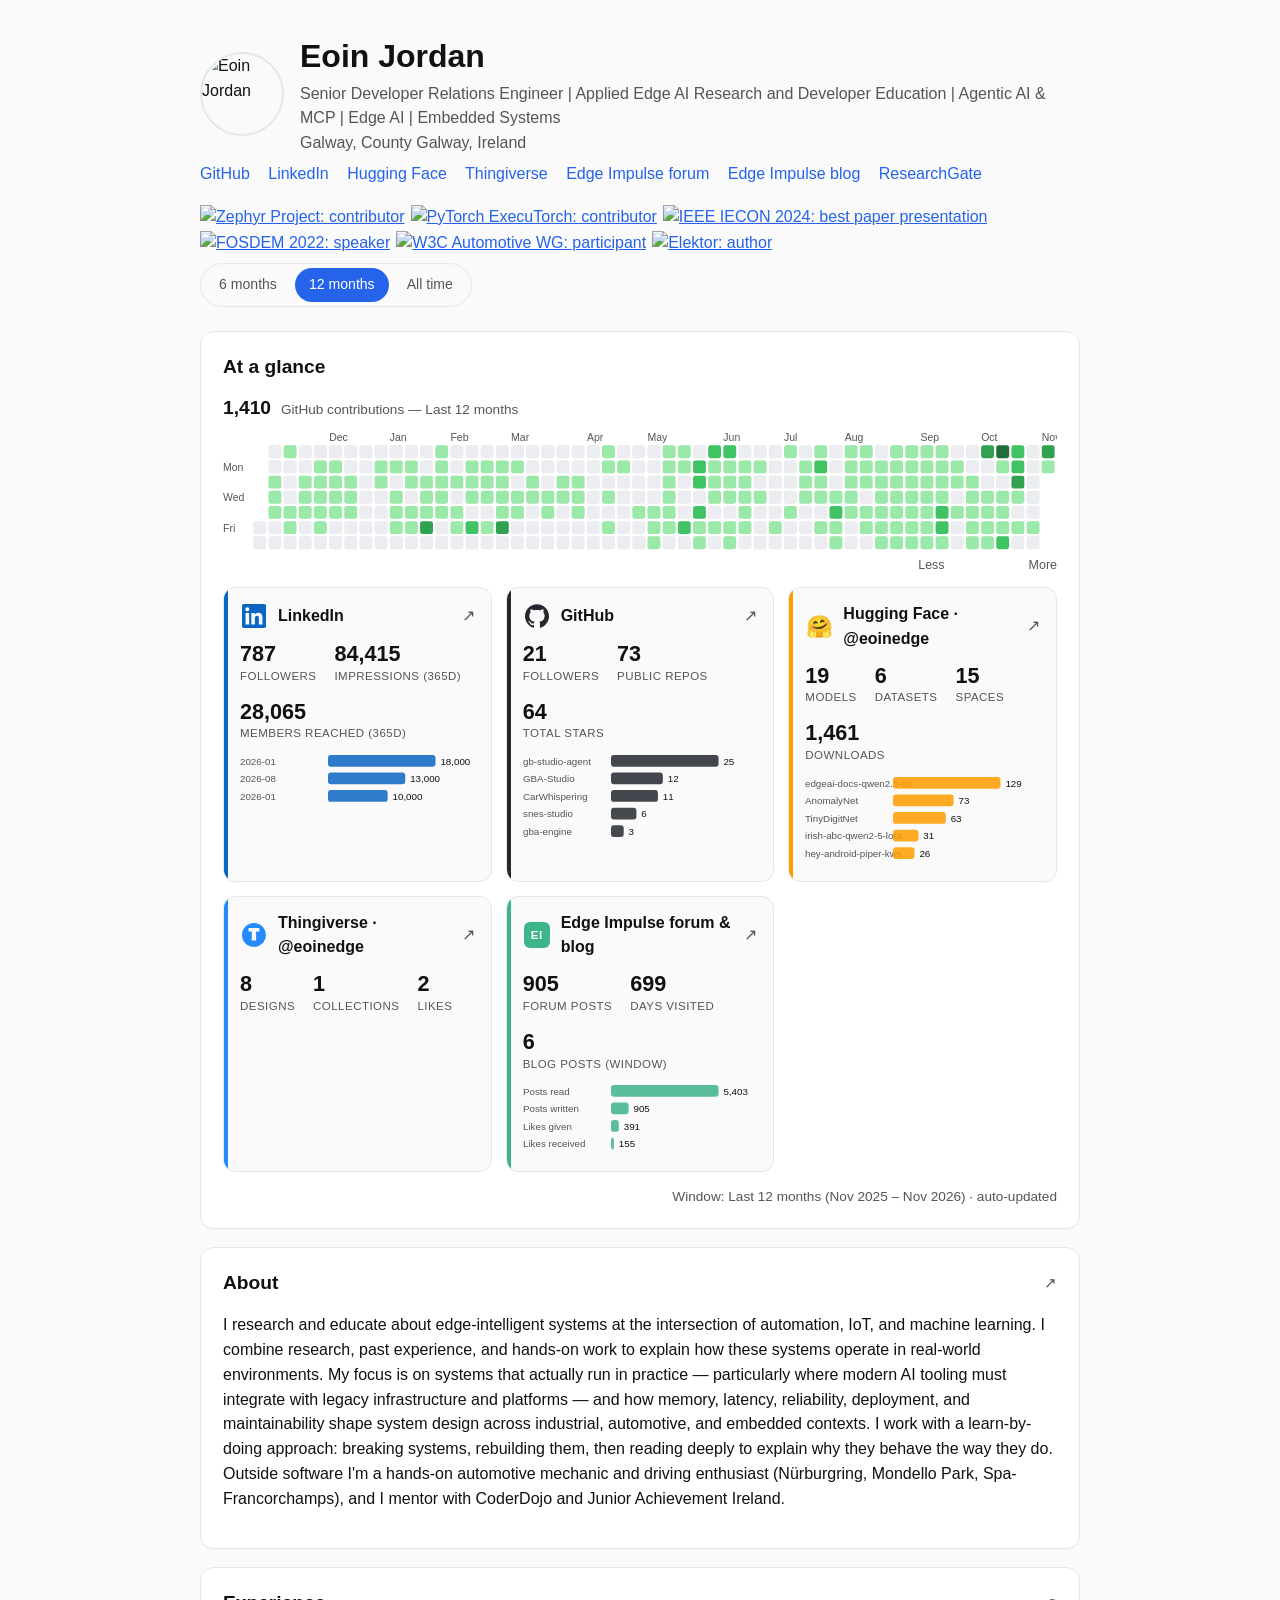
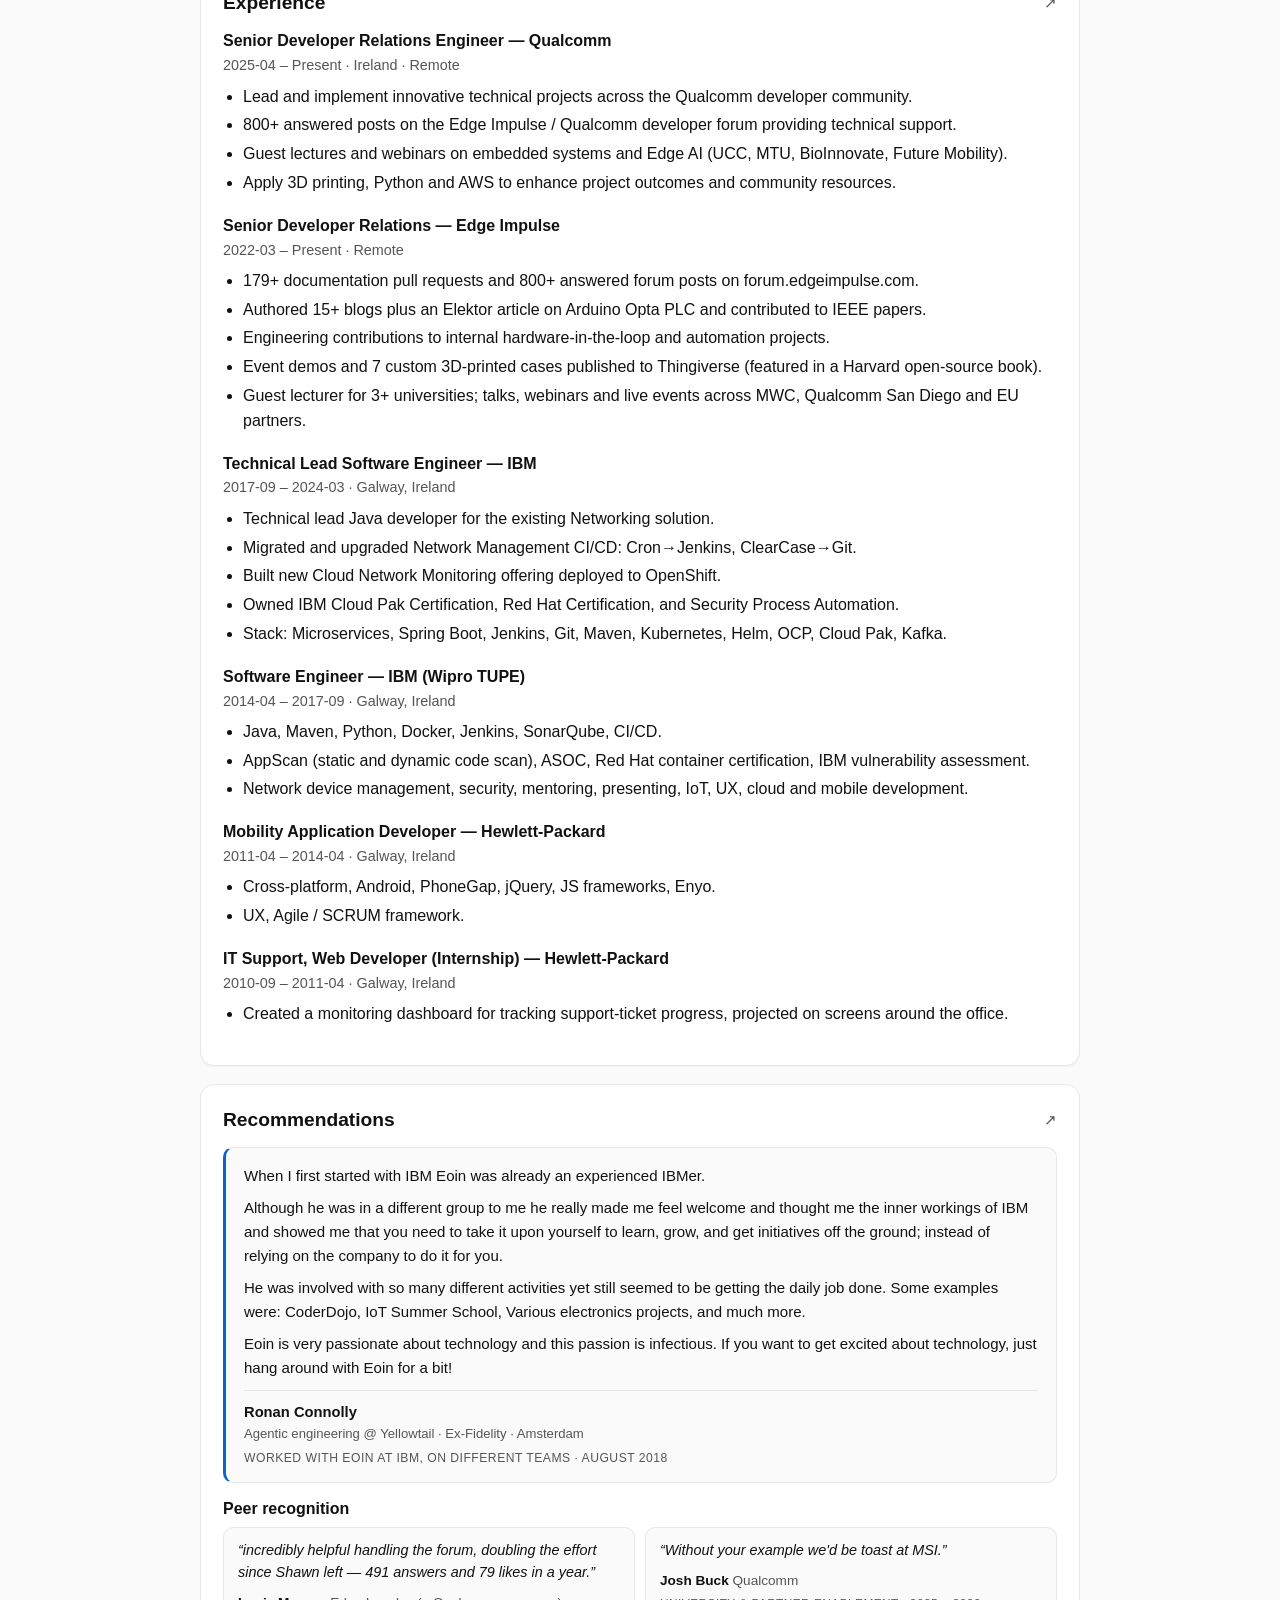
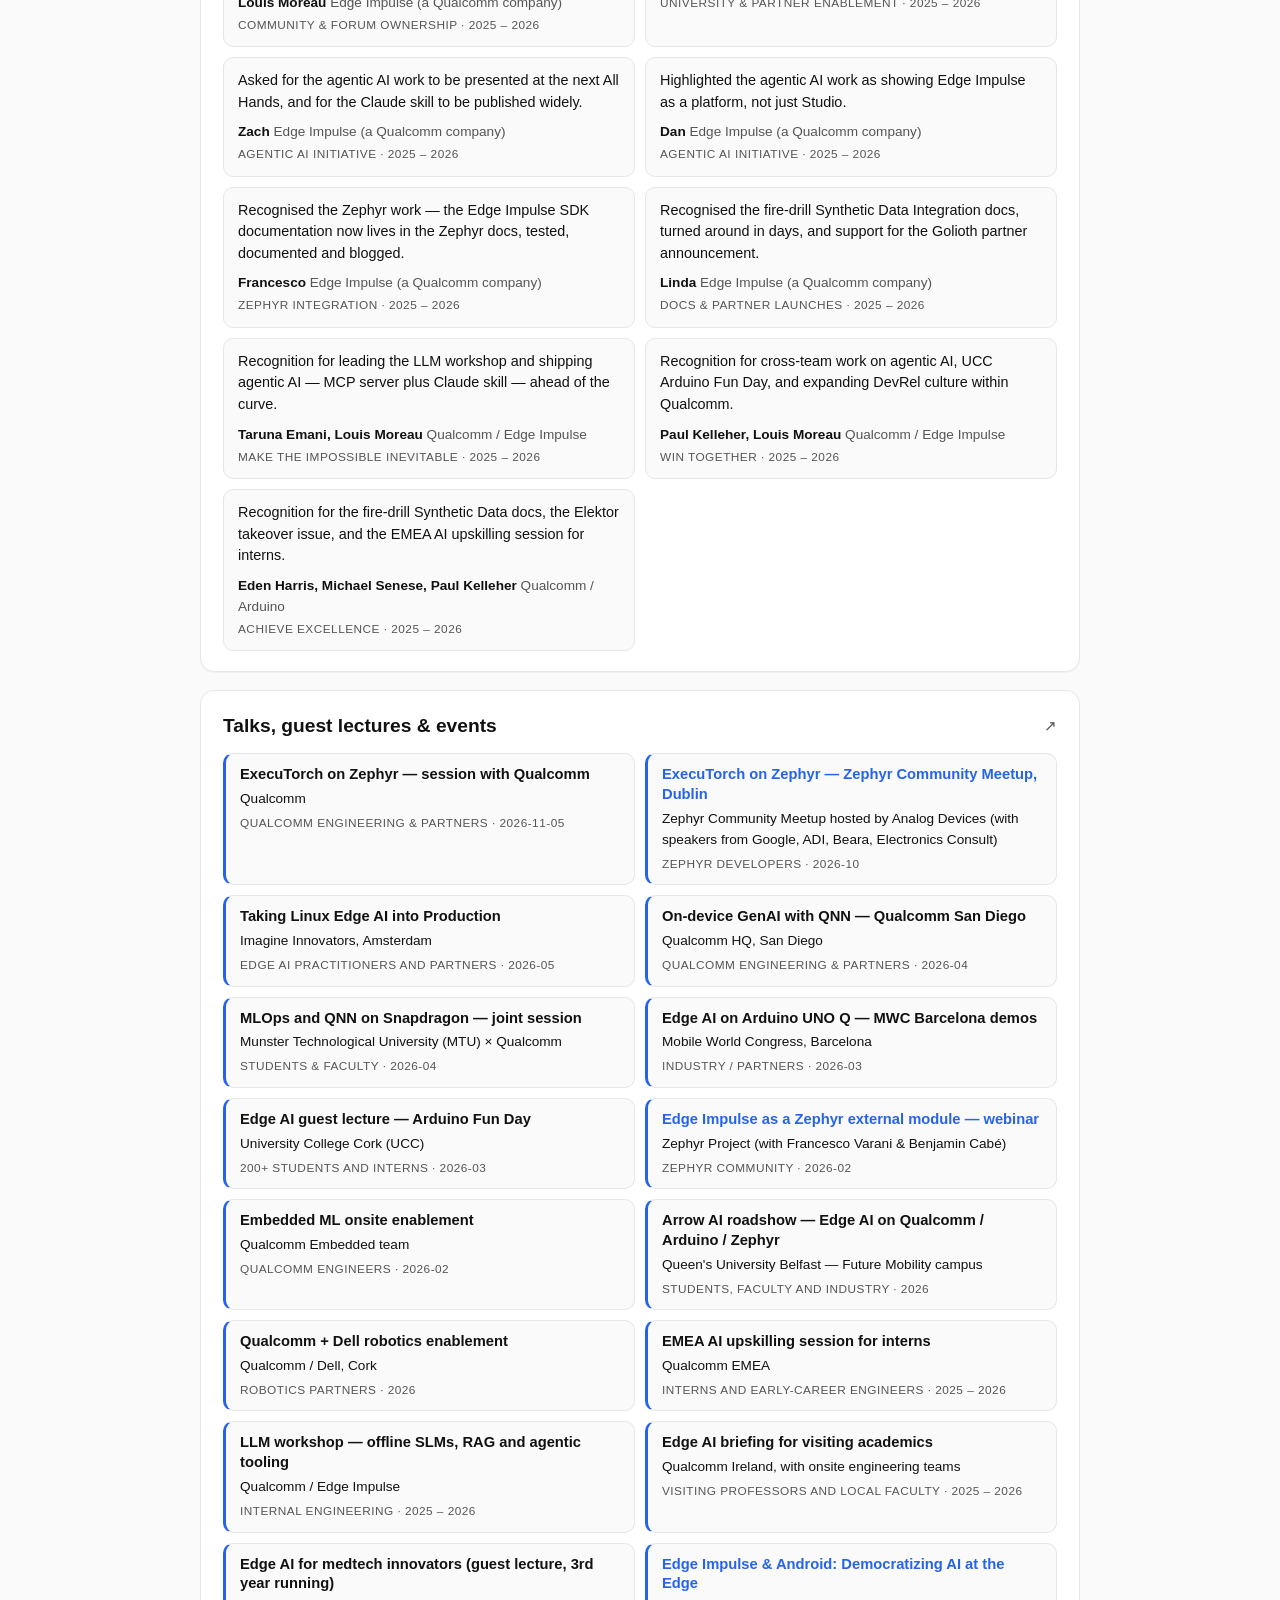
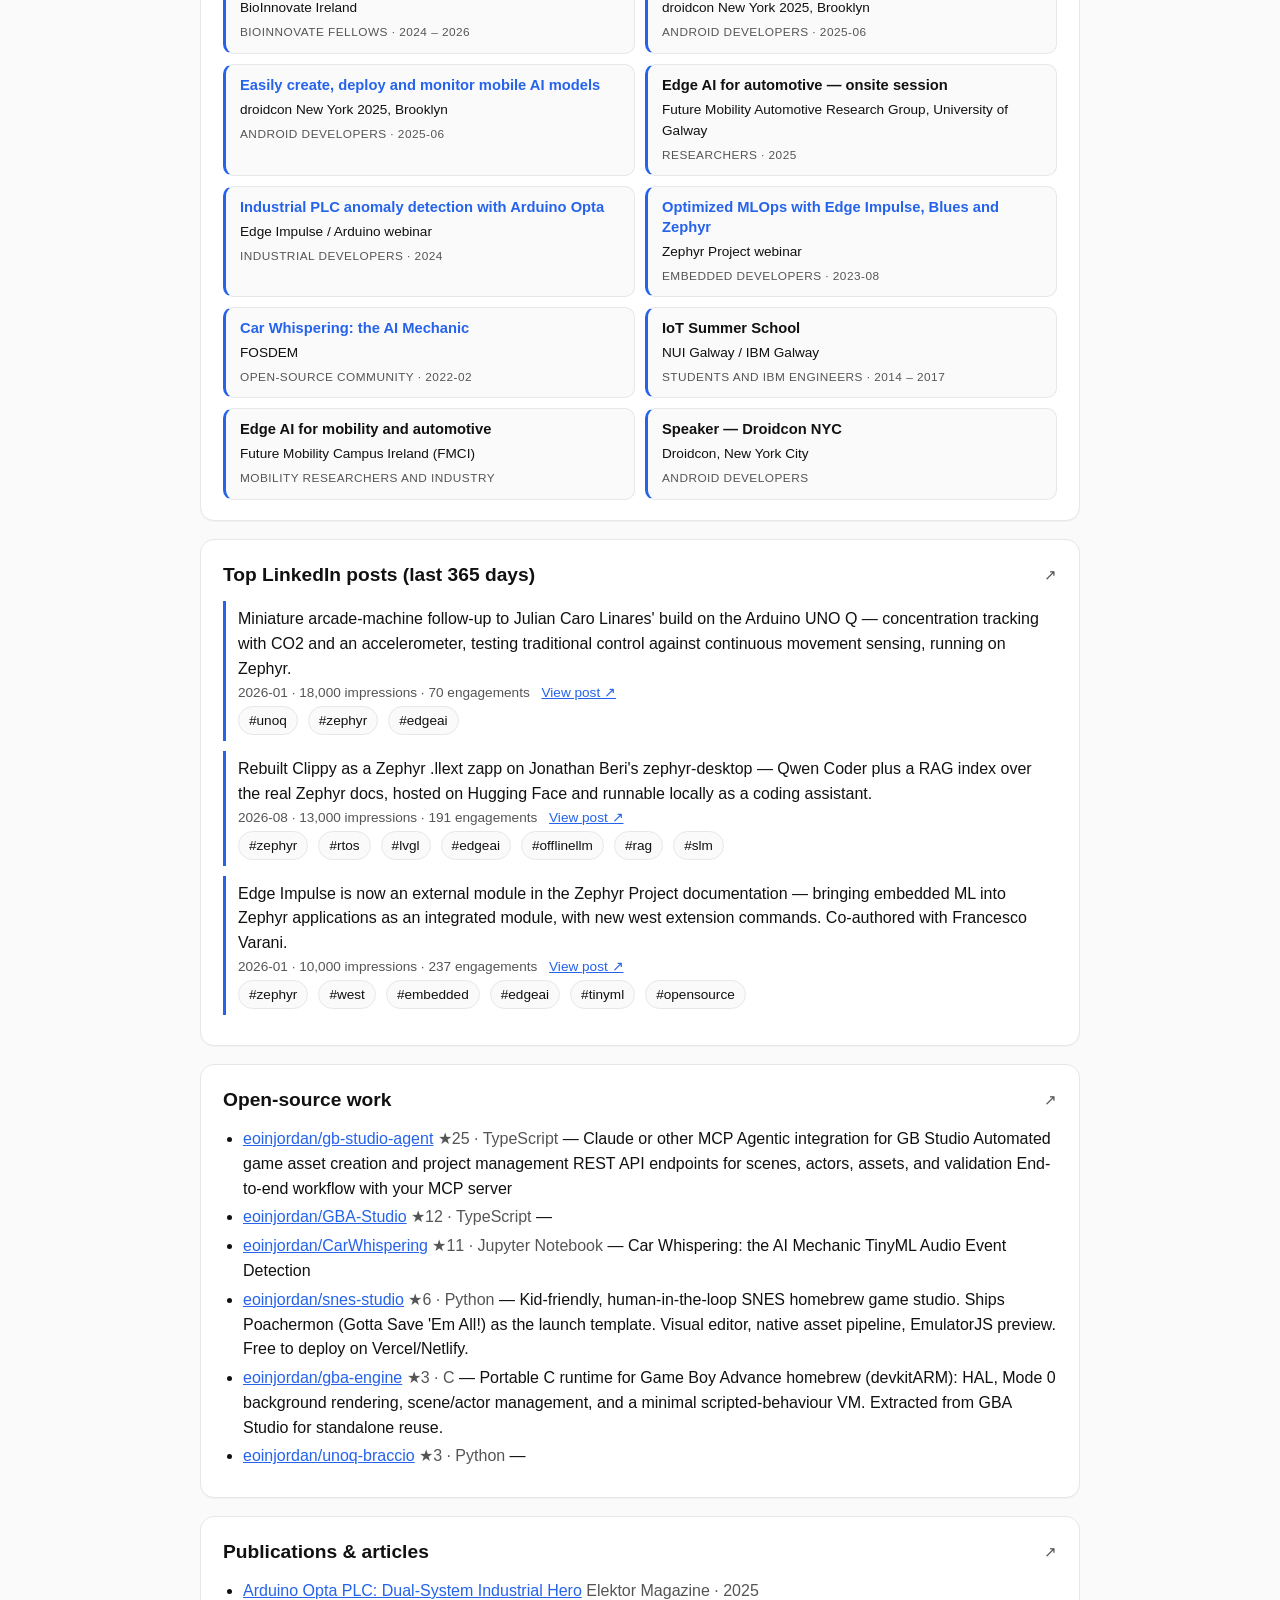
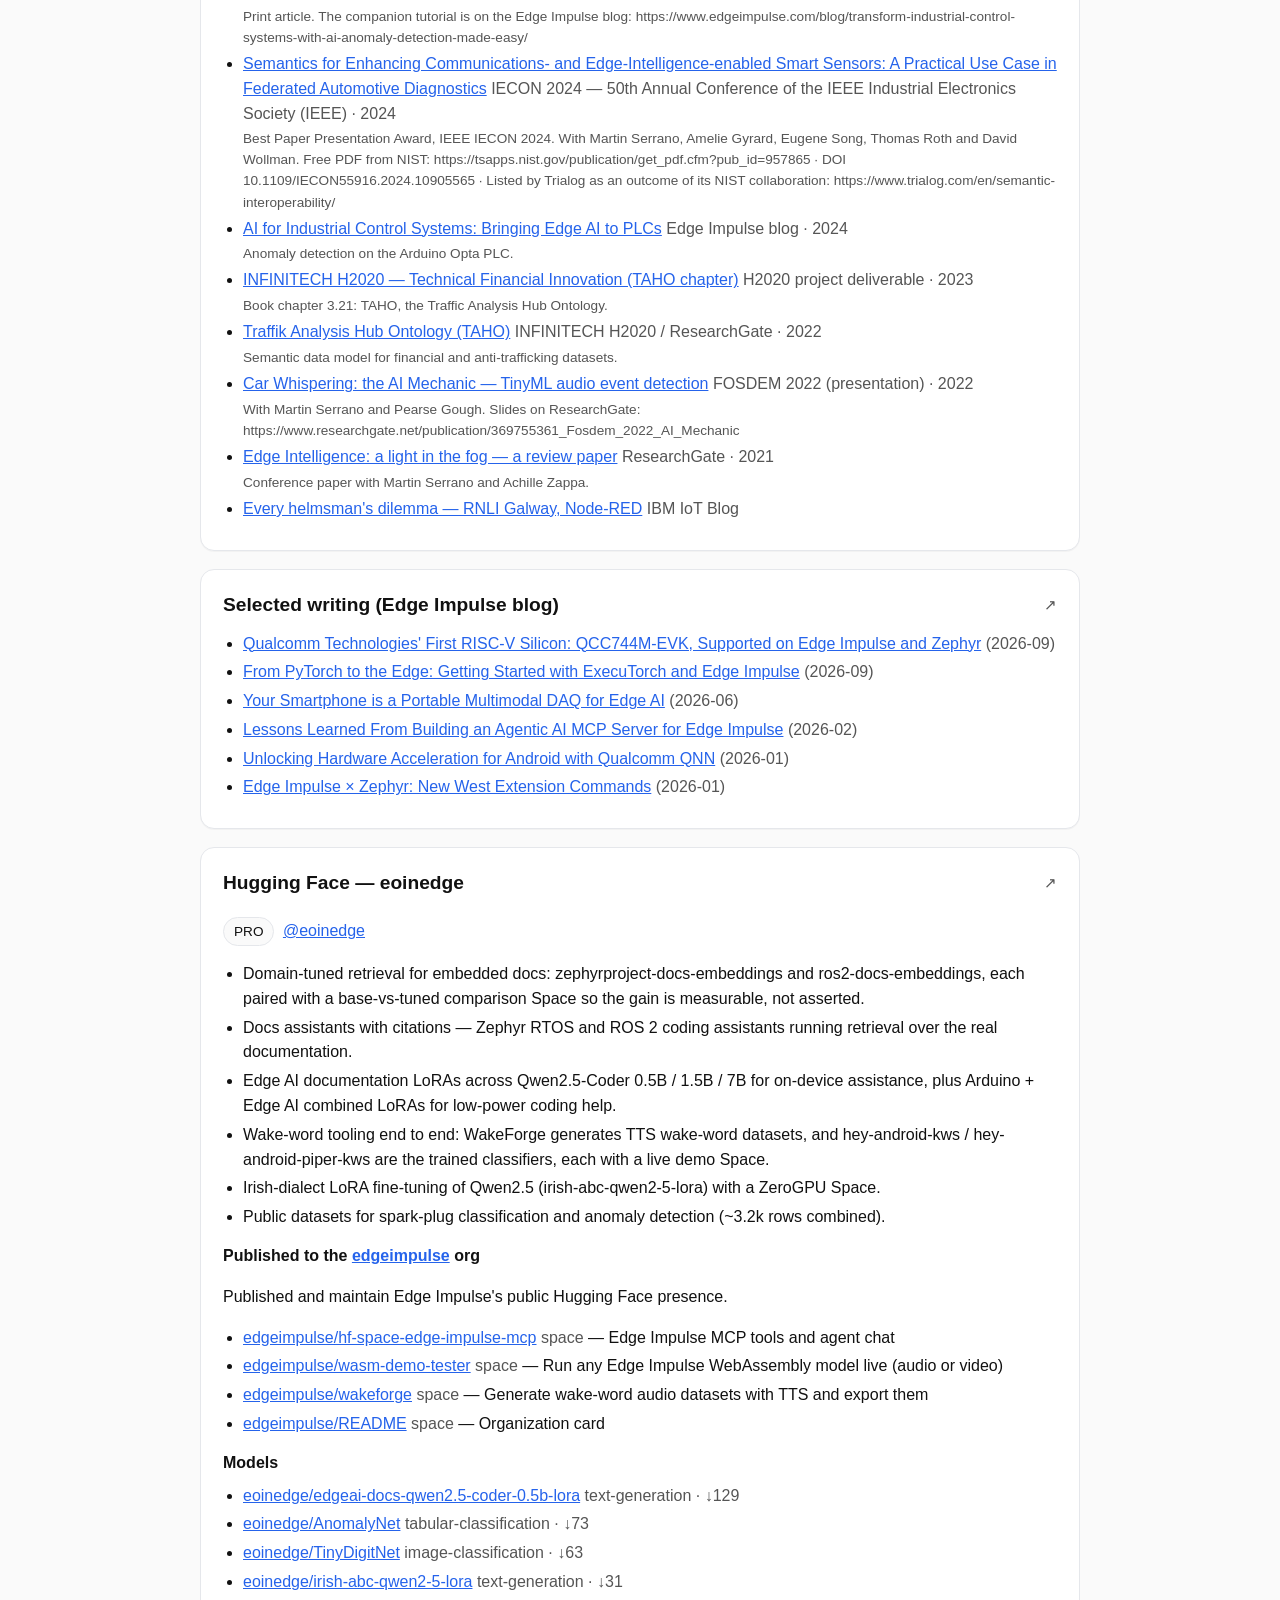
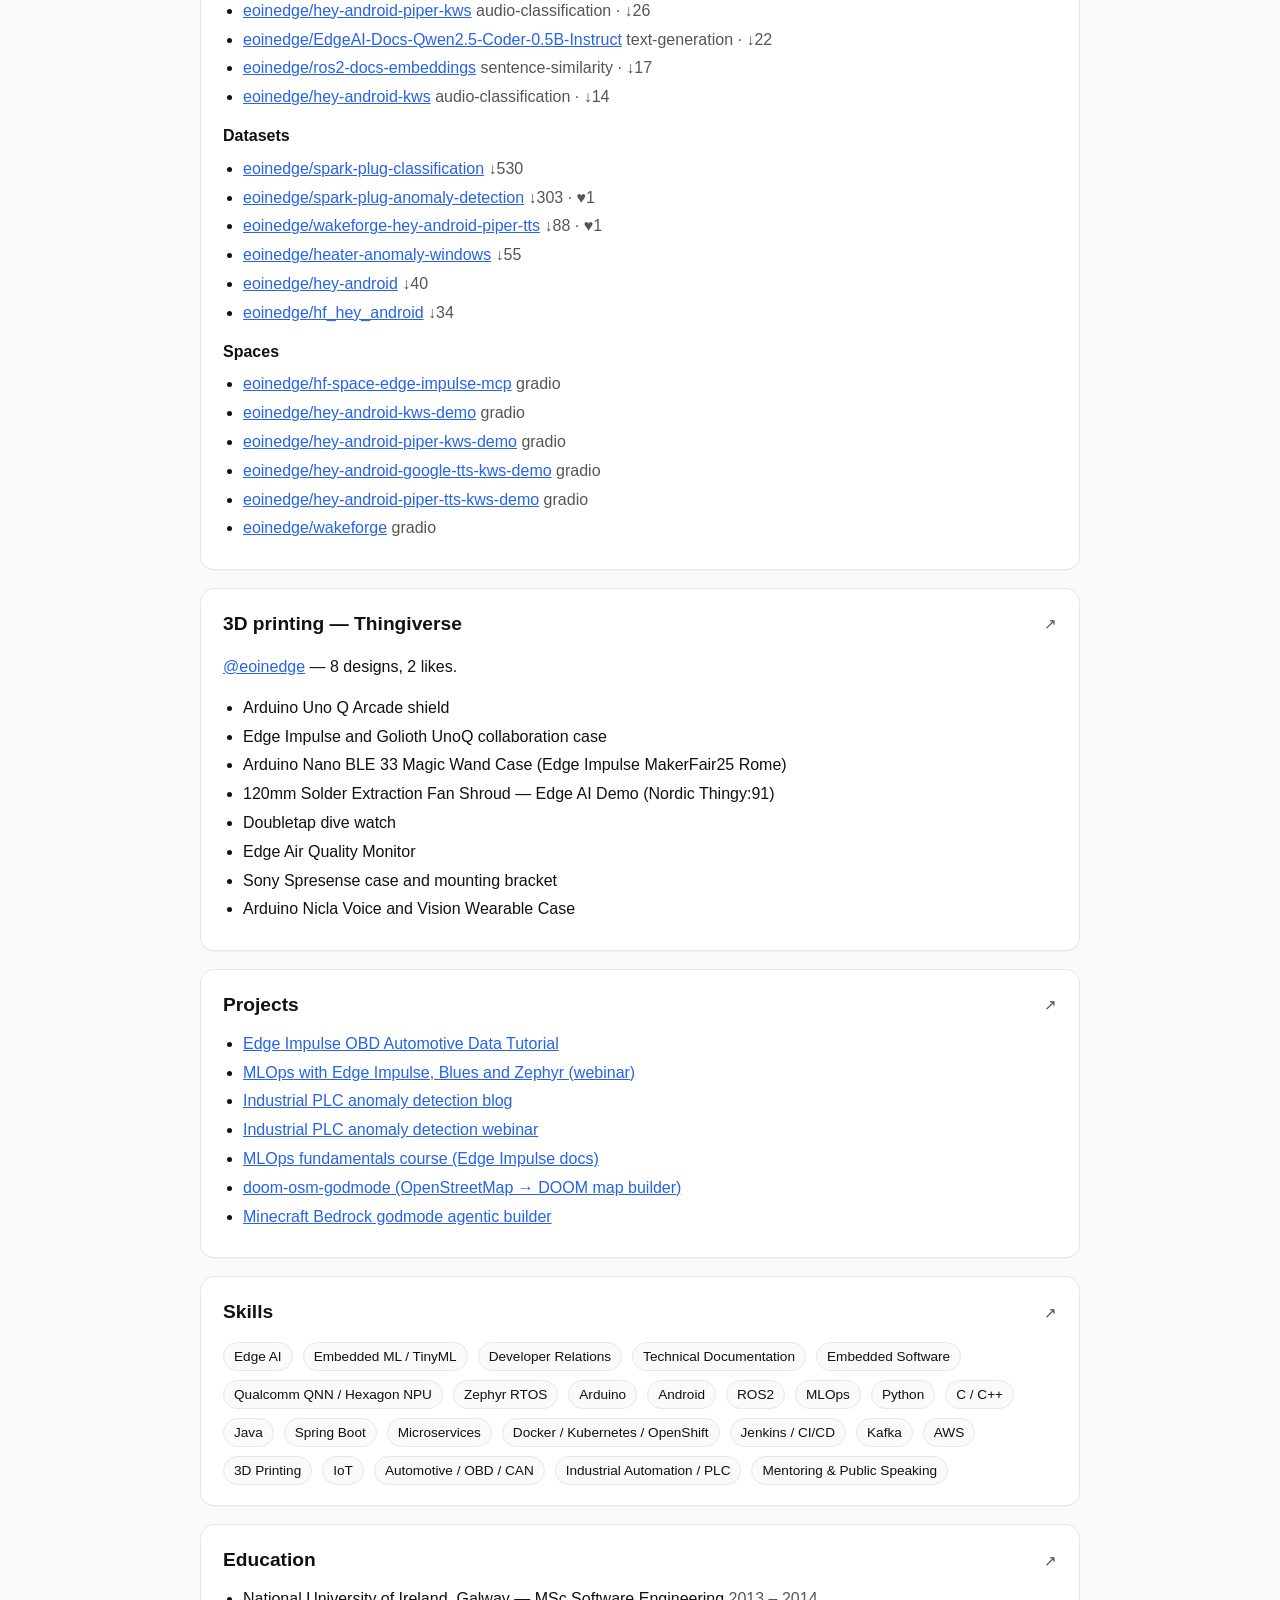
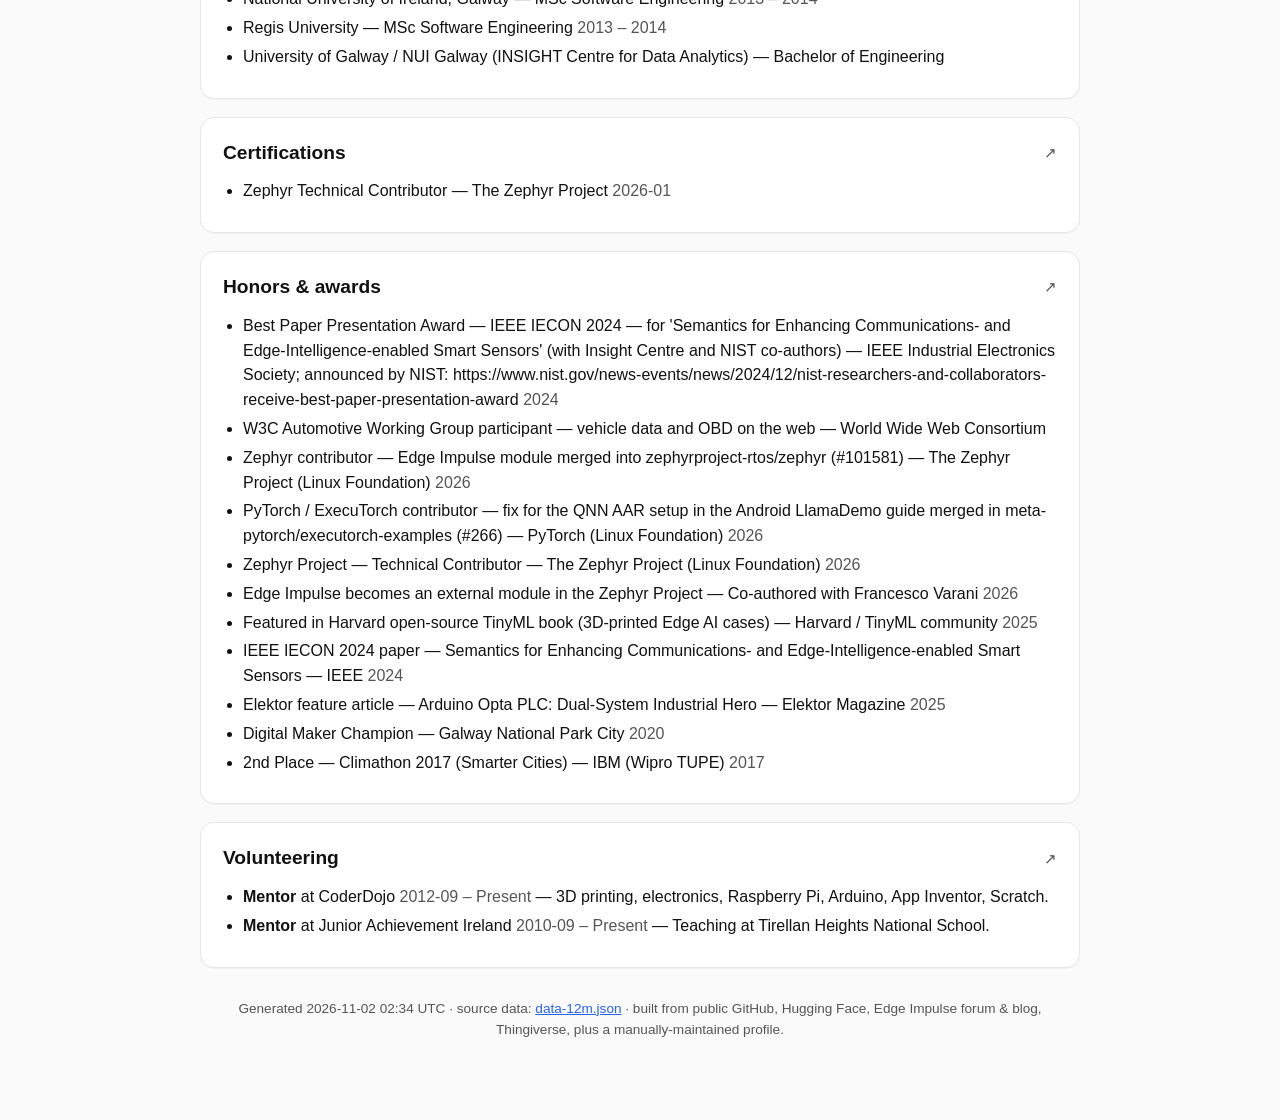
==== commit c0e2a90a: "site: drop the droidcon badge" ====
--- a/12m.html
+++ b/12m.html
@@ -26,12 +26,12 @@
     </div>
   </div>
   <div class="links"><a href="https://github.com/eoinjordan" rel="me noopener">GitHub</a> <a href="https://www.linkedin.com/in/eoin-jordan/" rel="me noopener">LinkedIn</a> <a href="https://huggingface.co/eoinedge" rel="me noopener">Hugging Face</a> <a href="https://www.thingiverse.com/eoinedge/designs" rel="me noopener">Thingiverse</a> <a href="https://forum.edgeimpulse.com/u/eoin" rel="me noopener">Edge Impulse forum</a> <a href="https://www.edgeimpulse.com/blog/author/eoinjordan/" rel="me noopener">Edge Impulse blog</a> <a href="https://www.researchgate.net/profile/Eoin-Jordan-4" rel="me noopener">ResearchGate</a></div>
-  <div class='badges'><a href='https://github.com/zephyrproject-rtos/zephyr/pull/101581' rel='noopener' title='Edge Impulse module merged into Zephyr'><img src='https://img.shields.io/badge/Zephyr%20Project-contributor-7929D2' alt='Zephyr Project: contributor' /></a><a href='https://github.com/meta-pytorch/executorch-examples/pull/266' rel='noopener' title='Merged in executorch-examples'><img src='https://img.shields.io/badge/PyTorch%20ExecuTorch-contributor-EE4C2C?logo=pytorch&amp;logoColor=white' alt='PyTorch ExecuTorch: contributor' /></a><a href='https://www.nist.gov/news-events/news/2024/12/nist-researchers-and-collaborators-receive-best-paper-presentation-award' rel='noopener' title='Best Paper Presentation Award, IEEE IECON 2024'><img src='https://img.shields.io/badge/IEEE%20IECON%202024-best%20paper%20presentation-00629B?logo=ieee&amp;logoColor=white' alt='IEEE IECON 2024: best paper presentation' /></a><a href='https://archive.fosdem.org/2022/schedule/event/lt_car_whispering/' rel='noopener' title='Car Whispering: the AI Mechanic'><img src='https://img.shields.io/badge/FOSDEM%202022-speaker-AB1A6C' alt='FOSDEM 2022: speaker' /></a><a href='https://confpad.io/conferences/droidcon-new-york-2025' rel='noopener' title='Two talks at droidcon New York 2025'><img src='https://img.shields.io/badge/droidcon%20NYC%202025-speaker-1B9AAA' alt='droidcon NYC 2025: speaker' /></a><a href='https://www.w3.org/groups/wg/auto/' rel='noopener' title='W3C Automotive Working Group: vehicle information services and OBD data on the web'><img src='https://img.shields.io/badge/W3C%20Automotive%20WG-participant-005A9C' alt='W3C Automotive WG: participant' /></a><a href='https://www.elektormagazine.com/magazine/elektor-469' rel='noopener' title='Arduino Opta PLC: Dual-System Industrial Hero'><img src='https://img.shields.io/badge/Elektor-author-2E8B57' alt='Elektor: author' /></a></div>
+  <div class='badges'><a href='https://github.com/zephyrproject-rtos/zephyr/pull/101581' rel='noopener' title='Edge Impulse module merged into Zephyr'><img src='https://img.shields.io/badge/Zephyr%20Project-contributor-7929D2' alt='Zephyr Project: contributor' /></a><a href='https://github.com/meta-pytorch/executorch-examples/pull/266' rel='noopener' title='Merged in executorch-examples'><img src='https://img.shields.io/badge/PyTorch%20ExecuTorch-contributor-EE4C2C?logo=pytorch&amp;logoColor=white' alt='PyTorch ExecuTorch: contributor' /></a><a href='https://www.nist.gov/news-events/news/2024/12/nist-researchers-and-collaborators-receive-best-paper-presentation-award' rel='noopener' title='Best Paper Presentation Award, IEEE IECON 2024'><img src='https://img.shields.io/badge/IEEE%20IECON%202024-best%20paper%20presentation-00629B?logo=ieee&amp;logoColor=white' alt='IEEE IECON 2024: best paper presentation' /></a><a href='https://archive.fosdem.org/2022/schedule/event/lt_car_whispering/' rel='noopener' title='Car Whispering: the AI Mechanic'><img src='https://img.shields.io/badge/FOSDEM%202022-speaker-AB1A6C' alt='FOSDEM 2022: speaker' /></a><a href='https://www.w3.org/groups/wg/auto/' rel='noopener' title='W3C Automotive Working Group: vehicle information services and OBD data on the web'><img src='https://img.shields.io/badge/W3C%20Automotive%20WG-participant-005A9C' alt='W3C Automotive WG: participant' /></a><a href='https://www.elektormagazine.com/magazine/elektor-469' rel='noopener' title='Arduino Opta PLC: Dual-System Industrial Hero'><img src='https://img.shields.io/badge/Elektor-author-2E8B57' alt='Elektor: author' /></a></div>
   <div class='tabs'><a class="" href="6m.html">6 months</a><a class="on" href="12m.html">12 months</a><a class="" href="index.html">All time</a></div>
 </header>
 <section><h2>At a glance</h2><div class='contrib-wrap'><div class='contrib-head'><span class='n'>1,410</span><span class='l'>GitHub contributions — Last 12 months</span></div><style scoped></style><svg class="contrib" viewBox="0 0 715 105" width="100%" preserveAspectRatio="xMinYMin meet"><text x="91" y="10" font-size="9" fill="var(--muted)">Dec</text><text x="143" y="10" font-size="9" fill="var(--muted)">Jan</text><text x="195" y="10" font-size="9" fill="var(--muted)">Feb</text><text x="247" y="10" font-size="9" fill="var(--muted)">Mar</text><text x="312" y="10" font-size="9" fill="var(--muted)">Apr</text><text x="364" y="10" font-size="9" fill="var(--muted)">May</text><text x="429" y="10" font-size="9" fill="var(--muted)">Jun</text><text x="481" y="10" font-size="9" fill="var(--muted)">Jul</text><text x="533" y="10" font-size="9" fill="var(--muted)">Aug</text><text x="598" y="10" font-size="9" fill="var(--muted)">Sep</text><text x="650" y="10" font-size="9" fill="var(--muted)">Oct</text><text x="702" y="10" font-size="9" fill="var(--muted)">Nov</text><text x="0" y="36" font-size="9" fill="var(--muted)">Mon</text><text x="0" y="62" font-size="9" fill="var(--muted)">Wed</text><text x="0" y="88" font-size="9" fill="var(--muted)">Fri</text><rect x="26" y="79" width="11" height="11" rx="2" ry="2" class="cl-0"><title>2025-11-07 · 0 contributions</title></rect><rect x="26" y="92" width="11" height="11" rx="2" ry="2" class="cl-0"><title>2025-11-08 · 0 contributions</title></rect><rect x="39" y="14" width="11" height="11" rx="2" ry="2" class="cl-0"><title>2025-11-09 · 0 contributions</title></rect><rect x="39" y="27" width="11" height="11" rx="2" ry="2" class="cl-0"><title>2025-11-10 · 0 contributions</title></rect><rect x="39" y="40" width="11" height="11" rx="2" ry="2" class="cl-1"><title>2025-11-11 · 1 contribution</title></rect><rect x="39" y="53" width="11" height="11" rx="2" ry="2" class="cl-1"><title>2025-11-12 · 5 contributions</title></rect><rect x="39" y="66" width="11" height="11" rx="2" ry="2" class="cl-1"><title>2025-11-13 · 4 contributions</title></rect><rect x="39" y="79" width="11" height="11" rx="2" ry="2" class="cl-0"><title>2025-11-14 · 0 contributions</title></rect><rect x="39" y="92" width="11" height="11" rx="2" ry="2" class="cl-0"><title>2025-11-15 · 0 contributions</title></rect><rect x="52" y="14" width="11" height="11" rx="2" ry="2" class="cl-1"><title>2025-11-16 · 1 contribution</title></rect><rect x="52" y="27" width="11" height="11" rx="2" ry="2" class="cl-0"><title>2025-11-17 · 0 contributions</title></rect><rect x="52" y="40" width="11" height="11" rx="2" ry="2" class="cl-0"><title>2025-11-18 · 0 contributions</title></rect><rect x="52" y="53" width="11" height="11" rx="2" ry="2" class="cl-0"><title>2025-11-19 · 0 contributions</title></rect><rect x="52" y="66" width="11" height="11" rx="2" ry="2" class="cl-1"><title>2025-11-20 · 6 contributions</title></rect><rect x="52" y="79" width="11" height="11" rx="2" ry="2" class="cl-1"><title>2025-11-21 · 2 contributions</title></rect><rect x="52" y="92" width="11" height="11" rx="2" ry="2" class="cl-0"><title>2025-11-22 · 0 contributions</title></rect><rect x="65" y="14" width="11" height="11" rx="2" ry="2" class="cl-0"><title>2025-11-23 · 0 contributions</title></rect><rect x="65" y="27" width="11" height="11" rx="2" ry="2" class="cl-0"><title>2025-11-24 · 0 contributions</title></rect><rect x="65" y="40" width="11" height="11" rx="2" ry="2" class="cl-1"><title>2025-11-25 · 4 contributions</title></rect><rect x="65" y="53" width="11" height="11" rx="2" ry="2" class="cl-1"><title>2025-11-26 · 6 contributions</title></rect><rect x="65" y="66" width="11" height="11" rx="2" ry="2" class="cl-1"><title>2025-11-27 · 9 contributions</title></rect><rect x="65" y="79" width="11" height="11" rx="2" ry="2" class="cl-0"><title>2025-11-28 · 0 contributions</title></rect><rect x="65" y="92" width="11" height="11" rx="2" ry="2" class="cl-0"><title>2025-11-29 · 0 contributions</title></rect><rect x="78" y="14" width="11" height="11" rx="2" ry="2" class="cl-0"><title>2025-11-30 · 0 contributions</title></rect><rect x="78" y="27" width="11" height="11" rx="2" ry="2" class="cl-1"><title>2025-12-01 · 1 contribution</title></rect><rect x="78" y="40" width="11" height="11" rx="2" ry="2" class="cl-1"><title>2025-12-02 · 1 contribution</title></rect><rect x="78" y="53" width="11" height="11" rx="2" ry="2" class="cl-1"><title>2025-12-03 · 2 contributions</title></rect><rect x="78" y="66" width="11" height="11" rx="2" ry="2" class="cl-1"><title>2025-12-04 · 1 contribution</title></rect><rect x="78" y="79" width="11" height="11" rx="2" ry="2" class="cl-1"><title>2025-12-05 · 14 contributions</title></rect><rect x="78" y="92" width="11" height="11" rx="2" ry="2" class="cl-0"><title>2025-12-06 · 0 contributions</title></rect><rect x="91" y="14" width="11" height="11" rx="2" ry="2" class="cl-0"><title>2025-12-07 · 0 contributions</title></rect><rect x="91" y="27" width="11" height="11" rx="2" ry="2" class="cl-1"><title>2025-12-08 · 9 contributions</title></rect><rect x="91" y="40" width="11" height="11" rx="2" ry="2" class="cl-1"><title>2025-12-09 · 10 contributions</title></rect><rect x="91" y="53" width="11" height="11" rx="2" ry="2" class="cl-1"><title>2025-12-10 · 6 contributions</title></rect><rect x="91" y="66" width="11" height="11" rx="2" ry="2" class="cl-1"><title>2025-12-11 · 4 contributions</title></rect><rect x="91" y="79" width="11" height="11" rx="2" ry="2" class="cl-0"><title>2025-12-12 · 0 contributions</title></rect><rect x="91" y="92" width="11" height="11" rx="2" ry="2" class="cl-0"><title>2025-12-13 · 0 contributions</title></rect><rect x="104" y="14" width="11" height="11" rx="2" ry="2" class="cl-0"><title>2025-12-14 · 0 contributions</title></rect><rect x="104" y="27" width="11" height="11" rx="2" ry="2" class="cl-0"><title>2025-12-15 · 0 contributions</title></rect><rect x="104" y="40" width="11" height="11" rx="2" ry="2" class="cl-1"><title>2025-12-16 · 1 contribution</title></rect><rect x="104" y="53" width="11" height="11" rx="2" ry="2" class="cl-1"><title>2025-12-17 · 3 contributions</title></rect><rect x="104" y="66" width="11" height="11" rx="2" ry="2" class="cl-1"><title>2025-12-18 · 3 contributions</title></rect><rect x="104" y="79" width="11" height="11" rx="2" ry="2" class="cl-0"><title>2025-12-19 · 0 contributions</title></rect><rect x="104" y="92" width="11" height="11" rx="2" ry="2" class="cl-0"><title>2025-12-20 · 0 contributions</title></rect><rect x="117" y="14" width="11" height="11" rx="2" ry="2" class="cl-0"><title>2025-12-21 · 0 contributions</title></rect><rect x="117" y="27" width="11" height="11" rx="2" ry="2" class="cl-0"><title>2025-12-22 · 0 contributions</title></rect><rect x="117" y="40" width="11" height="11" rx="2" ry="2" class="cl-0"><title>2025-12-23 · 0 contributions</title></rect><rect x="117" y="53" width="11" height="11" rx="2" ry="2" class="cl-0"><title>2025-12-24 · 0 contributions</title></rect><rect x="117" y="66" width="11" height="11" rx="2" ry="2" class="cl-0"><title>2025-12-25 · 0 contributions</title></rect><rect x="117" y="79" width="11" height="11" rx="2" ry="2" class="cl-0"><title>2025-12-26 · 0 contributions</title></rect><rect x="117" y="92" width="11" height="11" rx="2" ry="2" class="cl-0"><title>2025-12-27 · 0 contributions</title></rect><rect x="130" y="14" width="11" height="11" rx="2" ry="2" class="cl-0"><title>2025-12-28 · 0 contributions</title></rect><rect x="130" y="27" width="11" height="11" rx="2" ry="2" class="cl-1"><title>2025-12-29 · 1 contribution</title></rect><rect x="130" y="40" width="11" height="11" rx="2" ry="2" class="cl-1"><title>2025-12-30 · 2 contributions</title></rect><rect x="130" y="53" width="11" height="11" rx="2" ry="2" class="cl-0"><title>2025-12-31 · 0 contributions</title></rect><rect x="130" y="66" width="11" height="11" rx="2" ry="2" class="cl-0"><title>2026-01-01 · 0 contributions</title></rect><rect x="130" y="79" width="11" height="11" rx="2" ry="2" class="cl-0"><title>2026-01-02 · 0 contributions</title></rect><rect x="130" y="92" width="11" height="11" rx="2" ry="2" class="cl-0"><title>2026-01-03 · 0 contributions</title></rect><rect x="143" y="14" width="11" height="11" rx="2" ry="2" class="cl-0"><title>2026-01-04 · 0 contributions</title></rect><rect x="143" y="27" width="11" height="11" rx="2" ry="2" class="cl-1"><title>2026-01-05 · 2 contributions</title></rect><rect x="143" y="40" width="11" height="11" rx="2" ry="2" class="cl-0"><title>2026-01-06 · 0 contributions</title></rect><rect x="143" y="53" width="11" height="11" rx="2" ry="2" class="cl-1"><title>2026-01-07 · 1 contribution</title></rect><rect x="143" y="66" width="11" height="11" rx="2" ry="2" class="cl-1"><title>2026-01-08 · 7 contributions</title></rect><rect x="143" y="79" width="11" height="11" rx="2" ry="2" class="cl-1"><title>2026-01-09 · 2 contributions</title></rect><rect x="143" y="92" width="11" height="11" rx="2" ry="2" class="cl-0"><title>2026-01-10 · 0 contributions</title></rect><rect x="156" y="14" width="11" height="11" rx="2" ry="2" class="cl-0"><title>2026-01-11 · 0 contributions</title></rect><rect x="156" y="27" width="11" height="11" rx="2" ry="2" class="cl-1"><title>2026-01-12 · 6 contributions</title></rect><rect x="156" y="40" width="11" height="11" rx="2" ry="2" class="cl-1"><title>2026-01-13 · 6 contributions</title></rect><rect x="156" y="53" width="11" height="11" rx="2" ry="2" class="cl-0"><title>2026-01-14 · 0 contributions</title></rect><rect x="156" y="66" width="11" height="11" rx="2" ry="2" class="cl-1"><title>2026-01-15 · 2 contributions</title></rect><rect x="156" y="79" width="11" height="11" rx="2" ry="2" class="cl-1"><title>2026-01-16 · 1 contribution</title></rect><rect x="156" y="92" width="11" height="11" rx="2" ry="2" class="cl-0"><title>2026-01-17 · 0 contributions</title></rect><rect x="169" y="14" width="11" height="11" rx="2" ry="2" class="cl-0"><title>2026-01-18 · 0 contributions</title></rect><rect x="169" y="27" width="11" height="11" rx="2" ry="2" class="cl-0"><title>2026-01-19 · 0 contributions</title></rect><rect x="169" y="40" width="11" height="11" rx="2" ry="2" class="cl-1"><title>2026-01-20 · 2 contributions</title></rect><rect x="169" y="53" width="11" height="11" rx="2" ry="2" class="cl-1"><title>2026-01-21 · 6 contributions</title></rect><rect x="169" y="66" width="11" height="11" rx="2" ry="2" class="cl-1"><title>2026-01-22 · 9 contributions</title></rect><rect x="169" y="79" width="11" height="11" rx="2" ry="2" class="cl-3"><title>2026-01-23 · 39 contributions</title></rect><rect x="169" y="92" width="11" height="11" rx="2" ry="2" class="cl-0"><title>2026-01-24 · 0 contributions</title></rect><rect x="182" y="14" width="11" height="11" rx="2" ry="2" class="cl-1"><title>2026-01-25 · 7 contributions</title></rect><rect x="182" y="27" width="11" height="11" rx="2" ry="2" class="cl-1"><title>2026-01-26 · 10 contributions</title></rect><rect x="182" y="40" width="11" height="11" rx="2" ry="2" class="cl-1"><title>2026-01-27 · 4 contributions</title></rect><rect x="182" y="53" width="11" height="11" rx="2" ry="2" class="cl-1"><title>2026-01-28 · 5 contributions</title></rect><rect x="182" y="66" width="11" height="11" rx="2" ry="2" class="cl-1"><title>2026-01-29 · 4 contributions</title></rect><rect x="182" y="79" width="11" height="11" rx="2" ry="2" class="cl-0"><title>2026-01-30 · 0 contributions</title></rect><rect x="182" y="92" width="11" height="11" rx="2" ry="2" class="cl-0"><title>2026-01-31 · 0 contributions</title></rect><rect x="195" y="14" width="11" height="11" rx="2" ry="2" class="cl-0"><title>2026-02-01 · 0 contributions</title></rect><rect x="195" y="27" width="11" height="11" rx="2" ry="2" class="cl-0"><title>2026-02-02 · 0 contributions</title></rect><rect x="195" y="40" width="11" height="11" rx="2" ry="2" class="cl-1"><title>2026-02-03 · 3 contributions</title></rect><rect x="195" y="53" width="11" height="11" rx="2" ry="2" class="cl-0"><title>2026-02-04 · 0 contributions</title></rect><rect x="195" y="66" width="11" height="11" rx="2" ry="2" class="cl-1"><title>2026-02-05 · 9 contributions</title></rect><rect x="195" y="79" width="11" height="11" rx="2" ry="2" class="cl-1"><title>2026-02-06 · 14 contributions</title></rect><rect x="195" y="92" width="11" height="11" rx="2" ry="2" class="cl-0"><title>2026-02-07 · 0 contributions</title></rect><rect x="208" y="14" width="11" height="11" rx="2" ry="2" class="cl-0"><title>2026-02-08 · 0 contributions</title></rect><rect x="208" y="27" width="11" height="11" rx="2" ry="2" class="cl-1"><title>2026-02-09 · 1 contribution</title></rect><rect x="208" y="40" width="11" height="11" rx="2" ry="2" class="cl-1"><title>2026-02-10 · 14 contributions</title></rect><rect x="208" y="53" width="11" height="11" rx="2" ry="2" class="cl-1"><title>2026-02-11 · 10 contributions</title></rect><rect x="208" y="66" width="11" height="11" rx="2" ry="2" class="cl-0"><title>2026-02-12 · 0 contributions</title></rect><rect x="208" y="79" width="11" height="11" rx="2" ry="2" class="cl-2"><title>2026-02-13 · 25 contributions</title></rect><rect x="208" y="92" width="11" height="11" rx="2" ry="2" class="cl-0"><title>2026-02-14 · 0 contributions</title></rect><rect x="221" y="14" width="11" height="11" rx="2" ry="2" class="cl-0"><title>2026-02-15 · 0 contributions</title></rect><rect x="221" y="27" width="11" height="11" rx="2" ry="2" class="cl-1"><title>2026-02-16 · 3 contributions</title></rect><rect x="221" y="40" width="11" height="11" rx="2" ry="2" class="cl-1"><title>2026-02-17 · 1 contribution</title></rect><rect x="221" y="53" width="11" height="11" rx="2" ry="2" class="cl-1"><title>2026-02-18 · 7 contributions</title></rect><rect x="221" y="66" width="11" height="11" rx="2" ry="2" class="cl-0"><title>2026-02-19 · 0 contributions</title></rect><rect x="221" y="79" width="11" height="11" rx="2" ry="2" class="cl-1"><title>2026-02-20 · 8 contributions</title></rect><rect x="221" y="92" width="11" height="11" rx="2" ry="2" class="cl-0"><title>2026-02-21 · 0 contributions</title></rect><rect x="234" y="14" width="11" height="11" rx="2" ry="2" class="cl-0"><title>2026-02-22 · 0 contributions</title></rect><rect x="234" y="27" width="11" height="11" rx="2" ry="2" class="cl-1"><title>2026-02-23 · 2 contributions</title></rect><rect x="234" y="40" width="11" height="11" rx="2" ry="2" class="cl-1"><title>2026-02-24 · 3 contributions</title></rect><rect x="234" y="53" width="11" height="11" rx="2" ry="2" class="cl-1"><title>2026-02-25 · 4 contributions</title></rect><rect x="234" y="66" width="11" height="11" rx="2" ry="2" class="cl-1"><title>2026-02-26 · 15 contributions</title></rect><rect x="234" y="79" width="11" height="11" rx="2" ry="2" class="cl-3"><title>2026-02-27 · 35 contributions</title></rect><rect x="234" y="92" width="11" height="11" rx="2" ry="2" class="cl-0"><title>2026-02-28 · 0 contributions</title></rect><rect x="247" y="14" width="11" height="11" rx="2" ry="2" class="cl-0"><title>2026-03-01 · 0 contributions</title></rect><rect x="247" y="27" width="11" height="11" rx="2" ry="2" class="cl-1"><title>2026-03-02 · 1 contribution</title></rect><rect x="247" y="40" width="11" height="11" rx="2" ry="2" class="cl-0"><title>2026-03-03 · 0 contributions</title></rect><rect x="247" y="53" width="11" height="11" rx="2" ry="2" class="cl-1"><title>2026-03-04 · 9 contributions</title></rect><rect x="247" y="66" width="11" height="11" rx="2" ry="2" class="cl-1"><title>2026-03-05 · 2 contributions</title></rect><rect x="247" y="79" width="11" height="11" rx="2" ry="2" class="cl-0"><title>2026-03-06 · 0 contributions</title></rect><rect x="247" y="92" width="11" height="11" rx="2" ry="2" class="cl-0"><title>2026-03-07 · 0 contributions</title></rect><rect x="260" y="14" width="11" height="11" rx="2" ry="2" class="cl-0"><title>2026-03-08 · 0 contributions</title></rect><rect x="260" y="27" width="11" height="11" rx="2" ry="2" class="cl-0"><title>2026-03-09 · 0 contributions</title></rect><rect x="260" y="40" width="11" height="11" rx="2" ry="2" class="cl-1"><title>2026-03-10 · 4 contributions</title></rect><rect x="260" y="53" width="11" height="11" rx="2" ry="2" class="cl-1"><title>2026-03-11 · 6 contributions</title></rect><rect x="260" y="66" width="11" height="11" rx="2" ry="2" class="cl-0"><title>2026-03-12 · 0 contributions</title></rect><rect x="260" y="79" width="11" height="11" rx="2" ry="2" class="cl-0"><title>2026-03-13 · 0 contributions</title></rect><rect x="260" y="92" width="11" height="11" rx="2" ry="2" class="cl-0"><title>2026-03-14 · 0 contributions</title></rect><rect x="273" y="14" width="11" height="11" rx="2" ry="2" class="cl-0"><title>2026-03-15 · 0 contributions</title></rect><rect x="273" y="27" width="11" height="11" rx="2" ry="2" class="cl-0"><title>2026-03-16 · 0 contributions</title></rect><rect x="273" y="40" width="11" height="11" rx="2" ry="2" class="cl-0"><title>2026-03-17 · 0 contributions</title></rect><rect x="273" y="53" width="11" height="11" rx="2" ry="2" class="cl-1"><title>2026-03-18 · 3 contributions</title></rect><rect x="273" y="66" width="11" height="11" rx="2" ry="2" class="cl-1"><title>2026-03-19 · 1 contribution</title></rect><rect x="273" y="79" width="11" height="11" rx="2" ry="2" class="cl-0"><title>2026-03-20 · 0 contributions</title></rect><rect x="273" y="92" width="11" height="11" rx="2" ry="2" class="cl-0"><title>2026-03-21 · 0 contributions</title></rect><rect x="286" y="14" width="11" height="11" rx="2" ry="2" class="cl-0"><title>2026-03-22 · 0 contributions</title></rect><rect x="286" y="27" width="11" height="11" rx="2" ry="2" class="cl-0"><title>2026-03-23 · 0 contributions</title></rect><rect x="286" y="40" width="11" height="11" rx="2" ry="2" class="cl-1"><title>2026-03-24 · 2 contributions</title></rect><rect x="286" y="53" width="11" height="11" rx="2" ry="2" class="cl-1"><title>2026-03-25 · 5 contributions</title></rect><rect x="286" y="66" width="11" height="11" rx="2" ry="2" class="cl-0"><title>2026-03-26 · 0 contributions</title></rect><rect x="286" y="79" width="11" height="11" rx="2" ry="2" class="cl-0"><title>2026-03-27 · 0 contributions</title></rect><rect x="286" y="92" width="11" height="11" rx="2" ry="2" class="cl-0"><title>2026-03-28 · 0 contributions</title></rect><rect x="299" y="14" width="11" height="11" rx="2" ry="2" class="cl-0"><title>2026-03-29 · 0 contributions</title></rect><rect x="299" y="27" width="11" height="11" rx="2" ry="2" class="cl-0"><title>2026-03-30 · 0 contributions</title></rect><rect x="299" y="40" width="11" height="11" rx="2" ry="2" class="cl-1"><title>2026-03-31 · 2 contributions</title></rect><rect x="299" y="53" width="11" height="11" rx="2" ry="2" class="cl-1"><title>2026-04-01 · 1 contribution</title></rect><rect x="299" y="66" width="11" height="11" rx="2" ry="2" class="cl-1"><title>2026-04-02 · 2 contributions</title></rect><rect x="299" y="79" width="11" height="11" rx="2" ry="2" class="cl-0"><title>2026-04-03 · 0 contributions</title></rect><rect x="299" y="92" width="11" height="11" rx="2" ry="2" class="cl-0"><title>2026-04-04 · 0 contributions</title></rect><rect x="312" y="14" width="11" height="11" rx="2" ry="2" class="cl-0"><title>2026-04-05 · 0 contributions</title></rect><rect x="312" y="27" width="11" height="11" rx="2" ry="2" class="cl-0"><title>2026-04-06 · 0 contributions</title></rect><rect x="312" y="40" width="11" height="11" rx="2" ry="2" class="cl-0"><title>2026-04-07 · 0 contributions</title></rect><rect x="312" y="53" width="11" height="11" rx="2" ry="2" class="cl-0"><title>2026-04-08 · 0 contributions</title></rect><rect x="312" y="66" width="11" height="11" rx="2" ry="2" class="cl-0"><title>2026-04-09 · 0 contributions</title></rect><rect x="312" y="79" width="11" height="11" rx="2" ry="2" class="cl-0"><title>2026-04-10 · 0 contributions</title></rect><rect x="312" y="92" width="11" height="11" rx="2" ry="2" class="cl-0"><title>2026-04-11 · 0 contributions</title></rect><rect x="325" y="14" width="11" height="11" rx="2" ry="2" class="cl-1"><title>2026-04-12 · 4 contributions</title></rect><rect x="325" y="27" width="11" height="11" rx="2" ry="2" class="cl-1"><title>2026-04-13 · 1 contribution</title></rect><rect x="325" y="40" width="11" height="11" rx="2" ry="2" class="cl-0"><title>2026-04-14 · 0 contributions</title></rect><rect x="325" y="53" width="11" height="11" rx="2" ry="2" class="cl-1"><title>2026-04-15 · 4 contributions</title></rect><rect x="325" y="66" width="11" height="11" rx="2" ry="2" class="cl-0"><title>2026-04-16 · 0 contributions</title></rect><rect x="325" y="79" width="11" height="11" rx="2" ry="2" class="cl-1"><title>2026-04-17 · 6 contributions</title></rect><rect x="325" y="92" width="11" height="11" rx="2" ry="2" class="cl-0"><title>2026-04-18 · 0 contributions</title></rect><rect x="338" y="14" width="11" height="11" rx="2" ry="2" class="cl-0"><title>2026-04-19 · 0 contributions</title></rect><rect x="338" y="27" width="11" height="11" rx="2" ry="2" class="cl-1"><title>2026-04-20 · 4 contributions</title></rect><rect x="338" y="40" width="11" height="11" rx="2" ry="2" class="cl-0"><title>2026-04-21 · 0 contributions</title></rect><rect x="338" y="53" width="11" height="11" rx="2" ry="2" class="cl-0"><title>2026-04-22 · 0 contributions</title></rect><rect x="338" y="66" width="11" height="11" rx="2" ry="2" class="cl-0"><title>2026-04-23 · 0 contributions</title></rect><rect x="338" y="79" width="11" height="11" rx="2" ry="2" class="cl-0"><title>2026-04-24 · 0 contributions</title></rect><rect x="338" y="92" width="11" height="11" rx="2" ry="2" class="cl-0"><title>2026-04-25 · 0 contributions</title></rect><rect x="351" y="14" width="11" height="11" rx="2" ry="2" class="cl-0"><title>2026-04-26 · 0 contributions</title></rect><rect x="351" y="27" width="11" height="11" rx="2" ry="2" class="cl-0"><title>2026-04-27 · 0 contributions</title></rect><rect x="351" y="40" width="11" height="11" rx="2" ry="2" class="cl-0"><title>2026-04-28 · 0 contributions</title></rect><rect x="351" y="53" width="11" height="11" rx="2" ry="2" class="cl-0"><title>2026-04-29 · 0 contributions</title></rect><rect x="351" y="66" width="11" height="11" rx="2" ry="2" class="cl-1"><title>2026-04-30 · 1 contribution</title></rect><rect x="351" y="79" width="11" height="11" rx="2" ry="2" class="cl-0"><title>2026-05-01 · 0 contributions</title></rect><rect x="351" y="92" width="11" height="11" rx="2" ry="2" class="cl-0"><title>2026-05-02 · 0 contributions</title></rect><rect x="364" y="14" width="11" height="11" rx="2" ry="2" class="cl-0"><title>2026-05-03 · 0 contributions</title></rect><rect x="364" y="27" width="11" height="11" rx="2" ry="2" class="cl-0"><title>2026-05-04 · 0 contributions</title></rect><rect x="364" y="40" width="11" height="11" rx="2" ry="2" class="cl-0"><title>2026-05-05 · 0 contributions</title></rect><rect x="364" y="53" width="11" height="11" rx="2" ry="2" class="cl-0"><title>2026-05-06 · 0 contributions</title></rect><rect x="364" y="66" width="11" height="11" rx="2" ry="2" class="cl-1"><title>2026-05-07 · 1 contribution</title></rect><rect x="364" y="79" width="11" height="11" rx="2" ry="2" class="cl-1"><title>2026-05-08 · 1 contribution</title></rect><rect x="364" y="92" width="11" height="11" rx="2" ry="2" class="cl-1"><title>2026-05-09 · 1 contribution</title></rect><rect x="377" y="14" width="11" height="11" rx="2" ry="2" class="cl-1"><title>2026-05-10 · 1 contribution</title></rect><rect x="377" y="27" width="11" height="11" rx="2" ry="2" class="cl-1"><title>2026-05-11 · 2 contributions</title></rect><rect x="377" y="40" width="11" height="11" rx="2" ry="2" class="cl-1"><title>2026-05-12 · 8 contributions</title></rect><rect x="377" y="53" width="11" height="11" rx="2" ry="2" class="cl-1"><title>2026-05-13 · 5 contributions</title></rect><rect x="377" y="66" width="11" height="11" rx="2" ry="2" class="cl-1"><title>2026-05-14 · 16 contributions</title></rect><rect x="377" y="79" width="11" height="11" rx="2" ry="2" class="cl-1"><title>2026-05-15 · 2 contributions</title></rect><rect x="377" y="92" width="11" height="11" rx="2" ry="2" class="cl-0"><title>2026-05-16 · 0 contributions</title></rect><rect x="390" y="14" width="11" height="11" rx="2" ry="2" class="cl-1"><title>2026-05-17 · 8 contributions</title></rect><rect x="390" y="27" width="11" height="11" rx="2" ry="2" class="cl-1"><title>2026-05-18 · 2 contributions</title></rect><rect x="390" y="40" width="11" height="11" rx="2" ry="2" class="cl-0"><title>2026-05-19 · 0 contributions</title></rect><rect x="390" y="53" width="11" height="11" rx="2" ry="2" class="cl-0"><title>2026-05-20 · 0 contributions</title></rect><rect x="390" y="66" width="11" height="11" rx="2" ry="2" class="cl-0"><title>2026-05-21 · 0 contributions</title></rect><rect x="390" y="79" width="11" height="11" rx="2" ry="2" class="cl-2"><title>2026-05-22 · 32 contributions</title></rect><rect x="390" y="92" width="11" height="11" rx="2" ry="2" class="cl-0"><title>2026-05-23 · 0 contributions</title></rect><rect x="403" y="14" width="11" height="11" rx="2" ry="2" class="cl-0"><title>2026-05-24 · 0 contributions</title></rect><rect x="403" y="27" width="11" height="11" rx="2" ry="2" class="cl-2"><title>2026-05-25 · 19 contributions</title></rect><rect x="403" y="40" width="11" height="11" rx="2" ry="2" class="cl-2"><title>2026-05-26 · 23 contributions</title></rect><rect x="403" y="53" width="11" height="11" rx="2" ry="2" class="cl-0"><title>2026-05-27 · 0 contributions</title></rect><rect x="403" y="66" width="11" height="11" rx="2" ry="2" class="cl-2"><title>2026-05-28 · 25 contributions</title></rect><rect x="403" y="79" width="11" height="11" rx="2" ry="2" class="cl-1"><title>2026-05-29 · 4 contributions</title></rect><rect x="403" y="92" width="11" height="11" rx="2" ry="2" class="cl-1"><title>2026-05-30 · 7 contributions</title></rect><rect x="416" y="14" width="11" height="11" rx="2" ry="2" class="cl-2"><title>2026-05-31 · 28 contributions</title></rect><rect x="416" y="27" width="11" height="11" rx="2" ry="2" class="cl-1"><title>2026-06-01 · 5 contributions</title></rect><rect x="416" y="40" width="11" height="11" rx="2" ry="2" class="cl-1"><title>2026-06-02 · 15 contributions</title></rect><rect x="416" y="53" width="11" height="11" rx="2" ry="2" class="cl-1"><title>2026-06-03 · 2 contributions</title></rect><rect x="416" y="66" width="11" height="11" rx="2" ry="2" class="cl-0"><title>2026-06-04 · 0 contributions</title></rect><rect x="416" y="79" width="11" height="11" rx="2" ry="2" class="cl-1"><title>2026-06-05 · 2 contributions</title></rect><rect x="416" y="92" width="11" height="11" rx="2" ry="2" class="cl-0"><title>2026-06-06 · 0 contributions</title></rect><rect x="429" y="14" width="11" height="11" rx="2" ry="2" class="cl-2"><title>2026-06-07 · 28 contributions</title></rect><rect x="429" y="27" width="11" height="11" rx="2" ry="2" class="cl-1"><title>2026-06-08 · 7 contributions</title></rect><rect x="429" y="40" width="11" height="11" rx="2" ry="2" class="cl-1"><title>2026-06-09 · 5 contributions</title></rect><rect x="429" y="53" width="11" height="11" rx="2" ry="2" class="cl-1"><title>2026-06-10 · 9 contributions</title></rect><rect x="429" y="66" width="11" height="11" rx="2" ry="2" class="cl-0"><title>2026-06-11 · 0 contributions</title></rect><rect x="429" y="79" width="11" height="11" rx="2" ry="2" class="cl-1"><title>2026-06-12 · 1 contribution</title></rect><rect x="429" y="92" width="11" height="11" rx="2" ry="2" class="cl-1"><title>2026-06-13 · 1 contribution</title></rect><rect x="442" y="14" width="11" height="11" rx="2" ry="2" class="cl-0"><title>2026-06-14 · 0 contributions</title></rect><rect x="442" y="27" width="11" height="11" rx="2" ry="2" class="cl-1"><title>2026-06-15 · 4 contributions</title></rect><rect x="442" y="40" width="11" height="11" rx="2" ry="2" class="cl-1"><title>2026-06-16 · 7 contributions</title></rect><rect x="442" y="53" width="11" height="11" rx="2" ry="2" class="cl-1"><title>2026-06-17 · 3 contributions</title></rect><rect x="442" y="66" width="11" height="11" rx="2" ry="2" class="cl-1"><title>2026-06-18 · 1 contribution</title></rect><rect x="442" y="79" width="11" height="11" rx="2" ry="2" class="cl-1"><title>2026-06-19 · 1 contribution</title></rect><rect x="442" y="92" width="11" height="11" rx="2" ry="2" class="cl-0"><title>2026-06-20 · 0 contributions</title></rect><rect x="455" y="14" width="11" height="11" rx="2" ry="2" class="cl-0"><title>2026-06-21 · 0 contributions</title></rect><rect x="455" y="27" width="11" height="11" rx="2" ry="2" class="cl-1"><title>2026-06-22 · 1 contribution</title></rect><rect x="455" y="40" width="11" height="11" rx="2" ry="2" class="cl-0"><title>2026-06-23 · 0 contributions</title></rect><rect x="455" y="53" width="11" height="11" rx="2" ry="2" class="cl-1"><title>2026-06-24 · 1 contribution</title></rect><rect x="455" y="66" width="11" height="11" rx="2" ry="2" class="cl-0"><title>2026-06-25 · 0 contributions</title></rect><rect x="455" y="79" width="11" height="11" rx="2" ry="2" class="cl-0"><title>2026-06-26 · 0 contributions</title></rect><rect x="455" y="92" width="11" height="11" rx="2" ry="2" class="cl-0"><title>2026-06-27 · 0 contributions</title></rect><rect x="468" y="14" width="11" height="11" rx="2" ry="2" class="cl-0"><title>2026-06-28 · 0 contributions</title></rect><rect x="468" y="27" width="11" height="11" rx="2" ry="2" class="cl-0"><title>2026-06-29 · 0 contributions</title></rect><rect x="468" y="40" width="11" height="11" rx="2" ry="2" class="cl-0"><title>2026-06-30 · 0 contributions</title></rect><rect x="468" y="53" width="11" height="11" rx="2" ry="2" class="cl-0"><title>2026-07-01 · 0 contributions</title></rect><rect x="468" y="66" width="11" height="11" rx="2" ry="2" class="cl-0"><title>2026-07-02 · 0 contributions</title></rect><rect x="468" y="79" width="11" height="11" rx="2" ry="2" class="cl-1"><title>2026-07-03 · 14 contributions</title></rect><rect x="468" y="92" width="11" height="11" rx="2" ry="2" class="cl-0"><title>2026-07-04 · 0 contributions</title></rect><rect x="481" y="14" width="11" height="11" rx="2" ry="2" class="cl-1"><title>2026-07-05 · 2 contributions</title></rect><rect x="481" y="27" width="11" height="11" rx="2" ry="2" class="cl-0"><title>2026-07-06 · 0 contributions</title></rect><rect x="481" y="40" width="11" height="11" rx="2" ry="2" class="cl-0"><title>2026-07-07 · 0 contributions</title></rect><rect x="481" y="53" width="11" height="11" rx="2" ry="2" class="cl-0"><title>2026-07-08 · 0 contributions</title></rect><rect x="481" y="66" width="11" height="11" rx="2" ry="2" class="cl-1"><title>2026-07-09 · 12 contributions</title></rect><rect x="481" y="79" width="11" height="11" rx="2" ry="2" class="cl-0"><title>2026-07-10 · 0 contributions</title></rect><rect x="481" y="92" width="11" height="11" rx="2" ry="2" class="cl-0"><title>2026-07-11 · 0 contributions</title></rect><rect x="494" y="14" width="11" height="11" rx="2" ry="2" class="cl-0"><title>2026-07-12 · 0 contributions</title></rect><rect x="494" y="27" width="11" height="11" rx="2" ry="2" class="cl-1"><title>2026-07-13 · 3 contributions</title></rect><rect x="494" y="40" width="11" height="11" rx="2" ry="2" class="cl-1"><title>2026-07-14 · 5 contributions</title></rect><rect x="494" y="53" width="11" height="11" rx="2" ry="2" class="cl-1"><title>2026-07-15 · 6 contributions</title></rect><rect x="494" y="66" width="11" height="11" rx="2" ry="2" class="cl-0"><title>2026-07-16 · 0 contributions</title></rect><rect x="494" y="79" width="11" height="11" rx="2" ry="2" class="cl-0"><title>2026-07-17 · 0 contributions</title></rect><rect x="494" y="92" width="11" height="11" rx="2" ry="2" class="cl-0"><title>2026-07-18 · 0 contributions</title></rect><rect x="507" y="14" width="11" height="11" rx="2" ry="2" class="cl-1"><title>2026-07-19 · 11 contributions</title></rect><rect x="507" y="27" width="11" height="11" rx="2" ry="2" class="cl-2"><title>2026-07-20 · 25 contributions</title></rect><rect x="507" y="40" width="11" height="11" rx="2" ry="2" class="cl-1"><title>2026-07-21 · 13 contributions</title></rect><rect x="507" y="53" width="11" height="11" rx="2" ry="2" class="cl-1"><title>2026-07-22 · 1 contribution</title></rect><rect x="507" y="66" width="11" height="11" rx="2" ry="2" class="cl-0"><title>2026-07-23 · 0 contributions</title></rect><rect x="507" y="79" width="11" height="11" rx="2" ry="2" class="cl-1"><title>2026-07-24 · 4 contributions</title></rect><rect x="507" y="92" width="11" height="11" rx="2" ry="2" class="cl-0"><title>2026-07-25 · 0 contributions</title></rect><rect x="520" y="14" width="11" height="11" rx="2" ry="2" class="cl-0"><title>2026-07-26 · 0 contributions</title></rect><rect x="520" y="27" width="11" height="11" rx="2" ry="2" class="cl-0"><title>2026-07-27 · 0 contributions</title></rect><rect x="520" y="40" width="11" height="11" rx="2" ry="2" class="cl-0"><title>2026-07-28 · 0 contributions</title></rect><rect x="520" y="53" width="11" height="11" rx="2" ry="2" class="cl-1"><title>2026-07-29 · 4 contributions</title></rect><rect x="520" y="66" width="11" height="11" rx="2" ry="2" class="cl-2"><title>2026-07-30 · 22 contributions</title></rect><rect x="520" y="79" width="11" height="11" rx="2" ry="2" class="cl-1"><title>2026-07-31 · 15 contributions</title></rect><rect x="520" y="92" width="11" height="11" rx="2" ry="2" class="cl-1"><title>2026-08-01 · 1 contribution</title></rect><rect x="533" y="14" width="11" height="11" rx="2" ry="2" class="cl-1"><title>2026-08-02 · 6 contributions</title></rect><rect x="533" y="27" width="11" height="11" rx="2" ry="2" class="cl-1"><title>2026-08-03 · 10 contributions</title></rect><rect x="533" y="40" width="11" height="11" rx="2" ry="2" class="cl-1"><title>2026-08-04 · 2 contributions</title></rect><rect x="533" y="53" width="11" height="11" rx="2" ry="2" class="cl-1"><title>2026-08-05 · 3 contributions</title></rect><rect x="533" y="66" width="11" height="11" rx="2" ry="2" class="cl-1"><title>2026-08-06 · 1 contribution</title></rect><rect x="533" y="79" width="11" height="11" rx="2" ry="2" class="cl-0"><title>2026-08-07 · 0 contributions</title></rect><rect x="533" y="92" width="11" height="11" rx="2" ry="2" class="cl-0"><title>2026-08-08 · 0 contributions</title></rect><rect x="546" y="14" width="11" height="11" rx="2" ry="2" class="cl-1"><title>2026-08-09 · 4 contributions</title></rect><rect x="546" y="27" width="11" height="11" rx="2" ry="2" class="cl-1"><title>2026-08-10 · 15 contributions</title></rect><rect x="546" y="40" width="11" height="11" rx="2" ry="2" class="cl-1"><title>2026-08-11 · 3 contributions</title></rect><rect x="546" y="53" width="11" height="11" rx="2" ry="2" class="cl-0"><title>2026-08-12 · 0 contributions</title></rect><rect x="546" y="66" width="11" height="11" rx="2" ry="2" class="cl-1"><title>2026-08-13 · 4 contributions</title></rect><rect x="546" y="79" width="11" height="11" rx="2" ry="2" class="cl-1"><title>2026-08-14 · 5 contributions</title></rect><rect x="546" y="92" width="11" height="11" rx="2" ry="2" class="cl-0"><title>2026-08-15 · 0 contributions</title></rect><rect x="559" y="14" width="11" height="11" rx="2" ry="2" class="cl-0"><title>2026-08-16 · 0 contributions</title></rect><rect x="559" y="27" width="11" height="11" rx="2" ry="2" class="cl-1"><title>2026-08-17 · 2 contributions</title></rect><rect x="559" y="40" width="11" height="11" rx="2" ry="2" class="cl-1"><title>2026-08-18 · 1 contribution</title></rect><rect x="559" y="53" width="11" height="11" rx="2" ry="2" class="cl-1"><title>2026-08-19 · 8 contributions</title></rect><rect x="559" y="66" width="11" height="11" rx="2" ry="2" class="cl-1"><title>2026-08-20 · 5 contributions</title></rect><rect x="559" y="79" width="11" height="11" rx="2" ry="2" class="cl-1"><title>2026-08-21 · 7 contributions</title></rect><rect x="559" y="92" width="11" height="11" rx="2" ry="2" class="cl-1"><title>2026-08-22 · 6 contributions</title></rect><rect x="572" y="14" width="11" height="11" rx="2" ry="2" class="cl-1"><title>2026-08-23 · 1 contribution</title></rect><rect x="572" y="27" width="11" height="11" rx="2" ry="2" class="cl-1"><title>2026-08-24 · 1 contribution</title></rect><rect x="572" y="40" width="11" height="11" rx="2" ry="2" class="cl-1"><title>2026-08-25 · 1 contribution</title></rect><rect x="572" y="53" width="11" height="11" rx="2" ry="2" class="cl-1"><title>2026-08-26 · 1 contribution</title></rect><rect x="572" y="66" width="11" height="11" rx="2" ry="2" class="cl-1"><title>2026-08-27 · 1 contribution</title></rect><rect x="572" y="79" width="11" height="11" rx="2" ry="2" class="cl-1"><title>2026-08-28 · 1 contribution</title></rect><rect x="572" y="92" width="11" height="11" rx="2" ry="2" class="cl-1"><title>2026-08-29 · 1 contribution</title></rect><rect x="585" y="14" width="11" height="11" rx="2" ry="2" class="cl-1"><title>2026-08-30 · 1 contribution</title></rect><rect x="585" y="27" width="11" height="11" rx="2" ry="2" class="cl-1"><title>2026-08-31 · 1 contribution</title></rect><rect x="585" y="40" width="11" height="11" rx="2" ry="2" class="cl-1"><title>2026-09-01 · 6 contributions</title></rect><rect x="585" y="53" width="11" height="11" rx="2" ry="2" class="cl-1"><title>2026-09-02 · 1 contribution</title></rect><rect x="585" y="66" width="11" height="11" rx="2" ry="2" class="cl-1"><title>2026-09-03 · 3 contributions</title></rect><rect x="585" y="79" width="11" height="11" rx="2" ry="2" class="cl-1"><title>2026-09-04 · 15 contributions</title></rect><rect x="585" y="92" width="11" height="11" rx="2" ry="2" class="cl-1"><title>2026-09-05 · 2 contributions</title></rect><rect x="598" y="14" width="11" height="11" rx="2" ry="2" class="cl-1"><title>2026-09-06 · 8 contributions</title></rect><rect x="598" y="27" width="11" height="11" rx="2" ry="2" class="cl-1"><title>2026-09-07 · 10 contributions</title></rect><rect x="598" y="40" width="11" height="11" rx="2" ry="2" class="cl-1"><title>2026-09-08 · 2 contributions</title></rect><rect x="598" y="53" width="11" height="11" rx="2" ry="2" class="cl-1"><title>2026-09-09 · 2 contributions</title></rect><rect x="598" y="66" width="11" height="11" rx="2" ry="2" class="cl-1"><title>2026-09-10 · 5 contributions</title></rect><rect x="598" y="79" width="11" height="11" rx="2" ry="2" class="cl-1"><title>2026-09-11 · 2 contributions</title></rect><rect x="598" y="92" width="11" height="11" rx="2" ry="2" class="cl-1"><title>2026-09-12 · 1 contribution</title></rect><rect x="611" y="14" width="11" height="11" rx="2" ry="2" class="cl-1"><title>2026-09-13 · 1 contribution</title></rect><rect x="611" y="27" width="11" height="11" rx="2" ry="2" class="cl-1"><title>2026-09-14 · 2 contributions</title></rect><rect x="611" y="40" width="11" height="11" rx="2" ry="2" class="cl-1"><title>2026-09-15 · 1 contribution</title></rect><rect x="611" y="53" width="11" height="11" rx="2" ry="2" class="cl-1"><title>2026-09-16 · 1 contribution</title></rect><rect x="611" y="66" width="11" height="11" rx="2" ry="2" class="cl-2"><title>2026-09-17 · 17 contributions</title></rect><rect x="611" y="79" width="11" height="11" rx="2" ry="2" class="cl-2"><title>2026-09-18 · 17 contributions</title></rect><rect x="611" y="92" width="11" height="11" rx="2" ry="2" class="cl-1"><title>2026-09-19 · 11 contributions</title></rect><rect x="624" y="14" width="11" height="11" rx="2" ry="2" class="cl-0"><title>2026-09-20 · 0 contributions</title></rect><rect x="624" y="27" width="11" height="11" rx="2" ry="2" class="cl-1"><title>2026-09-21 · 3 contributions</title></rect><rect x="624" y="40" width="11" height="11" rx="2" ry="2" class="cl-1"><title>2026-09-22 · 14 contributions</title></rect><rect x="624" y="53" width="11" height="11" rx="2" ry="2" class="cl-0"><title>2026-09-23 · 0 contributions</title></rect><rect x="624" y="66" width="11" height="11" rx="2" ry="2" class="cl-1"><title>2026-09-24 · 10 contributions</title></rect><rect x="624" y="79" width="11" height="11" rx="2" ry="2" class="cl-0"><title>2026-09-25 · 0 contributions</title></rect><rect x="624" y="92" width="11" height="11" rx="2" ry="2" class="cl-0"><title>2026-09-26 · 0 contributions</title></rect><rect x="637" y="14" width="11" height="11" rx="2" ry="2" class="cl-0"><title>2026-09-27 · 0 contributions</title></rect><rect x="637" y="27" width="11" height="11" rx="2" ry="2" class="cl-0"><title>2026-09-28 · 0 contributions</title></rect><rect x="637" y="40" width="11" height="11" rx="2" ry="2" class="cl-1"><title>2026-09-29 · 4 contributions</title></rect><rect x="637" y="53" width="11" height="11" rx="2" ry="2" class="cl-1"><title>2026-09-30 · 5 contributions</title></rect><rect x="637" y="66" width="11" height="11" rx="2" ry="2" class="cl-1"><title>2026-10-01 · 10 contributions</title></rect><rect x="637" y="79" width="11" height="11" rx="2" ry="2" class="cl-1"><title>2026-10-02 · 3 contributions</title></rect><rect x="637" y="92" width="11" height="11" rx="2" ry="2" class="cl-1"><title>2026-10-03 · 1 contribution</title></rect><rect x="650" y="14" width="11" height="11" rx="2" ry="2" class="cl-3"><title>2026-10-04 · 46 contributions</title></rect><rect x="650" y="27" width="11" height="11" rx="2" ry="2" class="cl-0"><title>2026-10-05 · 0 contributions</title></rect><rect x="650" y="40" width="11" height="11" rx="2" ry="2" class="cl-0"><title>2026-10-06 · 0 contributions</title></rect><rect x="650" y="53" width="11" height="11" rx="2" ry="2" class="cl-1"><title>2026-10-07 · 2 contributions</title></rect><rect x="650" y="66" width="11" height="11" rx="2" ry="2" class="cl-1"><title>2026-10-08 · 5 contributions</title></rect><rect x="650" y="79" width="11" height="11" rx="2" ry="2" class="cl-1"><title>2026-10-09 · 11 contributions</title></rect><rect x="650" y="92" width="11" height="11" rx="2" ry="2" class="cl-1"><title>2026-10-10 · 12 contributions</title></rect><rect x="663" y="14" width="11" height="11" rx="2" ry="2" class="cl-4"><title>2026-10-11 · 67 contributions</title></rect><rect x="663" y="27" width="11" height="11" rx="2" ry="2" class="cl-1"><title>2026-10-12 · 3 contributions</title></rect><rect x="663" y="40" width="11" height="11" rx="2" ry="2" class="cl-0"><title>2026-10-13 · 0 contributions</title></rect><rect x="663" y="53" width="11" height="11" rx="2" ry="2" class="cl-1"><title>2026-10-14 · 1 contribution</title></rect><rect x="663" y="66" width="11" height="11" rx="2" ry="2" class="cl-1"><title>2026-10-15 · 9 contributions</title></rect><rect x="663" y="79" width="11" height="11" rx="2" ry="2" class="cl-1"><title>2026-10-16 · 8 contributions</title></rect><rect x="663" y="92" width="11" height="11" rx="2" ry="2" class="cl-2"><title>2026-10-17 · 21 contributions</title></rect><rect x="676" y="14" width="11" height="11" rx="2" ry="2" class="cl-2"><title>2026-10-18 · 18 contributions</title></rect><rect x="676" y="27" width="11" height="11" rx="2" ry="2" class="cl-2"><title>2026-10-19 · 23 contributions</title></rect><rect x="676" y="40" width="11" height="11" rx="2" ry="2" class="cl-3"><title>2026-10-20 · 45 contributions</title></rect><rect x="676" y="53" width="11" height="11" rx="2" ry="2" class="cl-1"><title>2026-10-21 · 5 contributions</title></rect><rect x="676" y="66" width="11" height="11" rx="2" ry="2" class="cl-0"><title>2026-10-22 · 0 contributions</title></rect><rect x="676" y="79" width="11" height="11" rx="2" ry="2" class="cl-1"><title>2026-10-23 · 2 contributions</title></rect><rect x="676" y="92" width="11" height="11" rx="2" ry="2" class="cl-0"><title>2026-10-24 · 0 contributions</title></rect><rect x="689" y="14" width="11" height="11" rx="2" ry="2" class="cl-0"><title>2026-10-25 · 0 contributions</title></rect><rect x="689" y="27" width="11" height="11" rx="2" ry="2" class="cl-0"><title>2026-10-26 · 0 contributions</title></rect><rect x="689" y="40" width="11" height="11" rx="2" ry="2" class="cl-0"><title>2026-10-27 · 0 contributions</title></rect><rect x="689" y="53" width="11" height="11" rx="2" ry="2" class="cl-0"><title>2026-10-28 · 0 contributions</title></rect><rect x="689" y="66" width="11" height="11" rx="2" ry="2" class="cl-0"><title>2026-10-29 · 0 contributions</title></rect><rect x="689" y="79" width="11" height="11" rx="2" ry="2" class="cl-1"><title>2026-10-30 · 1 contribution</title></rect><rect x="689" y="92" width="11" height="11" rx="2" ry="2" class="cl-0"><title>2026-10-31 · 0 contributions</title></rect><rect x="702" y="14" width="11" height="11" rx="2" ry="2" class="cl-3"><title>2026-11-01 · 38 contributions</title></rect><rect x="702" y="27" width="11" height="11" rx="2" ry="2" class="cl-1"><title>2026-11-02 · 8 contributions</title></rect></svg><div class='legend'><span>Less</span><i class='cl-0'></i><i class='cl-1'></i><i class='cl-2'></i><i class='cl-3'></i><i class='cl-4'></i><span>More</span></div></div><div class='stats-grid'><div class="brand-card" style="--brand:#0a66c2"><div class="brand-head"><div class="brand-icon"><svg viewBox='0 0 24 24'><path d='M20.447 20.452h-3.554v-5.569c0-1.328-.027-3.037-1.852-3.037-1.853 0-2.136 1.445-2.136 2.939v5.667H9.351V9h3.414v1.561h.046c.477-.9 1.637-1.852 3.37-1.852 3.601 0 4.267 2.37 4.267 5.455v6.288zM5.337 7.433a2.062 2.062 0 01-2.063-2.065 2.063 2.063 0 112.063 2.065zm1.782 13.019H3.555V9h3.564v11.452zM22.225 0H1.771C.792 0 0 .774 0 1.729v20.542C0 23.227.792 24 1.771 24h20.451C23.2 24 24 23.227 24 22.271V1.729C24 .774 23.2 0 22.222 0h.003z'/></svg></div><div class="brand-title">LinkedIn</div><a class="brand-link" href="https://www.linkedin.com/in/eoin-jordan/" rel="me noopener" title="Open LinkedIn">↗</a></div><div class="metrics"><div class="metric"><div class="n">787</div><div class="l">Followers</div></div><div class="metric"><div class="n">84,415</div><div class="l">Impressions (365d)</div></div><div class="metric"><div class="n">28,065</div><div class="l">Members reached (365d)</div></div></div><svg class="bars" viewBox="0 0 240 58" width="100%" height="58" preserveAspectRatio="xMinYMin meet"><text x="0" y="14" font-size="10" fill="var(--muted)">2026-01</text><rect x="90" y="4" rx="3" ry="3" width="110" height="12" fill="#0a66c2" opacity=".85"/><text x="205" y="14" font-size="10" fill="var(--fg)">18,000</text><text x="0" y="32" font-size="10" fill="var(--muted)">2026-08</text><rect x="90" y="22" rx="3" ry="3" width="79" height="12" fill="#0a66c2" opacity=".85"/><text x="174" y="32" font-size="10" fill="var(--fg)">13,000</text><text x="0" y="50" font-size="10" fill="var(--muted)">2026-01</text><rect x="90" y="40" rx="3" ry="3" width="61" height="12" fill="#0a66c2" opacity=".85"/><text x="156" y="50" font-size="10" fill="var(--fg)">10,000</text></svg></div><div class="brand-card" style="--brand:#24292f"><div class="brand-head"><div class="brand-icon"><svg viewBox='0 0 24 24'><path d='M12 .297c-6.63 0-12 5.373-12 12 0 5.303 3.438 9.8 8.205 11.385.6.113.82-.258.82-.577 0-.285-.01-1.04-.015-2.04-3.338.724-4.042-1.61-4.042-1.61C4.422 18.07 3.633 17.7 3.633 17.7c-1.087-.744.084-.729.084-.729 1.205.084 1.838 1.236 1.838 1.236 1.07 1.835 2.809 1.305 3.495.998.108-.776.417-1.305.76-1.605-2.665-.3-5.466-1.332-5.466-5.93 0-1.31.465-2.38 1.235-3.22-.135-.303-.54-1.523.105-3.176 0 0 1.005-.322 3.3 1.23.96-.267 1.98-.399 3-.405 1.02.006 2.04.138 3 .405 2.28-1.552 3.285-1.23 3.285-1.23.645 1.653.24 2.873.12 3.176.765.84 1.23 1.91 1.23 3.22 0 4.61-2.805 5.625-5.475 5.92.42.36.81 1.096.81 2.22 0 1.606-.015 2.896-.015 3.286 0 .315.21.69.825.57C20.565 22.092 24 17.592 24 12.297c0-6.627-5.373-12-12-12'/></svg></div><div class="brand-title">GitHub</div><a class="brand-link" href="https://github.com/eoinjordan" rel="me noopener" title="Open GitHub">↗</a></div><div class="metrics"><div class="metric"><div class="n">21</div><div class="l">Followers</div></div><div class="metric"><div class="n">73</div><div class="l">Public repos</div></div><div class="metric"><div class="n">64</div><div class="l">Total stars</div></div></div><svg class="bars" viewBox="0 0 240 94" width="100%" height="94" preserveAspectRatio="xMinYMin meet"><text x="0" y="14" font-size="10" fill="var(--muted)">gb-studio-agent</text><rect x="90" y="4" rx="3" ry="3" width="110" height="12" fill="#24292f" opacity=".85"/><text x="205" y="14" font-size="10" fill="var(--fg)">25</text><text x="0" y="32" font-size="10" fill="var(--muted)">GBA-Studio</text><rect x="90" y="22" rx="3" ry="3" width="53" height="12" fill="#24292f" opacity=".85"/><text x="148" y="32" font-size="10" fill="var(--fg)">12</text><text x="0" y="50" font-size="10" fill="var(--muted)">CarWhispering</text><rect x="90" y="40" rx="3" ry="3" width="48" height="12" fill="#24292f" opacity=".85"/><text x="143" y="50" font-size="10" fill="var(--fg)">11</text><text x="0" y="68" font-size="10" fill="var(--muted)">snes-studio</text><rect x="90" y="58" rx="3" ry="3" width="26" height="12" fill="#24292f" opacity=".85"/><text x="121" y="68" font-size="10" fill="var(--fg)">6</text><text x="0" y="86" font-size="10" fill="var(--muted)">gba-engine</text><rect x="90" y="76" rx="3" ry="3" width="13" height="12" fill="#24292f" opacity=".85"/><text x="108" y="86" font-size="10" fill="var(--fg)">3</text></svg></div><div class="brand-card" style="--brand:#ff9d00"><div class="brand-head"><div class="brand-icon"><span class="emoji">🤗</span></div><div class="brand-title">Hugging Face · @eoinedge</div><a class="brand-link" href="https://huggingface.co/eoinedge" rel="me noopener" title="Open Hugging Face · @eoinedge">↗</a></div><div class="metrics"><div class="metric"><div class="n">19</div><div class="l">Models</div></div><div class="metric"><div class="n">6</div><div class="l">Datasets</div></div><div class="metric"><div class="n">15</div><div class="l">Spaces</div></div><div class="metric"><div class="n">1,461</div><div class="l">Downloads</div></div></div><svg class="bars" viewBox="0 0 240 94" width="100%" height="94" preserveAspectRatio="xMinYMin meet"><text x="0" y="14" font-size="10" fill="var(--muted)">edgeai-docs-qwen2.5-co</text><rect x="90" y="4" rx="3" ry="3" width="110" height="12" fill="#ff9d00" opacity=".85"/><text x="205" y="14" font-size="10" fill="var(--fg)">129</text><text x="0" y="32" font-size="10" fill="var(--muted)">AnomalyNet</text><rect x="90" y="22" rx="3" ry="3" width="62" height="12" fill="#ff9d00" opacity=".85"/><text x="157" y="32" font-size="10" fill="var(--fg)">73</text><text x="0" y="50" font-size="10" fill="var(--muted)">TinyDigitNet</text><rect x="90" y="40" rx="3" ry="3" width="54" height="12" fill="#ff9d00" opacity=".85"/><text x="149" y="50" font-size="10" fill="var(--fg)">63</text><text x="0" y="68" font-size="10" fill="var(--muted)">irish-abc-qwen2-5-lora</text><rect x="90" y="58" rx="3" ry="3" width="26" height="12" fill="#ff9d00" opacity=".85"/><text x="121" y="68" font-size="10" fill="var(--fg)">31</text><text x="0" y="86" font-size="10" fill="var(--muted)">hey-android-piper-kws</text><rect x="90" y="76" rx="3" ry="3" width="22" height="12" fill="#ff9d00" opacity=".85"/><text x="117" y="86" font-size="10" fill="var(--fg)">26</text></svg></div><div class="brand-card" style="--brand:#248bfb"><div class="brand-head"><div class="brand-icon"><svg viewBox='0 0 24 24'><path d='M11.95.012C5.376.012.024 5.364.024 11.938s5.352 11.926 11.926 11.926 11.926-5.352 11.926-11.926S18.524.012 11.95.012zm5.43 8.494h-3.27v8.988h-4.32V8.506h-3.27V4.92h10.86Z'/></svg></div><div class="brand-title">Thingiverse · @eoinedge</div><a class="brand-link" href="https://www.thingiverse.com/eoinedge/designs" rel="me noopener" title="Open Thingiverse · @eoinedge">↗</a></div><div class="metrics"><div class="metric"><div class="n">8</div><div class="l">Designs</div></div><div class="metric"><div class="n">1</div><div class="l">Collections</div></div><div class="metric"><div class="n">2</div><div class="l">Likes</div></div></div></div><div class="brand-card" style="--brand:#3eb489"><div class="brand-head"><div class="brand-icon"><span class="mono">EI</span></div><div class="brand-title">Edge Impulse forum &amp; blog</div><a class="brand-link" href="https://forum.edgeimpulse.com/u/eoin" rel="me noopener" title="Open Edge Impulse forum &amp; blog">↗</a></div><div class="metrics"><div class="metric"><div class="n">905</div><div class="l">Forum posts</div></div><div class="metric"><div class="n">699</div><div class="l">Days visited</div></div><div class="metric"><div class="n">6</div><div class="l">Blog posts (window)</div></div></div><svg class="bars" viewBox="0 0 240 76" width="100%" height="76" preserveAspectRatio="xMinYMin meet"><text x="0" y="14" font-size="10" fill="var(--muted)">Posts read</text><rect x="90" y="4" rx="3" ry="3" width="110" height="12" fill="#3eb489" opacity=".85"/><text x="205" y="14" font-size="10" fill="var(--fg)">5,403</text><text x="0" y="32" font-size="10" fill="var(--muted)">Posts written</text><rect x="90" y="22" rx="3" ry="3" width="18" height="12" fill="#3eb489" opacity=".85"/><text x="113" y="32" font-size="10" fill="var(--fg)">905</text><text x="0" y="50" font-size="10" fill="var(--muted)">Likes given</text><rect x="90" y="40" rx="3" ry="3" width="8" height="12" fill="#3eb489" opacity=".85"/><text x="103" y="50" font-size="10" fill="var(--fg)">391</text><text x="0" y="68" font-size="10" fill="var(--muted)">Likes received</text><rect x="90" y="58" rx="3" ry="3" width="3" height="12" fill="#3eb489" opacity=".85"/><text x="98" y="68" font-size="10" fill="var(--fg)">155</text></svg></div></div><p class='period'>Window: Last 12 months (Nov 2025 – Nov 2026) · auto-updated</p></section><section><h2>About<a class="section-link" href="https://www.linkedin.com/in/eoin-jordan" rel="noopener" title="Open About">↗</a></h2><p>I research and educate about edge-intelligent systems at the intersection of automation, IoT, and machine learning. I combine research, past experience, and hands-on work to explain how these systems operate in real-world environments. My focus is on systems that actually run in practice — particularly where modern AI tooling must integrate with legacy infrastructure and platforms — and how memory, latency, reliability, deployment, and maintainability shape system design across industrial, automotive, and embedded contexts. I work with a learn-by-doing approach: breaking systems, rebuilding them, then reading deeply to explain why they behave the way they do. Outside software I&#x27;m a hands-on automotive mechanic and driving enthusiast (Nürburgring, Mondello Park, Spa-Francorchamps), and I mentor with CoderDojo and Junior Achievement Ireland.</p></section><section><h2>Experience<a class="section-link" href="https://www.linkedin.com/in/eoin-jordan/details/experience/" rel="noopener" title="Open Experience">↗</a></h2><div class='job'><h3>Senior Developer Relations Engineer — Qualcomm</h3><div class='when'>2025-04 – Present · Ireland · Remote</div><ul><li>Lead and implement innovative technical projects across the Qualcomm developer community.</li><li>800+ answered posts on the Edge Impulse / Qualcomm developer forum providing technical support.</li><li>Guest lectures and webinars on embedded systems and Edge AI (UCC, MTU, BioInnovate, Future Mobility).</li><li>Apply 3D printing, Python and AWS to enhance project outcomes and community resources.</li></ul></div><div class='job'><h3>Senior Developer Relations — Edge Impulse</h3><div class='when'>2022-03 – Present · Remote</div><ul><li>179+ documentation pull requests and 800+ answered forum posts on forum.edgeimpulse.com.</li><li>Authored 15+ blogs plus an Elektor article on Arduino Opta PLC and contributed to IEEE papers.</li><li>Engineering contributions to internal hardware-in-the-loop and automation projects.</li><li>Event demos and 7 custom 3D-printed cases published to Thingiverse (featured in a Harvard open-source book).</li><li>Guest lecturer for 3+ universities; talks, webinars and live events across MWC, Qualcomm San Diego and EU partners.</li></ul></div><div class='job'><h3>Technical Lead Software Engineer — IBM</h3><div class='when'>2017-09 – 2024-03 · Galway, Ireland</div><ul><li>Technical lead Java developer for the existing Networking solution.</li><li>Migrated and upgraded Network Management CI/CD: Cron→Jenkins, ClearCase→Git.</li><li>Built new Cloud Network Monitoring offering deployed to OpenShift.</li><li>Owned IBM Cloud Pak Certification, Red Hat Certification, and Security Process Automation.</li><li>Stack: Microservices, Spring Boot, Jenkins, Git, Maven, Kubernetes, Helm, OCP, Cloud Pak, Kafka.</li></ul></div><div class='job'><h3>Software Engineer — IBM (Wipro TUPE)</h3><div class='when'>2014-04 – 2017-09 · Galway, Ireland</div><ul><li>Java, Maven, Python, Docker, Jenkins, SonarQube, CI/CD.</li><li>AppScan (static and dynamic code scan), ASOC, Red Hat container certification, IBM vulnerability assessment.</li><li>Network device management, security, mentoring, presenting, IoT, UX, cloud and mobile development.</li></ul></div><div class='job'><h3>Mobility Application Developer — Hewlett-Packard</h3><div class='when'>2011-04 – 2014-04 · Galway, Ireland</div><ul><li>Cross-platform, Android, PhoneGap, jQuery, JS frameworks, Enyo.</li><li>UX, Agile / SCRUM framework.</li></ul></div><div class='job'><h3>IT Support, Web Developer (Internship) — Hewlett-Packard</h3><div class='when'>2010-09 – 2011-04 · Galway, Ireland</div><ul><li>Created a monitoring dashboard for tracking support-ticket progress, projected on screens around the office.</li></ul></div></section><section><h2>Recommendations<a class="section-link" href="https://www.linkedin.com/in/eoin-jordan/details/recommendations/" rel="noopener" title="Open Recommendations">↗</a></h2><div class='recs'><figure class='rec'><blockquote><p>When I first started with IBM Eoin was already an experienced IBMer.</p><p>Although he was in a different group to me he really made me feel welcome and thought me the inner workings of IBM and showed me that you need to take it upon yourself to learn, grow, and get initiatives off the ground; instead of relying on the company to do it for you.</p><p>He was involved with so many different activities yet still seemed to be getting the daily job done. Some examples were: CoderDojo, IoT Summer School, Various electronics projects, and much more.</p><p>Eoin is very passionate about technology and this passion is infectious. If you want to get excited about technology, just hang around with Eoin for a bit!</p></blockquote><figcaption><div class='rec-who'>Ronan Connolly</div><div class='rec-role'>Agentic engineering @ Yellowtail · Ex-Fidelity · Amsterdam</div><div class='rec-meta'>Worked with Eoin at IBM, on different teams · August 2018</div></figcaption></figure></div><h3>Peer recognition</h3><ul class='kudos'><li class='kudo'><div class='kudo-body'><q class='kudo-quote'>incredibly helpful handling the forum, doubling the effort since Shawn left — 491 answers and 79 likes in a year.</q></div><div class='kudo-who'>Louis Moreau <span class='kudo-role'>Edge Impulse (a Qualcomm company)</span></div><div class='kudo-meta'>Community &amp; forum ownership · 2025 – 2026</div></li><li class='kudo'><div class='kudo-body'><q class='kudo-quote'>Without your example we&#x27;d be toast at MSI.</q></div><div class='kudo-who'>Josh Buck <span class='kudo-role'>Qualcomm</span></div><div class='kudo-meta'>University &amp; partner enablement · 2025 – 2026</div></li><li class='kudo'><div class='kudo-body'><span>Asked for the agentic AI work to be presented at the next All Hands, and for the Claude skill to be published widely.</span></div><div class='kudo-who'>Zach <span class='kudo-role'>Edge Impulse (a Qualcomm company)</span></div><div class='kudo-meta'>Agentic AI initiative · 2025 – 2026</div></li><li class='kudo'><div class='kudo-body'><span>Highlighted the agentic AI work as showing Edge Impulse as a platform, not just Studio.</span></div><div class='kudo-who'>Dan <span class='kudo-role'>Edge Impulse (a Qualcomm company)</span></div><div class='kudo-meta'>Agentic AI initiative · 2025 – 2026</div></li><li class='kudo'><div class='kudo-body'><span>Recognised the Zephyr work — the Edge Impulse SDK documentation now lives in the Zephyr docs, tested, documented and blogged.</span></div><div class='kudo-who'>Francesco <span class='kudo-role'>Edge Impulse (a Qualcomm company)</span></div><div class='kudo-meta'>Zephyr integration · 2025 – 2026</div></li><li class='kudo'><div class='kudo-body'><span>Recognised the fire-drill Synthetic Data Integration docs, turned around in days, and support for the Golioth partner announcement.</span></div><div class='kudo-who'>Linda <span class='kudo-role'>Edge Impulse (a Qualcomm company)</span></div><div class='kudo-meta'>Docs &amp; partner launches · 2025 – 2026</div></li><li class='kudo'><div class='kudo-body'><span>Recognition for leading the LLM workshop and shipping agentic AI — MCP server plus Claude skill — ahead of the curve.</span></div><div class='kudo-who'>Taruna Emani, Louis Moreau <span class='kudo-role'>Qualcomm / Edge Impulse</span></div><div class='kudo-meta'>Make the Impossible Inevitable · 2025 – 2026</div></li><li class='kudo'><div class='kudo-body'><span>Recognition for cross-team work on agentic AI, UCC Arduino Fun Day, and expanding DevRel culture within Qualcomm.</span></div><div class='kudo-who'>Paul Kelleher, Louis Moreau <span class='kudo-role'>Qualcomm / Edge Impulse</span></div><div class='kudo-meta'>Win Together · 2025 – 2026</div></li><li class='kudo'><div class='kudo-body'><span>Recognition for the fire-drill Synthetic Data docs, the Elektor takeover issue, and the EMEA AI upskilling session for interns.</span></div><div class='kudo-who'>Eden Harris, Michael Senese, Paul Kelleher <span class='kudo-role'>Qualcomm / Arduino</span></div><div class='kudo-meta'>Achieve Excellence · 2025 – 2026</div></li></ul></section><section><h2>Talks, guest lectures &amp; events<a class="section-link" href="https://www.linkedin.com/in/eoin-jordan/recent-activity/all/" rel="noopener" title="Open Talks, guest lectures &amp; events">↗</a></h2><ul class='talks'><li class='talk'><div class='talk-title'>ExecuTorch on Zephyr — session with Qualcomm</div><div class='talk-venue'>Qualcomm</div><div class='talk-meta'>Qualcomm engineering &amp; partners · 2026-11-05</div></li><li class='talk'><div class='talk-title'><a href='https://www.edge-ai-vision.com/2026/10/upcoming-meetup-on-the-zephyr-project-from-adi/' rel='noopener'>ExecuTorch on Zephyr — Zephyr Community Meetup, Dublin</a></div><div class='talk-venue'>Zephyr Community Meetup hosted by Analog Devices (with speakers from Google, ADI, Beara, Electronics Consult)</div><div class='talk-meta'>Zephyr developers · 2026-10</div></li><li class='talk'><div class='talk-title'>Taking Linux Edge AI into Production</div><div class='talk-venue'>Imagine Innovators, Amsterdam</div><div class='talk-meta'>Edge AI practitioners and partners · 2026-05</div></li><li class='talk'><div class='talk-title'>On-device GenAI with QNN — Qualcomm San Diego</div><div class='talk-venue'>Qualcomm HQ, San Diego</div><div class='talk-meta'>Qualcomm engineering &amp; partners · 2026-04</div></li><li class='talk'><div class='talk-title'>MLOps and QNN on Snapdragon — joint session</div><div class='talk-venue'>Munster Technological University (MTU) × Qualcomm</div><div class='talk-meta'>Students &amp; faculty · 2026-04</div></li><li class='talk'><div class='talk-title'>Edge AI on Arduino UNO Q — MWC Barcelona demos</div><div class='talk-venue'>Mobile World Congress, Barcelona</div><div class='talk-meta'>Industry / partners · 2026-03</div></li><li class='talk'><div class='talk-title'>Edge AI guest lecture — Arduino Fun Day</div><div class='talk-venue'>University College Cork (UCC)</div><div class='talk-meta'>200+ students and interns · 2026-03</div></li><li class='talk'><div class='talk-title'><a href='https://zephyrproject.org/' rel='noopener'>Edge Impulse as a Zephyr external module — webinar</a></div><div class='talk-venue'>Zephyr Project (with Francesco Varani &amp; Benjamin Cabé)</div><div class='talk-meta'>Zephyr community · 2026-02</div></li><li class='talk'><div class='talk-title'>Embedded ML onsite enablement</div><div class='talk-venue'>Qualcomm Embedded team</div><div class='talk-meta'>Qualcomm engineers · 2026-02</div></li><li class='talk'><div class='talk-title'>Arrow AI roadshow — Edge AI on Qualcomm / Arduino / Zephyr</div><div class='talk-venue'>Queen&#x27;s University Belfast — Future Mobility campus</div><div class='talk-meta'>Students, faculty and industry · 2026</div></li><li class='talk'><div class='talk-title'>Qualcomm + Dell robotics enablement</div><div class='talk-venue'>Qualcomm / Dell, Cork</div><div class='talk-meta'>Robotics partners · 2026</div></li><li class='talk'><div class='talk-title'>EMEA AI upskilling session for interns</div><div class='talk-venue'>Qualcomm EMEA</div><div class='talk-meta'>Interns and early-career engineers · 2025 – 2026</div></li><li class='talk'><div class='talk-title'>LLM workshop — offline SLMs, RAG and agentic tooling</div><div class='talk-venue'>Qualcomm / Edge Impulse</div><div class='talk-meta'>Internal engineering · 2025 – 2026</div></li><li class='talk'><div class='talk-title'>Edge AI briefing for visiting academics</div><div class='talk-venue'>Qualcomm Ireland, with onsite engineering teams</div><div class='talk-meta'>Visiting professors and local faculty · 2025 – 2026</div></li><li class='talk'><div class='talk-title'>Edge AI for medtech innovators (guest lecture, 3rd year running)</div><div class='talk-venue'>BioInnovate Ireland</div><div class='talk-meta'>BioInnovate Fellows · 2024 – 2026</div></li><li class='talk'><div class='talk-title'><a href='https://confpad.io/conferences/droidcon-new-york-2025' rel='noopener'>Edge Impulse &amp; Android: Democratizing AI at the Edge</a></div><div class='talk-venue'>droidcon New York 2025, Brooklyn</div><div class='talk-meta'>Android developers · 2025-06</div></li><li class='talk'><div class='talk-title'><a href='https://confpad.io/conferences/droidcon-new-york-2025' rel='noopener'>Easily create, deploy and monitor mobile AI models</a></div><div class='talk-venue'>droidcon New York 2025, Brooklyn</div><div class='talk-meta'>Android developers · 2025-06</div></li><li class='talk'><div class='talk-title'>Edge AI for automotive — onsite session</div><div class='talk-venue'>Future Mobility Automotive Research Group, University of Galway</div><div class='talk-meta'>Researchers · 2025</div></li><li class='talk'><div class='talk-title'><a href='https://www.youtube.com/watch?v=6lTeBpy1QrQ' rel='noopener'>Industrial PLC anomaly detection with Arduino Opta</a></div><div class='talk-venue'>Edge Impulse / Arduino webinar</div><div class='talk-meta'>Industrial developers · 2024</div></li><li class='talk'><div class='talk-title'><a href='https://zephyrproject.org/event/optimized-mlops-with-edge-impulse-blues-and-zephyr-webinar/' rel='noopener'>Optimized MLOps with Edge Impulse, Blues and Zephyr</a></div><div class='talk-venue'>Zephyr Project webinar</div><div class='talk-meta'>Embedded developers · 2023-08</div></li><li class='talk'><div class='talk-title'><a href='https://archive.fosdem.org/2022/schedule/event/lt_car_whispering/' rel='noopener'>Car Whispering: the AI Mechanic</a></div><div class='talk-venue'>FOSDEM</div><div class='talk-meta'>Open-source community · 2022-02</div></li><li class='talk'><div class='talk-title'>IoT Summer School</div><div class='talk-venue'>NUI Galway / IBM Galway</div><div class='talk-meta'>Students and IBM engineers · 2014 – 2017</div></li><li class='talk'><div class='talk-title'>Edge AI for mobility and automotive</div><div class='talk-venue'>Future Mobility Campus Ireland (FMCI)</div><div class='talk-meta'>Mobility researchers and industry</div></li><li class='talk'><div class='talk-title'>Speaker — Droidcon NYC</div><div class='talk-venue'>Droidcon, New York City</div><div class='talk-meta'>Android developers</div></li></ul></section><section><h2>Top LinkedIn posts (last 365 days)<a class="section-link" href="https://www.linkedin.com/in/eoin-jordan/recent-activity/all/" rel="noopener" title="Open Top LinkedIn posts (last 365 days)">↗</a></h2><div class='post'><div>Miniature arcade-machine follow-up to Julian Caro Linares&#x27; build on the Arduino UNO Q — concentration tracking with CO2 and an accelerometer, testing traditional control against continuous movement sensing, running on Zephyr.</div><div class='meta'>2026-01 · 18,000 impressions · 70 engagements <a class='post-link' href='https://www.linkedin.com/feed/update/urn:li:activity:7417898655996821504/' rel='noopener'>View post ↗</a></div><div class='row'><span class='pill'>#unoq</span> <span class='pill'>#zephyr</span> <span class='pill'>#edgeai</span></div></div><div class='post'><div>Rebuilt Clippy as a Zephyr .llext zapp on Jonathan Beri&#x27;s zephyr-desktop — Qwen Coder plus a RAG index over the real Zephyr docs, hosted on Hugging Face and runnable locally as a coding assistant.</div><div class='meta'>2026-08 · 13,000 impressions · 191 engagements <a class='post-link' href='https://www.linkedin.com/feed/update/urn:li:activity:7496880603515133952/' rel='noopener'>View post ↗</a></div><div class='row'><span class='pill'>#zephyr</span> <span class='pill'>#rtos</span> <span class='pill'>#lvgl</span> <span class='pill'>#edgeai</span> <span class='pill'>#offlinellm</span> <span class='pill'>#rag</span> <span class='pill'>#slm</span></div></div><div class='post'><div>Edge Impulse is now an external module in the Zephyr Project documentation — bringing embedded ML into Zephyr applications as an integrated module, with new west extension commands. Co-authored with Francesco Varani.</div><div class='meta'>2026-01 · 10,000 impressions · 237 engagements <a class='post-link' href='https://www.linkedin.com/feed/update/urn:li:activity:7416841514808610816/' rel='noopener'>View post ↗</a></div><div class='row'><span class='pill'>#zephyr</span> <span class='pill'>#west</span> <span class='pill'>#embedded</span> <span class='pill'>#edgeai</span> <span class='pill'>#tinyml</span> <span class='pill'>#opensource</span></div></div></section><section><h2>Open-source work<a class="section-link" href="https://github.com/eoinjordan?tab=repositories" rel="noopener" title="Open Open-source work">↗</a></h2><ul><li><a href='https://github.com/eoinjordan/gb-studio-agent' rel='noopener'>eoinjordan/gb-studio-agent</a> <span class='tag'>★25 · TypeScript</span> — Claude or other MCP Agentic integration for GB Studio Automated game asset creation and project management REST API endpoints for scenes, actors, assets, and validation End-to-end workflow with your MCP server</li><li><a href='https://github.com/eoinjordan/GBA-Studio' rel='noopener'>eoinjordan/GBA-Studio</a> <span class='tag'>★12 · TypeScript</span> — </li><li><a href='https://github.com/eoinjordan/CarWhispering' rel='noopener'>eoinjordan/CarWhispering</a> <span class='tag'>★11 · Jupyter Notebook</span> —  Car Whispering: the AI Mechanic  TinyML Audio Event Detection</li><li><a href='https://github.com/eoinjordan/snes-studio' rel='noopener'>eoinjordan/snes-studio</a> <span class='tag'>★6 · Python</span> — Kid-friendly, human-in-the-loop SNES homebrew game studio. Ships Poachermon (Gotta Save &#x27;Em All!) as the launch template. Visual editor, native asset pipeline, EmulatorJS preview. Free to deploy on Vercel/Netlify.</li><li><a href='https://github.com/eoinjordan/gba-engine' rel='noopener'>eoinjordan/gba-engine</a> <span class='tag'>★3 · C</span> — Portable C runtime for Game Boy Advance homebrew (devkitARM): HAL, Mode 0 background rendering, scene/actor management, and a minimal scripted-behaviour VM. Extracted from GBA Studio for standalone reuse.</li><li><a href='https://github.com/eoinjordan/unoq-braccio' rel='noopener'>eoinjordan/unoq-braccio</a> <span class='tag'>★3 · Python</span> — </li></ul></section><section><h2>Publications &amp; articles<a class="section-link" href="https://www.researchgate.net/profile/Eoin-Jordan-4" rel="noopener" title="Open Publications &amp; articles">↗</a></h2><ul><li><a href='https://www.elektormagazine.com/' rel='noopener'>Arduino Opta PLC: Dual-System Industrial Hero</a> <span class='tag'>Elektor Magazine · 2025</span><div class='pub-note'>Print article. The companion tutorial is on the Edge Impulse blog: https://www.edgeimpulse.com/blog/transform-industrial-control-systems-with-ai-anomaly-detection-made-easy/</div></li><li><a href='https://ieeexplore.ieee.org/document/10905565/' rel='noopener'>Semantics for Enhancing Communications- and Edge-Intelligence-enabled Smart Sensors: A Practical Use Case in Federated Automotive Diagnostics</a> <span class='tag'>IECON 2024 — 50th Annual Conference of the IEEE Industrial Electronics Society (IEEE) · 2024</span><div class='pub-note'>Best Paper Presentation Award, IEEE IECON 2024. With Martin Serrano, Amelie Gyrard, Eugene Song, Thomas Roth and David Wollman. Free PDF from NIST: https://tsapps.nist.gov/publication/get_pdf.cfm?pub_id=957865 · DOI 10.1109/IECON55916.2024.10905565 · Listed by Trialog as an outcome of its NIST collaboration: https://www.trialog.com/en/semantic-interoperability/</div></li><li><a href='https://www.edgeimpulse.com/blog/transform-industrial-control-systems-with-ai-anomaly-detection-made-easy/' rel='noopener'>AI for Industrial Control Systems: Bringing Edge AI to PLCs</a> <span class='tag'>Edge Impulse blog · 2024</span><div class='pub-note'>Anomaly detection on the Arduino Opta PLC.</div></li><li><a href='https://www.researchgate.net/publication/386753654_Technical_Financial_Innovation_Solving_the_Interoperability_Problems_of_Europe_The_INFINITECH_Legacy_Ch3_Technical_Assets' rel='noopener'>INFINITECH H2020 — Technical Financial Innovation (TAHO chapter)</a> <span class='tag'>H2020 project deliverable · 2023</span><div class='pub-note'>Book chapter 3.21: TAHO, the Traffic Analysis Hub Ontology.</div></li><li><a href='https://www.researchgate.net/publication/386755342_Traffik_Analysis_Hub_Ontology' rel='noopener'>Traffik Analysis Hub Ontology (TAHO)</a> <span class='tag'>INFINITECH H2020 / ResearchGate · 2022</span><div class='pub-note'>Semantic data model for financial and anti-trafficking datasets.</div></li><li><a href='https://archive.fosdem.org/2022/schedule/event/lt_car_whispering/' rel='noopener'>Car Whispering: the AI Mechanic — TinyML audio event detection</a> <span class='tag'>FOSDEM 2022 (presentation) · 2022</span><div class='pub-note'>With Martin Serrano and Pearse Gough. Slides on ResearchGate: https://www.researchgate.net/publication/369755361_Fosdem_2022_AI_Mechanic</div></li><li><a href='https://www.researchgate.net/publication/369755285_Edge_Intelligence_a_light_in_the_fog_a_review_paper' rel='noopener'>Edge Intelligence: a light in the fog — a review paper</a> <span class='tag'>ResearchGate · 2021</span><div class='pub-note'>Conference paper with Martin Serrano and Achille Zappa.</div></li><li><a href='https://www.ibm.com/blogs/internet-of-things/' rel='noopener'>Every helmsman&#x27;s dilemma — RNLI Galway, Node-RED</a> <span class='tag'>IBM IoT Blog</span></li></ul></section><section><h2>Selected writing (Edge Impulse blog)<a class="section-link" href="https://www.edgeimpulse.com/blog/author/eoinjordan/" rel="noopener" title="Open Selected writing (Edge Impulse blog)">↗</a></h2><ul><li><a href='https://www.edgeimpulse.com/blog/qualcomm-technologies-first-risc-v-silicon-qcc744m-evk-supported-on-edge-impulse-and-zephyr/' rel='noopener'>Qualcomm Technologies&#x27; First RISC-V Silicon: QCC744M-EVK, Supported on Edge Impulse and Zephyr</a> <span class='tag'>(2026-09)</span></li><li><a href='https://www.edgeimpulse.com/blog/from-pytorch-to-the-edge-getting-started-with-executorch-and-edge-impulse/' rel='noopener'>From PyTorch to the Edge: Getting Started with ExecuTorch and Edge Impulse</a> <span class='tag'>(2026-09)</span></li><li><a href='https://www.edgeimpulse.com/blog/your-smartphone-is-a-portable-multimodal-daq-for-edge-ai/' rel='noopener'>Your Smartphone is a Portable Multimodal DAQ for Edge AI</a> <span class='tag'>(2026-06)</span></li><li><a href='https://www.edgeimpulse.com/blog/lessons-learned-from-building-an-agentic-ai-mcp-server-for-edge-impulse/' rel='noopener'>Lessons Learned From Building an Agentic AI MCP Server for Edge Impulse</a> <span class='tag'>(2026-02)</span></li><li><a href='https://www.edgeimpulse.com/blog/unlocking-hardware-acceleration-for-android-with-qualcomm-qnn/' rel='noopener'>Unlocking Hardware Acceleration for Android with Qualcomm QNN</a> <span class='tag'>(2026-01)</span></li><li><a href='https://www.edgeimpulse.com/blog/edge-impulse-x-zephyr-new-west-extension-commands/' rel='noopener'>Edge Impulse × Zephyr: New West Extension Commands</a> <span class='tag'>(2026-01)</span></li></ul></section><section><h2>Hugging Face — eoinedge<a class="section-link" href="https://huggingface.co/eoinedge" rel="noopener" title="Open Hugging Face — eoinedge">↗</a></h2><p><span class='pill'>PRO</span> <a href='https://huggingface.co/eoinedge' rel='noopener'>@eoinedge</a></p><ul><li>Domain-tuned retrieval for embedded docs: zephyrproject-docs-embeddings and ros2-docs-embeddings, each paired with a base-vs-tuned comparison Space so the gain is measurable, not asserted.</li><li>Docs assistants with citations — Zephyr RTOS and ROS 2 coding assistants running retrieval over the real documentation.</li><li>Edge AI documentation LoRAs across Qwen2.5-Coder 0.5B / 1.5B / 7B for on-device assistance, plus Arduino + Edge AI combined LoRAs for low-power coding help.</li><li>Wake-word tooling end to end: WakeForge generates TTS wake-word datasets, and hey-android-kws / hey-android-piper-kws are the trained classifiers, each with a live demo Space.</li><li>Irish-dialect LoRA fine-tuning of Qwen2.5 (irish-abc-qwen2-5-lora) with a ZeroGPU Space.</li><li>Public datasets for spark-plug classification and anomaly detection (~3.2k rows combined).</li></ul><h3>Published to the <a href='https://huggingface.co/edgeimpulse' rel='noopener'>edgeimpulse</a> org</h3><p>Published and maintain Edge Impulse&#x27;s public Hugging Face presence.</p><ul><li><a href='https://huggingface.co/spaces/edgeimpulse/hf-space-edge-impulse-mcp' rel='noopener'>edgeimpulse/hf-space-edge-impulse-mcp</a> <span class='tag'>space</span> — Edge Impulse MCP tools and agent chat</li><li><a href='https://huggingface.co/spaces/edgeimpulse/wasm-demo-tester' rel='noopener'>edgeimpulse/wasm-demo-tester</a> <span class='tag'>space</span> — Run any Edge Impulse WebAssembly model live (audio or video)</li><li><a href='https://huggingface.co/spaces/edgeimpulse/wakeforge' rel='noopener'>edgeimpulse/wakeforge</a> <span class='tag'>space</span> — Generate wake-word audio datasets with TTS and export them</li><li><a href='https://huggingface.co/spaces/edgeimpulse/README' rel='noopener'>edgeimpulse/README</a> <span class='tag'>space</span> — Organization card</li></ul><h3>Models</h3><ul><li><a href='https://huggingface.co/eoinedge/edgeai-docs-qwen2.5-coder-0.5b-lora' rel='noopener'>eoinedge/edgeai-docs-qwen2.5-coder-0.5b-lora</a> <span class='tag'>text-generation · ↓129</span></li><li><a href='https://huggingface.co/eoinedge/AnomalyNet' rel='noopener'>eoinedge/AnomalyNet</a> <span class='tag'>tabular-classification · ↓73</span></li><li><a href='https://huggingface.co/eoinedge/TinyDigitNet' rel='noopener'>eoinedge/TinyDigitNet</a> <span class='tag'>image-classification · ↓63</span></li><li><a href='https://huggingface.co/eoinedge/irish-abc-qwen2-5-lora' rel='noopener'>eoinedge/irish-abc-qwen2-5-lora</a> <span class='tag'>text-generation · ↓31</span></li><li><a href='https://huggingface.co/eoinedge/hey-android-piper-kws' rel='noopener'>eoinedge/hey-android-piper-kws</a> <span class='tag'>audio-classification · ↓26</span></li><li><a href='https://huggingface.co/eoinedge/EdgeAI-Docs-Qwen2.5-Coder-0.5B-Instruct' rel='noopener'>eoinedge/EdgeAI-Docs-Qwen2.5-Coder-0.5B-Instruct</a> <span class='tag'>text-generation · ↓22</span></li><li><a href='https://huggingface.co/eoinedge/ros2-docs-embeddings' rel='noopener'>eoinedge/ros2-docs-embeddings</a> <span class='tag'>sentence-similarity · ↓17</span></li><li><a href='https://huggingface.co/eoinedge/hey-android-kws' rel='noopener'>eoinedge/hey-android-kws</a> <span class='tag'>audio-classification · ↓14</span></li></ul><h3>Datasets</h3><ul><li><a href='https://huggingface.co/datasets/eoinedge/spark-plug-classification' rel='noopener'>eoinedge/spark-plug-classification</a> <span class='tag'>↓530</span></li><li><a href='https://huggingface.co/datasets/eoinedge/spark-plug-anomaly-detection' rel='noopener'>eoinedge/spark-plug-anomaly-detection</a> <span class='tag'>↓303 · ♥1</span></li><li><a href='https://huggingface.co/datasets/eoinedge/wakeforge-hey-android-piper-tts' rel='noopener'>eoinedge/wakeforge-hey-android-piper-tts</a> <span class='tag'>↓88 · ♥1</span></li><li><a href='https://huggingface.co/datasets/eoinedge/heater-anomaly-windows' rel='noopener'>eoinedge/heater-anomaly-windows</a> <span class='tag'>↓55</span></li><li><a href='https://huggingface.co/datasets/eoinedge/hey-android' rel='noopener'>eoinedge/hey-android</a> <span class='tag'>↓40</span></li><li><a href='https://huggingface.co/datasets/eoinedge/hf_hey_android' rel='noopener'>eoinedge/hf_hey_android</a> <span class='tag'>↓34</span></li></ul><h3>Spaces</h3><ul><li><a href='https://huggingface.co/spaces/eoinedge/hf-space-edge-impulse-mcp' rel='noopener'>eoinedge/hf-space-edge-impulse-mcp</a> <span class='tag'>gradio</span></li><li><a href='https://huggingface.co/spaces/eoinedge/hey-android-kws-demo' rel='noopener'>eoinedge/hey-android-kws-demo</a> <span class='tag'>gradio</span></li><li><a href='https://huggingface.co/spaces/eoinedge/hey-android-piper-kws-demo' rel='noopener'>eoinedge/hey-android-piper-kws-demo</a> <span class='tag'>gradio</span></li><li><a href='https://huggingface.co/spaces/eoinedge/hey-android-google-tts-kws-demo' rel='noopener'>eoinedge/hey-android-google-tts-kws-demo</a> <span class='tag'>gradio</span></li><li><a href='https://huggingface.co/spaces/eoinedge/hey-android-piper-tts-kws-demo' rel='noopener'>eoinedge/hey-android-piper-tts-kws-demo</a> <span class='tag'>gradio</span></li><li><a href='https://huggingface.co/spaces/eoinedge/wakeforge' rel='noopener'>eoinedge/wakeforge</a> <span class='tag'>gradio</span></li></ul></section><section><h2>3D printing — Thingiverse<a class="section-link" href="https://www.thingiverse.com/eoinedge/designs" rel="noopener" title="Open 3D printing — Thingiverse">↗</a></h2><p><a href='https://www.thingiverse.com/eoinedge/designs' rel='noopener'>@eoinedge</a> — 8 designs, 2 likes.</p><ul><li>Arduino Uno Q Arcade shield</li><li>Edge Impulse and Golioth UnoQ collaboration case</li><li>Arduino Nano BLE 33 Magic Wand Case (Edge Impulse MakerFair25 Rome)</li><li>120mm Solder Extraction Fan Shroud — Edge AI Demo (Nordic Thingy:91)</li><li>Doubletap dive watch</li><li>Edge Air Quality Monitor</li><li>Sony Spresense case and mounting bracket</li><li>Arduino Nicla Voice and Vision Wearable Case</li></ul></section><section><h2>Projects<a class="section-link" href="https://www.linkedin.com/in/eoin-jordan/details/projects/" rel="noopener" title="Open Projects">↗</a></h2><ul><li><a href='https://docs.edgeimpulse.com/tutorials/end-to-end/obd-automotive-data' rel='noopener'>Edge Impulse OBD Automotive Data Tutorial</a></li><li><a href='https://zephyrproject.org/event/optimized-mlops-with-edge-impulse-blues-and-zephyr-webinar/' rel='noopener'>MLOps with Edge Impulse, Blues and Zephyr (webinar)</a></li><li><a href='https://www.edgeimpulse.com/blog/transform-industrial-control-systems-with-ai-anomaly-detection-made-easy/' rel='noopener'>Industrial PLC anomaly detection blog</a></li><li><a href='https://www.youtube.com/watch?v=6lTeBpy1QrQ' rel='noopener'>Industrial PLC anomaly detection webinar</a></li><li><a href='https://docs.edgeimpulse.com/knowledge/courses/edge-ai-fundamentals/what-is-edge-mlops' rel='noopener'>MLOps fundamentals course (Edge Impulse docs)</a></li><li><a href='https://www.npmjs.com/package/doom-osm-godmode' rel='noopener'>doom-osm-godmode (OpenStreetMap → DOOM map builder)</a></li><li><a href='https://github.com/eoinjordan' rel='noopener'>Minecraft Bedrock godmode agentic builder</a></li></ul></section><section><h2>Skills<a class="section-link" href="https://www.linkedin.com/in/eoin-jordan/details/skills/" rel="noopener" title="Open Skills">↗</a></h2><div class='row'><span class='pill'>Edge AI</span><span class='pill'>Embedded ML / TinyML</span><span class='pill'>Developer Relations</span><span class='pill'>Technical Documentation</span><span class='pill'>Embedded Software</span><span class='pill'>Qualcomm QNN / Hexagon NPU</span><span class='pill'>Zephyr RTOS</span><span class='pill'>Arduino</span><span class='pill'>Android</span><span class='pill'>ROS2</span><span class='pill'>MLOps</span><span class='pill'>Python</span><span class='pill'>C / C++</span><span class='pill'>Java</span><span class='pill'>Spring Boot</span><span class='pill'>Microservices</span><span class='pill'>Docker / Kubernetes / OpenShift</span><span class='pill'>Jenkins / CI/CD</span><span class='pill'>Kafka</span><span class='pill'>AWS</span><span class='pill'>3D Printing</span><span class='pill'>IoT</span><span class='pill'>Automotive / OBD / CAN</span><span class='pill'>Industrial Automation / PLC</span><span class='pill'>Mentoring &amp; Public Speaking</span></div></section><section><h2>Education<a class="section-link" href="https://www.linkedin.com/in/eoin-jordan/details/education/" rel="noopener" title="Open Education">↗</a></h2><ul><li>National University of Ireland, Galway — MSc Software Engineering <span class='tag'>2013 – 2014</span></li><li>Regis University — MSc Software Engineering <span class='tag'>2013 – 2014</span></li><li>University of Galway / NUI Galway (INSIGHT Centre for Data Analytics) — Bachelor of Engineering <span class='tag'></span></li></ul></section><section><h2>Certifications<a class="section-link" href="https://www.linkedin.com/in/eoin-jordan/details/certifications/" rel="noopener" title="Open Certifications">↗</a></h2><ul><li>Zephyr Technical Contributor — The Zephyr Project <span class='tag'>2026-01</span></li></ul></section><section><h2>Honors &amp; awards<a class="section-link" href="https://www.linkedin.com/in/eoin-jordan/details/honors/" rel="noopener" title="Open Honors &amp; awards">↗</a></h2><ul><li>Best Paper Presentation Award — IEEE IECON 2024 — for &#x27;Semantics for Enhancing Communications- and Edge-Intelligence-enabled Smart Sensors&#x27; (with Insight Centre and NIST co-authors) — IEEE Industrial Electronics Society; announced by NIST: https://www.nist.gov/news-events/news/2024/12/nist-researchers-and-collaborators-receive-best-paper-presentation-award <span class='tag'>2024</span></li><li>W3C Automotive Working Group participant — vehicle data and OBD on the web — World Wide Web Consortium <span class='tag'></span></li><li>Zephyr contributor — Edge Impulse module merged into zephyrproject-rtos/zephyr (#101581) — The Zephyr Project (Linux Foundation) <span class='tag'>2026</span></li><li>PyTorch / ExecuTorch contributor — fix for the QNN AAR setup in the Android LlamaDemo guide merged in meta-pytorch/executorch-examples (#266) — PyTorch (Linux Foundation) <span class='tag'>2026</span></li><li>Zephyr Project — Technical Contributor — The Zephyr Project (Linux Foundation) <span class='tag'>2026</span></li><li>Edge Impulse becomes an external module in the Zephyr Project — Co-authored with Francesco Varani <span class='tag'>2026</span></li><li>Featured in Harvard open-source TinyML book (3D-printed Edge AI cases) — Harvard / TinyML community <span class='tag'>2025</span></li><li>IEEE IECON 2024 paper — Semantics for Enhancing Communications- and Edge-Intelligence-enabled Smart Sensors — IEEE <span class='tag'>2024</span></li><li>Elektor feature article — Arduino Opta PLC: Dual-System Industrial Hero — Elektor Magazine <span class='tag'>2025</span></li><li>Digital Maker Champion — Galway National Park City <span class='tag'>2020</span></li><li>2nd Place — Climathon 2017 (Smarter Cities) — IBM (Wipro TUPE) <span class='tag'>2017</span></li></ul></section><section><h2>Volunteering<a class="section-link" href="https://www.linkedin.com/in/eoin-jordan/details/volunteering-experiences/" rel="noopener" title="Open Volunteering">↗</a></h2><ul><li><strong>Mentor</strong> at CoderDojo <span class='tag'>2012-09 – Present</span> — 3D printing, electronics, Raspberry Pi, Arduino, App Inventor, Scratch.</li><li><strong>Mentor</strong> at Junior Achievement Ireland <span class='tag'>2010-09 – Present</span> — Teaching at Tirellan Heights National School.</li></ul></section>
 <footer>
-  Generated 2026-11-02 02:33 UTC ·
+  Generated 2026-11-02 02:34 UTC ·
   source data: <a href="data-12m.json">data-12m.json</a> ·
   built from public GitHub, Hugging Face, Edge Impulse forum &amp; blog, Thingiverse,
   plus a manually-maintained profile.
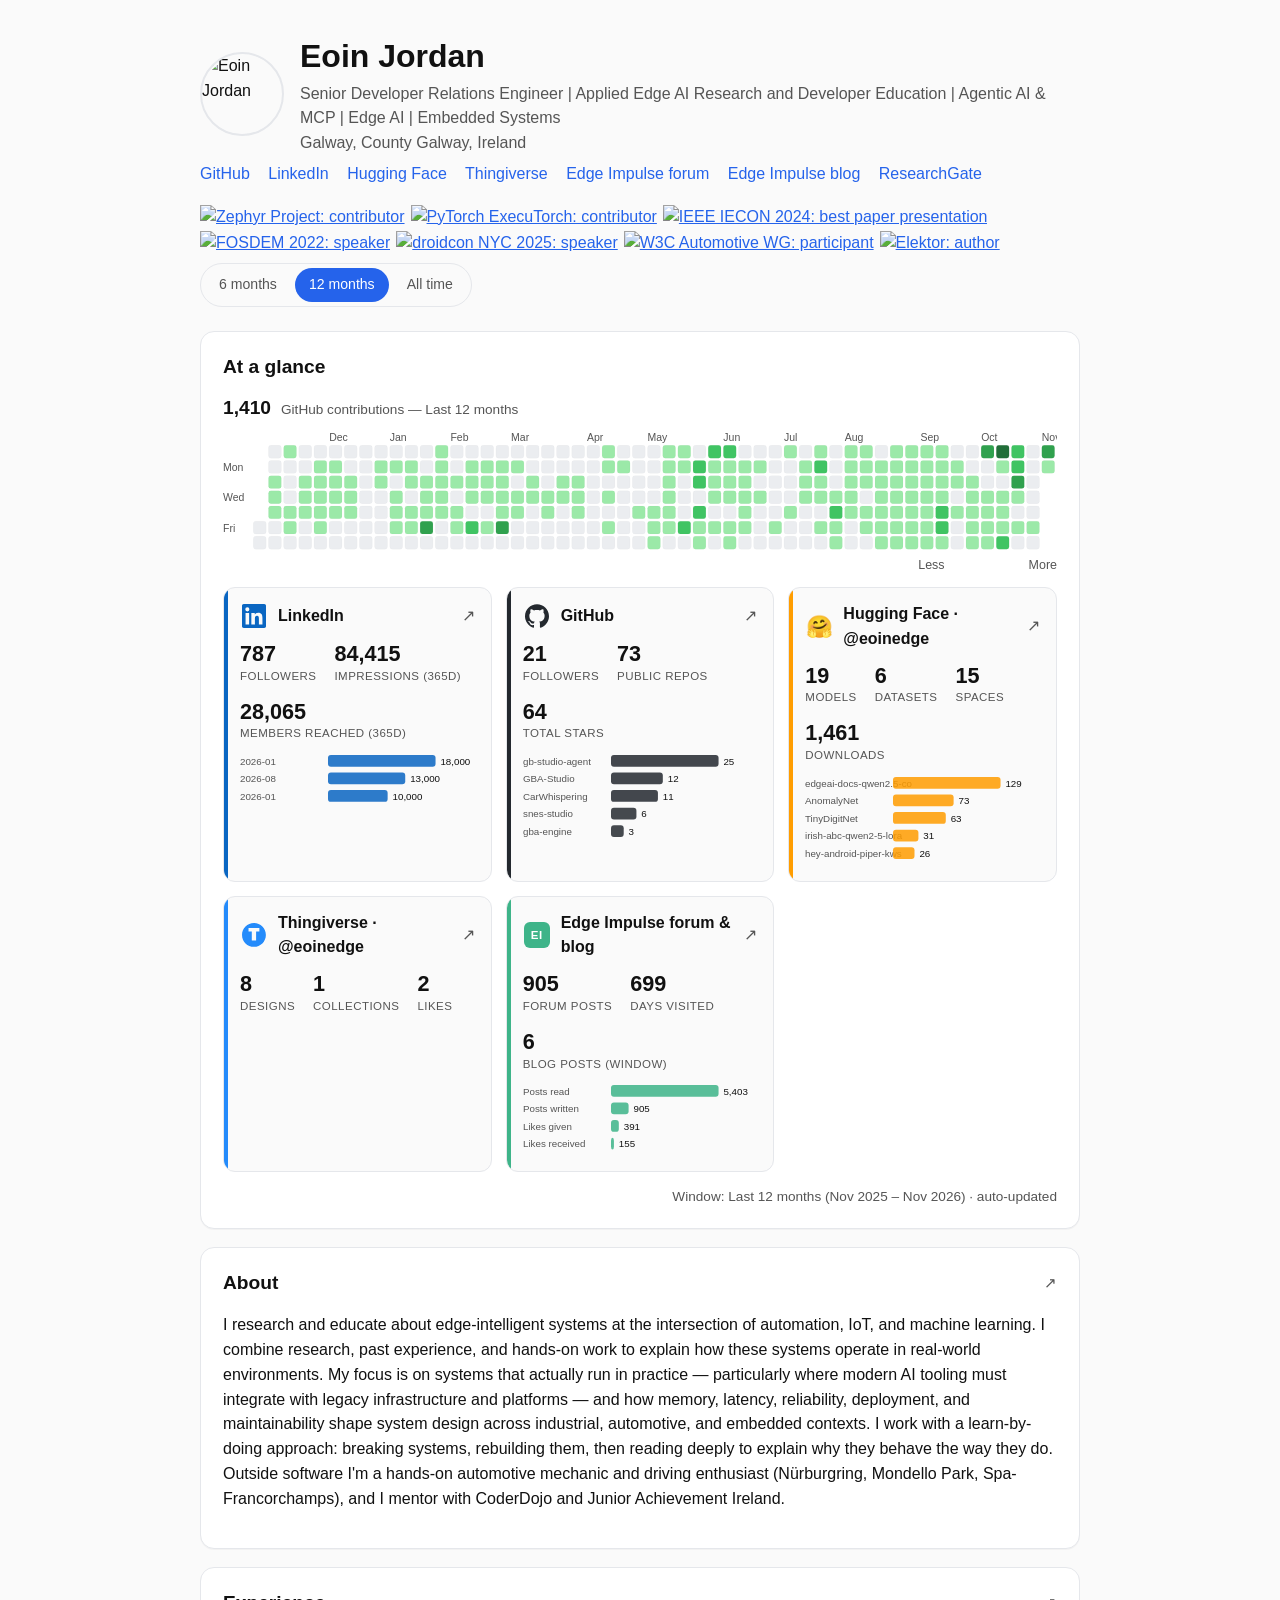
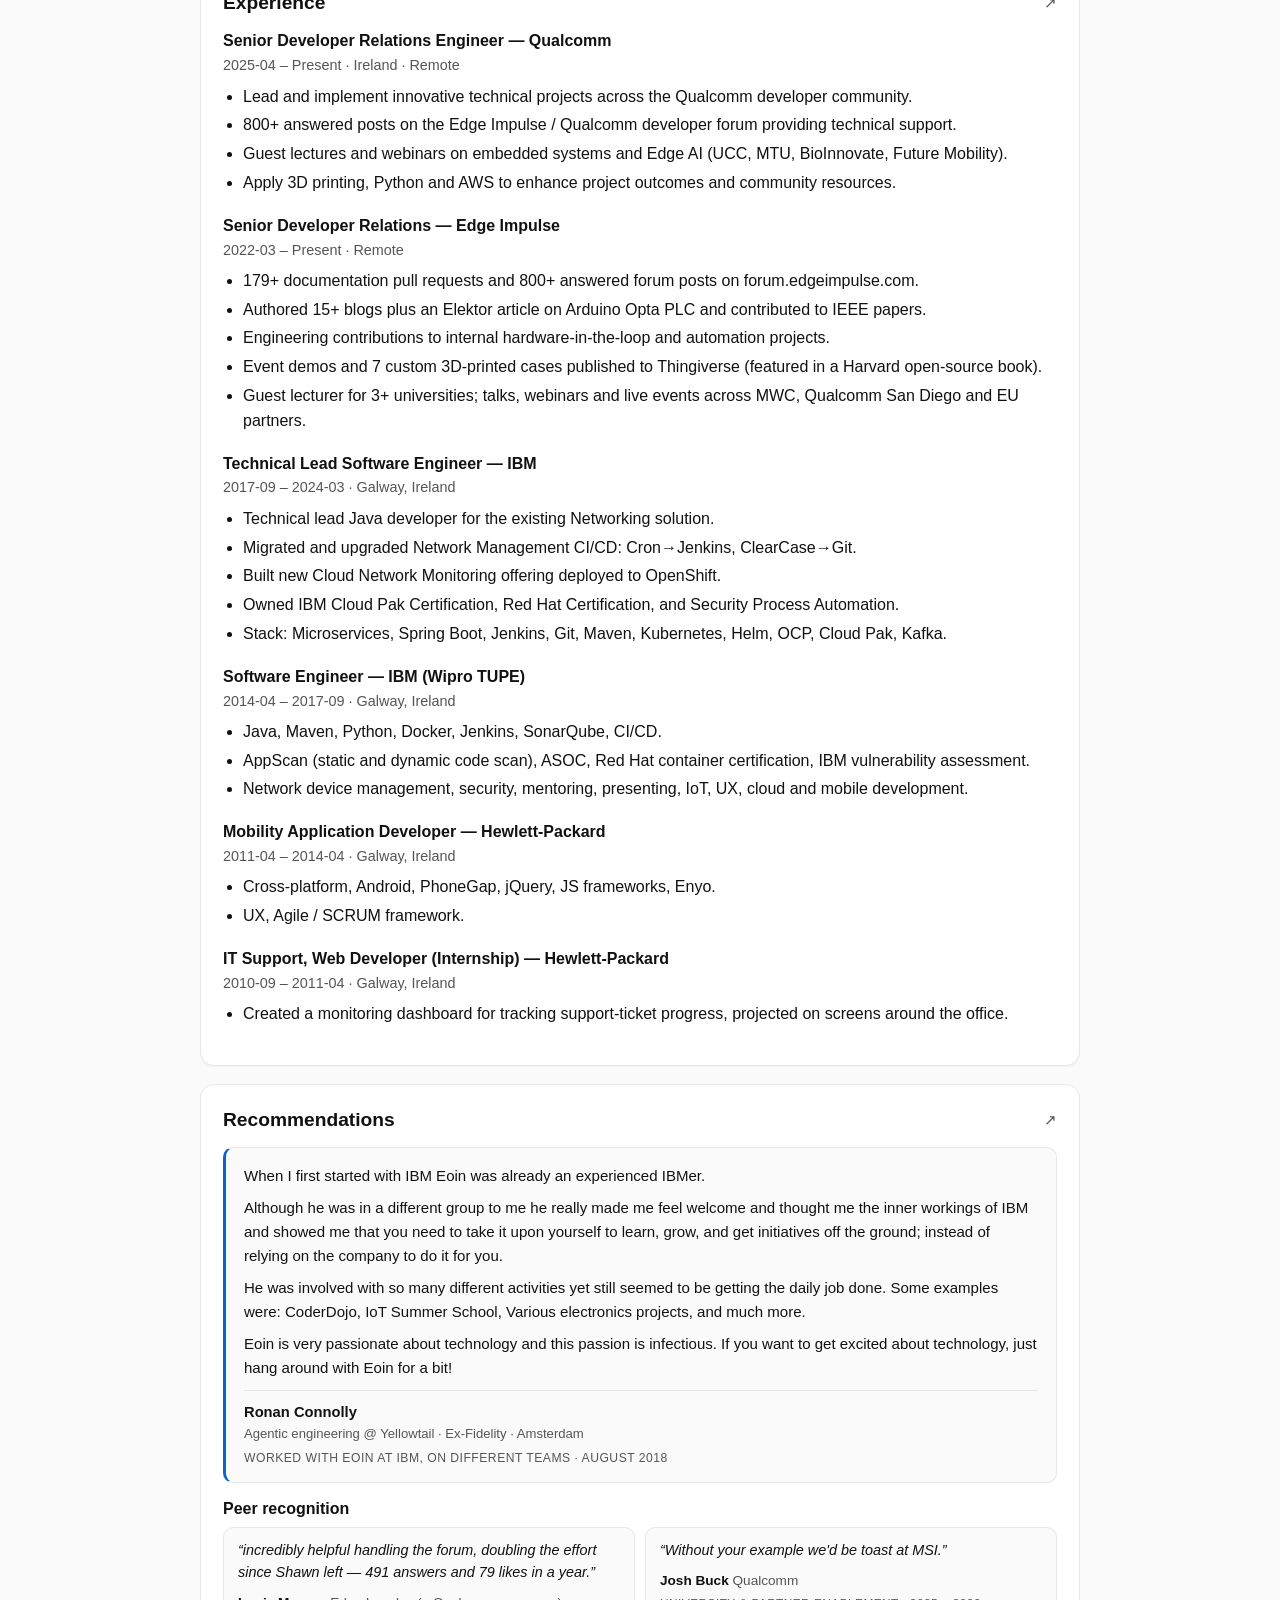
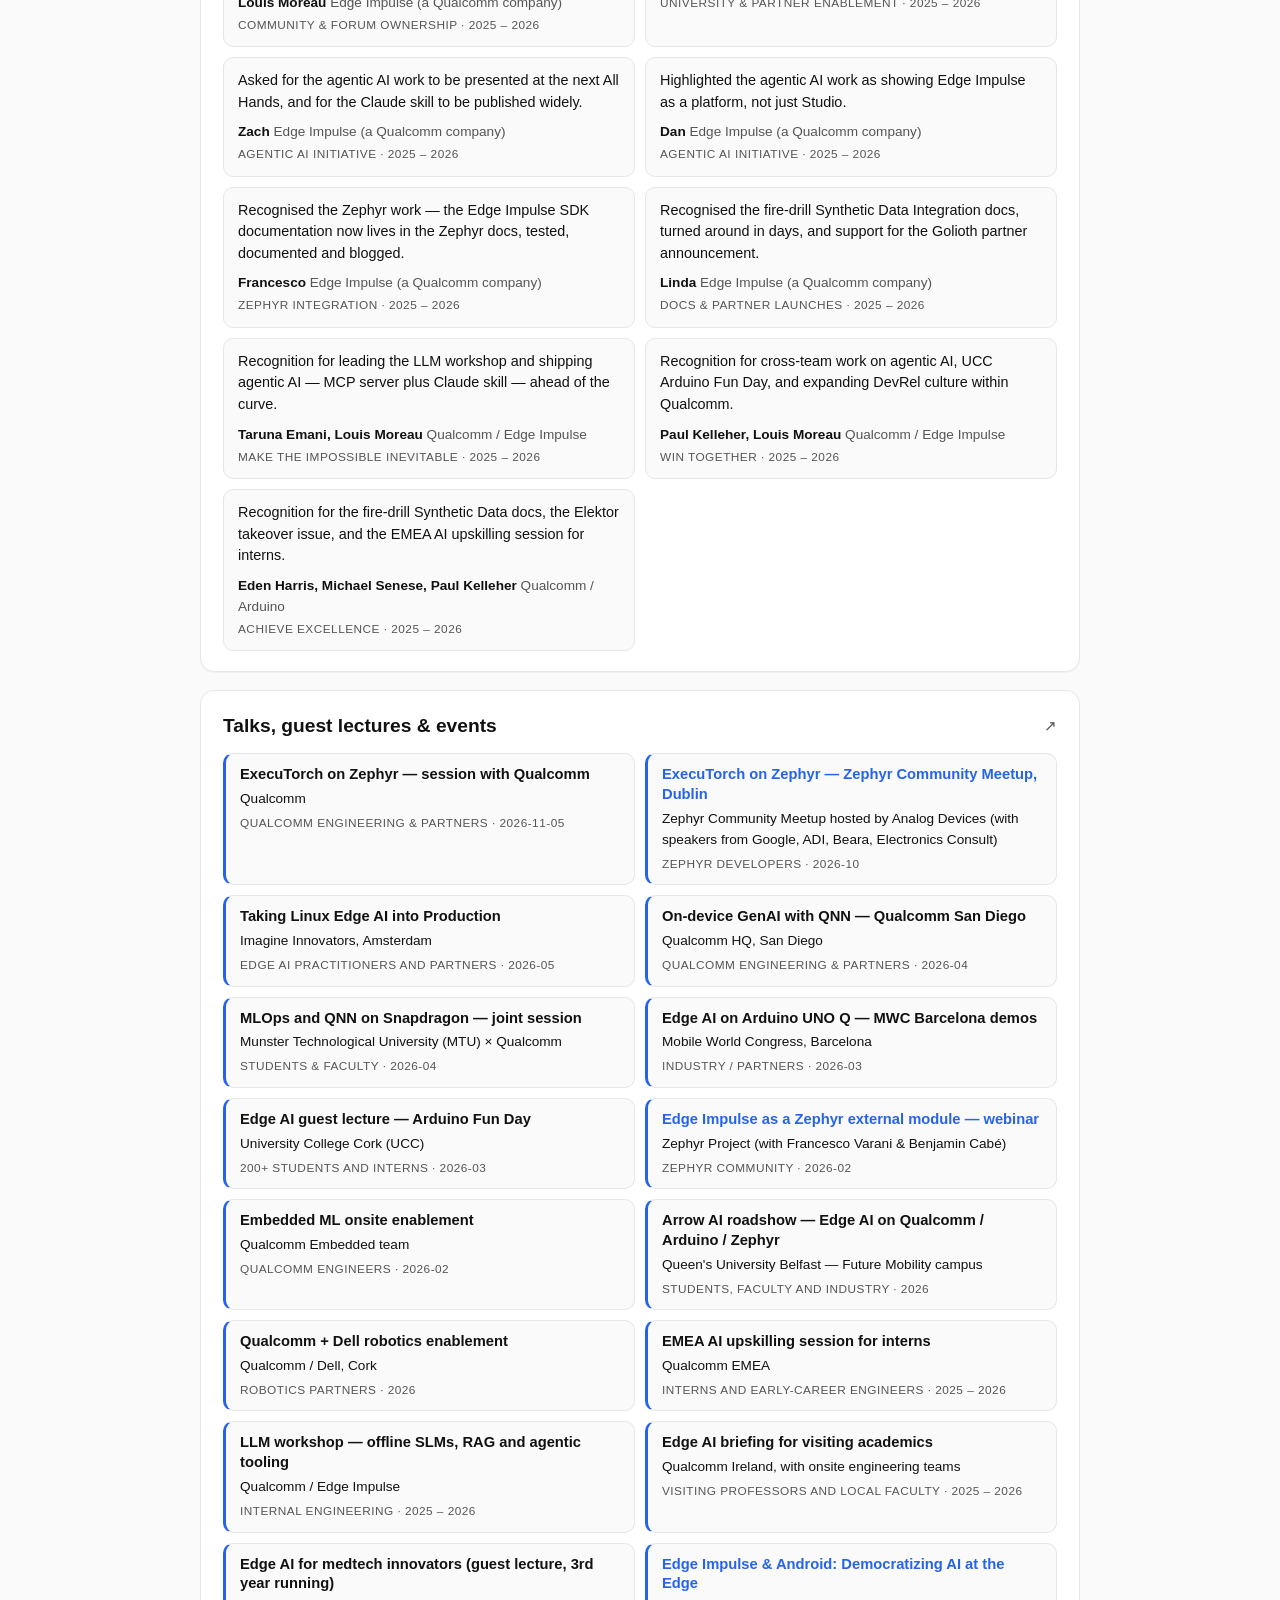
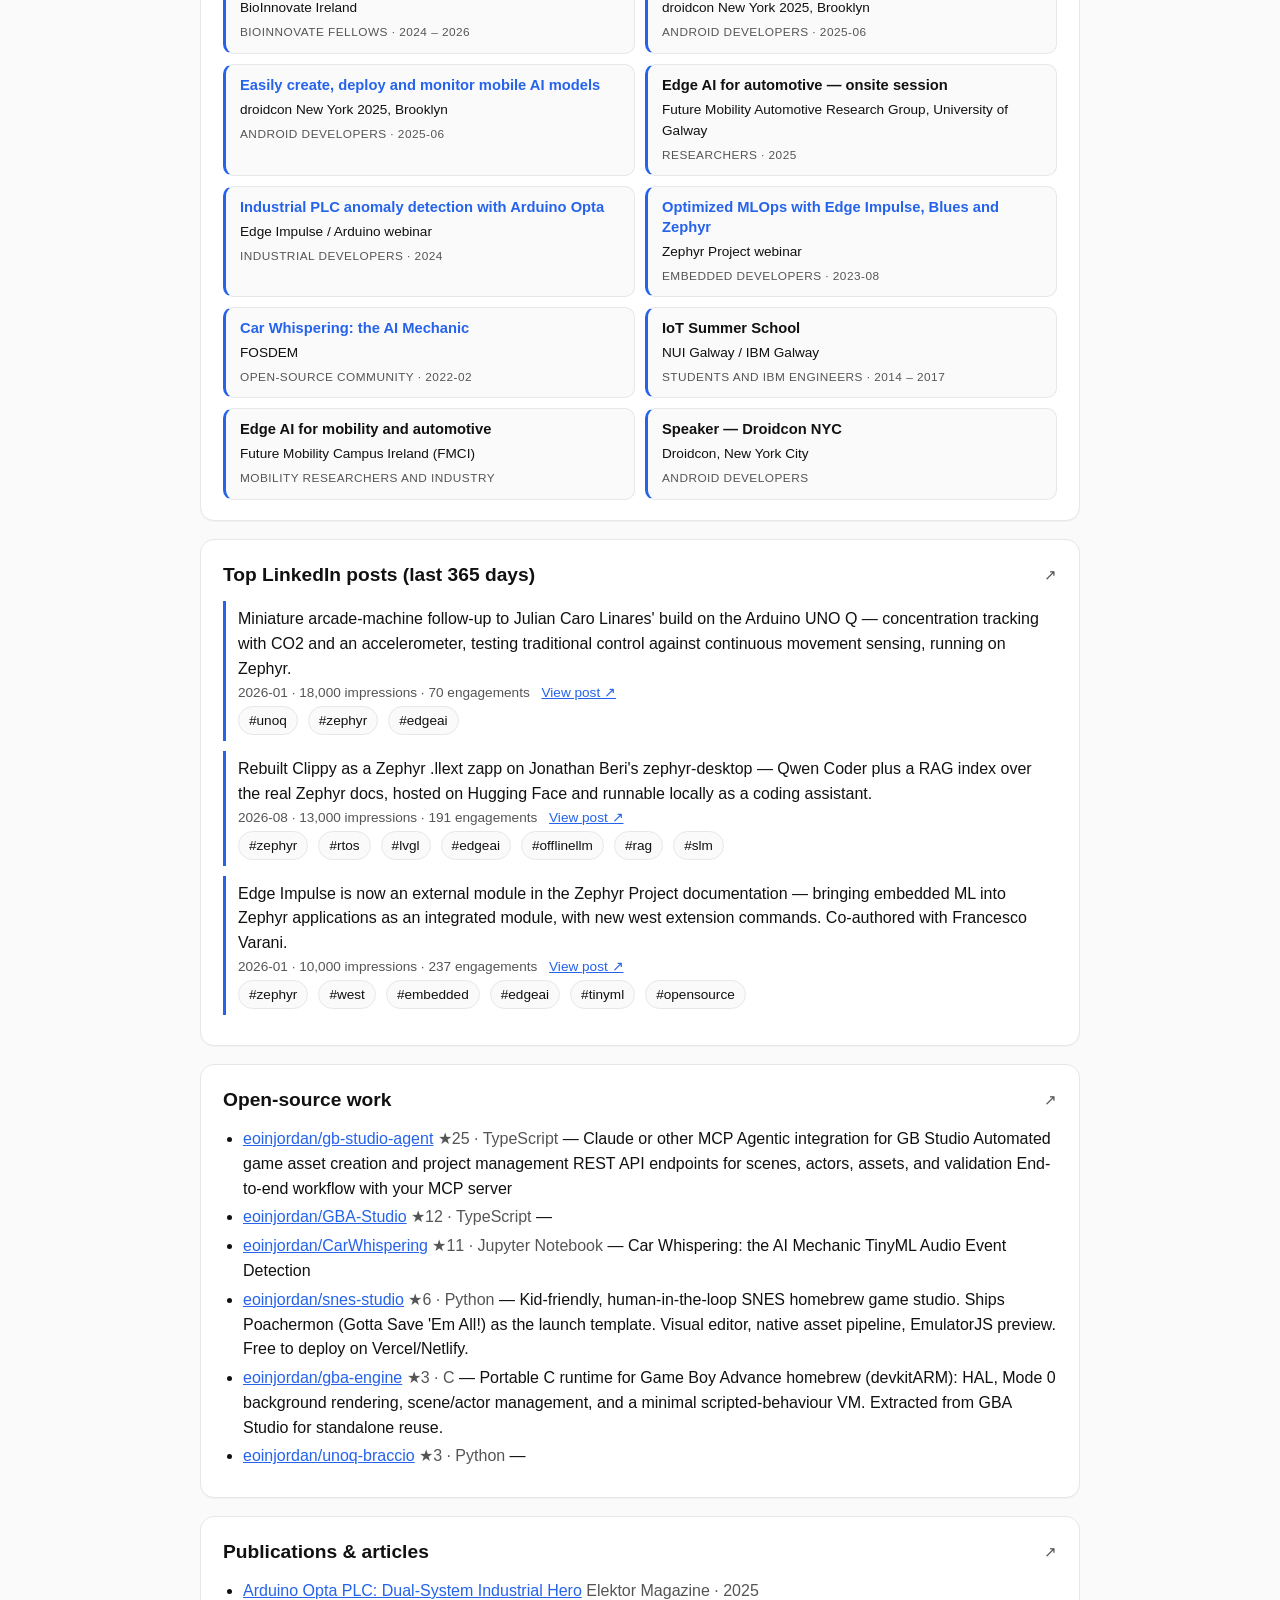
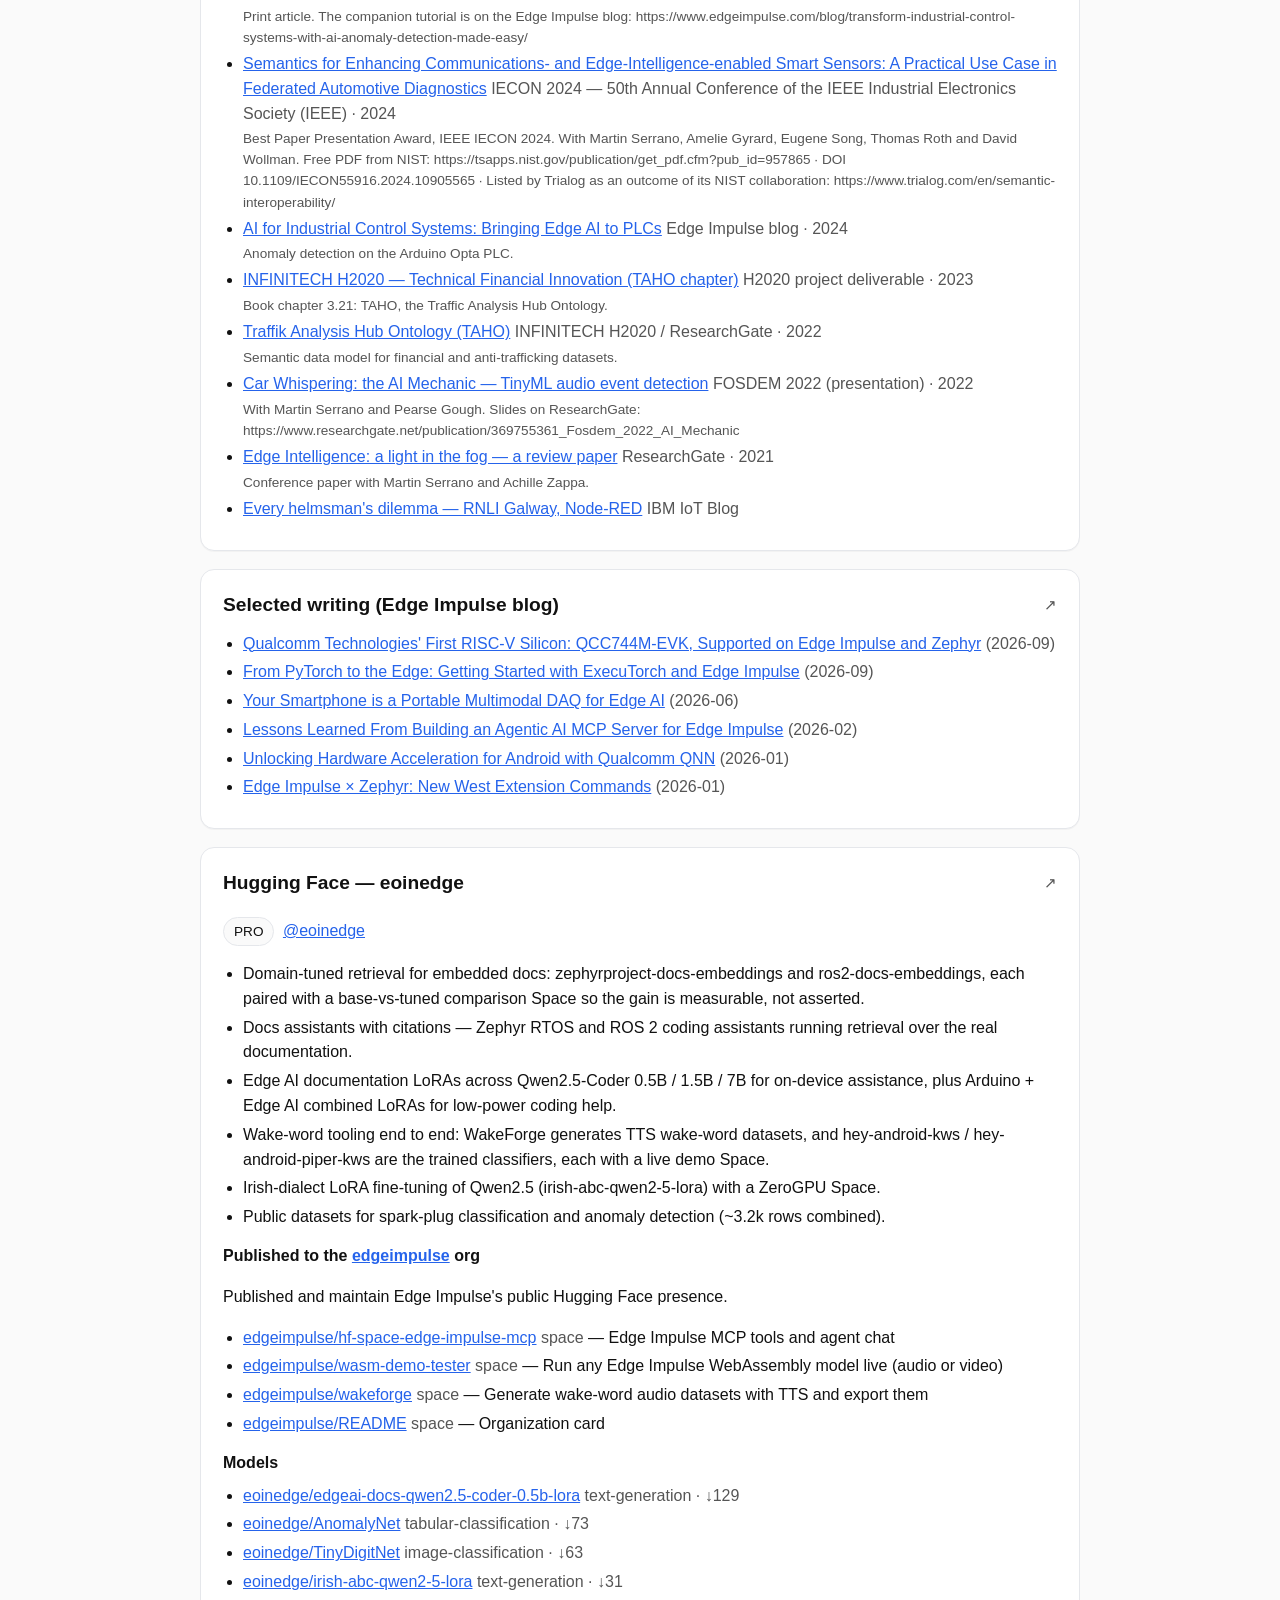
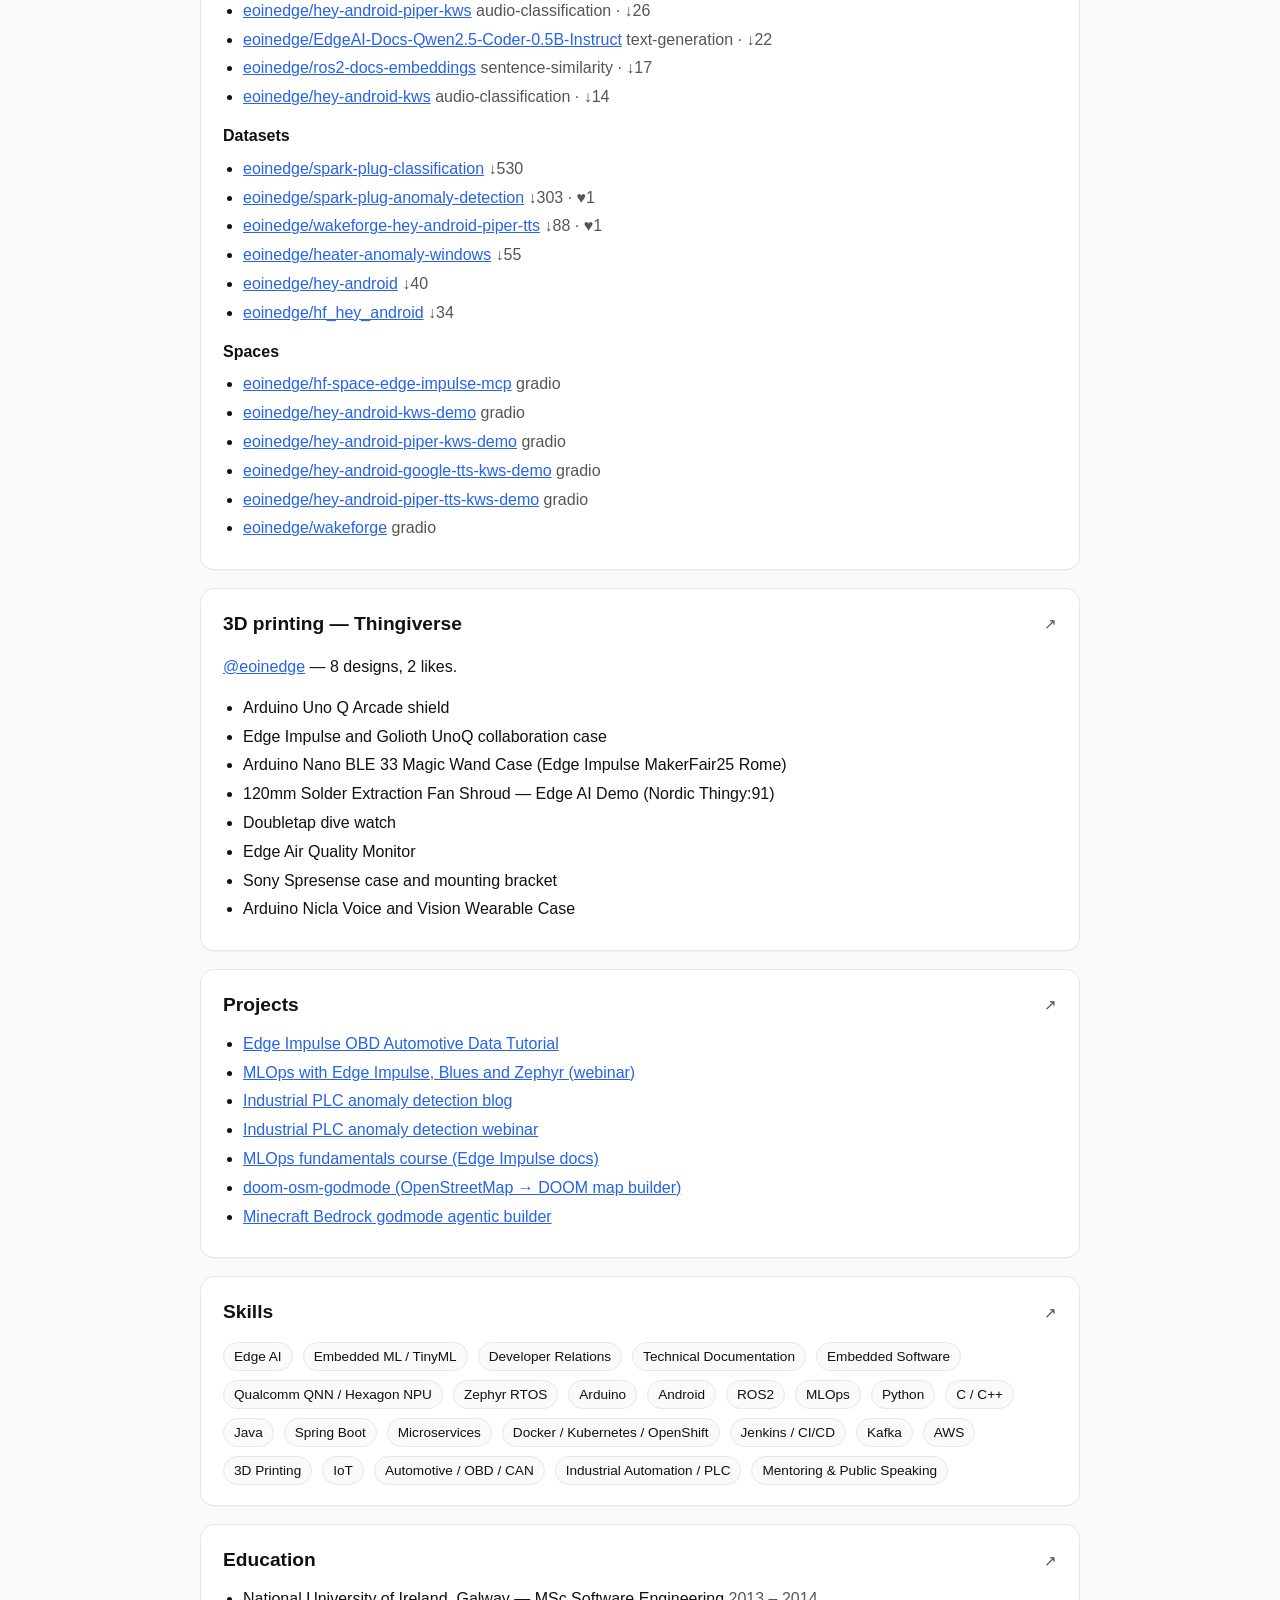
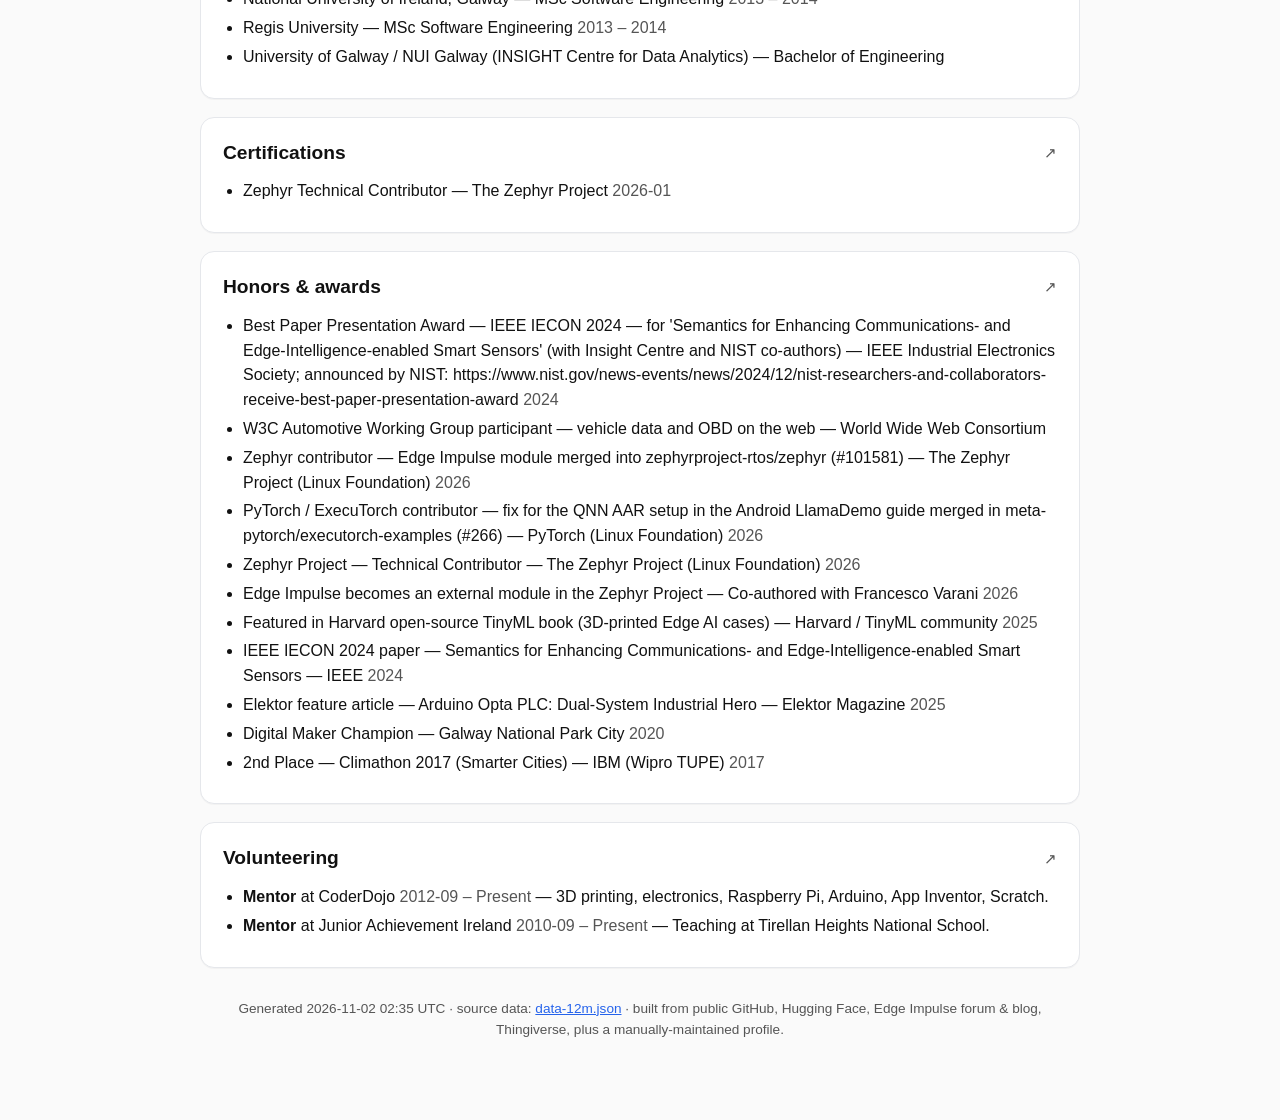
==== commit 1efdcefd: "site: droidcon NYC 2025 speaker badge" ====
--- a/12m.html
+++ b/12m.html
@@ -26,12 +26,12 @@
     </div>
   </div>
   <div class="links"><a href="https://github.com/eoinjordan" rel="me noopener">GitHub</a> <a href="https://www.linkedin.com/in/eoin-jordan/" rel="me noopener">LinkedIn</a> <a href="https://huggingface.co/eoinedge" rel="me noopener">Hugging Face</a> <a href="https://www.thingiverse.com/eoinedge/designs" rel="me noopener">Thingiverse</a> <a href="https://forum.edgeimpulse.com/u/eoin" rel="me noopener">Edge Impulse forum</a> <a href="https://www.edgeimpulse.com/blog/author/eoinjordan/" rel="me noopener">Edge Impulse blog</a> <a href="https://www.researchgate.net/profile/Eoin-Jordan-4" rel="me noopener">ResearchGate</a></div>
-  <div class='badges'><a href='https://github.com/zephyrproject-rtos/zephyr/pull/101581' rel='noopener' title='Edge Impulse module merged into Zephyr'><img src='https://img.shields.io/badge/Zephyr%20Project-contributor-7929D2' alt='Zephyr Project: contributor' /></a><a href='https://github.com/meta-pytorch/executorch-examples/pull/266' rel='noopener' title='Merged in executorch-examples'><img src='https://img.shields.io/badge/PyTorch%20ExecuTorch-contributor-EE4C2C?logo=pytorch&amp;logoColor=white' alt='PyTorch ExecuTorch: contributor' /></a><a href='https://www.nist.gov/news-events/news/2024/12/nist-researchers-and-collaborators-receive-best-paper-presentation-award' rel='noopener' title='Best Paper Presentation Award, IEEE IECON 2024'><img src='https://img.shields.io/badge/IEEE%20IECON%202024-best%20paper%20presentation-00629B?logo=ieee&amp;logoColor=white' alt='IEEE IECON 2024: best paper presentation' /></a><a href='https://archive.fosdem.org/2022/schedule/event/lt_car_whispering/' rel='noopener' title='Car Whispering: the AI Mechanic'><img src='https://img.shields.io/badge/FOSDEM%202022-speaker-AB1A6C' alt='FOSDEM 2022: speaker' /></a><a href='https://www.w3.org/groups/wg/auto/' rel='noopener' title='W3C Automotive Working Group: vehicle information services and OBD data on the web'><img src='https://img.shields.io/badge/W3C%20Automotive%20WG-participant-005A9C' alt='W3C Automotive WG: participant' /></a><a href='https://www.elektormagazine.com/magazine/elektor-469' rel='noopener' title='Arduino Opta PLC: Dual-System Industrial Hero'><img src='https://img.shields.io/badge/Elektor-author-2E8B57' alt='Elektor: author' /></a></div>
+  <div class='badges'><a href='https://github.com/zephyrproject-rtos/zephyr/pull/101581' rel='noopener' title='Edge Impulse module merged into Zephyr'><img src='https://img.shields.io/badge/Zephyr%20Project-contributor-7929D2' alt='Zephyr Project: contributor' /></a><a href='https://github.com/meta-pytorch/executorch-examples/pull/266' rel='noopener' title='Merged in executorch-examples'><img src='https://img.shields.io/badge/PyTorch%20ExecuTorch-contributor-EE4C2C?logo=pytorch&amp;logoColor=white' alt='PyTorch ExecuTorch: contributor' /></a><a href='https://www.nist.gov/news-events/news/2024/12/nist-researchers-and-collaborators-receive-best-paper-presentation-award' rel='noopener' title='Best Paper Presentation Award, IEEE IECON 2024'><img src='https://img.shields.io/badge/IEEE%20IECON%202024-best%20paper%20presentation-00629B?logo=ieee&amp;logoColor=white' alt='IEEE IECON 2024: best paper presentation' /></a><a href='https://archive.fosdem.org/2022/schedule/event/lt_car_whispering/' rel='noopener' title='Car Whispering: the AI Mechanic'><img src='https://img.shields.io/badge/FOSDEM%202022-speaker-AB1A6C' alt='FOSDEM 2022: speaker' /></a><a href='https://confpad.io/conferences/droidcon-new-york-2025' rel='noopener' title='Two talks at droidcon New York 2025'><img src='https://img.shields.io/badge/droidcon%20NYC%202025-speaker-1B9AAA' alt='droidcon NYC 2025: speaker' /></a><a href='https://www.w3.org/groups/wg/auto/' rel='noopener' title='W3C Automotive Working Group: vehicle information services and OBD data on the web'><img src='https://img.shields.io/badge/W3C%20Automotive%20WG-participant-005A9C' alt='W3C Automotive WG: participant' /></a><a href='https://www.elektormagazine.com/magazine/elektor-469' rel='noopener' title='Arduino Opta PLC: Dual-System Industrial Hero'><img src='https://img.shields.io/badge/Elektor-author-2E8B57' alt='Elektor: author' /></a></div>
   <div class='tabs'><a class="" href="6m.html">6 months</a><a class="on" href="12m.html">12 months</a><a class="" href="index.html">All time</a></div>
 </header>
 <section><h2>At a glance</h2><div class='contrib-wrap'><div class='contrib-head'><span class='n'>1,410</span><span class='l'>GitHub contributions — Last 12 months</span></div><style scoped></style><svg class="contrib" viewBox="0 0 715 105" width="100%" preserveAspectRatio="xMinYMin meet"><text x="91" y="10" font-size="9" fill="var(--muted)">Dec</text><text x="143" y="10" font-size="9" fill="var(--muted)">Jan</text><text x="195" y="10" font-size="9" fill="var(--muted)">Feb</text><text x="247" y="10" font-size="9" fill="var(--muted)">Mar</text><text x="312" y="10" font-size="9" fill="var(--muted)">Apr</text><text x="364" y="10" font-size="9" fill="var(--muted)">May</text><text x="429" y="10" font-size="9" fill="var(--muted)">Jun</text><text x="481" y="10" font-size="9" fill="var(--muted)">Jul</text><text x="533" y="10" font-size="9" fill="var(--muted)">Aug</text><text x="598" y="10" font-size="9" fill="var(--muted)">Sep</text><text x="650" y="10" font-size="9" fill="var(--muted)">Oct</text><text x="702" y="10" font-size="9" fill="var(--muted)">Nov</text><text x="0" y="36" font-size="9" fill="var(--muted)">Mon</text><text x="0" y="62" font-size="9" fill="var(--muted)">Wed</text><text x="0" y="88" font-size="9" fill="var(--muted)">Fri</text><rect x="26" y="79" width="11" height="11" rx="2" ry="2" class="cl-0"><title>2025-11-07 · 0 contributions</title></rect><rect x="26" y="92" width="11" height="11" rx="2" ry="2" class="cl-0"><title>2025-11-08 · 0 contributions</title></rect><rect x="39" y="14" width="11" height="11" rx="2" ry="2" class="cl-0"><title>2025-11-09 · 0 contributions</title></rect><rect x="39" y="27" width="11" height="11" rx="2" ry="2" class="cl-0"><title>2025-11-10 · 0 contributions</title></rect><rect x="39" y="40" width="11" height="11" rx="2" ry="2" class="cl-1"><title>2025-11-11 · 1 contribution</title></rect><rect x="39" y="53" width="11" height="11" rx="2" ry="2" class="cl-1"><title>2025-11-12 · 5 contributions</title></rect><rect x="39" y="66" width="11" height="11" rx="2" ry="2" class="cl-1"><title>2025-11-13 · 4 contributions</title></rect><rect x="39" y="79" width="11" height="11" rx="2" ry="2" class="cl-0"><title>2025-11-14 · 0 contributions</title></rect><rect x="39" y="92" width="11" height="11" rx="2" ry="2" class="cl-0"><title>2025-11-15 · 0 contributions</title></rect><rect x="52" y="14" width="11" height="11" rx="2" ry="2" class="cl-1"><title>2025-11-16 · 1 contribution</title></rect><rect x="52" y="27" width="11" height="11" rx="2" ry="2" class="cl-0"><title>2025-11-17 · 0 contributions</title></rect><rect x="52" y="40" width="11" height="11" rx="2" ry="2" class="cl-0"><title>2025-11-18 · 0 contributions</title></rect><rect x="52" y="53" width="11" height="11" rx="2" ry="2" class="cl-0"><title>2025-11-19 · 0 contributions</title></rect><rect x="52" y="66" width="11" height="11" rx="2" ry="2" class="cl-1"><title>2025-11-20 · 6 contributions</title></rect><rect x="52" y="79" width="11" height="11" rx="2" ry="2" class="cl-1"><title>2025-11-21 · 2 contributions</title></rect><rect x="52" y="92" width="11" height="11" rx="2" ry="2" class="cl-0"><title>2025-11-22 · 0 contributions</title></rect><rect x="65" y="14" width="11" height="11" rx="2" ry="2" class="cl-0"><title>2025-11-23 · 0 contributions</title></rect><rect x="65" y="27" width="11" height="11" rx="2" ry="2" class="cl-0"><title>2025-11-24 · 0 contributions</title></rect><rect x="65" y="40" width="11" height="11" rx="2" ry="2" class="cl-1"><title>2025-11-25 · 4 contributions</title></rect><rect x="65" y="53" width="11" height="11" rx="2" ry="2" class="cl-1"><title>2025-11-26 · 6 contributions</title></rect><rect x="65" y="66" width="11" height="11" rx="2" ry="2" class="cl-1"><title>2025-11-27 · 9 contributions</title></rect><rect x="65" y="79" width="11" height="11" rx="2" ry="2" class="cl-0"><title>2025-11-28 · 0 contributions</title></rect><rect x="65" y="92" width="11" height="11" rx="2" ry="2" class="cl-0"><title>2025-11-29 · 0 contributions</title></rect><rect x="78" y="14" width="11" height="11" rx="2" ry="2" class="cl-0"><title>2025-11-30 · 0 contributions</title></rect><rect x="78" y="27" width="11" height="11" rx="2" ry="2" class="cl-1"><title>2025-12-01 · 1 contribution</title></rect><rect x="78" y="40" width="11" height="11" rx="2" ry="2" class="cl-1"><title>2025-12-02 · 1 contribution</title></rect><rect x="78" y="53" width="11" height="11" rx="2" ry="2" class="cl-1"><title>2025-12-03 · 2 contributions</title></rect><rect x="78" y="66" width="11" height="11" rx="2" ry="2" class="cl-1"><title>2025-12-04 · 1 contribution</title></rect><rect x="78" y="79" width="11" height="11" rx="2" ry="2" class="cl-1"><title>2025-12-05 · 14 contributions</title></rect><rect x="78" y="92" width="11" height="11" rx="2" ry="2" class="cl-0"><title>2025-12-06 · 0 contributions</title></rect><rect x="91" y="14" width="11" height="11" rx="2" ry="2" class="cl-0"><title>2025-12-07 · 0 contributions</title></rect><rect x="91" y="27" width="11" height="11" rx="2" ry="2" class="cl-1"><title>2025-12-08 · 9 contributions</title></rect><rect x="91" y="40" width="11" height="11" rx="2" ry="2" class="cl-1"><title>2025-12-09 · 10 contributions</title></rect><rect x="91" y="53" width="11" height="11" rx="2" ry="2" class="cl-1"><title>2025-12-10 · 6 contributions</title></rect><rect x="91" y="66" width="11" height="11" rx="2" ry="2" class="cl-1"><title>2025-12-11 · 4 contributions</title></rect><rect x="91" y="79" width="11" height="11" rx="2" ry="2" class="cl-0"><title>2025-12-12 · 0 contributions</title></rect><rect x="91" y="92" width="11" height="11" rx="2" ry="2" class="cl-0"><title>2025-12-13 · 0 contributions</title></rect><rect x="104" y="14" width="11" height="11" rx="2" ry="2" class="cl-0"><title>2025-12-14 · 0 contributions</title></rect><rect x="104" y="27" width="11" height="11" rx="2" ry="2" class="cl-0"><title>2025-12-15 · 0 contributions</title></rect><rect x="104" y="40" width="11" height="11" rx="2" ry="2" class="cl-1"><title>2025-12-16 · 1 contribution</title></rect><rect x="104" y="53" width="11" height="11" rx="2" ry="2" class="cl-1"><title>2025-12-17 · 3 contributions</title></rect><rect x="104" y="66" width="11" height="11" rx="2" ry="2" class="cl-1"><title>2025-12-18 · 3 contributions</title></rect><rect x="104" y="79" width="11" height="11" rx="2" ry="2" class="cl-0"><title>2025-12-19 · 0 contributions</title></rect><rect x="104" y="92" width="11" height="11" rx="2" ry="2" class="cl-0"><title>2025-12-20 · 0 contributions</title></rect><rect x="117" y="14" width="11" height="11" rx="2" ry="2" class="cl-0"><title>2025-12-21 · 0 contributions</title></rect><rect x="117" y="27" width="11" height="11" rx="2" ry="2" class="cl-0"><title>2025-12-22 · 0 contributions</title></rect><rect x="117" y="40" width="11" height="11" rx="2" ry="2" class="cl-0"><title>2025-12-23 · 0 contributions</title></rect><rect x="117" y="53" width="11" height="11" rx="2" ry="2" class="cl-0"><title>2025-12-24 · 0 contributions</title></rect><rect x="117" y="66" width="11" height="11" rx="2" ry="2" class="cl-0"><title>2025-12-25 · 0 contributions</title></rect><rect x="117" y="79" width="11" height="11" rx="2" ry="2" class="cl-0"><title>2025-12-26 · 0 contributions</title></rect><rect x="117" y="92" width="11" height="11" rx="2" ry="2" class="cl-0"><title>2025-12-27 · 0 contributions</title></rect><rect x="130" y="14" width="11" height="11" rx="2" ry="2" class="cl-0"><title>2025-12-28 · 0 contributions</title></rect><rect x="130" y="27" width="11" height="11" rx="2" ry="2" class="cl-1"><title>2025-12-29 · 1 contribution</title></rect><rect x="130" y="40" width="11" height="11" rx="2" ry="2" class="cl-1"><title>2025-12-30 · 2 contributions</title></rect><rect x="130" y="53" width="11" height="11" rx="2" ry="2" class="cl-0"><title>2025-12-31 · 0 contributions</title></rect><rect x="130" y="66" width="11" height="11" rx="2" ry="2" class="cl-0"><title>2026-01-01 · 0 contributions</title></rect><rect x="130" y="79" width="11" height="11" rx="2" ry="2" class="cl-0"><title>2026-01-02 · 0 contributions</title></rect><rect x="130" y="92" width="11" height="11" rx="2" ry="2" class="cl-0"><title>2026-01-03 · 0 contributions</title></rect><rect x="143" y="14" width="11" height="11" rx="2" ry="2" class="cl-0"><title>2026-01-04 · 0 contributions</title></rect><rect x="143" y="27" width="11" height="11" rx="2" ry="2" class="cl-1"><title>2026-01-05 · 2 contributions</title></rect><rect x="143" y="40" width="11" height="11" rx="2" ry="2" class="cl-0"><title>2026-01-06 · 0 contributions</title></rect><rect x="143" y="53" width="11" height="11" rx="2" ry="2" class="cl-1"><title>2026-01-07 · 1 contribution</title></rect><rect x="143" y="66" width="11" height="11" rx="2" ry="2" class="cl-1"><title>2026-01-08 · 7 contributions</title></rect><rect x="143" y="79" width="11" height="11" rx="2" ry="2" class="cl-1"><title>2026-01-09 · 2 contributions</title></rect><rect x="143" y="92" width="11" height="11" rx="2" ry="2" class="cl-0"><title>2026-01-10 · 0 contributions</title></rect><rect x="156" y="14" width="11" height="11" rx="2" ry="2" class="cl-0"><title>2026-01-11 · 0 contributions</title></rect><rect x="156" y="27" width="11" height="11" rx="2" ry="2" class="cl-1"><title>2026-01-12 · 6 contributions</title></rect><rect x="156" y="40" width="11" height="11" rx="2" ry="2" class="cl-1"><title>2026-01-13 · 6 contributions</title></rect><rect x="156" y="53" width="11" height="11" rx="2" ry="2" class="cl-0"><title>2026-01-14 · 0 contributions</title></rect><rect x="156" y="66" width="11" height="11" rx="2" ry="2" class="cl-1"><title>2026-01-15 · 2 contributions</title></rect><rect x="156" y="79" width="11" height="11" rx="2" ry="2" class="cl-1"><title>2026-01-16 · 1 contribution</title></rect><rect x="156" y="92" width="11" height="11" rx="2" ry="2" class="cl-0"><title>2026-01-17 · 0 contributions</title></rect><rect x="169" y="14" width="11" height="11" rx="2" ry="2" class="cl-0"><title>2026-01-18 · 0 contributions</title></rect><rect x="169" y="27" width="11" height="11" rx="2" ry="2" class="cl-0"><title>2026-01-19 · 0 contributions</title></rect><rect x="169" y="40" width="11" height="11" rx="2" ry="2" class="cl-1"><title>2026-01-20 · 2 contributions</title></rect><rect x="169" y="53" width="11" height="11" rx="2" ry="2" class="cl-1"><title>2026-01-21 · 6 contributions</title></rect><rect x="169" y="66" width="11" height="11" rx="2" ry="2" class="cl-1"><title>2026-01-22 · 9 contributions</title></rect><rect x="169" y="79" width="11" height="11" rx="2" ry="2" class="cl-3"><title>2026-01-23 · 39 contributions</title></rect><rect x="169" y="92" width="11" height="11" rx="2" ry="2" class="cl-0"><title>2026-01-24 · 0 contributions</title></rect><rect x="182" y="14" width="11" height="11" rx="2" ry="2" class="cl-1"><title>2026-01-25 · 7 contributions</title></rect><rect x="182" y="27" width="11" height="11" rx="2" ry="2" class="cl-1"><title>2026-01-26 · 10 contributions</title></rect><rect x="182" y="40" width="11" height="11" rx="2" ry="2" class="cl-1"><title>2026-01-27 · 4 contributions</title></rect><rect x="182" y="53" width="11" height="11" rx="2" ry="2" class="cl-1"><title>2026-01-28 · 5 contributions</title></rect><rect x="182" y="66" width="11" height="11" rx="2" ry="2" class="cl-1"><title>2026-01-29 · 4 contributions</title></rect><rect x="182" y="79" width="11" height="11" rx="2" ry="2" class="cl-0"><title>2026-01-30 · 0 contributions</title></rect><rect x="182" y="92" width="11" height="11" rx="2" ry="2" class="cl-0"><title>2026-01-31 · 0 contributions</title></rect><rect x="195" y="14" width="11" height="11" rx="2" ry="2" class="cl-0"><title>2026-02-01 · 0 contributions</title></rect><rect x="195" y="27" width="11" height="11" rx="2" ry="2" class="cl-0"><title>2026-02-02 · 0 contributions</title></rect><rect x="195" y="40" width="11" height="11" rx="2" ry="2" class="cl-1"><title>2026-02-03 · 3 contributions</title></rect><rect x="195" y="53" width="11" height="11" rx="2" ry="2" class="cl-0"><title>2026-02-04 · 0 contributions</title></rect><rect x="195" y="66" width="11" height="11" rx="2" ry="2" class="cl-1"><title>2026-02-05 · 9 contributions</title></rect><rect x="195" y="79" width="11" height="11" rx="2" ry="2" class="cl-1"><title>2026-02-06 · 14 contributions</title></rect><rect x="195" y="92" width="11" height="11" rx="2" ry="2" class="cl-0"><title>2026-02-07 · 0 contributions</title></rect><rect x="208" y="14" width="11" height="11" rx="2" ry="2" class="cl-0"><title>2026-02-08 · 0 contributions</title></rect><rect x="208" y="27" width="11" height="11" rx="2" ry="2" class="cl-1"><title>2026-02-09 · 1 contribution</title></rect><rect x="208" y="40" width="11" height="11" rx="2" ry="2" class="cl-1"><title>2026-02-10 · 14 contributions</title></rect><rect x="208" y="53" width="11" height="11" rx="2" ry="2" class="cl-1"><title>2026-02-11 · 10 contributions</title></rect><rect x="208" y="66" width="11" height="11" rx="2" ry="2" class="cl-0"><title>2026-02-12 · 0 contributions</title></rect><rect x="208" y="79" width="11" height="11" rx="2" ry="2" class="cl-2"><title>2026-02-13 · 25 contributions</title></rect><rect x="208" y="92" width="11" height="11" rx="2" ry="2" class="cl-0"><title>2026-02-14 · 0 contributions</title></rect><rect x="221" y="14" width="11" height="11" rx="2" ry="2" class="cl-0"><title>2026-02-15 · 0 contributions</title></rect><rect x="221" y="27" width="11" height="11" rx="2" ry="2" class="cl-1"><title>2026-02-16 · 3 contributions</title></rect><rect x="221" y="40" width="11" height="11" rx="2" ry="2" class="cl-1"><title>2026-02-17 · 1 contribution</title></rect><rect x="221" y="53" width="11" height="11" rx="2" ry="2" class="cl-1"><title>2026-02-18 · 7 contributions</title></rect><rect x="221" y="66" width="11" height="11" rx="2" ry="2" class="cl-0"><title>2026-02-19 · 0 contributions</title></rect><rect x="221" y="79" width="11" height="11" rx="2" ry="2" class="cl-1"><title>2026-02-20 · 8 contributions</title></rect><rect x="221" y="92" width="11" height="11" rx="2" ry="2" class="cl-0"><title>2026-02-21 · 0 contributions</title></rect><rect x="234" y="14" width="11" height="11" rx="2" ry="2" class="cl-0"><title>2026-02-22 · 0 contributions</title></rect><rect x="234" y="27" width="11" height="11" rx="2" ry="2" class="cl-1"><title>2026-02-23 · 2 contributions</title></rect><rect x="234" y="40" width="11" height="11" rx="2" ry="2" class="cl-1"><title>2026-02-24 · 3 contributions</title></rect><rect x="234" y="53" width="11" height="11" rx="2" ry="2" class="cl-1"><title>2026-02-25 · 4 contributions</title></rect><rect x="234" y="66" width="11" height="11" rx="2" ry="2" class="cl-1"><title>2026-02-26 · 15 contributions</title></rect><rect x="234" y="79" width="11" height="11" rx="2" ry="2" class="cl-3"><title>2026-02-27 · 35 contributions</title></rect><rect x="234" y="92" width="11" height="11" rx="2" ry="2" class="cl-0"><title>2026-02-28 · 0 contributions</title></rect><rect x="247" y="14" width="11" height="11" rx="2" ry="2" class="cl-0"><title>2026-03-01 · 0 contributions</title></rect><rect x="247" y="27" width="11" height="11" rx="2" ry="2" class="cl-1"><title>2026-03-02 · 1 contribution</title></rect><rect x="247" y="40" width="11" height="11" rx="2" ry="2" class="cl-0"><title>2026-03-03 · 0 contributions</title></rect><rect x="247" y="53" width="11" height="11" rx="2" ry="2" class="cl-1"><title>2026-03-04 · 9 contributions</title></rect><rect x="247" y="66" width="11" height="11" rx="2" ry="2" class="cl-1"><title>2026-03-05 · 2 contributions</title></rect><rect x="247" y="79" width="11" height="11" rx="2" ry="2" class="cl-0"><title>2026-03-06 · 0 contributions</title></rect><rect x="247" y="92" width="11" height="11" rx="2" ry="2" class="cl-0"><title>2026-03-07 · 0 contributions</title></rect><rect x="260" y="14" width="11" height="11" rx="2" ry="2" class="cl-0"><title>2026-03-08 · 0 contributions</title></rect><rect x="260" y="27" width="11" height="11" rx="2" ry="2" class="cl-0"><title>2026-03-09 · 0 contributions</title></rect><rect x="260" y="40" width="11" height="11" rx="2" ry="2" class="cl-1"><title>2026-03-10 · 4 contributions</title></rect><rect x="260" y="53" width="11" height="11" rx="2" ry="2" class="cl-1"><title>2026-03-11 · 6 contributions</title></rect><rect x="260" y="66" width="11" height="11" rx="2" ry="2" class="cl-0"><title>2026-03-12 · 0 contributions</title></rect><rect x="260" y="79" width="11" height="11" rx="2" ry="2" class="cl-0"><title>2026-03-13 · 0 contributions</title></rect><rect x="260" y="92" width="11" height="11" rx="2" ry="2" class="cl-0"><title>2026-03-14 · 0 contributions</title></rect><rect x="273" y="14" width="11" height="11" rx="2" ry="2" class="cl-0"><title>2026-03-15 · 0 contributions</title></rect><rect x="273" y="27" width="11" height="11" rx="2" ry="2" class="cl-0"><title>2026-03-16 · 0 contributions</title></rect><rect x="273" y="40" width="11" height="11" rx="2" ry="2" class="cl-0"><title>2026-03-17 · 0 contributions</title></rect><rect x="273" y="53" width="11" height="11" rx="2" ry="2" class="cl-1"><title>2026-03-18 · 3 contributions</title></rect><rect x="273" y="66" width="11" height="11" rx="2" ry="2" class="cl-1"><title>2026-03-19 · 1 contribution</title></rect><rect x="273" y="79" width="11" height="11" rx="2" ry="2" class="cl-0"><title>2026-03-20 · 0 contributions</title></rect><rect x="273" y="92" width="11" height="11" rx="2" ry="2" class="cl-0"><title>2026-03-21 · 0 contributions</title></rect><rect x="286" y="14" width="11" height="11" rx="2" ry="2" class="cl-0"><title>2026-03-22 · 0 contributions</title></rect><rect x="286" y="27" width="11" height="11" rx="2" ry="2" class="cl-0"><title>2026-03-23 · 0 contributions</title></rect><rect x="286" y="40" width="11" height="11" rx="2" ry="2" class="cl-1"><title>2026-03-24 · 2 contributions</title></rect><rect x="286" y="53" width="11" height="11" rx="2" ry="2" class="cl-1"><title>2026-03-25 · 5 contributions</title></rect><rect x="286" y="66" width="11" height="11" rx="2" ry="2" class="cl-0"><title>2026-03-26 · 0 contributions</title></rect><rect x="286" y="79" width="11" height="11" rx="2" ry="2" class="cl-0"><title>2026-03-27 · 0 contributions</title></rect><rect x="286" y="92" width="11" height="11" rx="2" ry="2" class="cl-0"><title>2026-03-28 · 0 contributions</title></rect><rect x="299" y="14" width="11" height="11" rx="2" ry="2" class="cl-0"><title>2026-03-29 · 0 contributions</title></rect><rect x="299" y="27" width="11" height="11" rx="2" ry="2" class="cl-0"><title>2026-03-30 · 0 contributions</title></rect><rect x="299" y="40" width="11" height="11" rx="2" ry="2" class="cl-1"><title>2026-03-31 · 2 contributions</title></rect><rect x="299" y="53" width="11" height="11" rx="2" ry="2" class="cl-1"><title>2026-04-01 · 1 contribution</title></rect><rect x="299" y="66" width="11" height="11" rx="2" ry="2" class="cl-1"><title>2026-04-02 · 2 contributions</title></rect><rect x="299" y="79" width="11" height="11" rx="2" ry="2" class="cl-0"><title>2026-04-03 · 0 contributions</title></rect><rect x="299" y="92" width="11" height="11" rx="2" ry="2" class="cl-0"><title>2026-04-04 · 0 contributions</title></rect><rect x="312" y="14" width="11" height="11" rx="2" ry="2" class="cl-0"><title>2026-04-05 · 0 contributions</title></rect><rect x="312" y="27" width="11" height="11" rx="2" ry="2" class="cl-0"><title>2026-04-06 · 0 contributions</title></rect><rect x="312" y="40" width="11" height="11" rx="2" ry="2" class="cl-0"><title>2026-04-07 · 0 contributions</title></rect><rect x="312" y="53" width="11" height="11" rx="2" ry="2" class="cl-0"><title>2026-04-08 · 0 contributions</title></rect><rect x="312" y="66" width="11" height="11" rx="2" ry="2" class="cl-0"><title>2026-04-09 · 0 contributions</title></rect><rect x="312" y="79" width="11" height="11" rx="2" ry="2" class="cl-0"><title>2026-04-10 · 0 contributions</title></rect><rect x="312" y="92" width="11" height="11" rx="2" ry="2" class="cl-0"><title>2026-04-11 · 0 contributions</title></rect><rect x="325" y="14" width="11" height="11" rx="2" ry="2" class="cl-1"><title>2026-04-12 · 4 contributions</title></rect><rect x="325" y="27" width="11" height="11" rx="2" ry="2" class="cl-1"><title>2026-04-13 · 1 contribution</title></rect><rect x="325" y="40" width="11" height="11" rx="2" ry="2" class="cl-0"><title>2026-04-14 · 0 contributions</title></rect><rect x="325" y="53" width="11" height="11" rx="2" ry="2" class="cl-1"><title>2026-04-15 · 4 contributions</title></rect><rect x="325" y="66" width="11" height="11" rx="2" ry="2" class="cl-0"><title>2026-04-16 · 0 contributions</title></rect><rect x="325" y="79" width="11" height="11" rx="2" ry="2" class="cl-1"><title>2026-04-17 · 6 contributions</title></rect><rect x="325" y="92" width="11" height="11" rx="2" ry="2" class="cl-0"><title>2026-04-18 · 0 contributions</title></rect><rect x="338" y="14" width="11" height="11" rx="2" ry="2" class="cl-0"><title>2026-04-19 · 0 contributions</title></rect><rect x="338" y="27" width="11" height="11" rx="2" ry="2" class="cl-1"><title>2026-04-20 · 4 contributions</title></rect><rect x="338" y="40" width="11" height="11" rx="2" ry="2" class="cl-0"><title>2026-04-21 · 0 contributions</title></rect><rect x="338" y="53" width="11" height="11" rx="2" ry="2" class="cl-0"><title>2026-04-22 · 0 contributions</title></rect><rect x="338" y="66" width="11" height="11" rx="2" ry="2" class="cl-0"><title>2026-04-23 · 0 contributions</title></rect><rect x="338" y="79" width="11" height="11" rx="2" ry="2" class="cl-0"><title>2026-04-24 · 0 contributions</title></rect><rect x="338" y="92" width="11" height="11" rx="2" ry="2" class="cl-0"><title>2026-04-25 · 0 contributions</title></rect><rect x="351" y="14" width="11" height="11" rx="2" ry="2" class="cl-0"><title>2026-04-26 · 0 contributions</title></rect><rect x="351" y="27" width="11" height="11" rx="2" ry="2" class="cl-0"><title>2026-04-27 · 0 contributions</title></rect><rect x="351" y="40" width="11" height="11" rx="2" ry="2" class="cl-0"><title>2026-04-28 · 0 contributions</title></rect><rect x="351" y="53" width="11" height="11" rx="2" ry="2" class="cl-0"><title>2026-04-29 · 0 contributions</title></rect><rect x="351" y="66" width="11" height="11" rx="2" ry="2" class="cl-1"><title>2026-04-30 · 1 contribution</title></rect><rect x="351" y="79" width="11" height="11" rx="2" ry="2" class="cl-0"><title>2026-05-01 · 0 contributions</title></rect><rect x="351" y="92" width="11" height="11" rx="2" ry="2" class="cl-0"><title>2026-05-02 · 0 contributions</title></rect><rect x="364" y="14" width="11" height="11" rx="2" ry="2" class="cl-0"><title>2026-05-03 · 0 contributions</title></rect><rect x="364" y="27" width="11" height="11" rx="2" ry="2" class="cl-0"><title>2026-05-04 · 0 contributions</title></rect><rect x="364" y="40" width="11" height="11" rx="2" ry="2" class="cl-0"><title>2026-05-05 · 0 contributions</title></rect><rect x="364" y="53" width="11" height="11" rx="2" ry="2" class="cl-0"><title>2026-05-06 · 0 contributions</title></rect><rect x="364" y="66" width="11" height="11" rx="2" ry="2" class="cl-1"><title>2026-05-07 · 1 contribution</title></rect><rect x="364" y="79" width="11" height="11" rx="2" ry="2" class="cl-1"><title>2026-05-08 · 1 contribution</title></rect><rect x="364" y="92" width="11" height="11" rx="2" ry="2" class="cl-1"><title>2026-05-09 · 1 contribution</title></rect><rect x="377" y="14" width="11" height="11" rx="2" ry="2" class="cl-1"><title>2026-05-10 · 1 contribution</title></rect><rect x="377" y="27" width="11" height="11" rx="2" ry="2" class="cl-1"><title>2026-05-11 · 2 contributions</title></rect><rect x="377" y="40" width="11" height="11" rx="2" ry="2" class="cl-1"><title>2026-05-12 · 8 contributions</title></rect><rect x="377" y="53" width="11" height="11" rx="2" ry="2" class="cl-1"><title>2026-05-13 · 5 contributions</title></rect><rect x="377" y="66" width="11" height="11" rx="2" ry="2" class="cl-1"><title>2026-05-14 · 16 contributions</title></rect><rect x="377" y="79" width="11" height="11" rx="2" ry="2" class="cl-1"><title>2026-05-15 · 2 contributions</title></rect><rect x="377" y="92" width="11" height="11" rx="2" ry="2" class="cl-0"><title>2026-05-16 · 0 contributions</title></rect><rect x="390" y="14" width="11" height="11" rx="2" ry="2" class="cl-1"><title>2026-05-17 · 8 contributions</title></rect><rect x="390" y="27" width="11" height="11" rx="2" ry="2" class="cl-1"><title>2026-05-18 · 2 contributions</title></rect><rect x="390" y="40" width="11" height="11" rx="2" ry="2" class="cl-0"><title>2026-05-19 · 0 contributions</title></rect><rect x="390" y="53" width="11" height="11" rx="2" ry="2" class="cl-0"><title>2026-05-20 · 0 contributions</title></rect><rect x="390" y="66" width="11" height="11" rx="2" ry="2" class="cl-0"><title>2026-05-21 · 0 contributions</title></rect><rect x="390" y="79" width="11" height="11" rx="2" ry="2" class="cl-2"><title>2026-05-22 · 32 contributions</title></rect><rect x="390" y="92" width="11" height="11" rx="2" ry="2" class="cl-0"><title>2026-05-23 · 0 contributions</title></rect><rect x="403" y="14" width="11" height="11" rx="2" ry="2" class="cl-0"><title>2026-05-24 · 0 contributions</title></rect><rect x="403" y="27" width="11" height="11" rx="2" ry="2" class="cl-2"><title>2026-05-25 · 19 contributions</title></rect><rect x="403" y="40" width="11" height="11" rx="2" ry="2" class="cl-2"><title>2026-05-26 · 23 contributions</title></rect><rect x="403" y="53" width="11" height="11" rx="2" ry="2" class="cl-0"><title>2026-05-27 · 0 contributions</title></rect><rect x="403" y="66" width="11" height="11" rx="2" ry="2" class="cl-2"><title>2026-05-28 · 25 contributions</title></rect><rect x="403" y="79" width="11" height="11" rx="2" ry="2" class="cl-1"><title>2026-05-29 · 4 contributions</title></rect><rect x="403" y="92" width="11" height="11" rx="2" ry="2" class="cl-1"><title>2026-05-30 · 7 contributions</title></rect><rect x="416" y="14" width="11" height="11" rx="2" ry="2" class="cl-2"><title>2026-05-31 · 28 contributions</title></rect><rect x="416" y="27" width="11" height="11" rx="2" ry="2" class="cl-1"><title>2026-06-01 · 5 contributions</title></rect><rect x="416" y="40" width="11" height="11" rx="2" ry="2" class="cl-1"><title>2026-06-02 · 15 contributions</title></rect><rect x="416" y="53" width="11" height="11" rx="2" ry="2" class="cl-1"><title>2026-06-03 · 2 contributions</title></rect><rect x="416" y="66" width="11" height="11" rx="2" ry="2" class="cl-0"><title>2026-06-04 · 0 contributions</title></rect><rect x="416" y="79" width="11" height="11" rx="2" ry="2" class="cl-1"><title>2026-06-05 · 2 contributions</title></rect><rect x="416" y="92" width="11" height="11" rx="2" ry="2" class="cl-0"><title>2026-06-06 · 0 contributions</title></rect><rect x="429" y="14" width="11" height="11" rx="2" ry="2" class="cl-2"><title>2026-06-07 · 28 contributions</title></rect><rect x="429" y="27" width="11" height="11" rx="2" ry="2" class="cl-1"><title>2026-06-08 · 7 contributions</title></rect><rect x="429" y="40" width="11" height="11" rx="2" ry="2" class="cl-1"><title>2026-06-09 · 5 contributions</title></rect><rect x="429" y="53" width="11" height="11" rx="2" ry="2" class="cl-1"><title>2026-06-10 · 9 contributions</title></rect><rect x="429" y="66" width="11" height="11" rx="2" ry="2" class="cl-0"><title>2026-06-11 · 0 contributions</title></rect><rect x="429" y="79" width="11" height="11" rx="2" ry="2" class="cl-1"><title>2026-06-12 · 1 contribution</title></rect><rect x="429" y="92" width="11" height="11" rx="2" ry="2" class="cl-1"><title>2026-06-13 · 1 contribution</title></rect><rect x="442" y="14" width="11" height="11" rx="2" ry="2" class="cl-0"><title>2026-06-14 · 0 contributions</title></rect><rect x="442" y="27" width="11" height="11" rx="2" ry="2" class="cl-1"><title>2026-06-15 · 4 contributions</title></rect><rect x="442" y="40" width="11" height="11" rx="2" ry="2" class="cl-1"><title>2026-06-16 · 7 contributions</title></rect><rect x="442" y="53" width="11" height="11" rx="2" ry="2" class="cl-1"><title>2026-06-17 · 3 contributions</title></rect><rect x="442" y="66" width="11" height="11" rx="2" ry="2" class="cl-1"><title>2026-06-18 · 1 contribution</title></rect><rect x="442" y="79" width="11" height="11" rx="2" ry="2" class="cl-1"><title>2026-06-19 · 1 contribution</title></rect><rect x="442" y="92" width="11" height="11" rx="2" ry="2" class="cl-0"><title>2026-06-20 · 0 contributions</title></rect><rect x="455" y="14" width="11" height="11" rx="2" ry="2" class="cl-0"><title>2026-06-21 · 0 contributions</title></rect><rect x="455" y="27" width="11" height="11" rx="2" ry="2" class="cl-1"><title>2026-06-22 · 1 contribution</title></rect><rect x="455" y="40" width="11" height="11" rx="2" ry="2" class="cl-0"><title>2026-06-23 · 0 contributions</title></rect><rect x="455" y="53" width="11" height="11" rx="2" ry="2" class="cl-1"><title>2026-06-24 · 1 contribution</title></rect><rect x="455" y="66" width="11" height="11" rx="2" ry="2" class="cl-0"><title>2026-06-25 · 0 contributions</title></rect><rect x="455" y="79" width="11" height="11" rx="2" ry="2" class="cl-0"><title>2026-06-26 · 0 contributions</title></rect><rect x="455" y="92" width="11" height="11" rx="2" ry="2" class="cl-0"><title>2026-06-27 · 0 contributions</title></rect><rect x="468" y="14" width="11" height="11" rx="2" ry="2" class="cl-0"><title>2026-06-28 · 0 contributions</title></rect><rect x="468" y="27" width="11" height="11" rx="2" ry="2" class="cl-0"><title>2026-06-29 · 0 contributions</title></rect><rect x="468" y="40" width="11" height="11" rx="2" ry="2" class="cl-0"><title>2026-06-30 · 0 contributions</title></rect><rect x="468" y="53" width="11" height="11" rx="2" ry="2" class="cl-0"><title>2026-07-01 · 0 contributions</title></rect><rect x="468" y="66" width="11" height="11" rx="2" ry="2" class="cl-0"><title>2026-07-02 · 0 contributions</title></rect><rect x="468" y="79" width="11" height="11" rx="2" ry="2" class="cl-1"><title>2026-07-03 · 14 contributions</title></rect><rect x="468" y="92" width="11" height="11" rx="2" ry="2" class="cl-0"><title>2026-07-04 · 0 contributions</title></rect><rect x="481" y="14" width="11" height="11" rx="2" ry="2" class="cl-1"><title>2026-07-05 · 2 contributions</title></rect><rect x="481" y="27" width="11" height="11" rx="2" ry="2" class="cl-0"><title>2026-07-06 · 0 contributions</title></rect><rect x="481" y="40" width="11" height="11" rx="2" ry="2" class="cl-0"><title>2026-07-07 · 0 contributions</title></rect><rect x="481" y="53" width="11" height="11" rx="2" ry="2" class="cl-0"><title>2026-07-08 · 0 contributions</title></rect><rect x="481" y="66" width="11" height="11" rx="2" ry="2" class="cl-1"><title>2026-07-09 · 12 contributions</title></rect><rect x="481" y="79" width="11" height="11" rx="2" ry="2" class="cl-0"><title>2026-07-10 · 0 contributions</title></rect><rect x="481" y="92" width="11" height="11" rx="2" ry="2" class="cl-0"><title>2026-07-11 · 0 contributions</title></rect><rect x="494" y="14" width="11" height="11" rx="2" ry="2" class="cl-0"><title>2026-07-12 · 0 contributions</title></rect><rect x="494" y="27" width="11" height="11" rx="2" ry="2" class="cl-1"><title>2026-07-13 · 3 contributions</title></rect><rect x="494" y="40" width="11" height="11" rx="2" ry="2" class="cl-1"><title>2026-07-14 · 5 contributions</title></rect><rect x="494" y="53" width="11" height="11" rx="2" ry="2" class="cl-1"><title>2026-07-15 · 6 contributions</title></rect><rect x="494" y="66" width="11" height="11" rx="2" ry="2" class="cl-0"><title>2026-07-16 · 0 contributions</title></rect><rect x="494" y="79" width="11" height="11" rx="2" ry="2" class="cl-0"><title>2026-07-17 · 0 contributions</title></rect><rect x="494" y="92" width="11" height="11" rx="2" ry="2" class="cl-0"><title>2026-07-18 · 0 contributions</title></rect><rect x="507" y="14" width="11" height="11" rx="2" ry="2" class="cl-1"><title>2026-07-19 · 11 contributions</title></rect><rect x="507" y="27" width="11" height="11" rx="2" ry="2" class="cl-2"><title>2026-07-20 · 25 contributions</title></rect><rect x="507" y="40" width="11" height="11" rx="2" ry="2" class="cl-1"><title>2026-07-21 · 13 contributions</title></rect><rect x="507" y="53" width="11" height="11" rx="2" ry="2" class="cl-1"><title>2026-07-22 · 1 contribution</title></rect><rect x="507" y="66" width="11" height="11" rx="2" ry="2" class="cl-0"><title>2026-07-23 · 0 contributions</title></rect><rect x="507" y="79" width="11" height="11" rx="2" ry="2" class="cl-1"><title>2026-07-24 · 4 contributions</title></rect><rect x="507" y="92" width="11" height="11" rx="2" ry="2" class="cl-0"><title>2026-07-25 · 0 contributions</title></rect><rect x="520" y="14" width="11" height="11" rx="2" ry="2" class="cl-0"><title>2026-07-26 · 0 contributions</title></rect><rect x="520" y="27" width="11" height="11" rx="2" ry="2" class="cl-0"><title>2026-07-27 · 0 contributions</title></rect><rect x="520" y="40" width="11" height="11" rx="2" ry="2" class="cl-0"><title>2026-07-28 · 0 contributions</title></rect><rect x="520" y="53" width="11" height="11" rx="2" ry="2" class="cl-1"><title>2026-07-29 · 4 contributions</title></rect><rect x="520" y="66" width="11" height="11" rx="2" ry="2" class="cl-2"><title>2026-07-30 · 22 contributions</title></rect><rect x="520" y="79" width="11" height="11" rx="2" ry="2" class="cl-1"><title>2026-07-31 · 15 contributions</title></rect><rect x="520" y="92" width="11" height="11" rx="2" ry="2" class="cl-1"><title>2026-08-01 · 1 contribution</title></rect><rect x="533" y="14" width="11" height="11" rx="2" ry="2" class="cl-1"><title>2026-08-02 · 6 contributions</title></rect><rect x="533" y="27" width="11" height="11" rx="2" ry="2" class="cl-1"><title>2026-08-03 · 10 contributions</title></rect><rect x="533" y="40" width="11" height="11" rx="2" ry="2" class="cl-1"><title>2026-08-04 · 2 contributions</title></rect><rect x="533" y="53" width="11" height="11" rx="2" ry="2" class="cl-1"><title>2026-08-05 · 3 contributions</title></rect><rect x="533" y="66" width="11" height="11" rx="2" ry="2" class="cl-1"><title>2026-08-06 · 1 contribution</title></rect><rect x="533" y="79" width="11" height="11" rx="2" ry="2" class="cl-0"><title>2026-08-07 · 0 contributions</title></rect><rect x="533" y="92" width="11" height="11" rx="2" ry="2" class="cl-0"><title>2026-08-08 · 0 contributions</title></rect><rect x="546" y="14" width="11" height="11" rx="2" ry="2" class="cl-1"><title>2026-08-09 · 4 contributions</title></rect><rect x="546" y="27" width="11" height="11" rx="2" ry="2" class="cl-1"><title>2026-08-10 · 15 contributions</title></rect><rect x="546" y="40" width="11" height="11" rx="2" ry="2" class="cl-1"><title>2026-08-11 · 3 contributions</title></rect><rect x="546" y="53" width="11" height="11" rx="2" ry="2" class="cl-0"><title>2026-08-12 · 0 contributions</title></rect><rect x="546" y="66" width="11" height="11" rx="2" ry="2" class="cl-1"><title>2026-08-13 · 4 contributions</title></rect><rect x="546" y="79" width="11" height="11" rx="2" ry="2" class="cl-1"><title>2026-08-14 · 5 contributions</title></rect><rect x="546" y="92" width="11" height="11" rx="2" ry="2" class="cl-0"><title>2026-08-15 · 0 contributions</title></rect><rect x="559" y="14" width="11" height="11" rx="2" ry="2" class="cl-0"><title>2026-08-16 · 0 contributions</title></rect><rect x="559" y="27" width="11" height="11" rx="2" ry="2" class="cl-1"><title>2026-08-17 · 2 contributions</title></rect><rect x="559" y="40" width="11" height="11" rx="2" ry="2" class="cl-1"><title>2026-08-18 · 1 contribution</title></rect><rect x="559" y="53" width="11" height="11" rx="2" ry="2" class="cl-1"><title>2026-08-19 · 8 contributions</title></rect><rect x="559" y="66" width="11" height="11" rx="2" ry="2" class="cl-1"><title>2026-08-20 · 5 contributions</title></rect><rect x="559" y="79" width="11" height="11" rx="2" ry="2" class="cl-1"><title>2026-08-21 · 7 contributions</title></rect><rect x="559" y="92" width="11" height="11" rx="2" ry="2" class="cl-1"><title>2026-08-22 · 6 contributions</title></rect><rect x="572" y="14" width="11" height="11" rx="2" ry="2" class="cl-1"><title>2026-08-23 · 1 contribution</title></rect><rect x="572" y="27" width="11" height="11" rx="2" ry="2" class="cl-1"><title>2026-08-24 · 1 contribution</title></rect><rect x="572" y="40" width="11" height="11" rx="2" ry="2" class="cl-1"><title>2026-08-25 · 1 contribution</title></rect><rect x="572" y="53" width="11" height="11" rx="2" ry="2" class="cl-1"><title>2026-08-26 · 1 contribution</title></rect><rect x="572" y="66" width="11" height="11" rx="2" ry="2" class="cl-1"><title>2026-08-27 · 1 contribution</title></rect><rect x="572" y="79" width="11" height="11" rx="2" ry="2" class="cl-1"><title>2026-08-28 · 1 contribution</title></rect><rect x="572" y="92" width="11" height="11" rx="2" ry="2" class="cl-1"><title>2026-08-29 · 1 contribution</title></rect><rect x="585" y="14" width="11" height="11" rx="2" ry="2" class="cl-1"><title>2026-08-30 · 1 contribution</title></rect><rect x="585" y="27" width="11" height="11" rx="2" ry="2" class="cl-1"><title>2026-08-31 · 1 contribution</title></rect><rect x="585" y="40" width="11" height="11" rx="2" ry="2" class="cl-1"><title>2026-09-01 · 6 contributions</title></rect><rect x="585" y="53" width="11" height="11" rx="2" ry="2" class="cl-1"><title>2026-09-02 · 1 contribution</title></rect><rect x="585" y="66" width="11" height="11" rx="2" ry="2" class="cl-1"><title>2026-09-03 · 3 contributions</title></rect><rect x="585" y="79" width="11" height="11" rx="2" ry="2" class="cl-1"><title>2026-09-04 · 15 contributions</title></rect><rect x="585" y="92" width="11" height="11" rx="2" ry="2" class="cl-1"><title>2026-09-05 · 2 contributions</title></rect><rect x="598" y="14" width="11" height="11" rx="2" ry="2" class="cl-1"><title>2026-09-06 · 8 contributions</title></rect><rect x="598" y="27" width="11" height="11" rx="2" ry="2" class="cl-1"><title>2026-09-07 · 10 contributions</title></rect><rect x="598" y="40" width="11" height="11" rx="2" ry="2" class="cl-1"><title>2026-09-08 · 2 contributions</title></rect><rect x="598" y="53" width="11" height="11" rx="2" ry="2" class="cl-1"><title>2026-09-09 · 2 contributions</title></rect><rect x="598" y="66" width="11" height="11" rx="2" ry="2" class="cl-1"><title>2026-09-10 · 5 contributions</title></rect><rect x="598" y="79" width="11" height="11" rx="2" ry="2" class="cl-1"><title>2026-09-11 · 2 contributions</title></rect><rect x="598" y="92" width="11" height="11" rx="2" ry="2" class="cl-1"><title>2026-09-12 · 1 contribution</title></rect><rect x="611" y="14" width="11" height="11" rx="2" ry="2" class="cl-1"><title>2026-09-13 · 1 contribution</title></rect><rect x="611" y="27" width="11" height="11" rx="2" ry="2" class="cl-1"><title>2026-09-14 · 2 contributions</title></rect><rect x="611" y="40" width="11" height="11" rx="2" ry="2" class="cl-1"><title>2026-09-15 · 1 contribution</title></rect><rect x="611" y="53" width="11" height="11" rx="2" ry="2" class="cl-1"><title>2026-09-16 · 1 contribution</title></rect><rect x="611" y="66" width="11" height="11" rx="2" ry="2" class="cl-2"><title>2026-09-17 · 17 contributions</title></rect><rect x="611" y="79" width="11" height="11" rx="2" ry="2" class="cl-2"><title>2026-09-18 · 17 contributions</title></rect><rect x="611" y="92" width="11" height="11" rx="2" ry="2" class="cl-1"><title>2026-09-19 · 11 contributions</title></rect><rect x="624" y="14" width="11" height="11" rx="2" ry="2" class="cl-0"><title>2026-09-20 · 0 contributions</title></rect><rect x="624" y="27" width="11" height="11" rx="2" ry="2" class="cl-1"><title>2026-09-21 · 3 contributions</title></rect><rect x="624" y="40" width="11" height="11" rx="2" ry="2" class="cl-1"><title>2026-09-22 · 14 contributions</title></rect><rect x="624" y="53" width="11" height="11" rx="2" ry="2" class="cl-0"><title>2026-09-23 · 0 contributions</title></rect><rect x="624" y="66" width="11" height="11" rx="2" ry="2" class="cl-1"><title>2026-09-24 · 10 contributions</title></rect><rect x="624" y="79" width="11" height="11" rx="2" ry="2" class="cl-0"><title>2026-09-25 · 0 contributions</title></rect><rect x="624" y="92" width="11" height="11" rx="2" ry="2" class="cl-0"><title>2026-09-26 · 0 contributions</title></rect><rect x="637" y="14" width="11" height="11" rx="2" ry="2" class="cl-0"><title>2026-09-27 · 0 contributions</title></rect><rect x="637" y="27" width="11" height="11" rx="2" ry="2" class="cl-0"><title>2026-09-28 · 0 contributions</title></rect><rect x="637" y="40" width="11" height="11" rx="2" ry="2" class="cl-1"><title>2026-09-29 · 4 contributions</title></rect><rect x="637" y="53" width="11" height="11" rx="2" ry="2" class="cl-1"><title>2026-09-30 · 5 contributions</title></rect><rect x="637" y="66" width="11" height="11" rx="2" ry="2" class="cl-1"><title>2026-10-01 · 10 contributions</title></rect><rect x="637" y="79" width="11" height="11" rx="2" ry="2" class="cl-1"><title>2026-10-02 · 3 contributions</title></rect><rect x="637" y="92" width="11" height="11" rx="2" ry="2" class="cl-1"><title>2026-10-03 · 1 contribution</title></rect><rect x="650" y="14" width="11" height="11" rx="2" ry="2" class="cl-3"><title>2026-10-04 · 46 contributions</title></rect><rect x="650" y="27" width="11" height="11" rx="2" ry="2" class="cl-0"><title>2026-10-05 · 0 contributions</title></rect><rect x="650" y="40" width="11" height="11" rx="2" ry="2" class="cl-0"><title>2026-10-06 · 0 contributions</title></rect><rect x="650" y="53" width="11" height="11" rx="2" ry="2" class="cl-1"><title>2026-10-07 · 2 contributions</title></rect><rect x="650" y="66" width="11" height="11" rx="2" ry="2" class="cl-1"><title>2026-10-08 · 5 contributions</title></rect><rect x="650" y="79" width="11" height="11" rx="2" ry="2" class="cl-1"><title>2026-10-09 · 11 contributions</title></rect><rect x="650" y="92" width="11" height="11" rx="2" ry="2" class="cl-1"><title>2026-10-10 · 12 contributions</title></rect><rect x="663" y="14" width="11" height="11" rx="2" ry="2" class="cl-4"><title>2026-10-11 · 67 contributions</title></rect><rect x="663" y="27" width="11" height="11" rx="2" ry="2" class="cl-1"><title>2026-10-12 · 3 contributions</title></rect><rect x="663" y="40" width="11" height="11" rx="2" ry="2" class="cl-0"><title>2026-10-13 · 0 contributions</title></rect><rect x="663" y="53" width="11" height="11" rx="2" ry="2" class="cl-1"><title>2026-10-14 · 1 contribution</title></rect><rect x="663" y="66" width="11" height="11" rx="2" ry="2" class="cl-1"><title>2026-10-15 · 9 contributions</title></rect><rect x="663" y="79" width="11" height="11" rx="2" ry="2" class="cl-1"><title>2026-10-16 · 8 contributions</title></rect><rect x="663" y="92" width="11" height="11" rx="2" ry="2" class="cl-2"><title>2026-10-17 · 21 contributions</title></rect><rect x="676" y="14" width="11" height="11" rx="2" ry="2" class="cl-2"><title>2026-10-18 · 18 contributions</title></rect><rect x="676" y="27" width="11" height="11" rx="2" ry="2" class="cl-2"><title>2026-10-19 · 23 contributions</title></rect><rect x="676" y="40" width="11" height="11" rx="2" ry="2" class="cl-3"><title>2026-10-20 · 45 contributions</title></rect><rect x="676" y="53" width="11" height="11" rx="2" ry="2" class="cl-1"><title>2026-10-21 · 5 contributions</title></rect><rect x="676" y="66" width="11" height="11" rx="2" ry="2" class="cl-0"><title>2026-10-22 · 0 contributions</title></rect><rect x="676" y="79" width="11" height="11" rx="2" ry="2" class="cl-1"><title>2026-10-23 · 2 contributions</title></rect><rect x="676" y="92" width="11" height="11" rx="2" ry="2" class="cl-0"><title>2026-10-24 · 0 contributions</title></rect><rect x="689" y="14" width="11" height="11" rx="2" ry="2" class="cl-0"><title>2026-10-25 · 0 contributions</title></rect><rect x="689" y="27" width="11" height="11" rx="2" ry="2" class="cl-0"><title>2026-10-26 · 0 contributions</title></rect><rect x="689" y="40" width="11" height="11" rx="2" ry="2" class="cl-0"><title>2026-10-27 · 0 contributions</title></rect><rect x="689" y="53" width="11" height="11" rx="2" ry="2" class="cl-0"><title>2026-10-28 · 0 contributions</title></rect><rect x="689" y="66" width="11" height="11" rx="2" ry="2" class="cl-0"><title>2026-10-29 · 0 contributions</title></rect><rect x="689" y="79" width="11" height="11" rx="2" ry="2" class="cl-1"><title>2026-10-30 · 1 contribution</title></rect><rect x="689" y="92" width="11" height="11" rx="2" ry="2" class="cl-0"><title>2026-10-31 · 0 contributions</title></rect><rect x="702" y="14" width="11" height="11" rx="2" ry="2" class="cl-3"><title>2026-11-01 · 38 contributions</title></rect><rect x="702" y="27" width="11" height="11" rx="2" ry="2" class="cl-1"><title>2026-11-02 · 8 contributions</title></rect></svg><div class='legend'><span>Less</span><i class='cl-0'></i><i class='cl-1'></i><i class='cl-2'></i><i class='cl-3'></i><i class='cl-4'></i><span>More</span></div></div><div class='stats-grid'><div class="brand-card" style="--brand:#0a66c2"><div class="brand-head"><div class="brand-icon"><svg viewBox='0 0 24 24'><path d='M20.447 20.452h-3.554v-5.569c0-1.328-.027-3.037-1.852-3.037-1.853 0-2.136 1.445-2.136 2.939v5.667H9.351V9h3.414v1.561h.046c.477-.9 1.637-1.852 3.37-1.852 3.601 0 4.267 2.37 4.267 5.455v6.288zM5.337 7.433a2.062 2.062 0 01-2.063-2.065 2.063 2.063 0 112.063 2.065zm1.782 13.019H3.555V9h3.564v11.452zM22.225 0H1.771C.792 0 0 .774 0 1.729v20.542C0 23.227.792 24 1.771 24h20.451C23.2 24 24 23.227 24 22.271V1.729C24 .774 23.2 0 22.222 0h.003z'/></svg></div><div class="brand-title">LinkedIn</div><a class="brand-link" href="https://www.linkedin.com/in/eoin-jordan/" rel="me noopener" title="Open LinkedIn">↗</a></div><div class="metrics"><div class="metric"><div class="n">787</div><div class="l">Followers</div></div><div class="metric"><div class="n">84,415</div><div class="l">Impressions (365d)</div></div><div class="metric"><div class="n">28,065</div><div class="l">Members reached (365d)</div></div></div><svg class="bars" viewBox="0 0 240 58" width="100%" height="58" preserveAspectRatio="xMinYMin meet"><text x="0" y="14" font-size="10" fill="var(--muted)">2026-01</text><rect x="90" y="4" rx="3" ry="3" width="110" height="12" fill="#0a66c2" opacity=".85"/><text x="205" y="14" font-size="10" fill="var(--fg)">18,000</text><text x="0" y="32" font-size="10" fill="var(--muted)">2026-08</text><rect x="90" y="22" rx="3" ry="3" width="79" height="12" fill="#0a66c2" opacity=".85"/><text x="174" y="32" font-size="10" fill="var(--fg)">13,000</text><text x="0" y="50" font-size="10" fill="var(--muted)">2026-01</text><rect x="90" y="40" rx="3" ry="3" width="61" height="12" fill="#0a66c2" opacity=".85"/><text x="156" y="50" font-size="10" fill="var(--fg)">10,000</text></svg></div><div class="brand-card" style="--brand:#24292f"><div class="brand-head"><div class="brand-icon"><svg viewBox='0 0 24 24'><path d='M12 .297c-6.63 0-12 5.373-12 12 0 5.303 3.438 9.8 8.205 11.385.6.113.82-.258.82-.577 0-.285-.01-1.04-.015-2.04-3.338.724-4.042-1.61-4.042-1.61C4.422 18.07 3.633 17.7 3.633 17.7c-1.087-.744.084-.729.084-.729 1.205.084 1.838 1.236 1.838 1.236 1.07 1.835 2.809 1.305 3.495.998.108-.776.417-1.305.76-1.605-2.665-.3-5.466-1.332-5.466-5.93 0-1.31.465-2.38 1.235-3.22-.135-.303-.54-1.523.105-3.176 0 0 1.005-.322 3.3 1.23.96-.267 1.98-.399 3-.405 1.02.006 2.04.138 3 .405 2.28-1.552 3.285-1.23 3.285-1.23.645 1.653.24 2.873.12 3.176.765.84 1.23 1.91 1.23 3.22 0 4.61-2.805 5.625-5.475 5.92.42.36.81 1.096.81 2.22 0 1.606-.015 2.896-.015 3.286 0 .315.21.69.825.57C20.565 22.092 24 17.592 24 12.297c0-6.627-5.373-12-12-12'/></svg></div><div class="brand-title">GitHub</div><a class="brand-link" href="https://github.com/eoinjordan" rel="me noopener" title="Open GitHub">↗</a></div><div class="metrics"><div class="metric"><div class="n">21</div><div class="l">Followers</div></div><div class="metric"><div class="n">73</div><div class="l">Public repos</div></div><div class="metric"><div class="n">64</div><div class="l">Total stars</div></div></div><svg class="bars" viewBox="0 0 240 94" width="100%" height="94" preserveAspectRatio="xMinYMin meet"><text x="0" y="14" font-size="10" fill="var(--muted)">gb-studio-agent</text><rect x="90" y="4" rx="3" ry="3" width="110" height="12" fill="#24292f" opacity=".85"/><text x="205" y="14" font-size="10" fill="var(--fg)">25</text><text x="0" y="32" font-size="10" fill="var(--muted)">GBA-Studio</text><rect x="90" y="22" rx="3" ry="3" width="53" height="12" fill="#24292f" opacity=".85"/><text x="148" y="32" font-size="10" fill="var(--fg)">12</text><text x="0" y="50" font-size="10" fill="var(--muted)">CarWhispering</text><rect x="90" y="40" rx="3" ry="3" width="48" height="12" fill="#24292f" opacity=".85"/><text x="143" y="50" font-size="10" fill="var(--fg)">11</text><text x="0" y="68" font-size="10" fill="var(--muted)">snes-studio</text><rect x="90" y="58" rx="3" ry="3" width="26" height="12" fill="#24292f" opacity=".85"/><text x="121" y="68" font-size="10" fill="var(--fg)">6</text><text x="0" y="86" font-size="10" fill="var(--muted)">gba-engine</text><rect x="90" y="76" rx="3" ry="3" width="13" height="12" fill="#24292f" opacity=".85"/><text x="108" y="86" font-size="10" fill="var(--fg)">3</text></svg></div><div class="brand-card" style="--brand:#ff9d00"><div class="brand-head"><div class="brand-icon"><span class="emoji">🤗</span></div><div class="brand-title">Hugging Face · @eoinedge</div><a class="brand-link" href="https://huggingface.co/eoinedge" rel="me noopener" title="Open Hugging Face · @eoinedge">↗</a></div><div class="metrics"><div class="metric"><div class="n">19</div><div class="l">Models</div></div><div class="metric"><div class="n">6</div><div class="l">Datasets</div></div><div class="metric"><div class="n">15</div><div class="l">Spaces</div></div><div class="metric"><div class="n">1,461</div><div class="l">Downloads</div></div></div><svg class="bars" viewBox="0 0 240 94" width="100%" height="94" preserveAspectRatio="xMinYMin meet"><text x="0" y="14" font-size="10" fill="var(--muted)">edgeai-docs-qwen2.5-co</text><rect x="90" y="4" rx="3" ry="3" width="110" height="12" fill="#ff9d00" opacity=".85"/><text x="205" y="14" font-size="10" fill="var(--fg)">129</text><text x="0" y="32" font-size="10" fill="var(--muted)">AnomalyNet</text><rect x="90" y="22" rx="3" ry="3" width="62" height="12" fill="#ff9d00" opacity=".85"/><text x="157" y="32" font-size="10" fill="var(--fg)">73</text><text x="0" y="50" font-size="10" fill="var(--muted)">TinyDigitNet</text><rect x="90" y="40" rx="3" ry="3" width="54" height="12" fill="#ff9d00" opacity=".85"/><text x="149" y="50" font-size="10" fill="var(--fg)">63</text><text x="0" y="68" font-size="10" fill="var(--muted)">irish-abc-qwen2-5-lora</text><rect x="90" y="58" rx="3" ry="3" width="26" height="12" fill="#ff9d00" opacity=".85"/><text x="121" y="68" font-size="10" fill="var(--fg)">31</text><text x="0" y="86" font-size="10" fill="var(--muted)">hey-android-piper-kws</text><rect x="90" y="76" rx="3" ry="3" width="22" height="12" fill="#ff9d00" opacity=".85"/><text x="117" y="86" font-size="10" fill="var(--fg)">26</text></svg></div><div class="brand-card" style="--brand:#248bfb"><div class="brand-head"><div class="brand-icon"><svg viewBox='0 0 24 24'><path d='M11.95.012C5.376.012.024 5.364.024 11.938s5.352 11.926 11.926 11.926 11.926-5.352 11.926-11.926S18.524.012 11.95.012zm5.43 8.494h-3.27v8.988h-4.32V8.506h-3.27V4.92h10.86Z'/></svg></div><div class="brand-title">Thingiverse · @eoinedge</div><a class="brand-link" href="https://www.thingiverse.com/eoinedge/designs" rel="me noopener" title="Open Thingiverse · @eoinedge">↗</a></div><div class="metrics"><div class="metric"><div class="n">8</div><div class="l">Designs</div></div><div class="metric"><div class="n">1</div><div class="l">Collections</div></div><div class="metric"><div class="n">2</div><div class="l">Likes</div></div></div></div><div class="brand-card" style="--brand:#3eb489"><div class="brand-head"><div class="brand-icon"><span class="mono">EI</span></div><div class="brand-title">Edge Impulse forum &amp; blog</div><a class="brand-link" href="https://forum.edgeimpulse.com/u/eoin" rel="me noopener" title="Open Edge Impulse forum &amp; blog">↗</a></div><div class="metrics"><div class="metric"><div class="n">905</div><div class="l">Forum posts</div></div><div class="metric"><div class="n">699</div><div class="l">Days visited</div></div><div class="metric"><div class="n">6</div><div class="l">Blog posts (window)</div></div></div><svg class="bars" viewBox="0 0 240 76" width="100%" height="76" preserveAspectRatio="xMinYMin meet"><text x="0" y="14" font-size="10" fill="var(--muted)">Posts read</text><rect x="90" y="4" rx="3" ry="3" width="110" height="12" fill="#3eb489" opacity=".85"/><text x="205" y="14" font-size="10" fill="var(--fg)">5,403</text><text x="0" y="32" font-size="10" fill="var(--muted)">Posts written</text><rect x="90" y="22" rx="3" ry="3" width="18" height="12" fill="#3eb489" opacity=".85"/><text x="113" y="32" font-size="10" fill="var(--fg)">905</text><text x="0" y="50" font-size="10" fill="var(--muted)">Likes given</text><rect x="90" y="40" rx="3" ry="3" width="8" height="12" fill="#3eb489" opacity=".85"/><text x="103" y="50" font-size="10" fill="var(--fg)">391</text><text x="0" y="68" font-size="10" fill="var(--muted)">Likes received</text><rect x="90" y="58" rx="3" ry="3" width="3" height="12" fill="#3eb489" opacity=".85"/><text x="98" y="68" font-size="10" fill="var(--fg)">155</text></svg></div></div><p class='period'>Window: Last 12 months (Nov 2025 – Nov 2026) · auto-updated</p></section><section><h2>About<a class="section-link" href="https://www.linkedin.com/in/eoin-jordan" rel="noopener" title="Open About">↗</a></h2><p>I research and educate about edge-intelligent systems at the intersection of automation, IoT, and machine learning. I combine research, past experience, and hands-on work to explain how these systems operate in real-world environments. My focus is on systems that actually run in practice — particularly where modern AI tooling must integrate with legacy infrastructure and platforms — and how memory, latency, reliability, deployment, and maintainability shape system design across industrial, automotive, and embedded contexts. I work with a learn-by-doing approach: breaking systems, rebuilding them, then reading deeply to explain why they behave the way they do. Outside software I&#x27;m a hands-on automotive mechanic and driving enthusiast (Nürburgring, Mondello Park, Spa-Francorchamps), and I mentor with CoderDojo and Junior Achievement Ireland.</p></section><section><h2>Experience<a class="section-link" href="https://www.linkedin.com/in/eoin-jordan/details/experience/" rel="noopener" title="Open Experience">↗</a></h2><div class='job'><h3>Senior Developer Relations Engineer — Qualcomm</h3><div class='when'>2025-04 – Present · Ireland · Remote</div><ul><li>Lead and implement innovative technical projects across the Qualcomm developer community.</li><li>800+ answered posts on the Edge Impulse / Qualcomm developer forum providing technical support.</li><li>Guest lectures and webinars on embedded systems and Edge AI (UCC, MTU, BioInnovate, Future Mobility).</li><li>Apply 3D printing, Python and AWS to enhance project outcomes and community resources.</li></ul></div><div class='job'><h3>Senior Developer Relations — Edge Impulse</h3><div class='when'>2022-03 – Present · Remote</div><ul><li>179+ documentation pull requests and 800+ answered forum posts on forum.edgeimpulse.com.</li><li>Authored 15+ blogs plus an Elektor article on Arduino Opta PLC and contributed to IEEE papers.</li><li>Engineering contributions to internal hardware-in-the-loop and automation projects.</li><li>Event demos and 7 custom 3D-printed cases published to Thingiverse (featured in a Harvard open-source book).</li><li>Guest lecturer for 3+ universities; talks, webinars and live events across MWC, Qualcomm San Diego and EU partners.</li></ul></div><div class='job'><h3>Technical Lead Software Engineer — IBM</h3><div class='when'>2017-09 – 2024-03 · Galway, Ireland</div><ul><li>Technical lead Java developer for the existing Networking solution.</li><li>Migrated and upgraded Network Management CI/CD: Cron→Jenkins, ClearCase→Git.</li><li>Built new Cloud Network Monitoring offering deployed to OpenShift.</li><li>Owned IBM Cloud Pak Certification, Red Hat Certification, and Security Process Automation.</li><li>Stack: Microservices, Spring Boot, Jenkins, Git, Maven, Kubernetes, Helm, OCP, Cloud Pak, Kafka.</li></ul></div><div class='job'><h3>Software Engineer — IBM (Wipro TUPE)</h3><div class='when'>2014-04 – 2017-09 · Galway, Ireland</div><ul><li>Java, Maven, Python, Docker, Jenkins, SonarQube, CI/CD.</li><li>AppScan (static and dynamic code scan), ASOC, Red Hat container certification, IBM vulnerability assessment.</li><li>Network device management, security, mentoring, presenting, IoT, UX, cloud and mobile development.</li></ul></div><div class='job'><h3>Mobility Application Developer — Hewlett-Packard</h3><div class='when'>2011-04 – 2014-04 · Galway, Ireland</div><ul><li>Cross-platform, Android, PhoneGap, jQuery, JS frameworks, Enyo.</li><li>UX, Agile / SCRUM framework.</li></ul></div><div class='job'><h3>IT Support, Web Developer (Internship) — Hewlett-Packard</h3><div class='when'>2010-09 – 2011-04 · Galway, Ireland</div><ul><li>Created a monitoring dashboard for tracking support-ticket progress, projected on screens around the office.</li></ul></div></section><section><h2>Recommendations<a class="section-link" href="https://www.linkedin.com/in/eoin-jordan/details/recommendations/" rel="noopener" title="Open Recommendations">↗</a></h2><div class='recs'><figure class='rec'><blockquote><p>When I first started with IBM Eoin was already an experienced IBMer.</p><p>Although he was in a different group to me he really made me feel welcome and thought me the inner workings of IBM and showed me that you need to take it upon yourself to learn, grow, and get initiatives off the ground; instead of relying on the company to do it for you.</p><p>He was involved with so many different activities yet still seemed to be getting the daily job done. Some examples were: CoderDojo, IoT Summer School, Various electronics projects, and much more.</p><p>Eoin is very passionate about technology and this passion is infectious. If you want to get excited about technology, just hang around with Eoin for a bit!</p></blockquote><figcaption><div class='rec-who'>Ronan Connolly</div><div class='rec-role'>Agentic engineering @ Yellowtail · Ex-Fidelity · Amsterdam</div><div class='rec-meta'>Worked with Eoin at IBM, on different teams · August 2018</div></figcaption></figure></div><h3>Peer recognition</h3><ul class='kudos'><li class='kudo'><div class='kudo-body'><q class='kudo-quote'>incredibly helpful handling the forum, doubling the effort since Shawn left — 491 answers and 79 likes in a year.</q></div><div class='kudo-who'>Louis Moreau <span class='kudo-role'>Edge Impulse (a Qualcomm company)</span></div><div class='kudo-meta'>Community &amp; forum ownership · 2025 – 2026</div></li><li class='kudo'><div class='kudo-body'><q class='kudo-quote'>Without your example we&#x27;d be toast at MSI.</q></div><div class='kudo-who'>Josh Buck <span class='kudo-role'>Qualcomm</span></div><div class='kudo-meta'>University &amp; partner enablement · 2025 – 2026</div></li><li class='kudo'><div class='kudo-body'><span>Asked for the agentic AI work to be presented at the next All Hands, and for the Claude skill to be published widely.</span></div><div class='kudo-who'>Zach <span class='kudo-role'>Edge Impulse (a Qualcomm company)</span></div><div class='kudo-meta'>Agentic AI initiative · 2025 – 2026</div></li><li class='kudo'><div class='kudo-body'><span>Highlighted the agentic AI work as showing Edge Impulse as a platform, not just Studio.</span></div><div class='kudo-who'>Dan <span class='kudo-role'>Edge Impulse (a Qualcomm company)</span></div><div class='kudo-meta'>Agentic AI initiative · 2025 – 2026</div></li><li class='kudo'><div class='kudo-body'><span>Recognised the Zephyr work — the Edge Impulse SDK documentation now lives in the Zephyr docs, tested, documented and blogged.</span></div><div class='kudo-who'>Francesco <span class='kudo-role'>Edge Impulse (a Qualcomm company)</span></div><div class='kudo-meta'>Zephyr integration · 2025 – 2026</div></li><li class='kudo'><div class='kudo-body'><span>Recognised the fire-drill Synthetic Data Integration docs, turned around in days, and support for the Golioth partner announcement.</span></div><div class='kudo-who'>Linda <span class='kudo-role'>Edge Impulse (a Qualcomm company)</span></div><div class='kudo-meta'>Docs &amp; partner launches · 2025 – 2026</div></li><li class='kudo'><div class='kudo-body'><span>Recognition for leading the LLM workshop and shipping agentic AI — MCP server plus Claude skill — ahead of the curve.</span></div><div class='kudo-who'>Taruna Emani, Louis Moreau <span class='kudo-role'>Qualcomm / Edge Impulse</span></div><div class='kudo-meta'>Make the Impossible Inevitable · 2025 – 2026</div></li><li class='kudo'><div class='kudo-body'><span>Recognition for cross-team work on agentic AI, UCC Arduino Fun Day, and expanding DevRel culture within Qualcomm.</span></div><div class='kudo-who'>Paul Kelleher, Louis Moreau <span class='kudo-role'>Qualcomm / Edge Impulse</span></div><div class='kudo-meta'>Win Together · 2025 – 2026</div></li><li class='kudo'><div class='kudo-body'><span>Recognition for the fire-drill Synthetic Data docs, the Elektor takeover issue, and the EMEA AI upskilling session for interns.</span></div><div class='kudo-who'>Eden Harris, Michael Senese, Paul Kelleher <span class='kudo-role'>Qualcomm / Arduino</span></div><div class='kudo-meta'>Achieve Excellence · 2025 – 2026</div></li></ul></section><section><h2>Talks, guest lectures &amp; events<a class="section-link" href="https://www.linkedin.com/in/eoin-jordan/recent-activity/all/" rel="noopener" title="Open Talks, guest lectures &amp; events">↗</a></h2><ul class='talks'><li class='talk'><div class='talk-title'>ExecuTorch on Zephyr — session with Qualcomm</div><div class='talk-venue'>Qualcomm</div><div class='talk-meta'>Qualcomm engineering &amp; partners · 2026-11-05</div></li><li class='talk'><div class='talk-title'><a href='https://www.edge-ai-vision.com/2026/10/upcoming-meetup-on-the-zephyr-project-from-adi/' rel='noopener'>ExecuTorch on Zephyr — Zephyr Community Meetup, Dublin</a></div><div class='talk-venue'>Zephyr Community Meetup hosted by Analog Devices (with speakers from Google, ADI, Beara, Electronics Consult)</div><div class='talk-meta'>Zephyr developers · 2026-10</div></li><li class='talk'><div class='talk-title'>Taking Linux Edge AI into Production</div><div class='talk-venue'>Imagine Innovators, Amsterdam</div><div class='talk-meta'>Edge AI practitioners and partners · 2026-05</div></li><li class='talk'><div class='talk-title'>On-device GenAI with QNN — Qualcomm San Diego</div><div class='talk-venue'>Qualcomm HQ, San Diego</div><div class='talk-meta'>Qualcomm engineering &amp; partners · 2026-04</div></li><li class='talk'><div class='talk-title'>MLOps and QNN on Snapdragon — joint session</div><div class='talk-venue'>Munster Technological University (MTU) × Qualcomm</div><div class='talk-meta'>Students &amp; faculty · 2026-04</div></li><li class='talk'><div class='talk-title'>Edge AI on Arduino UNO Q — MWC Barcelona demos</div><div class='talk-venue'>Mobile World Congress, Barcelona</div><div class='talk-meta'>Industry / partners · 2026-03</div></li><li class='talk'><div class='talk-title'>Edge AI guest lecture — Arduino Fun Day</div><div class='talk-venue'>University College Cork (UCC)</div><div class='talk-meta'>200+ students and interns · 2026-03</div></li><li class='talk'><div class='talk-title'><a href='https://zephyrproject.org/' rel='noopener'>Edge Impulse as a Zephyr external module — webinar</a></div><div class='talk-venue'>Zephyr Project (with Francesco Varani &amp; Benjamin Cabé)</div><div class='talk-meta'>Zephyr community · 2026-02</div></li><li class='talk'><div class='talk-title'>Embedded ML onsite enablement</div><div class='talk-venue'>Qualcomm Embedded team</div><div class='talk-meta'>Qualcomm engineers · 2026-02</div></li><li class='talk'><div class='talk-title'>Arrow AI roadshow — Edge AI on Qualcomm / Arduino / Zephyr</div><div class='talk-venue'>Queen&#x27;s University Belfast — Future Mobility campus</div><div class='talk-meta'>Students, faculty and industry · 2026</div></li><li class='talk'><div class='talk-title'>Qualcomm + Dell robotics enablement</div><div class='talk-venue'>Qualcomm / Dell, Cork</div><div class='talk-meta'>Robotics partners · 2026</div></li><li class='talk'><div class='talk-title'>EMEA AI upskilling session for interns</div><div class='talk-venue'>Qualcomm EMEA</div><div class='talk-meta'>Interns and early-career engineers · 2025 – 2026</div></li><li class='talk'><div class='talk-title'>LLM workshop — offline SLMs, RAG and agentic tooling</div><div class='talk-venue'>Qualcomm / Edge Impulse</div><div class='talk-meta'>Internal engineering · 2025 – 2026</div></li><li class='talk'><div class='talk-title'>Edge AI briefing for visiting academics</div><div class='talk-venue'>Qualcomm Ireland, with onsite engineering teams</div><div class='talk-meta'>Visiting professors and local faculty · 2025 – 2026</div></li><li class='talk'><div class='talk-title'>Edge AI for medtech innovators (guest lecture, 3rd year running)</div><div class='talk-venue'>BioInnovate Ireland</div><div class='talk-meta'>BioInnovate Fellows · 2024 – 2026</div></li><li class='talk'><div class='talk-title'><a href='https://confpad.io/conferences/droidcon-new-york-2025' rel='noopener'>Edge Impulse &amp; Android: Democratizing AI at the Edge</a></div><div class='talk-venue'>droidcon New York 2025, Brooklyn</div><div class='talk-meta'>Android developers · 2025-06</div></li><li class='talk'><div class='talk-title'><a href='https://confpad.io/conferences/droidcon-new-york-2025' rel='noopener'>Easily create, deploy and monitor mobile AI models</a></div><div class='talk-venue'>droidcon New York 2025, Brooklyn</div><div class='talk-meta'>Android developers · 2025-06</div></li><li class='talk'><div class='talk-title'>Edge AI for automotive — onsite session</div><div class='talk-venue'>Future Mobility Automotive Research Group, University of Galway</div><div class='talk-meta'>Researchers · 2025</div></li><li class='talk'><div class='talk-title'><a href='https://www.youtube.com/watch?v=6lTeBpy1QrQ' rel='noopener'>Industrial PLC anomaly detection with Arduino Opta</a></div><div class='talk-venue'>Edge Impulse / Arduino webinar</div><div class='talk-meta'>Industrial developers · 2024</div></li><li class='talk'><div class='talk-title'><a href='https://zephyrproject.org/event/optimized-mlops-with-edge-impulse-blues-and-zephyr-webinar/' rel='noopener'>Optimized MLOps with Edge Impulse, Blues and Zephyr</a></div><div class='talk-venue'>Zephyr Project webinar</div><div class='talk-meta'>Embedded developers · 2023-08</div></li><li class='talk'><div class='talk-title'><a href='https://archive.fosdem.org/2022/schedule/event/lt_car_whispering/' rel='noopener'>Car Whispering: the AI Mechanic</a></div><div class='talk-venue'>FOSDEM</div><div class='talk-meta'>Open-source community · 2022-02</div></li><li class='talk'><div class='talk-title'>IoT Summer School</div><div class='talk-venue'>NUI Galway / IBM Galway</div><div class='talk-meta'>Students and IBM engineers · 2014 – 2017</div></li><li class='talk'><div class='talk-title'>Edge AI for mobility and automotive</div><div class='talk-venue'>Future Mobility Campus Ireland (FMCI)</div><div class='talk-meta'>Mobility researchers and industry</div></li><li class='talk'><div class='talk-title'>Speaker — Droidcon NYC</div><div class='talk-venue'>Droidcon, New York City</div><div class='talk-meta'>Android developers</div></li></ul></section><section><h2>Top LinkedIn posts (last 365 days)<a class="section-link" href="https://www.linkedin.com/in/eoin-jordan/recent-activity/all/" rel="noopener" title="Open Top LinkedIn posts (last 365 days)">↗</a></h2><div class='post'><div>Miniature arcade-machine follow-up to Julian Caro Linares&#x27; build on the Arduino UNO Q — concentration tracking with CO2 and an accelerometer, testing traditional control against continuous movement sensing, running on Zephyr.</div><div class='meta'>2026-01 · 18,000 impressions · 70 engagements <a class='post-link' href='https://www.linkedin.com/feed/update/urn:li:activity:7417898655996821504/' rel='noopener'>View post ↗</a></div><div class='row'><span class='pill'>#unoq</span> <span class='pill'>#zephyr</span> <span class='pill'>#edgeai</span></div></div><div class='post'><div>Rebuilt Clippy as a Zephyr .llext zapp on Jonathan Beri&#x27;s zephyr-desktop — Qwen Coder plus a RAG index over the real Zephyr docs, hosted on Hugging Face and runnable locally as a coding assistant.</div><div class='meta'>2026-08 · 13,000 impressions · 191 engagements <a class='post-link' href='https://www.linkedin.com/feed/update/urn:li:activity:7496880603515133952/' rel='noopener'>View post ↗</a></div><div class='row'><span class='pill'>#zephyr</span> <span class='pill'>#rtos</span> <span class='pill'>#lvgl</span> <span class='pill'>#edgeai</span> <span class='pill'>#offlinellm</span> <span class='pill'>#rag</span> <span class='pill'>#slm</span></div></div><div class='post'><div>Edge Impulse is now an external module in the Zephyr Project documentation — bringing embedded ML into Zephyr applications as an integrated module, with new west extension commands. Co-authored with Francesco Varani.</div><div class='meta'>2026-01 · 10,000 impressions · 237 engagements <a class='post-link' href='https://www.linkedin.com/feed/update/urn:li:activity:7416841514808610816/' rel='noopener'>View post ↗</a></div><div class='row'><span class='pill'>#zephyr</span> <span class='pill'>#west</span> <span class='pill'>#embedded</span> <span class='pill'>#edgeai</span> <span class='pill'>#tinyml</span> <span class='pill'>#opensource</span></div></div></section><section><h2>Open-source work<a class="section-link" href="https://github.com/eoinjordan?tab=repositories" rel="noopener" title="Open Open-source work">↗</a></h2><ul><li><a href='https://github.com/eoinjordan/gb-studio-agent' rel='noopener'>eoinjordan/gb-studio-agent</a> <span class='tag'>★25 · TypeScript</span> — Claude or other MCP Agentic integration for GB Studio Automated game asset creation and project management REST API endpoints for scenes, actors, assets, and validation End-to-end workflow with your MCP server</li><li><a href='https://github.com/eoinjordan/GBA-Studio' rel='noopener'>eoinjordan/GBA-Studio</a> <span class='tag'>★12 · TypeScript</span> — </li><li><a href='https://github.com/eoinjordan/CarWhispering' rel='noopener'>eoinjordan/CarWhispering</a> <span class='tag'>★11 · Jupyter Notebook</span> —  Car Whispering: the AI Mechanic  TinyML Audio Event Detection</li><li><a href='https://github.com/eoinjordan/snes-studio' rel='noopener'>eoinjordan/snes-studio</a> <span class='tag'>★6 · Python</span> — Kid-friendly, human-in-the-loop SNES homebrew game studio. Ships Poachermon (Gotta Save &#x27;Em All!) as the launch template. Visual editor, native asset pipeline, EmulatorJS preview. Free to deploy on Vercel/Netlify.</li><li><a href='https://github.com/eoinjordan/gba-engine' rel='noopener'>eoinjordan/gba-engine</a> <span class='tag'>★3 · C</span> — Portable C runtime for Game Boy Advance homebrew (devkitARM): HAL, Mode 0 background rendering, scene/actor management, and a minimal scripted-behaviour VM. Extracted from GBA Studio for standalone reuse.</li><li><a href='https://github.com/eoinjordan/unoq-braccio' rel='noopener'>eoinjordan/unoq-braccio</a> <span class='tag'>★3 · Python</span> — </li></ul></section><section><h2>Publications &amp; articles<a class="section-link" href="https://www.researchgate.net/profile/Eoin-Jordan-4" rel="noopener" title="Open Publications &amp; articles">↗</a></h2><ul><li><a href='https://www.elektormagazine.com/' rel='noopener'>Arduino Opta PLC: Dual-System Industrial Hero</a> <span class='tag'>Elektor Magazine · 2025</span><div class='pub-note'>Print article. The companion tutorial is on the Edge Impulse blog: https://www.edgeimpulse.com/blog/transform-industrial-control-systems-with-ai-anomaly-detection-made-easy/</div></li><li><a href='https://ieeexplore.ieee.org/document/10905565/' rel='noopener'>Semantics for Enhancing Communications- and Edge-Intelligence-enabled Smart Sensors: A Practical Use Case in Federated Automotive Diagnostics</a> <span class='tag'>IECON 2024 — 50th Annual Conference of the IEEE Industrial Electronics Society (IEEE) · 2024</span><div class='pub-note'>Best Paper Presentation Award, IEEE IECON 2024. With Martin Serrano, Amelie Gyrard, Eugene Song, Thomas Roth and David Wollman. Free PDF from NIST: https://tsapps.nist.gov/publication/get_pdf.cfm?pub_id=957865 · DOI 10.1109/IECON55916.2024.10905565 · Listed by Trialog as an outcome of its NIST collaboration: https://www.trialog.com/en/semantic-interoperability/</div></li><li><a href='https://www.edgeimpulse.com/blog/transform-industrial-control-systems-with-ai-anomaly-detection-made-easy/' rel='noopener'>AI for Industrial Control Systems: Bringing Edge AI to PLCs</a> <span class='tag'>Edge Impulse blog · 2024</span><div class='pub-note'>Anomaly detection on the Arduino Opta PLC.</div></li><li><a href='https://www.researchgate.net/publication/386753654_Technical_Financial_Innovation_Solving_the_Interoperability_Problems_of_Europe_The_INFINITECH_Legacy_Ch3_Technical_Assets' rel='noopener'>INFINITECH H2020 — Technical Financial Innovation (TAHO chapter)</a> <span class='tag'>H2020 project deliverable · 2023</span><div class='pub-note'>Book chapter 3.21: TAHO, the Traffic Analysis Hub Ontology.</div></li><li><a href='https://www.researchgate.net/publication/386755342_Traffik_Analysis_Hub_Ontology' rel='noopener'>Traffik Analysis Hub Ontology (TAHO)</a> <span class='tag'>INFINITECH H2020 / ResearchGate · 2022</span><div class='pub-note'>Semantic data model for financial and anti-trafficking datasets.</div></li><li><a href='https://archive.fosdem.org/2022/schedule/event/lt_car_whispering/' rel='noopener'>Car Whispering: the AI Mechanic — TinyML audio event detection</a> <span class='tag'>FOSDEM 2022 (presentation) · 2022</span><div class='pub-note'>With Martin Serrano and Pearse Gough. Slides on ResearchGate: https://www.researchgate.net/publication/369755361_Fosdem_2022_AI_Mechanic</div></li><li><a href='https://www.researchgate.net/publication/369755285_Edge_Intelligence_a_light_in_the_fog_a_review_paper' rel='noopener'>Edge Intelligence: a light in the fog — a review paper</a> <span class='tag'>ResearchGate · 2021</span><div class='pub-note'>Conference paper with Martin Serrano and Achille Zappa.</div></li><li><a href='https://www.ibm.com/blogs/internet-of-things/' rel='noopener'>Every helmsman&#x27;s dilemma — RNLI Galway, Node-RED</a> <span class='tag'>IBM IoT Blog</span></li></ul></section><section><h2>Selected writing (Edge Impulse blog)<a class="section-link" href="https://www.edgeimpulse.com/blog/author/eoinjordan/" rel="noopener" title="Open Selected writing (Edge Impulse blog)">↗</a></h2><ul><li><a href='https://www.edgeimpulse.com/blog/qualcomm-technologies-first-risc-v-silicon-qcc744m-evk-supported-on-edge-impulse-and-zephyr/' rel='noopener'>Qualcomm Technologies&#x27; First RISC-V Silicon: QCC744M-EVK, Supported on Edge Impulse and Zephyr</a> <span class='tag'>(2026-09)</span></li><li><a href='https://www.edgeimpulse.com/blog/from-pytorch-to-the-edge-getting-started-with-executorch-and-edge-impulse/' rel='noopener'>From PyTorch to the Edge: Getting Started with ExecuTorch and Edge Impulse</a> <span class='tag'>(2026-09)</span></li><li><a href='https://www.edgeimpulse.com/blog/your-smartphone-is-a-portable-multimodal-daq-for-edge-ai/' rel='noopener'>Your Smartphone is a Portable Multimodal DAQ for Edge AI</a> <span class='tag'>(2026-06)</span></li><li><a href='https://www.edgeimpulse.com/blog/lessons-learned-from-building-an-agentic-ai-mcp-server-for-edge-impulse/' rel='noopener'>Lessons Learned From Building an Agentic AI MCP Server for Edge Impulse</a> <span class='tag'>(2026-02)</span></li><li><a href='https://www.edgeimpulse.com/blog/unlocking-hardware-acceleration-for-android-with-qualcomm-qnn/' rel='noopener'>Unlocking Hardware Acceleration for Android with Qualcomm QNN</a> <span class='tag'>(2026-01)</span></li><li><a href='https://www.edgeimpulse.com/blog/edge-impulse-x-zephyr-new-west-extension-commands/' rel='noopener'>Edge Impulse × Zephyr: New West Extension Commands</a> <span class='tag'>(2026-01)</span></li></ul></section><section><h2>Hugging Face — eoinedge<a class="section-link" href="https://huggingface.co/eoinedge" rel="noopener" title="Open Hugging Face — eoinedge">↗</a></h2><p><span class='pill'>PRO</span> <a href='https://huggingface.co/eoinedge' rel='noopener'>@eoinedge</a></p><ul><li>Domain-tuned retrieval for embedded docs: zephyrproject-docs-embeddings and ros2-docs-embeddings, each paired with a base-vs-tuned comparison Space so the gain is measurable, not asserted.</li><li>Docs assistants with citations — Zephyr RTOS and ROS 2 coding assistants running retrieval over the real documentation.</li><li>Edge AI documentation LoRAs across Qwen2.5-Coder 0.5B / 1.5B / 7B for on-device assistance, plus Arduino + Edge AI combined LoRAs for low-power coding help.</li><li>Wake-word tooling end to end: WakeForge generates TTS wake-word datasets, and hey-android-kws / hey-android-piper-kws are the trained classifiers, each with a live demo Space.</li><li>Irish-dialect LoRA fine-tuning of Qwen2.5 (irish-abc-qwen2-5-lora) with a ZeroGPU Space.</li><li>Public datasets for spark-plug classification and anomaly detection (~3.2k rows combined).</li></ul><h3>Published to the <a href='https://huggingface.co/edgeimpulse' rel='noopener'>edgeimpulse</a> org</h3><p>Published and maintain Edge Impulse&#x27;s public Hugging Face presence.</p><ul><li><a href='https://huggingface.co/spaces/edgeimpulse/hf-space-edge-impulse-mcp' rel='noopener'>edgeimpulse/hf-space-edge-impulse-mcp</a> <span class='tag'>space</span> — Edge Impulse MCP tools and agent chat</li><li><a href='https://huggingface.co/spaces/edgeimpulse/wasm-demo-tester' rel='noopener'>edgeimpulse/wasm-demo-tester</a> <span class='tag'>space</span> — Run any Edge Impulse WebAssembly model live (audio or video)</li><li><a href='https://huggingface.co/spaces/edgeimpulse/wakeforge' rel='noopener'>edgeimpulse/wakeforge</a> <span class='tag'>space</span> — Generate wake-word audio datasets with TTS and export them</li><li><a href='https://huggingface.co/spaces/edgeimpulse/README' rel='noopener'>edgeimpulse/README</a> <span class='tag'>space</span> — Organization card</li></ul><h3>Models</h3><ul><li><a href='https://huggingface.co/eoinedge/edgeai-docs-qwen2.5-coder-0.5b-lora' rel='noopener'>eoinedge/edgeai-docs-qwen2.5-coder-0.5b-lora</a> <span class='tag'>text-generation · ↓129</span></li><li><a href='https://huggingface.co/eoinedge/AnomalyNet' rel='noopener'>eoinedge/AnomalyNet</a> <span class='tag'>tabular-classification · ↓73</span></li><li><a href='https://huggingface.co/eoinedge/TinyDigitNet' rel='noopener'>eoinedge/TinyDigitNet</a> <span class='tag'>image-classification · ↓63</span></li><li><a href='https://huggingface.co/eoinedge/irish-abc-qwen2-5-lora' rel='noopener'>eoinedge/irish-abc-qwen2-5-lora</a> <span class='tag'>text-generation · ↓31</span></li><li><a href='https://huggingface.co/eoinedge/hey-android-piper-kws' rel='noopener'>eoinedge/hey-android-piper-kws</a> <span class='tag'>audio-classification · ↓26</span></li><li><a href='https://huggingface.co/eoinedge/EdgeAI-Docs-Qwen2.5-Coder-0.5B-Instruct' rel='noopener'>eoinedge/EdgeAI-Docs-Qwen2.5-Coder-0.5B-Instruct</a> <span class='tag'>text-generation · ↓22</span></li><li><a href='https://huggingface.co/eoinedge/ros2-docs-embeddings' rel='noopener'>eoinedge/ros2-docs-embeddings</a> <span class='tag'>sentence-similarity · ↓17</span></li><li><a href='https://huggingface.co/eoinedge/hey-android-kws' rel='noopener'>eoinedge/hey-android-kws</a> <span class='tag'>audio-classification · ↓14</span></li></ul><h3>Datasets</h3><ul><li><a href='https://huggingface.co/datasets/eoinedge/spark-plug-classification' rel='noopener'>eoinedge/spark-plug-classification</a> <span class='tag'>↓530</span></li><li><a href='https://huggingface.co/datasets/eoinedge/spark-plug-anomaly-detection' rel='noopener'>eoinedge/spark-plug-anomaly-detection</a> <span class='tag'>↓303 · ♥1</span></li><li><a href='https://huggingface.co/datasets/eoinedge/wakeforge-hey-android-piper-tts' rel='noopener'>eoinedge/wakeforge-hey-android-piper-tts</a> <span class='tag'>↓88 · ♥1</span></li><li><a href='https://huggingface.co/datasets/eoinedge/heater-anomaly-windows' rel='noopener'>eoinedge/heater-anomaly-windows</a> <span class='tag'>↓55</span></li><li><a href='https://huggingface.co/datasets/eoinedge/hey-android' rel='noopener'>eoinedge/hey-android</a> <span class='tag'>↓40</span></li><li><a href='https://huggingface.co/datasets/eoinedge/hf_hey_android' rel='noopener'>eoinedge/hf_hey_android</a> <span class='tag'>↓34</span></li></ul><h3>Spaces</h3><ul><li><a href='https://huggingface.co/spaces/eoinedge/hf-space-edge-impulse-mcp' rel='noopener'>eoinedge/hf-space-edge-impulse-mcp</a> <span class='tag'>gradio</span></li><li><a href='https://huggingface.co/spaces/eoinedge/hey-android-kws-demo' rel='noopener'>eoinedge/hey-android-kws-demo</a> <span class='tag'>gradio</span></li><li><a href='https://huggingface.co/spaces/eoinedge/hey-android-piper-kws-demo' rel='noopener'>eoinedge/hey-android-piper-kws-demo</a> <span class='tag'>gradio</span></li><li><a href='https://huggingface.co/spaces/eoinedge/hey-android-google-tts-kws-demo' rel='noopener'>eoinedge/hey-android-google-tts-kws-demo</a> <span class='tag'>gradio</span></li><li><a href='https://huggingface.co/spaces/eoinedge/hey-android-piper-tts-kws-demo' rel='noopener'>eoinedge/hey-android-piper-tts-kws-demo</a> <span class='tag'>gradio</span></li><li><a href='https://huggingface.co/spaces/eoinedge/wakeforge' rel='noopener'>eoinedge/wakeforge</a> <span class='tag'>gradio</span></li></ul></section><section><h2>3D printing — Thingiverse<a class="section-link" href="https://www.thingiverse.com/eoinedge/designs" rel="noopener" title="Open 3D printing — Thingiverse">↗</a></h2><p><a href='https://www.thingiverse.com/eoinedge/designs' rel='noopener'>@eoinedge</a> — 8 designs, 2 likes.</p><ul><li>Arduino Uno Q Arcade shield</li><li>Edge Impulse and Golioth UnoQ collaboration case</li><li>Arduino Nano BLE 33 Magic Wand Case (Edge Impulse MakerFair25 Rome)</li><li>120mm Solder Extraction Fan Shroud — Edge AI Demo (Nordic Thingy:91)</li><li>Doubletap dive watch</li><li>Edge Air Quality Monitor</li><li>Sony Spresense case and mounting bracket</li><li>Arduino Nicla Voice and Vision Wearable Case</li></ul></section><section><h2>Projects<a class="section-link" href="https://www.linkedin.com/in/eoin-jordan/details/projects/" rel="noopener" title="Open Projects">↗</a></h2><ul><li><a href='https://docs.edgeimpulse.com/tutorials/end-to-end/obd-automotive-data' rel='noopener'>Edge Impulse OBD Automotive Data Tutorial</a></li><li><a href='https://zephyrproject.org/event/optimized-mlops-with-edge-impulse-blues-and-zephyr-webinar/' rel='noopener'>MLOps with Edge Impulse, Blues and Zephyr (webinar)</a></li><li><a href='https://www.edgeimpulse.com/blog/transform-industrial-control-systems-with-ai-anomaly-detection-made-easy/' rel='noopener'>Industrial PLC anomaly detection blog</a></li><li><a href='https://www.youtube.com/watch?v=6lTeBpy1QrQ' rel='noopener'>Industrial PLC anomaly detection webinar</a></li><li><a href='https://docs.edgeimpulse.com/knowledge/courses/edge-ai-fundamentals/what-is-edge-mlops' rel='noopener'>MLOps fundamentals course (Edge Impulse docs)</a></li><li><a href='https://www.npmjs.com/package/doom-osm-godmode' rel='noopener'>doom-osm-godmode (OpenStreetMap → DOOM map builder)</a></li><li><a href='https://github.com/eoinjordan' rel='noopener'>Minecraft Bedrock godmode agentic builder</a></li></ul></section><section><h2>Skills<a class="section-link" href="https://www.linkedin.com/in/eoin-jordan/details/skills/" rel="noopener" title="Open Skills">↗</a></h2><div class='row'><span class='pill'>Edge AI</span><span class='pill'>Embedded ML / TinyML</span><span class='pill'>Developer Relations</span><span class='pill'>Technical Documentation</span><span class='pill'>Embedded Software</span><span class='pill'>Qualcomm QNN / Hexagon NPU</span><span class='pill'>Zephyr RTOS</span><span class='pill'>Arduino</span><span class='pill'>Android</span><span class='pill'>ROS2</span><span class='pill'>MLOps</span><span class='pill'>Python</span><span class='pill'>C / C++</span><span class='pill'>Java</span><span class='pill'>Spring Boot</span><span class='pill'>Microservices</span><span class='pill'>Docker / Kubernetes / OpenShift</span><span class='pill'>Jenkins / CI/CD</span><span class='pill'>Kafka</span><span class='pill'>AWS</span><span class='pill'>3D Printing</span><span class='pill'>IoT</span><span class='pill'>Automotive / OBD / CAN</span><span class='pill'>Industrial Automation / PLC</span><span class='pill'>Mentoring &amp; Public Speaking</span></div></section><section><h2>Education<a class="section-link" href="https://www.linkedin.com/in/eoin-jordan/details/education/" rel="noopener" title="Open Education">↗</a></h2><ul><li>National University of Ireland, Galway — MSc Software Engineering <span class='tag'>2013 – 2014</span></li><li>Regis University — MSc Software Engineering <span class='tag'>2013 – 2014</span></li><li>University of Galway / NUI Galway (INSIGHT Centre for Data Analytics) — Bachelor of Engineering <span class='tag'></span></li></ul></section><section><h2>Certifications<a class="section-link" href="https://www.linkedin.com/in/eoin-jordan/details/certifications/" rel="noopener" title="Open Certifications">↗</a></h2><ul><li>Zephyr Technical Contributor — The Zephyr Project <span class='tag'>2026-01</span></li></ul></section><section><h2>Honors &amp; awards<a class="section-link" href="https://www.linkedin.com/in/eoin-jordan/details/honors/" rel="noopener" title="Open Honors &amp; awards">↗</a></h2><ul><li>Best Paper Presentation Award — IEEE IECON 2024 — for &#x27;Semantics for Enhancing Communications- and Edge-Intelligence-enabled Smart Sensors&#x27; (with Insight Centre and NIST co-authors) — IEEE Industrial Electronics Society; announced by NIST: https://www.nist.gov/news-events/news/2024/12/nist-researchers-and-collaborators-receive-best-paper-presentation-award <span class='tag'>2024</span></li><li>W3C Automotive Working Group participant — vehicle data and OBD on the web — World Wide Web Consortium <span class='tag'></span></li><li>Zephyr contributor — Edge Impulse module merged into zephyrproject-rtos/zephyr (#101581) — The Zephyr Project (Linux Foundation) <span class='tag'>2026</span></li><li>PyTorch / ExecuTorch contributor — fix for the QNN AAR setup in the Android LlamaDemo guide merged in meta-pytorch/executorch-examples (#266) — PyTorch (Linux Foundation) <span class='tag'>2026</span></li><li>Zephyr Project — Technical Contributor — The Zephyr Project (Linux Foundation) <span class='tag'>2026</span></li><li>Edge Impulse becomes an external module in the Zephyr Project — Co-authored with Francesco Varani <span class='tag'>2026</span></li><li>Featured in Harvard open-source TinyML book (3D-printed Edge AI cases) — Harvard / TinyML community <span class='tag'>2025</span></li><li>IEEE IECON 2024 paper — Semantics for Enhancing Communications- and Edge-Intelligence-enabled Smart Sensors — IEEE <span class='tag'>2024</span></li><li>Elektor feature article — Arduino Opta PLC: Dual-System Industrial Hero — Elektor Magazine <span class='tag'>2025</span></li><li>Digital Maker Champion — Galway National Park City <span class='tag'>2020</span></li><li>2nd Place — Climathon 2017 (Smarter Cities) — IBM (Wipro TUPE) <span class='tag'>2017</span></li></ul></section><section><h2>Volunteering<a class="section-link" href="https://www.linkedin.com/in/eoin-jordan/details/volunteering-experiences/" rel="noopener" title="Open Volunteering">↗</a></h2><ul><li><strong>Mentor</strong> at CoderDojo <span class='tag'>2012-09 – Present</span> — 3D printing, electronics, Raspberry Pi, Arduino, App Inventor, Scratch.</li><li><strong>Mentor</strong> at Junior Achievement Ireland <span class='tag'>2010-09 – Present</span> — Teaching at Tirellan Heights National School.</li></ul></section>
 <footer>
-  Generated 2026-11-02 02:34 UTC ·
+  Generated 2026-11-02 02:35 UTC ·
   source data: <a href="data-12m.json">data-12m.json</a> ·
   built from public GitHub, Hugging Face, Edge Impulse forum &amp; blog, Thingiverse,
   plus a manually-maintained profile.
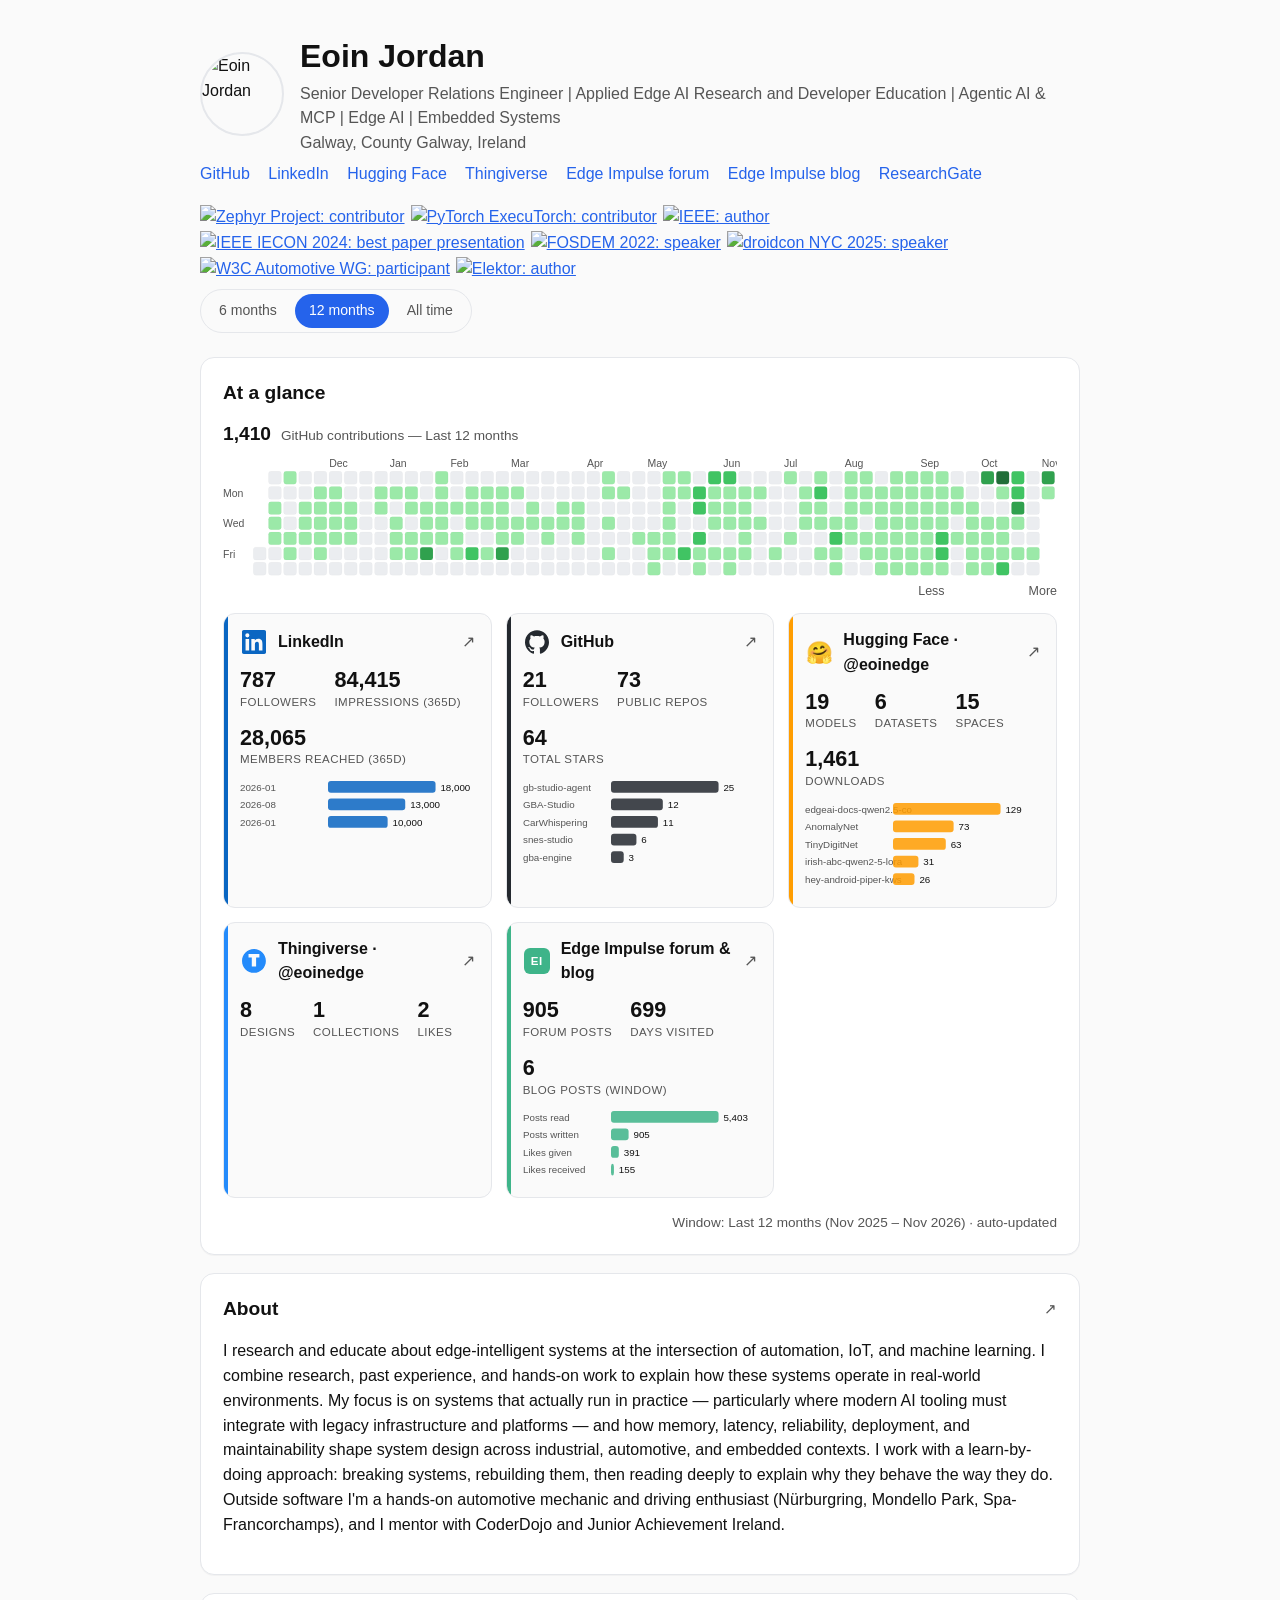
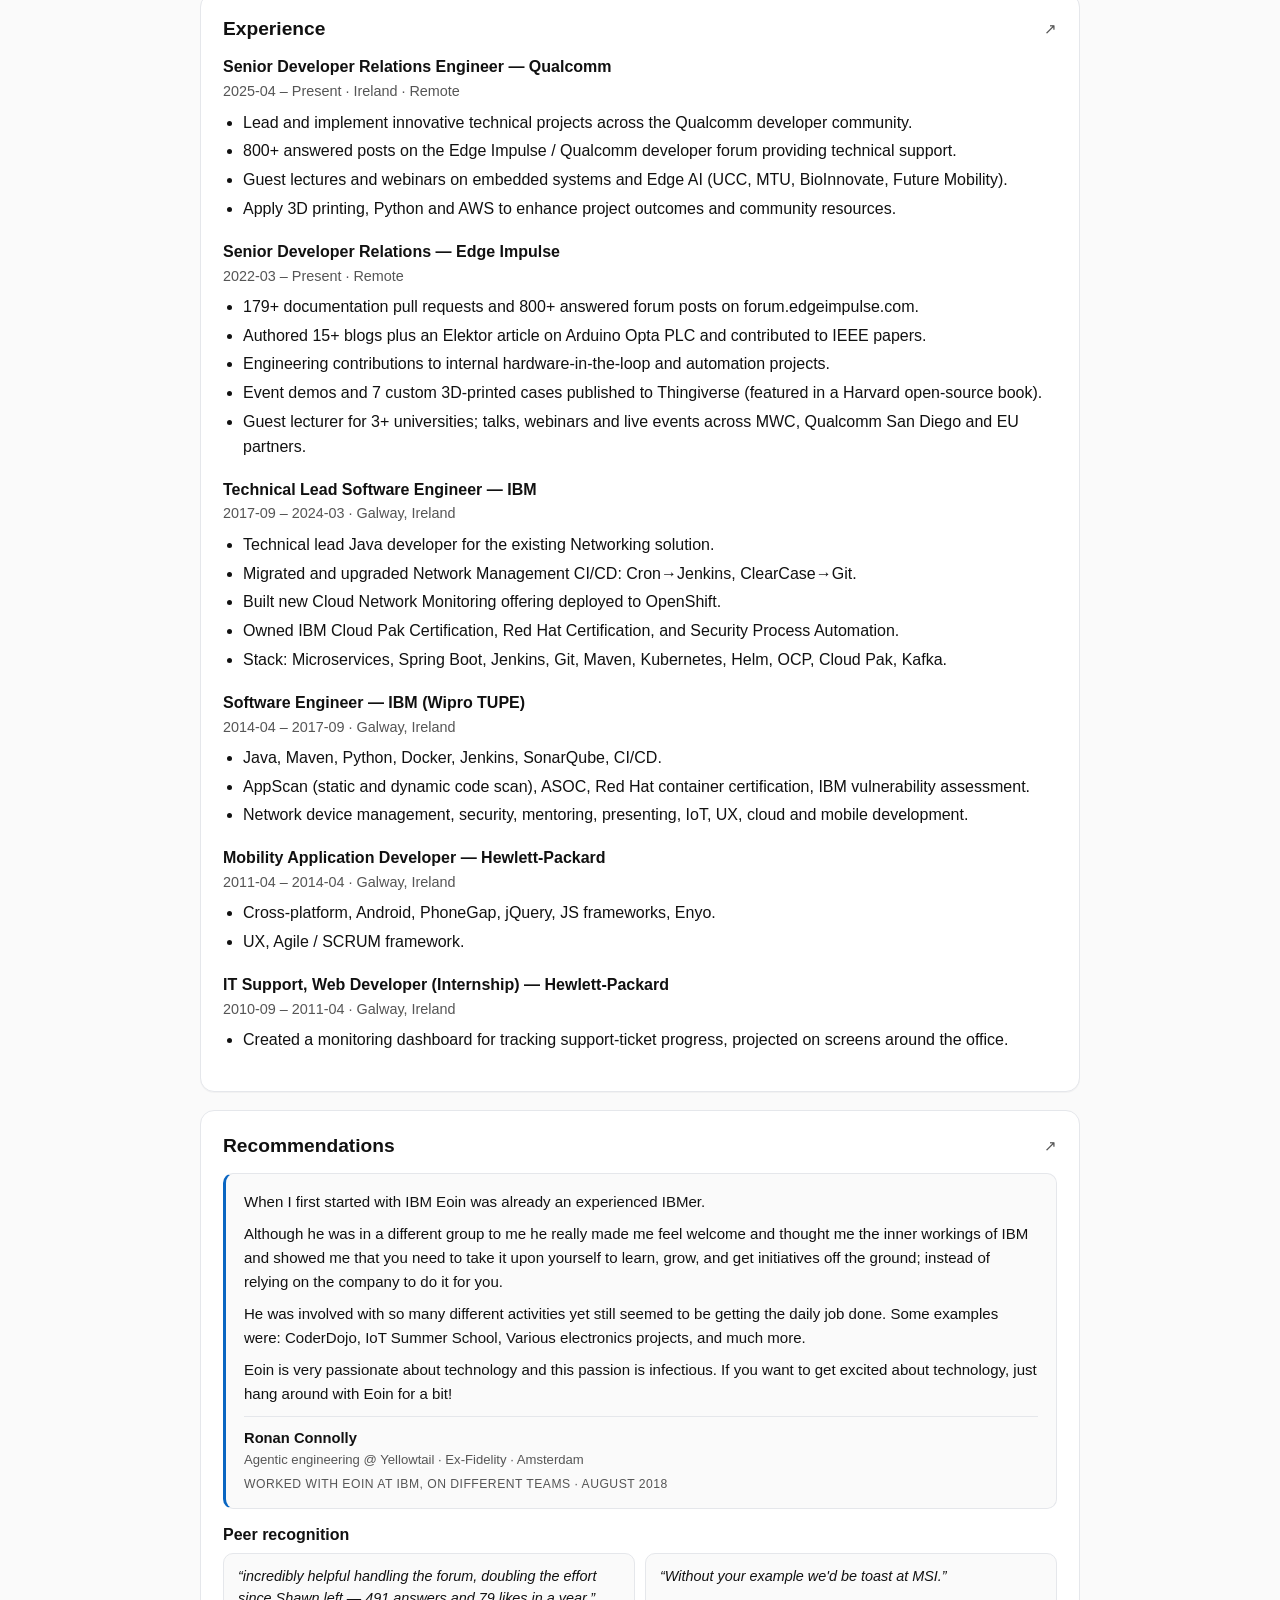
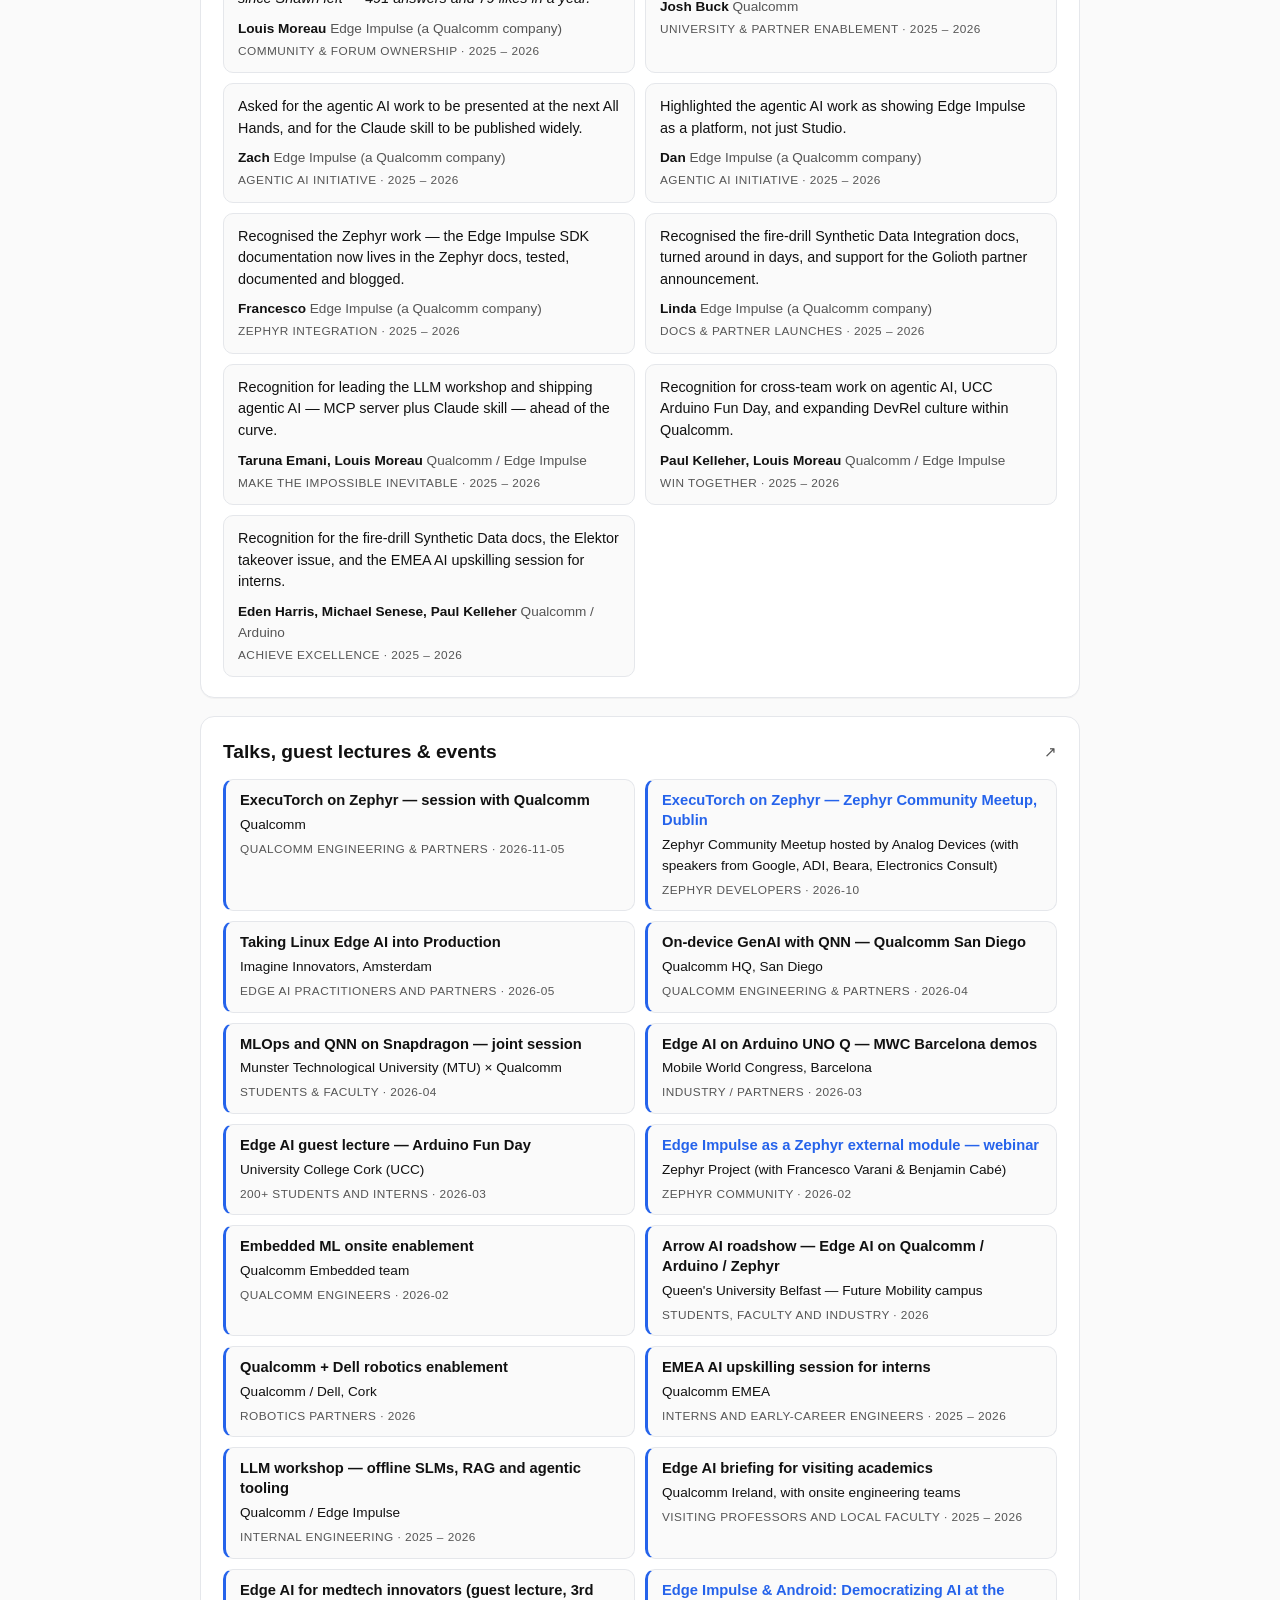
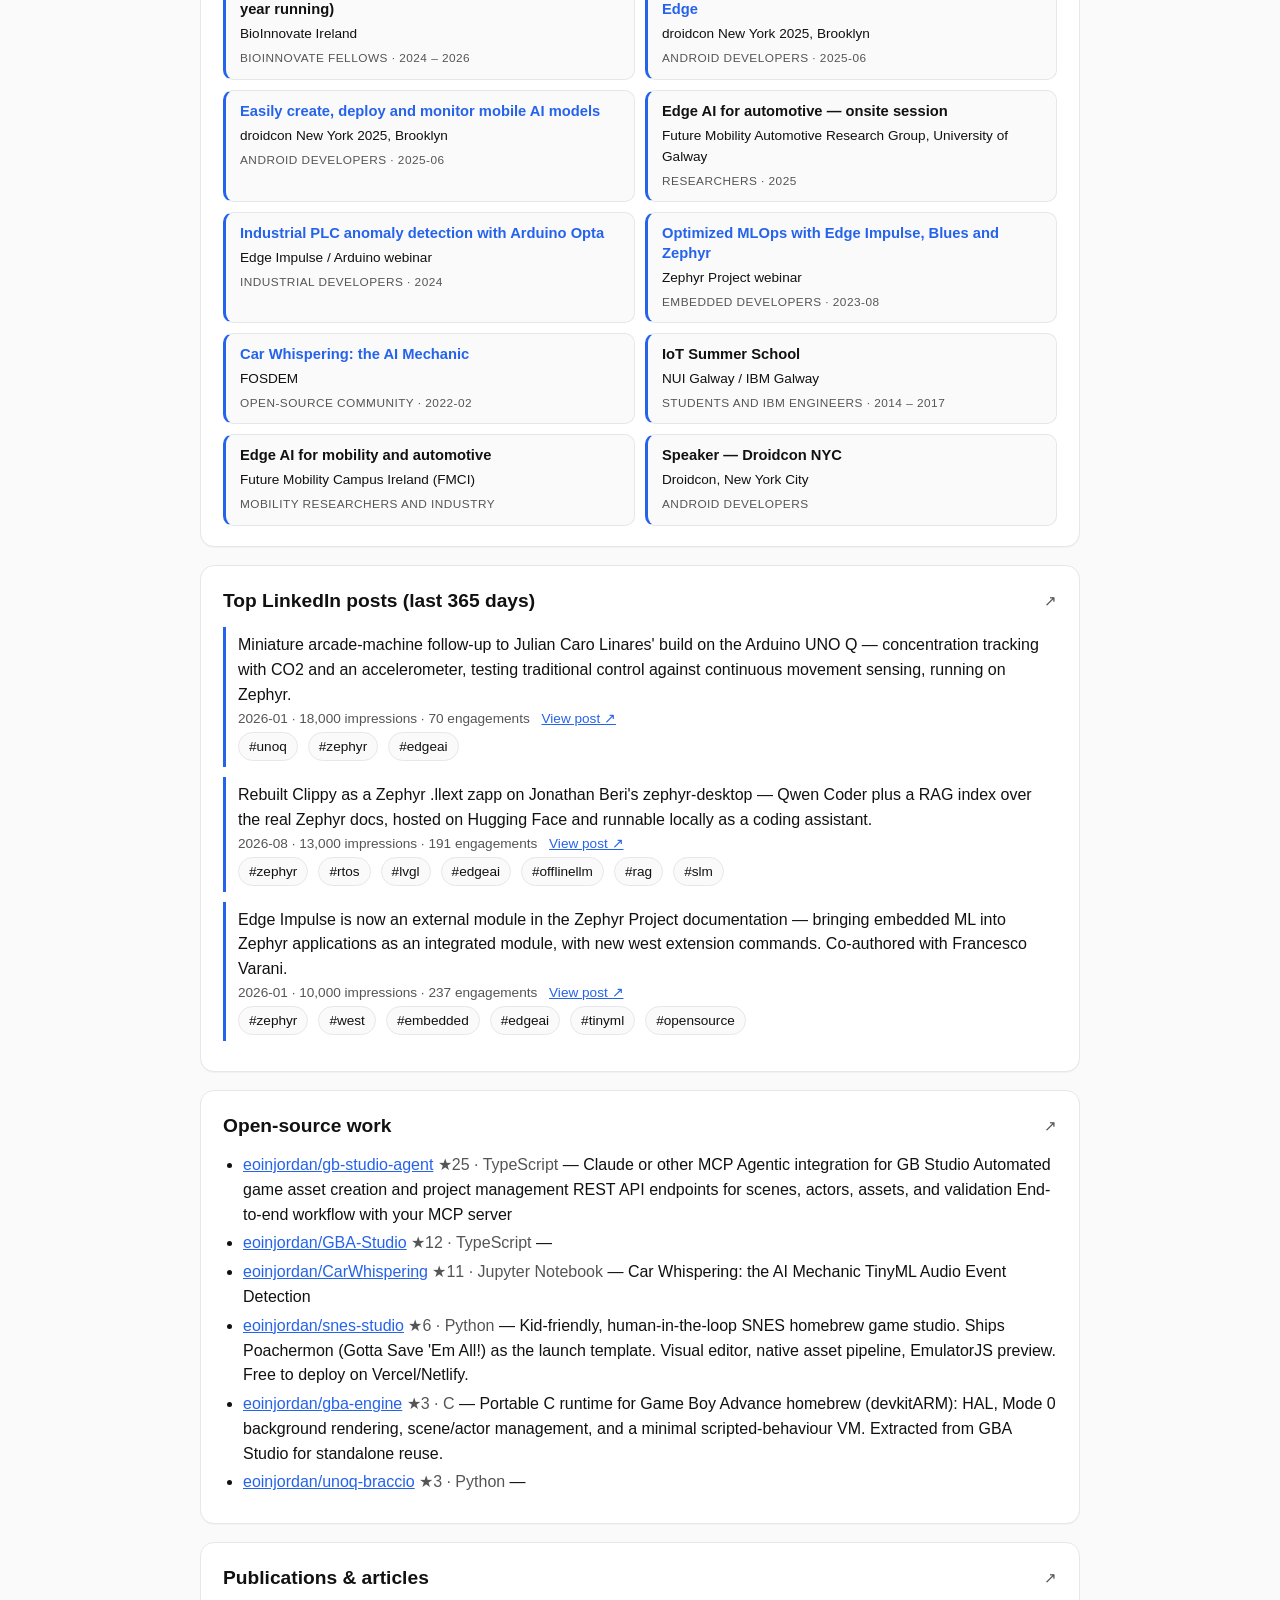
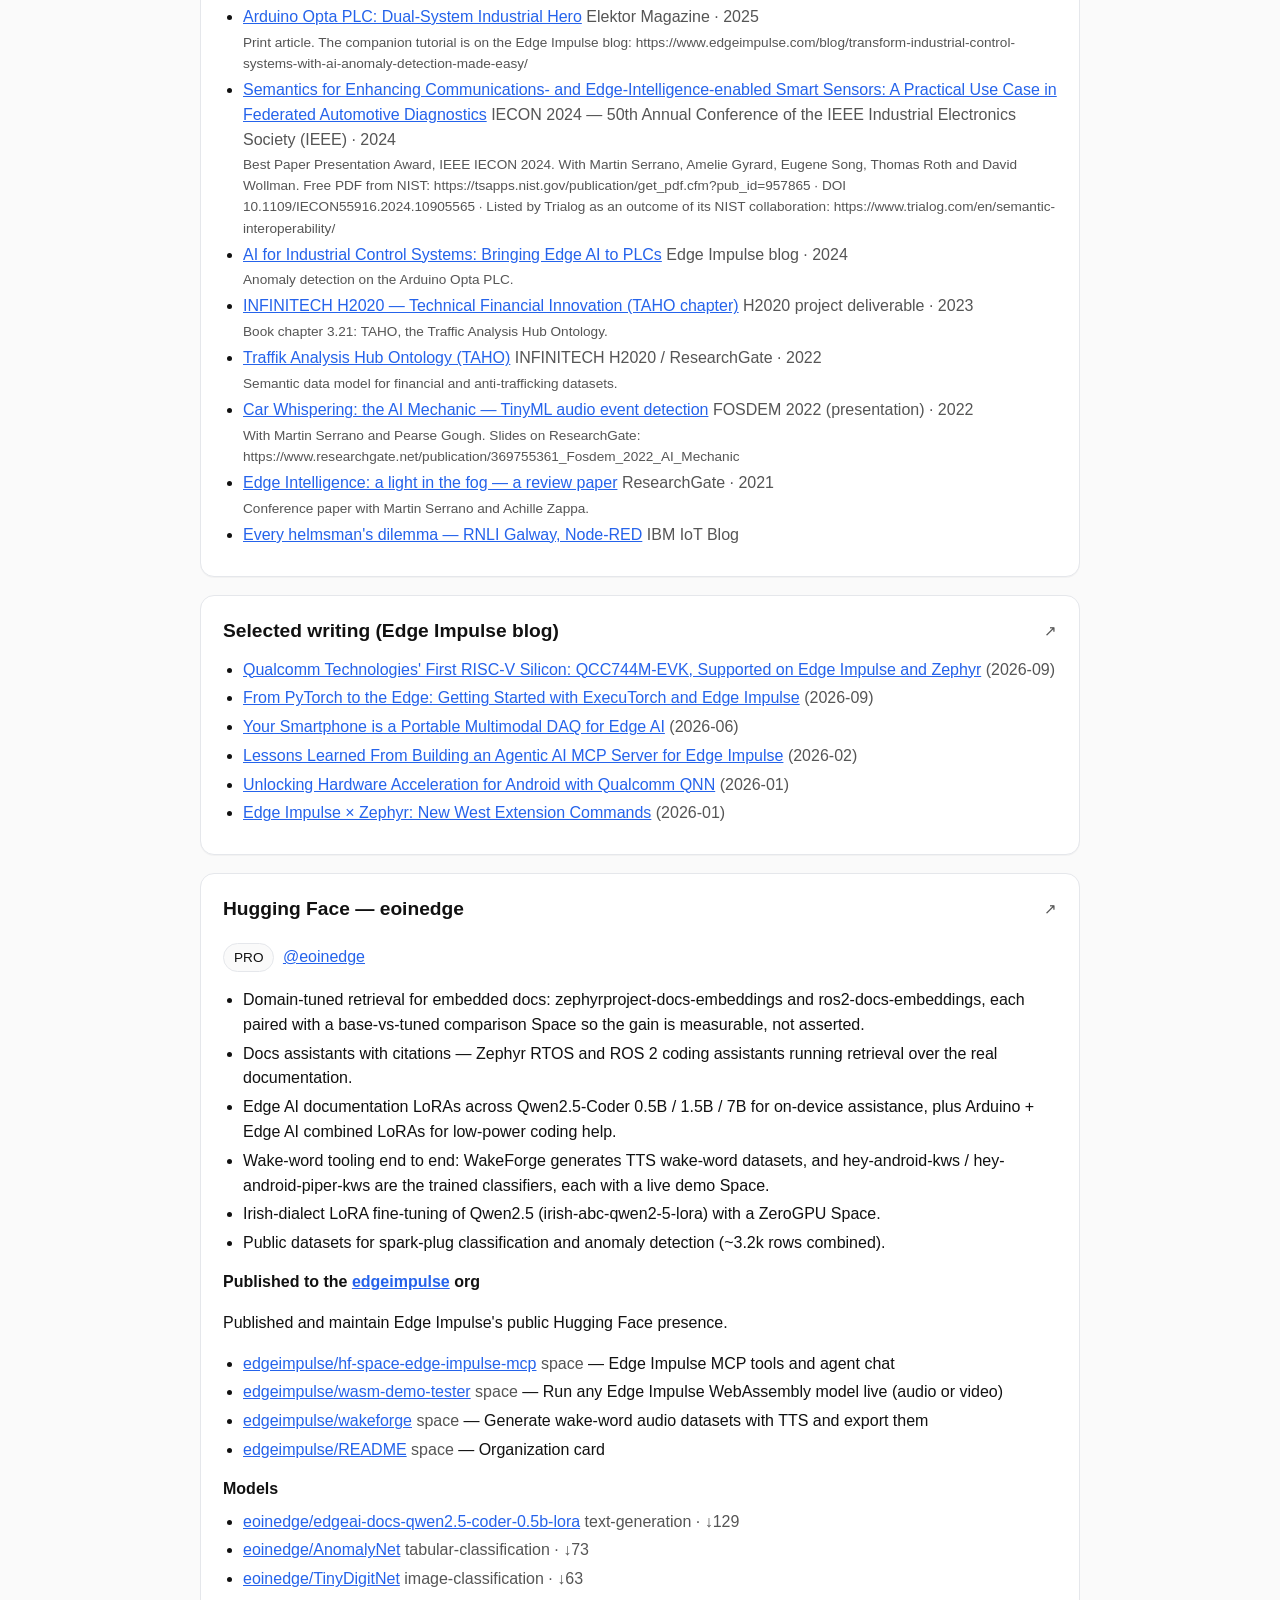
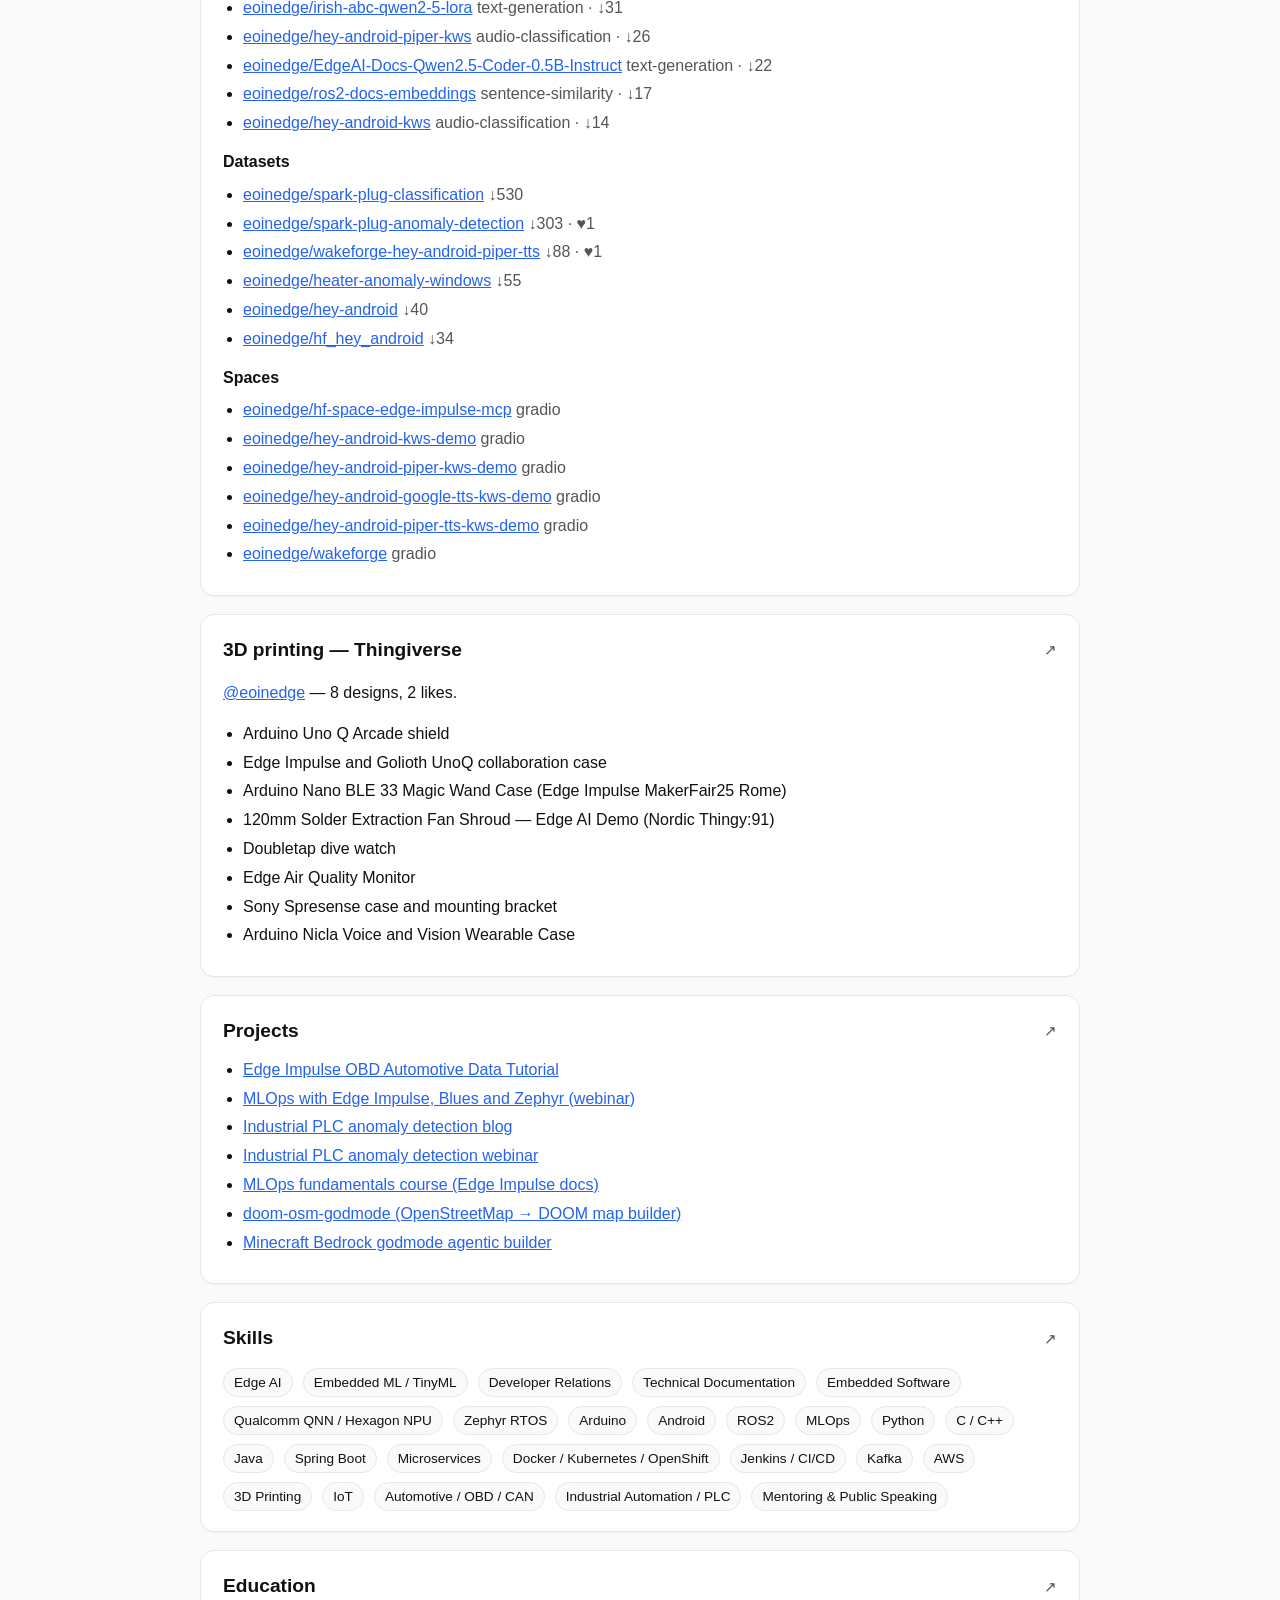
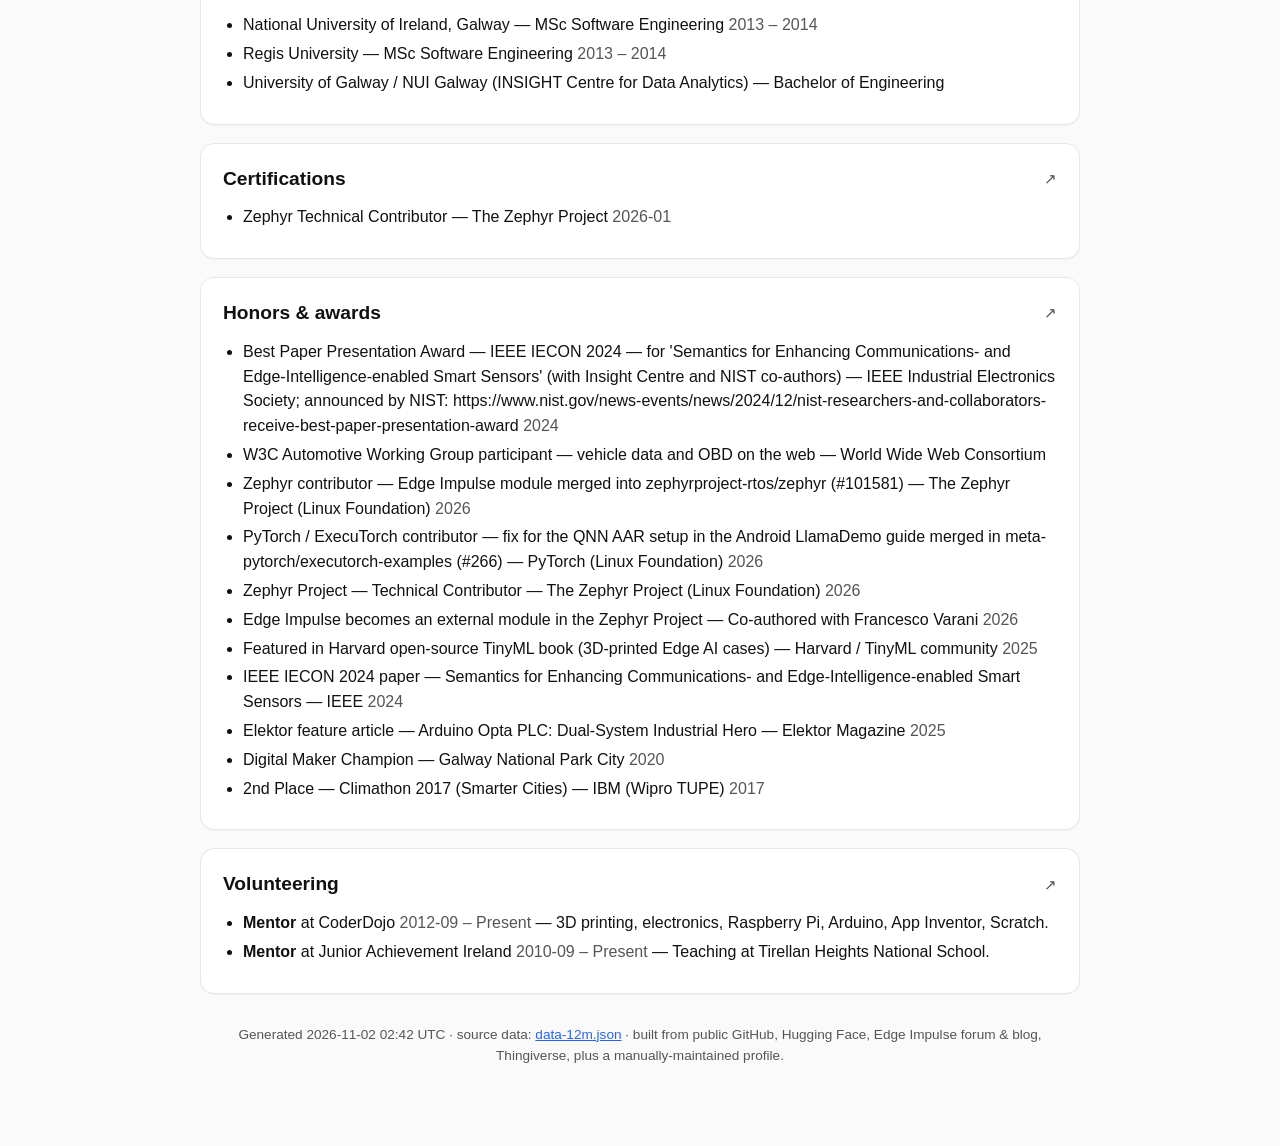
==== commit 489d5bc9: "site: IEEE author badge" ====
--- a/12m.html
+++ b/12m.html
@@ -26,12 +26,12 @@
     </div>
   </div>
   <div class="links"><a href="https://github.com/eoinjordan" rel="me noopener">GitHub</a> <a href="https://www.linkedin.com/in/eoin-jordan/" rel="me noopener">LinkedIn</a> <a href="https://huggingface.co/eoinedge" rel="me noopener">Hugging Face</a> <a href="https://www.thingiverse.com/eoinedge/designs" rel="me noopener">Thingiverse</a> <a href="https://forum.edgeimpulse.com/u/eoin" rel="me noopener">Edge Impulse forum</a> <a href="https://www.edgeimpulse.com/blog/author/eoinjordan/" rel="me noopener">Edge Impulse blog</a> <a href="https://www.researchgate.net/profile/Eoin-Jordan-4" rel="me noopener">ResearchGate</a></div>
-  <div class='badges'><a href='https://github.com/zephyrproject-rtos/zephyr/pull/101581' rel='noopener' title='Edge Impulse module merged into Zephyr'><img src='https://img.shields.io/badge/Zephyr%20Project-contributor-7929D2' alt='Zephyr Project: contributor' /></a><a href='https://github.com/meta-pytorch/executorch-examples/pull/266' rel='noopener' title='Merged in executorch-examples'><img src='https://img.shields.io/badge/PyTorch%20ExecuTorch-contributor-EE4C2C?logo=pytorch&amp;logoColor=white' alt='PyTorch ExecuTorch: contributor' /></a><a href='https://www.nist.gov/news-events/news/2024/12/nist-researchers-and-collaborators-receive-best-paper-presentation-award' rel='noopener' title='Best Paper Presentation Award, IEEE IECON 2024'><img src='https://img.shields.io/badge/IEEE%20IECON%202024-best%20paper%20presentation-00629B?logo=ieee&amp;logoColor=white' alt='IEEE IECON 2024: best paper presentation' /></a><a href='https://archive.fosdem.org/2022/schedule/event/lt_car_whispering/' rel='noopener' title='Car Whispering: the AI Mechanic'><img src='https://img.shields.io/badge/FOSDEM%202022-speaker-AB1A6C' alt='FOSDEM 2022: speaker' /></a><a href='https://confpad.io/conferences/droidcon-new-york-2025' rel='noopener' title='Two talks at droidcon New York 2025'><img src='https://img.shields.io/badge/droidcon%20NYC%202025-speaker-1B9AAA' alt='droidcon NYC 2025: speaker' /></a><a href='https://www.w3.org/groups/wg/auto/' rel='noopener' title='W3C Automotive Working Group: vehicle information services and OBD data on the web'><img src='https://img.shields.io/badge/W3C%20Automotive%20WG-participant-005A9C' alt='W3C Automotive WG: participant' /></a><a href='https://www.elektormagazine.com/magazine/elektor-469' rel='noopener' title='Arduino Opta PLC: Dual-System Industrial Hero'><img src='https://img.shields.io/badge/Elektor-author-2E8B57' alt='Elektor: author' /></a></div>
+  <div class='badges'><a href='https://github.com/zephyrproject-rtos/zephyr/pull/101581' rel='noopener' title='Edge Impulse module merged into Zephyr'><img src='https://img.shields.io/badge/Zephyr%20Project-contributor-7929D2' alt='Zephyr Project: contributor' /></a><a href='https://github.com/meta-pytorch/executorch-examples/pull/266' rel='noopener' title='Merged in executorch-examples'><img src='https://img.shields.io/badge/PyTorch%20ExecuTorch-contributor-EE4C2C?logo=pytorch&amp;logoColor=white' alt='PyTorch ExecuTorch: contributor' /></a><a href='https://ieeexplore.ieee.org/author/527248051342564' rel='noopener' title='IEEE Xplore author page'><img src='https://img.shields.io/badge/IEEE-author-00629B?logo=ieee&amp;logoColor=white' alt='IEEE: author' /></a><a href='https://www.nist.gov/news-events/news/2024/12/nist-researchers-and-collaborators-receive-best-paper-presentation-award' rel='noopener' title='Best Paper Presentation Award, IEEE IECON 2024'><img src='https://img.shields.io/badge/IEEE%20IECON%202024-best%20paper%20presentation-00629B?logo=ieee&amp;logoColor=white' alt='IEEE IECON 2024: best paper presentation' /></a><a href='https://archive.fosdem.org/2022/schedule/event/lt_car_whispering/' rel='noopener' title='Car Whispering: the AI Mechanic'><img src='https://img.shields.io/badge/FOSDEM%202022-speaker-AB1A6C' alt='FOSDEM 2022: speaker' /></a><a href='https://confpad.io/conferences/droidcon-new-york-2025' rel='noopener' title='Two talks at droidcon New York 2025'><img src='https://img.shields.io/badge/droidcon%20NYC%202025-speaker-1B9AAA' alt='droidcon NYC 2025: speaker' /></a><a href='https://www.w3.org/groups/wg/auto/' rel='noopener' title='W3C Automotive Working Group: vehicle information services and OBD data on the web'><img src='https://img.shields.io/badge/W3C%20Automotive%20WG-participant-005A9C' alt='W3C Automotive WG: participant' /></a><a href='https://www.elektormagazine.com/magazine/elektor-469' rel='noopener' title='Arduino Opta PLC: Dual-System Industrial Hero'><img src='https://img.shields.io/badge/Elektor-author-2E8B57' alt='Elektor: author' /></a></div>
   <div class='tabs'><a class="" href="6m.html">6 months</a><a class="on" href="12m.html">12 months</a><a class="" href="index.html">All time</a></div>
 </header>
 <section><h2>At a glance</h2><div class='contrib-wrap'><div class='contrib-head'><span class='n'>1,410</span><span class='l'>GitHub contributions — Last 12 months</span></div><style scoped></style><svg class="contrib" viewBox="0 0 715 105" width="100%" preserveAspectRatio="xMinYMin meet"><text x="91" y="10" font-size="9" fill="var(--muted)">Dec</text><text x="143" y="10" font-size="9" fill="var(--muted)">Jan</text><text x="195" y="10" font-size="9" fill="var(--muted)">Feb</text><text x="247" y="10" font-size="9" fill="var(--muted)">Mar</text><text x="312" y="10" font-size="9" fill="var(--muted)">Apr</text><text x="364" y="10" font-size="9" fill="var(--muted)">May</text><text x="429" y="10" font-size="9" fill="var(--muted)">Jun</text><text x="481" y="10" font-size="9" fill="var(--muted)">Jul</text><text x="533" y="10" font-size="9" fill="var(--muted)">Aug</text><text x="598" y="10" font-size="9" fill="var(--muted)">Sep</text><text x="650" y="10" font-size="9" fill="var(--muted)">Oct</text><text x="702" y="10" font-size="9" fill="var(--muted)">Nov</text><text x="0" y="36" font-size="9" fill="var(--muted)">Mon</text><text x="0" y="62" font-size="9" fill="var(--muted)">Wed</text><text x="0" y="88" font-size="9" fill="var(--muted)">Fri</text><rect x="26" y="79" width="11" height="11" rx="2" ry="2" class="cl-0"><title>2025-11-07 · 0 contributions</title></rect><rect x="26" y="92" width="11" height="11" rx="2" ry="2" class="cl-0"><title>2025-11-08 · 0 contributions</title></rect><rect x="39" y="14" width="11" height="11" rx="2" ry="2" class="cl-0"><title>2025-11-09 · 0 contributions</title></rect><rect x="39" y="27" width="11" height="11" rx="2" ry="2" class="cl-0"><title>2025-11-10 · 0 contributions</title></rect><rect x="39" y="40" width="11" height="11" rx="2" ry="2" class="cl-1"><title>2025-11-11 · 1 contribution</title></rect><rect x="39" y="53" width="11" height="11" rx="2" ry="2" class="cl-1"><title>2025-11-12 · 5 contributions</title></rect><rect x="39" y="66" width="11" height="11" rx="2" ry="2" class="cl-1"><title>2025-11-13 · 4 contributions</title></rect><rect x="39" y="79" width="11" height="11" rx="2" ry="2" class="cl-0"><title>2025-11-14 · 0 contributions</title></rect><rect x="39" y="92" width="11" height="11" rx="2" ry="2" class="cl-0"><title>2025-11-15 · 0 contributions</title></rect><rect x="52" y="14" width="11" height="11" rx="2" ry="2" class="cl-1"><title>2025-11-16 · 1 contribution</title></rect><rect x="52" y="27" width="11" height="11" rx="2" ry="2" class="cl-0"><title>2025-11-17 · 0 contributions</title></rect><rect x="52" y="40" width="11" height="11" rx="2" ry="2" class="cl-0"><title>2025-11-18 · 0 contributions</title></rect><rect x="52" y="53" width="11" height="11" rx="2" ry="2" class="cl-0"><title>2025-11-19 · 0 contributions</title></rect><rect x="52" y="66" width="11" height="11" rx="2" ry="2" class="cl-1"><title>2025-11-20 · 6 contributions</title></rect><rect x="52" y="79" width="11" height="11" rx="2" ry="2" class="cl-1"><title>2025-11-21 · 2 contributions</title></rect><rect x="52" y="92" width="11" height="11" rx="2" ry="2" class="cl-0"><title>2025-11-22 · 0 contributions</title></rect><rect x="65" y="14" width="11" height="11" rx="2" ry="2" class="cl-0"><title>2025-11-23 · 0 contributions</title></rect><rect x="65" y="27" width="11" height="11" rx="2" ry="2" class="cl-0"><title>2025-11-24 · 0 contributions</title></rect><rect x="65" y="40" width="11" height="11" rx="2" ry="2" class="cl-1"><title>2025-11-25 · 4 contributions</title></rect><rect x="65" y="53" width="11" height="11" rx="2" ry="2" class="cl-1"><title>2025-11-26 · 6 contributions</title></rect><rect x="65" y="66" width="11" height="11" rx="2" ry="2" class="cl-1"><title>2025-11-27 · 9 contributions</title></rect><rect x="65" y="79" width="11" height="11" rx="2" ry="2" class="cl-0"><title>2025-11-28 · 0 contributions</title></rect><rect x="65" y="92" width="11" height="11" rx="2" ry="2" class="cl-0"><title>2025-11-29 · 0 contributions</title></rect><rect x="78" y="14" width="11" height="11" rx="2" ry="2" class="cl-0"><title>2025-11-30 · 0 contributions</title></rect><rect x="78" y="27" width="11" height="11" rx="2" ry="2" class="cl-1"><title>2025-12-01 · 1 contribution</title></rect><rect x="78" y="40" width="11" height="11" rx="2" ry="2" class="cl-1"><title>2025-12-02 · 1 contribution</title></rect><rect x="78" y="53" width="11" height="11" rx="2" ry="2" class="cl-1"><title>2025-12-03 · 2 contributions</title></rect><rect x="78" y="66" width="11" height="11" rx="2" ry="2" class="cl-1"><title>2025-12-04 · 1 contribution</title></rect><rect x="78" y="79" width="11" height="11" rx="2" ry="2" class="cl-1"><title>2025-12-05 · 14 contributions</title></rect><rect x="78" y="92" width="11" height="11" rx="2" ry="2" class="cl-0"><title>2025-12-06 · 0 contributions</title></rect><rect x="91" y="14" width="11" height="11" rx="2" ry="2" class="cl-0"><title>2025-12-07 · 0 contributions</title></rect><rect x="91" y="27" width="11" height="11" rx="2" ry="2" class="cl-1"><title>2025-12-08 · 9 contributions</title></rect><rect x="91" y="40" width="11" height="11" rx="2" ry="2" class="cl-1"><title>2025-12-09 · 10 contributions</title></rect><rect x="91" y="53" width="11" height="11" rx="2" ry="2" class="cl-1"><title>2025-12-10 · 6 contributions</title></rect><rect x="91" y="66" width="11" height="11" rx="2" ry="2" class="cl-1"><title>2025-12-11 · 4 contributions</title></rect><rect x="91" y="79" width="11" height="11" rx="2" ry="2" class="cl-0"><title>2025-12-12 · 0 contributions</title></rect><rect x="91" y="92" width="11" height="11" rx="2" ry="2" class="cl-0"><title>2025-12-13 · 0 contributions</title></rect><rect x="104" y="14" width="11" height="11" rx="2" ry="2" class="cl-0"><title>2025-12-14 · 0 contributions</title></rect><rect x="104" y="27" width="11" height="11" rx="2" ry="2" class="cl-0"><title>2025-12-15 · 0 contributions</title></rect><rect x="104" y="40" width="11" height="11" rx="2" ry="2" class="cl-1"><title>2025-12-16 · 1 contribution</title></rect><rect x="104" y="53" width="11" height="11" rx="2" ry="2" class="cl-1"><title>2025-12-17 · 3 contributions</title></rect><rect x="104" y="66" width="11" height="11" rx="2" ry="2" class="cl-1"><title>2025-12-18 · 3 contributions</title></rect><rect x="104" y="79" width="11" height="11" rx="2" ry="2" class="cl-0"><title>2025-12-19 · 0 contributions</title></rect><rect x="104" y="92" width="11" height="11" rx="2" ry="2" class="cl-0"><title>2025-12-20 · 0 contributions</title></rect><rect x="117" y="14" width="11" height="11" rx="2" ry="2" class="cl-0"><title>2025-12-21 · 0 contributions</title></rect><rect x="117" y="27" width="11" height="11" rx="2" ry="2" class="cl-0"><title>2025-12-22 · 0 contributions</title></rect><rect x="117" y="40" width="11" height="11" rx="2" ry="2" class="cl-0"><title>2025-12-23 · 0 contributions</title></rect><rect x="117" y="53" width="11" height="11" rx="2" ry="2" class="cl-0"><title>2025-12-24 · 0 contributions</title></rect><rect x="117" y="66" width="11" height="11" rx="2" ry="2" class="cl-0"><title>2025-12-25 · 0 contributions</title></rect><rect x="117" y="79" width="11" height="11" rx="2" ry="2" class="cl-0"><title>2025-12-26 · 0 contributions</title></rect><rect x="117" y="92" width="11" height="11" rx="2" ry="2" class="cl-0"><title>2025-12-27 · 0 contributions</title></rect><rect x="130" y="14" width="11" height="11" rx="2" ry="2" class="cl-0"><title>2025-12-28 · 0 contributions</title></rect><rect x="130" y="27" width="11" height="11" rx="2" ry="2" class="cl-1"><title>2025-12-29 · 1 contribution</title></rect><rect x="130" y="40" width="11" height="11" rx="2" ry="2" class="cl-1"><title>2025-12-30 · 2 contributions</title></rect><rect x="130" y="53" width="11" height="11" rx="2" ry="2" class="cl-0"><title>2025-12-31 · 0 contributions</title></rect><rect x="130" y="66" width="11" height="11" rx="2" ry="2" class="cl-0"><title>2026-01-01 · 0 contributions</title></rect><rect x="130" y="79" width="11" height="11" rx="2" ry="2" class="cl-0"><title>2026-01-02 · 0 contributions</title></rect><rect x="130" y="92" width="11" height="11" rx="2" ry="2" class="cl-0"><title>2026-01-03 · 0 contributions</title></rect><rect x="143" y="14" width="11" height="11" rx="2" ry="2" class="cl-0"><title>2026-01-04 · 0 contributions</title></rect><rect x="143" y="27" width="11" height="11" rx="2" ry="2" class="cl-1"><title>2026-01-05 · 2 contributions</title></rect><rect x="143" y="40" width="11" height="11" rx="2" ry="2" class="cl-0"><title>2026-01-06 · 0 contributions</title></rect><rect x="143" y="53" width="11" height="11" rx="2" ry="2" class="cl-1"><title>2026-01-07 · 1 contribution</title></rect><rect x="143" y="66" width="11" height="11" rx="2" ry="2" class="cl-1"><title>2026-01-08 · 7 contributions</title></rect><rect x="143" y="79" width="11" height="11" rx="2" ry="2" class="cl-1"><title>2026-01-09 · 2 contributions</title></rect><rect x="143" y="92" width="11" height="11" rx="2" ry="2" class="cl-0"><title>2026-01-10 · 0 contributions</title></rect><rect x="156" y="14" width="11" height="11" rx="2" ry="2" class="cl-0"><title>2026-01-11 · 0 contributions</title></rect><rect x="156" y="27" width="11" height="11" rx="2" ry="2" class="cl-1"><title>2026-01-12 · 6 contributions</title></rect><rect x="156" y="40" width="11" height="11" rx="2" ry="2" class="cl-1"><title>2026-01-13 · 6 contributions</title></rect><rect x="156" y="53" width="11" height="11" rx="2" ry="2" class="cl-0"><title>2026-01-14 · 0 contributions</title></rect><rect x="156" y="66" width="11" height="11" rx="2" ry="2" class="cl-1"><title>2026-01-15 · 2 contributions</title></rect><rect x="156" y="79" width="11" height="11" rx="2" ry="2" class="cl-1"><title>2026-01-16 · 1 contribution</title></rect><rect x="156" y="92" width="11" height="11" rx="2" ry="2" class="cl-0"><title>2026-01-17 · 0 contributions</title></rect><rect x="169" y="14" width="11" height="11" rx="2" ry="2" class="cl-0"><title>2026-01-18 · 0 contributions</title></rect><rect x="169" y="27" width="11" height="11" rx="2" ry="2" class="cl-0"><title>2026-01-19 · 0 contributions</title></rect><rect x="169" y="40" width="11" height="11" rx="2" ry="2" class="cl-1"><title>2026-01-20 · 2 contributions</title></rect><rect x="169" y="53" width="11" height="11" rx="2" ry="2" class="cl-1"><title>2026-01-21 · 6 contributions</title></rect><rect x="169" y="66" width="11" height="11" rx="2" ry="2" class="cl-1"><title>2026-01-22 · 9 contributions</title></rect><rect x="169" y="79" width="11" height="11" rx="2" ry="2" class="cl-3"><title>2026-01-23 · 39 contributions</title></rect><rect x="169" y="92" width="11" height="11" rx="2" ry="2" class="cl-0"><title>2026-01-24 · 0 contributions</title></rect><rect x="182" y="14" width="11" height="11" rx="2" ry="2" class="cl-1"><title>2026-01-25 · 7 contributions</title></rect><rect x="182" y="27" width="11" height="11" rx="2" ry="2" class="cl-1"><title>2026-01-26 · 10 contributions</title></rect><rect x="182" y="40" width="11" height="11" rx="2" ry="2" class="cl-1"><title>2026-01-27 · 4 contributions</title></rect><rect x="182" y="53" width="11" height="11" rx="2" ry="2" class="cl-1"><title>2026-01-28 · 5 contributions</title></rect><rect x="182" y="66" width="11" height="11" rx="2" ry="2" class="cl-1"><title>2026-01-29 · 4 contributions</title></rect><rect x="182" y="79" width="11" height="11" rx="2" ry="2" class="cl-0"><title>2026-01-30 · 0 contributions</title></rect><rect x="182" y="92" width="11" height="11" rx="2" ry="2" class="cl-0"><title>2026-01-31 · 0 contributions</title></rect><rect x="195" y="14" width="11" height="11" rx="2" ry="2" class="cl-0"><title>2026-02-01 · 0 contributions</title></rect><rect x="195" y="27" width="11" height="11" rx="2" ry="2" class="cl-0"><title>2026-02-02 · 0 contributions</title></rect><rect x="195" y="40" width="11" height="11" rx="2" ry="2" class="cl-1"><title>2026-02-03 · 3 contributions</title></rect><rect x="195" y="53" width="11" height="11" rx="2" ry="2" class="cl-0"><title>2026-02-04 · 0 contributions</title></rect><rect x="195" y="66" width="11" height="11" rx="2" ry="2" class="cl-1"><title>2026-02-05 · 9 contributions</title></rect><rect x="195" y="79" width="11" height="11" rx="2" ry="2" class="cl-1"><title>2026-02-06 · 14 contributions</title></rect><rect x="195" y="92" width="11" height="11" rx="2" ry="2" class="cl-0"><title>2026-02-07 · 0 contributions</title></rect><rect x="208" y="14" width="11" height="11" rx="2" ry="2" class="cl-0"><title>2026-02-08 · 0 contributions</title></rect><rect x="208" y="27" width="11" height="11" rx="2" ry="2" class="cl-1"><title>2026-02-09 · 1 contribution</title></rect><rect x="208" y="40" width="11" height="11" rx="2" ry="2" class="cl-1"><title>2026-02-10 · 14 contributions</title></rect><rect x="208" y="53" width="11" height="11" rx="2" ry="2" class="cl-1"><title>2026-02-11 · 10 contributions</title></rect><rect x="208" y="66" width="11" height="11" rx="2" ry="2" class="cl-0"><title>2026-02-12 · 0 contributions</title></rect><rect x="208" y="79" width="11" height="11" rx="2" ry="2" class="cl-2"><title>2026-02-13 · 25 contributions</title></rect><rect x="208" y="92" width="11" height="11" rx="2" ry="2" class="cl-0"><title>2026-02-14 · 0 contributions</title></rect><rect x="221" y="14" width="11" height="11" rx="2" ry="2" class="cl-0"><title>2026-02-15 · 0 contributions</title></rect><rect x="221" y="27" width="11" height="11" rx="2" ry="2" class="cl-1"><title>2026-02-16 · 3 contributions</title></rect><rect x="221" y="40" width="11" height="11" rx="2" ry="2" class="cl-1"><title>2026-02-17 · 1 contribution</title></rect><rect x="221" y="53" width="11" height="11" rx="2" ry="2" class="cl-1"><title>2026-02-18 · 7 contributions</title></rect><rect x="221" y="66" width="11" height="11" rx="2" ry="2" class="cl-0"><title>2026-02-19 · 0 contributions</title></rect><rect x="221" y="79" width="11" height="11" rx="2" ry="2" class="cl-1"><title>2026-02-20 · 8 contributions</title></rect><rect x="221" y="92" width="11" height="11" rx="2" ry="2" class="cl-0"><title>2026-02-21 · 0 contributions</title></rect><rect x="234" y="14" width="11" height="11" rx="2" ry="2" class="cl-0"><title>2026-02-22 · 0 contributions</title></rect><rect x="234" y="27" width="11" height="11" rx="2" ry="2" class="cl-1"><title>2026-02-23 · 2 contributions</title></rect><rect x="234" y="40" width="11" height="11" rx="2" ry="2" class="cl-1"><title>2026-02-24 · 3 contributions</title></rect><rect x="234" y="53" width="11" height="11" rx="2" ry="2" class="cl-1"><title>2026-02-25 · 4 contributions</title></rect><rect x="234" y="66" width="11" height="11" rx="2" ry="2" class="cl-1"><title>2026-02-26 · 15 contributions</title></rect><rect x="234" y="79" width="11" height="11" rx="2" ry="2" class="cl-3"><title>2026-02-27 · 35 contributions</title></rect><rect x="234" y="92" width="11" height="11" rx="2" ry="2" class="cl-0"><title>2026-02-28 · 0 contributions</title></rect><rect x="247" y="14" width="11" height="11" rx="2" ry="2" class="cl-0"><title>2026-03-01 · 0 contributions</title></rect><rect x="247" y="27" width="11" height="11" rx="2" ry="2" class="cl-1"><title>2026-03-02 · 1 contribution</title></rect><rect x="247" y="40" width="11" height="11" rx="2" ry="2" class="cl-0"><title>2026-03-03 · 0 contributions</title></rect><rect x="247" y="53" width="11" height="11" rx="2" ry="2" class="cl-1"><title>2026-03-04 · 9 contributions</title></rect><rect x="247" y="66" width="11" height="11" rx="2" ry="2" class="cl-1"><title>2026-03-05 · 2 contributions</title></rect><rect x="247" y="79" width="11" height="11" rx="2" ry="2" class="cl-0"><title>2026-03-06 · 0 contributions</title></rect><rect x="247" y="92" width="11" height="11" rx="2" ry="2" class="cl-0"><title>2026-03-07 · 0 contributions</title></rect><rect x="260" y="14" width="11" height="11" rx="2" ry="2" class="cl-0"><title>2026-03-08 · 0 contributions</title></rect><rect x="260" y="27" width="11" height="11" rx="2" ry="2" class="cl-0"><title>2026-03-09 · 0 contributions</title></rect><rect x="260" y="40" width="11" height="11" rx="2" ry="2" class="cl-1"><title>2026-03-10 · 4 contributions</title></rect><rect x="260" y="53" width="11" height="11" rx="2" ry="2" class="cl-1"><title>2026-03-11 · 6 contributions</title></rect><rect x="260" y="66" width="11" height="11" rx="2" ry="2" class="cl-0"><title>2026-03-12 · 0 contributions</title></rect><rect x="260" y="79" width="11" height="11" rx="2" ry="2" class="cl-0"><title>2026-03-13 · 0 contributions</title></rect><rect x="260" y="92" width="11" height="11" rx="2" ry="2" class="cl-0"><title>2026-03-14 · 0 contributions</title></rect><rect x="273" y="14" width="11" height="11" rx="2" ry="2" class="cl-0"><title>2026-03-15 · 0 contributions</title></rect><rect x="273" y="27" width="11" height="11" rx="2" ry="2" class="cl-0"><title>2026-03-16 · 0 contributions</title></rect><rect x="273" y="40" width="11" height="11" rx="2" ry="2" class="cl-0"><title>2026-03-17 · 0 contributions</title></rect><rect x="273" y="53" width="11" height="11" rx="2" ry="2" class="cl-1"><title>2026-03-18 · 3 contributions</title></rect><rect x="273" y="66" width="11" height="11" rx="2" ry="2" class="cl-1"><title>2026-03-19 · 1 contribution</title></rect><rect x="273" y="79" width="11" height="11" rx="2" ry="2" class="cl-0"><title>2026-03-20 · 0 contributions</title></rect><rect x="273" y="92" width="11" height="11" rx="2" ry="2" class="cl-0"><title>2026-03-21 · 0 contributions</title></rect><rect x="286" y="14" width="11" height="11" rx="2" ry="2" class="cl-0"><title>2026-03-22 · 0 contributions</title></rect><rect x="286" y="27" width="11" height="11" rx="2" ry="2" class="cl-0"><title>2026-03-23 · 0 contributions</title></rect><rect x="286" y="40" width="11" height="11" rx="2" ry="2" class="cl-1"><title>2026-03-24 · 2 contributions</title></rect><rect x="286" y="53" width="11" height="11" rx="2" ry="2" class="cl-1"><title>2026-03-25 · 5 contributions</title></rect><rect x="286" y="66" width="11" height="11" rx="2" ry="2" class="cl-0"><title>2026-03-26 · 0 contributions</title></rect><rect x="286" y="79" width="11" height="11" rx="2" ry="2" class="cl-0"><title>2026-03-27 · 0 contributions</title></rect><rect x="286" y="92" width="11" height="11" rx="2" ry="2" class="cl-0"><title>2026-03-28 · 0 contributions</title></rect><rect x="299" y="14" width="11" height="11" rx="2" ry="2" class="cl-0"><title>2026-03-29 · 0 contributions</title></rect><rect x="299" y="27" width="11" height="11" rx="2" ry="2" class="cl-0"><title>2026-03-30 · 0 contributions</title></rect><rect x="299" y="40" width="11" height="11" rx="2" ry="2" class="cl-1"><title>2026-03-31 · 2 contributions</title></rect><rect x="299" y="53" width="11" height="11" rx="2" ry="2" class="cl-1"><title>2026-04-01 · 1 contribution</title></rect><rect x="299" y="66" width="11" height="11" rx="2" ry="2" class="cl-1"><title>2026-04-02 · 2 contributions</title></rect><rect x="299" y="79" width="11" height="11" rx="2" ry="2" class="cl-0"><title>2026-04-03 · 0 contributions</title></rect><rect x="299" y="92" width="11" height="11" rx="2" ry="2" class="cl-0"><title>2026-04-04 · 0 contributions</title></rect><rect x="312" y="14" width="11" height="11" rx="2" ry="2" class="cl-0"><title>2026-04-05 · 0 contributions</title></rect><rect x="312" y="27" width="11" height="11" rx="2" ry="2" class="cl-0"><title>2026-04-06 · 0 contributions</title></rect><rect x="312" y="40" width="11" height="11" rx="2" ry="2" class="cl-0"><title>2026-04-07 · 0 contributions</title></rect><rect x="312" y="53" width="11" height="11" rx="2" ry="2" class="cl-0"><title>2026-04-08 · 0 contributions</title></rect><rect x="312" y="66" width="11" height="11" rx="2" ry="2" class="cl-0"><title>2026-04-09 · 0 contributions</title></rect><rect x="312" y="79" width="11" height="11" rx="2" ry="2" class="cl-0"><title>2026-04-10 · 0 contributions</title></rect><rect x="312" y="92" width="11" height="11" rx="2" ry="2" class="cl-0"><title>2026-04-11 · 0 contributions</title></rect><rect x="325" y="14" width="11" height="11" rx="2" ry="2" class="cl-1"><title>2026-04-12 · 4 contributions</title></rect><rect x="325" y="27" width="11" height="11" rx="2" ry="2" class="cl-1"><title>2026-04-13 · 1 contribution</title></rect><rect x="325" y="40" width="11" height="11" rx="2" ry="2" class="cl-0"><title>2026-04-14 · 0 contributions</title></rect><rect x="325" y="53" width="11" height="11" rx="2" ry="2" class="cl-1"><title>2026-04-15 · 4 contributions</title></rect><rect x="325" y="66" width="11" height="11" rx="2" ry="2" class="cl-0"><title>2026-04-16 · 0 contributions</title></rect><rect x="325" y="79" width="11" height="11" rx="2" ry="2" class="cl-1"><title>2026-04-17 · 6 contributions</title></rect><rect x="325" y="92" width="11" height="11" rx="2" ry="2" class="cl-0"><title>2026-04-18 · 0 contributions</title></rect><rect x="338" y="14" width="11" height="11" rx="2" ry="2" class="cl-0"><title>2026-04-19 · 0 contributions</title></rect><rect x="338" y="27" width="11" height="11" rx="2" ry="2" class="cl-1"><title>2026-04-20 · 4 contributions</title></rect><rect x="338" y="40" width="11" height="11" rx="2" ry="2" class="cl-0"><title>2026-04-21 · 0 contributions</title></rect><rect x="338" y="53" width="11" height="11" rx="2" ry="2" class="cl-0"><title>2026-04-22 · 0 contributions</title></rect><rect x="338" y="66" width="11" height="11" rx="2" ry="2" class="cl-0"><title>2026-04-23 · 0 contributions</title></rect><rect x="338" y="79" width="11" height="11" rx="2" ry="2" class="cl-0"><title>2026-04-24 · 0 contributions</title></rect><rect x="338" y="92" width="11" height="11" rx="2" ry="2" class="cl-0"><title>2026-04-25 · 0 contributions</title></rect><rect x="351" y="14" width="11" height="11" rx="2" ry="2" class="cl-0"><title>2026-04-26 · 0 contributions</title></rect><rect x="351" y="27" width="11" height="11" rx="2" ry="2" class="cl-0"><title>2026-04-27 · 0 contributions</title></rect><rect x="351" y="40" width="11" height="11" rx="2" ry="2" class="cl-0"><title>2026-04-28 · 0 contributions</title></rect><rect x="351" y="53" width="11" height="11" rx="2" ry="2" class="cl-0"><title>2026-04-29 · 0 contributions</title></rect><rect x="351" y="66" width="11" height="11" rx="2" ry="2" class="cl-1"><title>2026-04-30 · 1 contribution</title></rect><rect x="351" y="79" width="11" height="11" rx="2" ry="2" class="cl-0"><title>2026-05-01 · 0 contributions</title></rect><rect x="351" y="92" width="11" height="11" rx="2" ry="2" class="cl-0"><title>2026-05-02 · 0 contributions</title></rect><rect x="364" y="14" width="11" height="11" rx="2" ry="2" class="cl-0"><title>2026-05-03 · 0 contributions</title></rect><rect x="364" y="27" width="11" height="11" rx="2" ry="2" class="cl-0"><title>2026-05-04 · 0 contributions</title></rect><rect x="364" y="40" width="11" height="11" rx="2" ry="2" class="cl-0"><title>2026-05-05 · 0 contributions</title></rect><rect x="364" y="53" width="11" height="11" rx="2" ry="2" class="cl-0"><title>2026-05-06 · 0 contributions</title></rect><rect x="364" y="66" width="11" height="11" rx="2" ry="2" class="cl-1"><title>2026-05-07 · 1 contribution</title></rect><rect x="364" y="79" width="11" height="11" rx="2" ry="2" class="cl-1"><title>2026-05-08 · 1 contribution</title></rect><rect x="364" y="92" width="11" height="11" rx="2" ry="2" class="cl-1"><title>2026-05-09 · 1 contribution</title></rect><rect x="377" y="14" width="11" height="11" rx="2" ry="2" class="cl-1"><title>2026-05-10 · 1 contribution</title></rect><rect x="377" y="27" width="11" height="11" rx="2" ry="2" class="cl-1"><title>2026-05-11 · 2 contributions</title></rect><rect x="377" y="40" width="11" height="11" rx="2" ry="2" class="cl-1"><title>2026-05-12 · 8 contributions</title></rect><rect x="377" y="53" width="11" height="11" rx="2" ry="2" class="cl-1"><title>2026-05-13 · 5 contributions</title></rect><rect x="377" y="66" width="11" height="11" rx="2" ry="2" class="cl-1"><title>2026-05-14 · 16 contributions</title></rect><rect x="377" y="79" width="11" height="11" rx="2" ry="2" class="cl-1"><title>2026-05-15 · 2 contributions</title></rect><rect x="377" y="92" width="11" height="11" rx="2" ry="2" class="cl-0"><title>2026-05-16 · 0 contributions</title></rect><rect x="390" y="14" width="11" height="11" rx="2" ry="2" class="cl-1"><title>2026-05-17 · 8 contributions</title></rect><rect x="390" y="27" width="11" height="11" rx="2" ry="2" class="cl-1"><title>2026-05-18 · 2 contributions</title></rect><rect x="390" y="40" width="11" height="11" rx="2" ry="2" class="cl-0"><title>2026-05-19 · 0 contributions</title></rect><rect x="390" y="53" width="11" height="11" rx="2" ry="2" class="cl-0"><title>2026-05-20 · 0 contributions</title></rect><rect x="390" y="66" width="11" height="11" rx="2" ry="2" class="cl-0"><title>2026-05-21 · 0 contributions</title></rect><rect x="390" y="79" width="11" height="11" rx="2" ry="2" class="cl-2"><title>2026-05-22 · 32 contributions</title></rect><rect x="390" y="92" width="11" height="11" rx="2" ry="2" class="cl-0"><title>2026-05-23 · 0 contributions</title></rect><rect x="403" y="14" width="11" height="11" rx="2" ry="2" class="cl-0"><title>2026-05-24 · 0 contributions</title></rect><rect x="403" y="27" width="11" height="11" rx="2" ry="2" class="cl-2"><title>2026-05-25 · 19 contributions</title></rect><rect x="403" y="40" width="11" height="11" rx="2" ry="2" class="cl-2"><title>2026-05-26 · 23 contributions</title></rect><rect x="403" y="53" width="11" height="11" rx="2" ry="2" class="cl-0"><title>2026-05-27 · 0 contributions</title></rect><rect x="403" y="66" width="11" height="11" rx="2" ry="2" class="cl-2"><title>2026-05-28 · 25 contributions</title></rect><rect x="403" y="79" width="11" height="11" rx="2" ry="2" class="cl-1"><title>2026-05-29 · 4 contributions</title></rect><rect x="403" y="92" width="11" height="11" rx="2" ry="2" class="cl-1"><title>2026-05-30 · 7 contributions</title></rect><rect x="416" y="14" width="11" height="11" rx="2" ry="2" class="cl-2"><title>2026-05-31 · 28 contributions</title></rect><rect x="416" y="27" width="11" height="11" rx="2" ry="2" class="cl-1"><title>2026-06-01 · 5 contributions</title></rect><rect x="416" y="40" width="11" height="11" rx="2" ry="2" class="cl-1"><title>2026-06-02 · 15 contributions</title></rect><rect x="416" y="53" width="11" height="11" rx="2" ry="2" class="cl-1"><title>2026-06-03 · 2 contributions</title></rect><rect x="416" y="66" width="11" height="11" rx="2" ry="2" class="cl-0"><title>2026-06-04 · 0 contributions</title></rect><rect x="416" y="79" width="11" height="11" rx="2" ry="2" class="cl-1"><title>2026-06-05 · 2 contributions</title></rect><rect x="416" y="92" width="11" height="11" rx="2" ry="2" class="cl-0"><title>2026-06-06 · 0 contributions</title></rect><rect x="429" y="14" width="11" height="11" rx="2" ry="2" class="cl-2"><title>2026-06-07 · 28 contributions</title></rect><rect x="429" y="27" width="11" height="11" rx="2" ry="2" class="cl-1"><title>2026-06-08 · 7 contributions</title></rect><rect x="429" y="40" width="11" height="11" rx="2" ry="2" class="cl-1"><title>2026-06-09 · 5 contributions</title></rect><rect x="429" y="53" width="11" height="11" rx="2" ry="2" class="cl-1"><title>2026-06-10 · 9 contributions</title></rect><rect x="429" y="66" width="11" height="11" rx="2" ry="2" class="cl-0"><title>2026-06-11 · 0 contributions</title></rect><rect x="429" y="79" width="11" height="11" rx="2" ry="2" class="cl-1"><title>2026-06-12 · 1 contribution</title></rect><rect x="429" y="92" width="11" height="11" rx="2" ry="2" class="cl-1"><title>2026-06-13 · 1 contribution</title></rect><rect x="442" y="14" width="11" height="11" rx="2" ry="2" class="cl-0"><title>2026-06-14 · 0 contributions</title></rect><rect x="442" y="27" width="11" height="11" rx="2" ry="2" class="cl-1"><title>2026-06-15 · 4 contributions</title></rect><rect x="442" y="40" width="11" height="11" rx="2" ry="2" class="cl-1"><title>2026-06-16 · 7 contributions</title></rect><rect x="442" y="53" width="11" height="11" rx="2" ry="2" class="cl-1"><title>2026-06-17 · 3 contributions</title></rect><rect x="442" y="66" width="11" height="11" rx="2" ry="2" class="cl-1"><title>2026-06-18 · 1 contribution</title></rect><rect x="442" y="79" width="11" height="11" rx="2" ry="2" class="cl-1"><title>2026-06-19 · 1 contribution</title></rect><rect x="442" y="92" width="11" height="11" rx="2" ry="2" class="cl-0"><title>2026-06-20 · 0 contributions</title></rect><rect x="455" y="14" width="11" height="11" rx="2" ry="2" class="cl-0"><title>2026-06-21 · 0 contributions</title></rect><rect x="455" y="27" width="11" height="11" rx="2" ry="2" class="cl-1"><title>2026-06-22 · 1 contribution</title></rect><rect x="455" y="40" width="11" height="11" rx="2" ry="2" class="cl-0"><title>2026-06-23 · 0 contributions</title></rect><rect x="455" y="53" width="11" height="11" rx="2" ry="2" class="cl-1"><title>2026-06-24 · 1 contribution</title></rect><rect x="455" y="66" width="11" height="11" rx="2" ry="2" class="cl-0"><title>2026-06-25 · 0 contributions</title></rect><rect x="455" y="79" width="11" height="11" rx="2" ry="2" class="cl-0"><title>2026-06-26 · 0 contributions</title></rect><rect x="455" y="92" width="11" height="11" rx="2" ry="2" class="cl-0"><title>2026-06-27 · 0 contributions</title></rect><rect x="468" y="14" width="11" height="11" rx="2" ry="2" class="cl-0"><title>2026-06-28 · 0 contributions</title></rect><rect x="468" y="27" width="11" height="11" rx="2" ry="2" class="cl-0"><title>2026-06-29 · 0 contributions</title></rect><rect x="468" y="40" width="11" height="11" rx="2" ry="2" class="cl-0"><title>2026-06-30 · 0 contributions</title></rect><rect x="468" y="53" width="11" height="11" rx="2" ry="2" class="cl-0"><title>2026-07-01 · 0 contributions</title></rect><rect x="468" y="66" width="11" height="11" rx="2" ry="2" class="cl-0"><title>2026-07-02 · 0 contributions</title></rect><rect x="468" y="79" width="11" height="11" rx="2" ry="2" class="cl-1"><title>2026-07-03 · 14 contributions</title></rect><rect x="468" y="92" width="11" height="11" rx="2" ry="2" class="cl-0"><title>2026-07-04 · 0 contributions</title></rect><rect x="481" y="14" width="11" height="11" rx="2" ry="2" class="cl-1"><title>2026-07-05 · 2 contributions</title></rect><rect x="481" y="27" width="11" height="11" rx="2" ry="2" class="cl-0"><title>2026-07-06 · 0 contributions</title></rect><rect x="481" y="40" width="11" height="11" rx="2" ry="2" class="cl-0"><title>2026-07-07 · 0 contributions</title></rect><rect x="481" y="53" width="11" height="11" rx="2" ry="2" class="cl-0"><title>2026-07-08 · 0 contributions</title></rect><rect x="481" y="66" width="11" height="11" rx="2" ry="2" class="cl-1"><title>2026-07-09 · 12 contributions</title></rect><rect x="481" y="79" width="11" height="11" rx="2" ry="2" class="cl-0"><title>2026-07-10 · 0 contributions</title></rect><rect x="481" y="92" width="11" height="11" rx="2" ry="2" class="cl-0"><title>2026-07-11 · 0 contributions</title></rect><rect x="494" y="14" width="11" height="11" rx="2" ry="2" class="cl-0"><title>2026-07-12 · 0 contributions</title></rect><rect x="494" y="27" width="11" height="11" rx="2" ry="2" class="cl-1"><title>2026-07-13 · 3 contributions</title></rect><rect x="494" y="40" width="11" height="11" rx="2" ry="2" class="cl-1"><title>2026-07-14 · 5 contributions</title></rect><rect x="494" y="53" width="11" height="11" rx="2" ry="2" class="cl-1"><title>2026-07-15 · 6 contributions</title></rect><rect x="494" y="66" width="11" height="11" rx="2" ry="2" class="cl-0"><title>2026-07-16 · 0 contributions</title></rect><rect x="494" y="79" width="11" height="11" rx="2" ry="2" class="cl-0"><title>2026-07-17 · 0 contributions</title></rect><rect x="494" y="92" width="11" height="11" rx="2" ry="2" class="cl-0"><title>2026-07-18 · 0 contributions</title></rect><rect x="507" y="14" width="11" height="11" rx="2" ry="2" class="cl-1"><title>2026-07-19 · 11 contributions</title></rect><rect x="507" y="27" width="11" height="11" rx="2" ry="2" class="cl-2"><title>2026-07-20 · 25 contributions</title></rect><rect x="507" y="40" width="11" height="11" rx="2" ry="2" class="cl-1"><title>2026-07-21 · 13 contributions</title></rect><rect x="507" y="53" width="11" height="11" rx="2" ry="2" class="cl-1"><title>2026-07-22 · 1 contribution</title></rect><rect x="507" y="66" width="11" height="11" rx="2" ry="2" class="cl-0"><title>2026-07-23 · 0 contributions</title></rect><rect x="507" y="79" width="11" height="11" rx="2" ry="2" class="cl-1"><title>2026-07-24 · 4 contributions</title></rect><rect x="507" y="92" width="11" height="11" rx="2" ry="2" class="cl-0"><title>2026-07-25 · 0 contributions</title></rect><rect x="520" y="14" width="11" height="11" rx="2" ry="2" class="cl-0"><title>2026-07-26 · 0 contributions</title></rect><rect x="520" y="27" width="11" height="11" rx="2" ry="2" class="cl-0"><title>2026-07-27 · 0 contributions</title></rect><rect x="520" y="40" width="11" height="11" rx="2" ry="2" class="cl-0"><title>2026-07-28 · 0 contributions</title></rect><rect x="520" y="53" width="11" height="11" rx="2" ry="2" class="cl-1"><title>2026-07-29 · 4 contributions</title></rect><rect x="520" y="66" width="11" height="11" rx="2" ry="2" class="cl-2"><title>2026-07-30 · 22 contributions</title></rect><rect x="520" y="79" width="11" height="11" rx="2" ry="2" class="cl-1"><title>2026-07-31 · 15 contributions</title></rect><rect x="520" y="92" width="11" height="11" rx="2" ry="2" class="cl-1"><title>2026-08-01 · 1 contribution</title></rect><rect x="533" y="14" width="11" height="11" rx="2" ry="2" class="cl-1"><title>2026-08-02 · 6 contributions</title></rect><rect x="533" y="27" width="11" height="11" rx="2" ry="2" class="cl-1"><title>2026-08-03 · 10 contributions</title></rect><rect x="533" y="40" width="11" height="11" rx="2" ry="2" class="cl-1"><title>2026-08-04 · 2 contributions</title></rect><rect x="533" y="53" width="11" height="11" rx="2" ry="2" class="cl-1"><title>2026-08-05 · 3 contributions</title></rect><rect x="533" y="66" width="11" height="11" rx="2" ry="2" class="cl-1"><title>2026-08-06 · 1 contribution</title></rect><rect x="533" y="79" width="11" height="11" rx="2" ry="2" class="cl-0"><title>2026-08-07 · 0 contributions</title></rect><rect x="533" y="92" width="11" height="11" rx="2" ry="2" class="cl-0"><title>2026-08-08 · 0 contributions</title></rect><rect x="546" y="14" width="11" height="11" rx="2" ry="2" class="cl-1"><title>2026-08-09 · 4 contributions</title></rect><rect x="546" y="27" width="11" height="11" rx="2" ry="2" class="cl-1"><title>2026-08-10 · 15 contributions</title></rect><rect x="546" y="40" width="11" height="11" rx="2" ry="2" class="cl-1"><title>2026-08-11 · 3 contributions</title></rect><rect x="546" y="53" width="11" height="11" rx="2" ry="2" class="cl-0"><title>2026-08-12 · 0 contributions</title></rect><rect x="546" y="66" width="11" height="11" rx="2" ry="2" class="cl-1"><title>2026-08-13 · 4 contributions</title></rect><rect x="546" y="79" width="11" height="11" rx="2" ry="2" class="cl-1"><title>2026-08-14 · 5 contributions</title></rect><rect x="546" y="92" width="11" height="11" rx="2" ry="2" class="cl-0"><title>2026-08-15 · 0 contributions</title></rect><rect x="559" y="14" width="11" height="11" rx="2" ry="2" class="cl-0"><title>2026-08-16 · 0 contributions</title></rect><rect x="559" y="27" width="11" height="11" rx="2" ry="2" class="cl-1"><title>2026-08-17 · 2 contributions</title></rect><rect x="559" y="40" width="11" height="11" rx="2" ry="2" class="cl-1"><title>2026-08-18 · 1 contribution</title></rect><rect x="559" y="53" width="11" height="11" rx="2" ry="2" class="cl-1"><title>2026-08-19 · 8 contributions</title></rect><rect x="559" y="66" width="11" height="11" rx="2" ry="2" class="cl-1"><title>2026-08-20 · 5 contributions</title></rect><rect x="559" y="79" width="11" height="11" rx="2" ry="2" class="cl-1"><title>2026-08-21 · 7 contributions</title></rect><rect x="559" y="92" width="11" height="11" rx="2" ry="2" class="cl-1"><title>2026-08-22 · 6 contributions</title></rect><rect x="572" y="14" width="11" height="11" rx="2" ry="2" class="cl-1"><title>2026-08-23 · 1 contribution</title></rect><rect x="572" y="27" width="11" height="11" rx="2" ry="2" class="cl-1"><title>2026-08-24 · 1 contribution</title></rect><rect x="572" y="40" width="11" height="11" rx="2" ry="2" class="cl-1"><title>2026-08-25 · 1 contribution</title></rect><rect x="572" y="53" width="11" height="11" rx="2" ry="2" class="cl-1"><title>2026-08-26 · 1 contribution</title></rect><rect x="572" y="66" width="11" height="11" rx="2" ry="2" class="cl-1"><title>2026-08-27 · 1 contribution</title></rect><rect x="572" y="79" width="11" height="11" rx="2" ry="2" class="cl-1"><title>2026-08-28 · 1 contribution</title></rect><rect x="572" y="92" width="11" height="11" rx="2" ry="2" class="cl-1"><title>2026-08-29 · 1 contribution</title></rect><rect x="585" y="14" width="11" height="11" rx="2" ry="2" class="cl-1"><title>2026-08-30 · 1 contribution</title></rect><rect x="585" y="27" width="11" height="11" rx="2" ry="2" class="cl-1"><title>2026-08-31 · 1 contribution</title></rect><rect x="585" y="40" width="11" height="11" rx="2" ry="2" class="cl-1"><title>2026-09-01 · 6 contributions</title></rect><rect x="585" y="53" width="11" height="11" rx="2" ry="2" class="cl-1"><title>2026-09-02 · 1 contribution</title></rect><rect x="585" y="66" width="11" height="11" rx="2" ry="2" class="cl-1"><title>2026-09-03 · 3 contributions</title></rect><rect x="585" y="79" width="11" height="11" rx="2" ry="2" class="cl-1"><title>2026-09-04 · 15 contributions</title></rect><rect x="585" y="92" width="11" height="11" rx="2" ry="2" class="cl-1"><title>2026-09-05 · 2 contributions</title></rect><rect x="598" y="14" width="11" height="11" rx="2" ry="2" class="cl-1"><title>2026-09-06 · 8 contributions</title></rect><rect x="598" y="27" width="11" height="11" rx="2" ry="2" class="cl-1"><title>2026-09-07 · 10 contributions</title></rect><rect x="598" y="40" width="11" height="11" rx="2" ry="2" class="cl-1"><title>2026-09-08 · 2 contributions</title></rect><rect x="598" y="53" width="11" height="11" rx="2" ry="2" class="cl-1"><title>2026-09-09 · 2 contributions</title></rect><rect x="598" y="66" width="11" height="11" rx="2" ry="2" class="cl-1"><title>2026-09-10 · 5 contributions</title></rect><rect x="598" y="79" width="11" height="11" rx="2" ry="2" class="cl-1"><title>2026-09-11 · 2 contributions</title></rect><rect x="598" y="92" width="11" height="11" rx="2" ry="2" class="cl-1"><title>2026-09-12 · 1 contribution</title></rect><rect x="611" y="14" width="11" height="11" rx="2" ry="2" class="cl-1"><title>2026-09-13 · 1 contribution</title></rect><rect x="611" y="27" width="11" height="11" rx="2" ry="2" class="cl-1"><title>2026-09-14 · 2 contributions</title></rect><rect x="611" y="40" width="11" height="11" rx="2" ry="2" class="cl-1"><title>2026-09-15 · 1 contribution</title></rect><rect x="611" y="53" width="11" height="11" rx="2" ry="2" class="cl-1"><title>2026-09-16 · 1 contribution</title></rect><rect x="611" y="66" width="11" height="11" rx="2" ry="2" class="cl-2"><title>2026-09-17 · 17 contributions</title></rect><rect x="611" y="79" width="11" height="11" rx="2" ry="2" class="cl-2"><title>2026-09-18 · 17 contributions</title></rect><rect x="611" y="92" width="11" height="11" rx="2" ry="2" class="cl-1"><title>2026-09-19 · 11 contributions</title></rect><rect x="624" y="14" width="11" height="11" rx="2" ry="2" class="cl-0"><title>2026-09-20 · 0 contributions</title></rect><rect x="624" y="27" width="11" height="11" rx="2" ry="2" class="cl-1"><title>2026-09-21 · 3 contributions</title></rect><rect x="624" y="40" width="11" height="11" rx="2" ry="2" class="cl-1"><title>2026-09-22 · 14 contributions</title></rect><rect x="624" y="53" width="11" height="11" rx="2" ry="2" class="cl-0"><title>2026-09-23 · 0 contributions</title></rect><rect x="624" y="66" width="11" height="11" rx="2" ry="2" class="cl-1"><title>2026-09-24 · 10 contributions</title></rect><rect x="624" y="79" width="11" height="11" rx="2" ry="2" class="cl-0"><title>2026-09-25 · 0 contributions</title></rect><rect x="624" y="92" width="11" height="11" rx="2" ry="2" class="cl-0"><title>2026-09-26 · 0 contributions</title></rect><rect x="637" y="14" width="11" height="11" rx="2" ry="2" class="cl-0"><title>2026-09-27 · 0 contributions</title></rect><rect x="637" y="27" width="11" height="11" rx="2" ry="2" class="cl-0"><title>2026-09-28 · 0 contributions</title></rect><rect x="637" y="40" width="11" height="11" rx="2" ry="2" class="cl-1"><title>2026-09-29 · 4 contributions</title></rect><rect x="637" y="53" width="11" height="11" rx="2" ry="2" class="cl-1"><title>2026-09-30 · 5 contributions</title></rect><rect x="637" y="66" width="11" height="11" rx="2" ry="2" class="cl-1"><title>2026-10-01 · 10 contributions</title></rect><rect x="637" y="79" width="11" height="11" rx="2" ry="2" class="cl-1"><title>2026-10-02 · 3 contributions</title></rect><rect x="637" y="92" width="11" height="11" rx="2" ry="2" class="cl-1"><title>2026-10-03 · 1 contribution</title></rect><rect x="650" y="14" width="11" height="11" rx="2" ry="2" class="cl-3"><title>2026-10-04 · 46 contributions</title></rect><rect x="650" y="27" width="11" height="11" rx="2" ry="2" class="cl-0"><title>2026-10-05 · 0 contributions</title></rect><rect x="650" y="40" width="11" height="11" rx="2" ry="2" class="cl-0"><title>2026-10-06 · 0 contributions</title></rect><rect x="650" y="53" width="11" height="11" rx="2" ry="2" class="cl-1"><title>2026-10-07 · 2 contributions</title></rect><rect x="650" y="66" width="11" height="11" rx="2" ry="2" class="cl-1"><title>2026-10-08 · 5 contributions</title></rect><rect x="650" y="79" width="11" height="11" rx="2" ry="2" class="cl-1"><title>2026-10-09 · 11 contributions</title></rect><rect x="650" y="92" width="11" height="11" rx="2" ry="2" class="cl-1"><title>2026-10-10 · 12 contributions</title></rect><rect x="663" y="14" width="11" height="11" rx="2" ry="2" class="cl-4"><title>2026-10-11 · 67 contributions</title></rect><rect x="663" y="27" width="11" height="11" rx="2" ry="2" class="cl-1"><title>2026-10-12 · 3 contributions</title></rect><rect x="663" y="40" width="11" height="11" rx="2" ry="2" class="cl-0"><title>2026-10-13 · 0 contributions</title></rect><rect x="663" y="53" width="11" height="11" rx="2" ry="2" class="cl-1"><title>2026-10-14 · 1 contribution</title></rect><rect x="663" y="66" width="11" height="11" rx="2" ry="2" class="cl-1"><title>2026-10-15 · 9 contributions</title></rect><rect x="663" y="79" width="11" height="11" rx="2" ry="2" class="cl-1"><title>2026-10-16 · 8 contributions</title></rect><rect x="663" y="92" width="11" height="11" rx="2" ry="2" class="cl-2"><title>2026-10-17 · 21 contributions</title></rect><rect x="676" y="14" width="11" height="11" rx="2" ry="2" class="cl-2"><title>2026-10-18 · 18 contributions</title></rect><rect x="676" y="27" width="11" height="11" rx="2" ry="2" class="cl-2"><title>2026-10-19 · 23 contributions</title></rect><rect x="676" y="40" width="11" height="11" rx="2" ry="2" class="cl-3"><title>2026-10-20 · 45 contributions</title></rect><rect x="676" y="53" width="11" height="11" rx="2" ry="2" class="cl-1"><title>2026-10-21 · 5 contributions</title></rect><rect x="676" y="66" width="11" height="11" rx="2" ry="2" class="cl-0"><title>2026-10-22 · 0 contributions</title></rect><rect x="676" y="79" width="11" height="11" rx="2" ry="2" class="cl-1"><title>2026-10-23 · 2 contributions</title></rect><rect x="676" y="92" width="11" height="11" rx="2" ry="2" class="cl-0"><title>2026-10-24 · 0 contributions</title></rect><rect x="689" y="14" width="11" height="11" rx="2" ry="2" class="cl-0"><title>2026-10-25 · 0 contributions</title></rect><rect x="689" y="27" width="11" height="11" rx="2" ry="2" class="cl-0"><title>2026-10-26 · 0 contributions</title></rect><rect x="689" y="40" width="11" height="11" rx="2" ry="2" class="cl-0"><title>2026-10-27 · 0 contributions</title></rect><rect x="689" y="53" width="11" height="11" rx="2" ry="2" class="cl-0"><title>2026-10-28 · 0 contributions</title></rect><rect x="689" y="66" width="11" height="11" rx="2" ry="2" class="cl-0"><title>2026-10-29 · 0 contributions</title></rect><rect x="689" y="79" width="11" height="11" rx="2" ry="2" class="cl-1"><title>2026-10-30 · 1 contribution</title></rect><rect x="689" y="92" width="11" height="11" rx="2" ry="2" class="cl-0"><title>2026-10-31 · 0 contributions</title></rect><rect x="702" y="14" width="11" height="11" rx="2" ry="2" class="cl-3"><title>2026-11-01 · 38 contributions</title></rect><rect x="702" y="27" width="11" height="11" rx="2" ry="2" class="cl-1"><title>2026-11-02 · 8 contributions</title></rect></svg><div class='legend'><span>Less</span><i class='cl-0'></i><i class='cl-1'></i><i class='cl-2'></i><i class='cl-3'></i><i class='cl-4'></i><span>More</span></div></div><div class='stats-grid'><div class="brand-card" style="--brand:#0a66c2"><div class="brand-head"><div class="brand-icon"><svg viewBox='0 0 24 24'><path d='M20.447 20.452h-3.554v-5.569c0-1.328-.027-3.037-1.852-3.037-1.853 0-2.136 1.445-2.136 2.939v5.667H9.351V9h3.414v1.561h.046c.477-.9 1.637-1.852 3.37-1.852 3.601 0 4.267 2.37 4.267 5.455v6.288zM5.337 7.433a2.062 2.062 0 01-2.063-2.065 2.063 2.063 0 112.063 2.065zm1.782 13.019H3.555V9h3.564v11.452zM22.225 0H1.771C.792 0 0 .774 0 1.729v20.542C0 23.227.792 24 1.771 24h20.451C23.2 24 24 23.227 24 22.271V1.729C24 .774 23.2 0 22.222 0h.003z'/></svg></div><div class="brand-title">LinkedIn</div><a class="brand-link" href="https://www.linkedin.com/in/eoin-jordan/" rel="me noopener" title="Open LinkedIn">↗</a></div><div class="metrics"><div class="metric"><div class="n">787</div><div class="l">Followers</div></div><div class="metric"><div class="n">84,415</div><div class="l">Impressions (365d)</div></div><div class="metric"><div class="n">28,065</div><div class="l">Members reached (365d)</div></div></div><svg class="bars" viewBox="0 0 240 58" width="100%" height="58" preserveAspectRatio="xMinYMin meet"><text x="0" y="14" font-size="10" fill="var(--muted)">2026-01</text><rect x="90" y="4" rx="3" ry="3" width="110" height="12" fill="#0a66c2" opacity=".85"/><text x="205" y="14" font-size="10" fill="var(--fg)">18,000</text><text x="0" y="32" font-size="10" fill="var(--muted)">2026-08</text><rect x="90" y="22" rx="3" ry="3" width="79" height="12" fill="#0a66c2" opacity=".85"/><text x="174" y="32" font-size="10" fill="var(--fg)">13,000</text><text x="0" y="50" font-size="10" fill="var(--muted)">2026-01</text><rect x="90" y="40" rx="3" ry="3" width="61" height="12" fill="#0a66c2" opacity=".85"/><text x="156" y="50" font-size="10" fill="var(--fg)">10,000</text></svg></div><div class="brand-card" style="--brand:#24292f"><div class="brand-head"><div class="brand-icon"><svg viewBox='0 0 24 24'><path d='M12 .297c-6.63 0-12 5.373-12 12 0 5.303 3.438 9.8 8.205 11.385.6.113.82-.258.82-.577 0-.285-.01-1.04-.015-2.04-3.338.724-4.042-1.61-4.042-1.61C4.422 18.07 3.633 17.7 3.633 17.7c-1.087-.744.084-.729.084-.729 1.205.084 1.838 1.236 1.838 1.236 1.07 1.835 2.809 1.305 3.495.998.108-.776.417-1.305.76-1.605-2.665-.3-5.466-1.332-5.466-5.93 0-1.31.465-2.38 1.235-3.22-.135-.303-.54-1.523.105-3.176 0 0 1.005-.322 3.3 1.23.96-.267 1.98-.399 3-.405 1.02.006 2.04.138 3 .405 2.28-1.552 3.285-1.23 3.285-1.23.645 1.653.24 2.873.12 3.176.765.84 1.23 1.91 1.23 3.22 0 4.61-2.805 5.625-5.475 5.92.42.36.81 1.096.81 2.22 0 1.606-.015 2.896-.015 3.286 0 .315.21.69.825.57C20.565 22.092 24 17.592 24 12.297c0-6.627-5.373-12-12-12'/></svg></div><div class="brand-title">GitHub</div><a class="brand-link" href="https://github.com/eoinjordan" rel="me noopener" title="Open GitHub">↗</a></div><div class="metrics"><div class="metric"><div class="n">21</div><div class="l">Followers</div></div><div class="metric"><div class="n">73</div><div class="l">Public repos</div></div><div class="metric"><div class="n">64</div><div class="l">Total stars</div></div></div><svg class="bars" viewBox="0 0 240 94" width="100%" height="94" preserveAspectRatio="xMinYMin meet"><text x="0" y="14" font-size="10" fill="var(--muted)">gb-studio-agent</text><rect x="90" y="4" rx="3" ry="3" width="110" height="12" fill="#24292f" opacity=".85"/><text x="205" y="14" font-size="10" fill="var(--fg)">25</text><text x="0" y="32" font-size="10" fill="var(--muted)">GBA-Studio</text><rect x="90" y="22" rx="3" ry="3" width="53" height="12" fill="#24292f" opacity=".85"/><text x="148" y="32" font-size="10" fill="var(--fg)">12</text><text x="0" y="50" font-size="10" fill="var(--muted)">CarWhispering</text><rect x="90" y="40" rx="3" ry="3" width="48" height="12" fill="#24292f" opacity=".85"/><text x="143" y="50" font-size="10" fill="var(--fg)">11</text><text x="0" y="68" font-size="10" fill="var(--muted)">snes-studio</text><rect x="90" y="58" rx="3" ry="3" width="26" height="12" fill="#24292f" opacity=".85"/><text x="121" y="68" font-size="10" fill="var(--fg)">6</text><text x="0" y="86" font-size="10" fill="var(--muted)">gba-engine</text><rect x="90" y="76" rx="3" ry="3" width="13" height="12" fill="#24292f" opacity=".85"/><text x="108" y="86" font-size="10" fill="var(--fg)">3</text></svg></div><div class="brand-card" style="--brand:#ff9d00"><div class="brand-head"><div class="brand-icon"><span class="emoji">🤗</span></div><div class="brand-title">Hugging Face · @eoinedge</div><a class="brand-link" href="https://huggingface.co/eoinedge" rel="me noopener" title="Open Hugging Face · @eoinedge">↗</a></div><div class="metrics"><div class="metric"><div class="n">19</div><div class="l">Models</div></div><div class="metric"><div class="n">6</div><div class="l">Datasets</div></div><div class="metric"><div class="n">15</div><div class="l">Spaces</div></div><div class="metric"><div class="n">1,461</div><div class="l">Downloads</div></div></div><svg class="bars" viewBox="0 0 240 94" width="100%" height="94" preserveAspectRatio="xMinYMin meet"><text x="0" y="14" font-size="10" fill="var(--muted)">edgeai-docs-qwen2.5-co</text><rect x="90" y="4" rx="3" ry="3" width="110" height="12" fill="#ff9d00" opacity=".85"/><text x="205" y="14" font-size="10" fill="var(--fg)">129</text><text x="0" y="32" font-size="10" fill="var(--muted)">AnomalyNet</text><rect x="90" y="22" rx="3" ry="3" width="62" height="12" fill="#ff9d00" opacity=".85"/><text x="157" y="32" font-size="10" fill="var(--fg)">73</text><text x="0" y="50" font-size="10" fill="var(--muted)">TinyDigitNet</text><rect x="90" y="40" rx="3" ry="3" width="54" height="12" fill="#ff9d00" opacity=".85"/><text x="149" y="50" font-size="10" fill="var(--fg)">63</text><text x="0" y="68" font-size="10" fill="var(--muted)">irish-abc-qwen2-5-lora</text><rect x="90" y="58" rx="3" ry="3" width="26" height="12" fill="#ff9d00" opacity=".85"/><text x="121" y="68" font-size="10" fill="var(--fg)">31</text><text x="0" y="86" font-size="10" fill="var(--muted)">hey-android-piper-kws</text><rect x="90" y="76" rx="3" ry="3" width="22" height="12" fill="#ff9d00" opacity=".85"/><text x="117" y="86" font-size="10" fill="var(--fg)">26</text></svg></div><div class="brand-card" style="--brand:#248bfb"><div class="brand-head"><div class="brand-icon"><svg viewBox='0 0 24 24'><path d='M11.95.012C5.376.012.024 5.364.024 11.938s5.352 11.926 11.926 11.926 11.926-5.352 11.926-11.926S18.524.012 11.95.012zm5.43 8.494h-3.27v8.988h-4.32V8.506h-3.27V4.92h10.86Z'/></svg></div><div class="brand-title">Thingiverse · @eoinedge</div><a class="brand-link" href="https://www.thingiverse.com/eoinedge/designs" rel="me noopener" title="Open Thingiverse · @eoinedge">↗</a></div><div class="metrics"><div class="metric"><div class="n">8</div><div class="l">Designs</div></div><div class="metric"><div class="n">1</div><div class="l">Collections</div></div><div class="metric"><div class="n">2</div><div class="l">Likes</div></div></div></div><div class="brand-card" style="--brand:#3eb489"><div class="brand-head"><div class="brand-icon"><span class="mono">EI</span></div><div class="brand-title">Edge Impulse forum &amp; blog</div><a class="brand-link" href="https://forum.edgeimpulse.com/u/eoin" rel="me noopener" title="Open Edge Impulse forum &amp; blog">↗</a></div><div class="metrics"><div class="metric"><div class="n">905</div><div class="l">Forum posts</div></div><div class="metric"><div class="n">699</div><div class="l">Days visited</div></div><div class="metric"><div class="n">6</div><div class="l">Blog posts (window)</div></div></div><svg class="bars" viewBox="0 0 240 76" width="100%" height="76" preserveAspectRatio="xMinYMin meet"><text x="0" y="14" font-size="10" fill="var(--muted)">Posts read</text><rect x="90" y="4" rx="3" ry="3" width="110" height="12" fill="#3eb489" opacity=".85"/><text x="205" y="14" font-size="10" fill="var(--fg)">5,403</text><text x="0" y="32" font-size="10" fill="var(--muted)">Posts written</text><rect x="90" y="22" rx="3" ry="3" width="18" height="12" fill="#3eb489" opacity=".85"/><text x="113" y="32" font-size="10" fill="var(--fg)">905</text><text x="0" y="50" font-size="10" fill="var(--muted)">Likes given</text><rect x="90" y="40" rx="3" ry="3" width="8" height="12" fill="#3eb489" opacity=".85"/><text x="103" y="50" font-size="10" fill="var(--fg)">391</text><text x="0" y="68" font-size="10" fill="var(--muted)">Likes received</text><rect x="90" y="58" rx="3" ry="3" width="3" height="12" fill="#3eb489" opacity=".85"/><text x="98" y="68" font-size="10" fill="var(--fg)">155</text></svg></div></div><p class='period'>Window: Last 12 months (Nov 2025 – Nov 2026) · auto-updated</p></section><section><h2>About<a class="section-link" href="https://www.linkedin.com/in/eoin-jordan" rel="noopener" title="Open About">↗</a></h2><p>I research and educate about edge-intelligent systems at the intersection of automation, IoT, and machine learning. I combine research, past experience, and hands-on work to explain how these systems operate in real-world environments. My focus is on systems that actually run in practice — particularly where modern AI tooling must integrate with legacy infrastructure and platforms — and how memory, latency, reliability, deployment, and maintainability shape system design across industrial, automotive, and embedded contexts. I work with a learn-by-doing approach: breaking systems, rebuilding them, then reading deeply to explain why they behave the way they do. Outside software I&#x27;m a hands-on automotive mechanic and driving enthusiast (Nürburgring, Mondello Park, Spa-Francorchamps), and I mentor with CoderDojo and Junior Achievement Ireland.</p></section><section><h2>Experience<a class="section-link" href="https://www.linkedin.com/in/eoin-jordan/details/experience/" rel="noopener" title="Open Experience">↗</a></h2><div class='job'><h3>Senior Developer Relations Engineer — Qualcomm</h3><div class='when'>2025-04 – Present · Ireland · Remote</div><ul><li>Lead and implement innovative technical projects across the Qualcomm developer community.</li><li>800+ answered posts on the Edge Impulse / Qualcomm developer forum providing technical support.</li><li>Guest lectures and webinars on embedded systems and Edge AI (UCC, MTU, BioInnovate, Future Mobility).</li><li>Apply 3D printing, Python and AWS to enhance project outcomes and community resources.</li></ul></div><div class='job'><h3>Senior Developer Relations — Edge Impulse</h3><div class='when'>2022-03 – Present · Remote</div><ul><li>179+ documentation pull requests and 800+ answered forum posts on forum.edgeimpulse.com.</li><li>Authored 15+ blogs plus an Elektor article on Arduino Opta PLC and contributed to IEEE papers.</li><li>Engineering contributions to internal hardware-in-the-loop and automation projects.</li><li>Event demos and 7 custom 3D-printed cases published to Thingiverse (featured in a Harvard open-source book).</li><li>Guest lecturer for 3+ universities; talks, webinars and live events across MWC, Qualcomm San Diego and EU partners.</li></ul></div><div class='job'><h3>Technical Lead Software Engineer — IBM</h3><div class='when'>2017-09 – 2024-03 · Galway, Ireland</div><ul><li>Technical lead Java developer for the existing Networking solution.</li><li>Migrated and upgraded Network Management CI/CD: Cron→Jenkins, ClearCase→Git.</li><li>Built new Cloud Network Monitoring offering deployed to OpenShift.</li><li>Owned IBM Cloud Pak Certification, Red Hat Certification, and Security Process Automation.</li><li>Stack: Microservices, Spring Boot, Jenkins, Git, Maven, Kubernetes, Helm, OCP, Cloud Pak, Kafka.</li></ul></div><div class='job'><h3>Software Engineer — IBM (Wipro TUPE)</h3><div class='when'>2014-04 – 2017-09 · Galway, Ireland</div><ul><li>Java, Maven, Python, Docker, Jenkins, SonarQube, CI/CD.</li><li>AppScan (static and dynamic code scan), ASOC, Red Hat container certification, IBM vulnerability assessment.</li><li>Network device management, security, mentoring, presenting, IoT, UX, cloud and mobile development.</li></ul></div><div class='job'><h3>Mobility Application Developer — Hewlett-Packard</h3><div class='when'>2011-04 – 2014-04 · Galway, Ireland</div><ul><li>Cross-platform, Android, PhoneGap, jQuery, JS frameworks, Enyo.</li><li>UX, Agile / SCRUM framework.</li></ul></div><div class='job'><h3>IT Support, Web Developer (Internship) — Hewlett-Packard</h3><div class='when'>2010-09 – 2011-04 · Galway, Ireland</div><ul><li>Created a monitoring dashboard for tracking support-ticket progress, projected on screens around the office.</li></ul></div></section><section><h2>Recommendations<a class="section-link" href="https://www.linkedin.com/in/eoin-jordan/details/recommendations/" rel="noopener" title="Open Recommendations">↗</a></h2><div class='recs'><figure class='rec'><blockquote><p>When I first started with IBM Eoin was already an experienced IBMer.</p><p>Although he was in a different group to me he really made me feel welcome and thought me the inner workings of IBM and showed me that you need to take it upon yourself to learn, grow, and get initiatives off the ground; instead of relying on the company to do it for you.</p><p>He was involved with so many different activities yet still seemed to be getting the daily job done. Some examples were: CoderDojo, IoT Summer School, Various electronics projects, and much more.</p><p>Eoin is very passionate about technology and this passion is infectious. If you want to get excited about technology, just hang around with Eoin for a bit!</p></blockquote><figcaption><div class='rec-who'>Ronan Connolly</div><div class='rec-role'>Agentic engineering @ Yellowtail · Ex-Fidelity · Amsterdam</div><div class='rec-meta'>Worked with Eoin at IBM, on different teams · August 2018</div></figcaption></figure></div><h3>Peer recognition</h3><ul class='kudos'><li class='kudo'><div class='kudo-body'><q class='kudo-quote'>incredibly helpful handling the forum, doubling the effort since Shawn left — 491 answers and 79 likes in a year.</q></div><div class='kudo-who'>Louis Moreau <span class='kudo-role'>Edge Impulse (a Qualcomm company)</span></div><div class='kudo-meta'>Community &amp; forum ownership · 2025 – 2026</div></li><li class='kudo'><div class='kudo-body'><q class='kudo-quote'>Without your example we&#x27;d be toast at MSI.</q></div><div class='kudo-who'>Josh Buck <span class='kudo-role'>Qualcomm</span></div><div class='kudo-meta'>University &amp; partner enablement · 2025 – 2026</div></li><li class='kudo'><div class='kudo-body'><span>Asked for the agentic AI work to be presented at the next All Hands, and for the Claude skill to be published widely.</span></div><div class='kudo-who'>Zach <span class='kudo-role'>Edge Impulse (a Qualcomm company)</span></div><div class='kudo-meta'>Agentic AI initiative · 2025 – 2026</div></li><li class='kudo'><div class='kudo-body'><span>Highlighted the agentic AI work as showing Edge Impulse as a platform, not just Studio.</span></div><div class='kudo-who'>Dan <span class='kudo-role'>Edge Impulse (a Qualcomm company)</span></div><div class='kudo-meta'>Agentic AI initiative · 2025 – 2026</div></li><li class='kudo'><div class='kudo-body'><span>Recognised the Zephyr work — the Edge Impulse SDK documentation now lives in the Zephyr docs, tested, documented and blogged.</span></div><div class='kudo-who'>Francesco <span class='kudo-role'>Edge Impulse (a Qualcomm company)</span></div><div class='kudo-meta'>Zephyr integration · 2025 – 2026</div></li><li class='kudo'><div class='kudo-body'><span>Recognised the fire-drill Synthetic Data Integration docs, turned around in days, and support for the Golioth partner announcement.</span></div><div class='kudo-who'>Linda <span class='kudo-role'>Edge Impulse (a Qualcomm company)</span></div><div class='kudo-meta'>Docs &amp; partner launches · 2025 – 2026</div></li><li class='kudo'><div class='kudo-body'><span>Recognition for leading the LLM workshop and shipping agentic AI — MCP server plus Claude skill — ahead of the curve.</span></div><div class='kudo-who'>Taruna Emani, Louis Moreau <span class='kudo-role'>Qualcomm / Edge Impulse</span></div><div class='kudo-meta'>Make the Impossible Inevitable · 2025 – 2026</div></li><li class='kudo'><div class='kudo-body'><span>Recognition for cross-team work on agentic AI, UCC Arduino Fun Day, and expanding DevRel culture within Qualcomm.</span></div><div class='kudo-who'>Paul Kelleher, Louis Moreau <span class='kudo-role'>Qualcomm / Edge Impulse</span></div><div class='kudo-meta'>Win Together · 2025 – 2026</div></li><li class='kudo'><div class='kudo-body'><span>Recognition for the fire-drill Synthetic Data docs, the Elektor takeover issue, and the EMEA AI upskilling session for interns.</span></div><div class='kudo-who'>Eden Harris, Michael Senese, Paul Kelleher <span class='kudo-role'>Qualcomm / Arduino</span></div><div class='kudo-meta'>Achieve Excellence · 2025 – 2026</div></li></ul></section><section><h2>Talks, guest lectures &amp; events<a class="section-link" href="https://www.linkedin.com/in/eoin-jordan/recent-activity/all/" rel="noopener" title="Open Talks, guest lectures &amp; events">↗</a></h2><ul class='talks'><li class='talk'><div class='talk-title'>ExecuTorch on Zephyr — session with Qualcomm</div><div class='talk-venue'>Qualcomm</div><div class='talk-meta'>Qualcomm engineering &amp; partners · 2026-11-05</div></li><li class='talk'><div class='talk-title'><a href='https://www.edge-ai-vision.com/2026/10/upcoming-meetup-on-the-zephyr-project-from-adi/' rel='noopener'>ExecuTorch on Zephyr — Zephyr Community Meetup, Dublin</a></div><div class='talk-venue'>Zephyr Community Meetup hosted by Analog Devices (with speakers from Google, ADI, Beara, Electronics Consult)</div><div class='talk-meta'>Zephyr developers · 2026-10</div></li><li class='talk'><div class='talk-title'>Taking Linux Edge AI into Production</div><div class='talk-venue'>Imagine Innovators, Amsterdam</div><div class='talk-meta'>Edge AI practitioners and partners · 2026-05</div></li><li class='talk'><div class='talk-title'>On-device GenAI with QNN — Qualcomm San Diego</div><div class='talk-venue'>Qualcomm HQ, San Diego</div><div class='talk-meta'>Qualcomm engineering &amp; partners · 2026-04</div></li><li class='talk'><div class='talk-title'>MLOps and QNN on Snapdragon — joint session</div><div class='talk-venue'>Munster Technological University (MTU) × Qualcomm</div><div class='talk-meta'>Students &amp; faculty · 2026-04</div></li><li class='talk'><div class='talk-title'>Edge AI on Arduino UNO Q — MWC Barcelona demos</div><div class='talk-venue'>Mobile World Congress, Barcelona</div><div class='talk-meta'>Industry / partners · 2026-03</div></li><li class='talk'><div class='talk-title'>Edge AI guest lecture — Arduino Fun Day</div><div class='talk-venue'>University College Cork (UCC)</div><div class='talk-meta'>200+ students and interns · 2026-03</div></li><li class='talk'><div class='talk-title'><a href='https://zephyrproject.org/' rel='noopener'>Edge Impulse as a Zephyr external module — webinar</a></div><div class='talk-venue'>Zephyr Project (with Francesco Varani &amp; Benjamin Cabé)</div><div class='talk-meta'>Zephyr community · 2026-02</div></li><li class='talk'><div class='talk-title'>Embedded ML onsite enablement</div><div class='talk-venue'>Qualcomm Embedded team</div><div class='talk-meta'>Qualcomm engineers · 2026-02</div></li><li class='talk'><div class='talk-title'>Arrow AI roadshow — Edge AI on Qualcomm / Arduino / Zephyr</div><div class='talk-venue'>Queen&#x27;s University Belfast — Future Mobility campus</div><div class='talk-meta'>Students, faculty and industry · 2026</div></li><li class='talk'><div class='talk-title'>Qualcomm + Dell robotics enablement</div><div class='talk-venue'>Qualcomm / Dell, Cork</div><div class='talk-meta'>Robotics partners · 2026</div></li><li class='talk'><div class='talk-title'>EMEA AI upskilling session for interns</div><div class='talk-venue'>Qualcomm EMEA</div><div class='talk-meta'>Interns and early-career engineers · 2025 – 2026</div></li><li class='talk'><div class='talk-title'>LLM workshop — offline SLMs, RAG and agentic tooling</div><div class='talk-venue'>Qualcomm / Edge Impulse</div><div class='talk-meta'>Internal engineering · 2025 – 2026</div></li><li class='talk'><div class='talk-title'>Edge AI briefing for visiting academics</div><div class='talk-venue'>Qualcomm Ireland, with onsite engineering teams</div><div class='talk-meta'>Visiting professors and local faculty · 2025 – 2026</div></li><li class='talk'><div class='talk-title'>Edge AI for medtech innovators (guest lecture, 3rd year running)</div><div class='talk-venue'>BioInnovate Ireland</div><div class='talk-meta'>BioInnovate Fellows · 2024 – 2026</div></li><li class='talk'><div class='talk-title'><a href='https://confpad.io/conferences/droidcon-new-york-2025' rel='noopener'>Edge Impulse &amp; Android: Democratizing AI at the Edge</a></div><div class='talk-venue'>droidcon New York 2025, Brooklyn</div><div class='talk-meta'>Android developers · 2025-06</div></li><li class='talk'><div class='talk-title'><a href='https://confpad.io/conferences/droidcon-new-york-2025' rel='noopener'>Easily create, deploy and monitor mobile AI models</a></div><div class='talk-venue'>droidcon New York 2025, Brooklyn</div><div class='talk-meta'>Android developers · 2025-06</div></li><li class='talk'><div class='talk-title'>Edge AI for automotive — onsite session</div><div class='talk-venue'>Future Mobility Automotive Research Group, University of Galway</div><div class='talk-meta'>Researchers · 2025</div></li><li class='talk'><div class='talk-title'><a href='https://www.youtube.com/watch?v=6lTeBpy1QrQ' rel='noopener'>Industrial PLC anomaly detection with Arduino Opta</a></div><div class='talk-venue'>Edge Impulse / Arduino webinar</div><div class='talk-meta'>Industrial developers · 2024</div></li><li class='talk'><div class='talk-title'><a href='https://zephyrproject.org/event/optimized-mlops-with-edge-impulse-blues-and-zephyr-webinar/' rel='noopener'>Optimized MLOps with Edge Impulse, Blues and Zephyr</a></div><div class='talk-venue'>Zephyr Project webinar</div><div class='talk-meta'>Embedded developers · 2023-08</div></li><li class='talk'><div class='talk-title'><a href='https://archive.fosdem.org/2022/schedule/event/lt_car_whispering/' rel='noopener'>Car Whispering: the AI Mechanic</a></div><div class='talk-venue'>FOSDEM</div><div class='talk-meta'>Open-source community · 2022-02</div></li><li class='talk'><div class='talk-title'>IoT Summer School</div><div class='talk-venue'>NUI Galway / IBM Galway</div><div class='talk-meta'>Students and IBM engineers · 2014 – 2017</div></li><li class='talk'><div class='talk-title'>Edge AI for mobility and automotive</div><div class='talk-venue'>Future Mobility Campus Ireland (FMCI)</div><div class='talk-meta'>Mobility researchers and industry</div></li><li class='talk'><div class='talk-title'>Speaker — Droidcon NYC</div><div class='talk-venue'>Droidcon, New York City</div><div class='talk-meta'>Android developers</div></li></ul></section><section><h2>Top LinkedIn posts (last 365 days)<a class="section-link" href="https://www.linkedin.com/in/eoin-jordan/recent-activity/all/" rel="noopener" title="Open Top LinkedIn posts (last 365 days)">↗</a></h2><div class='post'><div>Miniature arcade-machine follow-up to Julian Caro Linares&#x27; build on the Arduino UNO Q — concentration tracking with CO2 and an accelerometer, testing traditional control against continuous movement sensing, running on Zephyr.</div><div class='meta'>2026-01 · 18,000 impressions · 70 engagements <a class='post-link' href='https://www.linkedin.com/feed/update/urn:li:activity:7417898655996821504/' rel='noopener'>View post ↗</a></div><div class='row'><span class='pill'>#unoq</span> <span class='pill'>#zephyr</span> <span class='pill'>#edgeai</span></div></div><div class='post'><div>Rebuilt Clippy as a Zephyr .llext zapp on Jonathan Beri&#x27;s zephyr-desktop — Qwen Coder plus a RAG index over the real Zephyr docs, hosted on Hugging Face and runnable locally as a coding assistant.</div><div class='meta'>2026-08 · 13,000 impressions · 191 engagements <a class='post-link' href='https://www.linkedin.com/feed/update/urn:li:activity:7496880603515133952/' rel='noopener'>View post ↗</a></div><div class='row'><span class='pill'>#zephyr</span> <span class='pill'>#rtos</span> <span class='pill'>#lvgl</span> <span class='pill'>#edgeai</span> <span class='pill'>#offlinellm</span> <span class='pill'>#rag</span> <span class='pill'>#slm</span></div></div><div class='post'><div>Edge Impulse is now an external module in the Zephyr Project documentation — bringing embedded ML into Zephyr applications as an integrated module, with new west extension commands. Co-authored with Francesco Varani.</div><div class='meta'>2026-01 · 10,000 impressions · 237 engagements <a class='post-link' href='https://www.linkedin.com/feed/update/urn:li:activity:7416841514808610816/' rel='noopener'>View post ↗</a></div><div class='row'><span class='pill'>#zephyr</span> <span class='pill'>#west</span> <span class='pill'>#embedded</span> <span class='pill'>#edgeai</span> <span class='pill'>#tinyml</span> <span class='pill'>#opensource</span></div></div></section><section><h2>Open-source work<a class="section-link" href="https://github.com/eoinjordan?tab=repositories" rel="noopener" title="Open Open-source work">↗</a></h2><ul><li><a href='https://github.com/eoinjordan/gb-studio-agent' rel='noopener'>eoinjordan/gb-studio-agent</a> <span class='tag'>★25 · TypeScript</span> — Claude or other MCP Agentic integration for GB Studio Automated game asset creation and project management REST API endpoints for scenes, actors, assets, and validation End-to-end workflow with your MCP server</li><li><a href='https://github.com/eoinjordan/GBA-Studio' rel='noopener'>eoinjordan/GBA-Studio</a> <span class='tag'>★12 · TypeScript</span> — </li><li><a href='https://github.com/eoinjordan/CarWhispering' rel='noopener'>eoinjordan/CarWhispering</a> <span class='tag'>★11 · Jupyter Notebook</span> —  Car Whispering: the AI Mechanic  TinyML Audio Event Detection</li><li><a href='https://github.com/eoinjordan/snes-studio' rel='noopener'>eoinjordan/snes-studio</a> <span class='tag'>★6 · Python</span> — Kid-friendly, human-in-the-loop SNES homebrew game studio. Ships Poachermon (Gotta Save &#x27;Em All!) as the launch template. Visual editor, native asset pipeline, EmulatorJS preview. Free to deploy on Vercel/Netlify.</li><li><a href='https://github.com/eoinjordan/gba-engine' rel='noopener'>eoinjordan/gba-engine</a> <span class='tag'>★3 · C</span> — Portable C runtime for Game Boy Advance homebrew (devkitARM): HAL, Mode 0 background rendering, scene/actor management, and a minimal scripted-behaviour VM. Extracted from GBA Studio for standalone reuse.</li><li><a href='https://github.com/eoinjordan/unoq-braccio' rel='noopener'>eoinjordan/unoq-braccio</a> <span class='tag'>★3 · Python</span> — </li></ul></section><section><h2>Publications &amp; articles<a class="section-link" href="https://www.researchgate.net/profile/Eoin-Jordan-4" rel="noopener" title="Open Publications &amp; articles">↗</a></h2><ul><li><a href='https://www.elektormagazine.com/' rel='noopener'>Arduino Opta PLC: Dual-System Industrial Hero</a> <span class='tag'>Elektor Magazine · 2025</span><div class='pub-note'>Print article. The companion tutorial is on the Edge Impulse blog: https://www.edgeimpulse.com/blog/transform-industrial-control-systems-with-ai-anomaly-detection-made-easy/</div></li><li><a href='https://ieeexplore.ieee.org/document/10905565/' rel='noopener'>Semantics for Enhancing Communications- and Edge-Intelligence-enabled Smart Sensors: A Practical Use Case in Federated Automotive Diagnostics</a> <span class='tag'>IECON 2024 — 50th Annual Conference of the IEEE Industrial Electronics Society (IEEE) · 2024</span><div class='pub-note'>Best Paper Presentation Award, IEEE IECON 2024. With Martin Serrano, Amelie Gyrard, Eugene Song, Thomas Roth and David Wollman. Free PDF from NIST: https://tsapps.nist.gov/publication/get_pdf.cfm?pub_id=957865 · DOI 10.1109/IECON55916.2024.10905565 · Listed by Trialog as an outcome of its NIST collaboration: https://www.trialog.com/en/semantic-interoperability/</div></li><li><a href='https://www.edgeimpulse.com/blog/transform-industrial-control-systems-with-ai-anomaly-detection-made-easy/' rel='noopener'>AI for Industrial Control Systems: Bringing Edge AI to PLCs</a> <span class='tag'>Edge Impulse blog · 2024</span><div class='pub-note'>Anomaly detection on the Arduino Opta PLC.</div></li><li><a href='https://www.researchgate.net/publication/386753654_Technical_Financial_Innovation_Solving_the_Interoperability_Problems_of_Europe_The_INFINITECH_Legacy_Ch3_Technical_Assets' rel='noopener'>INFINITECH H2020 — Technical Financial Innovation (TAHO chapter)</a> <span class='tag'>H2020 project deliverable · 2023</span><div class='pub-note'>Book chapter 3.21: TAHO, the Traffic Analysis Hub Ontology.</div></li><li><a href='https://www.researchgate.net/publication/386755342_Traffik_Analysis_Hub_Ontology' rel='noopener'>Traffik Analysis Hub Ontology (TAHO)</a> <span class='tag'>INFINITECH H2020 / ResearchGate · 2022</span><div class='pub-note'>Semantic data model for financial and anti-trafficking datasets.</div></li><li><a href='https://archive.fosdem.org/2022/schedule/event/lt_car_whispering/' rel='noopener'>Car Whispering: the AI Mechanic — TinyML audio event detection</a> <span class='tag'>FOSDEM 2022 (presentation) · 2022</span><div class='pub-note'>With Martin Serrano and Pearse Gough. Slides on ResearchGate: https://www.researchgate.net/publication/369755361_Fosdem_2022_AI_Mechanic</div></li><li><a href='https://www.researchgate.net/publication/369755285_Edge_Intelligence_a_light_in_the_fog_a_review_paper' rel='noopener'>Edge Intelligence: a light in the fog — a review paper</a> <span class='tag'>ResearchGate · 2021</span><div class='pub-note'>Conference paper with Martin Serrano and Achille Zappa.</div></li><li><a href='https://www.ibm.com/blogs/internet-of-things/' rel='noopener'>Every helmsman&#x27;s dilemma — RNLI Galway, Node-RED</a> <span class='tag'>IBM IoT Blog</span></li></ul></section><section><h2>Selected writing (Edge Impulse blog)<a class="section-link" href="https://www.edgeimpulse.com/blog/author/eoinjordan/" rel="noopener" title="Open Selected writing (Edge Impulse blog)">↗</a></h2><ul><li><a href='https://www.edgeimpulse.com/blog/qualcomm-technologies-first-risc-v-silicon-qcc744m-evk-supported-on-edge-impulse-and-zephyr/' rel='noopener'>Qualcomm Technologies&#x27; First RISC-V Silicon: QCC744M-EVK, Supported on Edge Impulse and Zephyr</a> <span class='tag'>(2026-09)</span></li><li><a href='https://www.edgeimpulse.com/blog/from-pytorch-to-the-edge-getting-started-with-executorch-and-edge-impulse/' rel='noopener'>From PyTorch to the Edge: Getting Started with ExecuTorch and Edge Impulse</a> <span class='tag'>(2026-09)</span></li><li><a href='https://www.edgeimpulse.com/blog/your-smartphone-is-a-portable-multimodal-daq-for-edge-ai/' rel='noopener'>Your Smartphone is a Portable Multimodal DAQ for Edge AI</a> <span class='tag'>(2026-06)</span></li><li><a href='https://www.edgeimpulse.com/blog/lessons-learned-from-building-an-agentic-ai-mcp-server-for-edge-impulse/' rel='noopener'>Lessons Learned From Building an Agentic AI MCP Server for Edge Impulse</a> <span class='tag'>(2026-02)</span></li><li><a href='https://www.edgeimpulse.com/blog/unlocking-hardware-acceleration-for-android-with-qualcomm-qnn/' rel='noopener'>Unlocking Hardware Acceleration for Android with Qualcomm QNN</a> <span class='tag'>(2026-01)</span></li><li><a href='https://www.edgeimpulse.com/blog/edge-impulse-x-zephyr-new-west-extension-commands/' rel='noopener'>Edge Impulse × Zephyr: New West Extension Commands</a> <span class='tag'>(2026-01)</span></li></ul></section><section><h2>Hugging Face — eoinedge<a class="section-link" href="https://huggingface.co/eoinedge" rel="noopener" title="Open Hugging Face — eoinedge">↗</a></h2><p><span class='pill'>PRO</span> <a href='https://huggingface.co/eoinedge' rel='noopener'>@eoinedge</a></p><ul><li>Domain-tuned retrieval for embedded docs: zephyrproject-docs-embeddings and ros2-docs-embeddings, each paired with a base-vs-tuned comparison Space so the gain is measurable, not asserted.</li><li>Docs assistants with citations — Zephyr RTOS and ROS 2 coding assistants running retrieval over the real documentation.</li><li>Edge AI documentation LoRAs across Qwen2.5-Coder 0.5B / 1.5B / 7B for on-device assistance, plus Arduino + Edge AI combined LoRAs for low-power coding help.</li><li>Wake-word tooling end to end: WakeForge generates TTS wake-word datasets, and hey-android-kws / hey-android-piper-kws are the trained classifiers, each with a live demo Space.</li><li>Irish-dialect LoRA fine-tuning of Qwen2.5 (irish-abc-qwen2-5-lora) with a ZeroGPU Space.</li><li>Public datasets for spark-plug classification and anomaly detection (~3.2k rows combined).</li></ul><h3>Published to the <a href='https://huggingface.co/edgeimpulse' rel='noopener'>edgeimpulse</a> org</h3><p>Published and maintain Edge Impulse&#x27;s public Hugging Face presence.</p><ul><li><a href='https://huggingface.co/spaces/edgeimpulse/hf-space-edge-impulse-mcp' rel='noopener'>edgeimpulse/hf-space-edge-impulse-mcp</a> <span class='tag'>space</span> — Edge Impulse MCP tools and agent chat</li><li><a href='https://huggingface.co/spaces/edgeimpulse/wasm-demo-tester' rel='noopener'>edgeimpulse/wasm-demo-tester</a> <span class='tag'>space</span> — Run any Edge Impulse WebAssembly model live (audio or video)</li><li><a href='https://huggingface.co/spaces/edgeimpulse/wakeforge' rel='noopener'>edgeimpulse/wakeforge</a> <span class='tag'>space</span> — Generate wake-word audio datasets with TTS and export them</li><li><a href='https://huggingface.co/spaces/edgeimpulse/README' rel='noopener'>edgeimpulse/README</a> <span class='tag'>space</span> — Organization card</li></ul><h3>Models</h3><ul><li><a href='https://huggingface.co/eoinedge/edgeai-docs-qwen2.5-coder-0.5b-lora' rel='noopener'>eoinedge/edgeai-docs-qwen2.5-coder-0.5b-lora</a> <span class='tag'>text-generation · ↓129</span></li><li><a href='https://huggingface.co/eoinedge/AnomalyNet' rel='noopener'>eoinedge/AnomalyNet</a> <span class='tag'>tabular-classification · ↓73</span></li><li><a href='https://huggingface.co/eoinedge/TinyDigitNet' rel='noopener'>eoinedge/TinyDigitNet</a> <span class='tag'>image-classification · ↓63</span></li><li><a href='https://huggingface.co/eoinedge/irish-abc-qwen2-5-lora' rel='noopener'>eoinedge/irish-abc-qwen2-5-lora</a> <span class='tag'>text-generation · ↓31</span></li><li><a href='https://huggingface.co/eoinedge/hey-android-piper-kws' rel='noopener'>eoinedge/hey-android-piper-kws</a> <span class='tag'>audio-classification · ↓26</span></li><li><a href='https://huggingface.co/eoinedge/EdgeAI-Docs-Qwen2.5-Coder-0.5B-Instruct' rel='noopener'>eoinedge/EdgeAI-Docs-Qwen2.5-Coder-0.5B-Instruct</a> <span class='tag'>text-generation · ↓22</span></li><li><a href='https://huggingface.co/eoinedge/ros2-docs-embeddings' rel='noopener'>eoinedge/ros2-docs-embeddings</a> <span class='tag'>sentence-similarity · ↓17</span></li><li><a href='https://huggingface.co/eoinedge/hey-android-kws' rel='noopener'>eoinedge/hey-android-kws</a> <span class='tag'>audio-classification · ↓14</span></li></ul><h3>Datasets</h3><ul><li><a href='https://huggingface.co/datasets/eoinedge/spark-plug-classification' rel='noopener'>eoinedge/spark-plug-classification</a> <span class='tag'>↓530</span></li><li><a href='https://huggingface.co/datasets/eoinedge/spark-plug-anomaly-detection' rel='noopener'>eoinedge/spark-plug-anomaly-detection</a> <span class='tag'>↓303 · ♥1</span></li><li><a href='https://huggingface.co/datasets/eoinedge/wakeforge-hey-android-piper-tts' rel='noopener'>eoinedge/wakeforge-hey-android-piper-tts</a> <span class='tag'>↓88 · ♥1</span></li><li><a href='https://huggingface.co/datasets/eoinedge/heater-anomaly-windows' rel='noopener'>eoinedge/heater-anomaly-windows</a> <span class='tag'>↓55</span></li><li><a href='https://huggingface.co/datasets/eoinedge/hey-android' rel='noopener'>eoinedge/hey-android</a> <span class='tag'>↓40</span></li><li><a href='https://huggingface.co/datasets/eoinedge/hf_hey_android' rel='noopener'>eoinedge/hf_hey_android</a> <span class='tag'>↓34</span></li></ul><h3>Spaces</h3><ul><li><a href='https://huggingface.co/spaces/eoinedge/hf-space-edge-impulse-mcp' rel='noopener'>eoinedge/hf-space-edge-impulse-mcp</a> <span class='tag'>gradio</span></li><li><a href='https://huggingface.co/spaces/eoinedge/hey-android-kws-demo' rel='noopener'>eoinedge/hey-android-kws-demo</a> <span class='tag'>gradio</span></li><li><a href='https://huggingface.co/spaces/eoinedge/hey-android-piper-kws-demo' rel='noopener'>eoinedge/hey-android-piper-kws-demo</a> <span class='tag'>gradio</span></li><li><a href='https://huggingface.co/spaces/eoinedge/hey-android-google-tts-kws-demo' rel='noopener'>eoinedge/hey-android-google-tts-kws-demo</a> <span class='tag'>gradio</span></li><li><a href='https://huggingface.co/spaces/eoinedge/hey-android-piper-tts-kws-demo' rel='noopener'>eoinedge/hey-android-piper-tts-kws-demo</a> <span class='tag'>gradio</span></li><li><a href='https://huggingface.co/spaces/eoinedge/wakeforge' rel='noopener'>eoinedge/wakeforge</a> <span class='tag'>gradio</span></li></ul></section><section><h2>3D printing — Thingiverse<a class="section-link" href="https://www.thingiverse.com/eoinedge/designs" rel="noopener" title="Open 3D printing — Thingiverse">↗</a></h2><p><a href='https://www.thingiverse.com/eoinedge/designs' rel='noopener'>@eoinedge</a> — 8 designs, 2 likes.</p><ul><li>Arduino Uno Q Arcade shield</li><li>Edge Impulse and Golioth UnoQ collaboration case</li><li>Arduino Nano BLE 33 Magic Wand Case (Edge Impulse MakerFair25 Rome)</li><li>120mm Solder Extraction Fan Shroud — Edge AI Demo (Nordic Thingy:91)</li><li>Doubletap dive watch</li><li>Edge Air Quality Monitor</li><li>Sony Spresense case and mounting bracket</li><li>Arduino Nicla Voice and Vision Wearable Case</li></ul></section><section><h2>Projects<a class="section-link" href="https://www.linkedin.com/in/eoin-jordan/details/projects/" rel="noopener" title="Open Projects">↗</a></h2><ul><li><a href='https://docs.edgeimpulse.com/tutorials/end-to-end/obd-automotive-data' rel='noopener'>Edge Impulse OBD Automotive Data Tutorial</a></li><li><a href='https://zephyrproject.org/event/optimized-mlops-with-edge-impulse-blues-and-zephyr-webinar/' rel='noopener'>MLOps with Edge Impulse, Blues and Zephyr (webinar)</a></li><li><a href='https://www.edgeimpulse.com/blog/transform-industrial-control-systems-with-ai-anomaly-detection-made-easy/' rel='noopener'>Industrial PLC anomaly detection blog</a></li><li><a href='https://www.youtube.com/watch?v=6lTeBpy1QrQ' rel='noopener'>Industrial PLC anomaly detection webinar</a></li><li><a href='https://docs.edgeimpulse.com/knowledge/courses/edge-ai-fundamentals/what-is-edge-mlops' rel='noopener'>MLOps fundamentals course (Edge Impulse docs)</a></li><li><a href='https://www.npmjs.com/package/doom-osm-godmode' rel='noopener'>doom-osm-godmode (OpenStreetMap → DOOM map builder)</a></li><li><a href='https://github.com/eoinjordan' rel='noopener'>Minecraft Bedrock godmode agentic builder</a></li></ul></section><section><h2>Skills<a class="section-link" href="https://www.linkedin.com/in/eoin-jordan/details/skills/" rel="noopener" title="Open Skills">↗</a></h2><div class='row'><span class='pill'>Edge AI</span><span class='pill'>Embedded ML / TinyML</span><span class='pill'>Developer Relations</span><span class='pill'>Technical Documentation</span><span class='pill'>Embedded Software</span><span class='pill'>Qualcomm QNN / Hexagon NPU</span><span class='pill'>Zephyr RTOS</span><span class='pill'>Arduino</span><span class='pill'>Android</span><span class='pill'>ROS2</span><span class='pill'>MLOps</span><span class='pill'>Python</span><span class='pill'>C / C++</span><span class='pill'>Java</span><span class='pill'>Spring Boot</span><span class='pill'>Microservices</span><span class='pill'>Docker / Kubernetes / OpenShift</span><span class='pill'>Jenkins / CI/CD</span><span class='pill'>Kafka</span><span class='pill'>AWS</span><span class='pill'>3D Printing</span><span class='pill'>IoT</span><span class='pill'>Automotive / OBD / CAN</span><span class='pill'>Industrial Automation / PLC</span><span class='pill'>Mentoring &amp; Public Speaking</span></div></section><section><h2>Education<a class="section-link" href="https://www.linkedin.com/in/eoin-jordan/details/education/" rel="noopener" title="Open Education">↗</a></h2><ul><li>National University of Ireland, Galway — MSc Software Engineering <span class='tag'>2013 – 2014</span></li><li>Regis University — MSc Software Engineering <span class='tag'>2013 – 2014</span></li><li>University of Galway / NUI Galway (INSIGHT Centre for Data Analytics) — Bachelor of Engineering <span class='tag'></span></li></ul></section><section><h2>Certifications<a class="section-link" href="https://www.linkedin.com/in/eoin-jordan/details/certifications/" rel="noopener" title="Open Certifications">↗</a></h2><ul><li>Zephyr Technical Contributor — The Zephyr Project <span class='tag'>2026-01</span></li></ul></section><section><h2>Honors &amp; awards<a class="section-link" href="https://www.linkedin.com/in/eoin-jordan/details/honors/" rel="noopener" title="Open Honors &amp; awards">↗</a></h2><ul><li>Best Paper Presentation Award — IEEE IECON 2024 — for &#x27;Semantics for Enhancing Communications- and Edge-Intelligence-enabled Smart Sensors&#x27; (with Insight Centre and NIST co-authors) — IEEE Industrial Electronics Society; announced by NIST: https://www.nist.gov/news-events/news/2024/12/nist-researchers-and-collaborators-receive-best-paper-presentation-award <span class='tag'>2024</span></li><li>W3C Automotive Working Group participant — vehicle data and OBD on the web — World Wide Web Consortium <span class='tag'></span></li><li>Zephyr contributor — Edge Impulse module merged into zephyrproject-rtos/zephyr (#101581) — The Zephyr Project (Linux Foundation) <span class='tag'>2026</span></li><li>PyTorch / ExecuTorch contributor — fix for the QNN AAR setup in the Android LlamaDemo guide merged in meta-pytorch/executorch-examples (#266) — PyTorch (Linux Foundation) <span class='tag'>2026</span></li><li>Zephyr Project — Technical Contributor — The Zephyr Project (Linux Foundation) <span class='tag'>2026</span></li><li>Edge Impulse becomes an external module in the Zephyr Project — Co-authored with Francesco Varani <span class='tag'>2026</span></li><li>Featured in Harvard open-source TinyML book (3D-printed Edge AI cases) — Harvard / TinyML community <span class='tag'>2025</span></li><li>IEEE IECON 2024 paper — Semantics for Enhancing Communications- and Edge-Intelligence-enabled Smart Sensors — IEEE <span class='tag'>2024</span></li><li>Elektor feature article — Arduino Opta PLC: Dual-System Industrial Hero — Elektor Magazine <span class='tag'>2025</span></li><li>Digital Maker Champion — Galway National Park City <span class='tag'>2020</span></li><li>2nd Place — Climathon 2017 (Smarter Cities) — IBM (Wipro TUPE) <span class='tag'>2017</span></li></ul></section><section><h2>Volunteering<a class="section-link" href="https://www.linkedin.com/in/eoin-jordan/details/volunteering-experiences/" rel="noopener" title="Open Volunteering">↗</a></h2><ul><li><strong>Mentor</strong> at CoderDojo <span class='tag'>2012-09 – Present</span> — 3D printing, electronics, Raspberry Pi, Arduino, App Inventor, Scratch.</li><li><strong>Mentor</strong> at Junior Achievement Ireland <span class='tag'>2010-09 – Present</span> — Teaching at Tirellan Heights National School.</li></ul></section>
 <footer>
-  Generated 2026-11-02 02:35 UTC ·
+  Generated 2026-11-02 02:42 UTC ·
   source data: <a href="data-12m.json">data-12m.json</a> ·
   built from public GitHub, Hugging Face, Edge Impulse forum &amp; blog, Thingiverse,
   plus a manually-maintained profile.
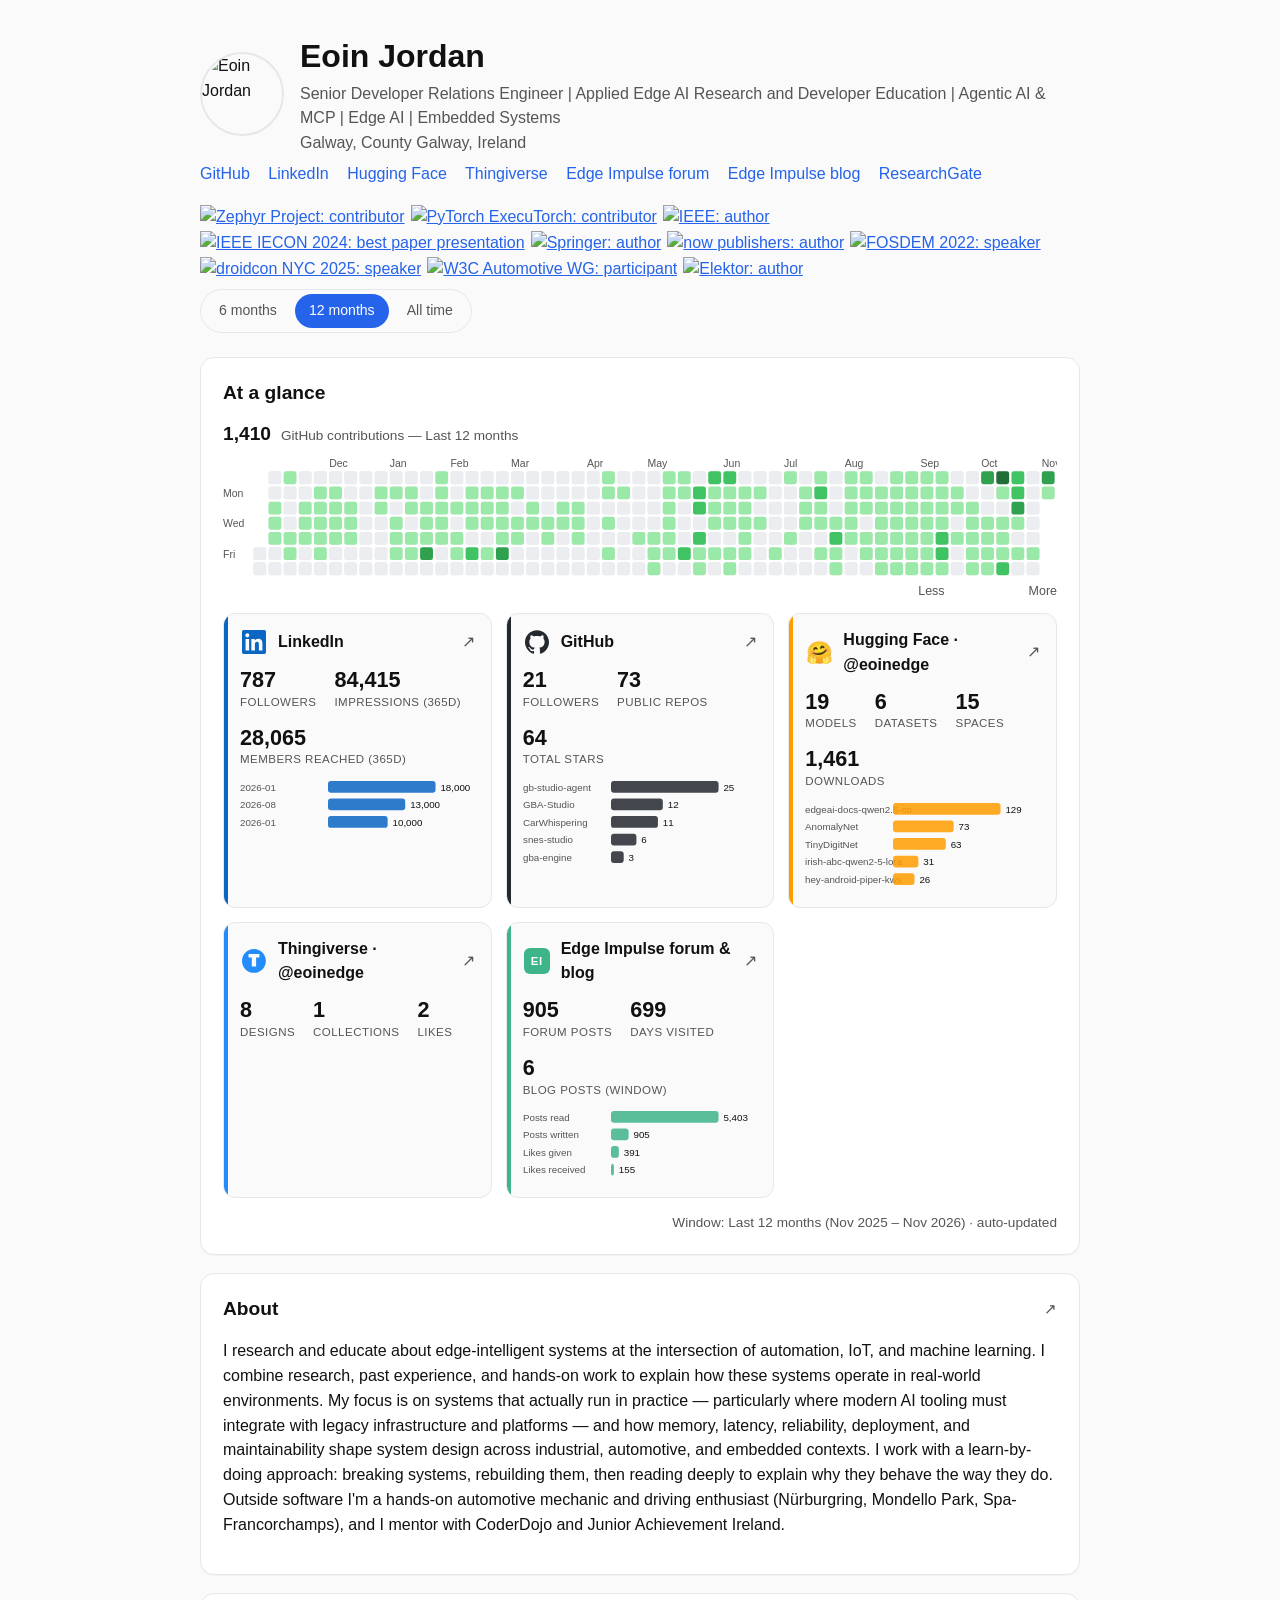
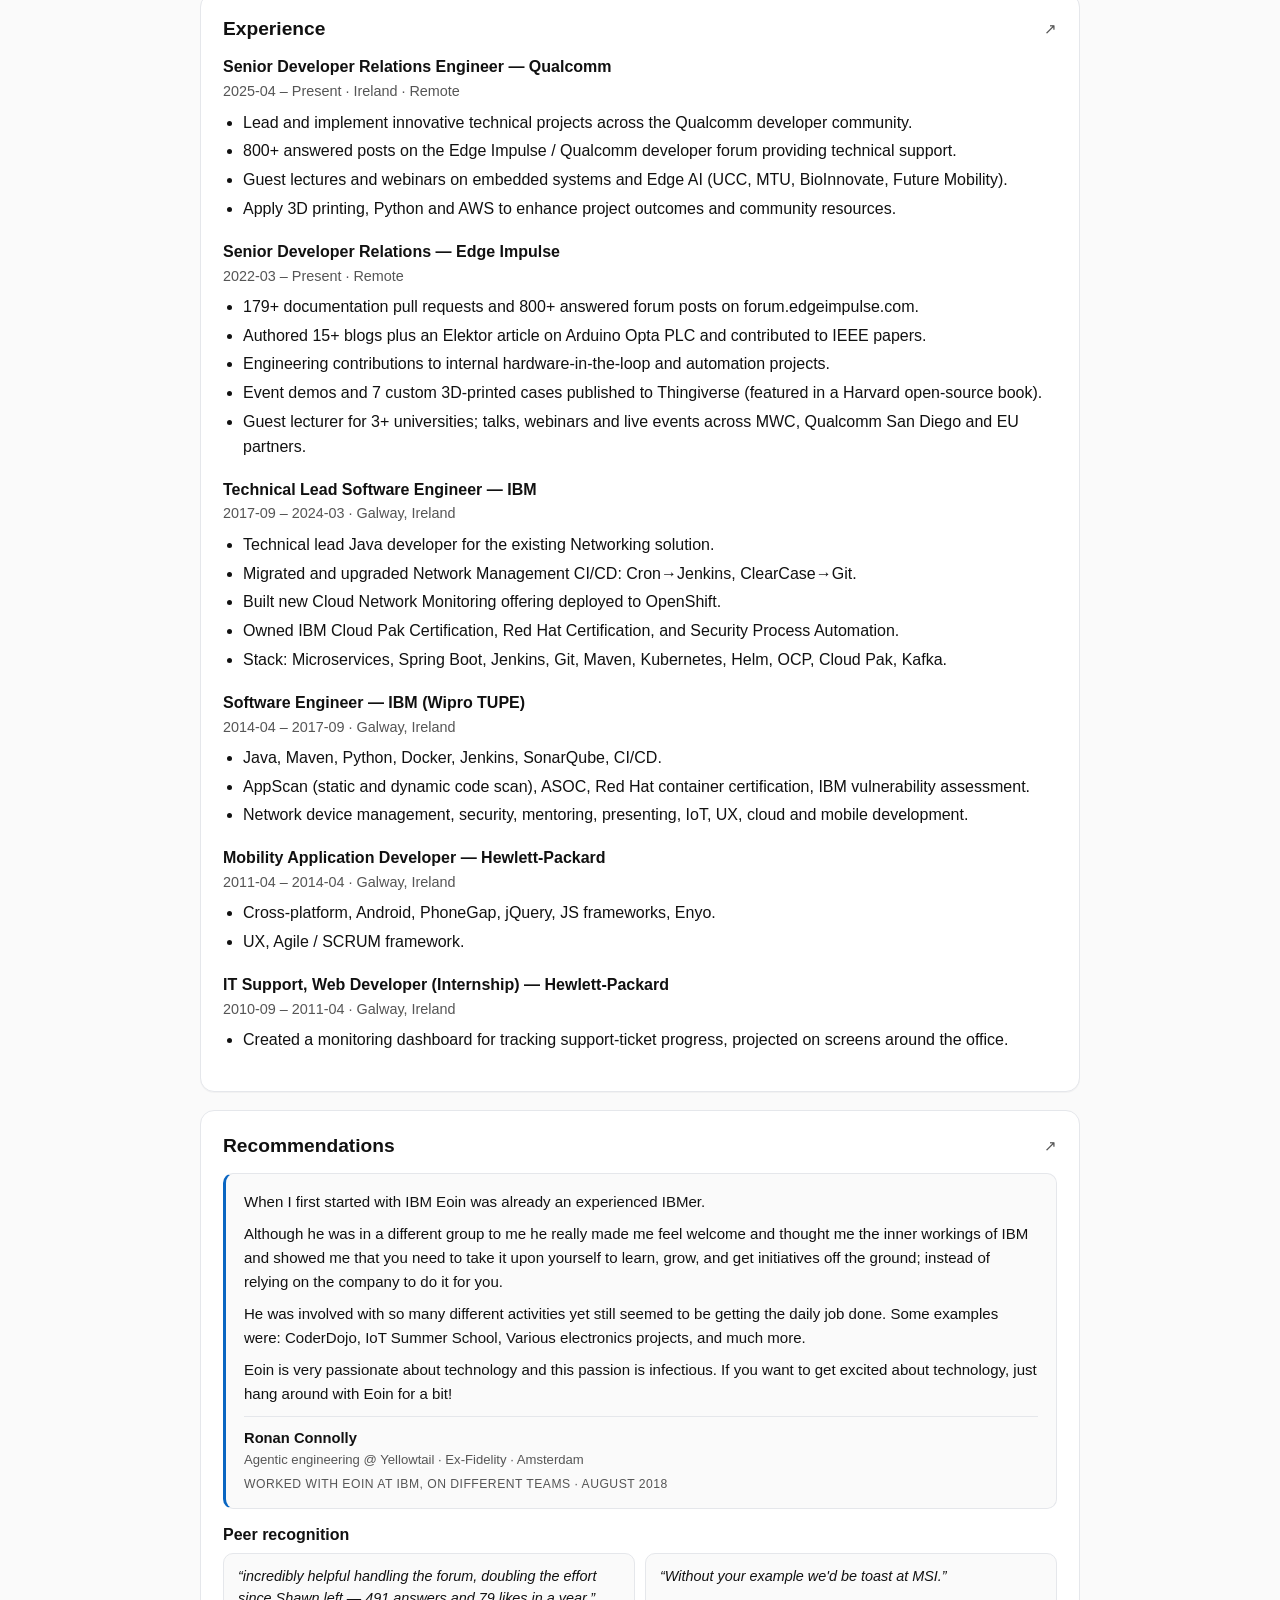
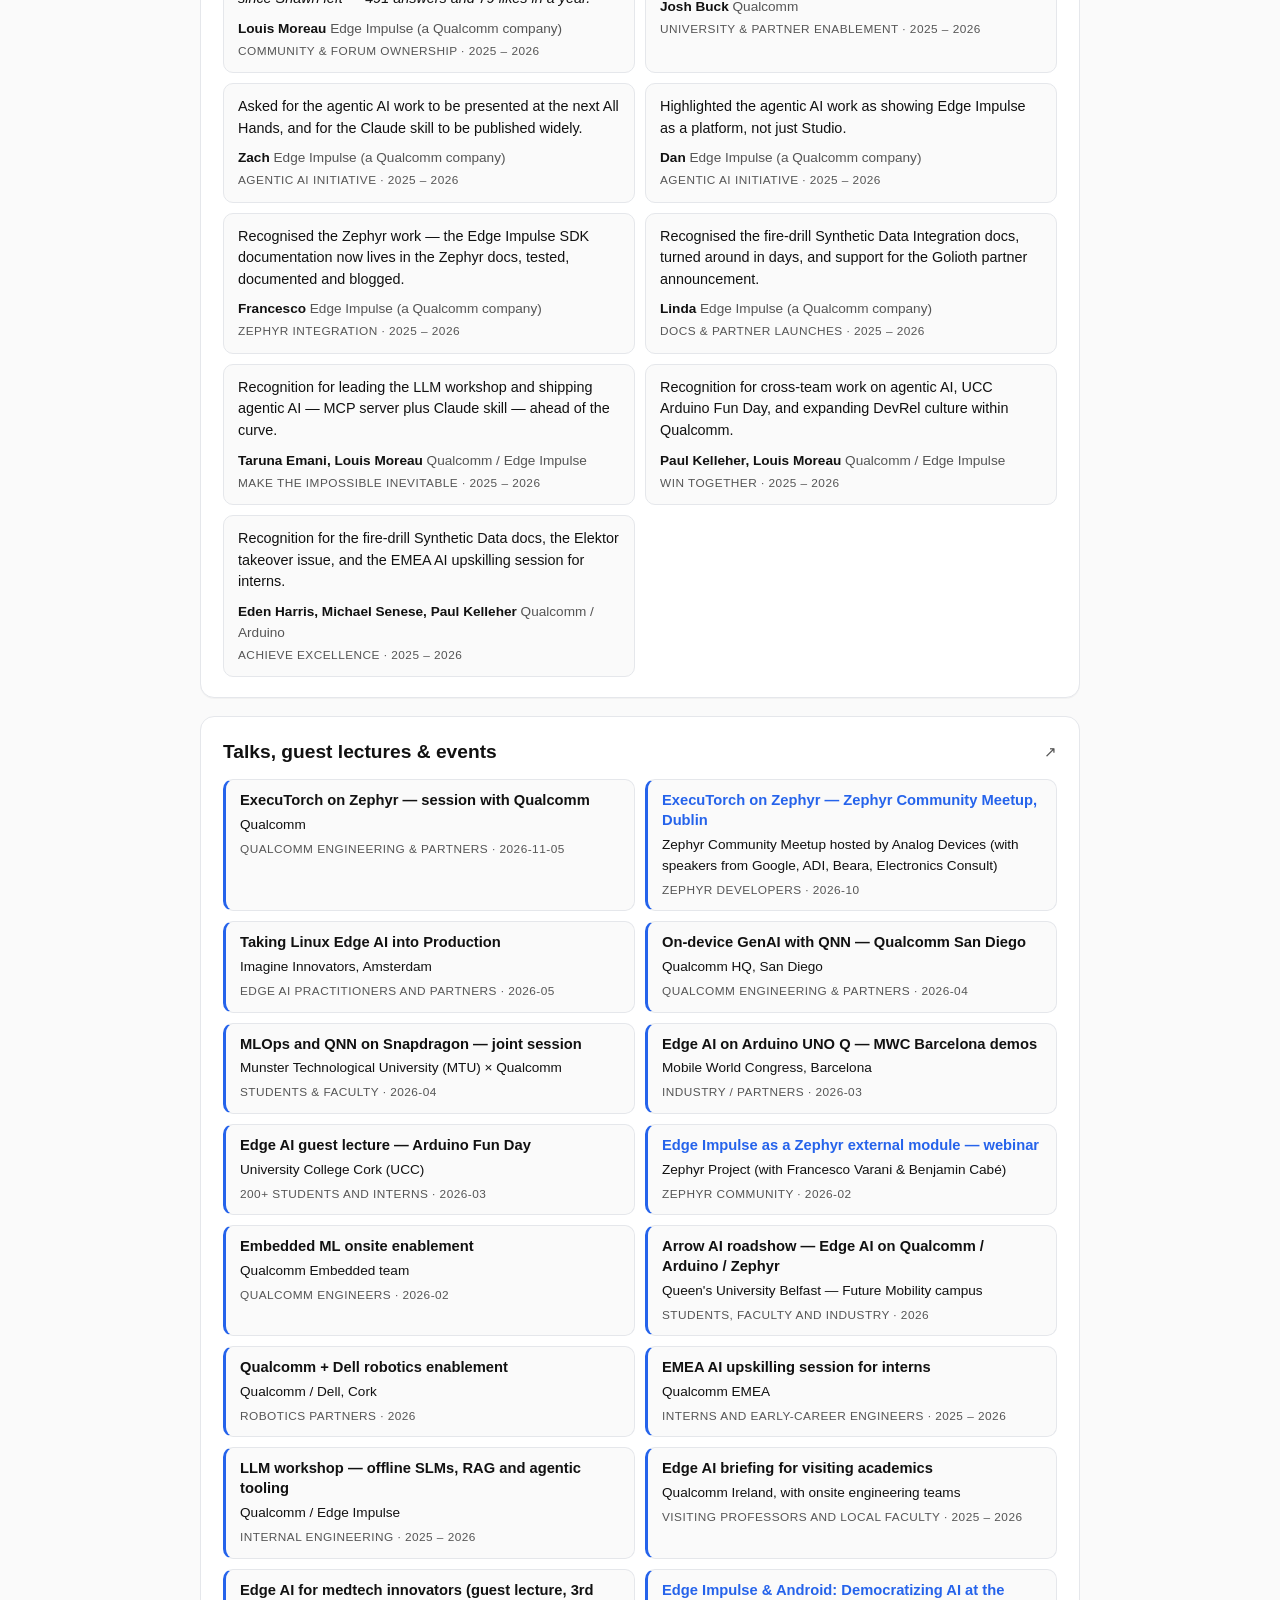
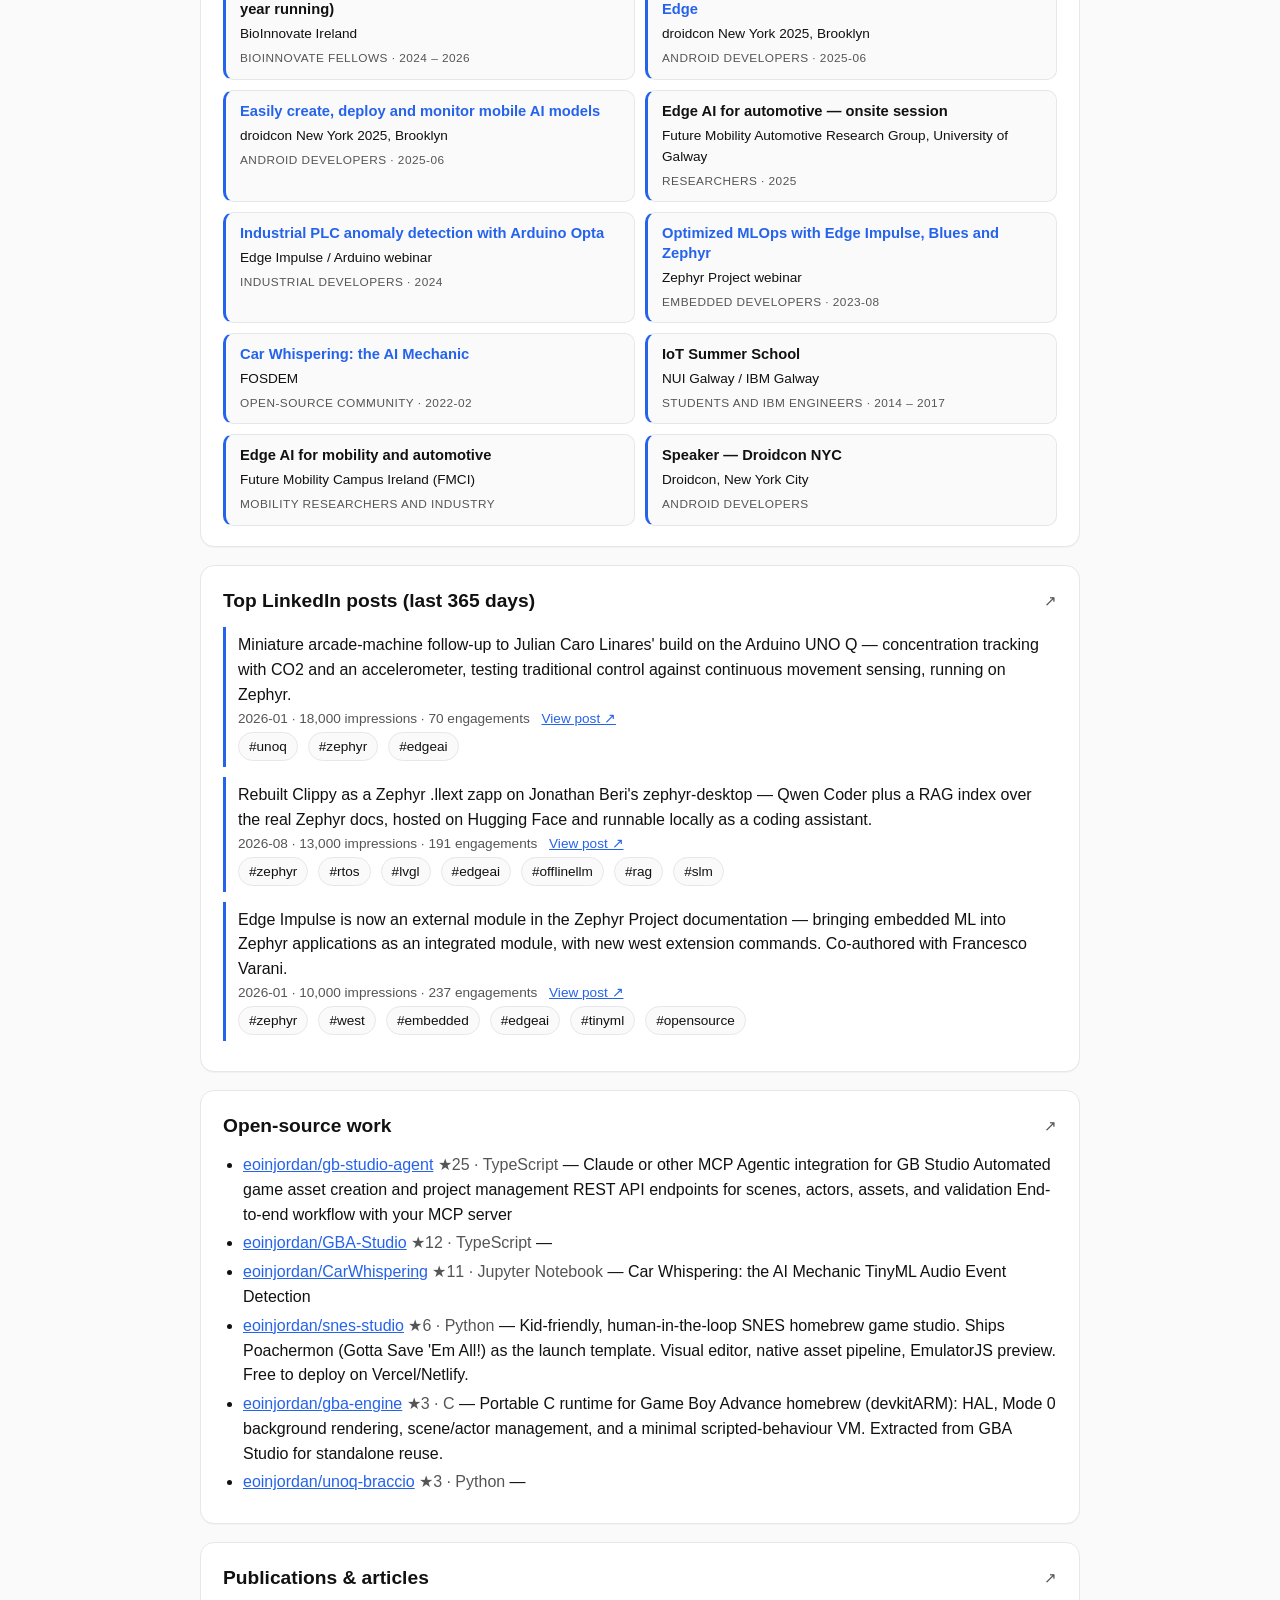
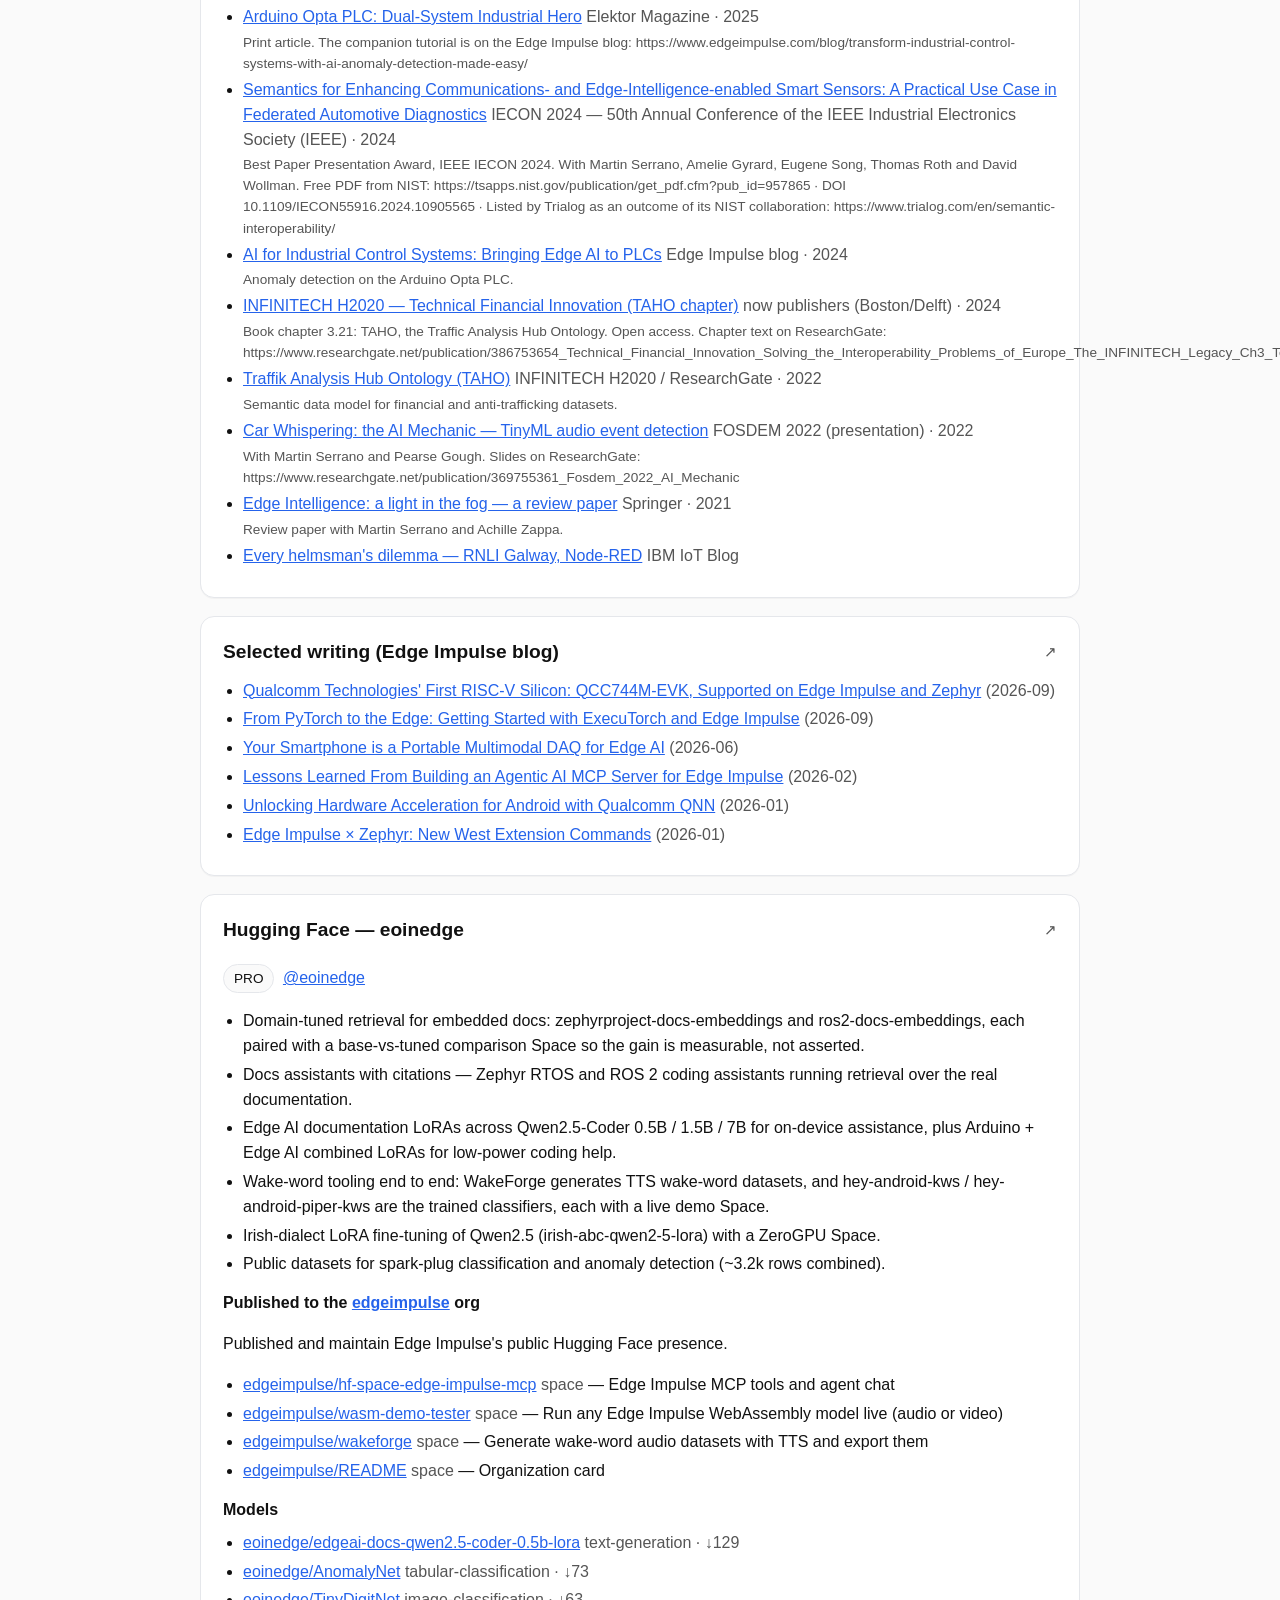
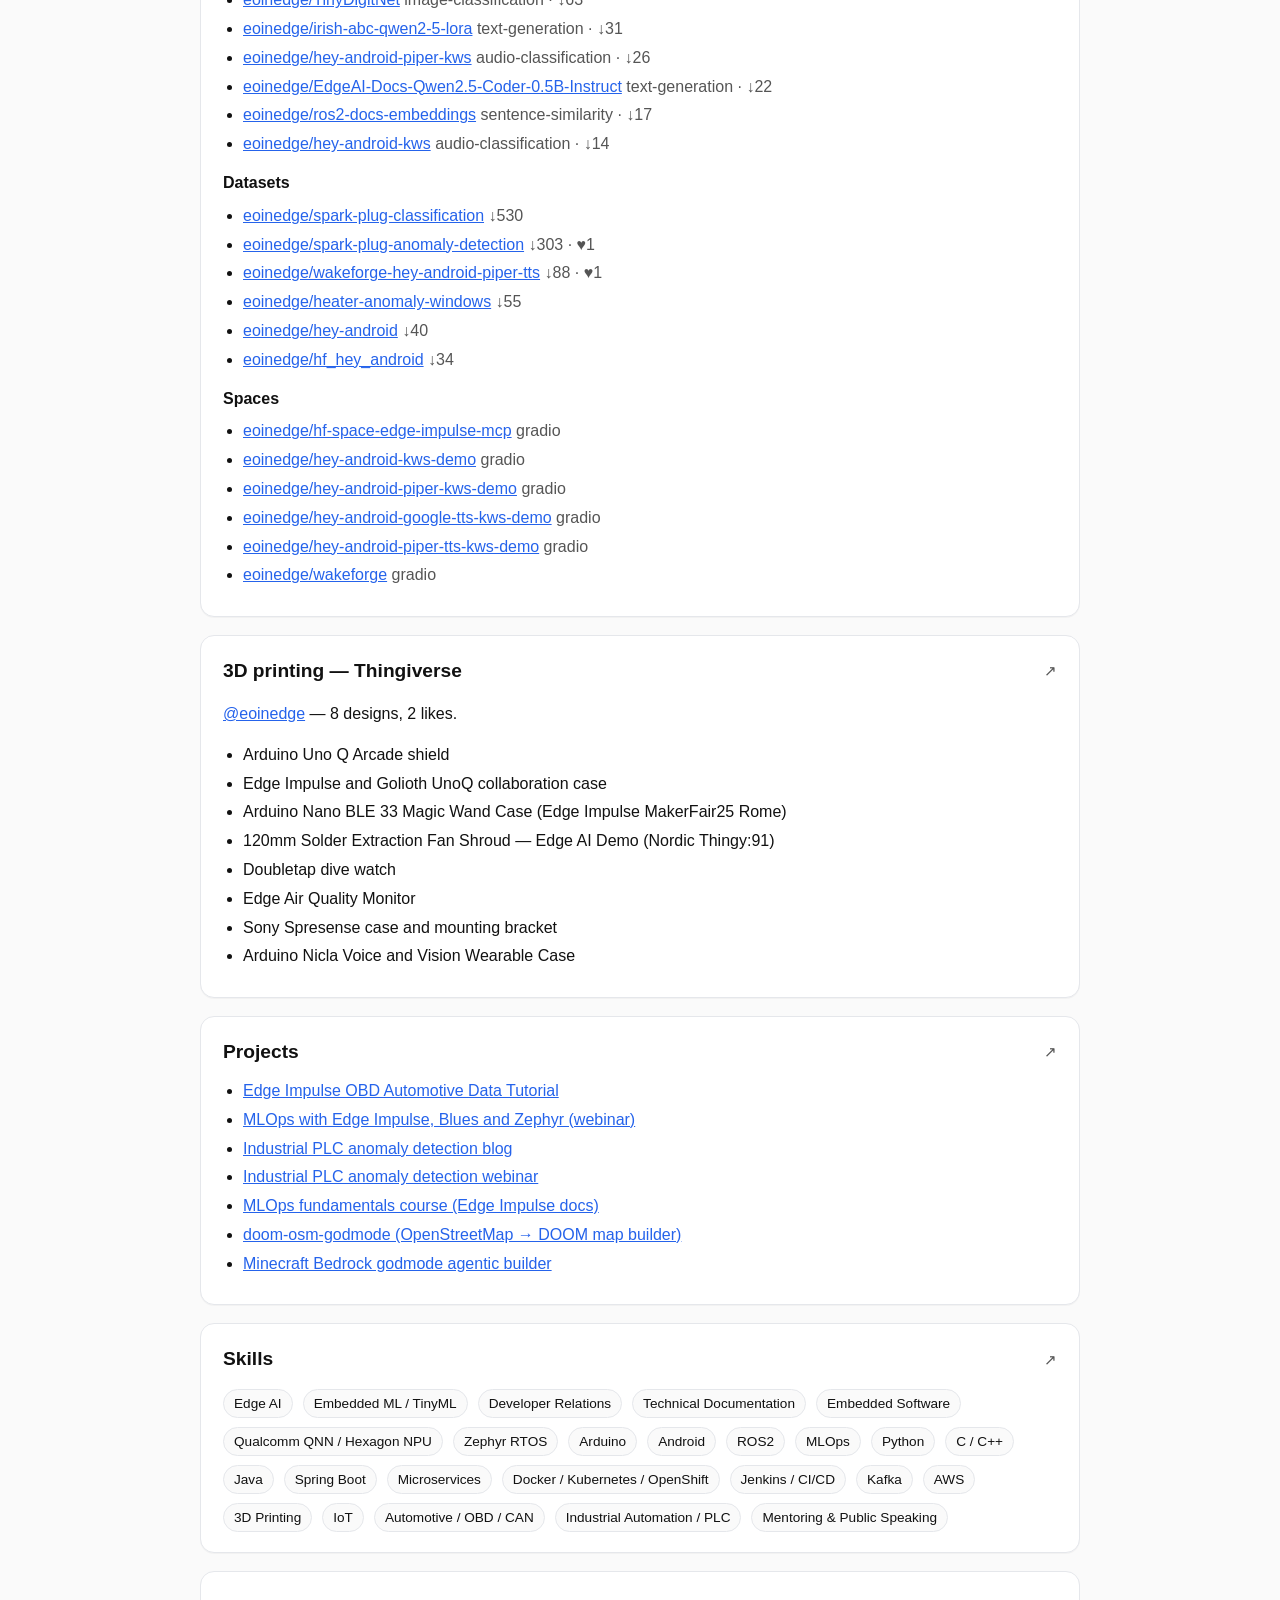
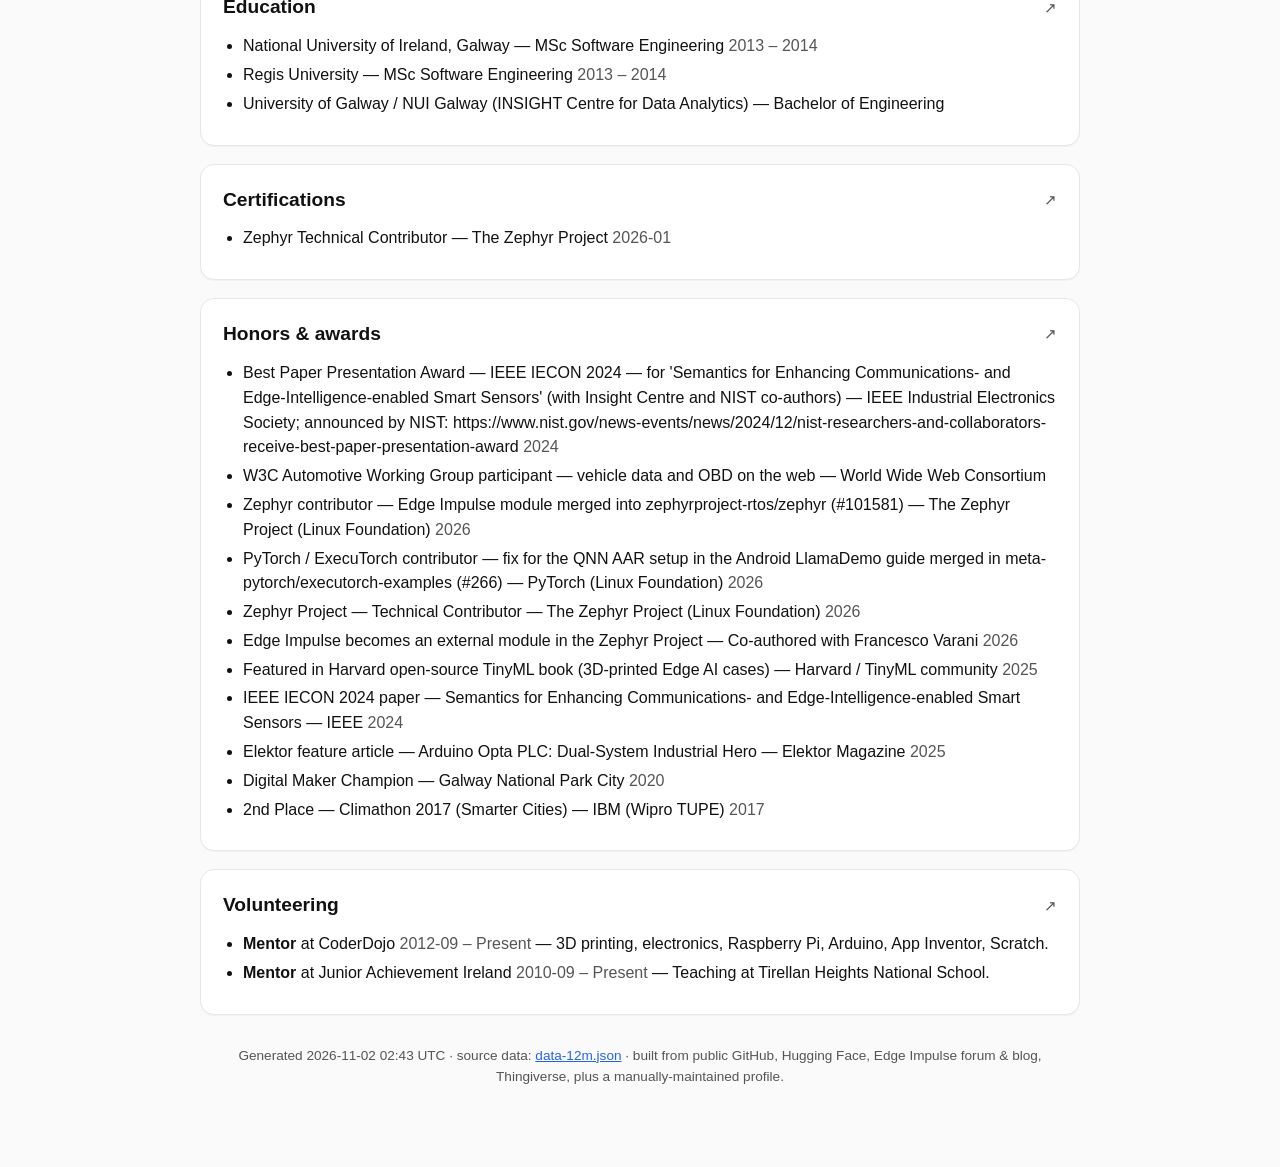
==== commit 5756cd6d: "site: Springer and now publishers author badges" ====
--- a/12m.html
+++ b/12m.html
@@ -26,12 +26,12 @@
     </div>
   </div>
   <div class="links"><a href="https://github.com/eoinjordan" rel="me noopener">GitHub</a> <a href="https://www.linkedin.com/in/eoin-jordan/" rel="me noopener">LinkedIn</a> <a href="https://huggingface.co/eoinedge" rel="me noopener">Hugging Face</a> <a href="https://www.thingiverse.com/eoinedge/designs" rel="me noopener">Thingiverse</a> <a href="https://forum.edgeimpulse.com/u/eoin" rel="me noopener">Edge Impulse forum</a> <a href="https://www.edgeimpulse.com/blog/author/eoinjordan/" rel="me noopener">Edge Impulse blog</a> <a href="https://www.researchgate.net/profile/Eoin-Jordan-4" rel="me noopener">ResearchGate</a></div>
-  <div class='badges'><a href='https://github.com/zephyrproject-rtos/zephyr/pull/101581' rel='noopener' title='Edge Impulse module merged into Zephyr'><img src='https://img.shields.io/badge/Zephyr%20Project-contributor-7929D2' alt='Zephyr Project: contributor' /></a><a href='https://github.com/meta-pytorch/executorch-examples/pull/266' rel='noopener' title='Merged in executorch-examples'><img src='https://img.shields.io/badge/PyTorch%20ExecuTorch-contributor-EE4C2C?logo=pytorch&amp;logoColor=white' alt='PyTorch ExecuTorch: contributor' /></a><a href='https://ieeexplore.ieee.org/author/527248051342564' rel='noopener' title='IEEE Xplore author page'><img src='https://img.shields.io/badge/IEEE-author-00629B?logo=ieee&amp;logoColor=white' alt='IEEE: author' /></a><a href='https://www.nist.gov/news-events/news/2024/12/nist-researchers-and-collaborators-receive-best-paper-presentation-award' rel='noopener' title='Best Paper Presentation Award, IEEE IECON 2024'><img src='https://img.shields.io/badge/IEEE%20IECON%202024-best%20paper%20presentation-00629B?logo=ieee&amp;logoColor=white' alt='IEEE IECON 2024: best paper presentation' /></a><a href='https://archive.fosdem.org/2022/schedule/event/lt_car_whispering/' rel='noopener' title='Car Whispering: the AI Mechanic'><img src='https://img.shields.io/badge/FOSDEM%202022-speaker-AB1A6C' alt='FOSDEM 2022: speaker' /></a><a href='https://confpad.io/conferences/droidcon-new-york-2025' rel='noopener' title='Two talks at droidcon New York 2025'><img src='https://img.shields.io/badge/droidcon%20NYC%202025-speaker-1B9AAA' alt='droidcon NYC 2025: speaker' /></a><a href='https://www.w3.org/groups/wg/auto/' rel='noopener' title='W3C Automotive Working Group: vehicle information services and OBD data on the web'><img src='https://img.shields.io/badge/W3C%20Automotive%20WG-participant-005A9C' alt='W3C Automotive WG: participant' /></a><a href='https://www.elektormagazine.com/magazine/elektor-469' rel='noopener' title='Arduino Opta PLC: Dual-System Industrial Hero'><img src='https://img.shields.io/badge/Elektor-author-2E8B57' alt='Elektor: author' /></a></div>
+  <div class='badges'><a href='https://github.com/zephyrproject-rtos/zephyr/pull/101581' rel='noopener' title='Edge Impulse module merged into Zephyr'><img src='https://img.shields.io/badge/Zephyr%20Project-contributor-7929D2' alt='Zephyr Project: contributor' /></a><a href='https://github.com/meta-pytorch/executorch-examples/pull/266' rel='noopener' title='Merged in executorch-examples'><img src='https://img.shields.io/badge/PyTorch%20ExecuTorch-contributor-EE4C2C?logo=pytorch&amp;logoColor=white' alt='PyTorch ExecuTorch: contributor' /></a><a href='https://ieeexplore.ieee.org/author/527248051342564' rel='noopener' title='IEEE Xplore author page'><img src='https://img.shields.io/badge/IEEE-author-00629B?logo=ieee&amp;logoColor=white' alt='IEEE: author' /></a><a href='https://www.nist.gov/news-events/news/2024/12/nist-researchers-and-collaborators-receive-best-paper-presentation-award' rel='noopener' title='Best Paper Presentation Award, IEEE IECON 2024'><img src='https://img.shields.io/badge/IEEE%20IECON%202024-best%20paper%20presentation-00629B?logo=ieee&amp;logoColor=white' alt='IEEE IECON 2024: best paper presentation' /></a><a href='https://www.researchgate.net/publication/369755285_Edge_Intelligence_a_light_in_the_fog_a_review_paper' rel='noopener' title='Edge Intelligence: a light in the fog (review paper, 2021)'><img src='https://img.shields.io/badge/Springer-author-1F6E43?logo=springer&amp;logoColor=white' alt='Springer: author' /></a><a href='https://nowpublishers.com/Article/BookDetails/9781638282327' rel='noopener' title='Technical Financial Innovation: The INFINITECH Legacy (chapter 3.21, TAHO)'><img src='https://img.shields.io/badge/now%20publishers-author-4B6EAF' alt='now publishers: author' /></a><a href='https://archive.fosdem.org/2022/schedule/event/lt_car_whispering/' rel='noopener' title='Car Whispering: the AI Mechanic'><img src='https://img.shields.io/badge/FOSDEM%202022-speaker-AB1A6C' alt='FOSDEM 2022: speaker' /></a><a href='https://confpad.io/conferences/droidcon-new-york-2025' rel='noopener' title='Two talks at droidcon New York 2025'><img src='https://img.shields.io/badge/droidcon%20NYC%202025-speaker-1B9AAA' alt='droidcon NYC 2025: speaker' /></a><a href='https://www.w3.org/groups/wg/auto/' rel='noopener' title='W3C Automotive Working Group: vehicle information services and OBD data on the web'><img src='https://img.shields.io/badge/W3C%20Automotive%20WG-participant-005A9C' alt='W3C Automotive WG: participant' /></a><a href='https://www.elektormagazine.com/magazine/elektor-469' rel='noopener' title='Arduino Opta PLC: Dual-System Industrial Hero'><img src='https://img.shields.io/badge/Elektor-author-2E8B57' alt='Elektor: author' /></a></div>
   <div class='tabs'><a class="" href="6m.html">6 months</a><a class="on" href="12m.html">12 months</a><a class="" href="index.html">All time</a></div>
 </header>
-<section><h2>At a glance</h2><div class='contrib-wrap'><div class='contrib-head'><span class='n'>1,410</span><span class='l'>GitHub contributions — Last 12 months</span></div><style scoped></style><svg class="contrib" viewBox="0 0 715 105" width="100%" preserveAspectRatio="xMinYMin meet"><text x="91" y="10" font-size="9" fill="var(--muted)">Dec</text><text x="143" y="10" font-size="9" fill="var(--muted)">Jan</text><text x="195" y="10" font-size="9" fill="var(--muted)">Feb</text><text x="247" y="10" font-size="9" fill="var(--muted)">Mar</text><text x="312" y="10" font-size="9" fill="var(--muted)">Apr</text><text x="364" y="10" font-size="9" fill="var(--muted)">May</text><text x="429" y="10" font-size="9" fill="var(--muted)">Jun</text><text x="481" y="10" font-size="9" fill="var(--muted)">Jul</text><text x="533" y="10" font-size="9" fill="var(--muted)">Aug</text><text x="598" y="10" font-size="9" fill="var(--muted)">Sep</text><text x="650" y="10" font-size="9" fill="var(--muted)">Oct</text><text x="702" y="10" font-size="9" fill="var(--muted)">Nov</text><text x="0" y="36" font-size="9" fill="var(--muted)">Mon</text><text x="0" y="62" font-size="9" fill="var(--muted)">Wed</text><text x="0" y="88" font-size="9" fill="var(--muted)">Fri</text><rect x="26" y="79" width="11" height="11" rx="2" ry="2" class="cl-0"><title>2025-11-07 · 0 contributions</title></rect><rect x="26" y="92" width="11" height="11" rx="2" ry="2" class="cl-0"><title>2025-11-08 · 0 contributions</title></rect><rect x="39" y="14" width="11" height="11" rx="2" ry="2" class="cl-0"><title>2025-11-09 · 0 contributions</title></rect><rect x="39" y="27" width="11" height="11" rx="2" ry="2" class="cl-0"><title>2025-11-10 · 0 contributions</title></rect><rect x="39" y="40" width="11" height="11" rx="2" ry="2" class="cl-1"><title>2025-11-11 · 1 contribution</title></rect><rect x="39" y="53" width="11" height="11" rx="2" ry="2" class="cl-1"><title>2025-11-12 · 5 contributions</title></rect><rect x="39" y="66" width="11" height="11" rx="2" ry="2" class="cl-1"><title>2025-11-13 · 4 contributions</title></rect><rect x="39" y="79" width="11" height="11" rx="2" ry="2" class="cl-0"><title>2025-11-14 · 0 contributions</title></rect><rect x="39" y="92" width="11" height="11" rx="2" ry="2" class="cl-0"><title>2025-11-15 · 0 contributions</title></rect><rect x="52" y="14" width="11" height="11" rx="2" ry="2" class="cl-1"><title>2025-11-16 · 1 contribution</title></rect><rect x="52" y="27" width="11" height="11" rx="2" ry="2" class="cl-0"><title>2025-11-17 · 0 contributions</title></rect><rect x="52" y="40" width="11" height="11" rx="2" ry="2" class="cl-0"><title>2025-11-18 · 0 contributions</title></rect><rect x="52" y="53" width="11" height="11" rx="2" ry="2" class="cl-0"><title>2025-11-19 · 0 contributions</title></rect><rect x="52" y="66" width="11" height="11" rx="2" ry="2" class="cl-1"><title>2025-11-20 · 6 contributions</title></rect><rect x="52" y="79" width="11" height="11" rx="2" ry="2" class="cl-1"><title>2025-11-21 · 2 contributions</title></rect><rect x="52" y="92" width="11" height="11" rx="2" ry="2" class="cl-0"><title>2025-11-22 · 0 contributions</title></rect><rect x="65" y="14" width="11" height="11" rx="2" ry="2" class="cl-0"><title>2025-11-23 · 0 contributions</title></rect><rect x="65" y="27" width="11" height="11" rx="2" ry="2" class="cl-0"><title>2025-11-24 · 0 contributions</title></rect><rect x="65" y="40" width="11" height="11" rx="2" ry="2" class="cl-1"><title>2025-11-25 · 4 contributions</title></rect><rect x="65" y="53" width="11" height="11" rx="2" ry="2" class="cl-1"><title>2025-11-26 · 6 contributions</title></rect><rect x="65" y="66" width="11" height="11" rx="2" ry="2" class="cl-1"><title>2025-11-27 · 9 contributions</title></rect><rect x="65" y="79" width="11" height="11" rx="2" ry="2" class="cl-0"><title>2025-11-28 · 0 contributions</title></rect><rect x="65" y="92" width="11" height="11" rx="2" ry="2" class="cl-0"><title>2025-11-29 · 0 contributions</title></rect><rect x="78" y="14" width="11" height="11" rx="2" ry="2" class="cl-0"><title>2025-11-30 · 0 contributions</title></rect><rect x="78" y="27" width="11" height="11" rx="2" ry="2" class="cl-1"><title>2025-12-01 · 1 contribution</title></rect><rect x="78" y="40" width="11" height="11" rx="2" ry="2" class="cl-1"><title>2025-12-02 · 1 contribution</title></rect><rect x="78" y="53" width="11" height="11" rx="2" ry="2" class="cl-1"><title>2025-12-03 · 2 contributions</title></rect><rect x="78" y="66" width="11" height="11" rx="2" ry="2" class="cl-1"><title>2025-12-04 · 1 contribution</title></rect><rect x="78" y="79" width="11" height="11" rx="2" ry="2" class="cl-1"><title>2025-12-05 · 14 contributions</title></rect><rect x="78" y="92" width="11" height="11" rx="2" ry="2" class="cl-0"><title>2025-12-06 · 0 contributions</title></rect><rect x="91" y="14" width="11" height="11" rx="2" ry="2" class="cl-0"><title>2025-12-07 · 0 contributions</title></rect><rect x="91" y="27" width="11" height="11" rx="2" ry="2" class="cl-1"><title>2025-12-08 · 9 contributions</title></rect><rect x="91" y="40" width="11" height="11" rx="2" ry="2" class="cl-1"><title>2025-12-09 · 10 contributions</title></rect><rect x="91" y="53" width="11" height="11" rx="2" ry="2" class="cl-1"><title>2025-12-10 · 6 contributions</title></rect><rect x="91" y="66" width="11" height="11" rx="2" ry="2" class="cl-1"><title>2025-12-11 · 4 contributions</title></rect><rect x="91" y="79" width="11" height="11" rx="2" ry="2" class="cl-0"><title>2025-12-12 · 0 contributions</title></rect><rect x="91" y="92" width="11" height="11" rx="2" ry="2" class="cl-0"><title>2025-12-13 · 0 contributions</title></rect><rect x="104" y="14" width="11" height="11" rx="2" ry="2" class="cl-0"><title>2025-12-14 · 0 contributions</title></rect><rect x="104" y="27" width="11" height="11" rx="2" ry="2" class="cl-0"><title>2025-12-15 · 0 contributions</title></rect><rect x="104" y="40" width="11" height="11" rx="2" ry="2" class="cl-1"><title>2025-12-16 · 1 contribution</title></rect><rect x="104" y="53" width="11" height="11" rx="2" ry="2" class="cl-1"><title>2025-12-17 · 3 contributions</title></rect><rect x="104" y="66" width="11" height="11" rx="2" ry="2" class="cl-1"><title>2025-12-18 · 3 contributions</title></rect><rect x="104" y="79" width="11" height="11" rx="2" ry="2" class="cl-0"><title>2025-12-19 · 0 contributions</title></rect><rect x="104" y="92" width="11" height="11" rx="2" ry="2" class="cl-0"><title>2025-12-20 · 0 contributions</title></rect><rect x="117" y="14" width="11" height="11" rx="2" ry="2" class="cl-0"><title>2025-12-21 · 0 contributions</title></rect><rect x="117" y="27" width="11" height="11" rx="2" ry="2" class="cl-0"><title>2025-12-22 · 0 contributions</title></rect><rect x="117" y="40" width="11" height="11" rx="2" ry="2" class="cl-0"><title>2025-12-23 · 0 contributions</title></rect><rect x="117" y="53" width="11" height="11" rx="2" ry="2" class="cl-0"><title>2025-12-24 · 0 contributions</title></rect><rect x="117" y="66" width="11" height="11" rx="2" ry="2" class="cl-0"><title>2025-12-25 · 0 contributions</title></rect><rect x="117" y="79" width="11" height="11" rx="2" ry="2" class="cl-0"><title>2025-12-26 · 0 contributions</title></rect><rect x="117" y="92" width="11" height="11" rx="2" ry="2" class="cl-0"><title>2025-12-27 · 0 contributions</title></rect><rect x="130" y="14" width="11" height="11" rx="2" ry="2" class="cl-0"><title>2025-12-28 · 0 contributions</title></rect><rect x="130" y="27" width="11" height="11" rx="2" ry="2" class="cl-1"><title>2025-12-29 · 1 contribution</title></rect><rect x="130" y="40" width="11" height="11" rx="2" ry="2" class="cl-1"><title>2025-12-30 · 2 contributions</title></rect><rect x="130" y="53" width="11" height="11" rx="2" ry="2" class="cl-0"><title>2025-12-31 · 0 contributions</title></rect><rect x="130" y="66" width="11" height="11" rx="2" ry="2" class="cl-0"><title>2026-01-01 · 0 contributions</title></rect><rect x="130" y="79" width="11" height="11" rx="2" ry="2" class="cl-0"><title>2026-01-02 · 0 contributions</title></rect><rect x="130" y="92" width="11" height="11" rx="2" ry="2" class="cl-0"><title>2026-01-03 · 0 contributions</title></rect><rect x="143" y="14" width="11" height="11" rx="2" ry="2" class="cl-0"><title>2026-01-04 · 0 contributions</title></rect><rect x="143" y="27" width="11" height="11" rx="2" ry="2" class="cl-1"><title>2026-01-05 · 2 contributions</title></rect><rect x="143" y="40" width="11" height="11" rx="2" ry="2" class="cl-0"><title>2026-01-06 · 0 contributions</title></rect><rect x="143" y="53" width="11" height="11" rx="2" ry="2" class="cl-1"><title>2026-01-07 · 1 contribution</title></rect><rect x="143" y="66" width="11" height="11" rx="2" ry="2" class="cl-1"><title>2026-01-08 · 7 contributions</title></rect><rect x="143" y="79" width="11" height="11" rx="2" ry="2" class="cl-1"><title>2026-01-09 · 2 contributions</title></rect><rect x="143" y="92" width="11" height="11" rx="2" ry="2" class="cl-0"><title>2026-01-10 · 0 contributions</title></rect><rect x="156" y="14" width="11" height="11" rx="2" ry="2" class="cl-0"><title>2026-01-11 · 0 contributions</title></rect><rect x="156" y="27" width="11" height="11" rx="2" ry="2" class="cl-1"><title>2026-01-12 · 6 contributions</title></rect><rect x="156" y="40" width="11" height="11" rx="2" ry="2" class="cl-1"><title>2026-01-13 · 6 contributions</title></rect><rect x="156" y="53" width="11" height="11" rx="2" ry="2" class="cl-0"><title>2026-01-14 · 0 contributions</title></rect><rect x="156" y="66" width="11" height="11" rx="2" ry="2" class="cl-1"><title>2026-01-15 · 2 contributions</title></rect><rect x="156" y="79" width="11" height="11" rx="2" ry="2" class="cl-1"><title>2026-01-16 · 1 contribution</title></rect><rect x="156" y="92" width="11" height="11" rx="2" ry="2" class="cl-0"><title>2026-01-17 · 0 contributions</title></rect><rect x="169" y="14" width="11" height="11" rx="2" ry="2" class="cl-0"><title>2026-01-18 · 0 contributions</title></rect><rect x="169" y="27" width="11" height="11" rx="2" ry="2" class="cl-0"><title>2026-01-19 · 0 contributions</title></rect><rect x="169" y="40" width="11" height="11" rx="2" ry="2" class="cl-1"><title>2026-01-20 · 2 contributions</title></rect><rect x="169" y="53" width="11" height="11" rx="2" ry="2" class="cl-1"><title>2026-01-21 · 6 contributions</title></rect><rect x="169" y="66" width="11" height="11" rx="2" ry="2" class="cl-1"><title>2026-01-22 · 9 contributions</title></rect><rect x="169" y="79" width="11" height="11" rx="2" ry="2" class="cl-3"><title>2026-01-23 · 39 contributions</title></rect><rect x="169" y="92" width="11" height="11" rx="2" ry="2" class="cl-0"><title>2026-01-24 · 0 contributions</title></rect><rect x="182" y="14" width="11" height="11" rx="2" ry="2" class="cl-1"><title>2026-01-25 · 7 contributions</title></rect><rect x="182" y="27" width="11" height="11" rx="2" ry="2" class="cl-1"><title>2026-01-26 · 10 contributions</title></rect><rect x="182" y="40" width="11" height="11" rx="2" ry="2" class="cl-1"><title>2026-01-27 · 4 contributions</title></rect><rect x="182" y="53" width="11" height="11" rx="2" ry="2" class="cl-1"><title>2026-01-28 · 5 contributions</title></rect><rect x="182" y="66" width="11" height="11" rx="2" ry="2" class="cl-1"><title>2026-01-29 · 4 contributions</title></rect><rect x="182" y="79" width="11" height="11" rx="2" ry="2" class="cl-0"><title>2026-01-30 · 0 contributions</title></rect><rect x="182" y="92" width="11" height="11" rx="2" ry="2" class="cl-0"><title>2026-01-31 · 0 contributions</title></rect><rect x="195" y="14" width="11" height="11" rx="2" ry="2" class="cl-0"><title>2026-02-01 · 0 contributions</title></rect><rect x="195" y="27" width="11" height="11" rx="2" ry="2" class="cl-0"><title>2026-02-02 · 0 contributions</title></rect><rect x="195" y="40" width="11" height="11" rx="2" ry="2" class="cl-1"><title>2026-02-03 · 3 contributions</title></rect><rect x="195" y="53" width="11" height="11" rx="2" ry="2" class="cl-0"><title>2026-02-04 · 0 contributions</title></rect><rect x="195" y="66" width="11" height="11" rx="2" ry="2" class="cl-1"><title>2026-02-05 · 9 contributions</title></rect><rect x="195" y="79" width="11" height="11" rx="2" ry="2" class="cl-1"><title>2026-02-06 · 14 contributions</title></rect><rect x="195" y="92" width="11" height="11" rx="2" ry="2" class="cl-0"><title>2026-02-07 · 0 contributions</title></rect><rect x="208" y="14" width="11" height="11" rx="2" ry="2" class="cl-0"><title>2026-02-08 · 0 contributions</title></rect><rect x="208" y="27" width="11" height="11" rx="2" ry="2" class="cl-1"><title>2026-02-09 · 1 contribution</title></rect><rect x="208" y="40" width="11" height="11" rx="2" ry="2" class="cl-1"><title>2026-02-10 · 14 contributions</title></rect><rect x="208" y="53" width="11" height="11" rx="2" ry="2" class="cl-1"><title>2026-02-11 · 10 contributions</title></rect><rect x="208" y="66" width="11" height="11" rx="2" ry="2" class="cl-0"><title>2026-02-12 · 0 contributions</title></rect><rect x="208" y="79" width="11" height="11" rx="2" ry="2" class="cl-2"><title>2026-02-13 · 25 contributions</title></rect><rect x="208" y="92" width="11" height="11" rx="2" ry="2" class="cl-0"><title>2026-02-14 · 0 contributions</title></rect><rect x="221" y="14" width="11" height="11" rx="2" ry="2" class="cl-0"><title>2026-02-15 · 0 contributions</title></rect><rect x="221" y="27" width="11" height="11" rx="2" ry="2" class="cl-1"><title>2026-02-16 · 3 contributions</title></rect><rect x="221" y="40" width="11" height="11" rx="2" ry="2" class="cl-1"><title>2026-02-17 · 1 contribution</title></rect><rect x="221" y="53" width="11" height="11" rx="2" ry="2" class="cl-1"><title>2026-02-18 · 7 contributions</title></rect><rect x="221" y="66" width="11" height="11" rx="2" ry="2" class="cl-0"><title>2026-02-19 · 0 contributions</title></rect><rect x="221" y="79" width="11" height="11" rx="2" ry="2" class="cl-1"><title>2026-02-20 · 8 contributions</title></rect><rect x="221" y="92" width="11" height="11" rx="2" ry="2" class="cl-0"><title>2026-02-21 · 0 contributions</title></rect><rect x="234" y="14" width="11" height="11" rx="2" ry="2" class="cl-0"><title>2026-02-22 · 0 contributions</title></rect><rect x="234" y="27" width="11" height="11" rx="2" ry="2" class="cl-1"><title>2026-02-23 · 2 contributions</title></rect><rect x="234" y="40" width="11" height="11" rx="2" ry="2" class="cl-1"><title>2026-02-24 · 3 contributions</title></rect><rect x="234" y="53" width="11" height="11" rx="2" ry="2" class="cl-1"><title>2026-02-25 · 4 contributions</title></rect><rect x="234" y="66" width="11" height="11" rx="2" ry="2" class="cl-1"><title>2026-02-26 · 15 contributions</title></rect><rect x="234" y="79" width="11" height="11" rx="2" ry="2" class="cl-3"><title>2026-02-27 · 35 contributions</title></rect><rect x="234" y="92" width="11" height="11" rx="2" ry="2" class="cl-0"><title>2026-02-28 · 0 contributions</title></rect><rect x="247" y="14" width="11" height="11" rx="2" ry="2" class="cl-0"><title>2026-03-01 · 0 contributions</title></rect><rect x="247" y="27" width="11" height="11" rx="2" ry="2" class="cl-1"><title>2026-03-02 · 1 contribution</title></rect><rect x="247" y="40" width="11" height="11" rx="2" ry="2" class="cl-0"><title>2026-03-03 · 0 contributions</title></rect><rect x="247" y="53" width="11" height="11" rx="2" ry="2" class="cl-1"><title>2026-03-04 · 9 contributions</title></rect><rect x="247" y="66" width="11" height="11" rx="2" ry="2" class="cl-1"><title>2026-03-05 · 2 contributions</title></rect><rect x="247" y="79" width="11" height="11" rx="2" ry="2" class="cl-0"><title>2026-03-06 · 0 contributions</title></rect><rect x="247" y="92" width="11" height="11" rx="2" ry="2" class="cl-0"><title>2026-03-07 · 0 contributions</title></rect><rect x="260" y="14" width="11" height="11" rx="2" ry="2" class="cl-0"><title>2026-03-08 · 0 contributions</title></rect><rect x="260" y="27" width="11" height="11" rx="2" ry="2" class="cl-0"><title>2026-03-09 · 0 contributions</title></rect><rect x="260" y="40" width="11" height="11" rx="2" ry="2" class="cl-1"><title>2026-03-10 · 4 contributions</title></rect><rect x="260" y="53" width="11" height="11" rx="2" ry="2" class="cl-1"><title>2026-03-11 · 6 contributions</title></rect><rect x="260" y="66" width="11" height="11" rx="2" ry="2" class="cl-0"><title>2026-03-12 · 0 contributions</title></rect><rect x="260" y="79" width="11" height="11" rx="2" ry="2" class="cl-0"><title>2026-03-13 · 0 contributions</title></rect><rect x="260" y="92" width="11" height="11" rx="2" ry="2" class="cl-0"><title>2026-03-14 · 0 contributions</title></rect><rect x="273" y="14" width="11" height="11" rx="2" ry="2" class="cl-0"><title>2026-03-15 · 0 contributions</title></rect><rect x="273" y="27" width="11" height="11" rx="2" ry="2" class="cl-0"><title>2026-03-16 · 0 contributions</title></rect><rect x="273" y="40" width="11" height="11" rx="2" ry="2" class="cl-0"><title>2026-03-17 · 0 contributions</title></rect><rect x="273" y="53" width="11" height="11" rx="2" ry="2" class="cl-1"><title>2026-03-18 · 3 contributions</title></rect><rect x="273" y="66" width="11" height="11" rx="2" ry="2" class="cl-1"><title>2026-03-19 · 1 contribution</title></rect><rect x="273" y="79" width="11" height="11" rx="2" ry="2" class="cl-0"><title>2026-03-20 · 0 contributions</title></rect><rect x="273" y="92" width="11" height="11" rx="2" ry="2" class="cl-0"><title>2026-03-21 · 0 contributions</title></rect><rect x="286" y="14" width="11" height="11" rx="2" ry="2" class="cl-0"><title>2026-03-22 · 0 contributions</title></rect><rect x="286" y="27" width="11" height="11" rx="2" ry="2" class="cl-0"><title>2026-03-23 · 0 contributions</title></rect><rect x="286" y="40" width="11" height="11" rx="2" ry="2" class="cl-1"><title>2026-03-24 · 2 contributions</title></rect><rect x="286" y="53" width="11" height="11" rx="2" ry="2" class="cl-1"><title>2026-03-25 · 5 contributions</title></rect><rect x="286" y="66" width="11" height="11" rx="2" ry="2" class="cl-0"><title>2026-03-26 · 0 contributions</title></rect><rect x="286" y="79" width="11" height="11" rx="2" ry="2" class="cl-0"><title>2026-03-27 · 0 contributions</title></rect><rect x="286" y="92" width="11" height="11" rx="2" ry="2" class="cl-0"><title>2026-03-28 · 0 contributions</title></rect><rect x="299" y="14" width="11" height="11" rx="2" ry="2" class="cl-0"><title>2026-03-29 · 0 contributions</title></rect><rect x="299" y="27" width="11" height="11" rx="2" ry="2" class="cl-0"><title>2026-03-30 · 0 contributions</title></rect><rect x="299" y="40" width="11" height="11" rx="2" ry="2" class="cl-1"><title>2026-03-31 · 2 contributions</title></rect><rect x="299" y="53" width="11" height="11" rx="2" ry="2" class="cl-1"><title>2026-04-01 · 1 contribution</title></rect><rect x="299" y="66" width="11" height="11" rx="2" ry="2" class="cl-1"><title>2026-04-02 · 2 contributions</title></rect><rect x="299" y="79" width="11" height="11" rx="2" ry="2" class="cl-0"><title>2026-04-03 · 0 contributions</title></rect><rect x="299" y="92" width="11" height="11" rx="2" ry="2" class="cl-0"><title>2026-04-04 · 0 contributions</title></rect><rect x="312" y="14" width="11" height="11" rx="2" ry="2" class="cl-0"><title>2026-04-05 · 0 contributions</title></rect><rect x="312" y="27" width="11" height="11" rx="2" ry="2" class="cl-0"><title>2026-04-06 · 0 contributions</title></rect><rect x="312" y="40" width="11" height="11" rx="2" ry="2" class="cl-0"><title>2026-04-07 · 0 contributions</title></rect><rect x="312" y="53" width="11" height="11" rx="2" ry="2" class="cl-0"><title>2026-04-08 · 0 contributions</title></rect><rect x="312" y="66" width="11" height="11" rx="2" ry="2" class="cl-0"><title>2026-04-09 · 0 contributions</title></rect><rect x="312" y="79" width="11" height="11" rx="2" ry="2" class="cl-0"><title>2026-04-10 · 0 contributions</title></rect><rect x="312" y="92" width="11" height="11" rx="2" ry="2" class="cl-0"><title>2026-04-11 · 0 contributions</title></rect><rect x="325" y="14" width="11" height="11" rx="2" ry="2" class="cl-1"><title>2026-04-12 · 4 contributions</title></rect><rect x="325" y="27" width="11" height="11" rx="2" ry="2" class="cl-1"><title>2026-04-13 · 1 contribution</title></rect><rect x="325" y="40" width="11" height="11" rx="2" ry="2" class="cl-0"><title>2026-04-14 · 0 contributions</title></rect><rect x="325" y="53" width="11" height="11" rx="2" ry="2" class="cl-1"><title>2026-04-15 · 4 contributions</title></rect><rect x="325" y="66" width="11" height="11" rx="2" ry="2" class="cl-0"><title>2026-04-16 · 0 contributions</title></rect><rect x="325" y="79" width="11" height="11" rx="2" ry="2" class="cl-1"><title>2026-04-17 · 6 contributions</title></rect><rect x="325" y="92" width="11" height="11" rx="2" ry="2" class="cl-0"><title>2026-04-18 · 0 contributions</title></rect><rect x="338" y="14" width="11" height="11" rx="2" ry="2" class="cl-0"><title>2026-04-19 · 0 contributions</title></rect><rect x="338" y="27" width="11" height="11" rx="2" ry="2" class="cl-1"><title>2026-04-20 · 4 contributions</title></rect><rect x="338" y="40" width="11" height="11" rx="2" ry="2" class="cl-0"><title>2026-04-21 · 0 contributions</title></rect><rect x="338" y="53" width="11" height="11" rx="2" ry="2" class="cl-0"><title>2026-04-22 · 0 contributions</title></rect><rect x="338" y="66" width="11" height="11" rx="2" ry="2" class="cl-0"><title>2026-04-23 · 0 contributions</title></rect><rect x="338" y="79" width="11" height="11" rx="2" ry="2" class="cl-0"><title>2026-04-24 · 0 contributions</title></rect><rect x="338" y="92" width="11" height="11" rx="2" ry="2" class="cl-0"><title>2026-04-25 · 0 contributions</title></rect><rect x="351" y="14" width="11" height="11" rx="2" ry="2" class="cl-0"><title>2026-04-26 · 0 contributions</title></rect><rect x="351" y="27" width="11" height="11" rx="2" ry="2" class="cl-0"><title>2026-04-27 · 0 contributions</title></rect><rect x="351" y="40" width="11" height="11" rx="2" ry="2" class="cl-0"><title>2026-04-28 · 0 contributions</title></rect><rect x="351" y="53" width="11" height="11" rx="2" ry="2" class="cl-0"><title>2026-04-29 · 0 contributions</title></rect><rect x="351" y="66" width="11" height="11" rx="2" ry="2" class="cl-1"><title>2026-04-30 · 1 contribution</title></rect><rect x="351" y="79" width="11" height="11" rx="2" ry="2" class="cl-0"><title>2026-05-01 · 0 contributions</title></rect><rect x="351" y="92" width="11" height="11" rx="2" ry="2" class="cl-0"><title>2026-05-02 · 0 contributions</title></rect><rect x="364" y="14" width="11" height="11" rx="2" ry="2" class="cl-0"><title>2026-05-03 · 0 contributions</title></rect><rect x="364" y="27" width="11" height="11" rx="2" ry="2" class="cl-0"><title>2026-05-04 · 0 contributions</title></rect><rect x="364" y="40" width="11" height="11" rx="2" ry="2" class="cl-0"><title>2026-05-05 · 0 contributions</title></rect><rect x="364" y="53" width="11" height="11" rx="2" ry="2" class="cl-0"><title>2026-05-06 · 0 contributions</title></rect><rect x="364" y="66" width="11" height="11" rx="2" ry="2" class="cl-1"><title>2026-05-07 · 1 contribution</title></rect><rect x="364" y="79" width="11" height="11" rx="2" ry="2" class="cl-1"><title>2026-05-08 · 1 contribution</title></rect><rect x="364" y="92" width="11" height="11" rx="2" ry="2" class="cl-1"><title>2026-05-09 · 1 contribution</title></rect><rect x="377" y="14" width="11" height="11" rx="2" ry="2" class="cl-1"><title>2026-05-10 · 1 contribution</title></rect><rect x="377" y="27" width="11" height="11" rx="2" ry="2" class="cl-1"><title>2026-05-11 · 2 contributions</title></rect><rect x="377" y="40" width="11" height="11" rx="2" ry="2" class="cl-1"><title>2026-05-12 · 8 contributions</title></rect><rect x="377" y="53" width="11" height="11" rx="2" ry="2" class="cl-1"><title>2026-05-13 · 5 contributions</title></rect><rect x="377" y="66" width="11" height="11" rx="2" ry="2" class="cl-1"><title>2026-05-14 · 16 contributions</title></rect><rect x="377" y="79" width="11" height="11" rx="2" ry="2" class="cl-1"><title>2026-05-15 · 2 contributions</title></rect><rect x="377" y="92" width="11" height="11" rx="2" ry="2" class="cl-0"><title>2026-05-16 · 0 contributions</title></rect><rect x="390" y="14" width="11" height="11" rx="2" ry="2" class="cl-1"><title>2026-05-17 · 8 contributions</title></rect><rect x="390" y="27" width="11" height="11" rx="2" ry="2" class="cl-1"><title>2026-05-18 · 2 contributions</title></rect><rect x="390" y="40" width="11" height="11" rx="2" ry="2" class="cl-0"><title>2026-05-19 · 0 contributions</title></rect><rect x="390" y="53" width="11" height="11" rx="2" ry="2" class="cl-0"><title>2026-05-20 · 0 contributions</title></rect><rect x="390" y="66" width="11" height="11" rx="2" ry="2" class="cl-0"><title>2026-05-21 · 0 contributions</title></rect><rect x="390" y="79" width="11" height="11" rx="2" ry="2" class="cl-2"><title>2026-05-22 · 32 contributions</title></rect><rect x="390" y="92" width="11" height="11" rx="2" ry="2" class="cl-0"><title>2026-05-23 · 0 contributions</title></rect><rect x="403" y="14" width="11" height="11" rx="2" ry="2" class="cl-0"><title>2026-05-24 · 0 contributions</title></rect><rect x="403" y="27" width="11" height="11" rx="2" ry="2" class="cl-2"><title>2026-05-25 · 19 contributions</title></rect><rect x="403" y="40" width="11" height="11" rx="2" ry="2" class="cl-2"><title>2026-05-26 · 23 contributions</title></rect><rect x="403" y="53" width="11" height="11" rx="2" ry="2" class="cl-0"><title>2026-05-27 · 0 contributions</title></rect><rect x="403" y="66" width="11" height="11" rx="2" ry="2" class="cl-2"><title>2026-05-28 · 25 contributions</title></rect><rect x="403" y="79" width="11" height="11" rx="2" ry="2" class="cl-1"><title>2026-05-29 · 4 contributions</title></rect><rect x="403" y="92" width="11" height="11" rx="2" ry="2" class="cl-1"><title>2026-05-30 · 7 contributions</title></rect><rect x="416" y="14" width="11" height="11" rx="2" ry="2" class="cl-2"><title>2026-05-31 · 28 contributions</title></rect><rect x="416" y="27" width="11" height="11" rx="2" ry="2" class="cl-1"><title>2026-06-01 · 5 contributions</title></rect><rect x="416" y="40" width="11" height="11" rx="2" ry="2" class="cl-1"><title>2026-06-02 · 15 contributions</title></rect><rect x="416" y="53" width="11" height="11" rx="2" ry="2" class="cl-1"><title>2026-06-03 · 2 contributions</title></rect><rect x="416" y="66" width="11" height="11" rx="2" ry="2" class="cl-0"><title>2026-06-04 · 0 contributions</title></rect><rect x="416" y="79" width="11" height="11" rx="2" ry="2" class="cl-1"><title>2026-06-05 · 2 contributions</title></rect><rect x="416" y="92" width="11" height="11" rx="2" ry="2" class="cl-0"><title>2026-06-06 · 0 contributions</title></rect><rect x="429" y="14" width="11" height="11" rx="2" ry="2" class="cl-2"><title>2026-06-07 · 28 contributions</title></rect><rect x="429" y="27" width="11" height="11" rx="2" ry="2" class="cl-1"><title>2026-06-08 · 7 contributions</title></rect><rect x="429" y="40" width="11" height="11" rx="2" ry="2" class="cl-1"><title>2026-06-09 · 5 contributions</title></rect><rect x="429" y="53" width="11" height="11" rx="2" ry="2" class="cl-1"><title>2026-06-10 · 9 contributions</title></rect><rect x="429" y="66" width="11" height="11" rx="2" ry="2" class="cl-0"><title>2026-06-11 · 0 contributions</title></rect><rect x="429" y="79" width="11" height="11" rx="2" ry="2" class="cl-1"><title>2026-06-12 · 1 contribution</title></rect><rect x="429" y="92" width="11" height="11" rx="2" ry="2" class="cl-1"><title>2026-06-13 · 1 contribution</title></rect><rect x="442" y="14" width="11" height="11" rx="2" ry="2" class="cl-0"><title>2026-06-14 · 0 contributions</title></rect><rect x="442" y="27" width="11" height="11" rx="2" ry="2" class="cl-1"><title>2026-06-15 · 4 contributions</title></rect><rect x="442" y="40" width="11" height="11" rx="2" ry="2" class="cl-1"><title>2026-06-16 · 7 contributions</title></rect><rect x="442" y="53" width="11" height="11" rx="2" ry="2" class="cl-1"><title>2026-06-17 · 3 contributions</title></rect><rect x="442" y="66" width="11" height="11" rx="2" ry="2" class="cl-1"><title>2026-06-18 · 1 contribution</title></rect><rect x="442" y="79" width="11" height="11" rx="2" ry="2" class="cl-1"><title>2026-06-19 · 1 contribution</title></rect><rect x="442" y="92" width="11" height="11" rx="2" ry="2" class="cl-0"><title>2026-06-20 · 0 contributions</title></rect><rect x="455" y="14" width="11" height="11" rx="2" ry="2" class="cl-0"><title>2026-06-21 · 0 contributions</title></rect><rect x="455" y="27" width="11" height="11" rx="2" ry="2" class="cl-1"><title>2026-06-22 · 1 contribution</title></rect><rect x="455" y="40" width="11" height="11" rx="2" ry="2" class="cl-0"><title>2026-06-23 · 0 contributions</title></rect><rect x="455" y="53" width="11" height="11" rx="2" ry="2" class="cl-1"><title>2026-06-24 · 1 contribution</title></rect><rect x="455" y="66" width="11" height="11" rx="2" ry="2" class="cl-0"><title>2026-06-25 · 0 contributions</title></rect><rect x="455" y="79" width="11" height="11" rx="2" ry="2" class="cl-0"><title>2026-06-26 · 0 contributions</title></rect><rect x="455" y="92" width="11" height="11" rx="2" ry="2" class="cl-0"><title>2026-06-27 · 0 contributions</title></rect><rect x="468" y="14" width="11" height="11" rx="2" ry="2" class="cl-0"><title>2026-06-28 · 0 contributions</title></rect><rect x="468" y="27" width="11" height="11" rx="2" ry="2" class="cl-0"><title>2026-06-29 · 0 contributions</title></rect><rect x="468" y="40" width="11" height="11" rx="2" ry="2" class="cl-0"><title>2026-06-30 · 0 contributions</title></rect><rect x="468" y="53" width="11" height="11" rx="2" ry="2" class="cl-0"><title>2026-07-01 · 0 contributions</title></rect><rect x="468" y="66" width="11" height="11" rx="2" ry="2" class="cl-0"><title>2026-07-02 · 0 contributions</title></rect><rect x="468" y="79" width="11" height="11" rx="2" ry="2" class="cl-1"><title>2026-07-03 · 14 contributions</title></rect><rect x="468" y="92" width="11" height="11" rx="2" ry="2" class="cl-0"><title>2026-07-04 · 0 contributions</title></rect><rect x="481" y="14" width="11" height="11" rx="2" ry="2" class="cl-1"><title>2026-07-05 · 2 contributions</title></rect><rect x="481" y="27" width="11" height="11" rx="2" ry="2" class="cl-0"><title>2026-07-06 · 0 contributions</title></rect><rect x="481" y="40" width="11" height="11" rx="2" ry="2" class="cl-0"><title>2026-07-07 · 0 contributions</title></rect><rect x="481" y="53" width="11" height="11" rx="2" ry="2" class="cl-0"><title>2026-07-08 · 0 contributions</title></rect><rect x="481" y="66" width="11" height="11" rx="2" ry="2" class="cl-1"><title>2026-07-09 · 12 contributions</title></rect><rect x="481" y="79" width="11" height="11" rx="2" ry="2" class="cl-0"><title>2026-07-10 · 0 contributions</title></rect><rect x="481" y="92" width="11" height="11" rx="2" ry="2" class="cl-0"><title>2026-07-11 · 0 contributions</title></rect><rect x="494" y="14" width="11" height="11" rx="2" ry="2" class="cl-0"><title>2026-07-12 · 0 contributions</title></rect><rect x="494" y="27" width="11" height="11" rx="2" ry="2" class="cl-1"><title>2026-07-13 · 3 contributions</title></rect><rect x="494" y="40" width="11" height="11" rx="2" ry="2" class="cl-1"><title>2026-07-14 · 5 contributions</title></rect><rect x="494" y="53" width="11" height="11" rx="2" ry="2" class="cl-1"><title>2026-07-15 · 6 contributions</title></rect><rect x="494" y="66" width="11" height="11" rx="2" ry="2" class="cl-0"><title>2026-07-16 · 0 contributions</title></rect><rect x="494" y="79" width="11" height="11" rx="2" ry="2" class="cl-0"><title>2026-07-17 · 0 contributions</title></rect><rect x="494" y="92" width="11" height="11" rx="2" ry="2" class="cl-0"><title>2026-07-18 · 0 contributions</title></rect><rect x="507" y="14" width="11" height="11" rx="2" ry="2" class="cl-1"><title>2026-07-19 · 11 contributions</title></rect><rect x="507" y="27" width="11" height="11" rx="2" ry="2" class="cl-2"><title>2026-07-20 · 25 contributions</title></rect><rect x="507" y="40" width="11" height="11" rx="2" ry="2" class="cl-1"><title>2026-07-21 · 13 contributions</title></rect><rect x="507" y="53" width="11" height="11" rx="2" ry="2" class="cl-1"><title>2026-07-22 · 1 contribution</title></rect><rect x="507" y="66" width="11" height="11" rx="2" ry="2" class="cl-0"><title>2026-07-23 · 0 contributions</title></rect><rect x="507" y="79" width="11" height="11" rx="2" ry="2" class="cl-1"><title>2026-07-24 · 4 contributions</title></rect><rect x="507" y="92" width="11" height="11" rx="2" ry="2" class="cl-0"><title>2026-07-25 · 0 contributions</title></rect><rect x="520" y="14" width="11" height="11" rx="2" ry="2" class="cl-0"><title>2026-07-26 · 0 contributions</title></rect><rect x="520" y="27" width="11" height="11" rx="2" ry="2" class="cl-0"><title>2026-07-27 · 0 contributions</title></rect><rect x="520" y="40" width="11" height="11" rx="2" ry="2" class="cl-0"><title>2026-07-28 · 0 contributions</title></rect><rect x="520" y="53" width="11" height="11" rx="2" ry="2" class="cl-1"><title>2026-07-29 · 4 contributions</title></rect><rect x="520" y="66" width="11" height="11" rx="2" ry="2" class="cl-2"><title>2026-07-30 · 22 contributions</title></rect><rect x="520" y="79" width="11" height="11" rx="2" ry="2" class="cl-1"><title>2026-07-31 · 15 contributions</title></rect><rect x="520" y="92" width="11" height="11" rx="2" ry="2" class="cl-1"><title>2026-08-01 · 1 contribution</title></rect><rect x="533" y="14" width="11" height="11" rx="2" ry="2" class="cl-1"><title>2026-08-02 · 6 contributions</title></rect><rect x="533" y="27" width="11" height="11" rx="2" ry="2" class="cl-1"><title>2026-08-03 · 10 contributions</title></rect><rect x="533" y="40" width="11" height="11" rx="2" ry="2" class="cl-1"><title>2026-08-04 · 2 contributions</title></rect><rect x="533" y="53" width="11" height="11" rx="2" ry="2" class="cl-1"><title>2026-08-05 · 3 contributions</title></rect><rect x="533" y="66" width="11" height="11" rx="2" ry="2" class="cl-1"><title>2026-08-06 · 1 contribution</title></rect><rect x="533" y="79" width="11" height="11" rx="2" ry="2" class="cl-0"><title>2026-08-07 · 0 contributions</title></rect><rect x="533" y="92" width="11" height="11" rx="2" ry="2" class="cl-0"><title>2026-08-08 · 0 contributions</title></rect><rect x="546" y="14" width="11" height="11" rx="2" ry="2" class="cl-1"><title>2026-08-09 · 4 contributions</title></rect><rect x="546" y="27" width="11" height="11" rx="2" ry="2" class="cl-1"><title>2026-08-10 · 15 contributions</title></rect><rect x="546" y="40" width="11" height="11" rx="2" ry="2" class="cl-1"><title>2026-08-11 · 3 contributions</title></rect><rect x="546" y="53" width="11" height="11" rx="2" ry="2" class="cl-0"><title>2026-08-12 · 0 contributions</title></rect><rect x="546" y="66" width="11" height="11" rx="2" ry="2" class="cl-1"><title>2026-08-13 · 4 contributions</title></rect><rect x="546" y="79" width="11" height="11" rx="2" ry="2" class="cl-1"><title>2026-08-14 · 5 contributions</title></rect><rect x="546" y="92" width="11" height="11" rx="2" ry="2" class="cl-0"><title>2026-08-15 · 0 contributions</title></rect><rect x="559" y="14" width="11" height="11" rx="2" ry="2" class="cl-0"><title>2026-08-16 · 0 contributions</title></rect><rect x="559" y="27" width="11" height="11" rx="2" ry="2" class="cl-1"><title>2026-08-17 · 2 contributions</title></rect><rect x="559" y="40" width="11" height="11" rx="2" ry="2" class="cl-1"><title>2026-08-18 · 1 contribution</title></rect><rect x="559" y="53" width="11" height="11" rx="2" ry="2" class="cl-1"><title>2026-08-19 · 8 contributions</title></rect><rect x="559" y="66" width="11" height="11" rx="2" ry="2" class="cl-1"><title>2026-08-20 · 5 contributions</title></rect><rect x="559" y="79" width="11" height="11" rx="2" ry="2" class="cl-1"><title>2026-08-21 · 7 contributions</title></rect><rect x="559" y="92" width="11" height="11" rx="2" ry="2" class="cl-1"><title>2026-08-22 · 6 contributions</title></rect><rect x="572" y="14" width="11" height="11" rx="2" ry="2" class="cl-1"><title>2026-08-23 · 1 contribution</title></rect><rect x="572" y="27" width="11" height="11" rx="2" ry="2" class="cl-1"><title>2026-08-24 · 1 contribution</title></rect><rect x="572" y="40" width="11" height="11" rx="2" ry="2" class="cl-1"><title>2026-08-25 · 1 contribution</title></rect><rect x="572" y="53" width="11" height="11" rx="2" ry="2" class="cl-1"><title>2026-08-26 · 1 contribution</title></rect><rect x="572" y="66" width="11" height="11" rx="2" ry="2" class="cl-1"><title>2026-08-27 · 1 contribution</title></rect><rect x="572" y="79" width="11" height="11" rx="2" ry="2" class="cl-1"><title>2026-08-28 · 1 contribution</title></rect><rect x="572" y="92" width="11" height="11" rx="2" ry="2" class="cl-1"><title>2026-08-29 · 1 contribution</title></rect><rect x="585" y="14" width="11" height="11" rx="2" ry="2" class="cl-1"><title>2026-08-30 · 1 contribution</title></rect><rect x="585" y="27" width="11" height="11" rx="2" ry="2" class="cl-1"><title>2026-08-31 · 1 contribution</title></rect><rect x="585" y="40" width="11" height="11" rx="2" ry="2" class="cl-1"><title>2026-09-01 · 6 contributions</title></rect><rect x="585" y="53" width="11" height="11" rx="2" ry="2" class="cl-1"><title>2026-09-02 · 1 contribution</title></rect><rect x="585" y="66" width="11" height="11" rx="2" ry="2" class="cl-1"><title>2026-09-03 · 3 contributions</title></rect><rect x="585" y="79" width="11" height="11" rx="2" ry="2" class="cl-1"><title>2026-09-04 · 15 contributions</title></rect><rect x="585" y="92" width="11" height="11" rx="2" ry="2" class="cl-1"><title>2026-09-05 · 2 contributions</title></rect><rect x="598" y="14" width="11" height="11" rx="2" ry="2" class="cl-1"><title>2026-09-06 · 8 contributions</title></rect><rect x="598" y="27" width="11" height="11" rx="2" ry="2" class="cl-1"><title>2026-09-07 · 10 contributions</title></rect><rect x="598" y="40" width="11" height="11" rx="2" ry="2" class="cl-1"><title>2026-09-08 · 2 contributions</title></rect><rect x="598" y="53" width="11" height="11" rx="2" ry="2" class="cl-1"><title>2026-09-09 · 2 contributions</title></rect><rect x="598" y="66" width="11" height="11" rx="2" ry="2" class="cl-1"><title>2026-09-10 · 5 contributions</title></rect><rect x="598" y="79" width="11" height="11" rx="2" ry="2" class="cl-1"><title>2026-09-11 · 2 contributions</title></rect><rect x="598" y="92" width="11" height="11" rx="2" ry="2" class="cl-1"><title>2026-09-12 · 1 contribution</title></rect><rect x="611" y="14" width="11" height="11" rx="2" ry="2" class="cl-1"><title>2026-09-13 · 1 contribution</title></rect><rect x="611" y="27" width="11" height="11" rx="2" ry="2" class="cl-1"><title>2026-09-14 · 2 contributions</title></rect><rect x="611" y="40" width="11" height="11" rx="2" ry="2" class="cl-1"><title>2026-09-15 · 1 contribution</title></rect><rect x="611" y="53" width="11" height="11" rx="2" ry="2" class="cl-1"><title>2026-09-16 · 1 contribution</title></rect><rect x="611" y="66" width="11" height="11" rx="2" ry="2" class="cl-2"><title>2026-09-17 · 17 contributions</title></rect><rect x="611" y="79" width="11" height="11" rx="2" ry="2" class="cl-2"><title>2026-09-18 · 17 contributions</title></rect><rect x="611" y="92" width="11" height="11" rx="2" ry="2" class="cl-1"><title>2026-09-19 · 11 contributions</title></rect><rect x="624" y="14" width="11" height="11" rx="2" ry="2" class="cl-0"><title>2026-09-20 · 0 contributions</title></rect><rect x="624" y="27" width="11" height="11" rx="2" ry="2" class="cl-1"><title>2026-09-21 · 3 contributions</title></rect><rect x="624" y="40" width="11" height="11" rx="2" ry="2" class="cl-1"><title>2026-09-22 · 14 contributions</title></rect><rect x="624" y="53" width="11" height="11" rx="2" ry="2" class="cl-0"><title>2026-09-23 · 0 contributions</title></rect><rect x="624" y="66" width="11" height="11" rx="2" ry="2" class="cl-1"><title>2026-09-24 · 10 contributions</title></rect><rect x="624" y="79" width="11" height="11" rx="2" ry="2" class="cl-0"><title>2026-09-25 · 0 contributions</title></rect><rect x="624" y="92" width="11" height="11" rx="2" ry="2" class="cl-0"><title>2026-09-26 · 0 contributions</title></rect><rect x="637" y="14" width="11" height="11" rx="2" ry="2" class="cl-0"><title>2026-09-27 · 0 contributions</title></rect><rect x="637" y="27" width="11" height="11" rx="2" ry="2" class="cl-0"><title>2026-09-28 · 0 contributions</title></rect><rect x="637" y="40" width="11" height="11" rx="2" ry="2" class="cl-1"><title>2026-09-29 · 4 contributions</title></rect><rect x="637" y="53" width="11" height="11" rx="2" ry="2" class="cl-1"><title>2026-09-30 · 5 contributions</title></rect><rect x="637" y="66" width="11" height="11" rx="2" ry="2" class="cl-1"><title>2026-10-01 · 10 contributions</title></rect><rect x="637" y="79" width="11" height="11" rx="2" ry="2" class="cl-1"><title>2026-10-02 · 3 contributions</title></rect><rect x="637" y="92" width="11" height="11" rx="2" ry="2" class="cl-1"><title>2026-10-03 · 1 contribution</title></rect><rect x="650" y="14" width="11" height="11" rx="2" ry="2" class="cl-3"><title>2026-10-04 · 46 contributions</title></rect><rect x="650" y="27" width="11" height="11" rx="2" ry="2" class="cl-0"><title>2026-10-05 · 0 contributions</title></rect><rect x="650" y="40" width="11" height="11" rx="2" ry="2" class="cl-0"><title>2026-10-06 · 0 contributions</title></rect><rect x="650" y="53" width="11" height="11" rx="2" ry="2" class="cl-1"><title>2026-10-07 · 2 contributions</title></rect><rect x="650" y="66" width="11" height="11" rx="2" ry="2" class="cl-1"><title>2026-10-08 · 5 contributions</title></rect><rect x="650" y="79" width="11" height="11" rx="2" ry="2" class="cl-1"><title>2026-10-09 · 11 contributions</title></rect><rect x="650" y="92" width="11" height="11" rx="2" ry="2" class="cl-1"><title>2026-10-10 · 12 contributions</title></rect><rect x="663" y="14" width="11" height="11" rx="2" ry="2" class="cl-4"><title>2026-10-11 · 67 contributions</title></rect><rect x="663" y="27" width="11" height="11" rx="2" ry="2" class="cl-1"><title>2026-10-12 · 3 contributions</title></rect><rect x="663" y="40" width="11" height="11" rx="2" ry="2" class="cl-0"><title>2026-10-13 · 0 contributions</title></rect><rect x="663" y="53" width="11" height="11" rx="2" ry="2" class="cl-1"><title>2026-10-14 · 1 contribution</title></rect><rect x="663" y="66" width="11" height="11" rx="2" ry="2" class="cl-1"><title>2026-10-15 · 9 contributions</title></rect><rect x="663" y="79" width="11" height="11" rx="2" ry="2" class="cl-1"><title>2026-10-16 · 8 contributions</title></rect><rect x="663" y="92" width="11" height="11" rx="2" ry="2" class="cl-2"><title>2026-10-17 · 21 contributions</title></rect><rect x="676" y="14" width="11" height="11" rx="2" ry="2" class="cl-2"><title>2026-10-18 · 18 contributions</title></rect><rect x="676" y="27" width="11" height="11" rx="2" ry="2" class="cl-2"><title>2026-10-19 · 23 contributions</title></rect><rect x="676" y="40" width="11" height="11" rx="2" ry="2" class="cl-3"><title>2026-10-20 · 45 contributions</title></rect><rect x="676" y="53" width="11" height="11" rx="2" ry="2" class="cl-1"><title>2026-10-21 · 5 contributions</title></rect><rect x="676" y="66" width="11" height="11" rx="2" ry="2" class="cl-0"><title>2026-10-22 · 0 contributions</title></rect><rect x="676" y="79" width="11" height="11" rx="2" ry="2" class="cl-1"><title>2026-10-23 · 2 contributions</title></rect><rect x="676" y="92" width="11" height="11" rx="2" ry="2" class="cl-0"><title>2026-10-24 · 0 contributions</title></rect><rect x="689" y="14" width="11" height="11" rx="2" ry="2" class="cl-0"><title>2026-10-25 · 0 contributions</title></rect><rect x="689" y="27" width="11" height="11" rx="2" ry="2" class="cl-0"><title>2026-10-26 · 0 contributions</title></rect><rect x="689" y="40" width="11" height="11" rx="2" ry="2" class="cl-0"><title>2026-10-27 · 0 contributions</title></rect><rect x="689" y="53" width="11" height="11" rx="2" ry="2" class="cl-0"><title>2026-10-28 · 0 contributions</title></rect><rect x="689" y="66" width="11" height="11" rx="2" ry="2" class="cl-0"><title>2026-10-29 · 0 contributions</title></rect><rect x="689" y="79" width="11" height="11" rx="2" ry="2" class="cl-1"><title>2026-10-30 · 1 contribution</title></rect><rect x="689" y="92" width="11" height="11" rx="2" ry="2" class="cl-0"><title>2026-10-31 · 0 contributions</title></rect><rect x="702" y="14" width="11" height="11" rx="2" ry="2" class="cl-3"><title>2026-11-01 · 38 contributions</title></rect><rect x="702" y="27" width="11" height="11" rx="2" ry="2" class="cl-1"><title>2026-11-02 · 8 contributions</title></rect></svg><div class='legend'><span>Less</span><i class='cl-0'></i><i class='cl-1'></i><i class='cl-2'></i><i class='cl-3'></i><i class='cl-4'></i><span>More</span></div></div><div class='stats-grid'><div class="brand-card" style="--brand:#0a66c2"><div class="brand-head"><div class="brand-icon"><svg viewBox='0 0 24 24'><path d='M20.447 20.452h-3.554v-5.569c0-1.328-.027-3.037-1.852-3.037-1.853 0-2.136 1.445-2.136 2.939v5.667H9.351V9h3.414v1.561h.046c.477-.9 1.637-1.852 3.37-1.852 3.601 0 4.267 2.37 4.267 5.455v6.288zM5.337 7.433a2.062 2.062 0 01-2.063-2.065 2.063 2.063 0 112.063 2.065zm1.782 13.019H3.555V9h3.564v11.452zM22.225 0H1.771C.792 0 0 .774 0 1.729v20.542C0 23.227.792 24 1.771 24h20.451C23.2 24 24 23.227 24 22.271V1.729C24 .774 23.2 0 22.222 0h.003z'/></svg></div><div class="brand-title">LinkedIn</div><a class="brand-link" href="https://www.linkedin.com/in/eoin-jordan/" rel="me noopener" title="Open LinkedIn">↗</a></div><div class="metrics"><div class="metric"><div class="n">787</div><div class="l">Followers</div></div><div class="metric"><div class="n">84,415</div><div class="l">Impressions (365d)</div></div><div class="metric"><div class="n">28,065</div><div class="l">Members reached (365d)</div></div></div><svg class="bars" viewBox="0 0 240 58" width="100%" height="58" preserveAspectRatio="xMinYMin meet"><text x="0" y="14" font-size="10" fill="var(--muted)">2026-01</text><rect x="90" y="4" rx="3" ry="3" width="110" height="12" fill="#0a66c2" opacity=".85"/><text x="205" y="14" font-size="10" fill="var(--fg)">18,000</text><text x="0" y="32" font-size="10" fill="var(--muted)">2026-08</text><rect x="90" y="22" rx="3" ry="3" width="79" height="12" fill="#0a66c2" opacity=".85"/><text x="174" y="32" font-size="10" fill="var(--fg)">13,000</text><text x="0" y="50" font-size="10" fill="var(--muted)">2026-01</text><rect x="90" y="40" rx="3" ry="3" width="61" height="12" fill="#0a66c2" opacity=".85"/><text x="156" y="50" font-size="10" fill="var(--fg)">10,000</text></svg></div><div class="brand-card" style="--brand:#24292f"><div class="brand-head"><div class="brand-icon"><svg viewBox='0 0 24 24'><path d='M12 .297c-6.63 0-12 5.373-12 12 0 5.303 3.438 9.8 8.205 11.385.6.113.82-.258.82-.577 0-.285-.01-1.04-.015-2.04-3.338.724-4.042-1.61-4.042-1.61C4.422 18.07 3.633 17.7 3.633 17.7c-1.087-.744.084-.729.084-.729 1.205.084 1.838 1.236 1.838 1.236 1.07 1.835 2.809 1.305 3.495.998.108-.776.417-1.305.76-1.605-2.665-.3-5.466-1.332-5.466-5.93 0-1.31.465-2.38 1.235-3.22-.135-.303-.54-1.523.105-3.176 0 0 1.005-.322 3.3 1.23.96-.267 1.98-.399 3-.405 1.02.006 2.04.138 3 .405 2.28-1.552 3.285-1.23 3.285-1.23.645 1.653.24 2.873.12 3.176.765.84 1.23 1.91 1.23 3.22 0 4.61-2.805 5.625-5.475 5.92.42.36.81 1.096.81 2.22 0 1.606-.015 2.896-.015 3.286 0 .315.21.69.825.57C20.565 22.092 24 17.592 24 12.297c0-6.627-5.373-12-12-12'/></svg></div><div class="brand-title">GitHub</div><a class="brand-link" href="https://github.com/eoinjordan" rel="me noopener" title="Open GitHub">↗</a></div><div class="metrics"><div class="metric"><div class="n">21</div><div class="l">Followers</div></div><div class="metric"><div class="n">73</div><div class="l">Public repos</div></div><div class="metric"><div class="n">64</div><div class="l">Total stars</div></div></div><svg class="bars" viewBox="0 0 240 94" width="100%" height="94" preserveAspectRatio="xMinYMin meet"><text x="0" y="14" font-size="10" fill="var(--muted)">gb-studio-agent</text><rect x="90" y="4" rx="3" ry="3" width="110" height="12" fill="#24292f" opacity=".85"/><text x="205" y="14" font-size="10" fill="var(--fg)">25</text><text x="0" y="32" font-size="10" fill="var(--muted)">GBA-Studio</text><rect x="90" y="22" rx="3" ry="3" width="53" height="12" fill="#24292f" opacity=".85"/><text x="148" y="32" font-size="10" fill="var(--fg)">12</text><text x="0" y="50" font-size="10" fill="var(--muted)">CarWhispering</text><rect x="90" y="40" rx="3" ry="3" width="48" height="12" fill="#24292f" opacity=".85"/><text x="143" y="50" font-size="10" fill="var(--fg)">11</text><text x="0" y="68" font-size="10" fill="var(--muted)">snes-studio</text><rect x="90" y="58" rx="3" ry="3" width="26" height="12" fill="#24292f" opacity=".85"/><text x="121" y="68" font-size="10" fill="var(--fg)">6</text><text x="0" y="86" font-size="10" fill="var(--muted)">gba-engine</text><rect x="90" y="76" rx="3" ry="3" width="13" height="12" fill="#24292f" opacity=".85"/><text x="108" y="86" font-size="10" fill="var(--fg)">3</text></svg></div><div class="brand-card" style="--brand:#ff9d00"><div class="brand-head"><div class="brand-icon"><span class="emoji">🤗</span></div><div class="brand-title">Hugging Face · @eoinedge</div><a class="brand-link" href="https://huggingface.co/eoinedge" rel="me noopener" title="Open Hugging Face · @eoinedge">↗</a></div><div class="metrics"><div class="metric"><div class="n">19</div><div class="l">Models</div></div><div class="metric"><div class="n">6</div><div class="l">Datasets</div></div><div class="metric"><div class="n">15</div><div class="l">Spaces</div></div><div class="metric"><div class="n">1,461</div><div class="l">Downloads</div></div></div><svg class="bars" viewBox="0 0 240 94" width="100%" height="94" preserveAspectRatio="xMinYMin meet"><text x="0" y="14" font-size="10" fill="var(--muted)">edgeai-docs-qwen2.5-co</text><rect x="90" y="4" rx="3" ry="3" width="110" height="12" fill="#ff9d00" opacity=".85"/><text x="205" y="14" font-size="10" fill="var(--fg)">129</text><text x="0" y="32" font-size="10" fill="var(--muted)">AnomalyNet</text><rect x="90" y="22" rx="3" ry="3" width="62" height="12" fill="#ff9d00" opacity=".85"/><text x="157" y="32" font-size="10" fill="var(--fg)">73</text><text x="0" y="50" font-size="10" fill="var(--muted)">TinyDigitNet</text><rect x="90" y="40" rx="3" ry="3" width="54" height="12" fill="#ff9d00" opacity=".85"/><text x="149" y="50" font-size="10" fill="var(--fg)">63</text><text x="0" y="68" font-size="10" fill="var(--muted)">irish-abc-qwen2-5-lora</text><rect x="90" y="58" rx="3" ry="3" width="26" height="12" fill="#ff9d00" opacity=".85"/><text x="121" y="68" font-size="10" fill="var(--fg)">31</text><text x="0" y="86" font-size="10" fill="var(--muted)">hey-android-piper-kws</text><rect x="90" y="76" rx="3" ry="3" width="22" height="12" fill="#ff9d00" opacity=".85"/><text x="117" y="86" font-size="10" fill="var(--fg)">26</text></svg></div><div class="brand-card" style="--brand:#248bfb"><div class="brand-head"><div class="brand-icon"><svg viewBox='0 0 24 24'><path d='M11.95.012C5.376.012.024 5.364.024 11.938s5.352 11.926 11.926 11.926 11.926-5.352 11.926-11.926S18.524.012 11.95.012zm5.43 8.494h-3.27v8.988h-4.32V8.506h-3.27V4.92h10.86Z'/></svg></div><div class="brand-title">Thingiverse · @eoinedge</div><a class="brand-link" href="https://www.thingiverse.com/eoinedge/designs" rel="me noopener" title="Open Thingiverse · @eoinedge">↗</a></div><div class="metrics"><div class="metric"><div class="n">8</div><div class="l">Designs</div></div><div class="metric"><div class="n">1</div><div class="l">Collections</div></div><div class="metric"><div class="n">2</div><div class="l">Likes</div></div></div></div><div class="brand-card" style="--brand:#3eb489"><div class="brand-head"><div class="brand-icon"><span class="mono">EI</span></div><div class="brand-title">Edge Impulse forum &amp; blog</div><a class="brand-link" href="https://forum.edgeimpulse.com/u/eoin" rel="me noopener" title="Open Edge Impulse forum &amp; blog">↗</a></div><div class="metrics"><div class="metric"><div class="n">905</div><div class="l">Forum posts</div></div><div class="metric"><div class="n">699</div><div class="l">Days visited</div></div><div class="metric"><div class="n">6</div><div class="l">Blog posts (window)</div></div></div><svg class="bars" viewBox="0 0 240 76" width="100%" height="76" preserveAspectRatio="xMinYMin meet"><text x="0" y="14" font-size="10" fill="var(--muted)">Posts read</text><rect x="90" y="4" rx="3" ry="3" width="110" height="12" fill="#3eb489" opacity=".85"/><text x="205" y="14" font-size="10" fill="var(--fg)">5,403</text><text x="0" y="32" font-size="10" fill="var(--muted)">Posts written</text><rect x="90" y="22" rx="3" ry="3" width="18" height="12" fill="#3eb489" opacity=".85"/><text x="113" y="32" font-size="10" fill="var(--fg)">905</text><text x="0" y="50" font-size="10" fill="var(--muted)">Likes given</text><rect x="90" y="40" rx="3" ry="3" width="8" height="12" fill="#3eb489" opacity=".85"/><text x="103" y="50" font-size="10" fill="var(--fg)">391</text><text x="0" y="68" font-size="10" fill="var(--muted)">Likes received</text><rect x="90" y="58" rx="3" ry="3" width="3" height="12" fill="#3eb489" opacity=".85"/><text x="98" y="68" font-size="10" fill="var(--fg)">155</text></svg></div></div><p class='period'>Window: Last 12 months (Nov 2025 – Nov 2026) · auto-updated</p></section><section><h2>About<a class="section-link" href="https://www.linkedin.com/in/eoin-jordan" rel="noopener" title="Open About">↗</a></h2><p>I research and educate about edge-intelligent systems at the intersection of automation, IoT, and machine learning. I combine research, past experience, and hands-on work to explain how these systems operate in real-world environments. My focus is on systems that actually run in practice — particularly where modern AI tooling must integrate with legacy infrastructure and platforms — and how memory, latency, reliability, deployment, and maintainability shape system design across industrial, automotive, and embedded contexts. I work with a learn-by-doing approach: breaking systems, rebuilding them, then reading deeply to explain why they behave the way they do. Outside software I&#x27;m a hands-on automotive mechanic and driving enthusiast (Nürburgring, Mondello Park, Spa-Francorchamps), and I mentor with CoderDojo and Junior Achievement Ireland.</p></section><section><h2>Experience<a class="section-link" href="https://www.linkedin.com/in/eoin-jordan/details/experience/" rel="noopener" title="Open Experience">↗</a></h2><div class='job'><h3>Senior Developer Relations Engineer — Qualcomm</h3><div class='when'>2025-04 – Present · Ireland · Remote</div><ul><li>Lead and implement innovative technical projects across the Qualcomm developer community.</li><li>800+ answered posts on the Edge Impulse / Qualcomm developer forum providing technical support.</li><li>Guest lectures and webinars on embedded systems and Edge AI (UCC, MTU, BioInnovate, Future Mobility).</li><li>Apply 3D printing, Python and AWS to enhance project outcomes and community resources.</li></ul></div><div class='job'><h3>Senior Developer Relations — Edge Impulse</h3><div class='when'>2022-03 – Present · Remote</div><ul><li>179+ documentation pull requests and 800+ answered forum posts on forum.edgeimpulse.com.</li><li>Authored 15+ blogs plus an Elektor article on Arduino Opta PLC and contributed to IEEE papers.</li><li>Engineering contributions to internal hardware-in-the-loop and automation projects.</li><li>Event demos and 7 custom 3D-printed cases published to Thingiverse (featured in a Harvard open-source book).</li><li>Guest lecturer for 3+ universities; talks, webinars and live events across MWC, Qualcomm San Diego and EU partners.</li></ul></div><div class='job'><h3>Technical Lead Software Engineer — IBM</h3><div class='when'>2017-09 – 2024-03 · Galway, Ireland</div><ul><li>Technical lead Java developer for the existing Networking solution.</li><li>Migrated and upgraded Network Management CI/CD: Cron→Jenkins, ClearCase→Git.</li><li>Built new Cloud Network Monitoring offering deployed to OpenShift.</li><li>Owned IBM Cloud Pak Certification, Red Hat Certification, and Security Process Automation.</li><li>Stack: Microservices, Spring Boot, Jenkins, Git, Maven, Kubernetes, Helm, OCP, Cloud Pak, Kafka.</li></ul></div><div class='job'><h3>Software Engineer — IBM (Wipro TUPE)</h3><div class='when'>2014-04 – 2017-09 · Galway, Ireland</div><ul><li>Java, Maven, Python, Docker, Jenkins, SonarQube, CI/CD.</li><li>AppScan (static and dynamic code scan), ASOC, Red Hat container certification, IBM vulnerability assessment.</li><li>Network device management, security, mentoring, presenting, IoT, UX, cloud and mobile development.</li></ul></div><div class='job'><h3>Mobility Application Developer — Hewlett-Packard</h3><div class='when'>2011-04 – 2014-04 · Galway, Ireland</div><ul><li>Cross-platform, Android, PhoneGap, jQuery, JS frameworks, Enyo.</li><li>UX, Agile / SCRUM framework.</li></ul></div><div class='job'><h3>IT Support, Web Developer (Internship) — Hewlett-Packard</h3><div class='when'>2010-09 – 2011-04 · Galway, Ireland</div><ul><li>Created a monitoring dashboard for tracking support-ticket progress, projected on screens around the office.</li></ul></div></section><section><h2>Recommendations<a class="section-link" href="https://www.linkedin.com/in/eoin-jordan/details/recommendations/" rel="noopener" title="Open Recommendations">↗</a></h2><div class='recs'><figure class='rec'><blockquote><p>When I first started with IBM Eoin was already an experienced IBMer.</p><p>Although he was in a different group to me he really made me feel welcome and thought me the inner workings of IBM and showed me that you need to take it upon yourself to learn, grow, and get initiatives off the ground; instead of relying on the company to do it for you.</p><p>He was involved with so many different activities yet still seemed to be getting the daily job done. Some examples were: CoderDojo, IoT Summer School, Various electronics projects, and much more.</p><p>Eoin is very passionate about technology and this passion is infectious. If you want to get excited about technology, just hang around with Eoin for a bit!</p></blockquote><figcaption><div class='rec-who'>Ronan Connolly</div><div class='rec-role'>Agentic engineering @ Yellowtail · Ex-Fidelity · Amsterdam</div><div class='rec-meta'>Worked with Eoin at IBM, on different teams · August 2018</div></figcaption></figure></div><h3>Peer recognition</h3><ul class='kudos'><li class='kudo'><div class='kudo-body'><q class='kudo-quote'>incredibly helpful handling the forum, doubling the effort since Shawn left — 491 answers and 79 likes in a year.</q></div><div class='kudo-who'>Louis Moreau <span class='kudo-role'>Edge Impulse (a Qualcomm company)</span></div><div class='kudo-meta'>Community &amp; forum ownership · 2025 – 2026</div></li><li class='kudo'><div class='kudo-body'><q class='kudo-quote'>Without your example we&#x27;d be toast at MSI.</q></div><div class='kudo-who'>Josh Buck <span class='kudo-role'>Qualcomm</span></div><div class='kudo-meta'>University &amp; partner enablement · 2025 – 2026</div></li><li class='kudo'><div class='kudo-body'><span>Asked for the agentic AI work to be presented at the next All Hands, and for the Claude skill to be published widely.</span></div><div class='kudo-who'>Zach <span class='kudo-role'>Edge Impulse (a Qualcomm company)</span></div><div class='kudo-meta'>Agentic AI initiative · 2025 – 2026</div></li><li class='kudo'><div class='kudo-body'><span>Highlighted the agentic AI work as showing Edge Impulse as a platform, not just Studio.</span></div><div class='kudo-who'>Dan <span class='kudo-role'>Edge Impulse (a Qualcomm company)</span></div><div class='kudo-meta'>Agentic AI initiative · 2025 – 2026</div></li><li class='kudo'><div class='kudo-body'><span>Recognised the Zephyr work — the Edge Impulse SDK documentation now lives in the Zephyr docs, tested, documented and blogged.</span></div><div class='kudo-who'>Francesco <span class='kudo-role'>Edge Impulse (a Qualcomm company)</span></div><div class='kudo-meta'>Zephyr integration · 2025 – 2026</div></li><li class='kudo'><div class='kudo-body'><span>Recognised the fire-drill Synthetic Data Integration docs, turned around in days, and support for the Golioth partner announcement.</span></div><div class='kudo-who'>Linda <span class='kudo-role'>Edge Impulse (a Qualcomm company)</span></div><div class='kudo-meta'>Docs &amp; partner launches · 2025 – 2026</div></li><li class='kudo'><div class='kudo-body'><span>Recognition for leading the LLM workshop and shipping agentic AI — MCP server plus Claude skill — ahead of the curve.</span></div><div class='kudo-who'>Taruna Emani, Louis Moreau <span class='kudo-role'>Qualcomm / Edge Impulse</span></div><div class='kudo-meta'>Make the Impossible Inevitable · 2025 – 2026</div></li><li class='kudo'><div class='kudo-body'><span>Recognition for cross-team work on agentic AI, UCC Arduino Fun Day, and expanding DevRel culture within Qualcomm.</span></div><div class='kudo-who'>Paul Kelleher, Louis Moreau <span class='kudo-role'>Qualcomm / Edge Impulse</span></div><div class='kudo-meta'>Win Together · 2025 – 2026</div></li><li class='kudo'><div class='kudo-body'><span>Recognition for the fire-drill Synthetic Data docs, the Elektor takeover issue, and the EMEA AI upskilling session for interns.</span></div><div class='kudo-who'>Eden Harris, Michael Senese, Paul Kelleher <span class='kudo-role'>Qualcomm / Arduino</span></div><div class='kudo-meta'>Achieve Excellence · 2025 – 2026</div></li></ul></section><section><h2>Talks, guest lectures &amp; events<a class="section-link" href="https://www.linkedin.com/in/eoin-jordan/recent-activity/all/" rel="noopener" title="Open Talks, guest lectures &amp; events">↗</a></h2><ul class='talks'><li class='talk'><div class='talk-title'>ExecuTorch on Zephyr — session with Qualcomm</div><div class='talk-venue'>Qualcomm</div><div class='talk-meta'>Qualcomm engineering &amp; partners · 2026-11-05</div></li><li class='talk'><div class='talk-title'><a href='https://www.edge-ai-vision.com/2026/10/upcoming-meetup-on-the-zephyr-project-from-adi/' rel='noopener'>ExecuTorch on Zephyr — Zephyr Community Meetup, Dublin</a></div><div class='talk-venue'>Zephyr Community Meetup hosted by Analog Devices (with speakers from Google, ADI, Beara, Electronics Consult)</div><div class='talk-meta'>Zephyr developers · 2026-10</div></li><li class='talk'><div class='talk-title'>Taking Linux Edge AI into Production</div><div class='talk-venue'>Imagine Innovators, Amsterdam</div><div class='talk-meta'>Edge AI practitioners and partners · 2026-05</div></li><li class='talk'><div class='talk-title'>On-device GenAI with QNN — Qualcomm San Diego</div><div class='talk-venue'>Qualcomm HQ, San Diego</div><div class='talk-meta'>Qualcomm engineering &amp; partners · 2026-04</div></li><li class='talk'><div class='talk-title'>MLOps and QNN on Snapdragon — joint session</div><div class='talk-venue'>Munster Technological University (MTU) × Qualcomm</div><div class='talk-meta'>Students &amp; faculty · 2026-04</div></li><li class='talk'><div class='talk-title'>Edge AI on Arduino UNO Q — MWC Barcelona demos</div><div class='talk-venue'>Mobile World Congress, Barcelona</div><div class='talk-meta'>Industry / partners · 2026-03</div></li><li class='talk'><div class='talk-title'>Edge AI guest lecture — Arduino Fun Day</div><div class='talk-venue'>University College Cork (UCC)</div><div class='talk-meta'>200+ students and interns · 2026-03</div></li><li class='talk'><div class='talk-title'><a href='https://zephyrproject.org/' rel='noopener'>Edge Impulse as a Zephyr external module — webinar</a></div><div class='talk-venue'>Zephyr Project (with Francesco Varani &amp; Benjamin Cabé)</div><div class='talk-meta'>Zephyr community · 2026-02</div></li><li class='talk'><div class='talk-title'>Embedded ML onsite enablement</div><div class='talk-venue'>Qualcomm Embedded team</div><div class='talk-meta'>Qualcomm engineers · 2026-02</div></li><li class='talk'><div class='talk-title'>Arrow AI roadshow — Edge AI on Qualcomm / Arduino / Zephyr</div><div class='talk-venue'>Queen&#x27;s University Belfast — Future Mobility campus</div><div class='talk-meta'>Students, faculty and industry · 2026</div></li><li class='talk'><div class='talk-title'>Qualcomm + Dell robotics enablement</div><div class='talk-venue'>Qualcomm / Dell, Cork</div><div class='talk-meta'>Robotics partners · 2026</div></li><li class='talk'><div class='talk-title'>EMEA AI upskilling session for interns</div><div class='talk-venue'>Qualcomm EMEA</div><div class='talk-meta'>Interns and early-career engineers · 2025 – 2026</div></li><li class='talk'><div class='talk-title'>LLM workshop — offline SLMs, RAG and agentic tooling</div><div class='talk-venue'>Qualcomm / Edge Impulse</div><div class='talk-meta'>Internal engineering · 2025 – 2026</div></li><li class='talk'><div class='talk-title'>Edge AI briefing for visiting academics</div><div class='talk-venue'>Qualcomm Ireland, with onsite engineering teams</div><div class='talk-meta'>Visiting professors and local faculty · 2025 – 2026</div></li><li class='talk'><div class='talk-title'>Edge AI for medtech innovators (guest lecture, 3rd year running)</div><div class='talk-venue'>BioInnovate Ireland</div><div class='talk-meta'>BioInnovate Fellows · 2024 – 2026</div></li><li class='talk'><div class='talk-title'><a href='https://confpad.io/conferences/droidcon-new-york-2025' rel='noopener'>Edge Impulse &amp; Android: Democratizing AI at the Edge</a></div><div class='talk-venue'>droidcon New York 2025, Brooklyn</div><div class='talk-meta'>Android developers · 2025-06</div></li><li class='talk'><div class='talk-title'><a href='https://confpad.io/conferences/droidcon-new-york-2025' rel='noopener'>Easily create, deploy and monitor mobile AI models</a></div><div class='talk-venue'>droidcon New York 2025, Brooklyn</div><div class='talk-meta'>Android developers · 2025-06</div></li><li class='talk'><div class='talk-title'>Edge AI for automotive — onsite session</div><div class='talk-venue'>Future Mobility Automotive Research Group, University of Galway</div><div class='talk-meta'>Researchers · 2025</div></li><li class='talk'><div class='talk-title'><a href='https://www.youtube.com/watch?v=6lTeBpy1QrQ' rel='noopener'>Industrial PLC anomaly detection with Arduino Opta</a></div><div class='talk-venue'>Edge Impulse / Arduino webinar</div><div class='talk-meta'>Industrial developers · 2024</div></li><li class='talk'><div class='talk-title'><a href='https://zephyrproject.org/event/optimized-mlops-with-edge-impulse-blues-and-zephyr-webinar/' rel='noopener'>Optimized MLOps with Edge Impulse, Blues and Zephyr</a></div><div class='talk-venue'>Zephyr Project webinar</div><div class='talk-meta'>Embedded developers · 2023-08</div></li><li class='talk'><div class='talk-title'><a href='https://archive.fosdem.org/2022/schedule/event/lt_car_whispering/' rel='noopener'>Car Whispering: the AI Mechanic</a></div><div class='talk-venue'>FOSDEM</div><div class='talk-meta'>Open-source community · 2022-02</div></li><li class='talk'><div class='talk-title'>IoT Summer School</div><div class='talk-venue'>NUI Galway / IBM Galway</div><div class='talk-meta'>Students and IBM engineers · 2014 – 2017</div></li><li class='talk'><div class='talk-title'>Edge AI for mobility and automotive</div><div class='talk-venue'>Future Mobility Campus Ireland (FMCI)</div><div class='talk-meta'>Mobility researchers and industry</div></li><li class='talk'><div class='talk-title'>Speaker — Droidcon NYC</div><div class='talk-venue'>Droidcon, New York City</div><div class='talk-meta'>Android developers</div></li></ul></section><section><h2>Top LinkedIn posts (last 365 days)<a class="section-link" href="https://www.linkedin.com/in/eoin-jordan/recent-activity/all/" rel="noopener" title="Open Top LinkedIn posts (last 365 days)">↗</a></h2><div class='post'><div>Miniature arcade-machine follow-up to Julian Caro Linares&#x27; build on the Arduino UNO Q — concentration tracking with CO2 and an accelerometer, testing traditional control against continuous movement sensing, running on Zephyr.</div><div class='meta'>2026-01 · 18,000 impressions · 70 engagements <a class='post-link' href='https://www.linkedin.com/feed/update/urn:li:activity:7417898655996821504/' rel='noopener'>View post ↗</a></div><div class='row'><span class='pill'>#unoq</span> <span class='pill'>#zephyr</span> <span class='pill'>#edgeai</span></div></div><div class='post'><div>Rebuilt Clippy as a Zephyr .llext zapp on Jonathan Beri&#x27;s zephyr-desktop — Qwen Coder plus a RAG index over the real Zephyr docs, hosted on Hugging Face and runnable locally as a coding assistant.</div><div class='meta'>2026-08 · 13,000 impressions · 191 engagements <a class='post-link' href='https://www.linkedin.com/feed/update/urn:li:activity:7496880603515133952/' rel='noopener'>View post ↗</a></div><div class='row'><span class='pill'>#zephyr</span> <span class='pill'>#rtos</span> <span class='pill'>#lvgl</span> <span class='pill'>#edgeai</span> <span class='pill'>#offlinellm</span> <span class='pill'>#rag</span> <span class='pill'>#slm</span></div></div><div class='post'><div>Edge Impulse is now an external module in the Zephyr Project documentation — bringing embedded ML into Zephyr applications as an integrated module, with new west extension commands. Co-authored with Francesco Varani.</div><div class='meta'>2026-01 · 10,000 impressions · 237 engagements <a class='post-link' href='https://www.linkedin.com/feed/update/urn:li:activity:7416841514808610816/' rel='noopener'>View post ↗</a></div><div class='row'><span class='pill'>#zephyr</span> <span class='pill'>#west</span> <span class='pill'>#embedded</span> <span class='pill'>#edgeai</span> <span class='pill'>#tinyml</span> <span class='pill'>#opensource</span></div></div></section><section><h2>Open-source work<a class="section-link" href="https://github.com/eoinjordan?tab=repositories" rel="noopener" title="Open Open-source work">↗</a></h2><ul><li><a href='https://github.com/eoinjordan/gb-studio-agent' rel='noopener'>eoinjordan/gb-studio-agent</a> <span class='tag'>★25 · TypeScript</span> — Claude or other MCP Agentic integration for GB Studio Automated game asset creation and project management REST API endpoints for scenes, actors, assets, and validation End-to-end workflow with your MCP server</li><li><a href='https://github.com/eoinjordan/GBA-Studio' rel='noopener'>eoinjordan/GBA-Studio</a> <span class='tag'>★12 · TypeScript</span> — </li><li><a href='https://github.com/eoinjordan/CarWhispering' rel='noopener'>eoinjordan/CarWhispering</a> <span class='tag'>★11 · Jupyter Notebook</span> —  Car Whispering: the AI Mechanic  TinyML Audio Event Detection</li><li><a href='https://github.com/eoinjordan/snes-studio' rel='noopener'>eoinjordan/snes-studio</a> <span class='tag'>★6 · Python</span> — Kid-friendly, human-in-the-loop SNES homebrew game studio. Ships Poachermon (Gotta Save &#x27;Em All!) as the launch template. Visual editor, native asset pipeline, EmulatorJS preview. Free to deploy on Vercel/Netlify.</li><li><a href='https://github.com/eoinjordan/gba-engine' rel='noopener'>eoinjordan/gba-engine</a> <span class='tag'>★3 · C</span> — Portable C runtime for Game Boy Advance homebrew (devkitARM): HAL, Mode 0 background rendering, scene/actor management, and a minimal scripted-behaviour VM. Extracted from GBA Studio for standalone reuse.</li><li><a href='https://github.com/eoinjordan/unoq-braccio' rel='noopener'>eoinjordan/unoq-braccio</a> <span class='tag'>★3 · Python</span> — </li></ul></section><section><h2>Publications &amp; articles<a class="section-link" href="https://www.researchgate.net/profile/Eoin-Jordan-4" rel="noopener" title="Open Publications &amp; articles">↗</a></h2><ul><li><a href='https://www.elektormagazine.com/' rel='noopener'>Arduino Opta PLC: Dual-System Industrial Hero</a> <span class='tag'>Elektor Magazine · 2025</span><div class='pub-note'>Print article. The companion tutorial is on the Edge Impulse blog: https://www.edgeimpulse.com/blog/transform-industrial-control-systems-with-ai-anomaly-detection-made-easy/</div></li><li><a href='https://ieeexplore.ieee.org/document/10905565/' rel='noopener'>Semantics for Enhancing Communications- and Edge-Intelligence-enabled Smart Sensors: A Practical Use Case in Federated Automotive Diagnostics</a> <span class='tag'>IECON 2024 — 50th Annual Conference of the IEEE Industrial Electronics Society (IEEE) · 2024</span><div class='pub-note'>Best Paper Presentation Award, IEEE IECON 2024. With Martin Serrano, Amelie Gyrard, Eugene Song, Thomas Roth and David Wollman. Free PDF from NIST: https://tsapps.nist.gov/publication/get_pdf.cfm?pub_id=957865 · DOI 10.1109/IECON55916.2024.10905565 · Listed by Trialog as an outcome of its NIST collaboration: https://www.trialog.com/en/semantic-interoperability/</div></li><li><a href='https://www.edgeimpulse.com/blog/transform-industrial-control-systems-with-ai-anomaly-detection-made-easy/' rel='noopener'>AI for Industrial Control Systems: Bringing Edge AI to PLCs</a> <span class='tag'>Edge Impulse blog · 2024</span><div class='pub-note'>Anomaly detection on the Arduino Opta PLC.</div></li><li><a href='https://www.researchgate.net/publication/386753654_Technical_Financial_Innovation_Solving_the_Interoperability_Problems_of_Europe_The_INFINITECH_Legacy_Ch3_Technical_Assets' rel='noopener'>INFINITECH H2020 — Technical Financial Innovation (TAHO chapter)</a> <span class='tag'>H2020 project deliverable · 2023</span><div class='pub-note'>Book chapter 3.21: TAHO, the Traffic Analysis Hub Ontology.</div></li><li><a href='https://www.researchgate.net/publication/386755342_Traffik_Analysis_Hub_Ontology' rel='noopener'>Traffik Analysis Hub Ontology (TAHO)</a> <span class='tag'>INFINITECH H2020 / ResearchGate · 2022</span><div class='pub-note'>Semantic data model for financial and anti-trafficking datasets.</div></li><li><a href='https://archive.fosdem.org/2022/schedule/event/lt_car_whispering/' rel='noopener'>Car Whispering: the AI Mechanic — TinyML audio event detection</a> <span class='tag'>FOSDEM 2022 (presentation) · 2022</span><div class='pub-note'>With Martin Serrano and Pearse Gough. Slides on ResearchGate: https://www.researchgate.net/publication/369755361_Fosdem_2022_AI_Mechanic</div></li><li><a href='https://www.researchgate.net/publication/369755285_Edge_Intelligence_a_light_in_the_fog_a_review_paper' rel='noopener'>Edge Intelligence: a light in the fog — a review paper</a> <span class='tag'>ResearchGate · 2021</span><div class='pub-note'>Conference paper with Martin Serrano and Achille Zappa.</div></li><li><a href='https://www.ibm.com/blogs/internet-of-things/' rel='noopener'>Every helmsman&#x27;s dilemma — RNLI Galway, Node-RED</a> <span class='tag'>IBM IoT Blog</span></li></ul></section><section><h2>Selected writing (Edge Impulse blog)<a class="section-link" href="https://www.edgeimpulse.com/blog/author/eoinjordan/" rel="noopener" title="Open Selected writing (Edge Impulse blog)">↗</a></h2><ul><li><a href='https://www.edgeimpulse.com/blog/qualcomm-technologies-first-risc-v-silicon-qcc744m-evk-supported-on-edge-impulse-and-zephyr/' rel='noopener'>Qualcomm Technologies&#x27; First RISC-V Silicon: QCC744M-EVK, Supported on Edge Impulse and Zephyr</a> <span class='tag'>(2026-09)</span></li><li><a href='https://www.edgeimpulse.com/blog/from-pytorch-to-the-edge-getting-started-with-executorch-and-edge-impulse/' rel='noopener'>From PyTorch to the Edge: Getting Started with ExecuTorch and Edge Impulse</a> <span class='tag'>(2026-09)</span></li><li><a href='https://www.edgeimpulse.com/blog/your-smartphone-is-a-portable-multimodal-daq-for-edge-ai/' rel='noopener'>Your Smartphone is a Portable Multimodal DAQ for Edge AI</a> <span class='tag'>(2026-06)</span></li><li><a href='https://www.edgeimpulse.com/blog/lessons-learned-from-building-an-agentic-ai-mcp-server-for-edge-impulse/' rel='noopener'>Lessons Learned From Building an Agentic AI MCP Server for Edge Impulse</a> <span class='tag'>(2026-02)</span></li><li><a href='https://www.edgeimpulse.com/blog/unlocking-hardware-acceleration-for-android-with-qualcomm-qnn/' rel='noopener'>Unlocking Hardware Acceleration for Android with Qualcomm QNN</a> <span class='tag'>(2026-01)</span></li><li><a href='https://www.edgeimpulse.com/blog/edge-impulse-x-zephyr-new-west-extension-commands/' rel='noopener'>Edge Impulse × Zephyr: New West Extension Commands</a> <span class='tag'>(2026-01)</span></li></ul></section><section><h2>Hugging Face — eoinedge<a class="section-link" href="https://huggingface.co/eoinedge" rel="noopener" title="Open Hugging Face — eoinedge">↗</a></h2><p><span class='pill'>PRO</span> <a href='https://huggingface.co/eoinedge' rel='noopener'>@eoinedge</a></p><ul><li>Domain-tuned retrieval for embedded docs: zephyrproject-docs-embeddings and ros2-docs-embeddings, each paired with a base-vs-tuned comparison Space so the gain is measurable, not asserted.</li><li>Docs assistants with citations — Zephyr RTOS and ROS 2 coding assistants running retrieval over the real documentation.</li><li>Edge AI documentation LoRAs across Qwen2.5-Coder 0.5B / 1.5B / 7B for on-device assistance, plus Arduino + Edge AI combined LoRAs for low-power coding help.</li><li>Wake-word tooling end to end: WakeForge generates TTS wake-word datasets, and hey-android-kws / hey-android-piper-kws are the trained classifiers, each with a live demo Space.</li><li>Irish-dialect LoRA fine-tuning of Qwen2.5 (irish-abc-qwen2-5-lora) with a ZeroGPU Space.</li><li>Public datasets for spark-plug classification and anomaly detection (~3.2k rows combined).</li></ul><h3>Published to the <a href='https://huggingface.co/edgeimpulse' rel='noopener'>edgeimpulse</a> org</h3><p>Published and maintain Edge Impulse&#x27;s public Hugging Face presence.</p><ul><li><a href='https://huggingface.co/spaces/edgeimpulse/hf-space-edge-impulse-mcp' rel='noopener'>edgeimpulse/hf-space-edge-impulse-mcp</a> <span class='tag'>space</span> — Edge Impulse MCP tools and agent chat</li><li><a href='https://huggingface.co/spaces/edgeimpulse/wasm-demo-tester' rel='noopener'>edgeimpulse/wasm-demo-tester</a> <span class='tag'>space</span> — Run any Edge Impulse WebAssembly model live (audio or video)</li><li><a href='https://huggingface.co/spaces/edgeimpulse/wakeforge' rel='noopener'>edgeimpulse/wakeforge</a> <span class='tag'>space</span> — Generate wake-word audio datasets with TTS and export them</li><li><a href='https://huggingface.co/spaces/edgeimpulse/README' rel='noopener'>edgeimpulse/README</a> <span class='tag'>space</span> — Organization card</li></ul><h3>Models</h3><ul><li><a href='https://huggingface.co/eoinedge/edgeai-docs-qwen2.5-coder-0.5b-lora' rel='noopener'>eoinedge/edgeai-docs-qwen2.5-coder-0.5b-lora</a> <span class='tag'>text-generation · ↓129</span></li><li><a href='https://huggingface.co/eoinedge/AnomalyNet' rel='noopener'>eoinedge/AnomalyNet</a> <span class='tag'>tabular-classification · ↓73</span></li><li><a href='https://huggingface.co/eoinedge/TinyDigitNet' rel='noopener'>eoinedge/TinyDigitNet</a> <span class='tag'>image-classification · ↓63</span></li><li><a href='https://huggingface.co/eoinedge/irish-abc-qwen2-5-lora' rel='noopener'>eoinedge/irish-abc-qwen2-5-lora</a> <span class='tag'>text-generation · ↓31</span></li><li><a href='https://huggingface.co/eoinedge/hey-android-piper-kws' rel='noopener'>eoinedge/hey-android-piper-kws</a> <span class='tag'>audio-classification · ↓26</span></li><li><a href='https://huggingface.co/eoinedge/EdgeAI-Docs-Qwen2.5-Coder-0.5B-Instruct' rel='noopener'>eoinedge/EdgeAI-Docs-Qwen2.5-Coder-0.5B-Instruct</a> <span class='tag'>text-generation · ↓22</span></li><li><a href='https://huggingface.co/eoinedge/ros2-docs-embeddings' rel='noopener'>eoinedge/ros2-docs-embeddings</a> <span class='tag'>sentence-similarity · ↓17</span></li><li><a href='https://huggingface.co/eoinedge/hey-android-kws' rel='noopener'>eoinedge/hey-android-kws</a> <span class='tag'>audio-classification · ↓14</span></li></ul><h3>Datasets</h3><ul><li><a href='https://huggingface.co/datasets/eoinedge/spark-plug-classification' rel='noopener'>eoinedge/spark-plug-classification</a> <span class='tag'>↓530</span></li><li><a href='https://huggingface.co/datasets/eoinedge/spark-plug-anomaly-detection' rel='noopener'>eoinedge/spark-plug-anomaly-detection</a> <span class='tag'>↓303 · ♥1</span></li><li><a href='https://huggingface.co/datasets/eoinedge/wakeforge-hey-android-piper-tts' rel='noopener'>eoinedge/wakeforge-hey-android-piper-tts</a> <span class='tag'>↓88 · ♥1</span></li><li><a href='https://huggingface.co/datasets/eoinedge/heater-anomaly-windows' rel='noopener'>eoinedge/heater-anomaly-windows</a> <span class='tag'>↓55</span></li><li><a href='https://huggingface.co/datasets/eoinedge/hey-android' rel='noopener'>eoinedge/hey-android</a> <span class='tag'>↓40</span></li><li><a href='https://huggingface.co/datasets/eoinedge/hf_hey_android' rel='noopener'>eoinedge/hf_hey_android</a> <span class='tag'>↓34</span></li></ul><h3>Spaces</h3><ul><li><a href='https://huggingface.co/spaces/eoinedge/hf-space-edge-impulse-mcp' rel='noopener'>eoinedge/hf-space-edge-impulse-mcp</a> <span class='tag'>gradio</span></li><li><a href='https://huggingface.co/spaces/eoinedge/hey-android-kws-demo' rel='noopener'>eoinedge/hey-android-kws-demo</a> <span class='tag'>gradio</span></li><li><a href='https://huggingface.co/spaces/eoinedge/hey-android-piper-kws-demo' rel='noopener'>eoinedge/hey-android-piper-kws-demo</a> <span class='tag'>gradio</span></li><li><a href='https://huggingface.co/spaces/eoinedge/hey-android-google-tts-kws-demo' rel='noopener'>eoinedge/hey-android-google-tts-kws-demo</a> <span class='tag'>gradio</span></li><li><a href='https://huggingface.co/spaces/eoinedge/hey-android-piper-tts-kws-demo' rel='noopener'>eoinedge/hey-android-piper-tts-kws-demo</a> <span class='tag'>gradio</span></li><li><a href='https://huggingface.co/spaces/eoinedge/wakeforge' rel='noopener'>eoinedge/wakeforge</a> <span class='tag'>gradio</span></li></ul></section><section><h2>3D printing — Thingiverse<a class="section-link" href="https://www.thingiverse.com/eoinedge/designs" rel="noopener" title="Open 3D printing — Thingiverse">↗</a></h2><p><a href='https://www.thingiverse.com/eoinedge/designs' rel='noopener'>@eoinedge</a> — 8 designs, 2 likes.</p><ul><li>Arduino Uno Q Arcade shield</li><li>Edge Impulse and Golioth UnoQ collaboration case</li><li>Arduino Nano BLE 33 Magic Wand Case (Edge Impulse MakerFair25 Rome)</li><li>120mm Solder Extraction Fan Shroud — Edge AI Demo (Nordic Thingy:91)</li><li>Doubletap dive watch</li><li>Edge Air Quality Monitor</li><li>Sony Spresense case and mounting bracket</li><li>Arduino Nicla Voice and Vision Wearable Case</li></ul></section><section><h2>Projects<a class="section-link" href="https://www.linkedin.com/in/eoin-jordan/details/projects/" rel="noopener" title="Open Projects">↗</a></h2><ul><li><a href='https://docs.edgeimpulse.com/tutorials/end-to-end/obd-automotive-data' rel='noopener'>Edge Impulse OBD Automotive Data Tutorial</a></li><li><a href='https://zephyrproject.org/event/optimized-mlops-with-edge-impulse-blues-and-zephyr-webinar/' rel='noopener'>MLOps with Edge Impulse, Blues and Zephyr (webinar)</a></li><li><a href='https://www.edgeimpulse.com/blog/transform-industrial-control-systems-with-ai-anomaly-detection-made-easy/' rel='noopener'>Industrial PLC anomaly detection blog</a></li><li><a href='https://www.youtube.com/watch?v=6lTeBpy1QrQ' rel='noopener'>Industrial PLC anomaly detection webinar</a></li><li><a href='https://docs.edgeimpulse.com/knowledge/courses/edge-ai-fundamentals/what-is-edge-mlops' rel='noopener'>MLOps fundamentals course (Edge Impulse docs)</a></li><li><a href='https://www.npmjs.com/package/doom-osm-godmode' rel='noopener'>doom-osm-godmode (OpenStreetMap → DOOM map builder)</a></li><li><a href='https://github.com/eoinjordan' rel='noopener'>Minecraft Bedrock godmode agentic builder</a></li></ul></section><section><h2>Skills<a class="section-link" href="https://www.linkedin.com/in/eoin-jordan/details/skills/" rel="noopener" title="Open Skills">↗</a></h2><div class='row'><span class='pill'>Edge AI</span><span class='pill'>Embedded ML / TinyML</span><span class='pill'>Developer Relations</span><span class='pill'>Technical Documentation</span><span class='pill'>Embedded Software</span><span class='pill'>Qualcomm QNN / Hexagon NPU</span><span class='pill'>Zephyr RTOS</span><span class='pill'>Arduino</span><span class='pill'>Android</span><span class='pill'>ROS2</span><span class='pill'>MLOps</span><span class='pill'>Python</span><span class='pill'>C / C++</span><span class='pill'>Java</span><span class='pill'>Spring Boot</span><span class='pill'>Microservices</span><span class='pill'>Docker / Kubernetes / OpenShift</span><span class='pill'>Jenkins / CI/CD</span><span class='pill'>Kafka</span><span class='pill'>AWS</span><span class='pill'>3D Printing</span><span class='pill'>IoT</span><span class='pill'>Automotive / OBD / CAN</span><span class='pill'>Industrial Automation / PLC</span><span class='pill'>Mentoring &amp; Public Speaking</span></div></section><section><h2>Education<a class="section-link" href="https://www.linkedin.com/in/eoin-jordan/details/education/" rel="noopener" title="Open Education">↗</a></h2><ul><li>National University of Ireland, Galway — MSc Software Engineering <span class='tag'>2013 – 2014</span></li><li>Regis University — MSc Software Engineering <span class='tag'>2013 – 2014</span></li><li>University of Galway / NUI Galway (INSIGHT Centre for Data Analytics) — Bachelor of Engineering <span class='tag'></span></li></ul></section><section><h2>Certifications<a class="section-link" href="https://www.linkedin.com/in/eoin-jordan/details/certifications/" rel="noopener" title="Open Certifications">↗</a></h2><ul><li>Zephyr Technical Contributor — The Zephyr Project <span class='tag'>2026-01</span></li></ul></section><section><h2>Honors &amp; awards<a class="section-link" href="https://www.linkedin.com/in/eoin-jordan/details/honors/" rel="noopener" title="Open Honors &amp; awards">↗</a></h2><ul><li>Best Paper Presentation Award — IEEE IECON 2024 — for &#x27;Semantics for Enhancing Communications- and Edge-Intelligence-enabled Smart Sensors&#x27; (with Insight Centre and NIST co-authors) — IEEE Industrial Electronics Society; announced by NIST: https://www.nist.gov/news-events/news/2024/12/nist-researchers-and-collaborators-receive-best-paper-presentation-award <span class='tag'>2024</span></li><li>W3C Automotive Working Group participant — vehicle data and OBD on the web — World Wide Web Consortium <span class='tag'></span></li><li>Zephyr contributor — Edge Impulse module merged into zephyrproject-rtos/zephyr (#101581) — The Zephyr Project (Linux Foundation) <span class='tag'>2026</span></li><li>PyTorch / ExecuTorch contributor — fix for the QNN AAR setup in the Android LlamaDemo guide merged in meta-pytorch/executorch-examples (#266) — PyTorch (Linux Foundation) <span class='tag'>2026</span></li><li>Zephyr Project — Technical Contributor — The Zephyr Project (Linux Foundation) <span class='tag'>2026</span></li><li>Edge Impulse becomes an external module in the Zephyr Project — Co-authored with Francesco Varani <span class='tag'>2026</span></li><li>Featured in Harvard open-source TinyML book (3D-printed Edge AI cases) — Harvard / TinyML community <span class='tag'>2025</span></li><li>IEEE IECON 2024 paper — Semantics for Enhancing Communications- and Edge-Intelligence-enabled Smart Sensors — IEEE <span class='tag'>2024</span></li><li>Elektor feature article — Arduino Opta PLC: Dual-System Industrial Hero — Elektor Magazine <span class='tag'>2025</span></li><li>Digital Maker Champion — Galway National Park City <span class='tag'>2020</span></li><li>2nd Place — Climathon 2017 (Smarter Cities) — IBM (Wipro TUPE) <span class='tag'>2017</span></li></ul></section><section><h2>Volunteering<a class="section-link" href="https://www.linkedin.com/in/eoin-jordan/details/volunteering-experiences/" rel="noopener" title="Open Volunteering">↗</a></h2><ul><li><strong>Mentor</strong> at CoderDojo <span class='tag'>2012-09 – Present</span> — 3D printing, electronics, Raspberry Pi, Arduino, App Inventor, Scratch.</li><li><strong>Mentor</strong> at Junior Achievement Ireland <span class='tag'>2010-09 – Present</span> — Teaching at Tirellan Heights National School.</li></ul></section>
+<section><h2>At a glance</h2><div class='contrib-wrap'><div class='contrib-head'><span class='n'>1,410</span><span class='l'>GitHub contributions — Last 12 months</span></div><style scoped></style><svg class="contrib" viewBox="0 0 715 105" width="100%" preserveAspectRatio="xMinYMin meet"><text x="91" y="10" font-size="9" fill="var(--muted)">Dec</text><text x="143" y="10" font-size="9" fill="var(--muted)">Jan</text><text x="195" y="10" font-size="9" fill="var(--muted)">Feb</text><text x="247" y="10" font-size="9" fill="var(--muted)">Mar</text><text x="312" y="10" font-size="9" fill="var(--muted)">Apr</text><text x="364" y="10" font-size="9" fill="var(--muted)">May</text><text x="429" y="10" font-size="9" fill="var(--muted)">Jun</text><text x="481" y="10" font-size="9" fill="var(--muted)">Jul</text><text x="533" y="10" font-size="9" fill="var(--muted)">Aug</text><text x="598" y="10" font-size="9" fill="var(--muted)">Sep</text><text x="650" y="10" font-size="9" fill="var(--muted)">Oct</text><text x="702" y="10" font-size="9" fill="var(--muted)">Nov</text><text x="0" y="36" font-size="9" fill="var(--muted)">Mon</text><text x="0" y="62" font-size="9" fill="var(--muted)">Wed</text><text x="0" y="88" font-size="9" fill="var(--muted)">Fri</text><rect x="26" y="79" width="11" height="11" rx="2" ry="2" class="cl-0"><title>2025-11-07 · 0 contributions</title></rect><rect x="26" y="92" width="11" height="11" rx="2" ry="2" class="cl-0"><title>2025-11-08 · 0 contributions</title></rect><rect x="39" y="14" width="11" height="11" rx="2" ry="2" class="cl-0"><title>2025-11-09 · 0 contributions</title></rect><rect x="39" y="27" width="11" height="11" rx="2" ry="2" class="cl-0"><title>2025-11-10 · 0 contributions</title></rect><rect x="39" y="40" width="11" height="11" rx="2" ry="2" class="cl-1"><title>2025-11-11 · 1 contribution</title></rect><rect x="39" y="53" width="11" height="11" rx="2" ry="2" class="cl-1"><title>2025-11-12 · 5 contributions</title></rect><rect x="39" y="66" width="11" height="11" rx="2" ry="2" class="cl-1"><title>2025-11-13 · 4 contributions</title></rect><rect x="39" y="79" width="11" height="11" rx="2" ry="2" class="cl-0"><title>2025-11-14 · 0 contributions</title></rect><rect x="39" y="92" width="11" height="11" rx="2" ry="2" class="cl-0"><title>2025-11-15 · 0 contributions</title></rect><rect x="52" y="14" width="11" height="11" rx="2" ry="2" class="cl-1"><title>2025-11-16 · 1 contribution</title></rect><rect x="52" y="27" width="11" height="11" rx="2" ry="2" class="cl-0"><title>2025-11-17 · 0 contributions</title></rect><rect x="52" y="40" width="11" height="11" rx="2" ry="2" class="cl-0"><title>2025-11-18 · 0 contributions</title></rect><rect x="52" y="53" width="11" height="11" rx="2" ry="2" class="cl-0"><title>2025-11-19 · 0 contributions</title></rect><rect x="52" y="66" width="11" height="11" rx="2" ry="2" class="cl-1"><title>2025-11-20 · 6 contributions</title></rect><rect x="52" y="79" width="11" height="11" rx="2" ry="2" class="cl-1"><title>2025-11-21 · 2 contributions</title></rect><rect x="52" y="92" width="11" height="11" rx="2" ry="2" class="cl-0"><title>2025-11-22 · 0 contributions</title></rect><rect x="65" y="14" width="11" height="11" rx="2" ry="2" class="cl-0"><title>2025-11-23 · 0 contributions</title></rect><rect x="65" y="27" width="11" height="11" rx="2" ry="2" class="cl-0"><title>2025-11-24 · 0 contributions</title></rect><rect x="65" y="40" width="11" height="11" rx="2" ry="2" class="cl-1"><title>2025-11-25 · 4 contributions</title></rect><rect x="65" y="53" width="11" height="11" rx="2" ry="2" class="cl-1"><title>2025-11-26 · 6 contributions</title></rect><rect x="65" y="66" width="11" height="11" rx="2" ry="2" class="cl-1"><title>2025-11-27 · 9 contributions</title></rect><rect x="65" y="79" width="11" height="11" rx="2" ry="2" class="cl-0"><title>2025-11-28 · 0 contributions</title></rect><rect x="65" y="92" width="11" height="11" rx="2" ry="2" class="cl-0"><title>2025-11-29 · 0 contributions</title></rect><rect x="78" y="14" width="11" height="11" rx="2" ry="2" class="cl-0"><title>2025-11-30 · 0 contributions</title></rect><rect x="78" y="27" width="11" height="11" rx="2" ry="2" class="cl-1"><title>2025-12-01 · 1 contribution</title></rect><rect x="78" y="40" width="11" height="11" rx="2" ry="2" class="cl-1"><title>2025-12-02 · 1 contribution</title></rect><rect x="78" y="53" width="11" height="11" rx="2" ry="2" class="cl-1"><title>2025-12-03 · 2 contributions</title></rect><rect x="78" y="66" width="11" height="11" rx="2" ry="2" class="cl-1"><title>2025-12-04 · 1 contribution</title></rect><rect x="78" y="79" width="11" height="11" rx="2" ry="2" class="cl-1"><title>2025-12-05 · 14 contributions</title></rect><rect x="78" y="92" width="11" height="11" rx="2" ry="2" class="cl-0"><title>2025-12-06 · 0 contributions</title></rect><rect x="91" y="14" width="11" height="11" rx="2" ry="2" class="cl-0"><title>2025-12-07 · 0 contributions</title></rect><rect x="91" y="27" width="11" height="11" rx="2" ry="2" class="cl-1"><title>2025-12-08 · 9 contributions</title></rect><rect x="91" y="40" width="11" height="11" rx="2" ry="2" class="cl-1"><title>2025-12-09 · 10 contributions</title></rect><rect x="91" y="53" width="11" height="11" rx="2" ry="2" class="cl-1"><title>2025-12-10 · 6 contributions</title></rect><rect x="91" y="66" width="11" height="11" rx="2" ry="2" class="cl-1"><title>2025-12-11 · 4 contributions</title></rect><rect x="91" y="79" width="11" height="11" rx="2" ry="2" class="cl-0"><title>2025-12-12 · 0 contributions</title></rect><rect x="91" y="92" width="11" height="11" rx="2" ry="2" class="cl-0"><title>2025-12-13 · 0 contributions</title></rect><rect x="104" y="14" width="11" height="11" rx="2" ry="2" class="cl-0"><title>2025-12-14 · 0 contributions</title></rect><rect x="104" y="27" width="11" height="11" rx="2" ry="2" class="cl-0"><title>2025-12-15 · 0 contributions</title></rect><rect x="104" y="40" width="11" height="11" rx="2" ry="2" class="cl-1"><title>2025-12-16 · 1 contribution</title></rect><rect x="104" y="53" width="11" height="11" rx="2" ry="2" class="cl-1"><title>2025-12-17 · 3 contributions</title></rect><rect x="104" y="66" width="11" height="11" rx="2" ry="2" class="cl-1"><title>2025-12-18 · 3 contributions</title></rect><rect x="104" y="79" width="11" height="11" rx="2" ry="2" class="cl-0"><title>2025-12-19 · 0 contributions</title></rect><rect x="104" y="92" width="11" height="11" rx="2" ry="2" class="cl-0"><title>2025-12-20 · 0 contributions</title></rect><rect x="117" y="14" width="11" height="11" rx="2" ry="2" class="cl-0"><title>2025-12-21 · 0 contributions</title></rect><rect x="117" y="27" width="11" height="11" rx="2" ry="2" class="cl-0"><title>2025-12-22 · 0 contributions</title></rect><rect x="117" y="40" width="11" height="11" rx="2" ry="2" class="cl-0"><title>2025-12-23 · 0 contributions</title></rect><rect x="117" y="53" width="11" height="11" rx="2" ry="2" class="cl-0"><title>2025-12-24 · 0 contributions</title></rect><rect x="117" y="66" width="11" height="11" rx="2" ry="2" class="cl-0"><title>2025-12-25 · 0 contributions</title></rect><rect x="117" y="79" width="11" height="11" rx="2" ry="2" class="cl-0"><title>2025-12-26 · 0 contributions</title></rect><rect x="117" y="92" width="11" height="11" rx="2" ry="2" class="cl-0"><title>2025-12-27 · 0 contributions</title></rect><rect x="130" y="14" width="11" height="11" rx="2" ry="2" class="cl-0"><title>2025-12-28 · 0 contributions</title></rect><rect x="130" y="27" width="11" height="11" rx="2" ry="2" class="cl-1"><title>2025-12-29 · 1 contribution</title></rect><rect x="130" y="40" width="11" height="11" rx="2" ry="2" class="cl-1"><title>2025-12-30 · 2 contributions</title></rect><rect x="130" y="53" width="11" height="11" rx="2" ry="2" class="cl-0"><title>2025-12-31 · 0 contributions</title></rect><rect x="130" y="66" width="11" height="11" rx="2" ry="2" class="cl-0"><title>2026-01-01 · 0 contributions</title></rect><rect x="130" y="79" width="11" height="11" rx="2" ry="2" class="cl-0"><title>2026-01-02 · 0 contributions</title></rect><rect x="130" y="92" width="11" height="11" rx="2" ry="2" class="cl-0"><title>2026-01-03 · 0 contributions</title></rect><rect x="143" y="14" width="11" height="11" rx="2" ry="2" class="cl-0"><title>2026-01-04 · 0 contributions</title></rect><rect x="143" y="27" width="11" height="11" rx="2" ry="2" class="cl-1"><title>2026-01-05 · 2 contributions</title></rect><rect x="143" y="40" width="11" height="11" rx="2" ry="2" class="cl-0"><title>2026-01-06 · 0 contributions</title></rect><rect x="143" y="53" width="11" height="11" rx="2" ry="2" class="cl-1"><title>2026-01-07 · 1 contribution</title></rect><rect x="143" y="66" width="11" height="11" rx="2" ry="2" class="cl-1"><title>2026-01-08 · 7 contributions</title></rect><rect x="143" y="79" width="11" height="11" rx="2" ry="2" class="cl-1"><title>2026-01-09 · 2 contributions</title></rect><rect x="143" y="92" width="11" height="11" rx="2" ry="2" class="cl-0"><title>2026-01-10 · 0 contributions</title></rect><rect x="156" y="14" width="11" height="11" rx="2" ry="2" class="cl-0"><title>2026-01-11 · 0 contributions</title></rect><rect x="156" y="27" width="11" height="11" rx="2" ry="2" class="cl-1"><title>2026-01-12 · 6 contributions</title></rect><rect x="156" y="40" width="11" height="11" rx="2" ry="2" class="cl-1"><title>2026-01-13 · 6 contributions</title></rect><rect x="156" y="53" width="11" height="11" rx="2" ry="2" class="cl-0"><title>2026-01-14 · 0 contributions</title></rect><rect x="156" y="66" width="11" height="11" rx="2" ry="2" class="cl-1"><title>2026-01-15 · 2 contributions</title></rect><rect x="156" y="79" width="11" height="11" rx="2" ry="2" class="cl-1"><title>2026-01-16 · 1 contribution</title></rect><rect x="156" y="92" width="11" height="11" rx="2" ry="2" class="cl-0"><title>2026-01-17 · 0 contributions</title></rect><rect x="169" y="14" width="11" height="11" rx="2" ry="2" class="cl-0"><title>2026-01-18 · 0 contributions</title></rect><rect x="169" y="27" width="11" height="11" rx="2" ry="2" class="cl-0"><title>2026-01-19 · 0 contributions</title></rect><rect x="169" y="40" width="11" height="11" rx="2" ry="2" class="cl-1"><title>2026-01-20 · 2 contributions</title></rect><rect x="169" y="53" width="11" height="11" rx="2" ry="2" class="cl-1"><title>2026-01-21 · 6 contributions</title></rect><rect x="169" y="66" width="11" height="11" rx="2" ry="2" class="cl-1"><title>2026-01-22 · 9 contributions</title></rect><rect x="169" y="79" width="11" height="11" rx="2" ry="2" class="cl-3"><title>2026-01-23 · 39 contributions</title></rect><rect x="169" y="92" width="11" height="11" rx="2" ry="2" class="cl-0"><title>2026-01-24 · 0 contributions</title></rect><rect x="182" y="14" width="11" height="11" rx="2" ry="2" class="cl-1"><title>2026-01-25 · 7 contributions</title></rect><rect x="182" y="27" width="11" height="11" rx="2" ry="2" class="cl-1"><title>2026-01-26 · 10 contributions</title></rect><rect x="182" y="40" width="11" height="11" rx="2" ry="2" class="cl-1"><title>2026-01-27 · 4 contributions</title></rect><rect x="182" y="53" width="11" height="11" rx="2" ry="2" class="cl-1"><title>2026-01-28 · 5 contributions</title></rect><rect x="182" y="66" width="11" height="11" rx="2" ry="2" class="cl-1"><title>2026-01-29 · 4 contributions</title></rect><rect x="182" y="79" width="11" height="11" rx="2" ry="2" class="cl-0"><title>2026-01-30 · 0 contributions</title></rect><rect x="182" y="92" width="11" height="11" rx="2" ry="2" class="cl-0"><title>2026-01-31 · 0 contributions</title></rect><rect x="195" y="14" width="11" height="11" rx="2" ry="2" class="cl-0"><title>2026-02-01 · 0 contributions</title></rect><rect x="195" y="27" width="11" height="11" rx="2" ry="2" class="cl-0"><title>2026-02-02 · 0 contributions</title></rect><rect x="195" y="40" width="11" height="11" rx="2" ry="2" class="cl-1"><title>2026-02-03 · 3 contributions</title></rect><rect x="195" y="53" width="11" height="11" rx="2" ry="2" class="cl-0"><title>2026-02-04 · 0 contributions</title></rect><rect x="195" y="66" width="11" height="11" rx="2" ry="2" class="cl-1"><title>2026-02-05 · 9 contributions</title></rect><rect x="195" y="79" width="11" height="11" rx="2" ry="2" class="cl-1"><title>2026-02-06 · 14 contributions</title></rect><rect x="195" y="92" width="11" height="11" rx="2" ry="2" class="cl-0"><title>2026-02-07 · 0 contributions</title></rect><rect x="208" y="14" width="11" height="11" rx="2" ry="2" class="cl-0"><title>2026-02-08 · 0 contributions</title></rect><rect x="208" y="27" width="11" height="11" rx="2" ry="2" class="cl-1"><title>2026-02-09 · 1 contribution</title></rect><rect x="208" y="40" width="11" height="11" rx="2" ry="2" class="cl-1"><title>2026-02-10 · 14 contributions</title></rect><rect x="208" y="53" width="11" height="11" rx="2" ry="2" class="cl-1"><title>2026-02-11 · 10 contributions</title></rect><rect x="208" y="66" width="11" height="11" rx="2" ry="2" class="cl-0"><title>2026-02-12 · 0 contributions</title></rect><rect x="208" y="79" width="11" height="11" rx="2" ry="2" class="cl-2"><title>2026-02-13 · 25 contributions</title></rect><rect x="208" y="92" width="11" height="11" rx="2" ry="2" class="cl-0"><title>2026-02-14 · 0 contributions</title></rect><rect x="221" y="14" width="11" height="11" rx="2" ry="2" class="cl-0"><title>2026-02-15 · 0 contributions</title></rect><rect x="221" y="27" width="11" height="11" rx="2" ry="2" class="cl-1"><title>2026-02-16 · 3 contributions</title></rect><rect x="221" y="40" width="11" height="11" rx="2" ry="2" class="cl-1"><title>2026-02-17 · 1 contribution</title></rect><rect x="221" y="53" width="11" height="11" rx="2" ry="2" class="cl-1"><title>2026-02-18 · 7 contributions</title></rect><rect x="221" y="66" width="11" height="11" rx="2" ry="2" class="cl-0"><title>2026-02-19 · 0 contributions</title></rect><rect x="221" y="79" width="11" height="11" rx="2" ry="2" class="cl-1"><title>2026-02-20 · 8 contributions</title></rect><rect x="221" y="92" width="11" height="11" rx="2" ry="2" class="cl-0"><title>2026-02-21 · 0 contributions</title></rect><rect x="234" y="14" width="11" height="11" rx="2" ry="2" class="cl-0"><title>2026-02-22 · 0 contributions</title></rect><rect x="234" y="27" width="11" height="11" rx="2" ry="2" class="cl-1"><title>2026-02-23 · 2 contributions</title></rect><rect x="234" y="40" width="11" height="11" rx="2" ry="2" class="cl-1"><title>2026-02-24 · 3 contributions</title></rect><rect x="234" y="53" width="11" height="11" rx="2" ry="2" class="cl-1"><title>2026-02-25 · 4 contributions</title></rect><rect x="234" y="66" width="11" height="11" rx="2" ry="2" class="cl-1"><title>2026-02-26 · 15 contributions</title></rect><rect x="234" y="79" width="11" height="11" rx="2" ry="2" class="cl-3"><title>2026-02-27 · 35 contributions</title></rect><rect x="234" y="92" width="11" height="11" rx="2" ry="2" class="cl-0"><title>2026-02-28 · 0 contributions</title></rect><rect x="247" y="14" width="11" height="11" rx="2" ry="2" class="cl-0"><title>2026-03-01 · 0 contributions</title></rect><rect x="247" y="27" width="11" height="11" rx="2" ry="2" class="cl-1"><title>2026-03-02 · 1 contribution</title></rect><rect x="247" y="40" width="11" height="11" rx="2" ry="2" class="cl-0"><title>2026-03-03 · 0 contributions</title></rect><rect x="247" y="53" width="11" height="11" rx="2" ry="2" class="cl-1"><title>2026-03-04 · 9 contributions</title></rect><rect x="247" y="66" width="11" height="11" rx="2" ry="2" class="cl-1"><title>2026-03-05 · 2 contributions</title></rect><rect x="247" y="79" width="11" height="11" rx="2" ry="2" class="cl-0"><title>2026-03-06 · 0 contributions</title></rect><rect x="247" y="92" width="11" height="11" rx="2" ry="2" class="cl-0"><title>2026-03-07 · 0 contributions</title></rect><rect x="260" y="14" width="11" height="11" rx="2" ry="2" class="cl-0"><title>2026-03-08 · 0 contributions</title></rect><rect x="260" y="27" width="11" height="11" rx="2" ry="2" class="cl-0"><title>2026-03-09 · 0 contributions</title></rect><rect x="260" y="40" width="11" height="11" rx="2" ry="2" class="cl-1"><title>2026-03-10 · 4 contributions</title></rect><rect x="260" y="53" width="11" height="11" rx="2" ry="2" class="cl-1"><title>2026-03-11 · 6 contributions</title></rect><rect x="260" y="66" width="11" height="11" rx="2" ry="2" class="cl-0"><title>2026-03-12 · 0 contributions</title></rect><rect x="260" y="79" width="11" height="11" rx="2" ry="2" class="cl-0"><title>2026-03-13 · 0 contributions</title></rect><rect x="260" y="92" width="11" height="11" rx="2" ry="2" class="cl-0"><title>2026-03-14 · 0 contributions</title></rect><rect x="273" y="14" width="11" height="11" rx="2" ry="2" class="cl-0"><title>2026-03-15 · 0 contributions</title></rect><rect x="273" y="27" width="11" height="11" rx="2" ry="2" class="cl-0"><title>2026-03-16 · 0 contributions</title></rect><rect x="273" y="40" width="11" height="11" rx="2" ry="2" class="cl-0"><title>2026-03-17 · 0 contributions</title></rect><rect x="273" y="53" width="11" height="11" rx="2" ry="2" class="cl-1"><title>2026-03-18 · 3 contributions</title></rect><rect x="273" y="66" width="11" height="11" rx="2" ry="2" class="cl-1"><title>2026-03-19 · 1 contribution</title></rect><rect x="273" y="79" width="11" height="11" rx="2" ry="2" class="cl-0"><title>2026-03-20 · 0 contributions</title></rect><rect x="273" y="92" width="11" height="11" rx="2" ry="2" class="cl-0"><title>2026-03-21 · 0 contributions</title></rect><rect x="286" y="14" width="11" height="11" rx="2" ry="2" class="cl-0"><title>2026-03-22 · 0 contributions</title></rect><rect x="286" y="27" width="11" height="11" rx="2" ry="2" class="cl-0"><title>2026-03-23 · 0 contributions</title></rect><rect x="286" y="40" width="11" height="11" rx="2" ry="2" class="cl-1"><title>2026-03-24 · 2 contributions</title></rect><rect x="286" y="53" width="11" height="11" rx="2" ry="2" class="cl-1"><title>2026-03-25 · 5 contributions</title></rect><rect x="286" y="66" width="11" height="11" rx="2" ry="2" class="cl-0"><title>2026-03-26 · 0 contributions</title></rect><rect x="286" y="79" width="11" height="11" rx="2" ry="2" class="cl-0"><title>2026-03-27 · 0 contributions</title></rect><rect x="286" y="92" width="11" height="11" rx="2" ry="2" class="cl-0"><title>2026-03-28 · 0 contributions</title></rect><rect x="299" y="14" width="11" height="11" rx="2" ry="2" class="cl-0"><title>2026-03-29 · 0 contributions</title></rect><rect x="299" y="27" width="11" height="11" rx="2" ry="2" class="cl-0"><title>2026-03-30 · 0 contributions</title></rect><rect x="299" y="40" width="11" height="11" rx="2" ry="2" class="cl-1"><title>2026-03-31 · 2 contributions</title></rect><rect x="299" y="53" width="11" height="11" rx="2" ry="2" class="cl-1"><title>2026-04-01 · 1 contribution</title></rect><rect x="299" y="66" width="11" height="11" rx="2" ry="2" class="cl-1"><title>2026-04-02 · 2 contributions</title></rect><rect x="299" y="79" width="11" height="11" rx="2" ry="2" class="cl-0"><title>2026-04-03 · 0 contributions</title></rect><rect x="299" y="92" width="11" height="11" rx="2" ry="2" class="cl-0"><title>2026-04-04 · 0 contributions</title></rect><rect x="312" y="14" width="11" height="11" rx="2" ry="2" class="cl-0"><title>2026-04-05 · 0 contributions</title></rect><rect x="312" y="27" width="11" height="11" rx="2" ry="2" class="cl-0"><title>2026-04-06 · 0 contributions</title></rect><rect x="312" y="40" width="11" height="11" rx="2" ry="2" class="cl-0"><title>2026-04-07 · 0 contributions</title></rect><rect x="312" y="53" width="11" height="11" rx="2" ry="2" class="cl-0"><title>2026-04-08 · 0 contributions</title></rect><rect x="312" y="66" width="11" height="11" rx="2" ry="2" class="cl-0"><title>2026-04-09 · 0 contributions</title></rect><rect x="312" y="79" width="11" height="11" rx="2" ry="2" class="cl-0"><title>2026-04-10 · 0 contributions</title></rect><rect x="312" y="92" width="11" height="11" rx="2" ry="2" class="cl-0"><title>2026-04-11 · 0 contributions</title></rect><rect x="325" y="14" width="11" height="11" rx="2" ry="2" class="cl-1"><title>2026-04-12 · 4 contributions</title></rect><rect x="325" y="27" width="11" height="11" rx="2" ry="2" class="cl-1"><title>2026-04-13 · 1 contribution</title></rect><rect x="325" y="40" width="11" height="11" rx="2" ry="2" class="cl-0"><title>2026-04-14 · 0 contributions</title></rect><rect x="325" y="53" width="11" height="11" rx="2" ry="2" class="cl-1"><title>2026-04-15 · 4 contributions</title></rect><rect x="325" y="66" width="11" height="11" rx="2" ry="2" class="cl-0"><title>2026-04-16 · 0 contributions</title></rect><rect x="325" y="79" width="11" height="11" rx="2" ry="2" class="cl-1"><title>2026-04-17 · 6 contributions</title></rect><rect x="325" y="92" width="11" height="11" rx="2" ry="2" class="cl-0"><title>2026-04-18 · 0 contributions</title></rect><rect x="338" y="14" width="11" height="11" rx="2" ry="2" class="cl-0"><title>2026-04-19 · 0 contributions</title></rect><rect x="338" y="27" width="11" height="11" rx="2" ry="2" class="cl-1"><title>2026-04-20 · 4 contributions</title></rect><rect x="338" y="40" width="11" height="11" rx="2" ry="2" class="cl-0"><title>2026-04-21 · 0 contributions</title></rect><rect x="338" y="53" width="11" height="11" rx="2" ry="2" class="cl-0"><title>2026-04-22 · 0 contributions</title></rect><rect x="338" y="66" width="11" height="11" rx="2" ry="2" class="cl-0"><title>2026-04-23 · 0 contributions</title></rect><rect x="338" y="79" width="11" height="11" rx="2" ry="2" class="cl-0"><title>2026-04-24 · 0 contributions</title></rect><rect x="338" y="92" width="11" height="11" rx="2" ry="2" class="cl-0"><title>2026-04-25 · 0 contributions</title></rect><rect x="351" y="14" width="11" height="11" rx="2" ry="2" class="cl-0"><title>2026-04-26 · 0 contributions</title></rect><rect x="351" y="27" width="11" height="11" rx="2" ry="2" class="cl-0"><title>2026-04-27 · 0 contributions</title></rect><rect x="351" y="40" width="11" height="11" rx="2" ry="2" class="cl-0"><title>2026-04-28 · 0 contributions</title></rect><rect x="351" y="53" width="11" height="11" rx="2" ry="2" class="cl-0"><title>2026-04-29 · 0 contributions</title></rect><rect x="351" y="66" width="11" height="11" rx="2" ry="2" class="cl-1"><title>2026-04-30 · 1 contribution</title></rect><rect x="351" y="79" width="11" height="11" rx="2" ry="2" class="cl-0"><title>2026-05-01 · 0 contributions</title></rect><rect x="351" y="92" width="11" height="11" rx="2" ry="2" class="cl-0"><title>2026-05-02 · 0 contributions</title></rect><rect x="364" y="14" width="11" height="11" rx="2" ry="2" class="cl-0"><title>2026-05-03 · 0 contributions</title></rect><rect x="364" y="27" width="11" height="11" rx="2" ry="2" class="cl-0"><title>2026-05-04 · 0 contributions</title></rect><rect x="364" y="40" width="11" height="11" rx="2" ry="2" class="cl-0"><title>2026-05-05 · 0 contributions</title></rect><rect x="364" y="53" width="11" height="11" rx="2" ry="2" class="cl-0"><title>2026-05-06 · 0 contributions</title></rect><rect x="364" y="66" width="11" height="11" rx="2" ry="2" class="cl-1"><title>2026-05-07 · 1 contribution</title></rect><rect x="364" y="79" width="11" height="11" rx="2" ry="2" class="cl-1"><title>2026-05-08 · 1 contribution</title></rect><rect x="364" y="92" width="11" height="11" rx="2" ry="2" class="cl-1"><title>2026-05-09 · 1 contribution</title></rect><rect x="377" y="14" width="11" height="11" rx="2" ry="2" class="cl-1"><title>2026-05-10 · 1 contribution</title></rect><rect x="377" y="27" width="11" height="11" rx="2" ry="2" class="cl-1"><title>2026-05-11 · 2 contributions</title></rect><rect x="377" y="40" width="11" height="11" rx="2" ry="2" class="cl-1"><title>2026-05-12 · 8 contributions</title></rect><rect x="377" y="53" width="11" height="11" rx="2" ry="2" class="cl-1"><title>2026-05-13 · 5 contributions</title></rect><rect x="377" y="66" width="11" height="11" rx="2" ry="2" class="cl-1"><title>2026-05-14 · 16 contributions</title></rect><rect x="377" y="79" width="11" height="11" rx="2" ry="2" class="cl-1"><title>2026-05-15 · 2 contributions</title></rect><rect x="377" y="92" width="11" height="11" rx="2" ry="2" class="cl-0"><title>2026-05-16 · 0 contributions</title></rect><rect x="390" y="14" width="11" height="11" rx="2" ry="2" class="cl-1"><title>2026-05-17 · 8 contributions</title></rect><rect x="390" y="27" width="11" height="11" rx="2" ry="2" class="cl-1"><title>2026-05-18 · 2 contributions</title></rect><rect x="390" y="40" width="11" height="11" rx="2" ry="2" class="cl-0"><title>2026-05-19 · 0 contributions</title></rect><rect x="390" y="53" width="11" height="11" rx="2" ry="2" class="cl-0"><title>2026-05-20 · 0 contributions</title></rect><rect x="390" y="66" width="11" height="11" rx="2" ry="2" class="cl-0"><title>2026-05-21 · 0 contributions</title></rect><rect x="390" y="79" width="11" height="11" rx="2" ry="2" class="cl-2"><title>2026-05-22 · 32 contributions</title></rect><rect x="390" y="92" width="11" height="11" rx="2" ry="2" class="cl-0"><title>2026-05-23 · 0 contributions</title></rect><rect x="403" y="14" width="11" height="11" rx="2" ry="2" class="cl-0"><title>2026-05-24 · 0 contributions</title></rect><rect x="403" y="27" width="11" height="11" rx="2" ry="2" class="cl-2"><title>2026-05-25 · 19 contributions</title></rect><rect x="403" y="40" width="11" height="11" rx="2" ry="2" class="cl-2"><title>2026-05-26 · 23 contributions</title></rect><rect x="403" y="53" width="11" height="11" rx="2" ry="2" class="cl-0"><title>2026-05-27 · 0 contributions</title></rect><rect x="403" y="66" width="11" height="11" rx="2" ry="2" class="cl-2"><title>2026-05-28 · 25 contributions</title></rect><rect x="403" y="79" width="11" height="11" rx="2" ry="2" class="cl-1"><title>2026-05-29 · 4 contributions</title></rect><rect x="403" y="92" width="11" height="11" rx="2" ry="2" class="cl-1"><title>2026-05-30 · 7 contributions</title></rect><rect x="416" y="14" width="11" height="11" rx="2" ry="2" class="cl-2"><title>2026-05-31 · 28 contributions</title></rect><rect x="416" y="27" width="11" height="11" rx="2" ry="2" class="cl-1"><title>2026-06-01 · 5 contributions</title></rect><rect x="416" y="40" width="11" height="11" rx="2" ry="2" class="cl-1"><title>2026-06-02 · 15 contributions</title></rect><rect x="416" y="53" width="11" height="11" rx="2" ry="2" class="cl-1"><title>2026-06-03 · 2 contributions</title></rect><rect x="416" y="66" width="11" height="11" rx="2" ry="2" class="cl-0"><title>2026-06-04 · 0 contributions</title></rect><rect x="416" y="79" width="11" height="11" rx="2" ry="2" class="cl-1"><title>2026-06-05 · 2 contributions</title></rect><rect x="416" y="92" width="11" height="11" rx="2" ry="2" class="cl-0"><title>2026-06-06 · 0 contributions</title></rect><rect x="429" y="14" width="11" height="11" rx="2" ry="2" class="cl-2"><title>2026-06-07 · 28 contributions</title></rect><rect x="429" y="27" width="11" height="11" rx="2" ry="2" class="cl-1"><title>2026-06-08 · 7 contributions</title></rect><rect x="429" y="40" width="11" height="11" rx="2" ry="2" class="cl-1"><title>2026-06-09 · 5 contributions</title></rect><rect x="429" y="53" width="11" height="11" rx="2" ry="2" class="cl-1"><title>2026-06-10 · 9 contributions</title></rect><rect x="429" y="66" width="11" height="11" rx="2" ry="2" class="cl-0"><title>2026-06-11 · 0 contributions</title></rect><rect x="429" y="79" width="11" height="11" rx="2" ry="2" class="cl-1"><title>2026-06-12 · 1 contribution</title></rect><rect x="429" y="92" width="11" height="11" rx="2" ry="2" class="cl-1"><title>2026-06-13 · 1 contribution</title></rect><rect x="442" y="14" width="11" height="11" rx="2" ry="2" class="cl-0"><title>2026-06-14 · 0 contributions</title></rect><rect x="442" y="27" width="11" height="11" rx="2" ry="2" class="cl-1"><title>2026-06-15 · 4 contributions</title></rect><rect x="442" y="40" width="11" height="11" rx="2" ry="2" class="cl-1"><title>2026-06-16 · 7 contributions</title></rect><rect x="442" y="53" width="11" height="11" rx="2" ry="2" class="cl-1"><title>2026-06-17 · 3 contributions</title></rect><rect x="442" y="66" width="11" height="11" rx="2" ry="2" class="cl-1"><title>2026-06-18 · 1 contribution</title></rect><rect x="442" y="79" width="11" height="11" rx="2" ry="2" class="cl-1"><title>2026-06-19 · 1 contribution</title></rect><rect x="442" y="92" width="11" height="11" rx="2" ry="2" class="cl-0"><title>2026-06-20 · 0 contributions</title></rect><rect x="455" y="14" width="11" height="11" rx="2" ry="2" class="cl-0"><title>2026-06-21 · 0 contributions</title></rect><rect x="455" y="27" width="11" height="11" rx="2" ry="2" class="cl-1"><title>2026-06-22 · 1 contribution</title></rect><rect x="455" y="40" width="11" height="11" rx="2" ry="2" class="cl-0"><title>2026-06-23 · 0 contributions</title></rect><rect x="455" y="53" width="11" height="11" rx="2" ry="2" class="cl-1"><title>2026-06-24 · 1 contribution</title></rect><rect x="455" y="66" width="11" height="11" rx="2" ry="2" class="cl-0"><title>2026-06-25 · 0 contributions</title></rect><rect x="455" y="79" width="11" height="11" rx="2" ry="2" class="cl-0"><title>2026-06-26 · 0 contributions</title></rect><rect x="455" y="92" width="11" height="11" rx="2" ry="2" class="cl-0"><title>2026-06-27 · 0 contributions</title></rect><rect x="468" y="14" width="11" height="11" rx="2" ry="2" class="cl-0"><title>2026-06-28 · 0 contributions</title></rect><rect x="468" y="27" width="11" height="11" rx="2" ry="2" class="cl-0"><title>2026-06-29 · 0 contributions</title></rect><rect x="468" y="40" width="11" height="11" rx="2" ry="2" class="cl-0"><title>2026-06-30 · 0 contributions</title></rect><rect x="468" y="53" width="11" height="11" rx="2" ry="2" class="cl-0"><title>2026-07-01 · 0 contributions</title></rect><rect x="468" y="66" width="11" height="11" rx="2" ry="2" class="cl-0"><title>2026-07-02 · 0 contributions</title></rect><rect x="468" y="79" width="11" height="11" rx="2" ry="2" class="cl-1"><title>2026-07-03 · 14 contributions</title></rect><rect x="468" y="92" width="11" height="11" rx="2" ry="2" class="cl-0"><title>2026-07-04 · 0 contributions</title></rect><rect x="481" y="14" width="11" height="11" rx="2" ry="2" class="cl-1"><title>2026-07-05 · 2 contributions</title></rect><rect x="481" y="27" width="11" height="11" rx="2" ry="2" class="cl-0"><title>2026-07-06 · 0 contributions</title></rect><rect x="481" y="40" width="11" height="11" rx="2" ry="2" class="cl-0"><title>2026-07-07 · 0 contributions</title></rect><rect x="481" y="53" width="11" height="11" rx="2" ry="2" class="cl-0"><title>2026-07-08 · 0 contributions</title></rect><rect x="481" y="66" width="11" height="11" rx="2" ry="2" class="cl-1"><title>2026-07-09 · 12 contributions</title></rect><rect x="481" y="79" width="11" height="11" rx="2" ry="2" class="cl-0"><title>2026-07-10 · 0 contributions</title></rect><rect x="481" y="92" width="11" height="11" rx="2" ry="2" class="cl-0"><title>2026-07-11 · 0 contributions</title></rect><rect x="494" y="14" width="11" height="11" rx="2" ry="2" class="cl-0"><title>2026-07-12 · 0 contributions</title></rect><rect x="494" y="27" width="11" height="11" rx="2" ry="2" class="cl-1"><title>2026-07-13 · 3 contributions</title></rect><rect x="494" y="40" width="11" height="11" rx="2" ry="2" class="cl-1"><title>2026-07-14 · 5 contributions</title></rect><rect x="494" y="53" width="11" height="11" rx="2" ry="2" class="cl-1"><title>2026-07-15 · 6 contributions</title></rect><rect x="494" y="66" width="11" height="11" rx="2" ry="2" class="cl-0"><title>2026-07-16 · 0 contributions</title></rect><rect x="494" y="79" width="11" height="11" rx="2" ry="2" class="cl-0"><title>2026-07-17 · 0 contributions</title></rect><rect x="494" y="92" width="11" height="11" rx="2" ry="2" class="cl-0"><title>2026-07-18 · 0 contributions</title></rect><rect x="507" y="14" width="11" height="11" rx="2" ry="2" class="cl-1"><title>2026-07-19 · 11 contributions</title></rect><rect x="507" y="27" width="11" height="11" rx="2" ry="2" class="cl-2"><title>2026-07-20 · 25 contributions</title></rect><rect x="507" y="40" width="11" height="11" rx="2" ry="2" class="cl-1"><title>2026-07-21 · 13 contributions</title></rect><rect x="507" y="53" width="11" height="11" rx="2" ry="2" class="cl-1"><title>2026-07-22 · 1 contribution</title></rect><rect x="507" y="66" width="11" height="11" rx="2" ry="2" class="cl-0"><title>2026-07-23 · 0 contributions</title></rect><rect x="507" y="79" width="11" height="11" rx="2" ry="2" class="cl-1"><title>2026-07-24 · 4 contributions</title></rect><rect x="507" y="92" width="11" height="11" rx="2" ry="2" class="cl-0"><title>2026-07-25 · 0 contributions</title></rect><rect x="520" y="14" width="11" height="11" rx="2" ry="2" class="cl-0"><title>2026-07-26 · 0 contributions</title></rect><rect x="520" y="27" width="11" height="11" rx="2" ry="2" class="cl-0"><title>2026-07-27 · 0 contributions</title></rect><rect x="520" y="40" width="11" height="11" rx="2" ry="2" class="cl-0"><title>2026-07-28 · 0 contributions</title></rect><rect x="520" y="53" width="11" height="11" rx="2" ry="2" class="cl-1"><title>2026-07-29 · 4 contributions</title></rect><rect x="520" y="66" width="11" height="11" rx="2" ry="2" class="cl-2"><title>2026-07-30 · 22 contributions</title></rect><rect x="520" y="79" width="11" height="11" rx="2" ry="2" class="cl-1"><title>2026-07-31 · 15 contributions</title></rect><rect x="520" y="92" width="11" height="11" rx="2" ry="2" class="cl-1"><title>2026-08-01 · 1 contribution</title></rect><rect x="533" y="14" width="11" height="11" rx="2" ry="2" class="cl-1"><title>2026-08-02 · 6 contributions</title></rect><rect x="533" y="27" width="11" height="11" rx="2" ry="2" class="cl-1"><title>2026-08-03 · 10 contributions</title></rect><rect x="533" y="40" width="11" height="11" rx="2" ry="2" class="cl-1"><title>2026-08-04 · 2 contributions</title></rect><rect x="533" y="53" width="11" height="11" rx="2" ry="2" class="cl-1"><title>2026-08-05 · 3 contributions</title></rect><rect x="533" y="66" width="11" height="11" rx="2" ry="2" class="cl-1"><title>2026-08-06 · 1 contribution</title></rect><rect x="533" y="79" width="11" height="11" rx="2" ry="2" class="cl-0"><title>2026-08-07 · 0 contributions</title></rect><rect x="533" y="92" width="11" height="11" rx="2" ry="2" class="cl-0"><title>2026-08-08 · 0 contributions</title></rect><rect x="546" y="14" width="11" height="11" rx="2" ry="2" class="cl-1"><title>2026-08-09 · 4 contributions</title></rect><rect x="546" y="27" width="11" height="11" rx="2" ry="2" class="cl-1"><title>2026-08-10 · 15 contributions</title></rect><rect x="546" y="40" width="11" height="11" rx="2" ry="2" class="cl-1"><title>2026-08-11 · 3 contributions</title></rect><rect x="546" y="53" width="11" height="11" rx="2" ry="2" class="cl-0"><title>2026-08-12 · 0 contributions</title></rect><rect x="546" y="66" width="11" height="11" rx="2" ry="2" class="cl-1"><title>2026-08-13 · 4 contributions</title></rect><rect x="546" y="79" width="11" height="11" rx="2" ry="2" class="cl-1"><title>2026-08-14 · 5 contributions</title></rect><rect x="546" y="92" width="11" height="11" rx="2" ry="2" class="cl-0"><title>2026-08-15 · 0 contributions</title></rect><rect x="559" y="14" width="11" height="11" rx="2" ry="2" class="cl-0"><title>2026-08-16 · 0 contributions</title></rect><rect x="559" y="27" width="11" height="11" rx="2" ry="2" class="cl-1"><title>2026-08-17 · 2 contributions</title></rect><rect x="559" y="40" width="11" height="11" rx="2" ry="2" class="cl-1"><title>2026-08-18 · 1 contribution</title></rect><rect x="559" y="53" width="11" height="11" rx="2" ry="2" class="cl-1"><title>2026-08-19 · 8 contributions</title></rect><rect x="559" y="66" width="11" height="11" rx="2" ry="2" class="cl-1"><title>2026-08-20 · 5 contributions</title></rect><rect x="559" y="79" width="11" height="11" rx="2" ry="2" class="cl-1"><title>2026-08-21 · 7 contributions</title></rect><rect x="559" y="92" width="11" height="11" rx="2" ry="2" class="cl-1"><title>2026-08-22 · 6 contributions</title></rect><rect x="572" y="14" width="11" height="11" rx="2" ry="2" class="cl-1"><title>2026-08-23 · 1 contribution</title></rect><rect x="572" y="27" width="11" height="11" rx="2" ry="2" class="cl-1"><title>2026-08-24 · 1 contribution</title></rect><rect x="572" y="40" width="11" height="11" rx="2" ry="2" class="cl-1"><title>2026-08-25 · 1 contribution</title></rect><rect x="572" y="53" width="11" height="11" rx="2" ry="2" class="cl-1"><title>2026-08-26 · 1 contribution</title></rect><rect x="572" y="66" width="11" height="11" rx="2" ry="2" class="cl-1"><title>2026-08-27 · 1 contribution</title></rect><rect x="572" y="79" width="11" height="11" rx="2" ry="2" class="cl-1"><title>2026-08-28 · 1 contribution</title></rect><rect x="572" y="92" width="11" height="11" rx="2" ry="2" class="cl-1"><title>2026-08-29 · 1 contribution</title></rect><rect x="585" y="14" width="11" height="11" rx="2" ry="2" class="cl-1"><title>2026-08-30 · 1 contribution</title></rect><rect x="585" y="27" width="11" height="11" rx="2" ry="2" class="cl-1"><title>2026-08-31 · 1 contribution</title></rect><rect x="585" y="40" width="11" height="11" rx="2" ry="2" class="cl-1"><title>2026-09-01 · 6 contributions</title></rect><rect x="585" y="53" width="11" height="11" rx="2" ry="2" class="cl-1"><title>2026-09-02 · 1 contribution</title></rect><rect x="585" y="66" width="11" height="11" rx="2" ry="2" class="cl-1"><title>2026-09-03 · 3 contributions</title></rect><rect x="585" y="79" width="11" height="11" rx="2" ry="2" class="cl-1"><title>2026-09-04 · 15 contributions</title></rect><rect x="585" y="92" width="11" height="11" rx="2" ry="2" class="cl-1"><title>2026-09-05 · 2 contributions</title></rect><rect x="598" y="14" width="11" height="11" rx="2" ry="2" class="cl-1"><title>2026-09-06 · 8 contributions</title></rect><rect x="598" y="27" width="11" height="11" rx="2" ry="2" class="cl-1"><title>2026-09-07 · 10 contributions</title></rect><rect x="598" y="40" width="11" height="11" rx="2" ry="2" class="cl-1"><title>2026-09-08 · 2 contributions</title></rect><rect x="598" y="53" width="11" height="11" rx="2" ry="2" class="cl-1"><title>2026-09-09 · 2 contributions</title></rect><rect x="598" y="66" width="11" height="11" rx="2" ry="2" class="cl-1"><title>2026-09-10 · 5 contributions</title></rect><rect x="598" y="79" width="11" height="11" rx="2" ry="2" class="cl-1"><title>2026-09-11 · 2 contributions</title></rect><rect x="598" y="92" width="11" height="11" rx="2" ry="2" class="cl-1"><title>2026-09-12 · 1 contribution</title></rect><rect x="611" y="14" width="11" height="11" rx="2" ry="2" class="cl-1"><title>2026-09-13 · 1 contribution</title></rect><rect x="611" y="27" width="11" height="11" rx="2" ry="2" class="cl-1"><title>2026-09-14 · 2 contributions</title></rect><rect x="611" y="40" width="11" height="11" rx="2" ry="2" class="cl-1"><title>2026-09-15 · 1 contribution</title></rect><rect x="611" y="53" width="11" height="11" rx="2" ry="2" class="cl-1"><title>2026-09-16 · 1 contribution</title></rect><rect x="611" y="66" width="11" height="11" rx="2" ry="2" class="cl-2"><title>2026-09-17 · 17 contributions</title></rect><rect x="611" y="79" width="11" height="11" rx="2" ry="2" class="cl-2"><title>2026-09-18 · 17 contributions</title></rect><rect x="611" y="92" width="11" height="11" rx="2" ry="2" class="cl-1"><title>2026-09-19 · 11 contributions</title></rect><rect x="624" y="14" width="11" height="11" rx="2" ry="2" class="cl-0"><title>2026-09-20 · 0 contributions</title></rect><rect x="624" y="27" width="11" height="11" rx="2" ry="2" class="cl-1"><title>2026-09-21 · 3 contributions</title></rect><rect x="624" y="40" width="11" height="11" rx="2" ry="2" class="cl-1"><title>2026-09-22 · 14 contributions</title></rect><rect x="624" y="53" width="11" height="11" rx="2" ry="2" class="cl-0"><title>2026-09-23 · 0 contributions</title></rect><rect x="624" y="66" width="11" height="11" rx="2" ry="2" class="cl-1"><title>2026-09-24 · 10 contributions</title></rect><rect x="624" y="79" width="11" height="11" rx="2" ry="2" class="cl-0"><title>2026-09-25 · 0 contributions</title></rect><rect x="624" y="92" width="11" height="11" rx="2" ry="2" class="cl-0"><title>2026-09-26 · 0 contributions</title></rect><rect x="637" y="14" width="11" height="11" rx="2" ry="2" class="cl-0"><title>2026-09-27 · 0 contributions</title></rect><rect x="637" y="27" width="11" height="11" rx="2" ry="2" class="cl-0"><title>2026-09-28 · 0 contributions</title></rect><rect x="637" y="40" width="11" height="11" rx="2" ry="2" class="cl-1"><title>2026-09-29 · 4 contributions</title></rect><rect x="637" y="53" width="11" height="11" rx="2" ry="2" class="cl-1"><title>2026-09-30 · 5 contributions</title></rect><rect x="637" y="66" width="11" height="11" rx="2" ry="2" class="cl-1"><title>2026-10-01 · 10 contributions</title></rect><rect x="637" y="79" width="11" height="11" rx="2" ry="2" class="cl-1"><title>2026-10-02 · 3 contributions</title></rect><rect x="637" y="92" width="11" height="11" rx="2" ry="2" class="cl-1"><title>2026-10-03 · 1 contribution</title></rect><rect x="650" y="14" width="11" height="11" rx="2" ry="2" class="cl-3"><title>2026-10-04 · 46 contributions</title></rect><rect x="650" y="27" width="11" height="11" rx="2" ry="2" class="cl-0"><title>2026-10-05 · 0 contributions</title></rect><rect x="650" y="40" width="11" height="11" rx="2" ry="2" class="cl-0"><title>2026-10-06 · 0 contributions</title></rect><rect x="650" y="53" width="11" height="11" rx="2" ry="2" class="cl-1"><title>2026-10-07 · 2 contributions</title></rect><rect x="650" y="66" width="11" height="11" rx="2" ry="2" class="cl-1"><title>2026-10-08 · 5 contributions</title></rect><rect x="650" y="79" width="11" height="11" rx="2" ry="2" class="cl-1"><title>2026-10-09 · 11 contributions</title></rect><rect x="650" y="92" width="11" height="11" rx="2" ry="2" class="cl-1"><title>2026-10-10 · 12 contributions</title></rect><rect x="663" y="14" width="11" height="11" rx="2" ry="2" class="cl-4"><title>2026-10-11 · 67 contributions</title></rect><rect x="663" y="27" width="11" height="11" rx="2" ry="2" class="cl-1"><title>2026-10-12 · 3 contributions</title></rect><rect x="663" y="40" width="11" height="11" rx="2" ry="2" class="cl-0"><title>2026-10-13 · 0 contributions</title></rect><rect x="663" y="53" width="11" height="11" rx="2" ry="2" class="cl-1"><title>2026-10-14 · 1 contribution</title></rect><rect x="663" y="66" width="11" height="11" rx="2" ry="2" class="cl-1"><title>2026-10-15 · 9 contributions</title></rect><rect x="663" y="79" width="11" height="11" rx="2" ry="2" class="cl-1"><title>2026-10-16 · 8 contributions</title></rect><rect x="663" y="92" width="11" height="11" rx="2" ry="2" class="cl-2"><title>2026-10-17 · 21 contributions</title></rect><rect x="676" y="14" width="11" height="11" rx="2" ry="2" class="cl-2"><title>2026-10-18 · 18 contributions</title></rect><rect x="676" y="27" width="11" height="11" rx="2" ry="2" class="cl-2"><title>2026-10-19 · 23 contributions</title></rect><rect x="676" y="40" width="11" height="11" rx="2" ry="2" class="cl-3"><title>2026-10-20 · 45 contributions</title></rect><rect x="676" y="53" width="11" height="11" rx="2" ry="2" class="cl-1"><title>2026-10-21 · 5 contributions</title></rect><rect x="676" y="66" width="11" height="11" rx="2" ry="2" class="cl-0"><title>2026-10-22 · 0 contributions</title></rect><rect x="676" y="79" width="11" height="11" rx="2" ry="2" class="cl-1"><title>2026-10-23 · 2 contributions</title></rect><rect x="676" y="92" width="11" height="11" rx="2" ry="2" class="cl-0"><title>2026-10-24 · 0 contributions</title></rect><rect x="689" y="14" width="11" height="11" rx="2" ry="2" class="cl-0"><title>2026-10-25 · 0 contributions</title></rect><rect x="689" y="27" width="11" height="11" rx="2" ry="2" class="cl-0"><title>2026-10-26 · 0 contributions</title></rect><rect x="689" y="40" width="11" height="11" rx="2" ry="2" class="cl-0"><title>2026-10-27 · 0 contributions</title></rect><rect x="689" y="53" width="11" height="11" rx="2" ry="2" class="cl-0"><title>2026-10-28 · 0 contributions</title></rect><rect x="689" y="66" width="11" height="11" rx="2" ry="2" class="cl-0"><title>2026-10-29 · 0 contributions</title></rect><rect x="689" y="79" width="11" height="11" rx="2" ry="2" class="cl-1"><title>2026-10-30 · 1 contribution</title></rect><rect x="689" y="92" width="11" height="11" rx="2" ry="2" class="cl-0"><title>2026-10-31 · 0 contributions</title></rect><rect x="702" y="14" width="11" height="11" rx="2" ry="2" class="cl-3"><title>2026-11-01 · 38 contributions</title></rect><rect x="702" y="27" width="11" height="11" rx="2" ry="2" class="cl-1"><title>2026-11-02 · 8 contributions</title></rect></svg><div class='legend'><span>Less</span><i class='cl-0'></i><i class='cl-1'></i><i class='cl-2'></i><i class='cl-3'></i><i class='cl-4'></i><span>More</span></div></div><div class='stats-grid'><div class="brand-card" style="--brand:#0a66c2"><div class="brand-head"><div class="brand-icon"><svg viewBox='0 0 24 24'><path d='M20.447 20.452h-3.554v-5.569c0-1.328-.027-3.037-1.852-3.037-1.853 0-2.136 1.445-2.136 2.939v5.667H9.351V9h3.414v1.561h.046c.477-.9 1.637-1.852 3.37-1.852 3.601 0 4.267 2.37 4.267 5.455v6.288zM5.337 7.433a2.062 2.062 0 01-2.063-2.065 2.063 2.063 0 112.063 2.065zm1.782 13.019H3.555V9h3.564v11.452zM22.225 0H1.771C.792 0 0 .774 0 1.729v20.542C0 23.227.792 24 1.771 24h20.451C23.2 24 24 23.227 24 22.271V1.729C24 .774 23.2 0 22.222 0h.003z'/></svg></div><div class="brand-title">LinkedIn</div><a class="brand-link" href="https://www.linkedin.com/in/eoin-jordan/" rel="me noopener" title="Open LinkedIn">↗</a></div><div class="metrics"><div class="metric"><div class="n">787</div><div class="l">Followers</div></div><div class="metric"><div class="n">84,415</div><div class="l">Impressions (365d)</div></div><div class="metric"><div class="n">28,065</div><div class="l">Members reached (365d)</div></div></div><svg class="bars" viewBox="0 0 240 58" width="100%" height="58" preserveAspectRatio="xMinYMin meet"><text x="0" y="14" font-size="10" fill="var(--muted)">2026-01</text><rect x="90" y="4" rx="3" ry="3" width="110" height="12" fill="#0a66c2" opacity=".85"/><text x="205" y="14" font-size="10" fill="var(--fg)">18,000</text><text x="0" y="32" font-size="10" fill="var(--muted)">2026-08</text><rect x="90" y="22" rx="3" ry="3" width="79" height="12" fill="#0a66c2" opacity=".85"/><text x="174" y="32" font-size="10" fill="var(--fg)">13,000</text><text x="0" y="50" font-size="10" fill="var(--muted)">2026-01</text><rect x="90" y="40" rx="3" ry="3" width="61" height="12" fill="#0a66c2" opacity=".85"/><text x="156" y="50" font-size="10" fill="var(--fg)">10,000</text></svg></div><div class="brand-card" style="--brand:#24292f"><div class="brand-head"><div class="brand-icon"><svg viewBox='0 0 24 24'><path d='M12 .297c-6.63 0-12 5.373-12 12 0 5.303 3.438 9.8 8.205 11.385.6.113.82-.258.82-.577 0-.285-.01-1.04-.015-2.04-3.338.724-4.042-1.61-4.042-1.61C4.422 18.07 3.633 17.7 3.633 17.7c-1.087-.744.084-.729.084-.729 1.205.084 1.838 1.236 1.838 1.236 1.07 1.835 2.809 1.305 3.495.998.108-.776.417-1.305.76-1.605-2.665-.3-5.466-1.332-5.466-5.93 0-1.31.465-2.38 1.235-3.22-.135-.303-.54-1.523.105-3.176 0 0 1.005-.322 3.3 1.23.96-.267 1.98-.399 3-.405 1.02.006 2.04.138 3 .405 2.28-1.552 3.285-1.23 3.285-1.23.645 1.653.24 2.873.12 3.176.765.84 1.23 1.91 1.23 3.22 0 4.61-2.805 5.625-5.475 5.92.42.36.81 1.096.81 2.22 0 1.606-.015 2.896-.015 3.286 0 .315.21.69.825.57C20.565 22.092 24 17.592 24 12.297c0-6.627-5.373-12-12-12'/></svg></div><div class="brand-title">GitHub</div><a class="brand-link" href="https://github.com/eoinjordan" rel="me noopener" title="Open GitHub">↗</a></div><div class="metrics"><div class="metric"><div class="n">21</div><div class="l">Followers</div></div><div class="metric"><div class="n">73</div><div class="l">Public repos</div></div><div class="metric"><div class="n">64</div><div class="l">Total stars</div></div></div><svg class="bars" viewBox="0 0 240 94" width="100%" height="94" preserveAspectRatio="xMinYMin meet"><text x="0" y="14" font-size="10" fill="var(--muted)">gb-studio-agent</text><rect x="90" y="4" rx="3" ry="3" width="110" height="12" fill="#24292f" opacity=".85"/><text x="205" y="14" font-size="10" fill="var(--fg)">25</text><text x="0" y="32" font-size="10" fill="var(--muted)">GBA-Studio</text><rect x="90" y="22" rx="3" ry="3" width="53" height="12" fill="#24292f" opacity=".85"/><text x="148" y="32" font-size="10" fill="var(--fg)">12</text><text x="0" y="50" font-size="10" fill="var(--muted)">CarWhispering</text><rect x="90" y="40" rx="3" ry="3" width="48" height="12" fill="#24292f" opacity=".85"/><text x="143" y="50" font-size="10" fill="var(--fg)">11</text><text x="0" y="68" font-size="10" fill="var(--muted)">snes-studio</text><rect x="90" y="58" rx="3" ry="3" width="26" height="12" fill="#24292f" opacity=".85"/><text x="121" y="68" font-size="10" fill="var(--fg)">6</text><text x="0" y="86" font-size="10" fill="var(--muted)">gba-engine</text><rect x="90" y="76" rx="3" ry="3" width="13" height="12" fill="#24292f" opacity=".85"/><text x="108" y="86" font-size="10" fill="var(--fg)">3</text></svg></div><div class="brand-card" style="--brand:#ff9d00"><div class="brand-head"><div class="brand-icon"><span class="emoji">🤗</span></div><div class="brand-title">Hugging Face · @eoinedge</div><a class="brand-link" href="https://huggingface.co/eoinedge" rel="me noopener" title="Open Hugging Face · @eoinedge">↗</a></div><div class="metrics"><div class="metric"><div class="n">19</div><div class="l">Models</div></div><div class="metric"><div class="n">6</div><div class="l">Datasets</div></div><div class="metric"><div class="n">15</div><div class="l">Spaces</div></div><div class="metric"><div class="n">1,461</div><div class="l">Downloads</div></div></div><svg class="bars" viewBox="0 0 240 94" width="100%" height="94" preserveAspectRatio="xMinYMin meet"><text x="0" y="14" font-size="10" fill="var(--muted)">edgeai-docs-qwen2.5-co</text><rect x="90" y="4" rx="3" ry="3" width="110" height="12" fill="#ff9d00" opacity=".85"/><text x="205" y="14" font-size="10" fill="var(--fg)">129</text><text x="0" y="32" font-size="10" fill="var(--muted)">AnomalyNet</text><rect x="90" y="22" rx="3" ry="3" width="62" height="12" fill="#ff9d00" opacity=".85"/><text x="157" y="32" font-size="10" fill="var(--fg)">73</text><text x="0" y="50" font-size="10" fill="var(--muted)">TinyDigitNet</text><rect x="90" y="40" rx="3" ry="3" width="54" height="12" fill="#ff9d00" opacity=".85"/><text x="149" y="50" font-size="10" fill="var(--fg)">63</text><text x="0" y="68" font-size="10" fill="var(--muted)">irish-abc-qwen2-5-lora</text><rect x="90" y="58" rx="3" ry="3" width="26" height="12" fill="#ff9d00" opacity=".85"/><text x="121" y="68" font-size="10" fill="var(--fg)">31</text><text x="0" y="86" font-size="10" fill="var(--muted)">hey-android-piper-kws</text><rect x="90" y="76" rx="3" ry="3" width="22" height="12" fill="#ff9d00" opacity=".85"/><text x="117" y="86" font-size="10" fill="var(--fg)">26</text></svg></div><div class="brand-card" style="--brand:#248bfb"><div class="brand-head"><div class="brand-icon"><svg viewBox='0 0 24 24'><path d='M11.95.012C5.376.012.024 5.364.024 11.938s5.352 11.926 11.926 11.926 11.926-5.352 11.926-11.926S18.524.012 11.95.012zm5.43 8.494h-3.27v8.988h-4.32V8.506h-3.27V4.92h10.86Z'/></svg></div><div class="brand-title">Thingiverse · @eoinedge</div><a class="brand-link" href="https://www.thingiverse.com/eoinedge/designs" rel="me noopener" title="Open Thingiverse · @eoinedge">↗</a></div><div class="metrics"><div class="metric"><div class="n">8</div><div class="l">Designs</div></div><div class="metric"><div class="n">1</div><div class="l">Collections</div></div><div class="metric"><div class="n">2</div><div class="l">Likes</div></div></div></div><div class="brand-card" style="--brand:#3eb489"><div class="brand-head"><div class="brand-icon"><span class="mono">EI</span></div><div class="brand-title">Edge Impulse forum &amp; blog</div><a class="brand-link" href="https://forum.edgeimpulse.com/u/eoin" rel="me noopener" title="Open Edge Impulse forum &amp; blog">↗</a></div><div class="metrics"><div class="metric"><div class="n">905</div><div class="l">Forum posts</div></div><div class="metric"><div class="n">699</div><div class="l">Days visited</div></div><div class="metric"><div class="n">6</div><div class="l">Blog posts (window)</div></div></div><svg class="bars" viewBox="0 0 240 76" width="100%" height="76" preserveAspectRatio="xMinYMin meet"><text x="0" y="14" font-size="10" fill="var(--muted)">Posts read</text><rect x="90" y="4" rx="3" ry="3" width="110" height="12" fill="#3eb489" opacity=".85"/><text x="205" y="14" font-size="10" fill="var(--fg)">5,403</text><text x="0" y="32" font-size="10" fill="var(--muted)">Posts written</text><rect x="90" y="22" rx="3" ry="3" width="18" height="12" fill="#3eb489" opacity=".85"/><text x="113" y="32" font-size="10" fill="var(--fg)">905</text><text x="0" y="50" font-size="10" fill="var(--muted)">Likes given</text><rect x="90" y="40" rx="3" ry="3" width="8" height="12" fill="#3eb489" opacity=".85"/><text x="103" y="50" font-size="10" fill="var(--fg)">391</text><text x="0" y="68" font-size="10" fill="var(--muted)">Likes received</text><rect x="90" y="58" rx="3" ry="3" width="3" height="12" fill="#3eb489" opacity=".85"/><text x="98" y="68" font-size="10" fill="var(--fg)">155</text></svg></div></div><p class='period'>Window: Last 12 months (Nov 2025 – Nov 2026) · auto-updated</p></section><section><h2>About<a class="section-link" href="https://www.linkedin.com/in/eoin-jordan" rel="noopener" title="Open About">↗</a></h2><p>I research and educate about edge-intelligent systems at the intersection of automation, IoT, and machine learning. I combine research, past experience, and hands-on work to explain how these systems operate in real-world environments. My focus is on systems that actually run in practice — particularly where modern AI tooling must integrate with legacy infrastructure and platforms — and how memory, latency, reliability, deployment, and maintainability shape system design across industrial, automotive, and embedded contexts. I work with a learn-by-doing approach: breaking systems, rebuilding them, then reading deeply to explain why they behave the way they do. Outside software I&#x27;m a hands-on automotive mechanic and driving enthusiast (Nürburgring, Mondello Park, Spa-Francorchamps), and I mentor with CoderDojo and Junior Achievement Ireland.</p></section><section><h2>Experience<a class="section-link" href="https://www.linkedin.com/in/eoin-jordan/details/experience/" rel="noopener" title="Open Experience">↗</a></h2><div class='job'><h3>Senior Developer Relations Engineer — Qualcomm</h3><div class='when'>2025-04 – Present · Ireland · Remote</div><ul><li>Lead and implement innovative technical projects across the Qualcomm developer community.</li><li>800+ answered posts on the Edge Impulse / Qualcomm developer forum providing technical support.</li><li>Guest lectures and webinars on embedded systems and Edge AI (UCC, MTU, BioInnovate, Future Mobility).</li><li>Apply 3D printing, Python and AWS to enhance project outcomes and community resources.</li></ul></div><div class='job'><h3>Senior Developer Relations — Edge Impulse</h3><div class='when'>2022-03 – Present · Remote</div><ul><li>179+ documentation pull requests and 800+ answered forum posts on forum.edgeimpulse.com.</li><li>Authored 15+ blogs plus an Elektor article on Arduino Opta PLC and contributed to IEEE papers.</li><li>Engineering contributions to internal hardware-in-the-loop and automation projects.</li><li>Event demos and 7 custom 3D-printed cases published to Thingiverse (featured in a Harvard open-source book).</li><li>Guest lecturer for 3+ universities; talks, webinars and live events across MWC, Qualcomm San Diego and EU partners.</li></ul></div><div class='job'><h3>Technical Lead Software Engineer — IBM</h3><div class='when'>2017-09 – 2024-03 · Galway, Ireland</div><ul><li>Technical lead Java developer for the existing Networking solution.</li><li>Migrated and upgraded Network Management CI/CD: Cron→Jenkins, ClearCase→Git.</li><li>Built new Cloud Network Monitoring offering deployed to OpenShift.</li><li>Owned IBM Cloud Pak Certification, Red Hat Certification, and Security Process Automation.</li><li>Stack: Microservices, Spring Boot, Jenkins, Git, Maven, Kubernetes, Helm, OCP, Cloud Pak, Kafka.</li></ul></div><div class='job'><h3>Software Engineer — IBM (Wipro TUPE)</h3><div class='when'>2014-04 – 2017-09 · Galway, Ireland</div><ul><li>Java, Maven, Python, Docker, Jenkins, SonarQube, CI/CD.</li><li>AppScan (static and dynamic code scan), ASOC, Red Hat container certification, IBM vulnerability assessment.</li><li>Network device management, security, mentoring, presenting, IoT, UX, cloud and mobile development.</li></ul></div><div class='job'><h3>Mobility Application Developer — Hewlett-Packard</h3><div class='when'>2011-04 – 2014-04 · Galway, Ireland</div><ul><li>Cross-platform, Android, PhoneGap, jQuery, JS frameworks, Enyo.</li><li>UX, Agile / SCRUM framework.</li></ul></div><div class='job'><h3>IT Support, Web Developer (Internship) — Hewlett-Packard</h3><div class='when'>2010-09 – 2011-04 · Galway, Ireland</div><ul><li>Created a monitoring dashboard for tracking support-ticket progress, projected on screens around the office.</li></ul></div></section><section><h2>Recommendations<a class="section-link" href="https://www.linkedin.com/in/eoin-jordan/details/recommendations/" rel="noopener" title="Open Recommendations">↗</a></h2><div class='recs'><figure class='rec'><blockquote><p>When I first started with IBM Eoin was already an experienced IBMer.</p><p>Although he was in a different group to me he really made me feel welcome and thought me the inner workings of IBM and showed me that you need to take it upon yourself to learn, grow, and get initiatives off the ground; instead of relying on the company to do it for you.</p><p>He was involved with so many different activities yet still seemed to be getting the daily job done. Some examples were: CoderDojo, IoT Summer School, Various electronics projects, and much more.</p><p>Eoin is very passionate about technology and this passion is infectious. If you want to get excited about technology, just hang around with Eoin for a bit!</p></blockquote><figcaption><div class='rec-who'>Ronan Connolly</div><div class='rec-role'>Agentic engineering @ Yellowtail · Ex-Fidelity · Amsterdam</div><div class='rec-meta'>Worked with Eoin at IBM, on different teams · August 2018</div></figcaption></figure></div><h3>Peer recognition</h3><ul class='kudos'><li class='kudo'><div class='kudo-body'><q class='kudo-quote'>incredibly helpful handling the forum, doubling the effort since Shawn left — 491 answers and 79 likes in a year.</q></div><div class='kudo-who'>Louis Moreau <span class='kudo-role'>Edge Impulse (a Qualcomm company)</span></div><div class='kudo-meta'>Community &amp; forum ownership · 2025 – 2026</div></li><li class='kudo'><div class='kudo-body'><q class='kudo-quote'>Without your example we&#x27;d be toast at MSI.</q></div><div class='kudo-who'>Josh Buck <span class='kudo-role'>Qualcomm</span></div><div class='kudo-meta'>University &amp; partner enablement · 2025 – 2026</div></li><li class='kudo'><div class='kudo-body'><span>Asked for the agentic AI work to be presented at the next All Hands, and for the Claude skill to be published widely.</span></div><div class='kudo-who'>Zach <span class='kudo-role'>Edge Impulse (a Qualcomm company)</span></div><div class='kudo-meta'>Agentic AI initiative · 2025 – 2026</div></li><li class='kudo'><div class='kudo-body'><span>Highlighted the agentic AI work as showing Edge Impulse as a platform, not just Studio.</span></div><div class='kudo-who'>Dan <span class='kudo-role'>Edge Impulse (a Qualcomm company)</span></div><div class='kudo-meta'>Agentic AI initiative · 2025 – 2026</div></li><li class='kudo'><div class='kudo-body'><span>Recognised the Zephyr work — the Edge Impulse SDK documentation now lives in the Zephyr docs, tested, documented and blogged.</span></div><div class='kudo-who'>Francesco <span class='kudo-role'>Edge Impulse (a Qualcomm company)</span></div><div class='kudo-meta'>Zephyr integration · 2025 – 2026</div></li><li class='kudo'><div class='kudo-body'><span>Recognised the fire-drill Synthetic Data Integration docs, turned around in days, and support for the Golioth partner announcement.</span></div><div class='kudo-who'>Linda <span class='kudo-role'>Edge Impulse (a Qualcomm company)</span></div><div class='kudo-meta'>Docs &amp; partner launches · 2025 – 2026</div></li><li class='kudo'><div class='kudo-body'><span>Recognition for leading the LLM workshop and shipping agentic AI — MCP server plus Claude skill — ahead of the curve.</span></div><div class='kudo-who'>Taruna Emani, Louis Moreau <span class='kudo-role'>Qualcomm / Edge Impulse</span></div><div class='kudo-meta'>Make the Impossible Inevitable · 2025 – 2026</div></li><li class='kudo'><div class='kudo-body'><span>Recognition for cross-team work on agentic AI, UCC Arduino Fun Day, and expanding DevRel culture within Qualcomm.</span></div><div class='kudo-who'>Paul Kelleher, Louis Moreau <span class='kudo-role'>Qualcomm / Edge Impulse</span></div><div class='kudo-meta'>Win Together · 2025 – 2026</div></li><li class='kudo'><div class='kudo-body'><span>Recognition for the fire-drill Synthetic Data docs, the Elektor takeover issue, and the EMEA AI upskilling session for interns.</span></div><div class='kudo-who'>Eden Harris, Michael Senese, Paul Kelleher <span class='kudo-role'>Qualcomm / Arduino</span></div><div class='kudo-meta'>Achieve Excellence · 2025 – 2026</div></li></ul></section><section><h2>Talks, guest lectures &amp; events<a class="section-link" href="https://www.linkedin.com/in/eoin-jordan/recent-activity/all/" rel="noopener" title="Open Talks, guest lectures &amp; events">↗</a></h2><ul class='talks'><li class='talk'><div class='talk-title'>ExecuTorch on Zephyr — session with Qualcomm</div><div class='talk-venue'>Qualcomm</div><div class='talk-meta'>Qualcomm engineering &amp; partners · 2026-11-05</div></li><li class='talk'><div class='talk-title'><a href='https://www.edge-ai-vision.com/2026/10/upcoming-meetup-on-the-zephyr-project-from-adi/' rel='noopener'>ExecuTorch on Zephyr — Zephyr Community Meetup, Dublin</a></div><div class='talk-venue'>Zephyr Community Meetup hosted by Analog Devices (with speakers from Google, ADI, Beara, Electronics Consult)</div><div class='talk-meta'>Zephyr developers · 2026-10</div></li><li class='talk'><div class='talk-title'>Taking Linux Edge AI into Production</div><div class='talk-venue'>Imagine Innovators, Amsterdam</div><div class='talk-meta'>Edge AI practitioners and partners · 2026-05</div></li><li class='talk'><div class='talk-title'>On-device GenAI with QNN — Qualcomm San Diego</div><div class='talk-venue'>Qualcomm HQ, San Diego</div><div class='talk-meta'>Qualcomm engineering &amp; partners · 2026-04</div></li><li class='talk'><div class='talk-title'>MLOps and QNN on Snapdragon — joint session</div><div class='talk-venue'>Munster Technological University (MTU) × Qualcomm</div><div class='talk-meta'>Students &amp; faculty · 2026-04</div></li><li class='talk'><div class='talk-title'>Edge AI on Arduino UNO Q — MWC Barcelona demos</div><div class='talk-venue'>Mobile World Congress, Barcelona</div><div class='talk-meta'>Industry / partners · 2026-03</div></li><li class='talk'><div class='talk-title'>Edge AI guest lecture — Arduino Fun Day</div><div class='talk-venue'>University College Cork (UCC)</div><div class='talk-meta'>200+ students and interns · 2026-03</div></li><li class='talk'><div class='talk-title'><a href='https://zephyrproject.org/' rel='noopener'>Edge Impulse as a Zephyr external module — webinar</a></div><div class='talk-venue'>Zephyr Project (with Francesco Varani &amp; Benjamin Cabé)</div><div class='talk-meta'>Zephyr community · 2026-02</div></li><li class='talk'><div class='talk-title'>Embedded ML onsite enablement</div><div class='talk-venue'>Qualcomm Embedded team</div><div class='talk-meta'>Qualcomm engineers · 2026-02</div></li><li class='talk'><div class='talk-title'>Arrow AI roadshow — Edge AI on Qualcomm / Arduino / Zephyr</div><div class='talk-venue'>Queen&#x27;s University Belfast — Future Mobility campus</div><div class='talk-meta'>Students, faculty and industry · 2026</div></li><li class='talk'><div class='talk-title'>Qualcomm + Dell robotics enablement</div><div class='talk-venue'>Qualcomm / Dell, Cork</div><div class='talk-meta'>Robotics partners · 2026</div></li><li class='talk'><div class='talk-title'>EMEA AI upskilling session for interns</div><div class='talk-venue'>Qualcomm EMEA</div><div class='talk-meta'>Interns and early-career engineers · 2025 – 2026</div></li><li class='talk'><div class='talk-title'>LLM workshop — offline SLMs, RAG and agentic tooling</div><div class='talk-venue'>Qualcomm / Edge Impulse</div><div class='talk-meta'>Internal engineering · 2025 – 2026</div></li><li class='talk'><div class='talk-title'>Edge AI briefing for visiting academics</div><div class='talk-venue'>Qualcomm Ireland, with onsite engineering teams</div><div class='talk-meta'>Visiting professors and local faculty · 2025 – 2026</div></li><li class='talk'><div class='talk-title'>Edge AI for medtech innovators (guest lecture, 3rd year running)</div><div class='talk-venue'>BioInnovate Ireland</div><div class='talk-meta'>BioInnovate Fellows · 2024 – 2026</div></li><li class='talk'><div class='talk-title'><a href='https://confpad.io/conferences/droidcon-new-york-2025' rel='noopener'>Edge Impulse &amp; Android: Democratizing AI at the Edge</a></div><div class='talk-venue'>droidcon New York 2025, Brooklyn</div><div class='talk-meta'>Android developers · 2025-06</div></li><li class='talk'><div class='talk-title'><a href='https://confpad.io/conferences/droidcon-new-york-2025' rel='noopener'>Easily create, deploy and monitor mobile AI models</a></div><div class='talk-venue'>droidcon New York 2025, Brooklyn</div><div class='talk-meta'>Android developers · 2025-06</div></li><li class='talk'><div class='talk-title'>Edge AI for automotive — onsite session</div><div class='talk-venue'>Future Mobility Automotive Research Group, University of Galway</div><div class='talk-meta'>Researchers · 2025</div></li><li class='talk'><div class='talk-title'><a href='https://www.youtube.com/watch?v=6lTeBpy1QrQ' rel='noopener'>Industrial PLC anomaly detection with Arduino Opta</a></div><div class='talk-venue'>Edge Impulse / Arduino webinar</div><div class='talk-meta'>Industrial developers · 2024</div></li><li class='talk'><div class='talk-title'><a href='https://zephyrproject.org/event/optimized-mlops-with-edge-impulse-blues-and-zephyr-webinar/' rel='noopener'>Optimized MLOps with Edge Impulse, Blues and Zephyr</a></div><div class='talk-venue'>Zephyr Project webinar</div><div class='talk-meta'>Embedded developers · 2023-08</div></li><li class='talk'><div class='talk-title'><a href='https://archive.fosdem.org/2022/schedule/event/lt_car_whispering/' rel='noopener'>Car Whispering: the AI Mechanic</a></div><div class='talk-venue'>FOSDEM</div><div class='talk-meta'>Open-source community · 2022-02</div></li><li class='talk'><div class='talk-title'>IoT Summer School</div><div class='talk-venue'>NUI Galway / IBM Galway</div><div class='talk-meta'>Students and IBM engineers · 2014 – 2017</div></li><li class='talk'><div class='talk-title'>Edge AI for mobility and automotive</div><div class='talk-venue'>Future Mobility Campus Ireland (FMCI)</div><div class='talk-meta'>Mobility researchers and industry</div></li><li class='talk'><div class='talk-title'>Speaker — Droidcon NYC</div><div class='talk-venue'>Droidcon, New York City</div><div class='talk-meta'>Android developers</div></li></ul></section><section><h2>Top LinkedIn posts (last 365 days)<a class="section-link" href="https://www.linkedin.com/in/eoin-jordan/recent-activity/all/" rel="noopener" title="Open Top LinkedIn posts (last 365 days)">↗</a></h2><div class='post'><div>Miniature arcade-machine follow-up to Julian Caro Linares&#x27; build on the Arduino UNO Q — concentration tracking with CO2 and an accelerometer, testing traditional control against continuous movement sensing, running on Zephyr.</div><div class='meta'>2026-01 · 18,000 impressions · 70 engagements <a class='post-link' href='https://www.linkedin.com/feed/update/urn:li:activity:7417898655996821504/' rel='noopener'>View post ↗</a></div><div class='row'><span class='pill'>#unoq</span> <span class='pill'>#zephyr</span> <span class='pill'>#edgeai</span></div></div><div class='post'><div>Rebuilt Clippy as a Zephyr .llext zapp on Jonathan Beri&#x27;s zephyr-desktop — Qwen Coder plus a RAG index over the real Zephyr docs, hosted on Hugging Face and runnable locally as a coding assistant.</div><div class='meta'>2026-08 · 13,000 impressions · 191 engagements <a class='post-link' href='https://www.linkedin.com/feed/update/urn:li:activity:7496880603515133952/' rel='noopener'>View post ↗</a></div><div class='row'><span class='pill'>#zephyr</span> <span class='pill'>#rtos</span> <span class='pill'>#lvgl</span> <span class='pill'>#edgeai</span> <span class='pill'>#offlinellm</span> <span class='pill'>#rag</span> <span class='pill'>#slm</span></div></div><div class='post'><div>Edge Impulse is now an external module in the Zephyr Project documentation — bringing embedded ML into Zephyr applications as an integrated module, with new west extension commands. Co-authored with Francesco Varani.</div><div class='meta'>2026-01 · 10,000 impressions · 237 engagements <a class='post-link' href='https://www.linkedin.com/feed/update/urn:li:activity:7416841514808610816/' rel='noopener'>View post ↗</a></div><div class='row'><span class='pill'>#zephyr</span> <span class='pill'>#west</span> <span class='pill'>#embedded</span> <span class='pill'>#edgeai</span> <span class='pill'>#tinyml</span> <span class='pill'>#opensource</span></div></div></section><section><h2>Open-source work<a class="section-link" href="https://github.com/eoinjordan?tab=repositories" rel="noopener" title="Open Open-source work">↗</a></h2><ul><li><a href='https://github.com/eoinjordan/gb-studio-agent' rel='noopener'>eoinjordan/gb-studio-agent</a> <span class='tag'>★25 · TypeScript</span> — Claude or other MCP Agentic integration for GB Studio Automated game asset creation and project management REST API endpoints for scenes, actors, assets, and validation End-to-end workflow with your MCP server</li><li><a href='https://github.com/eoinjordan/GBA-Studio' rel='noopener'>eoinjordan/GBA-Studio</a> <span class='tag'>★12 · TypeScript</span> — </li><li><a href='https://github.com/eoinjordan/CarWhispering' rel='noopener'>eoinjordan/CarWhispering</a> <span class='tag'>★11 · Jupyter Notebook</span> —  Car Whispering: the AI Mechanic  TinyML Audio Event Detection</li><li><a href='https://github.com/eoinjordan/snes-studio' rel='noopener'>eoinjordan/snes-studio</a> <span class='tag'>★6 · Python</span> — Kid-friendly, human-in-the-loop SNES homebrew game studio. Ships Poachermon (Gotta Save &#x27;Em All!) as the launch template. Visual editor, native asset pipeline, EmulatorJS preview. Free to deploy on Vercel/Netlify.</li><li><a href='https://github.com/eoinjordan/gba-engine' rel='noopener'>eoinjordan/gba-engine</a> <span class='tag'>★3 · C</span> — Portable C runtime for Game Boy Advance homebrew (devkitARM): HAL, Mode 0 background rendering, scene/actor management, and a minimal scripted-behaviour VM. Extracted from GBA Studio for standalone reuse.</li><li><a href='https://github.com/eoinjordan/unoq-braccio' rel='noopener'>eoinjordan/unoq-braccio</a> <span class='tag'>★3 · Python</span> — </li></ul></section><section><h2>Publications &amp; articles<a class="section-link" href="https://www.researchgate.net/profile/Eoin-Jordan-4" rel="noopener" title="Open Publications &amp; articles">↗</a></h2><ul><li><a href='https://www.elektormagazine.com/' rel='noopener'>Arduino Opta PLC: Dual-System Industrial Hero</a> <span class='tag'>Elektor Magazine · 2025</span><div class='pub-note'>Print article. The companion tutorial is on the Edge Impulse blog: https://www.edgeimpulse.com/blog/transform-industrial-control-systems-with-ai-anomaly-detection-made-easy/</div></li><li><a href='https://ieeexplore.ieee.org/document/10905565/' rel='noopener'>Semantics for Enhancing Communications- and Edge-Intelligence-enabled Smart Sensors: A Practical Use Case in Federated Automotive Diagnostics</a> <span class='tag'>IECON 2024 — 50th Annual Conference of the IEEE Industrial Electronics Society (IEEE) · 2024</span><div class='pub-note'>Best Paper Presentation Award, IEEE IECON 2024. With Martin Serrano, Amelie Gyrard, Eugene Song, Thomas Roth and David Wollman. Free PDF from NIST: https://tsapps.nist.gov/publication/get_pdf.cfm?pub_id=957865 · DOI 10.1109/IECON55916.2024.10905565 · Listed by Trialog as an outcome of its NIST collaboration: https://www.trialog.com/en/semantic-interoperability/</div></li><li><a href='https://www.edgeimpulse.com/blog/transform-industrial-control-systems-with-ai-anomaly-detection-made-easy/' rel='noopener'>AI for Industrial Control Systems: Bringing Edge AI to PLCs</a> <span class='tag'>Edge Impulse blog · 2024</span><div class='pub-note'>Anomaly detection on the Arduino Opta PLC.</div></li><li><a href='https://nowpublishers.com/Article/BookDetails/9781638282327' rel='noopener'>INFINITECH H2020 — Technical Financial Innovation (TAHO chapter)</a> <span class='tag'>now publishers (Boston/Delft) · 2024</span><div class='pub-note'>Book chapter 3.21: TAHO, the Traffic Analysis Hub Ontology. Open access. Chapter text on ResearchGate: https://www.researchgate.net/publication/386753654_Technical_Financial_Innovation_Solving_the_Interoperability_Problems_of_Europe_The_INFINITECH_Legacy_Ch3_Technical_Assets</div></li><li><a href='https://www.researchgate.net/publication/386755342_Traffik_Analysis_Hub_Ontology' rel='noopener'>Traffik Analysis Hub Ontology (TAHO)</a> <span class='tag'>INFINITECH H2020 / ResearchGate · 2022</span><div class='pub-note'>Semantic data model for financial and anti-trafficking datasets.</div></li><li><a href='https://archive.fosdem.org/2022/schedule/event/lt_car_whispering/' rel='noopener'>Car Whispering: the AI Mechanic — TinyML audio event detection</a> <span class='tag'>FOSDEM 2022 (presentation) · 2022</span><div class='pub-note'>With Martin Serrano and Pearse Gough. Slides on ResearchGate: https://www.researchgate.net/publication/369755361_Fosdem_2022_AI_Mechanic</div></li><li><a href='https://www.researchgate.net/publication/369755285_Edge_Intelligence_a_light_in_the_fog_a_review_paper' rel='noopener'>Edge Intelligence: a light in the fog — a review paper</a> <span class='tag'>Springer · 2021</span><div class='pub-note'>Review paper with Martin Serrano and Achille Zappa.</div></li><li><a href='https://www.ibm.com/blogs/internet-of-things/' rel='noopener'>Every helmsman&#x27;s dilemma — RNLI Galway, Node-RED</a> <span class='tag'>IBM IoT Blog</span></li></ul></section><section><h2>Selected writing (Edge Impulse blog)<a class="section-link" href="https://www.edgeimpulse.com/blog/author/eoinjordan/" rel="noopener" title="Open Selected writing (Edge Impulse blog)">↗</a></h2><ul><li><a href='https://www.edgeimpulse.com/blog/qualcomm-technologies-first-risc-v-silicon-qcc744m-evk-supported-on-edge-impulse-and-zephyr/' rel='noopener'>Qualcomm Technologies&#x27; First RISC-V Silicon: QCC744M-EVK, Supported on Edge Impulse and Zephyr</a> <span class='tag'>(2026-09)</span></li><li><a href='https://www.edgeimpulse.com/blog/from-pytorch-to-the-edge-getting-started-with-executorch-and-edge-impulse/' rel='noopener'>From PyTorch to the Edge: Getting Started with ExecuTorch and Edge Impulse</a> <span class='tag'>(2026-09)</span></li><li><a href='https://www.edgeimpulse.com/blog/your-smartphone-is-a-portable-multimodal-daq-for-edge-ai/' rel='noopener'>Your Smartphone is a Portable Multimodal DAQ for Edge AI</a> <span class='tag'>(2026-06)</span></li><li><a href='https://www.edgeimpulse.com/blog/lessons-learned-from-building-an-agentic-ai-mcp-server-for-edge-impulse/' rel='noopener'>Lessons Learned From Building an Agentic AI MCP Server for Edge Impulse</a> <span class='tag'>(2026-02)</span></li><li><a href='https://www.edgeimpulse.com/blog/unlocking-hardware-acceleration-for-android-with-qualcomm-qnn/' rel='noopener'>Unlocking Hardware Acceleration for Android with Qualcomm QNN</a> <span class='tag'>(2026-01)</span></li><li><a href='https://www.edgeimpulse.com/blog/edge-impulse-x-zephyr-new-west-extension-commands/' rel='noopener'>Edge Impulse × Zephyr: New West Extension Commands</a> <span class='tag'>(2026-01)</span></li></ul></section><section><h2>Hugging Face — eoinedge<a class="section-link" href="https://huggingface.co/eoinedge" rel="noopener" title="Open Hugging Face — eoinedge">↗</a></h2><p><span class='pill'>PRO</span> <a href='https://huggingface.co/eoinedge' rel='noopener'>@eoinedge</a></p><ul><li>Domain-tuned retrieval for embedded docs: zephyrproject-docs-embeddings and ros2-docs-embeddings, each paired with a base-vs-tuned comparison Space so the gain is measurable, not asserted.</li><li>Docs assistants with citations — Zephyr RTOS and ROS 2 coding assistants running retrieval over the real documentation.</li><li>Edge AI documentation LoRAs across Qwen2.5-Coder 0.5B / 1.5B / 7B for on-device assistance, plus Arduino + Edge AI combined LoRAs for low-power coding help.</li><li>Wake-word tooling end to end: WakeForge generates TTS wake-word datasets, and hey-android-kws / hey-android-piper-kws are the trained classifiers, each with a live demo Space.</li><li>Irish-dialect LoRA fine-tuning of Qwen2.5 (irish-abc-qwen2-5-lora) with a ZeroGPU Space.</li><li>Public datasets for spark-plug classification and anomaly detection (~3.2k rows combined).</li></ul><h3>Published to the <a href='https://huggingface.co/edgeimpulse' rel='noopener'>edgeimpulse</a> org</h3><p>Published and maintain Edge Impulse&#x27;s public Hugging Face presence.</p><ul><li><a href='https://huggingface.co/spaces/edgeimpulse/hf-space-edge-impulse-mcp' rel='noopener'>edgeimpulse/hf-space-edge-impulse-mcp</a> <span class='tag'>space</span> — Edge Impulse MCP tools and agent chat</li><li><a href='https://huggingface.co/spaces/edgeimpulse/wasm-demo-tester' rel='noopener'>edgeimpulse/wasm-demo-tester</a> <span class='tag'>space</span> — Run any Edge Impulse WebAssembly model live (audio or video)</li><li><a href='https://huggingface.co/spaces/edgeimpulse/wakeforge' rel='noopener'>edgeimpulse/wakeforge</a> <span class='tag'>space</span> — Generate wake-word audio datasets with TTS and export them</li><li><a href='https://huggingface.co/spaces/edgeimpulse/README' rel='noopener'>edgeimpulse/README</a> <span class='tag'>space</span> — Organization card</li></ul><h3>Models</h3><ul><li><a href='https://huggingface.co/eoinedge/edgeai-docs-qwen2.5-coder-0.5b-lora' rel='noopener'>eoinedge/edgeai-docs-qwen2.5-coder-0.5b-lora</a> <span class='tag'>text-generation · ↓129</span></li><li><a href='https://huggingface.co/eoinedge/AnomalyNet' rel='noopener'>eoinedge/AnomalyNet</a> <span class='tag'>tabular-classification · ↓73</span></li><li><a href='https://huggingface.co/eoinedge/TinyDigitNet' rel='noopener'>eoinedge/TinyDigitNet</a> <span class='tag'>image-classification · ↓63</span></li><li><a href='https://huggingface.co/eoinedge/irish-abc-qwen2-5-lora' rel='noopener'>eoinedge/irish-abc-qwen2-5-lora</a> <span class='tag'>text-generation · ↓31</span></li><li><a href='https://huggingface.co/eoinedge/hey-android-piper-kws' rel='noopener'>eoinedge/hey-android-piper-kws</a> <span class='tag'>audio-classification · ↓26</span></li><li><a href='https://huggingface.co/eoinedge/EdgeAI-Docs-Qwen2.5-Coder-0.5B-Instruct' rel='noopener'>eoinedge/EdgeAI-Docs-Qwen2.5-Coder-0.5B-Instruct</a> <span class='tag'>text-generation · ↓22</span></li><li><a href='https://huggingface.co/eoinedge/ros2-docs-embeddings' rel='noopener'>eoinedge/ros2-docs-embeddings</a> <span class='tag'>sentence-similarity · ↓17</span></li><li><a href='https://huggingface.co/eoinedge/hey-android-kws' rel='noopener'>eoinedge/hey-android-kws</a> <span class='tag'>audio-classification · ↓14</span></li></ul><h3>Datasets</h3><ul><li><a href='https://huggingface.co/datasets/eoinedge/spark-plug-classification' rel='noopener'>eoinedge/spark-plug-classification</a> <span class='tag'>↓530</span></li><li><a href='https://huggingface.co/datasets/eoinedge/spark-plug-anomaly-detection' rel='noopener'>eoinedge/spark-plug-anomaly-detection</a> <span class='tag'>↓303 · ♥1</span></li><li><a href='https://huggingface.co/datasets/eoinedge/wakeforge-hey-android-piper-tts' rel='noopener'>eoinedge/wakeforge-hey-android-piper-tts</a> <span class='tag'>↓88 · ♥1</span></li><li><a href='https://huggingface.co/datasets/eoinedge/heater-anomaly-windows' rel='noopener'>eoinedge/heater-anomaly-windows</a> <span class='tag'>↓55</span></li><li><a href='https://huggingface.co/datasets/eoinedge/hey-android' rel='noopener'>eoinedge/hey-android</a> <span class='tag'>↓40</span></li><li><a href='https://huggingface.co/datasets/eoinedge/hf_hey_android' rel='noopener'>eoinedge/hf_hey_android</a> <span class='tag'>↓34</span></li></ul><h3>Spaces</h3><ul><li><a href='https://huggingface.co/spaces/eoinedge/hf-space-edge-impulse-mcp' rel='noopener'>eoinedge/hf-space-edge-impulse-mcp</a> <span class='tag'>gradio</span></li><li><a href='https://huggingface.co/spaces/eoinedge/hey-android-kws-demo' rel='noopener'>eoinedge/hey-android-kws-demo</a> <span class='tag'>gradio</span></li><li><a href='https://huggingface.co/spaces/eoinedge/hey-android-piper-kws-demo' rel='noopener'>eoinedge/hey-android-piper-kws-demo</a> <span class='tag'>gradio</span></li><li><a href='https://huggingface.co/spaces/eoinedge/hey-android-google-tts-kws-demo' rel='noopener'>eoinedge/hey-android-google-tts-kws-demo</a> <span class='tag'>gradio</span></li><li><a href='https://huggingface.co/spaces/eoinedge/hey-android-piper-tts-kws-demo' rel='noopener'>eoinedge/hey-android-piper-tts-kws-demo</a> <span class='tag'>gradio</span></li><li><a href='https://huggingface.co/spaces/eoinedge/wakeforge' rel='noopener'>eoinedge/wakeforge</a> <span class='tag'>gradio</span></li></ul></section><section><h2>3D printing — Thingiverse<a class="section-link" href="https://www.thingiverse.com/eoinedge/designs" rel="noopener" title="Open 3D printing — Thingiverse">↗</a></h2><p><a href='https://www.thingiverse.com/eoinedge/designs' rel='noopener'>@eoinedge</a> — 8 designs, 2 likes.</p><ul><li>Arduino Uno Q Arcade shield</li><li>Edge Impulse and Golioth UnoQ collaboration case</li><li>Arduino Nano BLE 33 Magic Wand Case (Edge Impulse MakerFair25 Rome)</li><li>120mm Solder Extraction Fan Shroud — Edge AI Demo (Nordic Thingy:91)</li><li>Doubletap dive watch</li><li>Edge Air Quality Monitor</li><li>Sony Spresense case and mounting bracket</li><li>Arduino Nicla Voice and Vision Wearable Case</li></ul></section><section><h2>Projects<a class="section-link" href="https://www.linkedin.com/in/eoin-jordan/details/projects/" rel="noopener" title="Open Projects">↗</a></h2><ul><li><a href='https://docs.edgeimpulse.com/tutorials/end-to-end/obd-automotive-data' rel='noopener'>Edge Impulse OBD Automotive Data Tutorial</a></li><li><a href='https://zephyrproject.org/event/optimized-mlops-with-edge-impulse-blues-and-zephyr-webinar/' rel='noopener'>MLOps with Edge Impulse, Blues and Zephyr (webinar)</a></li><li><a href='https://www.edgeimpulse.com/blog/transform-industrial-control-systems-with-ai-anomaly-detection-made-easy/' rel='noopener'>Industrial PLC anomaly detection blog</a></li><li><a href='https://www.youtube.com/watch?v=6lTeBpy1QrQ' rel='noopener'>Industrial PLC anomaly detection webinar</a></li><li><a href='https://docs.edgeimpulse.com/knowledge/courses/edge-ai-fundamentals/what-is-edge-mlops' rel='noopener'>MLOps fundamentals course (Edge Impulse docs)</a></li><li><a href='https://www.npmjs.com/package/doom-osm-godmode' rel='noopener'>doom-osm-godmode (OpenStreetMap → DOOM map builder)</a></li><li><a href='https://github.com/eoinjordan' rel='noopener'>Minecraft Bedrock godmode agentic builder</a></li></ul></section><section><h2>Skills<a class="section-link" href="https://www.linkedin.com/in/eoin-jordan/details/skills/" rel="noopener" title="Open Skills">↗</a></h2><div class='row'><span class='pill'>Edge AI</span><span class='pill'>Embedded ML / TinyML</span><span class='pill'>Developer Relations</span><span class='pill'>Technical Documentation</span><span class='pill'>Embedded Software</span><span class='pill'>Qualcomm QNN / Hexagon NPU</span><span class='pill'>Zephyr RTOS</span><span class='pill'>Arduino</span><span class='pill'>Android</span><span class='pill'>ROS2</span><span class='pill'>MLOps</span><span class='pill'>Python</span><span class='pill'>C / C++</span><span class='pill'>Java</span><span class='pill'>Spring Boot</span><span class='pill'>Microservices</span><span class='pill'>Docker / Kubernetes / OpenShift</span><span class='pill'>Jenkins / CI/CD</span><span class='pill'>Kafka</span><span class='pill'>AWS</span><span class='pill'>3D Printing</span><span class='pill'>IoT</span><span class='pill'>Automotive / OBD / CAN</span><span class='pill'>Industrial Automation / PLC</span><span class='pill'>Mentoring &amp; Public Speaking</span></div></section><section><h2>Education<a class="section-link" href="https://www.linkedin.com/in/eoin-jordan/details/education/" rel="noopener" title="Open Education">↗</a></h2><ul><li>National University of Ireland, Galway — MSc Software Engineering <span class='tag'>2013 – 2014</span></li><li>Regis University — MSc Software Engineering <span class='tag'>2013 – 2014</span></li><li>University of Galway / NUI Galway (INSIGHT Centre for Data Analytics) — Bachelor of Engineering <span class='tag'></span></li></ul></section><section><h2>Certifications<a class="section-link" href="https://www.linkedin.com/in/eoin-jordan/details/certifications/" rel="noopener" title="Open Certifications">↗</a></h2><ul><li>Zephyr Technical Contributor — The Zephyr Project <span class='tag'>2026-01</span></li></ul></section><section><h2>Honors &amp; awards<a class="section-link" href="https://www.linkedin.com/in/eoin-jordan/details/honors/" rel="noopener" title="Open Honors &amp; awards">↗</a></h2><ul><li>Best Paper Presentation Award — IEEE IECON 2024 — for &#x27;Semantics for Enhancing Communications- and Edge-Intelligence-enabled Smart Sensors&#x27; (with Insight Centre and NIST co-authors) — IEEE Industrial Electronics Society; announced by NIST: https://www.nist.gov/news-events/news/2024/12/nist-researchers-and-collaborators-receive-best-paper-presentation-award <span class='tag'>2024</span></li><li>W3C Automotive Working Group participant — vehicle data and OBD on the web — World Wide Web Consortium <span class='tag'></span></li><li>Zephyr contributor — Edge Impulse module merged into zephyrproject-rtos/zephyr (#101581) — The Zephyr Project (Linux Foundation) <span class='tag'>2026</span></li><li>PyTorch / ExecuTorch contributor — fix for the QNN AAR setup in the Android LlamaDemo guide merged in meta-pytorch/executorch-examples (#266) — PyTorch (Linux Foundation) <span class='tag'>2026</span></li><li>Zephyr Project — Technical Contributor — The Zephyr Project (Linux Foundation) <span class='tag'>2026</span></li><li>Edge Impulse becomes an external module in the Zephyr Project — Co-authored with Francesco Varani <span class='tag'>2026</span></li><li>Featured in Harvard open-source TinyML book (3D-printed Edge AI cases) — Harvard / TinyML community <span class='tag'>2025</span></li><li>IEEE IECON 2024 paper — Semantics for Enhancing Communications- and Edge-Intelligence-enabled Smart Sensors — IEEE <span class='tag'>2024</span></li><li>Elektor feature article — Arduino Opta PLC: Dual-System Industrial Hero — Elektor Magazine <span class='tag'>2025</span></li><li>Digital Maker Champion — Galway National Park City <span class='tag'>2020</span></li><li>2nd Place — Climathon 2017 (Smarter Cities) — IBM (Wipro TUPE) <span class='tag'>2017</span></li></ul></section><section><h2>Volunteering<a class="section-link" href="https://www.linkedin.com/in/eoin-jordan/details/volunteering-experiences/" rel="noopener" title="Open Volunteering">↗</a></h2><ul><li><strong>Mentor</strong> at CoderDojo <span class='tag'>2012-09 – Present</span> — 3D printing, electronics, Raspberry Pi, Arduino, App Inventor, Scratch.</li><li><strong>Mentor</strong> at Junior Achievement Ireland <span class='tag'>2010-09 – Present</span> — Teaching at Tirellan Heights National School.</li></ul></section>
 <footer>
-  Generated 2026-11-02 02:42 UTC ·
+  Generated 2026-11-02 02:43 UTC ·
   source data: <a href="data-12m.json">data-12m.json</a> ·
   built from public GitHub, Hugging Face, Edge Impulse forum &amp; blog, Thingiverse,
   plus a manually-maintained profile.
